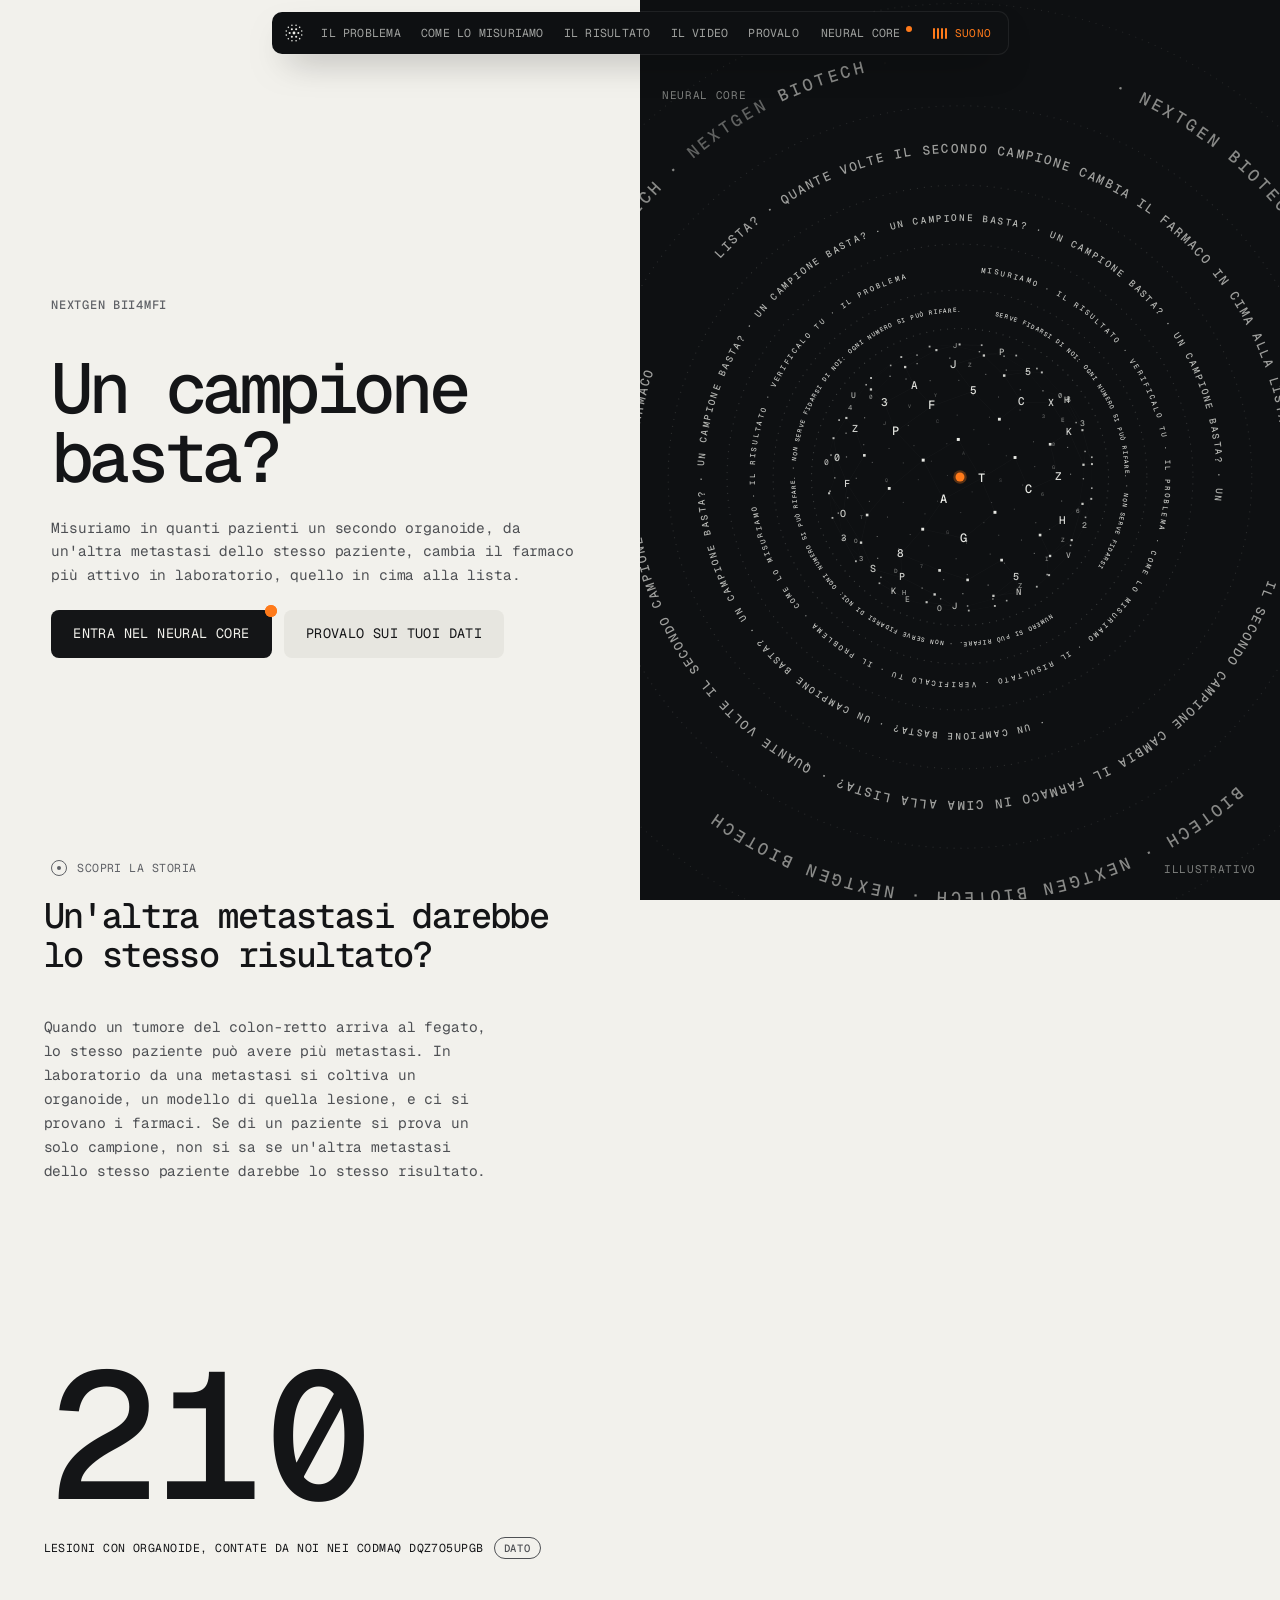
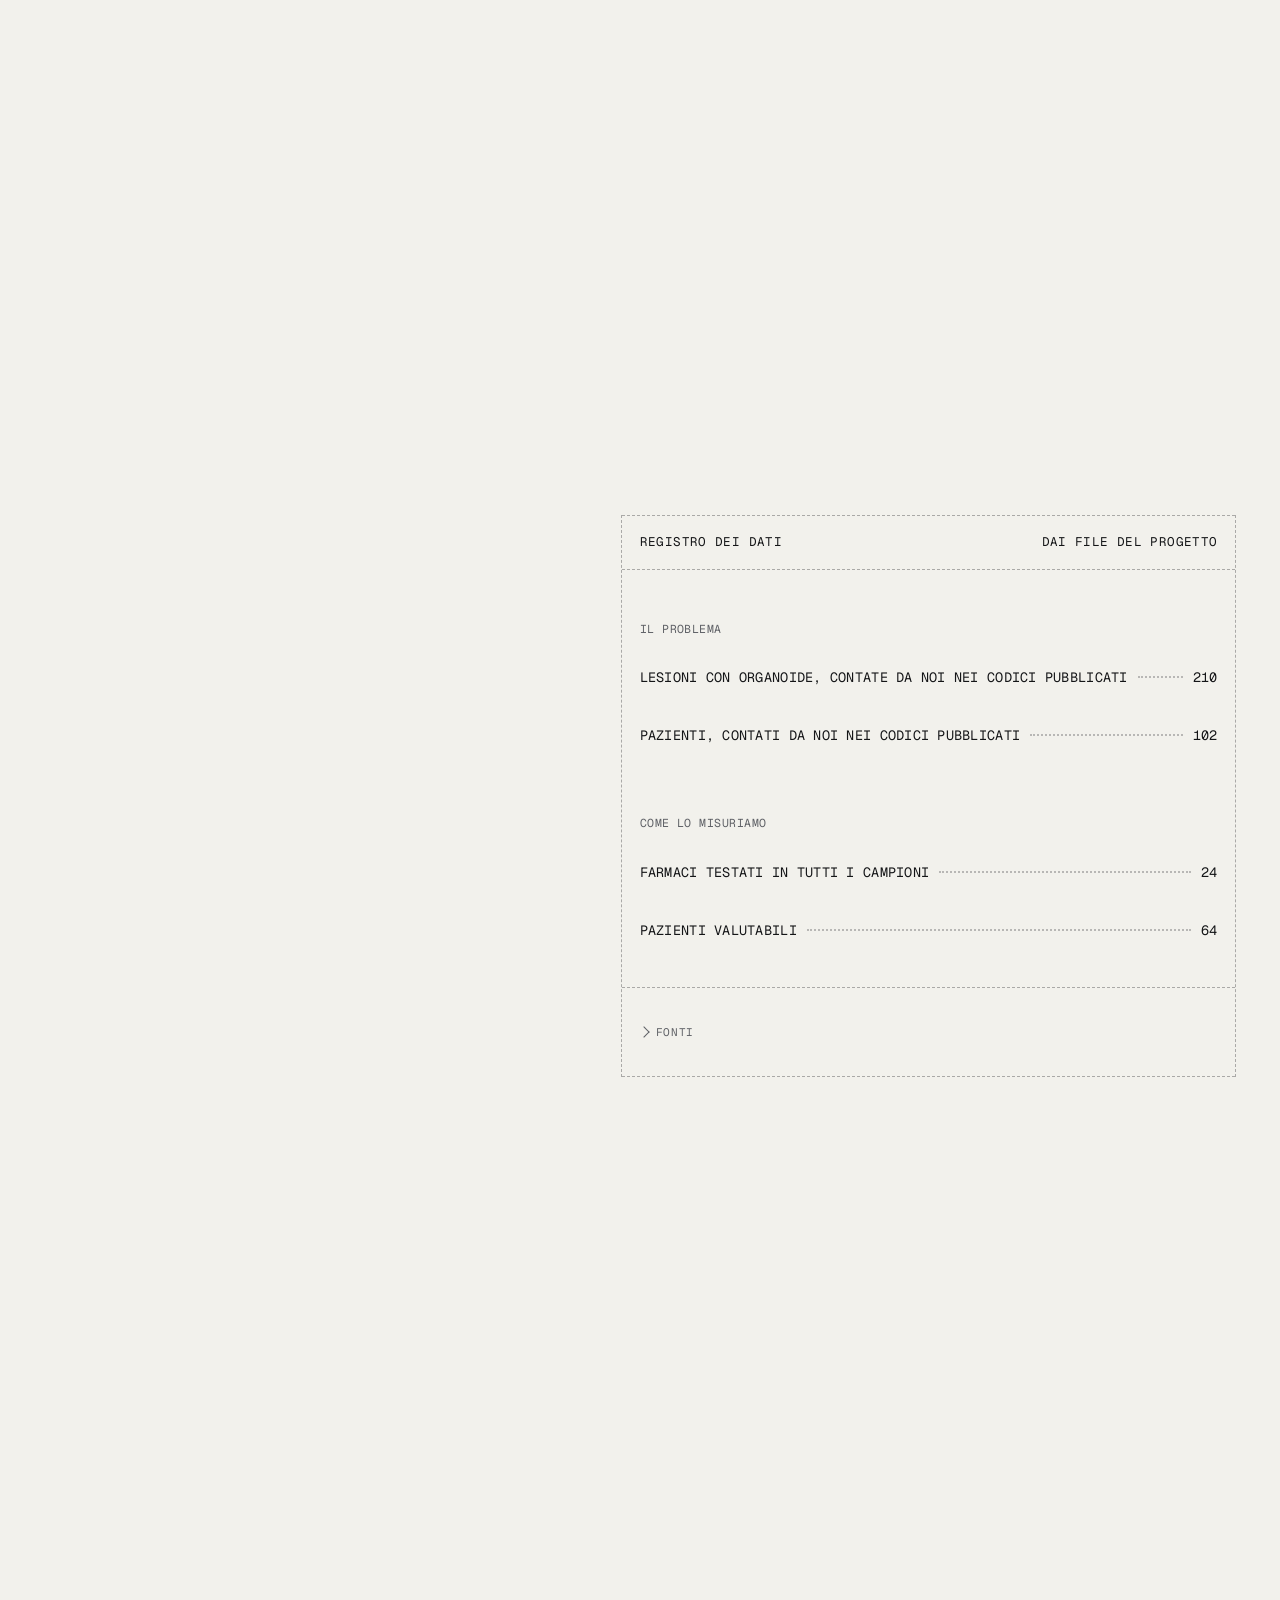
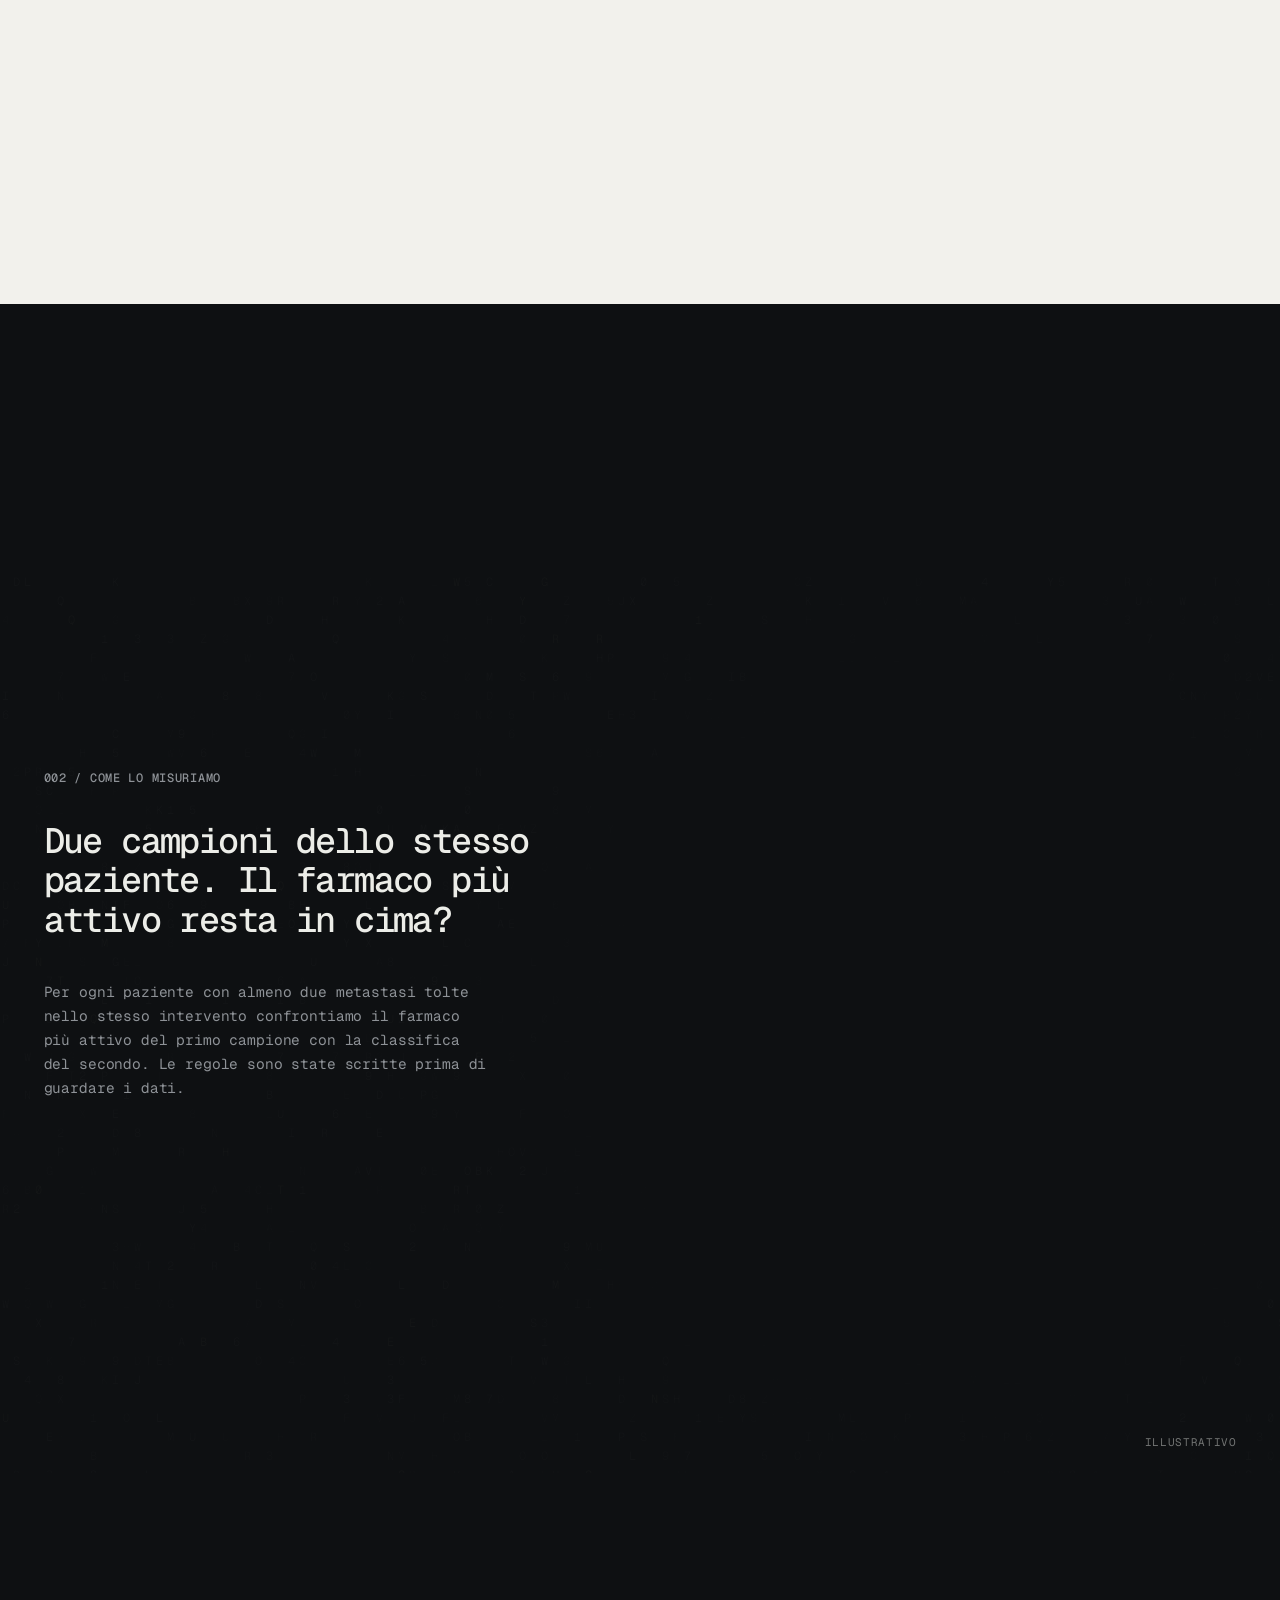
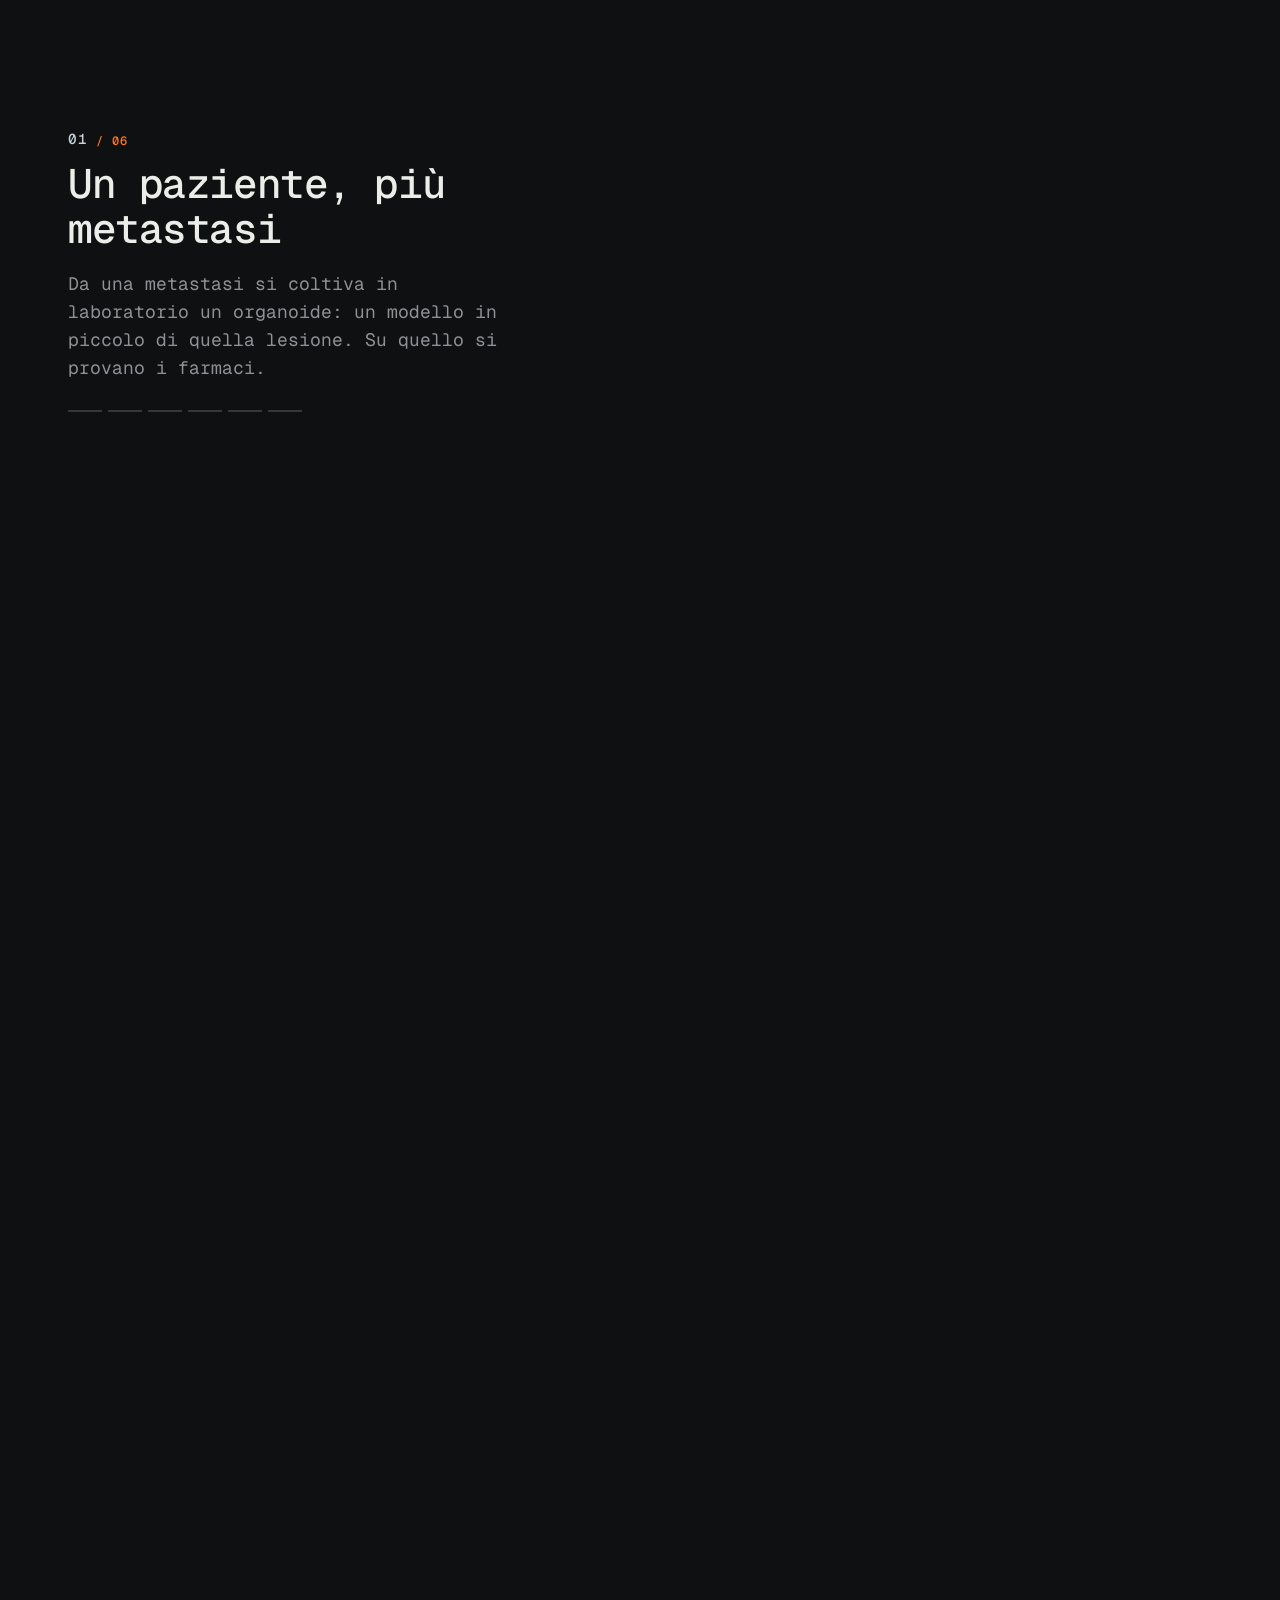
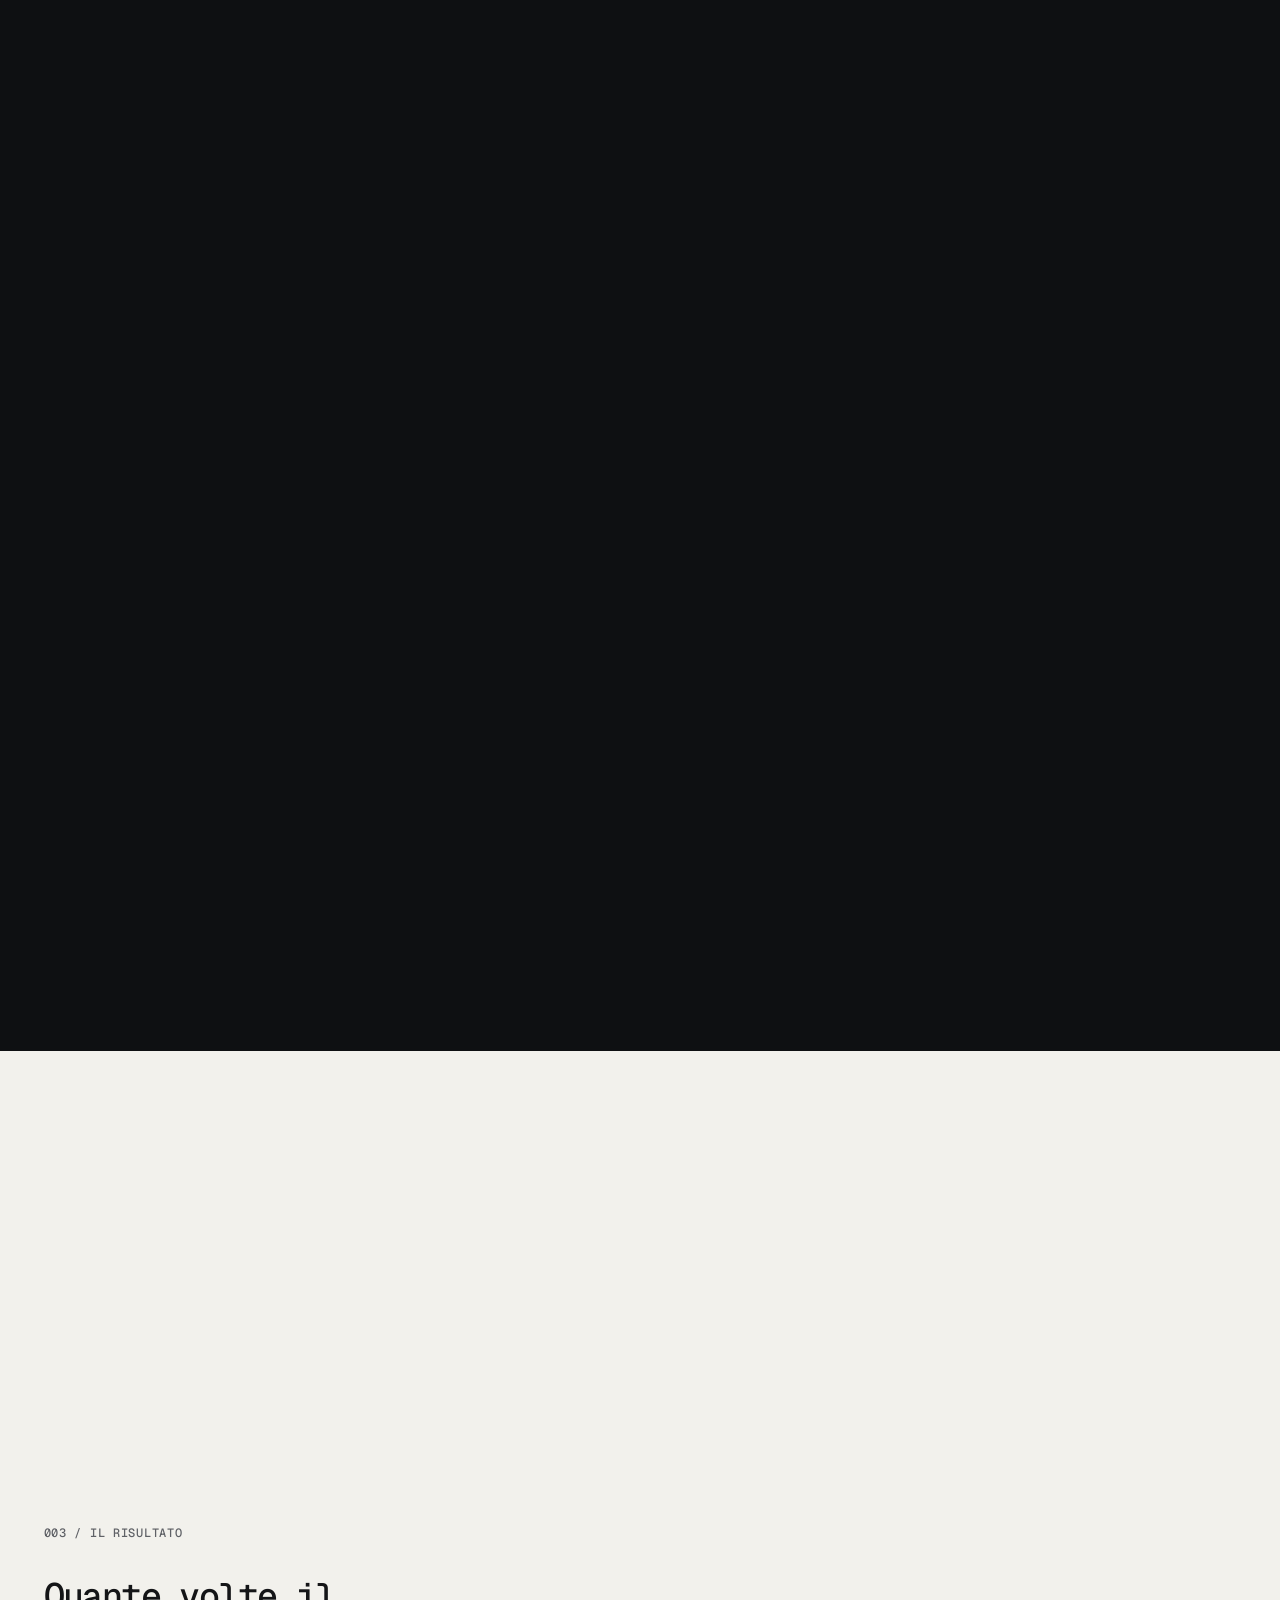
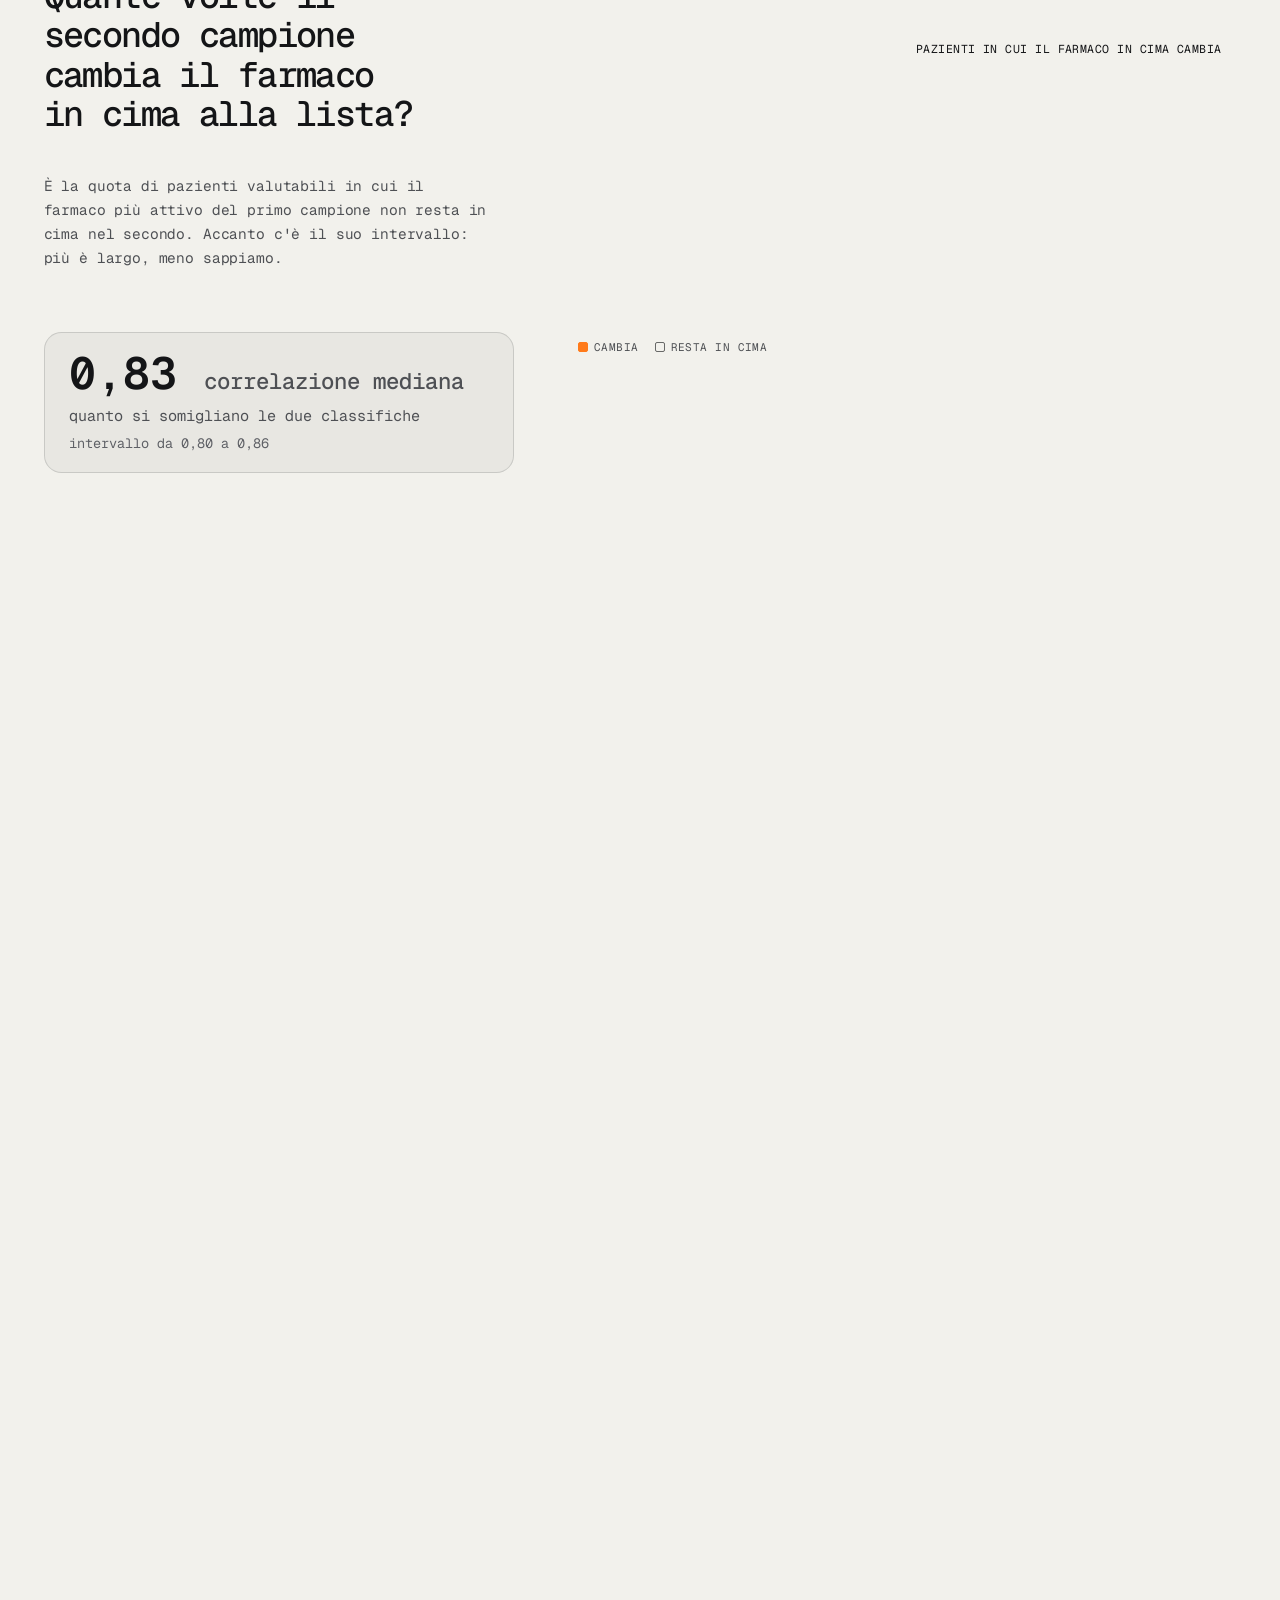
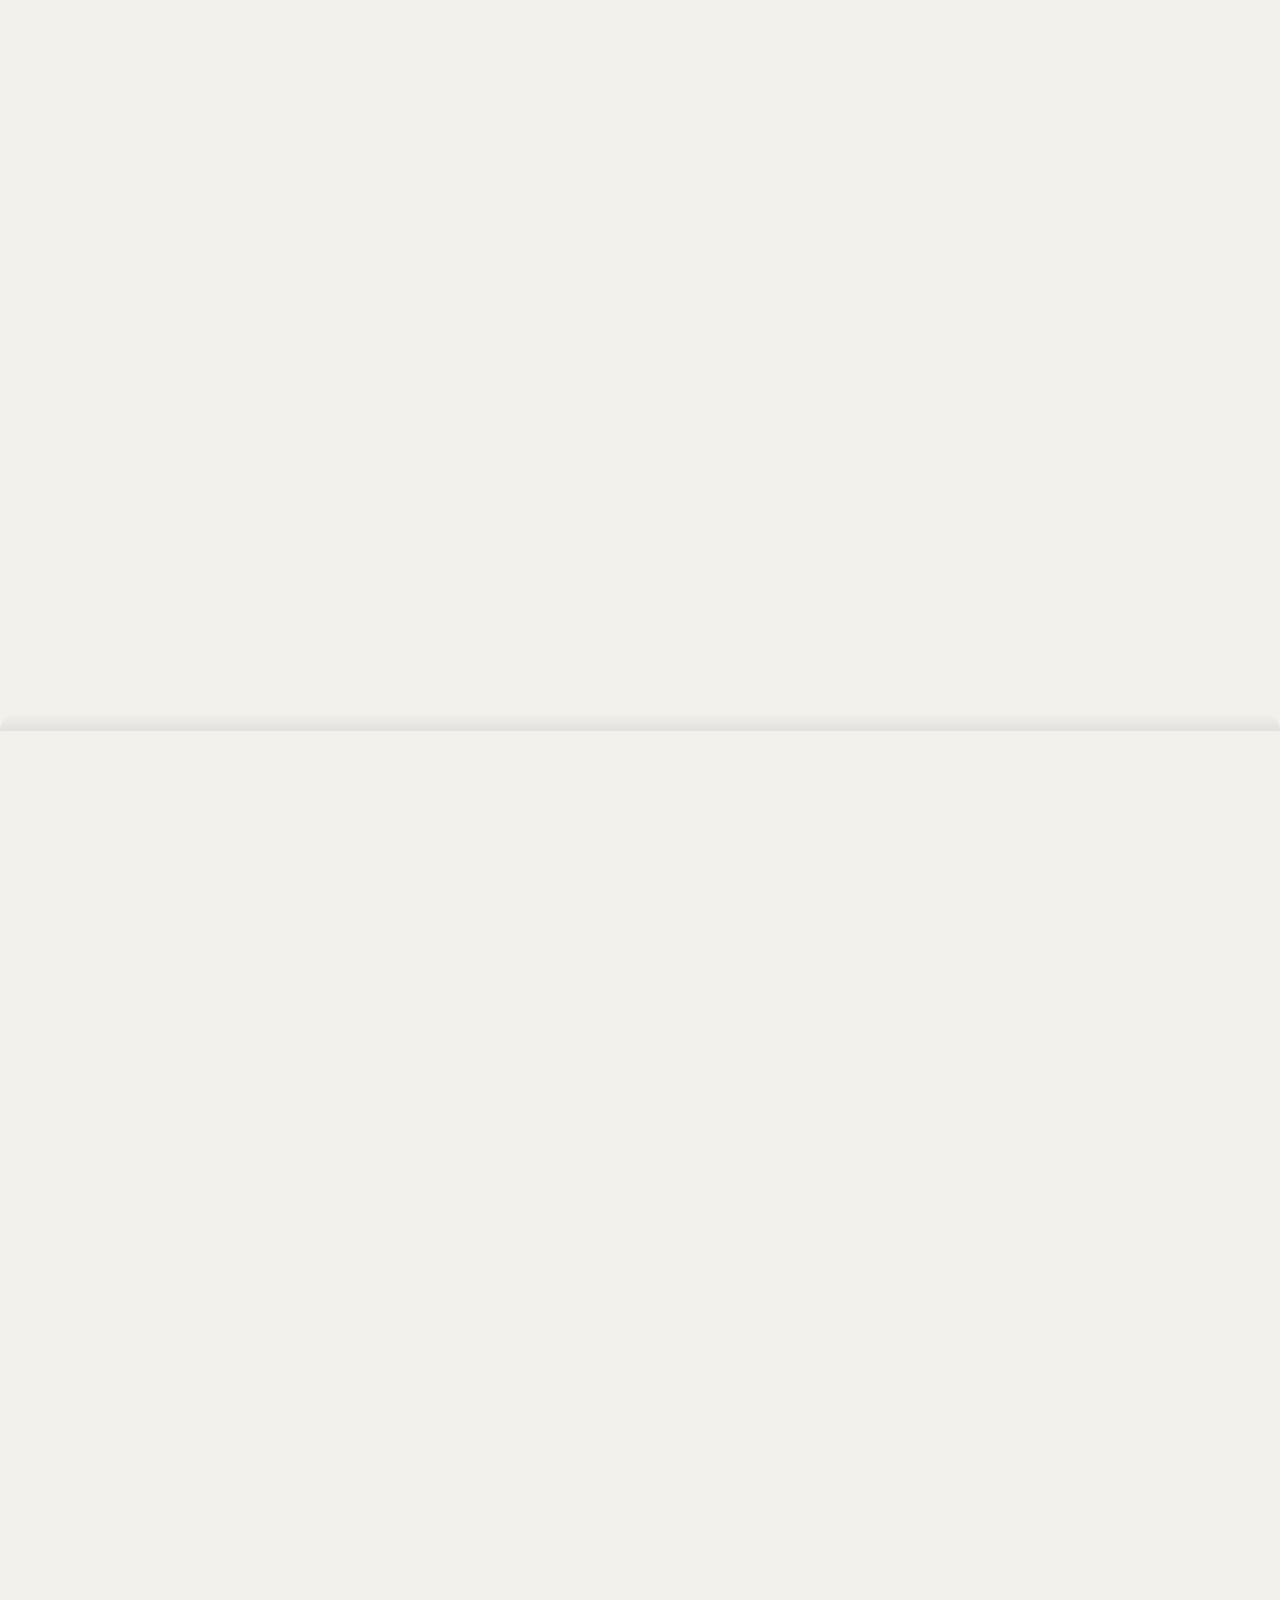
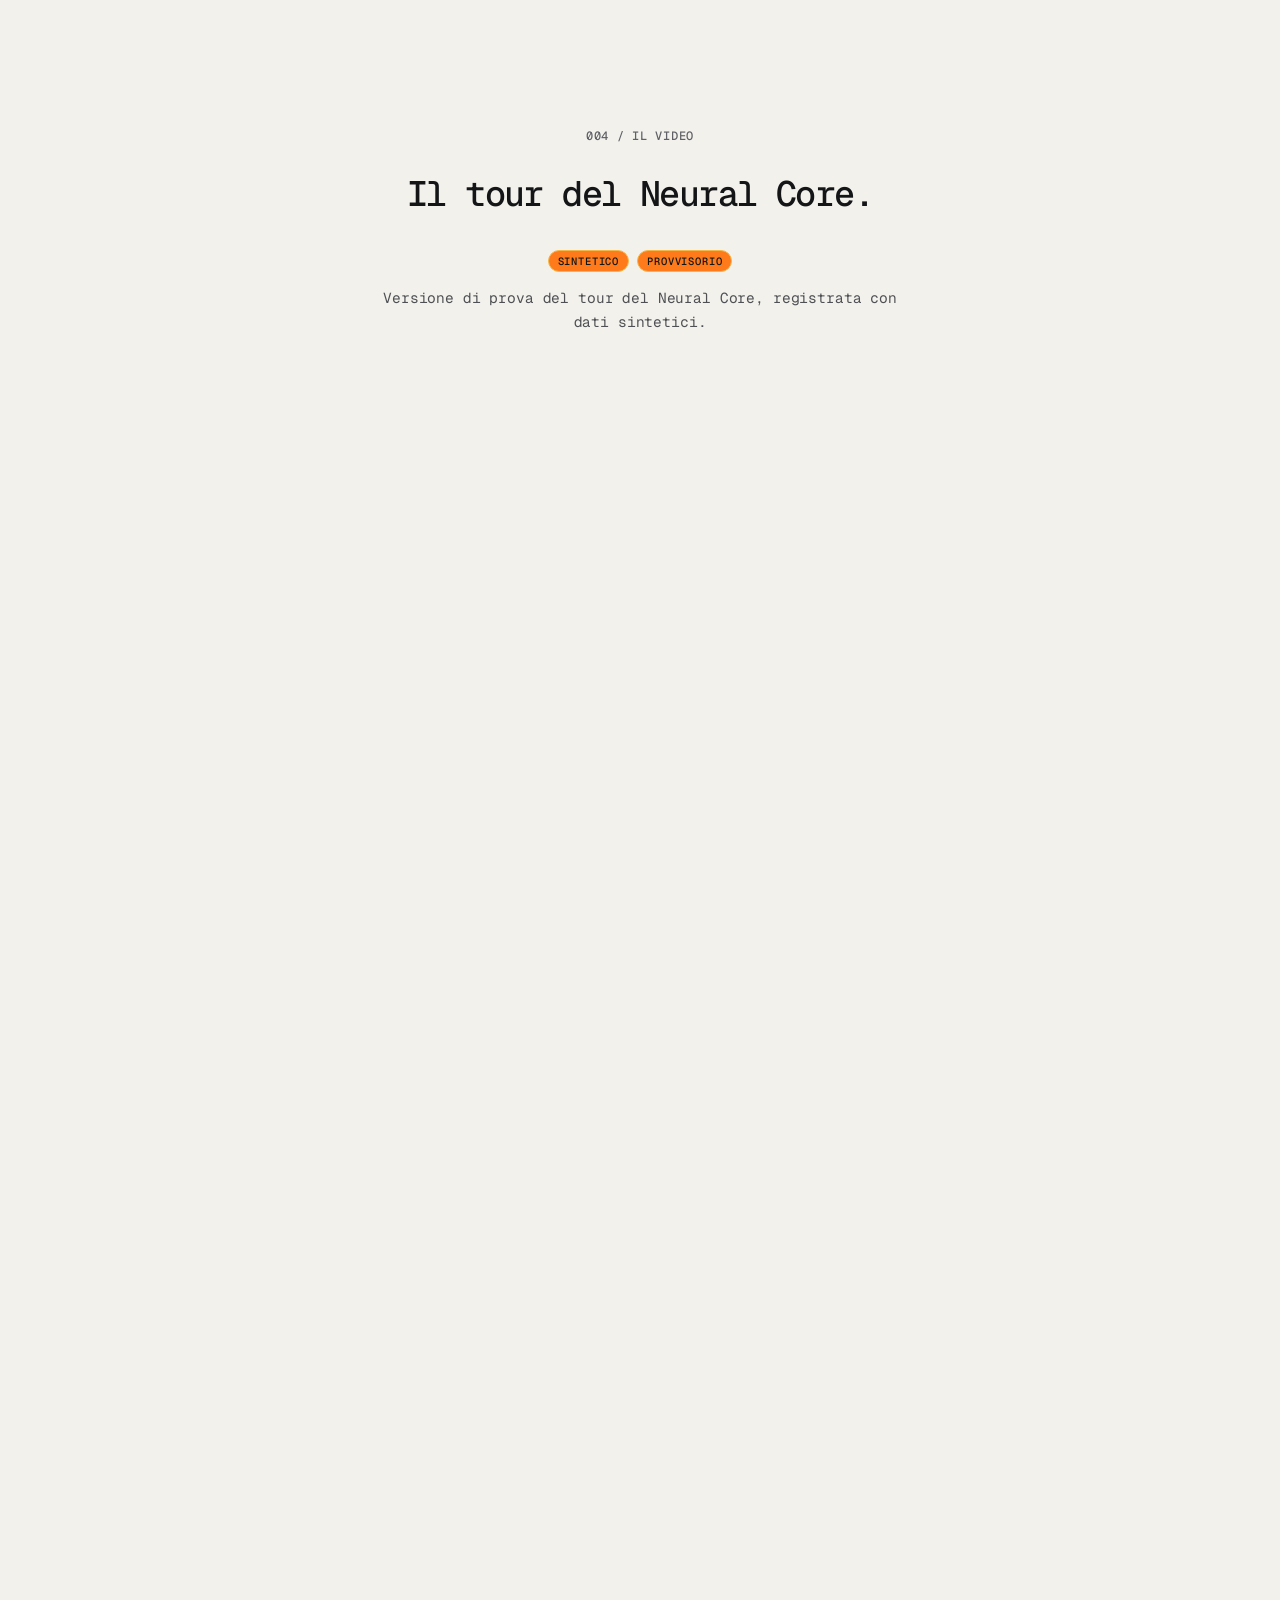
==== prova-2411/index.html @ 2e0b2563 "Anteprima ripristini e telefono T1-T3 in prova-2411/ (cartella di prova non collegata): sito costrui" ====
<!doctype html>
<html lang="it">
<head>
<meta charset="utf-8">
<meta name="viewport" content="width=device-width, initial-scale=1">
<meta http-equiv="Content-Security-Policy" content="default-src &#x27;self&#x27;; script-src &#x27;self&#x27;; style-src &#x27;self&#x27;; img-src &#x27;self&#x27; data: blob:; media-src &#x27;self&#x27; blob: data:; font-src &#x27;self&#x27;; connect-src &#x27;self&#x27; https://vera-viva.pannofino-work.workers.dev; object-src &#x27;none&#x27;; base-uri &#x27;self&#x27;; form-action &#x27;none&#x27;">
<meta name="referrer" content="no-referrer">
<title>Un campione basta?</title>
<meta name="description" content="Il farmaco più attivo in una metastasi è lo stesso nelle altre? Una misura su dati reali, con regole scritte prima dei risultati e ogni numero verificabile.">
<link rel="icon" type="image/svg+xml" href="favicon.svg">
<link rel="stylesheet" href="css/comune.css?v=0887cc49"><link rel="stylesheet" href="css/landing.css?v=7ad774c4"><link rel="stylesheet" href="css/design32.css?v=feda6b2e">
<meta property="og:type" content="website">
<meta property="og:site_name" content="Un campione basta?">
<meta property="og:locale" content="it_IT">
<meta property="og:title" content="Un campione basta?">
<meta property="og:description" content="Il farmaco più attivo in una metastasi è lo stesso nelle altre? Una misura su dati reali, con regole scritte prima dei risultati e ogni numero verificabile.">
<meta property="og:url" content="https://veracore.it/prova-2411/">
<meta name="twitter:card" content="summary_large_image">
<meta name="twitter:title" content="Un campione basta?">
<meta name="twitter:description" content="Il farmaco più attivo in una metastasi è lo stesso nelle altre? Una misura su dati reali, con regole scritte prima dei risultati e ogni numero verificabile.">
<meta property="og:image" content="https://veracore.it/prova-2411/media/anteprima.jpg">
<meta property="og:image:type" content="image/jpeg">
<meta property="og:image:width" content="1200">
<meta property="og:image:height" content="630">
<meta property="og:image:alt" content="La sfera del Neural Core: pazienti, campioni e farmaci come punti luminosi collegati da filamenti.">
<meta name="twitter:image" content="https://veracore.it/prova-2411/media/anteprima.jpg">
<meta name="twitter:image:alt" content="La sfera del Neural Core: pazienti, campioni e farmaci come punti luminosi collegati da filamenti.">
<link rel="preload" href="fornitori/font/geist-mono-latin-wght-normal.woff2" as="font" type="font/woff2" crossorigin>
<link rel="preload" href="v32/design32.js?v=3cfd4646" as="script">
<script src="v32/design32.js?v=3cfd4646" defer></script>
<script src="v32/transizione32.js?v=028c5428" defer></script>
<script src="landing.js?v=0e29acc8" defer></script>
<link rel="stylesheet" href="vera/vera.css?v=68ce7497">
<script src="vera/vera.js?v=71418c33" defer></script>
<link rel="stylesheet" href="vera/vera_voce.css?v=be5ca6a3">
<script src="vera/vera_voce.js?v=2cbdd2e4" defer></script>
<link rel="stylesheet" href="css/un_carattere.css?v=f7c9781e">
</head>
<body class="landing v32">
<a class="salta" href="#contenuto">Vai al contenuto</a>
<div class="pagina" data-design="32" data-parole="{&quot;nome&quot;: &quot;VERA&quot;, &quot;marca&quot;: &quot;&quot;, &quot;catalogo&quot;: &quot;vera/catalogo.json?v=951af781&quot;, &quot;stati_js&quot;: {&quot;caricamento&quot;: &quot;Apro il catalogo verificato…&quot;, &quot;nessuna_fonte&quot;: &quot;nessuna fonte&quot;}, &quot;risposta&quot;: {&quot;aria&quot;: &quot;Risposta di {nome}&quot;, &quot;posso_risponderti&quot;: &quot;Posso risponderti su:&quot;, &quot;altri&quot;: &quot;Altri comandi: pausa, testo intero, ferma&quot;, &quot;pausa&quot;: &quot;Pausa&quot;, &quot;riprendi&quot;: &quot;Riprendi&quot;, &quot;tutto&quot;: &quot;Testo intero&quot;, &quot;ferma&quot;: &quot;Ferma&quot;, &quot;torna&quot;: &quot;Torna al Neural Core&quot;, &quot;impronta&quot;: &quot;Impronta&quot;, &quot;copia&quot;: &quot;Copia&quot;, &quot;copiata&quot;: &quot;Copiata&quot;, &quot;selezionata&quot;: &quot;Selezionata&quot;, &quot;riga&quot;: &quot;riga&quot;, &quot;esiti&quot;: {&quot;preparata&quot;: &quot;Risposta preparata e verificata in anticipo&quot;, &quot;verificata&quot;: &quot;Frasi verificate&quot;, &quot;rifiutata&quot;: &quot;Rifiuto&quot;, &quot;ripiego&quot;: &quot;Senza risposta dal vivo&quot;}, &quot;nota_preparata&quot;: &quot;Dal catalogo verificato: ogni frase ha la sua fonte.&quot;, &quot;nota_verificata&quot;: &quot;Dal vivo: ogni frase è passata dal verificatore.&quot;, &quot;interrotta&quot;: &quot;Il testo è completo qui sopra.&quot;, &quot;voce_riprova&quot;: &quot;La voce non è partita: tocca per riprovare&quot;}, &quot;video&quot;: {&quot;etichetta&quot;: &quot;Il video&quot;, &quot;titolo&quot;: &quot;Il tour del Neural Core.&quot;, &quot;pausa&quot;: &quot;Pausa&quot;, &quot;riproduci&quot;: &quot;Riproduci&quot;, &quot;audio&quot;: &quot;Audio&quot;, &quot;vai&quot;: &quot;Vai alla scena&quot;, &quot;fonte&quot;: &quot;Scene dal tour del sito (dati/tour.json)&quot;, &quot;scorri&quot;: &quot;Scorri&quot;}, &quot;metodo&quot;: {&quot;campioni&quot;: [&quot;Campione 1&quot;, &quot;Campione 2&quot;]}, &quot;core&quot;: {&quot;stati&quot;: {&quot;pronta&quot;: &quot;Pronta&quot;, &quot;preparata&quot;: &quot;Risposta preparata&quot;, &quot;inviata&quot;: &quot;Cerca le prove&quot;, &quot;parla&quot;: &quot;Risponde&quot;, &quot;finita&quot;: &quot;Ha risposto&quot;, &quot;rifiuto&quot;: &quot;Rifiuto&quot;}, &quot;nodi&quot;: {&quot;domanda&quot;: &quot;Domanda&quot;, &quot;presa&quot;: &quot;Presa in carico&quot;, &quot;fonte&quot;: &quot;Fonte&quot;, &quot;risposta&quot;: &quot;Risposta&quot;, &quot;esito&quot;: &quot;Verificatore&quot;}, &quot;anello&quot;: {&quot;pronta&quot;: &quot;PRONTA&quot;, &quot;inviata&quot;: &quot;DOMANDA RICEVUTA&quot;, &quot;fonte&quot;: &quot;FONTE&quot;, &quot;risposta&quot;: &quot;RISPOSTA&quot;, &quot;rifiuto&quot;: &quot;RISPONDO SOLO CON LE PROVE DEL PROGETTO&quot;}, &quot;fusione&quot;: &quot;Controllo le prove&quot;, &quot;satelliti&quot;: {&quot;METODO&quot;: &quot;METODO&quot;, &quot;DATI&quot;: &quot;DATI&quot;, &quot;EVIDENZE&quot;: &quot;FONTI&quot;, &quot;VERIFICATORE&quot;: &quot;VERIFICATORE&quot;}, &quot;via&quot;: {&quot;preparata&quot;: &quot;Preparata&quot;, &quot;scritta&quot;: &quot;Scritta&quot;}, &quot;voce&quot;: {&quot;attiva&quot;: &quot;Attiva la voce&quot;, &quot;spenta&quot;: &quot;Voce spenta&quot;, &quot;accesa&quot;: &quot;Voce accesa&quot;, &quot;aria&quot;: &quot;Voce di {nome}: l&#x27;audio già preparato delle risposte, solo dove coincide con il testo&quot;}, &quot;nessuna&quot;: &quot;Questa domanda non è tra quelle preparate: scegline una dall&#x27;elenco.&quot;, &quot;chiedi&quot;: &quot;Chiedi&quot;, &quot;microfono&quot;: {&quot;aria&quot;: &quot;Fai la domanda a voce&quot;, &quot;ferma_aria&quot;: &quot;Smetti di ascoltare&quot;, &quot;ascolta&quot;: &quot;Ascolta&quot;, &quot;avviso&quot;: &quot;La voce viene trascritta dal riconoscimento vocale del tuo browser, che può inviarla al suo fornitore. Noi riceviamo solo il testo e non lo salviamo.&quot;, &quot;errore&quot;: &quot;Microfono non disponibile: attiva la Dettatura nelle impostazioni o scrivi la domanda.&quot;, &quot;errore_prima&quot;: &quot;Microfono non disponibile: scrivi la domanda.&quot;, &quot;ascolto_riga&quot;: &quot;Ti ascolto… tocca il microfono per fermare&quot;, &quot;niente&quot;: &quot;Non ho sentito niente: riprova o scrivi la domanda.&quot;}}, &quot;suono&quot;: {&quot;eti&quot;: &quot;Suono&quot;, &quot;riprendi&quot;: &quot;Riprendi&quot;, &quot;aria_spento&quot;: &quot;Suono dell’ambiente spento: premi per accenderlo&quot;, &quot;aria_acceso&quot;: &quot;Suono dell’ambiente acceso: premi per spegnerlo&quot;, &quot;aria_riprendi&quot;: &quot;Suono dell’ambiente: l’avevi acceso, premi per riprenderlo&quot;, &quot;volume&quot;: &quot;Volume&quot;, &quot;volume_aria&quot;: &quot;Volume del suono dell’ambiente&quot;, &quot;nota&quot;: &quot;Suono generato dal vivo nel browser, senza file. Si abbassa quando {nome} parla.&quot;, &quot;non_partito&quot;: &quot;Il suono non è partito: tocca di nuovo&quot;}, &quot;trascina&quot;: {&quot;riga&quot;: &quot;valore misurato: {valore}&quot;}, &quot;audio&quot;: &quot;vera/audio_preparato.json?v=5f92a89b&quot;, &quot;anelli&quot;: [&quot;NON SERVE FIDARSI DI NOI: OGNI NUMERO SI PUÒ RIFARE.&quot;, &quot;IL PROBLEMA · COME LO MISURIAMO · IL RISULTATO · VERIFICALO TU&quot;, &quot;UN CAMPIONE BASTA?&quot;, &quot;QUANTE VOLTE IL SECONDO CAMPIONE CAMBIA IL FARMACO IN CIMA ALLA LISTA?&quot;, &quot;NEXTGEN BIOTECH&quot;, &quot;COME LO MISURIAMO&quot;], &quot;vocabolario&quot;: &quot;IL PROBLEMA COME LO MISURIAMO IL RISULTATO VERIFICALO TU UN&#x27;ALTRA METASTASI DAREBBE LO STESSO RISULTATO? DUE CAMPIONI DELLO STESSO PAZIENTE. IL FARMACO PIÙ ATTIVO RESTA IN CIMA? QUANTE VOLTE IL SECONDO CAMPIONE CAMBIA IL FARMACO IN CIMA ALLA LISTA? NON SERVE FIDARSI DI NOI: OGNI NUMERO SI PUÒ RIFARE.&quot;, &quot;microfono_acceso&quot;: true, &quot;ingresso_con_suono&quot;: true, &quot;ingresso&quot;: {&quot;entra&quot;: &quot;Entra&quot;, &quot;senza_suono&quot;: &quot;Entra senza suono&quot;}}"><div class="nav-guscio"><nav class="nav" aria-label="Il percorso"><div class="nav-riga"><a class="nav-logo" href="#apertura" aria-label="Torna all&#x27;inizio"><svg viewBox="0 0 24 24" aria-hidden="true"><circle cx="12" cy="12" r="1.7"></circle><circle cx="17.2" cy="12" r="1.25"></circle><circle cx="14.6" cy="16.5" r="1.25"></circle><circle cx="9.4" cy="16.5" r="1.25"></circle><circle cx="6.8" cy="12" r="1.25"></circle><circle cx="9.4" cy="7.5" r="1.25"></circle><circle cx="14.6" cy="7.5" r="1.25"></circle><circle cx="21.28" cy="14.47" r="0.95"></circle><circle cx="18.8" cy="18.78" r="0.95"></circle><circle cx="14.5" cy="21.27" r="0.95"></circle><circle cx="9.53" cy="21.28" r="0.95"></circle><circle cx="5.22" cy="18.8" r="0.95"></circle><circle cx="2.73" cy="14.5" r="0.95"></circle><circle cx="2.72" cy="9.53" r="0.95"></circle><circle cx="5.2" cy="5.22" r="0.95"></circle><circle cx="9.5" cy="2.73" r="0.95"></circle><circle cx="14.47" cy="2.72" r="0.95"></circle><circle cx="18.78" cy="5.2" r="0.95"></circle><circle cx="21.27" cy="9.5" r="0.95"></circle></svg></a><a class="nav-voce ampia" href="#problema" data-vai="problema">Il problema</a><a class="nav-voce ampia" href="#misura" data-vai="misura">Come lo misuriamo</a><a class="nav-voce ampia" href="#risultato" data-vai="risultato">Il risultato</a><a class="nav-voce ampia" href="#video" data-vai="video">Il video</a><a class="nav-voce nav-provalo" href="#provalo" data-vai="provalo">Provalo</a><span class="nav-spazio"></span><a class="nav-voce" href="#core" data-vai="core">Neural Core<span class="punto" aria-hidden="true"></span></a><span class="nav-suono-guscio"><button class="nav-suono" type="button" data-suono-tasto="1" aria-pressed="false" aria-label="Suono dell’ambiente spento: premi per accenderlo"><span class="barre" aria-hidden="true"><i></i><i></i><i></i><i></i></span><span class="eti" data-suono-eti="1">Suono</span></button><span class="suono-pannello" data-suono-pannello="1"><label class="suono-vol"><span>Volume</span><input type="range" min="0" max="100" step="1" value="60" data-suono-vol="1" aria-label="Volume del suono dell’ambiente"></label><span class="suono-nota" data-suono-nota="1">Suono generato dal vivo nel browser, senza file. Si abbassa quando VERA parla.</span><span class="suono-nota suono-nonpartito" data-suono-nonpartito="1" role="status" hidden>Il suono non è partito: tocca di nuovo</span></span></span></div></nav></div><main id="contenuto" tabindex="-1"><section class="tuffo prima-parte" id="apertura" data-sezione="apertura" data-tuffo="apertura" aria-labelledby="titolo-apertura"><div class="tuffo-fisso"><div class="tuffo-carta"><div class="tuffo-testo"><p class="occhiello" data-scramble="1">NextGen Biotech</p><h1 class="titolo-1" id="titolo-apertura">Un campione basta?</h1><p class="lead messaggio" data-messaggio="config/messaggio_vera.yaml"><span class="riga">Misuriamo in quanti pazienti un secondo organoide, da un&#x27;altra metastasi dello stesso paziente, cambia il farmaco più attivo in laboratorio, quello in cima alla lista.</span></p><div class="tasti"><a class="tasto scuro tasto-core" href="#core">Entra nel Neural Core<span class="punto-stato" aria-hidden="true"></span></a><a class="tasto chiaro tasto-provalo" href="crash-test/strumenti/crash_test_browser/">Provalo sui tuoi dati</a></div></div><p class="indizio" aria-hidden="true"><span class="cerchio"></span>Scopri la storia</p></div><div class="tuffo-scuro" aria-hidden="true"><div class="sfera-ferma" data-sfera-ferma="1"><span class="sf-anello"></span><span class="sf-punti"></span><span class="sf-centro"></span></div><canvas data-core="apertura"></canvas><span class="angolo alto">Neural Core</span><span class="angolo basso">illustrativo</span></div></div></section><section class="problema prima-parte" id="problema" data-sezione="problema" aria-labelledby="titolo-problema"><div class="contenitore"><div class="problema-griglia"><div class="problema-sx"><div class="testo"><p class="occhiello"><span data-scramble="1">001 / Il problema</span></p><h2 class="titolo-2" id="titolo-problema">Un&#x27;altra metastasi darebbe lo stesso risultato?</h2><p class="corpo a-passi"><span class="frase-passo" data-righe="0 1">Quando un tumore del colon-retto arriva al fegato, lo stesso paziente può avere più metastasi.</span> <span class="frase-passo" data-righe="2">In laboratorio da una metastasi si coltiva un organoide, un modello di quella lesione, e ci si provano i farmaci.</span> <span class="frase-passo" data-righe="3">Se di un paziente si prova un solo campione, non si sa se un&#x27;altra metastasi dello stesso paziente darebbe lo stesso risultato.</span></p></div><div class="contatore-blocco"><div class="contatore" data-odometro="problema" role="img" aria-label="210"><span class="cifra"><span class="striscia"><span>0</span><span>1</span><span>2</span><span>3</span><span>4</span><span>5</span><span>6</span><span>7</span><span>8</span><span>9</span><span>?</span><span>&#160;</span></span></span><span class="cifra"><span class="striscia"><span>0</span><span>1</span><span>2</span><span>3</span><span>4</span><span>5</span><span>6</span><span>7</span><span>8</span><span>9</span><span>?</span><span>&#160;</span></span></span><span class="cifra"><span class="striscia"><span>0</span><span>1</span><span>2</span><span>3</span><span>4</span><span>5</span><span>6</span><span>7</span><span>8</span><span>9</span><span>?</span><span>&#160;</span></span></span></div><p class="contatore-piede"><span data-odometro-eti="problema">lesioni con organoide, contate da noi nei codici pubblicati</span><span class="chip dato" data-odometro-chip="problema">Dato</span></p></div></div><div class="registro"><div class="registro-scatola" data-registro="1"><div class="scansione" aria-hidden="true"></div><div class="registro-testa"><span>Registro dei dati</span><span>Dai file del progetto</span></div><div class="registro-gruppo"><span>Il problema</span><span></span></div><div class="registro-riga" data-valore="210" data-eti="lesioni con organoide, contate da noi nei codici pubblicati" data-chip="Dato" title="evidence/replica_sessione/DATA_AUDIT.csv · riga 49 · valore · impronta c543f560b608…"><span class="voce">lesioni con organoide, contate da noi nei codici pubblicati</span><span class="puntini" aria-hidden="true"></span><span class="val">210</span></div><div class="registro-riga" data-valore="102" data-eti="pazienti, contati da noi nei codici pubblicati" data-chip="Dato" title="evidence/replica_sessione/DATA_AUDIT.csv · riga 15 · valore · impronta c543f560b608…"><span class="voce">pazienti, contati da noi nei codici pubblicati</span><span class="puntini" aria-hidden="true"></span><span class="val">102</span></div><div class="registro-gruppo"><span>Come lo misuriamo</span><span></span></div><div class="registro-riga" data-valore="24" data-eti="farmaci testati in tutti i campioni" data-chip="Dato" title="results/s5_rapporto_conteggi.csv · riga 8 · valore · impronta 608da0749e7f…"><span class="voce">farmaci testati in tutti i campioni</span><span class="puntini" aria-hidden="true"></span><span class="val">24</span></div><div class="registro-riga" data-valore="64" data-eti="pazienti valutabili" data-chip="Dato" title="results/analisi_primaria.csv · riga 30 · denominatore · impronta 02bc37a64498c473…"><span class="voce">pazienti valutabili</span><span class="puntini" aria-hidden="true"></span><span class="val">64</span></div><div class="registro-coda fonte"><details class="fonti-32"><summary>Fonti</summary><div class="fonti-corpo"><ul class="fonti-lista"><li><span class="fonti-nome">lesioni con organoide, contate da noi nei codici pubblicati</span><span class="fonti-parte">evidence/replica_sessione/DATA_AUDIT.csv</span><span class="fonti-parte">riga 49</span><span class="fonti-parte">valore</span><span class="fonti-parte">impronta c543f560b608…</span></li><li><span class="fonti-nome">pazienti, contati da noi nei codici pubblicati</span><span class="fonti-parte">evidence/replica_sessione/DATA_AUDIT.csv</span><span class="fonti-parte">riga 15</span><span class="fonti-parte">valore</span><span class="fonti-parte">impronta c543f560b608…</span></li><li><span class="fonti-nome">farmaci testati in tutti i campioni</span><span class="fonti-parte">results/s5_rapporto_conteggi.csv</span><span class="fonti-parte">riga 8</span><span class="fonti-parte">valore</span><span class="fonti-parte">impronta 608da0749e7f…</span></li><li><span class="fonti-nome">pazienti valutabili</span><span class="fonti-parte">results/analisi_primaria.csv</span><span class="fonti-parte">riga 30</span><span class="fonti-parte">denominatore</span><span class="fonti-parte">impronta 02bc37a64498c473…</span></li></ul><details class="pannello-documento" data-documento="docs/DIFFERENZE_DESCRITTIVE.md"><summary>Registro delle differenze con l&#x27;articolo</summary><div class="corpo-documento"><p>Questo registro confronta alcuni conteggi della <strong>struttura</strong> dei dati pubblicati con quelli dichiarati dagli autori. Fonte: Kryeziu et al., <em>Cell Reports Medicine</em> 2026 (e preprint su Research Square, 2025). Non contiene numeri: i valori, nostri e dell'articolo, con la fonte e la pagina, stanno in due file.</p><ul><li><code>evidence/differenze_descrittive_codici.csv</code>: solo codici dei campioni, per ricontrollare a mano le voci.</li></ul><p>Ogni voce porta la stessa nota: <strong>differenza descrittiva tra la nostra lettura dei codici e quella degli autori; non cambia le regole preregistrate.</strong> Una differenza qui non è un errore di nessuno e non sposta nessuna regola: dice soltanto che contando dai codici pubblicati si ottiene un numero diverso da quello scritto nel testo, e perché.</p><h4>Che cosa si legge (e che cosa no)</h4><p>Solo struttura:</p><ul><li>da <strong>Data S1</strong> le colonne <code>sample_id</code> e <code>patient</code>;</li><li>da <strong>Data S5</strong> la colonna <code>sample_id</code> e le colonne <code>run_id_harmonize</code>, <code>run_id_lib1</code>, <code>run_id_lib2</code> (per i <code>run_id</code> conta solo se la cella è piena);</li><li>dal <strong>test dei dati</strong> (<code>DATA_AUDIT.csv</code>) la riga del numero di lesioni.</li></ul><p>Nessuna colonna dei farmaci e nessun DSS: il programma chiede le colonne per nome e un test controlla che non ne chieda altre. Paziente e intervento vengono dal nome del campione, con la convenzione degli autori (<code>docs/CONVENZIONE_NOMI.md</code>): un nome che non la rispetta è escluso e contato. Prima della lettura il programma controlla che i due file siano quelli della preregistrazione (stessa impronta SHA256).</p><h4>Le voci</h4><ul><li><strong>Organoidi.</strong> Quanti organoidi (PDO) ci sono in Data S5, uno per riga, contro gli organoidi del biobanco dichiarati dagli autori (Summary, Introduzione e Figura 2). Il numero dell'articolo si riferisce agli organoidi, non alle lesioni.</li><li><strong>Pazienti.</strong> I pazienti distinti nei codici di Data S5, contro i pazienti della stessa frase degli autori.</li><li><strong>Pazienti con più lesioni e i loro organoidi.</strong> I pazienti con almeno due lesioni diverse, in qualunque intervento, e tutti i loro organoidi, contro i pazienti e gli organoidi della figura sui PDO di più lesioni (legenda della Figura 6A).</li><li><strong>Pazienti con due organoidi dello stesso intervento.</strong> Accanto alla voce precedente: qui le lesioni devono venire dalla stessa resezione, come nella Figura 6E, che è la parte 1 del controllo D8. Il D8 conta in più solo gli organoidi con almeno un DSS nei farmaci del pannello: qui i DSS non si leggono.</li><li><strong>Coppie spaziali.</strong> Le coppie di organoidi dello stesso intervento, contate dai soli codici di Data S5, contro le coppie della figura sull'eterogeneità (Figura 6B).</li><li><strong>Coppie tra pazienti.</strong> Una coppia per ogni coppia di pazienti presenti nei codici, contro la stessa figura.</li><li><strong>Organoidi con entrambe le librerie.</strong> Gli organoidi di Data S5 con <code>run_id_lib1</code> e <code>run_id_lib2</code> entrambi pieni, contro quelli che gli autori dicono testati con le due librerie (STAR Methods).</li><li><strong>Pazienti di quegli organoidi</strong>, secondo la convenzione dei nomi, contro i pazienti della stessa frase degli autori.</li><li><strong>Interventi di quegli organoidi</strong>: gli autori non lo dichiarano; lo riportiamo perché un paziente può avere più interventi, e questo può spiegare la differenza sui pazienti.</li><li><strong>Controllo con Data S1</strong>: quanti dei codici di quegli organoidi compaiono in Data S1 e quanti hanno lo stesso paziente della convenzione dei nomi.</li><li><strong>Codici validi e non validi</strong>: i conteggi di base da cui partono le voci qui sopra.</li></ul><p>Nel file dei codici ci sono, per ricontrollarle a mano, le coppie spaziali e temporali, gli organoidi con entrambe le librerie, i pazienti con più lesioni (con il numero delle loro lesioni e dei loro organoidi) e i pazienti con due organoidi dello stesso intervento.</p><h4>Che cosa non è</h4><p>Non è un'analisi dei risultati e non legge valori di risposta. Non cambia il controllo D8, il test dei dati né l'analisi primaria: le loro regole restano quelle preregistrate e confermate.</p><h4>Come si rifà</h4><pre><code>python -m strumenti.differenze_descrittive --s5 data/raw/Data_S5.xlsx --s1 data/raw/Data_S1.xlsx --audit evidence/replica_sessione/DATA_AUDIT.csv</code></pre><h4>I valori, nostri e dell&#x27;articolo</h4><div class="tabella-scorre" tabindex="0" role="region" aria-label="I valori, nostri e dell&#x27;articolo"><table><thead><tr><th scope=col>Voce</th><th scope=col>Nostro</th><th scope=col>Articolo</th><th scope=col>Come contiamo</th></tr></thead><tbody><tr><td><code>pdo_in_S5</code></td><td>211</td><td>213</td><td>righe di Data S5 con un sample_id (un PDO per riga)</td></tr><tr><td><code>pazienti_nei_codici</code></td><td>102</td><td>102</td><td>pazienti distinti nei codici validi di Data S5</td></tr><tr><td><code>pdo_di_pazienti_con_almeno_2_lesioni</code></td><td>174</td><td>175</td><td>tutti i PDO di Data S5 di quei pazienti</td></tr><tr><td><code>pazienti_con_almeno_2_lesioni</code></td><td>65</td><td>66</td><td>pazienti con almeno 2 lesioni diverse nei codici di Data S5, in qualunque intervento (lesione = intervento + &#x27;_&#x27; + t&lt;n&gt;)</td></tr><tr><td><code>pazienti_con_almeno_2_pdo_stesso_intervento</code></td><td>64</td><td>64</td><td>pazienti con almeno 2 PDO con lo stesso codice prima di &#x27;_&#x27; (stesso intervento), dai soli codici; il D8 conta in piu&#x27; solo i PDO con almeno un DSS nei 24 farmaci, qui non letti</td></tr><tr><td><code>lesioni</code></td><td>210</td><td>non dichiarato</td><td>riga struttura / lesioni del test dei dati (src/data_audit.py): lesione = intervento + &#x27;_&#x27; + t&lt;n&gt;, dai codici di Data S4</td></tr><tr><td><code>coppie_spaziali</code></td><td>154</td><td>151</td><td>coppie di PDO di Data S5 con lo stesso codice prima di &#x27;_&#x27; (stesso intervento), dai soli codici</td></tr><tr><td><code>coppie_temporali</code></td><td>32</td><td>27</td><td>coppie di PDO di Data S5 dello stesso paziente da interventi diversi, dai soli codici</td></tr><tr><td><code>coppie_tra_pazienti</code></td><td>5151</td><td>5151</td><td>una coppia per ogni coppia di pazienti presenti nei codici di Data S5 (n x (n-1) / 2)</td></tr><tr><td><code>pdo_entrambe_le_librerie</code></td><td>22</td><td>22</td><td>PDO di Data S5 con run_id_lib1 e run_id_lib2 entrambi pieni</td></tr><tr><td><code>pazienti_entrambe_le_librerie</code></td><td>11</td><td>12</td><td>pazienti di quei PDO secondo la convenzione dei nomi</td></tr><tr><td><code>interventi_entrambe_le_librerie</code></td><td>15</td><td>non dichiarato</td><td>interventi distinti di quei PDO secondo la convenzione dei nomi</td></tr><tr><td><code>entrambe_le_librerie_in_S1</code></td><td>15</td><td>non dichiarato</td><td>quanti di quei codici compaiono in Data S1 (colonna sample_id)</td></tr><tr><td><code>entrambe_le_librerie_concordi_con_S1</code></td><td>15</td><td>non dichiarato</td><td>quanti di quelli in Data S1 hanno lo stesso paziente della convenzione</td></tr><tr><td><code>pdo_con_codice_valido</code></td><td>211</td><td>non dichiarato</td><td>sample_id di Data S5 che rispettano la convenzione dei nomi</td></tr><tr><td><code>sample_id_non_validi</code></td><td>0</td><td>non dichiarato</td><td>sample_id di Data S5 che non rispettano la convenzione: esclusi, mai indovinati</td></tr></tbody></table></div><p class="nota fonte-documento">Dal file <code>evidence/differenze_descrittive.csv</code> (con il suo .meta.json) · impronta <code>36329e002ae71459…</code></p><p class="nota omessi">Non mostrati qui: 5 blocchi del documento che contengono un nome di persona o parlano dei dati di prova.</p><p class="nota fonte-documento">Dal file <code>docs/DIFFERENZE_DESCRITTIVE.md</code> · impronta <code>a5fe3c2788795f4e…</code></p></div></details></div></details></div></div></div></div></div></section><div class="cucitura giu prima-parte" aria-hidden="true"><canvas data-cucitura="giu"></canvas></div><section class="stanza metodo prima-parte" id="misura" data-sezione="misura" aria-labelledby="titolo-misura"><canvas class="campo" data-campo="metodo" aria-hidden="true"></canvas><div class="contenitore"><div class="metodo-griglia"><div class="metodo-sx"><header class="metodo-testa"><p class="occhiello"><span data-scramble="1">002 / Come lo misuriamo</span></p><h2 class="titolo-2" id="titolo-misura">Due campioni dello stesso paziente. Il farmaco più attivo resta in cima?</h2><p class="corpo">Per ogni paziente con almeno due metastasi tolte nello stesso intervento confrontiamo il farmaco più attivo del primo campione con la classifica del secondo. Le regole sono state scritte prima di guardare i dati.</p></header><div class="passi-pista"><ol class="passi"><li class="passo" data-modo="1"><p class="passo-num">01 / 06</p><h3 class="passo-titolo">Un paziente, più metastasi</h3><p class="passo-testo">Da una metastasi si coltiva in laboratorio un organoide: un modello in piccolo di quella lesione. Su quello si provano i farmaci.</p><p class="passo-tacche" aria-hidden="true"><i class="fatta ora"></i><i></i><i></i><i></i><i></i><i></i></p></li><li class="passo" data-modo="2"><p class="passo-num">02 / 06</p><h3 class="passo-titolo">Due campioni, stesso intervento</h3><p class="passo-testo">Prendiamo i pazienti con almeno due metastasi tolte nello stesso intervento: due campioni, lo stesso paziente.</p><p class="passo-tacche" aria-hidden="true"><i class="fatta"></i><i class="fatta ora"></i><i></i><i></i><i></i><i></i></p></li><li class="passo" data-modo="3"><p class="passo-num">03 / 06</p><h3 class="passo-titolo">Il farmaco in cima nel primo</h3><p class="passo-testo">Nel primo campione guardiamo quale farmaco è il più attivo in laboratorio: è quello in cima alla lista.</p><p class="passo-tacche" aria-hidden="true"><i class="fatta"></i><i class="fatta"></i><i class="fatta ora"></i><i></i><i></i><i></i></p></li><li class="passo" data-modo="4"><p class="passo-num">04 / 06</p><h3 class="passo-titolo">Resta in cima nel secondo?</h3><p class="passo-testo">Poi guardiamo il secondo campione: lo stesso farmaco è ancora al primo posto? Lo contiamo paziente per paziente.</p><p class="passo-tacche" aria-hidden="true"><i class="fatta"></i><i class="fatta"></i><i class="fatta"></i><i class="fatta ora"></i><i></i><i></i></p></li><li class="passo" data-modo="5"><p class="passo-num">05 / 06</p><h3 class="passo-titolo">Regole firmate prima dei dati</h3><p class="passo-testo">Le regole del conto sono state scritte e firmate prima di aprire i dati: dopo non potevamo scegliere il conto che ci faceva comodo.</p><p class="passo-tacche" aria-hidden="true"><i class="fatta"></i><i class="fatta"></i><i class="fatta"></i><i class="fatta"></i><i class="fatta ora"></i><i></i></p></li><li class="passo" data-modo="6"><p class="passo-num">06 / 06</p><h3 class="passo-titolo">Chiunque può rifarlo</h3><p class="passo-testo">Chiunque può rieseguire l&#x27;analisi principale e ottenere esattamente gli stessi file.</p><p class="passo-tacche" aria-hidden="true"><i class="fatta"></i><i class="fatta"></i><i class="fatta"></i><i class="fatta"></i><i class="fatta"></i><i class="fatta ora"></i></p></li></ol></div></div><div class="metodo-dx"><div class="core-fisso"><canvas data-core="metodo" aria-hidden="true"></canvas><span class="angolo-fig" aria-hidden="true">illustrativo</span></div></div></div></div></section><div class="cucitura su prima-parte" aria-hidden="true"><canvas data-cucitura="su"></canvas></div><section class="risultato" id="risultato" data-sezione="risultato" aria-labelledby="titolo-risultato"><div class="ris-fisso"><div class="contenitore"><div class="ris-griglia"><div class="ris-sx"><p class="occhiello"><span data-scramble="1">003 / Il risultato</span></p><h2 class="titolo-2" id="titolo-risultato">Quante volte il secondo campione cambia il farmaco in cima alla lista?</h2><p class="corpo">È la quota di pazienti valutabili in cui il farmaco più attivo del primo campione non resta in cima nel secondo. Accanto c&#x27;è il suo intervallo: più è largo, meno sappiamo.</p><div class="somiglianza" data-fonte="results/analisi_primaria.csv"><p class="valore"><span class="cifra" title="results/analisi_primaria.csv · riga 49 · valore · impronta 02bc37a64498c473…">0,83</span> <span class="su">correlazione mediana</span></p><p class="didascalia">quanto si somigliano le due classifiche</p><p class="intervallo">intervallo da <span class="cifra" title="results/analisi_primaria.csv · riga 49 · valore · impronta 02bc37a64498c473…">0,80</span> a <span class="cifra" title="results/analisi_primaria.csv · riga 49 · valore · impronta 02bc37a64498c473…">0,86</span></p></div></div><div class="ris-dx"><div><div class="pazienti" aria-hidden="true" title="results/analisi_primaria_pazienti.csv · impronta 1ce69fa98282584e…"><span class="paz" data-ev="1"></span><span class="paz" data-ev="0"></span><span class="paz" data-ev="0"></span><span class="paz" data-ev="0"></span><span class="paz" data-ev="1"></span><span class="paz" data-ev="0"></span><span class="paz" data-ev="0"></span><span class="paz" data-ev="0"></span><span class="paz" data-ev="0"></span><span class="paz" data-ev="1"></span><span class="paz" data-ev="1"></span><span class="paz" data-ev="1"></span><span class="paz" data-ev="1"></span><span class="paz" data-ev="1"></span><span class="paz" data-ev="1"></span><span class="paz" data-ev="0"></span><span class="paz" data-ev="0"></span><span class="paz" data-ev="0"></span><span class="paz" data-ev="0"></span><span class="paz" data-ev="1"></span><span class="paz" data-ev="0"></span><span class="paz" data-ev="0"></span><span class="paz" data-ev="1"></span><span class="paz" data-ev="0"></span><span class="paz" data-ev="0"></span><span class="paz" data-ev="0"></span><span class="paz" data-ev="0"></span><span class="paz" data-ev="0"></span><span class="paz" data-ev="0"></span><span class="paz" data-ev="1"></span><span class="paz" data-ev="0"></span><span class="paz" data-ev="1"></span><span class="paz" data-ev="0"></span><span class="paz" data-ev="1"></span><span class="paz" data-ev="0"></span><span class="paz" data-ev="1"></span><span class="paz" data-ev="0"></span><span class="paz" data-ev="0"></span><span class="paz" data-ev="1"></span><span class="paz" data-ev="0"></span><span class="paz" data-ev="0"></span><span class="paz" data-ev="0"></span><span class="paz" data-ev="0"></span><span class="paz" data-ev="0"></span><span class="paz" data-ev="1"></span><span class="paz" data-ev="0"></span><span class="paz" data-ev="0"></span><span class="paz" data-ev="0"></span><span class="paz" data-ev="1"></span><span class="paz" data-ev="1"></span><span class="paz" data-ev="0"></span><span class="paz" data-ev="0"></span><span class="paz" data-ev="0"></span><span class="paz" data-ev="1"></span><span class="paz" data-ev="1"></span><span class="paz" data-ev="0"></span><span class="paz" data-ev="0"></span><span class="paz" data-ev="0"></span><span class="paz" data-ev="0"></span><span class="paz" data-ev="0"></span><span class="paz" data-ev="0"></span><span class="paz" data-ev="0"></span><span class="paz" data-ev="1"></span><span class="paz" data-ev="1"></span></div><p class="legenda" aria-hidden="true"><span><i class="ev"></i>Cambia</span><span><i></i>Resta in cima</span></p></div><!--RISULTATO--><div class="ris-numeri"><div class="conto"><div class="contatore medio" data-odometro="risultato" role="img" aria-label="22"><span class="cifra"><span class="striscia"><span>0</span><span>1</span><span>2</span><span>3</span><span>4</span><span>5</span><span>6</span><span>7</span><span>8</span><span>9</span><span>?</span><span>&#160;</span></span></span><span class="cifra"><span class="striscia"><span>0</span><span>1</span><span>2</span><span>3</span><span>4</span><span>5</span><span>6</span><span>7</span><span>8</span><span>9</span><span>?</span><span>&#160;</span></span></span></div><span class="su">su 64</span></div><p class="contatore-piede">pazienti in cui il farmaco in cima cambia</p><div class="esito"><div class="esito-riga"><p class="grande">34%</p><p class="contatore-piede">dei pazienti valutabili</p></div><svg class="righello" viewBox="0 0 520 58" role="img" aria-label="34%: 24% – 47%"><line class="asse" x1="10" y1="30" x2="510" y2="30"></line><g class="tacche"><line x1="10" y1="25" x2="10" y2="35"></line><line x1="60" y1="27" x2="60" y2="33"></line><line x1="110" y1="27" x2="110" y2="33"></line><line x1="160" y1="27" x2="160" y2="33"></line><line x1="210" y1="27" x2="210" y2="33"></line><line x1="260" y1="25" x2="260" y2="35"></line><line x1="310" y1="27" x2="310" y2="33"></line><line x1="360" y1="27" x2="360" y2="33"></line><line x1="410" y1="27" x2="410" y2="33"></line><line x1="460" y1="27" x2="460" y2="33"></line><line x1="510" y1="25" x2="510" y2="35"></line></g><rect class="intervallo" x="130.0" y="25" width="115.0" height="10" rx="2"></rect><circle class="stima" cx="180.0" cy="30" r="7"></circle><g class="scritte" font-size="11" text-anchor="middle"><text x="10" y="54">0</text><text x="130.0" y="16">24%</text><text x="245.0" y="16">47%</text><text x="510" y="54">100%</text></g></svg><p class="intervallo-testo">intervallo da 24% a 47%</p><p class="didascalia-risultato">lesione verificata · rumore NOT VERIFIED: contiamo solo i cambi di ordine</p><p class="etichette-risultato"><span class="etichette" data-codice="PRECOMPUTED"><span class="chip mod m-PRECOMPUTED">Già calcolato</span></span></p><details class="fonti-32"><summary>Fonti</summary><div class="fonti-corpo"><ul class="fonti-lista"><li><span class="fonti-nome">dei pazienti valutabili</span><span class="fonti-parte">results/analisi_primaria.csv</span><span class="fonti-parte">riga 30</span><span class="fonti-parte">valore</span><span class="fonti-parte">impronta 02bc37a64498c473…</span></li><li><span class="fonti-nome">pazienti in cui il farmaco in cima cambia</span><span class="fonti-parte">results/analisi_primaria.csv</span><span class="fonti-parte">riga 30</span><span class="fonti-parte">n</span><span class="fonti-parte">impronta 02bc37a64498c473…</span></li><li><span class="fonti-nome">pazienti in cui il farmaco in cima cambia</span><span class="fonti-parte">results/analisi_primaria.csv</span><span class="fonti-parte">riga 30</span><span class="fonti-parte">denominatore</span><span class="fonti-parte">impronta 02bc37a64498c473…</span></li><li><span class="fonti-nome">intervallo di confidenza (Wilson 95%)</span><span class="fonti-parte">results/analisi_primaria.csv</span><span class="fonti-parte">riga 30</span><span class="fonti-parte">ic_lo</span><span class="fonti-parte">impronta 02bc37a64498c473…</span></li><li><span class="fonti-nome">intervallo di confidenza (Wilson 95%)</span><span class="fonti-parte">results/analisi_primaria.csv</span><span class="fonti-parte">riga 30</span><span class="fonti-parte">ic_hi</span><span class="fonti-parte">impronta 02bc37a64498c473…</span></li><li><span class="fonti-nome">pazienti in cui il farmaco in cima cambia</span><span class="fonti-parte">results/analisi_primaria_pazienti.csv</span><span class="fonti-parte">impronta 1ce69fa98282584e…</span></li><li><span class="fonti-nome">quanto si somigliano le due classifiche</span><span class="fonti-parte">results/analisi_primaria.csv</span><span class="fonti-parte">riga 49</span><span class="fonti-parte">valore</span><span class="fonti-parte">impronta 02bc37a64498c473…</span><span class="fonti-parte">mediana dei rho; bootstrap per paziente (2000 ricampionamenti, seed 20261119)</span></li><li><span class="fonti-nome">intervallo da</span><span class="fonti-parte">Wilson 95%</span></li></ul></div></details></div></div><!--/RISULTATO--></div></div></div></div></section><section class="due-campioni" id="due-campioni" aria-labelledby="t-due-campioni" data-proposta="due_campioni"><div class="colonna"><h2 class="titolo-2" id="t-due-campioni">E con due campioni?</h2><p class="etichetta-addendum in-vista">analisi esplorativa, aggiunta dopo l&#x27;apertura dei dati (addendum terzo campione): pochi pazienti; rumore NOT VERIFIED, solo cambi di ordine · lesione verificata · rumore NOT VERIFIED</p><div class="due-grandi"><div class="due-grande" data-misura="A1"><p class="numero"><span class="conta" data-conta="12">12</span><span class="su"> su 21</span></p><svg class="barra-ic" viewBox="0 0 400 30" aria-hidden="true"><line class="asse" x1="2" y1="14" x2="398" y2="14"></line><line class="ic" x1="146.7" y1="14" x2="301.1" y2="14" pathLength="1"></line><line class="stima" x1="228.3" y1="7" x2="228.3" y2="21"></line><text x="2" y="29">0%</text><text x="398" y="29" text-anchor="end">100%</text></svg><p class="testo"><span class="parole">È ciò che si vede avendo un solo campione</span></p><p class="quota">57,1% · Intervallo di Wilson al 95% da 36,5% a 75,5%</p></div><div class="due-grande" data-misura="A2"><p class="numero"><span class="conta" data-conta="9">9</span><span class="su"> su 21</span></p><svg class="barra-ic" viewBox="0 0 400 30" aria-hidden="true"><line class="asse" x1="2" y1="14" x2="398" y2="14"></line><line class="ic" x1="98.9" y1="14" x2="253.3" y2="14" pathLength="1"></line><line class="stima" x1="171.7" y1="7" x2="171.7" y2="21"></line><text x="2" y="29">0%</text><text x="398" y="29" text-anchor="end">100%</text></svg><p class="testo"><span class="parole">È ciò che resta avendo due campioni</span></p><p class="quota">42,9% · Intervallo di Wilson al 95% da 24,5% a 63,5%</p></div></div><p class="frase-permessa">Nei 21 pazienti con almeno tre lesioni, il farmaco in cima della terza lesione non era in cima nel primo campione in 12 pazienti; non era in cima in nessuno dei primi due campioni in 9.</p><p class="frase-permessa">Per costruzione il secondo numero non può superare il primo.</p><p class="tasti"><a class="tasto chiaro tasto-tutti" href="verifica/#due-campioni-numeri">Tutti i numeri</a></p><details class="fonti-32"><summary>Fonti</summary><div class="fonti-corpo"><ul class="fonti-lista"><li><span class="fonti-nome">E con due campioni?</span><span class="fonti-parte">results/addendum_terzo_campione/terzo_campione.csv</span><span class="fonti-parte">impronta 4d3e1b6e55e5af8d…</span><span class="fonti-parte">docs/ADDENDUM_TERZO_CAMPIONE_ESITO.md</span><span class="fonti-parte">docs/ADDENDUM_TERZO_CAMPIONE.md</span></li></ul></div></details></div></section><!--SIM--><section class="video-sez" id="video" data-sezione="video" aria-labelledby="titolo-video"><div class="video-pista" data-video-pista="1"><div class="video-fisso"><div class="video-testa"><p class="occhiello"><span data-scramble="1">004 / Il video</span></p><h2 class="titolo-2" id="titolo-video">Il tour del Neural Core.</h2><p class="video-etichette"><span class="chip sintetico video-eti">Sintetico</span><span class="chip sintetico video-eti">Provvisorio</span></p><p class="corpo video-nota">Versione di prova del tour del Neural Core, registrata con dati sintetici.</p></div><div class="portale" data-portale="1"><video data-video="1" muted playsinline preload="metadata" poster="media/video/SINTETICO_neural_core_tour.poster.jpg" src="media/video/SINTETICO_neural_core_tour.mp4"></video><div class="video-hud notte" data-video-hud="1"><div class="vhud-alto"><div class="gruppo"><span>Il video</span><span class="chip sintetico video-eti">Sintetico</span><span class="chip sintetico video-eti">Provvisorio</span></div><div class="gruppo"><button class="chiave" type="button" data-play="1" data-play-testo="1">Pausa</button><button class="chiave" type="button" data-audio="1" aria-pressed="false"><span class="punto-stato"></span>Audio</button></div></div><div class="vhud-basso"><div class="capitolo-ora"><span class="nome"><span class="atto" data-atto-ora="1"></span><span data-capitolo="1"></span></span><span class="tempo" data-tempo="1">0:00 / --:--</span></div><div class="righello-video" data-righello="1" data-durata="220.133"><span class="righello-pieno" aria-hidden="true"></span><button class="tacca maggiore" type="button" data-t="0.00" data-nome="01 · Punto" data-atto="Risveglio" aria-label="Vai alla scena 1: 01 · Punto"></button><button class="tacca" type="button" data-t="4.00" data-nome="02 · Autodiagnosi" data-atto="Risveglio" aria-label="Vai alla scena 2: 02 · Autodiagnosi"></button><button class="tacca" type="button" data-t="8.00" data-nome="03 · Sfera" data-atto="Risveglio" aria-label="Vai alla scena 3: 03 · Sfera"></button><button class="tacca" type="button" data-t="11.20" data-nome="04 · Presentazione" data-atto="Risveglio" aria-label="Vai alla scena 4: 04 · Presentazione"></button><button class="tacca" type="button" data-t="30.62" data-nome="05 · Fegato" data-atto="Problema" aria-label="Vai alla scena 5: 05 · Fegato"></button><button class="tacca" type="button" data-t="38.62" data-nome="06 · Metastasi" data-atto="Problema" aria-label="Vai alla scena 6: 06 · Metastasi"></button><button class="tacca" type="button" data-t="47.83" data-nome="07 · Sdoppiamento" data-atto="Problema" aria-label="Vai alla scena 7: 07 · Sdoppiamento"></button><button class="tacca" type="button" data-t="59.03" data-nome="08 · Alone" data-atto="Crash test" aria-label="Vai alla scena 8: 08 · Alone"></button><button class="tacca" type="button" data-t="72.60" data-nome="09 · Svelamento" data-atto="Crash test" aria-label="Vai alla scena 9: 09 · Svelamento"></button><button class="tacca" type="button" data-t="83.03" data-nome="10 · Pazienti" data-atto="Crash test" aria-label="Vai alla scena 10: 10 · Pazienti"></button><button class="tacca" type="button" data-t="95.27" data-nome="11 · Nuvola" data-atto="Crash test" aria-label="Vai alla scena 11: 11 · Nuvola"></button><button class="tacca" type="button" data-t="103.80" data-nome="12 · Regole prima" data-atto="Crash test" aria-label="Vai alla scena 12: 12 · Regole prima"></button><button class="tacca" type="button" data-t="110.22" data-nome="13 · Numero" data-atto="Crash test" aria-label="Vai alla scena 13: 13 · Numero"></button><button class="tacca" type="button" data-t="127.56" data-nome="14 · Curva" data-atto="Crash test" aria-label="Vai alla scena 14: 14 · Curva"></button><button class="tacca" type="button" data-t="145.59" data-nome="15 · Riesecuzione" data-atto="Autoverifica" aria-label="Vai alla scena 15: 15 · Riesecuzione"></button><button class="tacca" type="button" data-t="155.96" data-nome="16 · Prova a ingannarmi" data-atto="Autoverifica" aria-label="Vai alla scena 16: 16 · Prova a ingannarmi"></button><button class="tacca" type="button" data-t="175.32" data-nome="17 · Rifiuto" data-atto="Autoverifica" aria-label="Vai alla scena 17: 17 · Rifiuto"></button><button class="tacca" type="button" data-t="190.17" data-nome="18 · Domanda culminante" data-atto="Autoverifica" aria-label="Vai alla scena 18: 18 · Domanda culminante"></button><button class="tacca" type="button" data-t="200.10" data-nome="19 · Convergenza" data-atto="Finale" aria-label="Vai alla scena 19: 19 · Convergenza"></button><button class="tacca" type="button" data-t="203.30" data-nome="20 · Silenzio e frase" data-atto="Finale" aria-label="Vai alla scena 20: 20 · Silenzio e frase"></button><button class="tacca" type="button" data-t="211.30" data-nome="21 · Contatore qr" data-atto="Finale" aria-label="Vai alla scena 21: 21 · Contatore qr"></button></div><p class="fonte">Versione di prova del tour del Neural Core, registrata con dati sintetici.</p></div></div><span class="anello-lente" aria-hidden="true"></span><p class="lente-eti" aria-hidden="true"><span class="punto-stato"></span>Scorri</p></div></div></div></section><!--/SIM--><section class="provalo-32" id="provalo" data-sezione="provalo" data-proposta="provalo_sui_tuoi_dati" aria-labelledby="titolo-provalo"><div class="contenitore"><div class="provalo-griglia"><div class="provalo-testo"><p class="occhiello"><span data-scramble="1">005 / Crash test aperto</span></p><h2 class="titolo-2" id="titolo-provalo">Provalo sui tuoi dati</h2><p class="corpo">Stesso codice dell&#x27;analisi preregistrata, con le stesse regole e lo stesso controllo della firma: il tuo file non lascia questo computer. Ottieni il tuo «Rapporto di rappresentatività»: quanto spesso un secondo campione cambia il farmaco più attivo in laboratorio.</p><div class="tasti"><a class="tasto scuro" href="crash-test/strumenti/crash_test_browser/">Fai il crash test nel tuo browser</a></div><p class="riga-guida"><a href="verifica/#guida-crash-test">La guida: il formato del file, le regole e che cosa dice il Rapporto</a></p></div><div class="registro registro-provalo fermo"><div class="registro-scatola"><div class="registro-testa"><span>Come funziona</span><span>Nel tuo browser</span></div><div class="registro-riga riga-provalo"><span class="voce"><span class="riga-n">01</span> Carichi un file.</span></div><div class="registro-riga riga-provalo"><span class="voce"><span class="riga-n">02</span> Ottieni il Rapporto di rappresentatività.</span></div><div class="registro-riga riga-provalo"><span class="voce"><span class="riga-n">03</span> Il file non lascia il tuo computer.</span></div></div></div></div></div></section><section class="tuffo finale" id="core" data-sezione="core" data-tuffo="finale" aria-labelledby="titolo-core"><div class="tuffo-fisso"><div class="stanza-core"><canvas data-campo="finale" aria-hidden="true"></canvas><div class="nc-alone" aria-hidden="true"></div><canvas data-nucleo="finale" aria-hidden="true"></canvas><canvas data-core="finale" aria-hidden="true"></canvas><p class="nc-fusione" data-nc-fusione="1" aria-hidden="true"></p><div class="finale-testo"><p class="occhiello"><span data-scramble="1">006 / Verificalo tu</span></p><p class="titolo-2">Non serve fidarsi di noi: ogni numero si può rifare.</p><p class="corpo">Ogni numero ha il suo file, la sua riga e la sua impronta. Le regole sono state scritte prima dei dati e chiunque può rifare il calcolo e confrontare i risultati, byte per byte.</p><div class="registro fermo"><div class="registro-scatola"><div class="registro-testa"><span>Registro dei dati</span><span>Dai file del progetto</span></div><div class="registro-gruppo"><span>Verificalo tu</span><span></span></div><div class="registro-riga" data-valore="2314" data-eti="test automatici sul codice" data-chip="Dato" title="evidence/conteggio_test.json · test · impronta 1589a16cc7f32771… · pytest --collect-only -q"><span class="voce">test automatici sul codice</span><span class="puntini" aria-hidden="true"></span><span class="val">2314</span></div><div class="registro-riga" data-valore="75" data-eti="file di risultati con la loro impronta" data-chip="Dato" title="indice delle evidenze: file di results/ con il loro .meta.json e l&#x27;impronta SHA256 (pagina Verifica)"><span class="voce">file di risultati con la loro impronta</span><span class="puntini" aria-hidden="true"></span><span class="val">75</span></div><div class="registro-coda fonte"><details class="fonti-32"><summary>Fonti</summary><div class="fonti-corpo"><ul class="fonti-lista"><li><span class="fonti-nome">test automatici sul codice</span><span class="fonti-parte">evidence/conteggio_test.json</span><span class="fonti-parte">test</span><span class="fonti-parte">impronta 1589a16cc7f32771…</span><span class="fonti-parte">pytest --collect-only -q</span></li><li><span class="fonti-nome">file di risultati con la loro impronta</span><span class="fonti-parte">indice delle evidenze: file di results/ con il loro .meta.json e l&#x27;impronta SHA256 (pagina Verifica)</span></li></ul></div></details></div></div></div><div class="tasti"><a class="tasto chiaro" href="riproducilo/">Rifallo tu</a><a class="tasto scuro" href="verifica/">Vai alla verifica</a></div></div><p class="finale-centro" aria-hidden="true"><span class="punto-stato"></span>Scorri · entra nel Neural Core</p><div class="hud notte" data-hud="1"><h2 class="solo-lettori" id="titolo-core">Neural Core: chiedi a VERA</h2><div class="hud-alto"><p class="hud-nome"><span class="punto-stato" aria-hidden="true"></span><span class="lungo">Neural Core · </span>VERA</p><p class="hud-stato solo-lettori" data-stato-core="1" data-s="pronta" aria-live="polite">Pronta</p></div><aside class="hud-moduli" aria-label="Stato dei moduli"><p class="occhiello">Moduli</p><ul class="moduli"><li><span>Risposte preparate e verificate</span><span class="v" data-mod-catalogo="1">58</span></li><li><span>Verificatore</span><span class="v">Frasi verificate</span></li><li><span>Risposte dal vivo</span><span class="v" data-mod-vivo="1">Accese</span></li></ul></aside><div class="sfera-zona" data-sfera-zona="1" aria-hidden="true"></div><div class="percorso" data-percorso="1"><span class="percorso-spazio" aria-hidden="true"></span><p class="percorso-vuoto">Il percorso della risposta compare qui<br>Domanda → Presa in carico → Fonte → Risposta → Verificatore</p><div class="percorso-avviso" data-avviso="1"><p data-avviso-testo="1"></p></div><div class="nodo" data-nodo="domanda"><p class="nodo-eti"><span>Domanda</span><span data-n-via="1"></span></p><p class="nodo-testo" data-n-domanda="1"></p></div><div class="nodo" data-nodo="presa"><p class="nodo-eti"><span>Presa in carico</span><span>VERA</span></p><p class="nodo-testo" data-n-presa="1"></p></div><div class="nodo" data-nodo="fonte"><p class="nodo-eti"><span>Fonte</span><span data-n-tipofonte="1"></span></p><p class="nodo-testo" data-n-fonte="1"></p><p class="nodo-meta" data-n-impronta="1"></p></div><div class="nodo grande" data-nodo="risposta"><p class="nodo-eti"><span data-n-etirisposta="1">Risposta</span><span></span></p><p class="nodo-testo" data-n-risposta="1"></p></div><div class="nodo" data-nodo="esito"><p class="nodo-eti"><span>Verificatore</span><span></span></p><p class="nodo-testo" data-n-esito="1"></p><div class="nodo-chip"><span class="chip bordo" data-n-tipo="1"></span></div></div></div><div class="comandi"><div class="elenco-domande" id="elenco-domande" data-elenco="1" hidden><p class="elenco-titolo">Domande proposte</p><ul role="listbox" aria-label="Domande proposte"><li class="elenco-gruppo" role="group" aria-label="Regole firmate prima dei dati"><p class="elenco-tema" aria-hidden="true">Regole firmate prima dei dati</p><ul role="presentation"><li role="presentation"><button class="voce-elenco" type="button" role="option" data-chiedi-id="giuria_50">Qual è la vostra innovazione, in poche parole?</button></li><li role="presentation"><button class="voce-elenco" type="button" role="option" data-chiedi-id="giuria_01">Che cosa c&#x27;è di nuovo rispetto a Kryeziu 2026 e Bruun 2020?</button></li><li role="presentation"><button class="voce-elenco" type="button" role="option" data-chiedi-id="giuria_02">Quale problema concreto affronta il progetto?</button></li><li role="presentation"><button class="voce-elenco" type="button" role="option" data-chiedi-id="giuria_03">Perché contate il primo farmaco e non quanto si somigliano i profili?</button></li><li role="presentation"><button class="voce-elenco" type="button" role="option" data-chiedi-id="giuria_04">Che cosa c&#x27;è di nuovo nel metodo?</button></li><li role="presentation"><button class="voce-elenco" type="button" role="option" data-chiedi-id="giuria_05">La parte di previsione è intelligenza artificiale?</button></li><li role="presentation"><button class="voce-elenco" type="button" role="option" data-chiedi-id="giuria_06">Perché un modello semplice e non qualcosa di più complesso?</button></li><li role="presentation"><button class="voce-elenco" type="button" role="option" data-chiedi-id="giuria_07">Che cosa resta dopo la gara?</button></li><li role="presentation"><button class="voce-elenco" type="button" role="option" data-chiedi-id="giuria_49">Altri lavori hanno già mostrato che le metastasi dello stesso paziente rispondono in modo diverso?</button></li><li role="presentation"><button class="voce-elenco" type="button" role="option" data-chiedi-id="giuria_09">Quanti pazienti servirebbero per una previsione affidabile?</button></li><li role="presentation"><button class="voce-elenco" type="button" role="option" data-chiedi-id="giuria_12">Che cosa succede se il collegamento campione-paziente non torna?</button></li><li role="presentation"><button class="voce-elenco" type="button" role="option" data-chiedi-id="giuria_14">Che cosa doveva essere a posto prima di aprire i risultati veri?</button></li><li role="presentation"><button class="voce-elenco" type="button" role="option" data-chiedi-id="giuria_17">Qual è il risultato principale?</button></li><li role="presentation"><button class="voce-elenco" type="button" role="option" data-chiedi-id="giuria_18">Un risultato basso sarebbe un fallimento?</button></li><li role="presentation"><button class="voce-elenco" type="button" role="option" data-chiedi-id="giuria_19">E la previsione, ha funzionato?</button></li><li role="presentation"><button class="voce-elenco" type="button" role="option" data-chiedi-id="giuria_20">Può avere un valore economico?</button></li><li role="presentation"><button class="voce-elenco" type="button" role="option" data-chiedi-id="giuria_30">Perché non usate oxaliplatino e cetuximab?</button></li><li role="presentation"><button class="voce-elenco" type="button" role="option" data-chiedi-id="giuria_34">Un biomarcatore migliorerebbe la previsione?</button></li><li role="presentation"><button class="voce-elenco" type="button" role="option" data-chiedi-id="giuria_35">Un solo centro, Oslo: si generalizza?</button></li><li role="presentation"><button class="voce-elenco" type="button" role="option" data-chiedi-id="giuria_36">E se il risultato fosse stato diverso?</button></li><li role="presentation"><button class="voce-elenco" type="button" role="option" data-chiedi-id="giuria_37">Come impedite al modello di vedere le risposte che deve prevedere?</button></li><li role="presentation"><button class="voce-elenco" type="button" role="option" data-chiedi-id="giuria_38">Come sapete che il test non trova segnali per caso?</button></li><li role="presentation"><button class="voce-elenco" type="button" role="option" data-chiedi-id="giuria_41">Avete guardato i dati prima di decidere le regole?</button></li><li role="presentation"><button class="voce-elenco" type="button" role="option" data-chiedi-id="giuria_42">È uno studio in doppio cieco?</button></li><li role="presentation"><button class="voce-elenco" type="button" role="option" data-chiedi-id="giuria_45">Che cosa significa &quot;esplorativa&quot; quando lo leggo sullo schermo?</button></li></ul></li><li class="elenco-gruppo" role="group" aria-label="Documenti del progetto"><p class="elenco-tema" aria-hidden="true">Documenti del progetto</p><ul role="presentation"><li role="presentation"><button class="voce-elenco" type="button" role="option" data-chiedi-id="messaggio_novita">Cosa c&#x27;è di nuovo?</button></li><li role="presentation"><button class="voce-elenco" type="button" role="option" data-chiedi-id="messaggio_serve">A cosa serve?</button></li><li role="presentation"><button class="voce-elenco" type="button" role="option" data-chiedi-id="giuria_10">I dati sono davvero accessibili a tutti?</button></li><li role="presentation"><button class="voce-elenco" type="button" role="option" data-chiedi-id="giuria_15">A cosa serve se non è clinico?</button></li><li role="presentation"><button class="voce-elenco" type="button" role="option" data-chiedi-id="giuria_16">Chi potrebbe usare i vostri risultati?</button></li><li role="presentation"><button class="voce-elenco" type="button" role="option" data-chiedi-id="giuria_21">Che cosa cambia per un paziente oggi?</button></li><li role="presentation"><button class="voce-elenco" type="button" role="option" data-chiedi-id="giuria_24">I pazienti si possono riconoscere?</button></li><li role="presentation"><button class="voce-elenco" type="button" role="option" data-chiedi-id="giuria_25">Perché i dati non sono nel vostro repository?</button></li><li role="presentation"><button class="voce-elenco" type="button" role="option" data-chiedi-id="giuria_26">Come evitate che qualcuno usi il sito per scegliere una terapia?</button></li><li role="presentation"><button class="voce-elenco" type="button" role="option" data-chiedi-id="giuria_27">Chi ha rivisto gli aspetti etici?</button></li><li role="presentation"><button class="voce-elenco" type="button" role="option" data-chiedi-id="giuria_28">Avete conflitti di interesse o finanziamenti?</button></li><li role="presentation"><button class="voce-elenco" type="button" role="option" data-chiedi-id="giuria_40">Chi ha fatto che cosa nel team?</button></li><li role="presentation"><button class="voce-elenco" type="button" role="option" data-chiedi-id="giuria_43">I numeri che mostrate sono veri o simulati?</button></li><li role="presentation"><button class="voce-elenco" type="button" role="option" data-chiedi-id="giuria_46">Perché tante etichette e avvertenze?</button></li><li role="presentation"><button class="voce-elenco" type="button" role="option" data-chiedi-id="giuria_47">Che cosa direste a chi vede l&#x27;animazione della sfera?</button></li><li role="presentation"><button class="voce-elenco" type="button" role="option" data-chiedi-id="giuria_52">Come si legge il Rapporto del crash test?</button></li><li role="presentation"><button class="voce-elenco" type="button" role="option" data-chiedi-id="giuria_53">I miei dati restano sul mio computer?</button></li><li role="presentation"><button class="voce-elenco" type="button" role="option" data-chiedi-id="giuria_54">Che cosa non dice il Rapporto?</button></li></ul></li><li class="elenco-gruppo" role="group" aria-label="Calcolato dal nostro codice"><p class="elenco-tema" aria-hidden="true">Calcolato dal nostro codice</p><ul role="presentation"><li role="presentation"><button class="voce-elenco" type="button" role="option" data-chiedi-id="messaggio_progetto">Cos&#x27;è questo progetto?</button></li><li role="presentation"><button class="voce-elenco" type="button" role="option" data-chiedi-id="giuria_08">64 pazienti bastano?</button></li><li role="presentation"><button class="voce-elenco" type="button" role="option" data-chiedi-id="giuria_13">Quanto tempo richiede rifare l&#x27;analisi?</button></li><li role="presentation"><button class="voce-elenco" type="button" role="option" data-chiedi-id="giuria_39">Cosa ha fatto l&#x27;IA e cosa voi?</button></li><li role="presentation"><button class="voce-elenco" type="button" role="option" data-chiedi-id="giuria_51">E con due campioni invece di uno?</button></li><li role="presentation"><button class="voce-elenco" type="button" role="option" data-chiedi-id="giuria_56">Chi ha costruito questo progetto?</button></li><li role="presentation"><button class="voce-elenco" type="button" role="option" data-chiedi-id="giuria_57">Che cosa avete fatto, in breve?</button></li></ul></li><li class="elenco-gruppo" role="group" aria-label="Articolo scientifico"><p class="elenco-tema" aria-hidden="true">Articolo scientifico</p><ul role="presentation"><li role="presentation"><button class="voce-elenco" type="button" role="option" data-chiedi-id="giuria_11">Come sapete quali campioni vengono dalla stessa lesione?</button></li><li role="presentation"><button class="voce-elenco" type="button" role="option" data-chiedi-id="giuria_22">Avete usato dati di pazienti: con quale permesso?</button></li><li role="presentation"><button class="voce-elenco" type="button" role="option" data-chiedi-id="giuria_23">Lo studio originale aveva un&#x27;approvazione etica?</button></li><li role="presentation"><button class="voce-elenco" type="button" role="option" data-chiedi-id="giuria_31">Organoidi cresciuti solo nel 62% delle lesioni: non è una selezione?</button></li></ul></li><li class="elenco-gruppo" role="group" aria-label="Codice del progetto"><p class="elenco-tema" aria-hidden="true">Codice del progetto</p><ul role="presentation"><li role="presentation"><button class="voce-elenco" type="button" role="option" data-chiedi-id="giuria_44">Posso verificare da solo quello che dite?</button></li><li role="presentation"><button class="voce-elenco" type="button" role="option" data-chiedi-id="giuria_48">Come fate a sapere che l&#x27;assistente non inventa?</button></li><li role="presentation"><button class="voce-elenco" type="button" role="option" data-chiedi-id="giuria_55">Chi sei e che cosa fai?</button></li></ul></li><li class="elenco-gruppo" role="group" aria-label="Regole firmate prima del calcolo"><p class="elenco-tema" aria-hidden="true">Regole firmate prima del calcolo</p><ul role="presentation"><li role="presentation"><button class="voce-elenco" type="button" role="option" data-chiedi-id="giuria_29">Il rumore di misura non è stato stimato: allora i cambi sono solo rumore?</button></li></ul></li></ul></div><form class="barra-core" data-form-core="1" data-dal-vivo="1" data-esempi="[{&quot;id&quot;: &quot;giuria_02&quot;, &quot;domanda&quot;: &quot;Quale problema concreto affronta il progetto?&quot;}, {&quot;id&quot;: &quot;giuria_03&quot;, &quot;domanda&quot;: &quot;Perché contate il primo farmaco e non quanto si somigliano i profili?&quot;}, {&quot;id&quot;: &quot;giuria_05&quot;, &quot;domanda&quot;: &quot;La parte di previsione è intelligenza artificiale?&quot;}, {&quot;id&quot;: &quot;giuria_43&quot;, &quot;domanda&quot;: &quot;I numeri che mostrate sono veri o simulati?&quot;}, {&quot;id&quot;: &quot;giuria_44&quot;, &quot;domanda&quot;: &quot;Posso verificare da solo quello che dite?&quot;}]"><button class="voce" type="button" data-voce-toggle="1" aria-pressed="false" aria-label="Voce di VERA: l&#x27;audio già preparato delle risposte, solo dove coincide con il testo"><svg viewBox="0 0 24 24" aria-hidden="true"><path d="M4 9.5h3.5L12 6v12l-4.5-3.5H4z"></path><path class="onde" d="M15.5 9a4.2 4.2 0 0 1 0 6M18.2 6.6a7.6 7.6 0 0 1 0 10.8"></path></svg><span class="eti" data-voce-eti="1">Voce spenta</span></button><div class="campo-core"><label class="solo-lettori" for="domanda-core">Scrivi una domanda a VERA</label><input id="domanda-core" type="text" maxlength="300" autocomplete="off" role="combobox" aria-expanded="false" aria-controls="elenco-domande" aria-autocomplete="list"><span class="esempio" data-esempio="1" data-esempio-id="giuria_02" aria-hidden="true"><span class="esempio-pre">Chiedi a VERA… ad esempio:</span> <span class="esempio-testo" data-esempio-testo="1">Quale problema concreto affronta il progetto?</span></span></div><button class="elenco-apri" type="button" data-elenco-apri="1" aria-expanded="false" aria-controls="elenco-domande" aria-label="Apri l&#x27;elenco di tutte le domande preparate"><svg viewBox="0 0 16 16" aria-hidden="true"><path d="M3 4.5h10M3 8h10M3 11.5h10"></path></svg></button><button class="invia" type="submit">Chiedi</button></form><audio data-voce-vera="1" preload="none"></audio></div><p class="solo-lettori" aria-live="polite" data-annuncio="1"></p></div></div></div></section><div class="cucitura su rc-cuc" aria-hidden="true"><canvas data-cucitura="su"></canvas></div><div class="nc-luce" data-nc-luce="1" aria-hidden="true"></div><div class="nc-lampo" data-nc-lampo="1" aria-hidden="true"></div><section class="racconto" id="racconto" data-racconto data-modo="chiuso" aria-label="Risposta di VERA"><div class="rc-fondo" aria-hidden="true"><canvas data-interno></canvas><div class="rc-aura"></div><div class="rc-velo"></div></div><header class="rc-testa"><p class="rc-stato"><i aria-hidden="true"></i><span aria-hidden="true">VERA</span><span class="solo-lettori" data-b-stato aria-live="polite"></span></p><div class="rc-destra"><details class="rc-altro" data-rc-altro><summary aria-label="Altri comandi: pausa, testo intero, ferma">⋯</summary><div class="rc-menu"><button type="button" class="rc-voce" data-sc-pausa aria-pressed="false">Pausa</button><button type="button" class="rc-voce" data-sc-tutto>Testo intero</button><button type="button" class="rc-voce" data-sc-ferma>Ferma</button></div></details></div></header><p class="rc-avviso" data-b-avviso aria-live="polite"></p><button type="button" class="rc-voce-riprova" data-voce-riprova hidden>La voce non è partita: tocca per riprovare</button><div class="storie" data-storie tabindex="-1"><p class="rc-domanda rc-l3" data-b-domanda></p></div><footer class="rc-piede"><div class="rc-prova" data-rc-prova><button type="button" class="rc-prova-riga" data-rc-prova-riga aria-expanded="false" aria-controls="rc-scheda"><i aria-hidden="true"></i><span data-b-esito-testo></span><span class="rc-sep" aria-hidden="true">·</span><span data-b-file></span></button><div class="rc-scheda" id="rc-scheda" data-rc-scheda hidden><p class="rc-scheda-tipo"><span class="chip bordo" data-b-tipo></span></p><p data-b-esito-nota></p><p class="rc-scheda-impronta" data-rc-impronta-riga><span class="rc-eti">Impronta</span><code data-b-impronta-testo></code><button type="button" class="rc-copia" data-rc-copia>Copia</button></p></div></div><button type="button" class="rc-pill" data-sc-chiudi><span aria-hidden="true">←</span>Torna al Neural Core</button></footer></section><div id="chiedi" class="chiedi" hidden aria-hidden="true"><div class="colonna"><section class="vera" data-solo-motore data-api="https://vera-viva.pannofino-work.workers.dev" data-voce data-catalogo="vera/catalogo.json?v=951af781" data-suggerite="giuria_02,giuria_03,giuria_05,giuria_43,giuria_44"></section></div></div></main><footer class="piede"><div class="contenitore"><div class="piede-griglia"><div class="piede-marchio"><p class="piede-logo"><svg viewBox="0 0 24 24" aria-hidden="true"><circle cx="12" cy="12" r="1.7"></circle><circle cx="17.2" cy="12" r="1.25"></circle><circle cx="14.6" cy="16.5" r="1.25"></circle><circle cx="9.4" cy="16.5" r="1.25"></circle><circle cx="6.8" cy="12" r="1.25"></circle><circle cx="9.4" cy="7.5" r="1.25"></circle><circle cx="14.6" cy="7.5" r="1.25"></circle><circle cx="21.28" cy="14.47" r="0.95"></circle><circle cx="18.8" cy="18.78" r="0.95"></circle><circle cx="14.5" cy="21.27" r="0.95"></circle><circle cx="9.53" cy="21.28" r="0.95"></circle><circle cx="5.22" cy="18.8" r="0.95"></circle><circle cx="2.73" cy="14.5" r="0.95"></circle><circle cx="2.72" cy="9.53" r="0.95"></circle><circle cx="5.2" cy="5.22" r="0.95"></circle><circle cx="9.5" cy="2.73" r="0.95"></circle><circle cx="14.47" cy="2.72" r="0.95"></circle><circle cx="18.78" cy="5.2" r="0.95"></circle><circle cx="21.27" cy="9.5" r="0.95"></circle></svg><span>NextGen Biotech</span></p><p class="corpo">Il farmaco più attivo in una metastasi è lo stesso nelle altre? L&#x27;abbiamo misurato su dati reali, con regole scritte prima dei risultati.</p></div><div><p class="occhiello">Il percorso</p><ul class="piede-lista"><li><a href="#problema">001 · Il problema</a></li><li><a href="#misura">002 · Come lo misuriamo</a></li><li><a href="#risultato">003 · Il risultato</a></li><li><a href="#video">004 · Il video</a></li><li><a href="#provalo">005 · Crash test aperto</a></li><li><a href="#core">006 · Neural Core</a></li><li><a href="verifica/">Verifica</a></li></ul></div><div><p class="occhiello">Fonti</p><ul class="piede-lista"><li>Dati: Kryeziu et al. 2026, Cell Reports Medicine · DOI 10.1016/j.xcrm.2026.102840 · Mendeley Data hr94h42xdc, versione 3 · CC BY 4.0</li></ul></div></div><div class="piede-fondo"><span>Modello dimostrativo. Non è uno strumento clinico</span><span>Sintesi vocale: Cartesia (sonic-3.6): voce di libreria del fornitore; non abbiamo clonato la voce di nessuno</span></div></div></footer><div class="alone" data-alone="1" aria-hidden="true"><span class="alone-chiaro"></span><span class="alone-scuro"></span></div></div>
</body>
</html>
---- prova-2411/css/comune.css ----
/* generato da config/design.yaml con strumenti/genera_design.py: non modificare */
@font-face { font-family: "Space Grotesk"; font-weight: 400; src: url("../fornitori/font/space-grotesk-latin-400-normal.woff2") format("woff2"); font-display: block; }
@font-face { font-family: "Space Grotesk"; font-weight: 500; src: url("../fornitori/font/space-grotesk-latin-500-normal.woff2") format("woff2"); font-display: block; }
@font-face { font-family: "Space Grotesk"; font-weight: 700; src: url("../fornitori/font/space-grotesk-latin-700-normal.woff2") format("woff2"); font-display: block; }
@font-face { font-family: "Inter"; font-weight: 400; src: url("../fornitori/font/inter-latin-400-normal.woff2") format("woff2"); font-display: block; }
@font-face { font-family: "Inter"; font-weight: 500; src: url("../fornitori/font/inter-latin-500-normal.woff2") format("woff2"); font-display: block; }
@font-face { font-family: "Inter"; font-weight: 600; src: url("../fornitori/font/inter-latin-600-normal.woff2") format("woff2"); font-display: block; }
@font-face { font-family: "IBM Plex Mono"; font-weight: 400; src: url("../fornitori/font/ibm-plex-mono-latin-400-normal.woff2") format("woff2"); font-display: block; }
@font-face { font-family: "IBM Plex Mono"; font-weight: 500; src: url("../fornitori/font/ibm-plex-mono-latin-500-normal.woff2") format("woff2"); font-display: block; }
:root {
  --nero: #000000;
  --ciano: #35D6E8;
  --ambra: #F2B84B;
  --grigio: #858D99;
  --rosso: #E35D66;
  --bianco: #F4F7FA;
  --nero-rgb: 0, 0, 0;
  --ciano-rgb: 53, 214, 232;
  --ambra-rgb: 242, 184, 75;
  --grigio-rgb: 133, 141, 153;
  --rosso-rgb: 227, 93, 102;
  --bianco-rgb: 244, 247, 250;
  --linea: #1B1F24;
  --bordo-spento: #2A2F36;
  --testo-spento: #4D545E;
  --testo-vuoto: #5B626C;
  --parola-in-attesa: #8A929D;
  --indicatore: #B9C0C9;
  --fondo-console: #111111;
  --fondo-pulsante: #1C1C1C;
  --fondo-telecomando: #0B0D10;
  --fondo-primario: #07191C;
  --linea-testo: #222222;
  --bordo-testo: #333333;
  --qr-fondo: #FFFFFF;
  --qr-modulo: #000000;
  --testo-chiaro: #C9D1DA;
  --testo-secondario: #A9B2BC;
  --ciano-chiaro: #7CE6F1;
  --fondo-codice: #0B0E11;
  --fondo-barra: #080A0C;
  --bordo-pannello: #262B32;
  --bordo-medio: #3B424B;
  --linea-tabella: #14181D;
  --fondo-campo: #0D1117;
  --bordo-campo: #3A424D;
  --grigio-leggibile: #9AA2AD;
  --rosso-leggibile: #FF8A92;
  --linea-rgb: 27, 31, 36;
  --bordo-spento-rgb: 42, 47, 54;
  --testo-spento-rgb: 77, 84, 94;
  --testo-vuoto-rgb: 91, 98, 108;
  --parola-in-attesa-rgb: 138, 146, 157;
  --indicatore-rgb: 185, 192, 201;
  --fondo-console-rgb: 17, 17, 17;
  --fondo-pulsante-rgb: 28, 28, 28;
  --fondo-telecomando-rgb: 11, 13, 16;
  --fondo-primario-rgb: 7, 25, 28;
  --linea-testo-rgb: 34, 34, 34;
  --bordo-testo-rgb: 51, 51, 51;
  --qr-fondo-rgb: 255, 255, 255;
  --qr-modulo-rgb: 0, 0, 0;
  --testo-chiaro-rgb: 201, 209, 218;
  --testo-secondario-rgb: 169, 178, 188;
  --ciano-chiaro-rgb: 124, 230, 241;
  --fondo-codice-rgb: 11, 14, 17;
  --fondo-barra-rgb: 8, 10, 12;
  --bordo-pannello-rgb: 38, 43, 50;
  --bordo-medio-rgb: 59, 66, 75;
  --linea-tabella-rgb: 20, 24, 29;
  --fondo-campo-rgb: 13, 17, 23;
  --bordo-campo-rgb: 58, 66, 77;
  --grigio-leggibile-rgb: 154, 162, 173;
  --rosso-leggibile-rgb: 255, 138, 146;
  --stampa-testo: #14181D;
  --stampa-secondario: #4A525C;
  --stampa-fondo: #FFFFFF;
  --stampa-linea: #C9CED4;
  --stampa-griglia: #E6E9ED;
  --stampa-accento: #00707C;
  --stampa-accento-chiaro: #E3F4F6;
  --stampa-ambra: #8A5300;
  --stampa-ambra-fondo: #FCEFD3;
  --stampa-grigio: #5B6370;
  --stampa-grigio-fondo: #ECEEF1;
  --stampa-banda: #D7DCE2;
  --titolo: "Space Grotesk", "Inter", sans-serif;
  --testo: "Inter", system-ui, sans-serif;
  --mono: "IBM Plex Mono", ui-monospace, monospace;
  --u: min(1vw, 1.8vh);
  --t-numero: calc(var(--u) * 11);
  --t-scheda-titolo: calc(var(--u) * 1.8);
  --t-sottotitolo: calc(var(--u) * 1.45);
  --t-sottotitolo-lungo: calc(var(--u) * 1.22);
  --t-pannello-titolo: calc(var(--u) * 1.15);
  --t-chip: calc(var(--u) * 1.05);
  --t-chi: calc(var(--u) * 0.95);
  --t-etichetta: calc(var(--u) * 0.85);
  --spazio-xs: .3em;
  --spazio-s: .6em;
  --spazio-m: 1em;
  --spazio-l: 1.5em;
  --raggio-chip: 2em;
  --raggio-carta: .4rem;
  --raggio-pulsante: .4rem;
  --raggio-pulsante-telefono: 16px;
  --raggio-qr: .4em;
  --durata-entra: .6s;
  --durata-parola: .12s;
  --durata-fonte: .4s;
  --curva: ease;
}
/* Sito pubblico: stile comune a tutte le pagine. Palette D1, tipografia D2. Neutro e sobrio per ora: l'aspetto lo decide chi si occupa del design. */
/* colori, caratteri e scale: le variabili di web/comune/design.css (config/design.yaml), messe prima di questo foglio */
:root {
  --barra: 3rem;
}
* { box-sizing: border-box; }
body { margin: 0; background: var(--nero); color: var(--bianco); font: 400 1rem/1.6 var(--testo); }
a { color: var(--ciano); }
code, .mono { font-family: var(--mono); }
[hidden] { display: none !important; }
/* focus sempre visibile (WCAG 2.4.7): anello ciano con alone nero, visibile su sfondo scuro e sulla sfera */
:focus-visible { outline: 3px solid var(--ciano); outline-offset: 2px; box-shadow: 0 0 0 6px var(--nero); border-radius: .15rem; }
.sr-only { position: absolute; width: 1px; height: 1px; padding: 0; margin: -1px; overflow: hidden; clip: rect(0, 0, 0, 0); white-space: nowrap; border: 0; }
/* collegamento «Vai al contenuto»: il primo elemento raggiungibile da tastiera */
.salta { position: fixed; top: .5rem; left: .5rem; z-index: 100; padding: .6rem 1rem; background: var(--nero); color: var(--bianco); border: 2px solid var(--ciano); border-radius: .3rem; font: 500 .9rem var(--testo); transform: translateY(-300%); }
.salta:focus { transform: none; }
main:focus { outline: none; box-shadow: none; }
/* «riduci movimento» del sistema: niente animazioni ne' transizioni, scorrimento immediato */
@media (prefers-reduced-motion: reduce) { *, *::before, *::after { animation: none !important; transition: none !important; scroll-behavior: auto !important; } }

.chip { display: inline-block; padding: .1em .7em; border: 1px solid var(--grigio); border-radius: 2em; font: 500 .75rem/1.5 var(--mono); color: var(--bianco); white-space: nowrap; }
.chip.sintetico { border-color: var(--ambra); color: var(--ambra); }
.chip.reale, .chip.firmata { border-color: var(--ciano); color: var(--ciano); }
.chip.nonfirmata, .chip.guidata { border-style: dashed; color: var(--grigio); }
.chip.p-SOURCE { border-color: var(--ciano); color: var(--ciano); }
.chip.p-DATA { border-color: var(--ciano); background: var(--ciano); color: var(--nero); }
.chip.p-CALCULATION { border-color: var(--ciano); background: var(--ciano); color: var(--nero); box-shadow: 0 0 0 .13em var(--nero), 0 0 0 .22em var(--ciano); }
.chip.p-INFERENCE { border-color: var(--ambra); color: var(--nero); background: linear-gradient(90deg, var(--ambra) 50%, transparent 50%); }
.chip.p-NOT_VERIFIED { border: 1px dashed var(--grigio); color: var(--grigio); }
.chip.mod { border-color: var(--bianco); color: var(--bianco); }
.chip.m-SIMULATION { border-style: dashed; }
.etichette { display: inline-flex; gap: .4em; flex-wrap: wrap; margin-left: .6em; vertical-align: middle; }
.etichette .chip { font-size: .68rem; padding: .02em .5em; }
.nota { color: var(--grigio); font-size: .85rem; }
.segnaposto { color: var(--ambra); font-style: italic; }

/* scritte fisse (punto 5): sempre visibili, in fondo a ogni pagina. Una riga sottile di vetro scuro: piccola ma sempre leggibile */
#barra-fissa { position: fixed; left: 0; right: 0; bottom: 0; z-index: 50; display: flex; flex-wrap: wrap; align-items: center; justify-content: center;
  gap: .1rem .9rem; padding: .35rem 1rem calc(.35rem + env(safe-area-inset-bottom, 0px)); font: 500 .72rem/1.35 var(--testo); letter-spacing: .01em;
  background: rgba(var(--fondo-barra-rgb), .78); -webkit-backdrop-filter: blur(14px) saturate(140%); backdrop-filter: blur(14px) saturate(140%); border-top: 1px solid rgba(var(--bianco-rgb), .07); }
#barra-fissa p { margin: 0; }
#scritta-sintetico { color: var(--ambra); border: 1px solid var(--ambra); border-radius: 2em; padding: .05em .65em; font: 600 .64rem/1.4 var(--testo); letter-spacing: .16em; }
#scritta-fissa { color: var(--bianco); }
#barra-fissa #attribuzione { color: var(--grigio); font-size: .66rem; }
@media (max-width: 760px) { #barra-fissa { gap: .05rem .55rem; padding: .3rem .7rem calc(.3rem + env(safe-area-inset-bottom, 0px)); font-size: .66rem; } #barra-fissa #attribuzione { font-size: .6rem; } }

/* etichette per la giuria in italiano: parole, non codici; quindi il carattere del testo, non il monospaziato */
.chip.prov, .chip.mod { font-family: var(--testo); letter-spacing: .01em; }

/* vincolo 1: il risultato principale non compare mai da solo; la didascalia lo accompagna ovunque (testo dai dati) */
.didascalia-risultato { margin: .6rem 0 0; padding-left: .6rem; border-left: 2px solid var(--ciano); color: var(--testo-chiaro); font: 400 .85rem/1.45 var(--testo); }
/* vincolo 4: didascalie piccole al posto dei badge; ambra per le ipotesi, la simulazione in grigio leggibile */
.didascalia-esplorativa { margin: .4rem 0 0; padding-left: .6rem; border-left: 2px dashed var(--ambra); color: var(--testo-chiaro); font: 400 .8rem/1.45 var(--testo); }
.didascalia-simulazione { margin: .4rem 0 0; padding-left: .6rem; border-left: 2px dotted var(--grigio-leggibile); color: var(--testo-chiaro); font: 400 .8rem/1.45 var(--testo); }
---- prova-2411/css/landing.css ----
/* Pagina iniziale: una storia, non un documento. Nero, spazio, tipografia grande, vetro, un solo accento ciano.
   Il monospaziato solo per impronte e codici. Lo stile finale arriva dal render del design: qui la struttura. */
:root { --largo: 72rem; --misura: 65ch; --chiaro: var(--testo-chiaro); --vetro: rgba(var(--bianco-rgb), .045); --bordo-vetro: rgba(var(--bianco-rgb), .09); }
html { scroll-behavior: smooth; }
body.landing { padding-bottom: 3.5rem; font-size: clamp(1rem, .35vw + .9rem, 1.125rem); }
.colonna { width: min(var(--largo), 100% - 2.5rem); margin: 0 auto; }
p { max-width: var(--misura); }

/* ---------------------------------------------------------------- apertura: la sfera vera dietro il titolo */
.apertura { position: relative; min-height: 100vh; min-height: 100svh; display: grid; place-items: center; text-align: center; overflow: hidden; isolation: isolate; }
.apertura-fondo, #sfera-apertura { position: absolute; inset: 0; width: 100%; height: 100%; z-index: -2; }
.apertura-fondo { object-fit: cover; object-position: center; opacity: .9; transition: opacity 1.2s ease; }
#sfera-apertura { opacity: 0; transition: opacity 1.6s ease; pointer-events: none; }
.sfera-attiva #sfera-apertura { opacity: 1; }
.sfera-attiva .apertura-fondo { opacity: 0; }
.apertura-velo { position: absolute; inset: 0; z-index: -1; pointer-events: none;
  background: radial-gradient(ellipse 60% 52% at 50% 50%, rgba(var(--nero-rgb), .78), rgba(var(--nero-rgb), .35) 70%, rgba(var(--nero-rgb), .15)),
              linear-gradient(to bottom, rgba(var(--nero-rgb), 0) 60%, var(--nero) 100%); }
.apertura-contenuto { padding: 6rem 1.25rem; max-width: 60rem; }
.apertura h1 { font: 700 clamp(2rem, 9vw, 7.5rem)/.98 var(--titolo); letter-spacing: -.03em; margin: 0 0 1.4rem; text-shadow: 0 2px 40px rgba(var(--nero-rgb), .8); }
.sottotitolo, .messaggio { font-size: clamp(1.1rem, 1.2vw + .8rem, 1.6rem); line-height: 1.45; color: var(--chiaro); margin: 0 auto 2.6rem; max-width: 38rem; text-shadow: 0 1px 20px var(--nero); }
/* vincolo 3: il messaggio unico, tre righe (le parole dell'assistente); la nota sul dataset subito dopo il primo schermo */
.messaggio { font-size: clamp(1.02rem, .9vw + .75rem, 1.4rem); max-width: 42rem; }
.messaggio .riga { display: block; }
.messaggio .riga + .riga { margin-top: .35em; }
.nota-dataset { max-width: var(--misura); margin: 0 auto; padding: 2.4rem 1.25rem 0; color: var(--chiaro); font-size: .95rem; line-height: 1.5; text-align: center; }
.azioni { display: flex; flex-wrap: wrap; gap: .8rem 1.6rem; align-items: center; justify-content: center; margin: 0 auto; max-width: none; }
.capitolo .azioni { justify-content: flex-start; margin-top: 2.4rem; }
.pulsante { display: inline-block; padding: .9rem 1.7rem; border-radius: 99px; color: var(--nero); background: var(--ciano); text-decoration: none; font: 600 1rem var(--testo); letter-spacing: .01em; }
.pulsante:hover { background: var(--ciano-chiaro); }
.pulsante.secondario { background: var(--vetro); color: var(--bianco); border: 1px solid var(--bordo-vetro); }
.scorri, .collegamento { color: var(--bianco); text-decoration: none; font: 500 1rem var(--testo); border-bottom: 1px solid rgba(var(--bianco-rgb), .3); padding-bottom: .1rem; }
.scorri:hover, .collegamento:hover { border-bottom-color: var(--ciano); }

/* ---------------------------------------------------------------- indice delle sezioni */
.indice-sezioni { position: sticky; top: 0; z-index: 20; display: flex; gap: .3rem 1.6rem; flex-wrap: wrap; justify-content: center; padding: .8rem 1rem;
  background: rgba(var(--nero-rgb), .72); -webkit-backdrop-filter: blur(16px); backdrop-filter: blur(16px); border-bottom: 1px solid rgba(var(--bianco-rgb), .06); font: 500 .85rem var(--testo); }
.indice-sezioni a { color: var(--chiaro); text-decoration: none; padding: .2rem 0; }
.indice-sezioni a:hover { color: var(--bianco); }

/* ---------------------------------------------------------------- i quattro capitoli, a tutta altezza */
.capitolo { min-height: 100vh; min-height: 100svh; display: grid; align-content: center; padding: clamp(5rem, 12vh, 9rem) 0; border-top: 1px solid rgba(var(--bianco-rgb), .05); }
.etichetta-capitolo { font: 600 .85rem var(--testo); letter-spacing: .16em; text-transform: uppercase; color: var(--ciano); margin: 0 0 1.2rem; }
.frase { font: 600 clamp(2.1rem, 4.6vw + .4rem, 4.4rem)/1.06 var(--titolo); letter-spacing: -.02em; margin: 0 0 1.6rem; max-width: 22ch; }
.paragrafo { font-size: clamp(1.08rem, .5vw + .95rem, 1.35rem); line-height: 1.6; color: var(--chiaro); margin: 0 0 3rem; }
.numeri { list-style: none; padding: 0; margin: 0; display: flex; flex-wrap: wrap; gap: 1rem; max-width: 60rem; }
.numero { flex: 1 1 14rem; min-width: 0; padding: 1.4rem 1.5rem 1.3rem; border-radius: 1.1rem; background: var(--vetro); border: 1px solid var(--bordo-vetro); -webkit-backdrop-filter: blur(18px); backdrop-filter: blur(18px); }
.numero .valore { display: block; white-space: nowrap; font: 600 clamp(2.4rem, 3.6vw + 1rem, 3.8rem)/1 var(--titolo); letter-spacing: -.02em; color: var(--bianco); font-variant-numeric: tabular-nums; }
.numero.grande { flex-basis: 100%; }
.numero.grande .valore { font-size: clamp(4.5rem, 12vw, 9rem); }
.numero .su, .numero .trattino { font-size: .45em; color: var(--chiaro); font-weight: 500; }
.numero .didascalia { display: block; margin-top: .7rem; color: var(--chiaro); font-size: .95rem; }
/* B7: quanto si somigliano le due classifiche, accanto al risultato principale */
.somiglianza { margin: 1rem 0 0; max-width: 60rem; padding: 1.1rem 1.5rem; border-radius: 1.1rem; background: var(--vetro); border: 1px solid var(--bordo-vetro); }
.somiglianza .valore { margin: 0; font: 600 clamp(1.9rem, 2.4vw + 1rem, 2.8rem)/1 var(--titolo); color: var(--bianco); font-variant-numeric: tabular-nums; }
.somiglianza .su { font-size: .5em; color: var(--chiaro); font-weight: 500; }
.somiglianza .didascalia { margin: .5rem 0 0; color: var(--chiaro); font-size: .95rem; }
.somiglianza .intervallo { margin: .3rem 0 0; color: var(--grigio); font-size: .85rem; }
.nota-sintetico { margin: 1rem 0 0; font-size: .8rem; color: var(--grigio); }
.nota-sintetico::before { content: ""; display: inline-block; width: .5rem; height: .5rem; border-radius: 50%; background: var(--ambra); margin-right: .5rem; vertical-align: .05em; }
.etichette-risultato { display: flex; flex-wrap: wrap; gap: .5rem .8rem; align-items: center; margin: 1.2rem 0 0; }
.etichette-risultato .etichette { margin-left: 0; }
.stato-risultato { font-size: .85rem; color: var(--chiaro); }
.stato-risultato + .stato-risultato::before { content: "· "; color: var(--grigio); }
.spiegazione-rumore { font-size: .85rem; color: var(--grigio); }
.stato-risultato + .spiegazione-rumore::before { content: " — "; }

.numero .numero-link { display: inline-block; margin-top: .6rem; font-size: .85rem; color: var(--ciano); text-decoration: none; border-bottom: 1px solid rgba(var(--ciano-rgb), .35); }
.numero .numero-link:hover { border-bottom-color: var(--ciano); }

/* la scena del Neural Core che racconta il capitolo: a destra sul computer (ferma mentre il testo scorre), sopra il testo sul telefono */
.capitolo.con-scena .colonna { display: grid; grid-template-columns: minmax(0, 1fr) minmax(0, 1.08fr); gap: clamp(2.5rem, 5vw, 5.5rem); align-items: start; }
.capitolo.con-scena .scena { grid-column: 2; grid-row: 1; position: sticky; top: calc(50vh - min(19vw, 15rem)); }
.capitolo.con-scena .testo-capitolo { grid-column: 1; grid-row: 1; min-width: 0; }
.capitolo.con-scena .frase { font-size: clamp(2.1rem, 3.3vw + .4rem, 3.9rem); }
.scena { margin: 0; }
.scena-quadro { position: relative; aspect-ratio: 4 / 3; border-radius: 1.4rem; overflow: hidden; background: var(--nero); border: 1px solid var(--bordo-vetro);
  box-shadow: 0 30px 80px -30px rgba(var(--ciano-rgb), .18), 0 0 0 1px rgba(var(--nero-rgb), .6) inset; }
.scena-video { display: block; width: 100%; height: 100%; object-fit: cover; }
.scena-pausa { position: absolute; right: .8rem; bottom: .8rem; font: 500 .8rem var(--testo); color: var(--bianco); background: rgba(var(--nero-rgb), .62);
  border: 1px solid rgba(var(--bianco-rgb), .22); border-radius: 99px; padding: .45rem .9rem; cursor: pointer; -webkit-backdrop-filter: blur(10px); backdrop-filter: blur(10px); }
.scena-pausa:hover { border-color: var(--ciano); }
.scena figcaption { margin-top: .8rem; font-size: .85rem; line-height: 1.5; color: var(--testo-secondario); max-width: 46ch; }

/* «Leggi tutto»: il testo completo della candidatura */
.leggi-tutto { margin-top: 2.6rem; max-width: var(--misura); }
.leggi-tutto > summary { cursor: pointer; list-style: none; display: inline-flex; align-items: center; gap: .55rem; color: var(--bianco); font: 500 1rem var(--testo);
  padding: .55rem 1.1rem; border-radius: 99px; border: 1px solid var(--bordo-vetro); background: var(--vetro); }
.leggi-tutto > summary::-webkit-details-marker { display: none; }
.leggi-tutto > summary::before { content: "+"; color: var(--ciano); font-weight: 600; }
.leggi-tutto[open] > summary::before { content: "−"; }
.testo-completo { padding: 1.4rem 0 0; }
.testo-completo h3 { font: 600 1.15rem var(--titolo); margin: 1.6rem 0 .5rem; letter-spacing: -.005em; }
.testo-completo p { color: var(--chiaro); line-height: 1.7; }
.numero-fonte { border-bottom: 1px dotted var(--ciano); cursor: help; } .numero-fonte.nv { color: var(--grigio); border-bottom-style: dashed; }

/* ---------------------------------------------------------------- «Chiedi a …»: il widget dell'assistente (strumenti/vera_viva), nello stile della pagina */
.capitolo, .chiedi, section.verifica { scroll-margin-top: 3.4rem; }
.chiedi { padding: clamp(5rem, 12vh, 9rem) 0; border-top: 1px solid rgba(var(--bianco-rgb), .05); }
.chiedi .vera { max-width: 60rem; margin: 0 auto; padding: clamp(1.4rem, 3.2vw, 2.8rem); border-radius: 1.4rem; font-size: 1rem;
  background: var(--vetro); border: 1px solid var(--bordo-vetro); -webkit-backdrop-filter: blur(18px); backdrop-filter: blur(18px); }
.chiedi .vera-titolo { font: 600 clamp(2rem, 3.6vw + .5rem, 3.4rem)/1.08 var(--titolo); letter-spacing: -.02em; margin: 0 0 1rem; }
.chiedi .vera-nota { font-size: 1.05rem; color: var(--chiaro); max-width: var(--misura); }
.chiedi .vera-presto { border-left-color: var(--ciano); max-width: var(--misura); }
.chiedi .vera-sotto { font: 600 .78rem var(--testo); letter-spacing: .14em; text-transform: uppercase; color: var(--chiaro); margin: 1.8rem 0 .8rem; }
.chiedi .vera-suggerite { gap: .6rem; }
.chiedi .vera-suggerita, .chiedi .vera-preparata { border-radius: 99px; padding: .6rem 1.05rem; font: 500 .95rem/1.35 var(--testo);
  color: var(--bianco); background: rgba(var(--ciano-rgb), .07); border: 1px solid rgba(var(--ciano-rgb), .45); }
.chiedi .vera-suggerita:hover, .chiedi .vera-preparata:hover { border-color: var(--ciano); background: rgba(var(--ciano-rgb), .14); }
.chiedi .vera-risposta { margin-top: 1.6rem; padding-top: 1.4rem; border-top-color: var(--bordo-vetro); }
.chiedi .vera-q { font: 600 1.2rem/1.35 var(--titolo); }
.chiedi .vera-frase { font-size: 1.08rem; line-height: 1.65; max-width: var(--misura); }
.chiedi .vera-regole { max-width: var(--misura); }
.chiedi .vera-chi { font-weight: 500; }

/* ---------------------------------------------------------------- VERIFICA */
/* la cronologia della busta: una linea verticale, un punto per ogni evento registrato */
section.verifica h3#v-cronologia { font: 600 clamp(1.6rem, 1.6vw + 1rem, 2.3rem)/1.15 var(--titolo); letter-spacing: -.015em; margin: 4rem 0 .9rem; }
.intro-cronologia { color: var(--chiaro); max-width: var(--misura); }
ol.cronologia { list-style: none; margin: 2rem 0 0; padding: 0 0 0 1.6rem; max-width: 52rem; position: relative; }
ol.cronologia::before { content: ""; position: absolute; left: .42rem; top: .5rem; bottom: .5rem; width: 1px; background: linear-gradient(var(--ciano), rgba(var(--ciano-rgb), .15)); }
ol.cronologia li.evento { position: relative; padding: 0 0 2rem .6rem; }
ol.cronologia li.evento::before { content: ""; position: absolute; left: -1.53rem; top: .42rem; width: .7rem; height: .7rem; border-radius: 50%;
  background: var(--nero); border: 2px solid var(--ciano); box-shadow: 0 0 12px rgba(var(--ciano-rgb), .45); }
.cronologia .quando { margin: 0 0 .25rem; font-size: .88rem; color: var(--ciano); }
.cronologia .origine-data { color: var(--testo-secondario); }
.cronologia .cosa { margin: 0 0 .3rem; font: 600 1.2rem/1.35 var(--titolo); color: var(--bianco); }
.cronologia .spiega { margin: 0 0 .5rem; color: var(--chiaro); max-width: var(--misura); }
.cronologia .collegamento-commit { margin: 0; font-size: .9rem; }
.cronologia .collegamento-commit code { font-size: .82rem; margin-left: .3rem; color: var(--chiaro); }
.manca { margin: .5rem 0 0; max-width: 52rem; padding: 1.1rem 1.3rem; border-radius: 1rem; border: 1px dashed rgba(var(--bianco-rgb), .22); background: var(--vetro); }
.manca .titolo-manca { margin: 0 0 .5rem; font: 600 .78rem var(--testo); letter-spacing: .14em; text-transform: uppercase; color: var(--chiaro); }
.manca ul { margin: 0; padding-left: 1.1rem; }
ul.passi-busta { list-style: none; padding-left: 0; max-width: 60rem; } ul.passi-busta li { margin: 0 0 1rem; }
ul.passi-busta li span { display: block; color: var(--chiaro); font-size: .9rem; } ul.passi-busta li > span:first-child { color: var(--bianco); font-size: 1rem; }
ul.passi-busta code { display: block; background: var(--fondo-codice); border: 1px solid rgba(var(--bianco-rgb), .08); padding: .5rem .7rem; border-radius: .4rem; margin: .35rem 0; white-space: pre-wrap; overflow-wrap: anywhere; word-break: normal; }
.manca ul.passi-mancanti { margin: .5rem 0 .2rem; padding-left: 1.1rem; list-style: "–  "; } .manca ul.passi-mancanti li { color: var(--chiaro); margin: .25rem 0; }
section.verifica [id] { scroll-margin-top: 4.5rem; } .manca li { margin: .35rem 0; color: var(--bianco); }

section.verifica { padding: clamp(5rem, 12vh, 9rem) 0; border-top: 1px solid rgba(var(--bianco-rgb), .05); }
section h2 { font: 600 clamp(2rem, 3.6vw + .5rem, 3.4rem)/1.08 var(--titolo); letter-spacing: -.02em; margin: 0 0 1.4rem; }
section h3 { font: 600 1.1rem var(--titolo); color: var(--bianco); margin: 2.6rem 0 .7rem; }
section p { margin: 0 0 1rem; }
.verifica .intro { color: var(--chiaro); font-size: 1.1rem; }
.verifica code { font-size: .8rem; word-break: break-all; }
.firma { font: 500 1rem var(--testo); } .firma.firmata { color: var(--ciano); } .firma.nonfirmata { color: var(--chiaro); border-left: 2px solid var(--grigio); padding-left: .8rem; }
.incoerenza { color: var(--bianco); border-left: 2px solid var(--ambra); padding-left: .8rem; }
ul.diagnosi, ul.limiti { list-style: none; padding: 0; margin: 0; max-width: 60rem; }
ul.diagnosi li, ul.limiti li { padding: .7rem 0; border-top: 1px solid rgba(var(--bianco-rgb), .07); font-size: .92rem; color: var(--chiaro); }
ul.diagnosi .ok { color: var(--ciano); } ul.diagnosi .avviso { color: var(--ambra); } ul.diagnosi .assente { color: var(--grigio); } ul.diagnosi .fallito { color: var(--rosso); }
ul.limiti .fonte { color: var(--grigio); font-size: .8rem; }
.tabella-scorre { overflow-x: auto; border: 1px solid rgba(var(--bianco-rgb), .08); border-radius: .6rem; }
.tabella-scorre table { border-collapse: collapse; width: 100%; font-size: .8rem; }
.tabella-scorre th, .tabella-scorre td { text-align: left; padding: .45rem .7rem; border-bottom: 1px solid rgba(var(--bianco-rgb), .05); vertical-align: top; }
.tabella-scorre th { color: var(--grigio); font: 600 .72rem var(--testo); text-transform: uppercase; letter-spacing: .08em; }
ol.passi { padding-left: 1.2rem; max-width: 60rem; } ol.passi li { margin: 0 0 .9rem; } ol.passi li span { display: block; color: var(--chiaro); font-size: .9rem; }
ol.passi code { display: block; background: var(--fondo-codice); border: 1px solid rgba(var(--bianco-rgb), .08); padding: .5rem .7rem; border-radius: .4rem; white-space: pre-wrap; overflow-wrap: anywhere; word-break: normal; }
ol.frasi-verifica { list-style: none; padding: 0; margin: 2rem 0 0; counter-reset: f; max-width: 60rem; }
ol.frasi-verifica li { counter-increment: f; display: grid; grid-template-columns: 2.2rem 1fr auto; gap: .2rem 1rem; align-items: baseline; padding: 1.1rem 0; border-top: 1px solid rgba(var(--bianco-rgb), .07); font-size: 1.1rem; }
ol.frasi-verifica li::before { content: counter(f); font: 600 .9rem var(--testo); color: var(--ciano); }
ol.frasi-verifica li a { font: 500 .85rem var(--testo); white-space: nowrap; }
details.dettagli { margin-top: 2.8rem; border: 1px solid var(--bordo-vetro); border-radius: .9rem; background: rgba(var(--bianco-rgb), .02); max-width: 60rem; }
details.dettagli > summary { cursor: pointer; padding: 1rem 1.2rem; font: 600 1rem var(--testo); color: var(--bianco); list-style: none; }
details.dettagli > summary::-webkit-details-marker { display: none; }
details.dettagli > summary::before { content: "+ "; color: var(--ciano); } details.dettagli[open] > summary::before { content: "− "; }
.dettagli-corpo { padding: 0 1.2rem 1.4rem; }
.riproducilo-link { margin-top: 1.8rem; }
ul.fonti-numeri { list-style: none; padding: 0; margin: 0; } ul.fonti-numeri li { padding: .6rem 0; border-top: 1px solid rgba(var(--bianco-rgb), .07); font-size: .9rem; }
ul.collegamenti { padding-left: 1.2rem; } ul.collegamenti li { margin: .45rem 0; }
.in-preparazione { color: var(--chiaro); border-left: 2px solid var(--grigio); padding-left: .8rem; }
.avviso-sperimentale { color: var(--bianco); border: 1px solid var(--bordo-vetro); border-radius: .6rem; padding: .7rem .9rem; background: var(--vetro); }
figure.qr { margin: 2.4rem 0 0; } figure.qr img { background: var(--qr-fondo); padding: 6px; border-radius: .4rem; display: block; }

/* QR con l'indirizzo del sito non ancora confermato: il riquadro «INDIRIZZO DA CONFERMARE» (web/evidenze/indirizzi.py) */
figure.qr .qr-da-confermare { width: 164px; height: 164px; box-sizing: border-box; display: grid; place-items: center; border: 1px solid var(--bordo-campo); border-radius: .3rem; }
figure.qr .qr-da-confermare span { font: 600 .72rem/1.35 var(--testo); letter-spacing: .12em; color: var(--grigio-leggibile); text-align: center; padding: 0 .8rem; }
code.impronta { word-break: break-all; }
.contatti { text-align: center; padding: 4rem 1rem; color: var(--chiaro); } .contatti p { margin: 0 auto; }
/* pagine semplici (Riproducilo tu) */
section.testo { padding: clamp(3.5rem, 9vh, 6rem) 0; border-top: 1px solid rgba(var(--bianco-rgb), .05); }
.riproducilo h1 { font: 700 clamp(2.6rem, 6vw, 4.6rem)/1.02 var(--titolo); letter-spacing: -.025em; margin: 0 0 1.2rem; }

@media (max-width: 960px) {
  .scena-pausa { font-size: .72rem; padding: .32rem .7rem; right: .6rem; bottom: .6rem; }
  .scena figcaption { font-size: .8rem; }
  .capitolo.con-scena .colonna { grid-template-columns: minmax(0, 1fr); gap: 2.2rem; }
  .capitolo.con-scena .scena, .capitolo.con-scena .testo-capitolo { grid-column: 1; grid-row: auto; position: static; }
  .capitolo.con-scena .frase { font-size: clamp(2.1rem, 4.6vw + .4rem, 3.6rem); }
}
@media (max-width: 760px) {
  .capitolo { min-height: auto; padding: 5rem 0; }
  .numeri { gap: .7rem; }
  .numero { flex-basis: 9.5rem; }
  .numero .valore { font-size: clamp(1.9rem, 9vw, 2.6rem); }
  .numero.grande .valore { font-size: clamp(4rem, 22vw, 6rem); }
  .numero { padding: 1.1rem 1.1rem 1rem; border-radius: .9rem; }
  .numero .didascalia { font-size: .85rem; }
  ol.frasi-verifica li { grid-template-columns: 1.6rem 1fr; } ol.frasi-verifica li a { grid-column: 2; }
  .indice-sezioni { gap: .2rem 1rem; font-size: .8rem; justify-content: flex-start; overflow-x: auto; flex-wrap: nowrap; white-space: nowrap; }
}
/* apertura sul telefono: la sfera riempie lo schermo e si vede bene; un alone scuro morbido solo dietro il testo lo tiene leggibile */
@media (max-aspect-ratio: 9/10) {
  .apertura-velo { background: linear-gradient(to bottom, rgba(var(--nero-rgb), .15), rgba(var(--nero-rgb), .1) 30%, rgba(var(--nero-rgb), .25) 62%, var(--nero) 100%); }
  .apertura-contenuto { position: relative; }
  .apertura-contenuto::before { content: ""; position: absolute; inset: 18% -12% 12%; z-index: -1; pointer-events: none;
    background: radial-gradient(closest-side, rgba(var(--nero-rgb), .72), rgba(var(--nero-rgb), .5) 55%, rgba(var(--nero-rgb), 0)); }
  .apertura h1 { text-shadow: 0 2px 24px rgba(var(--nero-rgb), .95), 0 0 2px rgba(var(--nero-rgb), .9); }
  .sottotitolo, .messaggio { color: var(--bianco); text-shadow: 0 1px 14px rgba(var(--nero-rgb), .95), 0 0 2px var(--nero); }
  .apertura-fondo { opacity: 1; }
}
@media (prefers-reduced-motion: reduce) { html { scroll-behavior: auto; } #sfera-apertura, .apertura-fondo { transition: none; } }

/* PROPOSTA (sessione 06, proposte.provalo_sui_tuoi_dati in sito.yaml): «Provalo sui tuoi dati», lo strumento aperto subito dopo il risultato */
.provalo { padding: clamp(3.5rem, 9vh, 6.5rem) 0; border-top: 1px solid rgba(var(--bianco-rgb), .05); }
.provalo .colonna { box-sizing: border-box; border: 1px solid var(--bordo-vetro); background: var(--vetro); border-radius: 1.2rem; padding: clamp(1.5rem, 4vw, 3.2rem); }
.provalo .frase { max-width: 20ch; margin-bottom: 1.4rem; }
.provalo .paragrafo { max-width: var(--misura); margin: 0 0 .9rem; }
.provalo .azioni { justify-content: flex-start; margin-top: 2rem; }
.provalo .pulsante { max-width: 100%; box-sizing: border-box; text-align: center; }

/* PROPOSTA (sessione 06, proposte.storia_problema_soluzione_prova): «Regge?», le varianti e i pannelli delle prove */
.regge .testo-capitolo { max-width: 100%; }
.tabella-varianti { overflow-x: auto; margin: 0 0 1rem; border: 1px solid var(--bordo-vetro); border-radius: 1rem; background: var(--vetro); }
.tabella-varianti table { width: 100%; border-collapse: collapse; font-size: .98rem; }
.tabella-varianti caption { text-align: left; padding: 1rem 1.2rem .4rem; font: 600 .8rem var(--testo); letter-spacing: .14em; text-transform: uppercase; color: var(--ciano); }
.tabella-varianti th, .tabella-varianti td { padding: .7rem 1.2rem; text-align: left; border-top: 1px solid var(--bordo-vetro); vertical-align: baseline; }
.tabella-varianti thead th { font-weight: 500; color: var(--chiaro); font-size: .85rem; }
.tabella-varianti tbody th { font-weight: 500; }
.tabella-varianti td:nth-child(2) { font: 600 1.15rem var(--titolo); white-space: nowrap; }
.tabella-varianti td:nth-child(3) { white-space: nowrap; }
.tabella-varianti .metodo { color: var(--chiaro); font-size: .8rem; }
.pannelli-prova { display: grid; align-items: start; grid-template-columns: repeat(auto-fit, minmax(min(100%, 20rem), 1fr)); gap: 1rem; margin-top: 2rem; }
.pannello-prova { border: 1px solid var(--bordo-vetro); background: var(--vetro); border-radius: 1rem; padding: 1.3rem 1.4rem; }
.pannello-prova h3 { margin: 0 0 .6rem; font: 600 1.15rem var(--titolo); }
.pannello-prova p, .pannello-prova li { color: var(--chiaro); line-height: 1.55; }
.pannello-prova.esplorativa { border-style: dashed; border-color: var(--ambra); }
.pannello-prova .etichetta-obbligatoria { display: block; margin-top: .4rem; color: var(--ambra); font-size: .85rem; }
.pannello-prova ul { padding-left: 1.1rem; margin: .6rem 0 0; }
@media (max-width: 760px) { .tabella-varianti th, .tabella-varianti td { padding: .55rem .7rem; } .tabella-varianti table { font-size: .88rem; } }
@media (max-width: 600px) {
  .tabella-varianti thead { position: absolute; width: 1px; height: 1px; overflow: hidden; clip: rect(0 0 0 0); }
  .tabella-varianti table, .tabella-varianti tbody, .tabella-varianti tr, .tabella-varianti th, .tabella-varianti td { display: block; }
  .tabella-varianti tbody tr { padding: .8rem 1rem; border-top: 1px solid var(--bordo-vetro); }
  .tabella-varianti th, .tabella-varianti td { border: 0; padding: .15rem 0; }
  .tabella-varianti tbody th { margin-bottom: .3rem; }
  .tabella-varianti caption { display: block; }
  .tabella-varianti td::before { content: attr(data-colonna); display: inline-block; min-width: 5.5rem; color: var(--chiaro); font: 400 .8rem var(--testo); }
}

/* Sessione 06, punto 4: pannelli al posto dei collegamenti ai file, e la scena «Rifallo tu, qui» */
.pannello-documento, .pannello-commit { margin-top: 1rem; border: 1px solid var(--bordo-vetro); background: var(--vetro); border-radius: 1rem; }
.pannello-documento > summary, .pannello-commit > summary { cursor: pointer; padding: .8rem 1.1rem; font-weight: 500; color: var(--ciano); list-style-position: inside; }
.pannello-commit { border-radius: .7rem; margin-top: .5rem; }
.pannello-commit > summary { padding: .45rem .8rem; font-size: .9rem; }
.pannello-commit > p { padding: 0 .8rem; margin: .3rem 0 .6rem; overflow-wrap: anywhere; }
.corpo-documento { padding: 0 1.2rem 1.1rem; max-height: 70vh; overflow: auto; color: var(--chiaro); line-height: 1.55; }
.corpo-documento h3, .corpo-documento h4, .corpo-documento h5 { color: var(--bianco); margin: 1.2rem 0 .4rem; font-family: var(--titolo); }
.studi-vicini { margin-top: 1rem; border-top: 1px solid rgba(var(--bianco-rgb), .15); padding-top: .8rem; }
.studi-vicini h4 { margin: 0 0 .4rem; font: 600 .95rem var(--testo); color: var(--ciano); }
.fonti-studi { margin: .4rem 0; padding-left: 1.1rem; }
.fonti-studi li { margin: .2rem 0; }
.corpo-documento pre { white-space: pre-wrap; overflow-wrap: anywhere; background: rgba(var(--nero-rgb), .35); padding: .7rem .9rem; border-radius: .5rem; }
.corpo-documento table { border-collapse: collapse; font-size: .9rem; }
.corpo-documento th, .corpo-documento td { border-top: 1px solid var(--bordo-vetro); padding: .4rem .6rem; text-align: left; vertical-align: top; }
.corpo-documento code { overflow-wrap: anywhere; }
.rifallo .rifallo-impronte { display: flex; gap: 0; justify-content: center; margin: 1.4rem 0 1rem; min-height: 8rem; }
.rifallo .impronta { width: 7.5rem; height: 7.5rem; border-radius: 50%; display: grid; place-items: center; text-align: center; font-size: .78rem;
  color: var(--chiaro); transition: transform .9s ease, opacity .9s ease; padding: .8rem; }
.rifallo .impronta.registrata { border: 2px solid var(--ciano); transform: translateX(-1.2rem); }
.rifallo .impronta.tua { border: 2px dashed var(--chiaro); transform: translateX(1.2rem); }
.rifallo[data-esito="identico"] .impronta.registrata { transform: translateX(3.75rem); }
.rifallo[data-esito="identico"] .impronta.tua { transform: translateX(-3.75rem); border-color: var(--ciano); }
.rifallo[data-esito="identico"] .impronta span { opacity: 0; }
.rifallo[data-esito="calcolo"] .impronta.tua { animation: pulsa 1.1s ease-in-out infinite; }
.rifallo[data-esito="diverso"] .impronta.tua { border-color: var(--ambra); }
.rifallo-esito { font: 600 1.3rem var(--titolo); min-height: 1.6em; }
.rifallo[data-esito="identico"] .rifallo-esito { color: var(--ciano); }
.rifallo[data-esito="diverso"] .rifallo-esito, .rifallo[data-esito="errore"] .rifallo-esito { color: var(--ambra); }
.rifallo-confronto { width: 100%; border-collapse: collapse; font-size: .92rem; margin: .6rem 0; }
.rifallo-confronto th, .rifallo-confronto td { text-align: left; padding: .45rem .6rem; border-top: 1px solid var(--bordo-vetro); overflow-wrap: anywhere; }
.rifallo-confronto td { font-family: var(--mono); }
.rifallo-confronto tr.uguale td:nth-child(2) { color: var(--ciano); }
.rifallo-confronto tr.diversa td:nth-child(2) { color: var(--ambra); }
@keyframes pulsa { 50% { opacity: .45; } }
@media (prefers-reduced-motion: reduce) { .rifallo .impronta { transition: none; } .rifallo[data-esito="calcolo"] .impronta.tua { animation: none; } }
.rifallo .azioni { justify-content: flex-start; text-align: left; }
/* addendum rumore nel capitolo «Regge?»: la griglia di σ per k, i limiti dichiarati accanto al solo rumore */
.addendum-parte { margin-top: .8rem; }
.addendum-k h4 { margin: .6rem 0 .2rem; font: 600 .9rem var(--testo); }
.griglia-sigma, .solo-rumore, .limiti-dichiarati { margin: .3rem 0; padding-left: 1.1rem; }
.griglia-sigma li, .solo-rumore li, .limiti-dichiarati li { margin: .15rem 0; }
.limiti-dichiarati-titolo { margin: .5rem 0 0; font-weight: 600; }
/* niente maiuscolo nelle intestazioni dell'addendum: «σ» maiuscolo diventerebbe «Σ», un altro simbolo */
[data-prova="addendum_rumore"] th { text-transform: none; letter-spacing: normal; }
.addendum-profilo h4, .addendum-k h4 { margin-top: 1rem; }

/* ================================================================ PARTE C (sessione 06, SPENTA): la pagina con i testi nuovi.
   Tutto sotto body.storia-nuova: con proposte.storia_problema_soluzione_prova spento queste regole non toccano niente. */
.storia-nuova .apertura-nuova .apertura-contenuto { max-width: 64rem; padding: 5.5rem 1.25rem 4rem; }
/* riga d'apertura: una frase intera (per chi e' la domanda), non un'etichetta in maiuscolo */
.storia-nuova .sopratitolo { font: 500 clamp(1rem, 1.6vw, 1.25rem)/1.45 var(--testo); letter-spacing: .01em; color: var(--ciano); margin: 0 0 1.2rem; max-width: 46ch; text-wrap: pretty; }
.storia-nuova .apertura-nuova h1 { font: 700 clamp(2.1rem, 5.2vw, 4.6rem)/1.04 var(--titolo); letter-spacing: -.025em; margin: 0 auto 2rem; max-width: 20ch; }
.storia-nuova .numero-apertura { margin: 0 auto 1.6rem; }
.storia-nuova .apertura-nuova .apertura-contenuto p { margin-left: auto; margin-right: auto; }
.storia-nuova .numero-grande { margin: 0 auto; max-width: none; font: 600 clamp(2.4rem, 6vw, 5rem)/1.05 var(--titolo); letter-spacing: -.02em; color: var(--bianco); font-variant-numeric: tabular-nums; }
.storia-nuova .sotto-numero { margin: .8rem auto 0; max-width: 46rem; font-size: clamp(.95rem, .4vw + .85rem, 1.1rem); color: var(--chiaro); }
.storia-nuova .scritta-piccola { margin: .5rem 0 0; font-size: .78rem; }
.storia-nuova .scritta-piccola a { color: var(--grigio); text-decoration-color: rgba(var(--bianco-rgb), .25); }
.storia-nuova .sottotitolo-apertura { margin: 0 auto 1.8rem; max-width: 40rem; font-size: clamp(1.05rem, .5vw + .95rem, 1.3rem); color: var(--chiaro); }
.storia-nuova .apertura-nuova .azioni { justify-content: center; }
.storia-nuova .riga-in-fondo { margin: 2.2rem 0 0; font-size: .82rem; color: var(--grigio); }
.storia-nuova .capitolo-nuovo .frase { max-width: 24ch; }
.storia-nuova .chiusura, .storia-nuova .riga-firmate, .storia-nuova .riga-vicino { color: var(--chiaro); font-size: 1.05rem; margin: 1.4rem 0; }
.storia-nuova .riga-firmate::before { content: ""; display: inline-block; width: .5rem; height: .5rem; border-radius: 50%; background: var(--ciano); margin-right: .6rem; vertical-align: .1em; }
/* C2: due classifiche inventate, il primo posto scambiato */
.storia-nuova .due-classifiche { margin: 2rem 0; max-width: 40rem; }
.storia-nuova .illustrativo { margin: 0 0 .6rem; font: 500 .72rem var(--mono); letter-spacing: .12em; text-transform: uppercase; color: var(--ambra); }
.storia-nuova .classifiche { display: grid; grid-template-columns: 1fr 1fr; gap: 1rem; }
.storia-nuova .classifiche > div { padding: 1rem 1.2rem; border-radius: 1rem; background: var(--vetro); border: 1px solid var(--bordo-vetro); }
.storia-nuova .nome-classifica { margin: 0 0 .5rem; font-size: .85rem; color: var(--grigio); }
.storia-nuova .classifiche ol { margin: 0; padding-left: 1.3rem; }
.storia-nuova .classifiche li { margin: .25rem 0; color: var(--chiaro); }
.storia-nuova .classifiche li.in-cima { color: var(--bianco); font-weight: 600; }
.storia-nuova .classifiche li.in-cima::marker { color: var(--ciano); }
/* C3: tre passi */
.storia-nuova .tre-passi { margin: 1.6rem 0; padding: 0; list-style: none; counter-reset: passo; display: grid; gap: .8rem; max-width: 44rem; }
.storia-nuova .tre-passi li { counter-increment: passo; display: flex; gap: .9rem; align-items: baseline; font-size: 1.1rem; }
.storia-nuova .tre-passi li::before { content: counter(passo); flex: none; width: 2rem; height: 2rem; display: inline-grid; place-items: center; border-radius: 50%; border: 1px solid var(--ciano); color: var(--ciano); font: 600 .95rem var(--titolo); }
/* C4: due numeri affiancati */
.storia-nuova .due-numeri { display: grid; grid-template-columns: 1fr 1fr; gap: 1rem; max-width: 64rem; margin: 1rem 0 0; }
.storia-nuova .numero-nuovo { padding: 1.5rem 1.6rem 1.3rem; border-radius: 1.1rem; background: var(--vetro); border: 1px solid var(--bordo-vetro); min-width: 0; }
.storia-nuova .numero-nuovo .valore { margin: 0; font: 600 clamp(2.6rem, 5vw, 4.6rem)/1 var(--titolo); color: var(--bianco); font-variant-numeric: tabular-nums; letter-spacing: -.02em; }
.storia-nuova .numero-nuovo .su { font-size: .42em; color: var(--chiaro); font-weight: 500; }
.storia-nuova .numero-nuovo .didascalia { margin: .7rem 0 0; color: var(--bianco); font-size: 1.02rem; }
.storia-nuova .numero-nuovo .dettaglio { margin: .35rem 0 0; color: var(--grigio); font-size: .88rem; }
.storia-nuova .etichette-sempre { margin: .7rem 0 0; font-size: .85rem; color: var(--chiaro); }
.storia-nuova .principale-nuovo { border-color: rgba(var(--ciano-rgb), .45); }
/* C5: sei tessere che si aprono */
.storia-nuova .sottotitolo-capitolo { color: var(--chiaro); font-size: 1.15rem; margin: 0 0 1.6rem; }
.storia-nuova .tessere { display: grid; grid-template-columns: repeat(auto-fill, minmax(min(100%, 19rem), 1fr)); gap: 1rem; align-items: start; }
.storia-nuova .tessera { border-radius: 1rem; background: var(--vetro); border: 1px solid var(--bordo-vetro); min-width: 0; }
.storia-nuova .tessera[open] { grid-column: 1 / -1; }
.storia-nuova .tessera > summary { list-style: none; cursor: pointer; padding: 1.2rem 1.3rem; }
.storia-nuova .tessera > summary::-webkit-details-marker { display: none; }
.storia-nuova .titolo-tessera { margin: 0 0 .5rem; font: 600 1.15rem/1.25 var(--titolo); }
.storia-nuova .titolo-tessera::after { content: " +"; color: var(--ciano); }
.storia-nuova .tessera[open] .titolo-tessera::after { content: " −"; }
.storia-nuova .riga-tessera { margin: 0; color: var(--chiaro); font-size: .95rem; }
.storia-nuova .nota-obbligatoria { margin: .6rem 0 0; font-size: .85rem; color: var(--grigio); font-style: italic; }
.storia-nuova .dentro-tessera { padding: 0 1.3rem 1.3rem; overflow-x: auto; }
/* C8 */
.storia-nuova .due-colonne { display: grid; grid-template-columns: 1fr 1fr; gap: 1.5rem; max-width: 60rem; }
.storia-nuova .due-colonne h3 { font: 600 1.05rem var(--titolo); color: var(--ciano); margin: 0 0 .4rem; }
.storia-nuova .due-colonne p { margin: 0; color: var(--chiaro); }
/* C9 */
.storia-nuova .ruoli { padding-left: 1.2rem; color: var(--chiaro); columns: 2; column-gap: 2rem; }
/* C10 */
.storia-nuova .pie-nuovo { padding: 2rem 1.25rem calc(2rem + var(--barra)); text-align: center; font-size: .85rem; color: var(--grigio); border-top: 1px solid rgba(var(--bianco-rgb), .06); }
.storia-nuova .vera-caricamento { color: var(--grigio); font-size: .9rem; }
@media (max-width: 720px) {
  .storia-nuova .due-numeri, .storia-nuova .due-colonne { grid-template-columns: 1fr; }
  .storia-nuova .classifiche { gap: .6rem; }
  .storia-nuova .ruoli { columns: 1; }
}

/* a capo dei titoli grandi (lunedì, sessione 06; strumenti/titoli_a_capo.py): una frase per riga; le righe si bilanciano,
   e gli spazi che non vanno a capo tengono insieme le ultime due parole e i numeri con la parola accanto */
h1, .frase, .numero-grande { text-wrap: balance; }
/* sul telefono il titolo d'apertura scende con la larghezza (minimo 2rem): «Un campione basta?» sta su una riga, senza parole sole */
.frase-titolo { display: block; }

/* «E con due campioni?» (24/11, dietro proposte.due_campioni): il pannello dell'addendum terzo campione, dopo il risultato */
.due-campioni { padding: 4rem 0; }
.due-campioni .etichetta-addendum { color: var(--ambra); font-size: .85rem; }
.tabelle-terzo { display: grid; grid-template-columns: repeat(auto-fit, minmax(min(100%, 30rem), 1fr)); gap: 2rem; }
.tabella-terzo { width: 100%; border-collapse: collapse; font-size: .9rem; }
.tabella-terzo caption { text-align: left; font-weight: 600; padding-bottom: .5rem; }
.tabella-terzo :is(th, td) { text-align: left; padding: .35rem .5rem .35rem 0; border-bottom: 1px solid rgba(var(--bianco-rgb), .12); vertical-align: top; }
.tabella-terzo tr.analisi th { color: var(--grigio); font-size: .8rem; padding-top: .9rem; }
---- prova-2411/css/design32.css ----
/* Design versione 32 (sessione 06, 23/11/2026): aspetto e movimento del prototipo della home, del Neural Core e della risposta.
   Solo dietro proposte.design_nuovo (web/sito/sito.yaml). I caratteri sono ospitati nel sito (web/fornitori/font, licenze in
   docs/LICENZE_TERZI.md): nessuna richiesta fuori dal sito. UN SOLO CARATTERE (24/11, responsabile del design): --font-main, in
   :root, usato ovunque; la gerarchia solo con misura, peso e spaziatura. */
@font-face{font-family:"Geist Mono";font-style:normal;font-display:swap;font-weight:100 900;src:url("../fornitori/font/geist-mono-latin-wght-normal.woff2") format("woff2")}
body{margin:0;background:#F2F1EC}
.pagina{position:relative;background:var(--paper);color:var(--ink);font-family:var(--font-main);font-size:15px;-webkit-font-smoothing:antialiased;-moz-osx-font-smoothing:grayscale;text-rendering:optimizeLegibility;overflow-x:clip}
.pagina *{box-sizing:border-box}
.pagina ::selection{background:var(--accent);color:var(--ink)}
:where(.pagina) a{color:inherit;text-decoration:none}
:where(.pagina) :is(p,h1,h2,h3,ol,ul,figure){margin:0;padding:0}
:where(.pagina) li{list-style:none}
:where(.pagina) button{font:inherit;color:inherit;background:none;border:0;padding:0;margin:0;cursor:pointer}
.pagina :focus-visible{outline:2px solid var(--accent);outline-offset:3px;border-radius:4px}
.solo-lettori{position:absolute;width:1px;height:1px;overflow:hidden;clip:rect(0 0 0 0);white-space:nowrap}
.contenitore:not(.classico *){max-width:1400px;margin:0 auto;padding-left:max(16px,min(3.4vw,44px));padding-right:max(16px,min(3.4vw,44px))}

.occhiello:not(.classico *){font:500 12px/1.3 var(--font-main);text-transform:uppercase;letter-spacing:.06em;color:var(--etichetta);display:flex;flex-wrap:wrap;align-items:center;gap:10px}
.stanza .occhiello:not(.classico *),.tuffo-scuro .occhiello:not(.classico *),.stanza-core .occhiello:not(.classico *){color:var(--nebbia)}
.titolo-1{font-weight:500;font-size:clamp(40px,min(5.5vw,calc(var(--vh)*.1)),92px);line-height:.98;letter-spacing:-.06em;text-wrap:balance}
.titolo-2{font-weight:500;font-size:clamp(25px,min(2.75vw,calc(var(--vh)*.052)),43px);line-height:1.12;letter-spacing:-.045em;text-wrap:balance}
.lead{font-size:clamp(14.5px,1.08vw,16.5px);line-height:1.62;letter-spacing:-.01em;color:var(--ink-2);max-width:44ch;text-wrap:pretty}
.corpo:not(.classico *){font-size:14.5px;line-height:1.66;letter-spacing:-.01em;color:var(--ink-2);max-width:50ch;text-wrap:pretty}
.stanza .corpo:not(.classico *),.tuffo-scuro .corpo:not(.classico *),.stanza-core .corpo:not(.classico *){color:var(--nebbia)}
.fonte:not(.classico *){font:400 11px/1.55 var(--font-main);text-transform:uppercase;letter-spacing:.03em;color:var(--etichetta)}

.tasti{display:flex;flex-wrap:wrap;gap:12px;align-items:center}
.tasto{display:inline-flex;align-items:center;justify-content:center;gap:10px;height:48px;padding:0 22px;border-radius:8px;font:400 13.5px/1 var(--font-main);text-transform:uppercase;letter-spacing:.03em;white-space:nowrap;transition:background-color .15s var(--ease-standard),color .15s var(--ease-standard),transform .3s var(--ease-standard)}
.tasto.scuro{background:var(--ink);color:var(--paper)}
.tasto.scuro:hover{background:#000}
.tasto.chiaro{background:var(--carta-2);color:var(--ink)}
.tasto.chiaro:hover{background:var(--carta-3)}
.tasto:active{transform:translateY(1px)}
.tasto-doppio{display:inline-flex;align-items:center;position:relative}
.tasto-doppio:hover .tasto,.tasto-doppio:hover .ponte{background:#000}
.tasto-doppio .punto-stato{position:absolute;top:-5px;right:-5px}
.punto-stato{width:12px;height:12px;border-radius:50%;background:var(--accent);position:relative;display:inline-block;flex:none}
.punto-stato::after{content:"";position:absolute;inset:0;border-radius:50%;background:inherit;animation:ping 1.8s cubic-bezier(0,0,.2,1) infinite}
@keyframes ping{0%{opacity:.5;transform:scale(1)}75%,100%{opacity:0;transform:scale(2.6)}}
.chiave{display:inline-flex;align-items:center;gap:7px;height:28px;padding:0 9px;border:.8px solid rgba(20,21,23,.5);border-radius:4px;background:rgba(255,255,255,.5);font:400 11.5px/1 var(--font-main);text-transform:uppercase;letter-spacing:.02em;white-space:nowrap;color:var(--ink);transition:background-color .15s var(--ease-standard),color .15s var(--ease-standard),border-color .15s var(--ease-standard)}
.chiave:hover{background:#fff}
.notte .chiave{border-color:rgba(236,237,232,.38);background:rgba(14,16,18,.55);color:var(--brina)}
.notte .chiave:hover{background:rgba(236,237,232,.16)}
.notte .chiave[aria-pressed="true"]{border-color:var(--accent);color:var(--accent)}
.chip:not(.classico *){display:inline-flex;align-items:center;gap:6px;height:22px;padding:0 9px;border-radius:999px;font:500 10.5px/1 var(--font-main);text-transform:uppercase;letter-spacing:.08em;white-space:nowrap}
.chip:not(.classico *).sintetico{background:var(--accent);color:#141517}
.chip:not(.classico *).dato{border:1px solid currentColor;color:var(--ink-2)}
.chip:not(.classico *).bordo{border:1px solid currentColor}

.nav-guscio{position:fixed;top:12px;left:0;right:0;z-index:60;display:flex;justify-content:center;padding:0 12px;pointer-events:none;transition:transform .45s var(--ease-standard),opacity .45s var(--ease-standard)}
.nav-guscio.ritirata{transform:translateY(-140%);opacity:0}
.nav-guscio.ritirata .nav{pointer-events:none}
.nav{pointer-events:auto;width:min(600px,100%);background:var(--stanza);color:var(--brina);border-radius:10px;padding:6px;box-shadow:0 0 0 1px rgba(236,237,232,.08),0 16px 36px -16px rgba(0,0,0,.6)}
.nav-riga{display:flex;align-items:center;gap:2px}
.nav-logo{width:32px;height:30px;flex:none;display:grid;place-items:center;border-radius:6px;color:var(--brina)}
.nav-logo:hover{background:rgba(236,237,232,.1)}
.nav-logo svg{width:20px;height:20px;fill:currentColor}
.nav-spazio{flex:1}
.nav-voce{height:30px;padding:0 9px;display:inline-flex;align-items:center;gap:5px;border-radius:6px;font:400 11.5px/1 var(--font-main);text-transform:uppercase;letter-spacing:.02em;color:rgba(236,237,232,.66);white-space:nowrap;transition:background-color .15s var(--ease-standard),color .15s var(--ease-standard)}
.nav-voce:hover,.nav-voce.corrente{background:rgba(236,237,232,.1);color:var(--brina)}
.nav-voce .punto{width:6px;height:6px;border-radius:50%;background:var(--accent);margin-top:-9px}
.chiedi-piu{width:44px;height:44px;border-radius:8px;display:grid;place-items:center;background:var(--carta-2);border:1px solid var(--linea);color:var(--ink);font:400 20px/1 var(--font-main);transition:background-color .15s var(--ease-standard)}

.tuffo{position:relative;height:calc(var(--vh)*3);z-index:3}
.tuffo-fisso{position:sticky;top:0;height:var(--vh);overflow:hidden;--buco:0px}
/* M1 (mattino 25/11): la maschera circolare solo mentre il buco si apre; a riposo nessuna mask-image */
.tuffo-fisso.buco-aperto{-webkit-mask-image:radial-gradient(circle at 50% 50%,transparent calc(var(--buco) - 1px),#000 var(--buco));mask-image:radial-gradient(circle at 50% 50%,transparent calc(var(--buco) - 1px),#000 var(--buco))}
.tuffo-fisso.passa{pointer-events:none}
.tuffo-fisso.via{visibility:hidden}
.tuffo-carta{position:absolute;inset:0;background:var(--paper)}
.tuffo-testo{position:absolute;left:max(16px,4vw);top:0;bottom:0;width:min(42vw,640px);display:flex;flex-direction:column;justify-content:center;gap:24px;padding-top:56px;opacity:calc(1 - var(--a,0) * .9);transform:translateX(calc(var(--a,0) * -3vw))}
.indizio{position:absolute;left:max(16px,4vw);bottom:24px;display:flex;align-items:center;gap:10px;font:400 11.5px/1 var(--font-main);text-transform:uppercase;letter-spacing:.04em;color:var(--etichetta);opacity:calc(1 - var(--a,0) * 2)}
.indizio .cerchio{width:16px;height:16px;border-radius:50%;border:1px solid currentColor;position:relative;overflow:hidden;flex:none}
.indizio .cerchio::after{content:"";position:absolute;left:50%;top:50%;width:4px;height:4px;margin:-2px 0 0 -2px;border-radius:50%;background:currentColor;animation:cue 1.44s steps(8) infinite}
@keyframes cue{0%{transform:translateY(-6px);opacity:0}25%{opacity:1}100%{transform:translateY(6px);opacity:0}}
.tuffo-scuro{position:absolute;inset:0;background:var(--stanza);color:var(--brina);clip-path:inset(0 0 0 var(--sx,50%))}
.tuffo-scuro canvas{position:absolute;inset:0;width:100%;height:100%;display:block}
.angolo{position:absolute;font:400 11px/1.3 var(--font-main);text-transform:uppercase;letter-spacing:.06em;color:rgba(236,237,232,.5);opacity:calc(1 - var(--z,0) * 1.8);pointer-events:none}
.angolo.alto{top:88px;left:calc(var(--sx,50%) + 22px)}
.angolo.basso{bottom:24px;right:24px}

.problema{position:relative;z-index:1;margin-top:calc(var(--vh)*-2.2);background:var(--paper)}
.problema-griglia{display:grid;grid-template-columns:minmax(0,5fr) minmax(0,6fr);gap:max(24px,5vw);align-items:start}
.problema-sx{position:sticky;top:0;height:var(--vh);display:flex;flex-direction:column;justify-content:space-between;padding:calc(var(--vh)*.14) 0 calc(var(--vh)*.05)}
.problema-sx .testo{display:flex;flex-direction:column;gap:18px}
.contatore{display:flex;align-items:flex-end;font-weight:500;font-size:clamp(100px,min(14vw,calc(var(--vh)*.28)),236px);line-height:1;letter-spacing:-.07em;height:1em;overflow:hidden;font-variant-numeric:tabular-nums;color:var(--ink)}
.contatore.medio{font-size:clamp(88px,min(10vw,calc(var(--vh)*.2)),170px)}
.contatore .cifra{display:block;flex:none;height:1em;width:.6em;overflow:hidden;transition:width .7s var(--ease-roll)}
.contatore .cifra.vuota{width:0}
.striscia{display:block;transition:transform .95s var(--ease-roll)}
.striscia span{display:block;height:1em;line-height:1;text-align:center}
.contatore-piede{display:flex;flex-wrap:wrap;align-items:center;gap:10px;margin-top:12px;font:400 11.5px/1.4 var(--font-main);text-transform:uppercase;letter-spacing:.04em;color:var(--ink)}
.registro{padding-top:calc(var(--vh)*1.55);padding-bottom:calc(var(--vh)*.62)}
.registro-scatola{position:relative;border-left:1px dashed var(--tratteggio);border-right:1px dashed var(--tratteggio)}
.registro-testa{display:flex;justify-content:space-between;gap:16px;padding:20px 18px;border-top:1px dashed var(--tratteggio);border-bottom:1px dashed var(--tratteggio);font:400 12.5px/1 var(--font-main);text-transform:uppercase;letter-spacing:.03em}
.registro-gruppo{display:flex;justify-content:space-between;gap:16px;padding:52px 18px 14px;font:400 11.5px/1.2 var(--font-main);text-transform:uppercase;letter-spacing:.04em;color:var(--etichetta)}
.registro-riga{display:flex;align-items:baseline;gap:10px;padding:20px 18px;font:400 13.5px/1.3 var(--font-main);text-transform:uppercase;letter-spacing:.02em;transition:background-color .18s var(--ease-standard),color .18s var(--ease-standard)}
.registro-riga .voce{min-width:0}
.registro-riga .puntini{flex:1;min-width:20px;border-bottom:2px dotted rgba(20,21,23,.26);transform:translateY(-4px)}
.registro-riga .val{font-variant-numeric:tabular-nums}
.registro-riga.attiva{background:var(--ink);color:var(--paper)}
.registro-riga.attiva .puntini{border-bottom-color:rgba(242,241,236,.35)}
.registro-coda{padding:22px 18px;border-bottom:1px dashed var(--tratteggio);margin-top:28px;border-top:1px dashed var(--tratteggio)}
.scansione{position:sticky;top:calc(var(--vh)*.74);height:0;z-index:2;pointer-events:none}

.scansione::before,.scansione::after{content:none}
.registro-riga{position:relative}
.registro-riga.attiva::before{content:"";position:absolute;left:-2px;top:0;bottom:0;width:3px;background:var(--accent)}

.cucitura{position:relative;z-index:2;height:calc(var(--vh)*.6);margin:-1px 0}
.cucitura.giu{background:linear-gradient(var(--paper) 0 50%,var(--stanza) 50% 100%)}
.cucitura.su:not(.classico *){background:linear-gradient(var(--stanza) 0 50%,var(--paper) 50% 100%)}
.cucitura canvas{position:absolute;inset:0;width:100%;height:100%;display:block}

.stanza{position:relative;background:var(--stanza);color:var(--brina)}
.campo{position:sticky;top:0;display:block;width:100%;height:var(--vh);margin-bottom:calc(var(--vh)*-1);pointer-events:none}
.metodo-griglia{position:relative;display:grid;grid-template-columns:minmax(0,1fr) minmax(0,1fr);gap:max(24px,4vw)}
.metodo-testa{padding:calc(var(--vh)*.22) 0 calc(var(--vh)*.34);display:flex;flex-direction:column;gap:18px;max-width:600px}
.passi:not(.classico *){padding-bottom:calc(var(--vh)*.4)}
.passo{max-width:340px;margin-bottom:calc(var(--vh)*.42);transition:opacity .45s var(--ease-standard)}
.passo:nth-child(3n+2){margin-left:min(120px,8vw)}
.passo:nth-child(3n){margin-left:min(240px,16vw)}
.passo-titolo{font:500 14px/1.4 var(--font-main);text-transform:uppercase;letter-spacing:.02em;color:var(--brina)}
.passo-titolo .n{color:var(--nebbia)}
.passo-testo{margin-top:12px;font-size:14px;line-height:1.65;color:var(--nebbia)}
.passo.spento{opacity:.34}
.core-fisso{position:sticky;top:0;height:var(--vh)}
.core-fisso canvas{position:absolute;inset:0;width:100%;height:100%;display:block}
.angolo-fig{position:absolute;right:0;bottom:24px;font:400 11px/1.3 var(--font-main);text-transform:uppercase;letter-spacing:.06em;color:rgba(236,237,232,.45)}

.risultato{position:relative;height:calc(var(--vh)*2.4);background:var(--paper)}
.ris-fisso{position:sticky;top:0;height:var(--vh);display:flex;align-items:center;padding-top:60px}
.ris-griglia{display:grid;grid-template-columns:minmax(0,5fr) minmax(0,7fr);gap:max(24px,5vw);align-items:center;width:100%}
.ris-sx{display:flex;flex-direction:column;gap:18px}
.nota-sintetico{font-size:13px;line-height:1.6;color:var(--ink-2);max-width:50ch;padding-left:12px;border-left:3px solid var(--accent)}
.ris-dx{display:flex;flex-wrap:wrap;gap:max(24px,3.4vw);align-items:flex-end}
.pazienti{display:grid;grid-template-columns:repeat(8,1fr);gap:6px;width:clamp(220px,min(23vw,calc(var(--vh)*.36)),320px)}
.paz{aspect-ratio:1;border-radius:3px;border:1px solid rgba(20,21,23,.16);transition:background-color .25s var(--ease-standard),border-color .25s var(--ease-standard)}
.paz.visto{border-color:rgba(20,21,23,.62)}
.paz.visto[data-ev="1"]{background:var(--accent);border-color:var(--accent)}
.legenda{display:flex;flex-wrap:wrap;gap:6px 16px;margin-top:14px;font:400 11px/1.3 var(--font-main);text-transform:uppercase;letter-spacing:.04em;color:var(--ink-2)}
.legenda i{display:inline-block;width:10px;height:10px;border-radius:2px;margin-right:6px;vertical-align:-1px;border:1px solid rgba(20,21,23,.62)}
.legenda i.ev{background:var(--accent);border-color:var(--accent)}
.ris-numeri{flex:1;min-width:240px}
.conto{display:flex;align-items:flex-end;gap:10px}
.conto .su:not(.classico *){font:500 clamp(24px,2.2vw,34px)/1 var(--font-main);letter-spacing:-.04em;color:var(--ink-2);padding-bottom:.42em}
.esito{margin-top:22px;opacity:0;filter:blur(10px);transform:translateY(10px);transition:opacity .7s var(--ease-standard),filter .7s var(--ease-standard),transform .7s var(--ease-standard)}
.risultato.completo .esito{opacity:1;filter:none;transform:none}
.esito-riga{display:flex;align-items:baseline;gap:14px;flex-wrap:wrap}
.esito .grande{font:500 clamp(50px,5vw,82px)/1 var(--font-main);letter-spacing:-.06em}
.righello{width:100%;max-width:520px;height:auto;display:block;margin:12px 0 8px;overflow:visible}
.righello .intervallo{transform-box:fill-box;transform-origin:center;transform:scaleX(0);transition:transform .9s var(--ease-roll) .25s}
.risultato.completo .righello .intervallo{transform:scaleX(1)}

.video-sez{position:relative;background:var(--paper)}
.video-pista{position:relative;height:calc(var(--vh)*3.2)}
.video-fisso{position:sticky;top:0;height:var(--vh);overflow:hidden}
.video-testa{position:absolute;left:0;right:0;top:max(96px,calc(var(--vh)*.11));display:flex;flex-direction:column;align-items:center;text-align:center;gap:14px;padding:0 16px;opacity:calc(1 - var(--vp,0) * 1.6)}
.video-testa .corpo:not(.classico *){max-width:60ch}
.portale{position:absolute;inset:0;background:var(--pbg,#000);clip-path:circle(var(--rv,0px) at 50% var(--cy,50%));-webkit-clip-path:circle(var(--rv,0px) at 50% var(--cy,50%))}
.video-sez{--vt:64px;--vb:150px}
.portale video{position:absolute;left:max(16px,3vw);top:var(--vt);width:calc(100% - 2 * max(16px,3vw));height:calc(100% - var(--vt) - var(--vb));object-fit:contain;display:block;background:#000;opacity:var(--vo,1);transform:translateY(var(--vy,0px))}
.anello-lente{position:absolute;left:calc(50% - var(--rv,0px) - 12px);top:calc(var(--cy,50%) - var(--rv,0px) - 12px);width:calc(var(--rv,0px) * 2 + 24px);height:calc(var(--rv,0px) * 2 + 24px);border-radius:50%;border:1px dashed rgba(20,21,23,.42);opacity:var(--ao,0);pointer-events:none;animation:gira 26s linear infinite}
.anello-lente::after{content:"";position:absolute;left:50%;top:-4px;width:7px;height:7px;margin-left:-3.5px;border-radius:50%;background:var(--accent)}
@keyframes gira{to{transform:rotate(360deg)}}
.lente-eti{position:absolute;left:50%;top:calc(var(--cy,50%) + var(--rv,0px) + 34px);transform:translateX(-50%);display:flex;align-items:center;gap:10px;font:400 11px/1 var(--font-main);text-transform:uppercase;letter-spacing:.06em;color:var(--etichetta);white-space:nowrap;opacity:var(--ao,0);pointer-events:none}
.video-hud{position:absolute;inset:0;opacity:var(--vhud,0);pointer-events:none;color:var(--brina)}
.video-hud.attivo{pointer-events:auto}
.vhud-alto{position:absolute;top:22px;left:max(16px,3vw);right:max(16px,3vw);display:flex;justify-content:space-between;align-items:center;gap:12px;font:400 11.5px/1 var(--font-main);text-transform:uppercase;letter-spacing:.06em}
.vhud-alto .gruppo{display:flex;align-items:center;gap:8px;flex-wrap:wrap}
.vhud-basso{position:absolute;left:max(16px,3vw);right:max(16px,3vw);bottom:max(16px,calc(var(--vh)*.035));display:flex;flex-direction:column;gap:10px;padding:14px 16px 12px;border-radius:10px;background:linear-gradient(rgba(5,6,7,.0),rgba(5,6,7,.62) 30%)}
.capitolo-ora{display:flex;justify-content:space-between;align-items:baseline;gap:12px;font:400 11.5px/1.2 var(--font-main);text-transform:uppercase;letter-spacing:.05em}
.capitolo-ora .nome{font-weight:500;color:#fff;display:flex;gap:12px;align-items:baseline;flex-wrap:wrap}
.capitolo-ora .atto{color:var(--accent)}
.capitolo-ora .tempo{color:var(--nebbia);font-variant-numeric:tabular-nums}
.righello-video{position:relative;height:24px}
.righello-video::before{content:"";position:absolute;left:0;right:0;top:50%;height:1px;background:rgba(236,237,232,.3)}
.righello-pieno{position:absolute;left:0;top:50%;height:2px;margin-top:-1px;background:var(--accent);width:var(--pv,0%)}
.tacca{position:absolute;top:0;bottom:0;width:16px;margin-left:-8px;display:grid;place-items:center}
.tacca::before{content:"";width:1px;height:9px;background:rgba(236,237,232,.62);transition:height .2s var(--ease-standard),background-color .2s var(--ease-standard)}
.tacca:hover::before{height:15px;background:#fff}
.tacca.maggiore::before{height:15px;background:rgba(236,237,232,.92)}
.tacca.attiva::before{width:2px;height:17px;background:var(--accent)}
.atti{position:relative;height:12px;margin-top:-4px}
.atti span{position:absolute;top:0;font:400 10px/1 var(--font-main);text-transform:uppercase;letter-spacing:.06em;color:var(--nebbia);white-space:nowrap;transition:color .2s var(--ease-standard)}
.atti span.attivo{color:var(--brina)}
.atti span.fine{left:100% !important;transform:translateX(-100%)}

.finale .tuffo-fisso{-webkit-mask-image:none;mask-image:none;background:var(--stanza)}
.stanza-core{position:absolute;inset:0;background:var(--stanza);color:var(--brina)}
.stanza-core canvas{position:absolute;inset:0;width:100%;height:100%;display:block}
.stanza-core canvas[data-campo]{opacity:var(--cf,1)}
.finale-testo{position:absolute;left:max(16px,4vw);top:0;bottom:0;width:min(40vw,560px);display:flex;flex-direction:column;justify-content:center;gap:18px;padding-top:56px;opacity:calc(1 - var(--s,0) * 1.7);transform:translateX(calc(var(--s,0) * -3vw))}
.finale-centro{position:absolute;left:50%;bottom:calc(var(--vh)*.07);transform:translateX(-50%);display:flex;align-items:center;gap:10px;font:400 11.5px/1 var(--font-main);text-transform:uppercase;letter-spacing:.08em;color:var(--brina);white-space:nowrap;opacity:calc(var(--m,0) * (1 - var(--s,0) * 3))}
.hud{position:absolute;inset:0;opacity:0;pointer-events:none}
.hud.attivo{pointer-events:auto}
.hud-alto{position:absolute;top:84px;left:max(16px,3vw);right:max(16px,3vw);display:grid;grid-template-columns:1fr auto 1fr;align-items:center;gap:12px;font:400 11.5px/1 var(--font-main);text-transform:uppercase;letter-spacing:.06em;color:var(--nebbia)}
.hud-nome{display:flex;align-items:center;gap:10px;color:var(--brina)}
.hud-nome .punto-stato{width:8px;height:8px}
.hud-stato{justify-self:center;padding:7px 12px;border:1px solid var(--filo);border-radius:4px;color:var(--brina);transition:border-color .2s var(--ease-standard),color .2s var(--ease-standard)}
.hud-stato[data-s="parla"]{border-color:var(--accent);color:var(--accent)}
.hud-alto .hud-stato.solo-lettori,.hud-stato.solo-lettori{position:absolute;width:1px;height:1px;padding:0;margin:-1px;border:0;overflow:hidden;clip:rect(0 0 0 0);white-space:nowrap}
.hud-dx{justify-self:end;display:flex;align-items:center;gap:10px;font-variant-numeric:tabular-nums}
.hud-moduli{position:absolute;left:max(16px,3vw);top:calc(var(--vh)*.25);width:min(250px,19vw);display:flex;flex-direction:column;gap:12px}
.moduli{display:flex;flex-direction:column;border-top:1px dashed var(--filo)}
.moduli li{display:flex;justify-content:space-between;gap:10px;padding:9px 0;border-bottom:1px dashed var(--filo);font:400 11px/1.35 var(--font-main);text-transform:uppercase;letter-spacing:.03em;color:var(--nebbia)}
.moduli li .v{color:var(--brina);text-align:right}
.moduli li .v.on{color:var(--accent)}
.hud-moduli .fonte:not(.classico *){color:var(--nebbia)}
.percorso{position:absolute;right:max(16px,3vw);top:calc(var(--vh)*.16);bottom:calc(var(--vh)*.25);width:min(420px,29vw);display:flex;flex-direction:column;gap:10px;padding-left:24px;overflow-x:hidden;overflow-y:auto;overscroll-behavior:contain;scrollbar-width:none}
.percorso::-webkit-scrollbar{display:none}
.percorso-spazio{display:none;flex:1 1 auto}
.percorso::before{content:"";position:absolute;left:0;top:var(--lt,8px);height:var(--lp,0px);border-left:1px dashed rgba(236,237,232,.36);transition:top .5s var(--ease-standard),height .5s var(--ease-standard)}
.nodo{position:relative;flex:none;display:none;padding:10px 12px;border:1px solid var(--filo);border-radius:6px;background:rgba(22,25,28,.82);transition:border-color .3s var(--ease-standard)}
.nodo::before{content:"";position:absolute;left:-25px;top:17px;width:24px;border-top:1px dashed rgba(236,237,232,.32)}
.nodo::after{content:"";position:absolute;left:-29px;top:13px;width:8px;height:8px;border-radius:50%;background:var(--stanza);border:1px solid var(--brina);transition:background-color .3s var(--ease-standard),border-color .3s var(--ease-standard)}
.nodo.visto{display:block;animation:entra .5s var(--ease-standard) both}
@keyframes entra{from{opacity:0;filter:blur(8px);transform:translateY(10px)}}
.nodo.passato .nodo-testo{white-space:nowrap;overflow:hidden;text-overflow:ellipsis;min-height:0}
.nodo.passato .nodo-meta{display:none}
.nodo[data-nodo="domanda"].passato .nodo-testo{white-space:normal;display:-webkit-box;-webkit-box-orient:vertical;-webkit-line-clamp:2;line-clamp:2}
.nodo[data-nodo="fonte"] .nodo-testo{overflow-wrap:anywhere}
.nodo[data-nodo="fonte"].passato .nodo-testo{white-space:normal;overflow:visible;text-overflow:clip}
.nodo.attivo{border-color:rgba(255,122,26,.55)}
.nodo.attivo::after{background:var(--accent);border-color:var(--accent)}
.percorso-vuoto{flex:none;padding:12px 14px;border:1px dashed var(--filo);border-radius:6px;font:400 10.5px/1.7 var(--font-main);text-transform:uppercase;letter-spacing:.05em;color:var(--nebbia)}
.percorso.pieno .percorso-vuoto{display:none}
.nodo-eti{display:flex;justify-content:space-between;gap:10px;margin-bottom:6px;font:400 10.5px/1.2 var(--font-main);text-transform:uppercase;letter-spacing:.06em;color:var(--nebbia)}
.nodo-testo{font-size:13px;line-height:1.55;color:var(--brina);min-height:1.55em}
.nodo.grande .nodo-testo{font-size:14px;line-height:1.62;max-height:var(--hr,calc(var(--vh)*.25));overflow-y:auto;overscroll-behavior:contain;scrollbar-width:thin;scrollbar-color:rgba(236,237,232,.28) transparent}
.nodo.grande .nodo-testo.lunga{-webkit-mask-image:linear-gradient(transparent,#000 2.4em);mask-image:linear-gradient(transparent,#000 2.4em)}
.nodo-meta{margin-top:6px;font-size:10.5px;line-height:1.4;color:var(--nebbia);word-break:break-all}
.nodo-chip{display:flex;gap:6px;margin-top:8px;flex-wrap:wrap}
.comandi{position:absolute;left:50%;bottom:calc(max(16px,calc(var(--vh)*.03)) + var(--barra,0px));transform:translateX(-50%);width:min(880px,calc(100% - 32px));display:flex;flex-direction:column;gap:10px}
.suggerimenti{display:flex;flex-wrap:wrap;gap:8px;justify-content:center}
.sugg{height:32px;padding:0 12px;border-radius:6px;border:1px solid var(--filo);background:rgba(22,25,28,.78);font:400 11px/1 var(--font-main);text-transform:uppercase;letter-spacing:.02em;color:var(--brina);white-space:nowrap;transition:background-color .15s var(--ease-standard),border-color .15s var(--ease-standard)}
.sugg:hover{background:rgba(236,237,232,.1);border-color:rgba(236,237,232,.42)}
.barra-core{display:flex;gap:8px;align-items:stretch;padding:8px;border-radius:12px;background:rgba(22,25,28,.9);border:1px solid var(--filo)}
.barra-core input{flex:1;min-width:0;height:48px;padding:0 14px;border-radius:8px;border:1px solid transparent;background:rgba(236,237,232,.07);font:400 14px/1 var(--font-main);color:var(--brina)}
.barra-core input::placeholder{color:var(--nebbia)}
.barra-core input:focus{outline:none;border-color:rgba(236,237,232,.42)}
.barra-core .invia{flex:none;height:48px;padding:0 18px;border-radius:8px;background:var(--brina);color:var(--stanza);font:500 12px/1 var(--font-main);text-transform:uppercase;letter-spacing:.03em}
.barra-core .invia:hover{background:#fff}
.barra-core .voce{flex:none;height:48px;padding:0 14px;border-radius:8px;border:1px solid var(--filo);color:var(--brina);font:400 11.5px/1 var(--font-main);text-transform:uppercase;letter-spacing:.03em;display:inline-flex;align-items:center;gap:8px;white-space:nowrap}
.barra-core .voce[aria-pressed="true"]{border-color:var(--accent);color:var(--accent)}
.barra-core .voce svg{width:18px;height:18px;flex:none;fill:none;stroke:currentColor;stroke-width:1.7;stroke-linecap:round;stroke-linejoin:round}
.barra-core .voce{width:48px;padding:0;justify-content:center}
.barra-core .voce .eti{position:absolute;width:1px;height:1px;overflow:hidden;clip:rect(0 0 0 0);white-space:nowrap}
.barra-core .voce svg .onde{opacity:.28;transition:opacity .2s var(--ease-standard)}
/* il campo del Neural Core (24/11, parte 1, punto 3): l'esempio come segnaposto che si tocca, l'elenco di tutte le domande */
.campo-core{position:relative;flex:1;min-width:0;display:flex}
.campo-core input{flex:1}
.esempio{position:absolute;left:1px;top:1px;bottom:1px;max-width:calc(100% - 2px);display:flex;align-items:center;gap:.5ch;padding:0 13px;border-radius:7px;font:400 14px/1.2 var(--font-main);color:var(--nebbia);text-align:left;white-space:nowrap;overflow:hidden;text-overflow:ellipsis;cursor:pointer}
.esempio .esempio-pre{flex:none}
.esempio .esempio-testo{color:var(--brina);overflow:hidden;text-overflow:ellipsis;text-decoration:underline;text-decoration-color:rgba(236,237,232,.3);text-underline-offset:3px}
.esempio:hover .esempio-testo,.esempio:focus-visible .esempio-testo{text-decoration-color:var(--accent)}
.barra-core.con-testo .esempio{display:none}
.elenco-apri{flex:none;width:48px;height:48px;display:grid;place-items:center;border-radius:8px;border:1px solid var(--filo);color:var(--brina)}
.elenco-apri[aria-expanded="true"]{border-color:rgba(236,237,232,.42)}
.elenco-apri svg{width:16px;height:16px;fill:none;stroke:currentColor;stroke-width:1.6;stroke-linecap:round}
.elenco-domande{position:absolute;left:0;right:0;bottom:calc(100% + 8px);max-height:min(46vh,420px);overflow:auto;padding:10px;border-radius:12px;background:rgba(14,16,18,.96);border:1px solid var(--filo);box-shadow:0 18px 48px rgba(0,0,0,.45);z-index:3}
.elenco-domande[hidden]{display:none}
.elenco-titolo{margin:2px 6px 8px;font:400 10.5px/1.4 var(--font-main);text-transform:uppercase;letter-spacing:.06em;color:var(--nebbia)}
.elenco-domande ul{list-style:none;margin:0;padding:0}
.voce-elenco{display:block;width:100%;padding:9px 8px;border-radius:6px;font:400 13px/1.4 var(--font-main);color:var(--brina);text-align:left}
.voce-elenco:hover,.voce-elenco:focus-visible{background:rgba(236,237,232,.08);outline:none}
.barra-core .voce[aria-pressed="true"] svg .onde{opacity:1}
.nota-core{text-align:center;font:400 11px/1.5 var(--font-main);letter-spacing:.01em;color:var(--nebbia);margin:2px 0 0}
.nota-core.avviso:not(.classico *){color:var(--brina)}
.hud-stato[data-s="da_inviare"]{border-color:var(--accent);color:var(--accent)}
.sugg-guscio{position:relative}
.suggerimenti{scrollbar-width:none}
.suggerimenti::-webkit-scrollbar{display:none}
.sugg{flex:none}
.sugg-freccia{position:absolute;top:0;bottom:2px;z-index:1;width:32px;display:none;place-items:center;border-radius:6px;border:1px solid var(--filo);background:var(--stanza-2);color:var(--brina);transition:background-color .15s var(--ease-standard),border-color .15s var(--ease-standard)}
.sugg-freccia:hover{background:var(--stanza-3);border-color:rgba(236,237,232,.42)}
.sugg-freccia svg{width:14px;height:14px;fill:none;stroke:currentColor;stroke-width:1.8;stroke-linecap:round;stroke-linejoin:round}
.sugg-freccia.indietro{left:0}
.sugg-freccia.avanti{right:0}
.sugg-guscio.puo-indietro .sugg-freccia.indietro,.sugg-guscio.puo-avanti .sugg-freccia.avanti{display:grid}
.sugg-guscio.scorre .suggerimenti{scroll-snap-type:x proximity;scroll-padding-inline:40px;-webkit-mask-image:linear-gradient(90deg,transparent 0,#000 var(--fs,0px),#000 calc(100% - var(--fd,0px)),transparent 100%);mask-image:linear-gradient(90deg,transparent 0,#000 var(--fs,0px),#000 calc(100% - var(--fd,0px)),transparent 100%)}
.sugg-guscio.scorre .sugg{scroll-snap-align:start}
.sugg-guscio.puo-indietro{--fs:64px}
.sugg-guscio.puo-avanti{--fd:64px}
.conto{display:none;align-items:center;gap:10px;margin-top:8px}
.nodo.da-inviare .conto,.nodo.in-correzione .conto{display:flex}
.nodo.da-inviare{border-color:rgba(255,122,26,.55)}
.conto-annulla{flex:none;height:30px;padding:0 12px;border-radius:5px;border:1px solid rgba(236,237,232,.42);color:var(--brina);font:500 10.5px/1 var(--font-main);text-transform:uppercase;letter-spacing:.05em;transition:background-color .15s var(--ease-standard)}
.conto-annulla:hover{background:rgba(236,237,232,.1)}
.percorso-avviso{display:none;flex:none;padding:12px 14px;border:1px solid rgba(236,237,232,.32);border-radius:6px;background:rgba(22,25,28,.9)}
.percorso.con-avviso .percorso-avviso{display:block}
.percorso.con-avviso .percorso-vuoto{display:none}
.percorso-avviso p{font:400 12px/1.6 var(--font-main);color:var(--brina)}
.avviso-tasto{display:none;margin-top:10px;height:34px;padding:0 12px;border-radius:6px;background:var(--brina);color:var(--stanza);font:500 11px/1 var(--font-main);text-transform:uppercase;letter-spacing:.03em;align-items:center}
.avviso-tasto:hover{background:#fff}
.percorso-avviso.con-simula .avviso-tasto{display:inline-flex}
.conto-annulla,.avviso-tasto{position:relative}
.sugg-freccia::before,.avviso-tasto::before{content:"";position:absolute;inset:-6px}
.conto-annulla::before{content:"";position:absolute;inset:-7px -6px}

.piede{position:relative;z-index:1;background:var(--paper);border-top:1px solid var(--linea)}
.piede-griglia{display:grid;grid-template-columns:minmax(0,1.4fr) minmax(0,1fr) minmax(0,1.2fr);gap:32px;padding:56px 0 44px}
.piede-marchio{display:flex;flex-direction:column;gap:16px}
.piede-logo{display:flex;align-items:center;gap:14px;font:500 19px/1.15 var(--font-main);letter-spacing:-.03em}
.piede-logo svg{width:40px;height:40px;fill:currentColor;flex:none}
.piede-lista{display:flex;flex-direction:column;gap:10px;margin-top:14px;font:400 12.5px/1.35 var(--font-main);text-transform:uppercase;letter-spacing:.02em}
.piede-lista a:hover{text-decoration:underline;text-underline-offset:3px}
.piede-fondo{display:flex;justify-content:space-between;gap:12px 24px;flex-wrap:wrap;padding:18px 0 28px;border-top:1px solid var(--linea);font:400 11px/1.45 var(--font-main);text-transform:uppercase;letter-spacing:.03em;color:var(--etichetta)}

.schermo-basso .tuffo-testo{gap:16px;padding-top:62px}
.schermo-basso .lead{font-size:14px}
.schermo-basso .tasto{height:42px;padding:0 18px;font-size:12.5px}
.schermo-basso .indizio{display:none}
.schermo-basso .registro-riga{padding:13px 18px}
.schermo-basso .registro-gruppo{padding-top:30px}
.schermo-basso .problema-sx .corpo:not(.classico *){display:none}
.schermo-basso .ris-sx .corpo:not(.classico *){display:none}
.schermo-basso .metodo-testa{padding-top:calc(var(--vh)*.2)}
.schermo-basso .hud-alto{top:74px}
.schermo-basso .hud-moduli{top:calc(var(--vh)*.22)}
.schermo-basso .moduli li{padding:6px 0}
.schermo-basso .percorso{top:calc(var(--vh)*.17);bottom:calc(var(--vh)*.27);--hr:calc(var(--vh)*.19)}
.schermo-basso .percorso .nodo[data-nodo="presa"]{display:none}
.schermo-basso .nodo{padding:8px 10px}
.schermo-basso .nodo-testo{font-size:12px}
.schermo-basso .nodo.grande .nodo-testo{font-size:12.5px}
.schermo-basso .barra-core input,.schermo-basso .barra-core .invia,.schermo-basso .barra-core .voce{height:42px}
.schermo-basso .elenco-apri{height:42px;width:42px}
.schermo-basso .sugg{height:28px}
.schermo-basso .suggerimenti{flex-wrap:nowrap;justify-content:flex-start;overflow-x:auto;scrollbar-width:none;padding-bottom:2px}

@media (max-width:899px){
.nav-voce.ampia{display:none}
.nav{width:min(420px,100%)}
.tuffo-testo{width:auto;right:16px;justify-content:flex-start;gap:16px;padding-top:104px;transform:none}
.tuffo-scuro{clip-path:inset(var(--st,60%) 0 0 0)}
.angolo.alto{left:16px;top:calc(var(--st,60%) + 16px)}
.angolo.basso{right:16px;bottom:16px}
.indizio{display:none}
.problema-griglia{display:block}
.problema-sx{display:contents}
.problema-sx .testo{padding-top:calc(var(--vh)*1.08)}
.contatore-blocco{position:sticky;top:76px;z-index:3;background:var(--paper);padding:14px 0 10px;margin-top:28px;border-bottom:1px solid var(--linea)}
.contatore{font-size:clamp(80px,25vw,124px)}
.contatore-piede{margin-top:6px}
.registro{padding-top:calc(var(--vh)*.2);padding-bottom:calc(var(--vh)*.5)}
.registro-riga{font-size:12px;padding:13px 12px}
.registro-gruppo,.registro-testa,.registro-coda{padding-left:12px;padding-right:12px}
.scansione{top:calc(var(--vh)*.78)}
.metodo-griglia{display:flex;flex-direction:column}
.metodo-sx{display:contents}
.metodo-testa{order:0;padding:calc(var(--vh)*.16) 0 calc(var(--vh)*.06)}
.metodo-dx{order:1;position:sticky;top:0;height:calc(var(--vh)*.56);z-index:2}
.core-fisso{position:relative;height:100%;background:var(--stanza);-webkit-mask-image:linear-gradient(#000 88%,transparent);mask-image:linear-gradient(#000 88%,transparent)}
.passi:not(.classico *){order:2;position:relative;z-index:1}
.passo{margin-left:0 !important;max-width:none;padding:8px 0;margin-bottom:calc(var(--vh)*.3)}
.angolo-fig{bottom:8px}
.risultato{height:auto}
.ris-fisso{position:relative;height:auto;padding:calc(var(--vh)*.14) 0}
.ris-griglia{grid-template-columns:1fr;gap:32px}
.pazienti{width:min(300px,78vw)}
.video-testa{top:calc(var(--vh)*.12)}
.vhud-alto{top:84px}
.capitolo-ora{flex-direction:column;align-items:flex-start;gap:4px}
.video-sez{--vt:158px;--vb:182px}
.finale-testo{width:auto;right:16px;justify-content:flex-start;padding-top:104px}
.hud-alto{top:76px;grid-template-columns:auto 1fr auto;gap:8px}
.hud-alto .hud-stato:not(.solo-lettori){justify-self:center;padding:6px 9px}
.hud-alto .lungo,.hud-alto [data-orologio]{display:none}
.hud-moduli{display:none}
.percorso{left:16px;right:16px;width:auto;top:calc(var(--vh)*.47);bottom:150px;padding-left:22px;--hr:calc(var(--vh)*.15)}
.percorso-spazio{display:block}
.percorso .nodo[data-nodo="presa"]{display:none}
.atti span:not(.attivo){display:none}
.comandi{bottom:calc(12px + var(--barra,0px))}
.suggerimenti{flex-wrap:nowrap;justify-content:flex-start;overflow-x:auto;padding-bottom:2px}
.barra-core .voce .eti{display:none}
.piede-griglia{grid-template-columns:1fr;gap:28px}
}
@media (max-width:559px){
.barra-core{gap:6px;padding:6px}
.barra-core .voce{width:46px}
.barra-core .invia{padding:0 14px}
.barra-core input,.barra-core .invia,.barra-core .voce,.elenco-apri{height:46px}
.elenco-apri{width:46px}
.esempio{font-size:13px;padding:0 10px}
.esempio .esempio-pre{display:none}
.barra-core input{font-size:16px;padding:0 12px}
.percorso{bottom:190px}
}

.modo-fermo .tuffo{height:var(--vh)}
.modo-fermo .problema{margin-top:0}
.modo-fermo .problema-sx{position:relative;height:auto;gap:44px;padding-bottom:40px}
.modo-fermo .registro{padding-top:calc(var(--vh)*.14);padding-bottom:calc(var(--vh)*.14)}
.modo-fermo .scansione{display:none}
.modo-fermo .metodo-testa{padding-bottom:64px}
.modo-fermo .passo{margin-bottom:60px}
.modo-fermo .passi:not(.classico *){padding-bottom:calc(var(--vh)*.14)}
.modo-statico .core-fisso{position:relative}
.modo-fermo .risultato{height:auto}
.modo-fermo .ris-fisso{position:relative;height:auto;padding:calc(var(--vh)*.16) 0}
.modo-fermo .video-pista{height:var(--vh)}
.modo-fermo .portale{--rv:2000px}
.modo-fermo .video-hud{opacity:1;pointer-events:auto}
.modo-fermo .video-testa,.modo-fermo .lente-eti,.modo-fermo .anello-lente{display:none}
.modo-fermo .finale-testo,.modo-fermo .finale-centro{display:none}
.modo-fermo .hud{opacity:1;pointer-events:auto}
.modo-statico [data-orologio]{visibility:hidden}
.modo-fermo .contatore-blocco{position:relative;top:auto}
.modo-fermo .problema-sx .testo{padding-top:calc(var(--vh)*.14)}
.solo-seguito .prima-parte{display:none}
@media (prefers-reduced-motion:reduce){.punto-stato::after,.indizio .cerchio::after,.anello-lente,.nodo.visto{animation:none}}
.nav-suono{position:relative;height:30px;display:inline-flex;align-items:center;gap:8px;padding:0 10px;border-radius:6px;font:400 11px/1 var(--font-main);text-transform:uppercase;letter-spacing:.04em;color:var(--nebbia);transition:background-color .15s var(--ease-standard),color .15s var(--ease-standard)}
.nav-suono::before{content:"";position:absolute;inset:-7px -2px}
.nav-suono:hover{background:rgba(236,237,232,.1);color:var(--brina)}
.nav-suono[aria-pressed="true"]{color:var(--accent)}
@keyframes barra{from{transform:scaleY(.25)}to{transform:scaleY(1)}}

.alone span{position:fixed;left:0;top:0;z-index:70;width:440px;height:440px;margin:-220px 0 0 -220px;border-radius:50%;pointer-events:none;transform:translate3d(var(--ax,-999px),var(--ay,-999px),0) scale(var(--as,1));opacity:0;transition:opacity .45s var(--ease-standard)}
.alone.on span{will-change:transform}
.alone-chiaro{mix-blend-mode:multiply;background:radial-gradient(closest-side,color-mix(in srgb,var(--accent) 26%,transparent),color-mix(in srgb,var(--accent) 9%,transparent) 42%,transparent)}
.alone-scuro{mix-blend-mode:screen;background:radial-gradient(closest-side,color-mix(in srgb,var(--accent) 24%,transparent),color-mix(in srgb,var(--accent) 7%,transparent) 44%,transparent)}
.alone.on .alone-chiaro{opacity:calc((1 - var(--asc,0)) * .55 * var(--af,1))}
.alone.on .alone-scuro{opacity:calc(var(--asc,0) * .8 * var(--af,1))}

.alone .alone-chiaro{display:none}
.alone span.alone-scuro{width:300px;height:300px;margin:-150px 0 0 -150px}
.alone.on .alone-scuro{opacity:calc(var(--asc,0) * .5 * var(--af,1))}
.senza-alone .alone{display:none}

.pagina:not(.con-nucleo-gl) .stanza-core canvas[data-nucleo]{display:none}
.stanza-core canvas[data-nucleo]{inset:auto;left:0;top:0;width:var(--nw,8px);height:var(--nw,8px);transform:translate3d(var(--nx,-9999px),var(--ny,0px),0);mix-blend-mode:plus-lighter}
.w{display:inline;opacity:.07;transition:opacity .35s var(--ease-standard),color .35s var(--ease-standard),background-color .35s var(--ease-standard)}
.w.on{opacity:1}
.w:empty{display:none}

@keyframes sale{from{opacity:0;transform:translateY(.4em)}to{opacity:1;transform:none}}
.w{display:inline-block;white-space:pre-wrap}


.hud-moduli{transition:opacity .4s var(--ease-standard),visibility 0s linear 0s}
.percorso{transition:width .5s var(--ease-roll),opacity .3s var(--ease-standard)}

@media (max-width:559px){
.nav-suono .eti{display:none}
}
@media (prefers-reduced-motion:reduce){.suono-on .barre i{animation:none}}
@keyframes sc-scansiona{0%{left:0;opacity:0}6%{opacity:1}70%{opacity:.8}100%{left:100%;opacity:0}}

@keyframes sc-scopri{from{clip-path:inset(-.25em 100% -.25em 0)}to{clip-path:inset(-.25em -.1em -.25em 0)}}
@media (max-width:899px){.scena-fig{display:none}}
.cucitura.rc-cuc{display:none}
.con-racconto .cucitura.rc-cuc{display:block}

.racconto [hidden]{display:none!important}
.racconto :focus-visible{outline:2px solid var(--accent);outline-offset:3px;border-radius:4px}
.racconto .eti{font:500 11px/1.3 var(--font-main);letter-spacing:.06em;text-transform:uppercase;color:var(--etichetta)}
.racconto .puntini{flex:1;min-width:16px;border-bottom:2px dotted var(--puntini);transform:translateY(-4px)}

@keyframes rc-polso{0%,100%{opacity:1}50%{opacity:.25}}

.racconto .g{display:grid;gap:16px;align-self:center;opacity:0;transform:translateY(10px);transition:opacity .5s var(--ease-standard),transform .7s var(--ease-roll)}
.racconto .g.on{opacity:1;transform:none}

.modo-fermo .racconto .g,.modo-fermo .racconto .rullo,.modo-fermo .racconto .segno,.modo-fermo .racconto .g-barra i,.modo-fermo .racconto .tr{transition:none!important;animation:none!important}
@media (prefers-reduced-motion:reduce){.racconto .g,.racconto .rullo,.racconto .segno,.racconto .g-barra i,.racconto .tr{transition:none!important;animation:none!important}}

.stanza-core canvas[data-core="finale"],.stanza-core canvas[data-nucleo]{opacity:.7}
.hud-moduli{display:none}
.hud-alto{top:104px}

.percorso-vuoto{display:none}
.nodo-chip .chip:not(.classico *).sintetico{display:none}
.percorso.rc-sotto [data-nodo="risposta"] .nodo-testo{display:none}

.sugg-freccia{display:none!important}
.suggerimenti{flex-wrap:nowrap;justify-content:center;overflow:hidden;padding:2px}
.suggerimenti .sugg:nth-child(n+4){display:none}
.suggerimenti .sugg{flex:0 1 auto;min-width:0;max-width:calc((100% - 16px)/3);height:36px;overflow:hidden;text-overflow:ellipsis}
.hud:has(.hud-stato:not([data-s="pronta"])) .sugg-guscio{visibility:hidden}

.barra-core .voce{order:1;width:48px;padding:0;justify-content:center}
.barra-core input{order:2}
.barra-core .invia{order:3}
.barra-core .voce .eti{position:absolute;width:1px;height:1px;overflow:hidden;clip:rect(0 0 0 0);white-space:nowrap}
@media (min-width:900px){
  .hud-alto{left:48px;right:48px}
  .percorso{right:48px;top:calc(var(--vh)*.22);bottom:calc(var(--vh)*.3);width:min(400px,30vw)}
  .comandi{width:min(800px,calc(100% - 96px))}
}

@media (max-width:559px){
  .barra-core{grid-template-columns:46px 46px minmax(0,1fr) auto;grid-template-areas:"campo campo campo campo" "parla voce . invia"}
  .barra-core .voce{width:46px}
}

@media (max-width:899px){
  .core-fisso{-webkit-mask-image:none;mask-image:none;box-shadow:0 1px 0 var(--filo)}
}

.percorso{padding-left:32px}
.percorso::before{left:7px}
.nodo::before{left:-20px;top:17px;width:20px}
.nodo::after{left:-29px;top:13px;width:9px;height:9px}

.hud{--mg:max(48px,6%)}
.sfera-zona{display:none}
@media (min-width:900px){
  .hud .sfera-zona{display:block;position:absolute;top:0;bottom:0;left:var(--mg);width:calc((100% - 2 * var(--mg)) * .44);pointer-events:none}
  .hud .hud-alto{left:var(--mg);right:var(--mg)}
  .hud .percorso{right:var(--mg);width:calc((100% - 2 * var(--mg)) * .32);justify-content:safe center}
}
@media (max-width:899px){
  .hud{--mg:20px}
  .hud .hud-alto,.hud .percorso{left:var(--mg);right:var(--mg)}
}

.hud.in-fusione .percorso{transform:translate3d(var(--px,0px),var(--py,0px),0);will-change:transform}
.hud.in-fusione .nodo{opacity:calc(1 - var(--nk,0));transform:scale(calc(1 - .45 * var(--nk,0)));transform-origin:-24px 18px}
.hud.in-fusione .hud-alto,.hud.in-fusione .comandi{opacity:var(--hc,1)}
.nc-fusione{position:absolute;left:50%;top:calc(50% + var(--fr,170px));margin:0;transform:translateX(-50%);font:400 12px/1 var(--font-main);letter-spacing:.1em;text-transform:uppercase;white-space:nowrap;color:var(--brina);opacity:var(--ft,0);pointer-events:none}

.nc-luce,.nc-lampo{position:fixed;z-index:65;pointer-events:none;visibility:hidden}
.nc-luce{left:50%;top:50%;width:70vmax;height:70vmax;margin:-35vmax 0 0 -35vmax;border-radius:50%;background:radial-gradient(circle closest-side,#FBEEE0 0%,#FFDDB8 24%,#FFB878 48%,rgba(255,150,70,.84) 68%,rgba(248,134,54,.42) 85%,rgba(242,124,44,0) 100%);transform:scale(var(--ls,0));opacity:var(--lo,0)}
.nc-lampo{inset:0;background:radial-gradient(circle at 50% 50%,#FFEEDD 0%,rgba(255,176,110,.6) 42%,rgba(255,122,26,0) 82%);opacity:var(--lf,0)}
.nc-luce.on,.nc-lampo.on{visibility:visible;will-change:transform,opacity}

.stanza-core.in-tuffo canvas[data-core="finale"]{transform-origin:var(--ox,50%) var(--oy,50%);transform:scale(var(--tz,1));opacity:calc(.7 * var(--to,1));will-change:transform,opacity}
.stanza-core.in-tuffo canvas[data-nucleo]{transform:translate3d(var(--nx,-9999px),var(--ny,0px),0) scale(var(--tz,1));opacity:calc(.7 * var(--to,1));will-change:transform,opacity}
.stanza-core.in-tuffo canvas[data-campo]{transform-origin:var(--ox,50%) var(--oy,50%);transform:scale(var(--tz2,1));opacity:calc(var(--cf,1) * var(--to2,1))}

.rc-fondo{display:none}

.pagina:not(.modo-statico) .cucitura.rc-cuc{display:none!important}

.pagina:not(.modo-statico) .rc-fondo{display:block;position:absolute;inset:0;z-index:0;pointer-events:none;overflow:hidden}
.rc-fondo canvas{position:absolute;inset:0;width:100%;height:100%;display:block}
.rc-aura{position:absolute;inset:0;opacity:var(--au,.24);will-change:opacity;background:radial-gradient(ellipse closest-side at 50% 50%,rgba(255,122,26,0) 62%,rgba(255,122,26,.34) 84%,rgba(255,122,26,.85) 100%)}
.rc-velo{position:absolute;inset:0;background:radial-gradient(ellipse closest-side at 50% 50%,rgba(242,241,236,.94) 0%,rgba(242,241,236,.84) 60%,rgba(242,241,236,0) 90%)}

@media (max-width:1279px){.pagina:not(.modo-statico) .racconto .g-fig figcaption{white-space:normal;overflow:visible}}

.nc-alone{position:absolute;left:var(--ox,50%);top:var(--oy,50%);width:70vmax;height:70vmax;margin:-35vmax 0 0 -35vmax;border-radius:50%;pointer-events:none;visibility:hidden;transform:scale(var(--als,0));opacity:var(--alo,0);background:radial-gradient(circle closest-side,rgba(255,206,160,.46) 0%,rgba(255,158,82,.4) 10%,rgba(255,130,46,.25) 26%,rgba(255,122,26,.13) 48%,rgba(255,122,26,.05) 74%,rgba(255,122,26,0) 100%)}
.stanza-core.in-tuffo .nc-alone{visibility:visible;will-change:transform,opacity}
.nc-luce{opacity:calc(var(--lo,0) * var(--lk,0))}

:root{
  --ink:#141517;--ink-2:#4E5054;--ink-3:#56585C;--paper:#F2F1EC;--accent:#FF7A1A;--accent-soft:rgba(255,122,26,.14);--hair:rgba(20,21,23,.14);--card:rgba(255,255,255,.6);
  --space-1:.25rem;--space-2:.5rem;--space-3:1rem;--space-4:1.5rem;--space-5:2rem;--space-6:3rem;
  --dur-ui:160ms;--dur-word:500ms;--dur-question:600ms;--dur-rule:600ms;--dur-card:800ms;--dur-foot:800ms;--dur-reduced:300ms;
  --ease-out:cubic-bezier(.22,1,.36,1);--ease-inout:cubic-bezier(.65,0,.35,1);
  --carta-2:#E7E6E0;--carta-3:#DBDAD3;--etichetta:#5F6166;--linea:#D3D2CB;--tratteggio:rgba(20,21,23,.32);--stanza:#0E1012;--stanza-2:#16191C;--stanza-3:#23272B;--brina:#ECEDE8;--nebbia:#8E9297;--filo:rgba(236,237,232,.14);--vh:900px;--vh:clamp(560px,100svh,2400px);--ease-standard:cubic-bezier(.4,0,.2,1);--ease-roll:cubic-bezier(.16,.84,.24,1);
  --font-main:"Geist Mono",ui-monospace,monospace;
  --fs-1:clamp(1.625rem,3vw,2.75rem);--fs-2:clamp(1.125rem,1.8vw,1.5rem);--fs-3:.6875rem;
}

.racconto{display:none;position:fixed;inset:0;z-index:66;isolation:isolate;overflow:hidden;grid-template-columns:minmax(0,1fr);grid-template-rows:auto minmax(0,1fr) auto;--gutter:max(var(--space-4),8%);--fac:var(--ease-inout);--puntini:rgba(20,21,23,.26);--carta-3:#D6D5CD;background:var(--paper);color:var(--ink);font:400 .9375rem/1.45 var(--font-main);opacity:var(--rc-o,1)}
.con-racconto .racconto{display:grid}
.modo-statico .racconto{position:relative;inset:auto;z-index:2;height:var(--vh)}
.rc-l3,.rc-stato,.rc-domanda,.rc-prova-riga,.rc-eti{font:500 var(--fs-3)/1.5 var(--font-main);letter-spacing:.12em;text-transform:uppercase}

.rc-testa{grid-row:1;position:relative;z-index:3;display:flex;align-items:center;justify-content:space-between;gap:var(--space-3);padding:var(--space-4) var(--gutter) 0}
.rc-stato{display:flex;align-items:center;gap:var(--space-2);margin:0;color:var(--ink-2)}
.rc-stato i{flex:none;width:.4375rem;height:.4375rem;border-radius:50%;background:var(--accent);animation:rc-polso 1.6s var(--ease-inout) infinite}
.racconto[data-modo="fine"] .rc-stato i,.racconto.in-pausa .rc-stato i{animation:none;background:var(--ink-2)}
.rc-destra{display:flex;align-items:center;gap:var(--space-2)}
.rc-altro{position:relative}
.rc-altro summary{position:relative;list-style:none;display:grid;place-items:center;width:1.75rem;height:1.75rem;border-radius:50%;border:1px solid var(--hair);color:var(--ink-2);font:500 .875rem/1 var(--font-main);cursor:pointer;transition:background-color var(--dur-ui) var(--ease-out)}
.rc-altro summary::-webkit-details-marker{display:none}
.rc-altro summary::after{content:"";position:absolute;inset:-.5rem}
.rc-altro summary:hover,.rc-altro[open] summary{background:var(--accent-soft);color:var(--ink)}
.rc-menu{position:absolute;right:0;top:calc(100% + var(--space-2));display:grid;min-width:11rem;padding:var(--space-2) var(--space-3);border:1px solid var(--hair);border-radius:.625rem;background:var(--paper);box-shadow:0 .75rem 1.75rem -1rem rgba(20,21,23,.45)}
.rc-voce{min-height:2.75rem;padding:0;border:0;background:none;color:var(--ink-2);font:500 var(--fs-3)/1 var(--font-main);letter-spacing:.08em;text-transform:uppercase;text-align:left;cursor:pointer}
.rc-voce:hover{color:var(--ink)}
.racconto[data-modo="fine"] .rc-altro{display:none}
.rc-avviso{grid-row:2;grid-column:1;align-self:end;justify-self:center;position:relative;z-index:3;margin:0 var(--gutter) var(--space-2);padding:var(--space-1) var(--space-3);border-radius:999px;background:var(--paper);color:var(--ink-2);font:400 .75rem/1.5 var(--font-main);pointer-events:none}
.rc-avviso:empty{display:none}

.storie{grid-row:2;grid-column:1;position:relative;z-index:1;display:flex;flex-direction:column;align-items:center;min-height:0;overflow-x:hidden;overflow-y:auto;overscroll-behavior:contain;scrollbar-width:thin;scrollbar-color:rgba(20,21,23,.24) transparent;padding:var(--space-4) var(--gutter);-webkit-mask-image:linear-gradient(to bottom,transparent 0,#000 1.375rem,#000 calc(100% - 1.375rem),transparent 100%);mask-image:linear-gradient(to bottom,transparent 0,#000 1.375rem,#000 calc(100% - 1.375rem),transparent 100%);cursor:default}
.storie:focus,.storie:focus-visible{outline:none}
.rc-domanda{width:100%;max-width:51.25rem;margin:auto 0 var(--space-5);color:var(--ink);text-align:center;text-wrap:balance;opacity:0;transition:opacity var(--dur-question) var(--ease-out)}
.rc-domanda::before{content:"\00AB"}
.rc-domanda::after{content:"\00BB"}
.racconto.con-domanda .rc-domanda{opacity:.6}
.storia{display:flex;flex-direction:column;align-items:center;width:100%;max-width:51.25rem;margin:0 0 auto;text-align:center}
.storie.lunga .rc-domanda,.storie.lunga .storia{text-align:left}
.storie.lunga .storia{align-items:flex-start}
.quadro{display:contents}
.q-corpo{order:1;max-width:100%;contain:layout}

.q-testo,.q-verdetto{margin:0;font:400 clamp(16px,1.5vw,21px)/1.45 var(--font-main);color:var(--ink-2);text-wrap:balance;overflow-wrap:break-word}
.q-testo{max-width:60ch}
.quadro:not([data-q="0"]) .q-corpo{margin-top:var(--space-3)}
.quadro[data-q="1"] .q-corpo{margin-top:var(--space-4)}

.quadro[data-q="0"] .q-corpo{max-width:28ch;font:500 clamp(22px,2.5vw,38px)/1.35 var(--font-main);letter-spacing:-.01em;color:var(--ink);text-wrap:balance;overflow-wrap:break-word}
.quadro[data-q="0"] .q-testo,.quadro[data-q="0"] .q-verdetto{display:inline;max-width:none;font:inherit;letter-spacing:inherit;color:inherit}
.q-verdetto::after,.quadro[data-q="0"] .q-corpo:not(:has(.q-verdetto))::after{content:"";background:var(--accent);transform:scaleX(0);transform-origin:left center;transition:transform var(--dur-rule) var(--ease-out)}
.quadro[data-q="0"] .q-corpo:not(:has(.q-verdetto))::after{display:block;width:3.5rem;height:2px;margin:var(--space-3) auto 0}
.storie.lunga .quadro[data-q="0"] .q-corpo:not(:has(.q-verdetto))::after{margin-left:0}
.storia.prima-fatta .q-verdetto::after,.storia.prima-fatta .quadro[data-q="0"] .q-corpo:not(:has(.q-verdetto))::after{transform:scaleX(1)}

.rw{display:inline-block;opacity:0;transform:translateY(.375rem);filter:blur(4px)}
.rw.detta{opacity:1;transform:none;filter:none;transition:opacity var(--dur-word) var(--ease-out),transform var(--dur-word) var(--ease-out),filter var(--dur-word) var(--ease-out)}
.racconto.intero .rw.detta,.racconto[data-modo="fine"] .rw.detta{transition-duration:var(--dur-reduced)}

.racconto .g{order:2;align-self:center;width:min(26rem,100%);margin:var(--space-4) 0 0;padding:var(--space-3);gap:var(--space-3);border:1px solid var(--hair);border-radius:.875rem;background:var(--card);text-align:left;opacity:0;transform:translateY(1rem);transition:opacity var(--dur-card) var(--ease-out),transform var(--dur-card) var(--ease-out)}
.storie.lunga .g{align-self:flex-start}
.racconto .g.on{opacity:1;transform:none}

.rc-piede{grid-row:3;position:relative;z-index:3;display:flex;flex-direction:column;align-items:center;gap:var(--space-2);padding:0 var(--gutter) var(--space-4);opacity:0;visibility:hidden;transform:translateY(.75rem);transition:opacity var(--dur-foot) var(--ease-out),transform var(--dur-foot) var(--ease-out),visibility 0s linear var(--dur-foot)}
.racconto[data-modo="fine"] .rc-piede,.racconto.intero .rc-piede{opacity:1;visibility:visible;transform:none;transition-delay:0s}
.rc-prova{position:relative;max-width:100%}
.rc-prova-riga{display:inline-flex;flex-wrap:wrap;align-items:center;justify-content:center;gap:0 .5em;min-height:2.75rem;padding:0;border:0;background:none;color:var(--ink-2);text-align:center;cursor:help}
.rc-prova-riga i{font-style:normal;font-weight:600;color:var(--ink)}
.rc-prova-riga i::before{content:"\2713"}
.rc-prova[data-c="c-ipotesi"] .rc-prova-riga i::before{content:"\2248"}
.rc-prova[data-c="c-rifiuto"] .rc-prova-riga i::before{content:"\2013"}
.rc-prova[data-c="c-grigio"] .rc-prova-riga i::before{content:"?"}
.rc-prova[data-senza-fonte] .rc-sep,.rc-prova[data-senza-fonte] [data-b-file]{display:none}
.rc-prova-riga [data-b-file]{text-transform:none;letter-spacing:.04em}
.rc-scheda{position:absolute;left:50%;bottom:calc(100% + var(--space-1));z-index:4;display:grid;gap:var(--space-2);width:max-content;max-width:min(23rem,calc(100vw - 2.5rem));padding:var(--space-3);border:1px solid var(--hair);border-radius:.625rem;background:var(--paper);box-shadow:0 .75rem 1.75rem -1rem rgba(20,21,23,.45);color:var(--ink-2);font:400 .75rem/1.5 var(--font-main);text-align:left;transform:translateX(-50%)}
.rc-scheda p{margin:0}
.rc-scheda-impronta{display:flex;align-items:center;gap:var(--space-2);flex-wrap:wrap}
.rc-scheda-impronta code{font:500 .8125rem/1 var(--font-main);color:var(--ink);user-select:all;-webkit-user-select:all}
.rc-scheda-impronta[hidden],.rc-scheda-tipo:has(:empty){display:none}
.rc-copia{min-height:1.75rem;padding:0 var(--space-2);border:1px solid var(--hair);border-radius:999px;background:none;color:var(--ink);font:500 var(--fs-3)/1 var(--font-main);letter-spacing:.08em;text-transform:uppercase;cursor:pointer}
.rc-copia:hover{background:var(--accent-soft)}
@media (hover:hover){.rc-prova:hover .rc-scheda[hidden],.rc-prova:focus-within .rc-scheda[hidden]{display:grid!important}}
.rc-pill{position:relative;display:inline-flex;align-items:center;gap:var(--space-2);height:2.5rem;padding:0 var(--space-4) 0 var(--space-3);border:1px solid rgba(20,21,23,.5);border-radius:999px;background:transparent;color:var(--ink);font:500 .75rem/1 var(--font-main);letter-spacing:.08em;text-transform:uppercase;white-space:nowrap;cursor:pointer;transition:background-color var(--dur-ui) var(--ease-out),border-color var(--dur-ui) var(--ease-out)}
.rc-pill::after{content:"";position:absolute;inset:-2px 0}
.rc-pill:hover{background:var(--accent-soft);border-color:var(--accent)}

.rc-altro summary:focus-visible,.rc-voce:focus-visible,.rc-prova-riga:focus-visible,.rc-pill:focus-visible,.rc-copia:focus-visible{outline:2px solid var(--ink);outline-offset:3px;border-radius:999px}

@media (max-width:37.5rem){
  .rc-testa{padding-top:var(--space-3)}
  .storie{padding:var(--space-3) var(--gutter)}
  .rc-domanda{margin-bottom:var(--space-4)}
  .rc-piede{padding-bottom:var(--space-3)}
}

@keyframes rc-dissolvi{from{opacity:0}to{opacity:1}}
@media (prefers-reduced-motion:reduce){
  .rw,.rw.detta,.racconto .g,.rc-piede,.rc-domanda,.q-verdetto::after,.quadro[data-q="0"] .q-corpo::after{transition:none!important;transform:none!important;filter:none!important}
  .rc-stato i{animation:none!important}
  .con-racconto .storie,.con-racconto .rc-piede{animation:rc-dissolvi var(--dur-reduced) linear both}
}
.modo-fermo.con-racconto .storie,.modo-fermo.con-racconto .rc-piede{animation:rc-dissolvi var(--dur-reduced) linear both}
.modo-fermo .rw,.modo-fermo .rw.detta,.modo-fermo .racconto .g,.modo-fermo .rc-piede,.modo-fermo .rc-domanda,.modo-fermo .q-verdetto::after,.modo-fermo .quadro[data-q="0"] .q-corpo::after{transition:none!important;transform:none!important;filter:none!important}

/* ---------------------------------------------------------------- dentro il sito (sessione 06): cio' che il prototipo non aveva */
/* la pagina nuova e' carta: il fondo del documento e le regole globali del sito di oggi non entrano nel disegno */
body.v32 { background: #F2F1EC; padding-bottom: 3rem; }
.pagina :is(h1, h2, h3, h4, p, li, dt, dd, summary, button, input, label) { font-family: inherit; }
.pagina p { max-width: none; }
.pagina .lead.messaggio { margin: 0; text-shadow: none; font-size: clamp(14.5px, 1.08vw, 16.5px); color: var(--ink-2); }
.pagina .lead.messaggio .riga { display: inline; }
/* la stanza scura in fondo: i contenuti che la pubblicazione chiede (Provalo, Regge?, testi completi, l'assistente, la Verifica), con il
   loro HTML di oggi; i colori e i caratteri del sito di oggi qui diventano quelli del design nuovo */
.pagina .classico { --nero: #0E1012; --nero-rgb: 14, 16, 18; --fondo-barra-rgb: 14, 16, 18; --ciano: #FF7A1A; --ciano-rgb: 255, 122, 26; --ciano-chiaro: #FF9A4D;
  --testo: var(--font-main); --titolo: var(--font-main); --mono: var(--font-main); --bianco: #ECEDE8; --testo-chiaro: #B9BCC0;
  background: var(--stanza); color: var(--brina); padding: 96px 0 72px; font-size: 15px; line-height: 1.6; letter-spacing: -.01em; }
.pagina .classico :is(h2, h3) { font-weight: 500; letter-spacing: -.04em; }
.pagina .classico a { color: var(--accent); }
.pagina .classico .pulsante { color: var(--ink); }
.pagina .classico .capitolo, .pagina .classico .chiedi, .pagina .classico section.verifica, .pagina .classico .provalo { padding: 64px 0; border-top: 1px solid var(--filo); }
.pagina .classico .capitolo:first-child, .pagina .classico .provalo:first-child { border-top: 0; }
.pagina .registro-riga[title] { cursor: help; }
.pagina .ris-numeri .intervallo-testo { font: 400 12px/1.5 var(--font-main); color: var(--ink-2); margin-top: 6px; }
.pagina .ris-numeri .didascalia-risultato { font: 400 12px/1.5 var(--font-main); color: var(--ink-2); border-left: 2px solid var(--accent); padding-left: 8px; margin-top: 10px; }
.pagina .ris-numeri .etichette-risultato { margin-top: 10px; font: 400 11px/1.5 var(--font-main); color: var(--etichetta); }
.pagina .righello .asse, .pagina .righello .tacche line { stroke: var(--ink); stroke-opacity: .35; stroke-width: 1; }
.pagina .righello .intervallo { fill: var(--ink); }
.pagina .righello .stima { fill: var(--accent); stroke: var(--paper); stroke-width: 2; }
.pagina .righello .scritte { font-family: var(--font-main); fill: var(--ink-2); }
.pagina .leggi-tutto { margin-top: 18px; font-size: 13px; }
.pagina .problema .leggi-tutto, .pagina .risultato .leggi-tutto { color: var(--ink-2); }
.pagina .metodo .leggi-tutto, .pagina .metodo .pannello-documento { color: var(--nebbia); }
#barra-fissa { font-family: var(--font-main); }
/* i contenuti del sito di oggi nelle sezioni di carta (testi completi, etichette, somiglianza, pannelli): i colori del fondo chiaro */
.pagina :is(.problema, .risultato) { --bianco: #141517; --bianco-rgb: 20, 21, 23; --testo-chiaro: #4E5054; --chiaro: #4E5054; --grigio: #5F6166;
  --grigio-leggibile: #5F6166; --ciano: #141517; --ciano-rgb: 20, 21, 23; --ciano-chiaro: #000; --nero: #F2F1EC; --nero-rgb: 242, 241, 236;
  --vetro: rgba(20, 21, 23, .04); --bordo-vetro: rgba(20, 21, 23, .14); --ambra: #9A4A00; --testo: var(--font-main); --titolo: var(--font-main); --mono: var(--font-main); }
.pagina :is(.problema, .risultato) a { color: var(--ink); text-decoration: underline; text-decoration-color: var(--accent); text-underline-offset: 3px; }
.pagina :is(.problema, .risultato) .leggi-tutto > summary { color: var(--ink); }
.pagina .risultato .somiglianza { margin-top: 28px; color: var(--ink-2); }
.pagina .risultato .somiglianza .valore { color: var(--ink); }
.pagina .metodo { --testo: var(--font-main); --titolo: var(--font-main); --mono: var(--font-main); --ciano: #FF7A1A; }
/* la stanza in fondo alle misure del design nuovo */
.pagina .classico :is(h2, .frase) { font-size: clamp(25px, 2.75vw, 43px); line-height: 1.12; letter-spacing: -.045em; }
.pagina .classico :is(.paragrafo, .intro, .provalo p) { font-size: 14.5px; line-height: 1.66; }
/* la riga della prova della risposta: il tipo si legge sulla carta */
.pagina .rc-scheda .chip { color: var(--ink); border-color: var(--linea); }
/* le scritte fisse: una riga sottile, sempre visibile, con il carattere del design */
body.v32 #barra-fissa { padding: 4px 16px calc(4px + env(safe-area-inset-bottom, 0px)); gap: 2px 14px; font: 400 10.5px/1.35 var(--font-main);
  letter-spacing: .02em; background: rgba(14, 16, 18, .9); border-top: 1px solid rgba(236, 237, 232, .08); }
body.v32 #barra-fissa #attribuzione { font-size: 10px; }
body.v32 { padding-bottom: 2rem; }
.pagina .rc-scheda-impronta code { word-break: break-all; }
.pagina .tasto-core { position: relative; }
.pagina .tasto-core .punto-stato { position: absolute; top: -5px; right: -5px; }
/* 24/11 (responsabile del design): domanda, stato e riga della fonte allo stesso livello: 11 px, maiuscolo, spaziatura .12em. Con
   l'opacita' .6 chiesta, sull'alone arancio lo stato scende a 4,38:1 (riga 4,50:1): al suo posto il grigio pieno --ink-3 (#56585C),
   che tiene almeno 5,0:1 anche sull'alone piu' caldo (misurato sulle schermate) */
.racconto .rc-stato, .racconto .rc-prova-riga { color: var(--ink-3); opacity: 1; }
.racconto .rc-domanda { color: var(--ink-3); }
.racconto.con-domanda .rc-domanda { opacity: 1; }
/* «E con due campioni?» (24/11, dietro proposte.due_campioni): sulla carta, dopo il risultato */
.pagina .due-campioni { background: var(--paper); color: var(--ink); padding: 72px 0 96px; border-top: 1px dashed var(--tratteggio); }
.pagina .due-campioni .colonna { max-width: 1400px; margin: 0 auto; padding: 0 max(16px, min(3.4vw, 44px)); }
.pagina .due-campioni h2 { font: 500 clamp(25px, 2.75vw, 43px)/1.12 var(--font-main); letter-spacing: -.045em; margin: 0 0 20px; }
.pagina .due-campioni .frase-permessa { font: 400 15px/1.6 var(--font-main); max-width: 70ch; margin: 0 0 8px; }
.pagina .due-campioni .etichetta-addendum { font: 400 11px/1.5 var(--font-main); text-transform: uppercase; letter-spacing: .06em; color: var(--etichetta); margin: 10px 0 20px; max-width: 90ch; }
.pagina .tabelle-terzo { display: grid; grid-template-columns: repeat(auto-fit, minmax(min(100%, 560px), 1fr)); gap: 32px; }
.pagina .tabella-terzo { width: 100%; border-collapse: collapse; font: 400 13px/1.45 var(--font-main); }
.pagina .tabella-terzo caption { text-align: left; font-weight: 500; padding-bottom: 8px; }
.pagina .tabella-terzo :is(th, td) { text-align: left; padding: 6px 8px 6px 0; border-bottom: 1px solid var(--linea); vertical-align: top; }
.pagina .tabella-terzo tr.analisi th { font-size: 11px; text-transform: uppercase; letter-spacing: .06em; color: var(--etichetta); padding-top: 14px; }
.pagina .tabella-terzo .nota, .pagina .fonte-terzo { font-size: 11px; color: var(--etichetta); }
/* «E con due campioni?» (24/11, punto 6): in alto i due numeri grandi, sotto le tabelle; le sigle in piccolo */
.pagina .due-grandi { display: grid; grid-template-columns: repeat(2, minmax(0, 1fr)); gap: var(--space-6, 32px); margin: 8px 0 4px; max-width: 980px; }
.pagina .due-grande .numero { font: 500 clamp(64px, 8vw, 128px)/.95 var(--font-main); letter-spacing: -.05em; margin: 0; font-variant-numeric: tabular-nums; }
.pagina .due-grande .numero .su { font-size: clamp(16px, 1.5vw, 21px); letter-spacing: 0; font-weight: 400; color: var(--ink-3); }
.pagina .due-grande .testo { font: 500 clamp(16px, 1.5vw, 21px)/1.35 var(--font-main); margin: 12px 0 4px; max-width: 32ch; }
.pagina .due-grande .quota { font: 400 13px/1.5 var(--font-main); margin: 6px 0 0; }
.pagina .due-campioni .sigla { font: 400 10.5px/1.45 var(--font-main); color: var(--ink-3); letter-spacing: .02em; margin: 0; }
.pagina .tabella-terzo tr.analisi th .parole { text-transform: none; letter-spacing: 0; font-size: 12px; color: var(--ink); }
.pagina .sigle-terzo { list-style: none; margin: 16px 0 6px; padding: 0; font: 400 11px/1.6 var(--font-main); color: var(--ink-3); }
@media (max-width: 559px) {
  .pagina .due-grandi { grid-template-columns: 1fr; gap: 24px; }
  .pagina .tabella-terzo, .pagina .tabella-terzo tbody { display: block; font-size: 12px; }
  .pagina .tabella-terzo caption { display: block; }
  .pagina .tabella-terzo thead { position: absolute; width: 1px; height: 1px; overflow: hidden; clip: rect(0 0 0 0); }
  .pagina .tabella-terzo tr { display: grid; grid-template-columns: auto auto 1fr; column-gap: 14px; border-bottom: 1px solid var(--linea); padding: 8px 0; }
  .pagina .tabella-terzo tr > :is(th, td) { border: 0; padding: 0; }
  .pagina .tabella-terzo tr > th { grid-column: 1 / -1; margin-bottom: 4px; }
  .pagina .tabella-terzo td::before { content: attr(data-eti); display: block; font-size: 9.5px; text-transform: uppercase; letter-spacing: .06em; color: var(--ink-3); }
}
/* 24/11: «Analizza i tuoi dati» e la voce (solo audio gia' preparato) sotto i comandi del Neural Core */
/* 24/11: il riquadro «Chiedi a …» di prima e' un pulsante verso il Neural Core; il widget resta solo come motore, nascosto */
.pagina section.vera[data-solo-motore] > :not(.vera-pulsante) { display: none !important; }
.pagina section.vera[data-solo-motore] .vera-pulsante { margin: 0; display: flex; justify-content: center; }
/* A5 (24/11): l'etichetta dell'addendum ben visibile, subito sotto il titolo di «E con due campioni?» */
.pagina .due-campioni .etichetta-addendum.in-vista { display: block; margin: 0 0 28px; max-width: 70ch; padding: 12px 16px; border: 1px solid var(--ink);
  border-left: 4px solid var(--accent); font: 500 14px/1.5 var(--font-main); text-transform: none; letter-spacing: 0; color: var(--ink); }
/* B3 (24/11): nessun backdrop-filter su elementi fissi (pesa a ogni fotogramma di scorrimento) */
body.v32 #barra-fissa { -webkit-backdrop-filter: none; backdrop-filter: none; background: rgba(14, 16, 18, .96); }
/* B4 (24/11): nessuna stanza nello stile di prima. Il widget di prima resta solo come motore del servizio dal vivo, nascosto del tutto */
.pagina > main > section.vera[data-solo-motore] { display: none !important; }
/* «Provalo sui tuoi dati»: un capitolo di carta come gli altri, occhiello, titolo, un paragrafo, il pulsante e la guida in una riga */
.pagina .provalo-32 { background: var(--paper); color: var(--ink); padding: calc(var(--vh) * .22) 0 calc(var(--vh) * .26); border-top: 1px dashed var(--tratteggio); }
.pagina .provalo-32 .provalo-testo { display: flex; flex-direction: column; gap: 22px; max-width: 760px; }
.pagina .provalo-32 .titolo-2 { margin: 0; }
.pagina .riga-guida { margin: 0; font: 400 12.5px/1.5 var(--font-main); text-transform: uppercase; letter-spacing: .03em; }
.pagina .riga-guida a { color: var(--ink); text-decoration: underline; text-decoration-color: var(--accent); text-underline-offset: 3px; }
/* «Verificalo tu»: il Registro dei dati (lo stesso componente del capitolo 001), fermo, sul fondo scuro del Neural Core */
.finale-testo .registro.fermo { padding: 0; }
.finale-testo .registro.fermo .registro-scatola { border-color: rgba(236, 237, 232, .22); }
.finale-testo .registro.fermo :is(.registro-testa, .registro-coda) { border-color: rgba(236, 237, 232, .22); color: var(--nebbia); }
.finale-testo .registro.fermo .registro-gruppo { display: none; }
.finale-testo .registro.fermo .registro-riga { color: var(--brina, #ECEDE8); padding: 14px 18px; }
.finale-testo .registro.fermo .registro-riga .puntini { border-bottom-color: rgba(236, 237, 232, .3); }
.finale-testo .registro.fermo .registro-coda { margin-top: 0; padding: 14px 18px; }
.finale-testo .tasti .tasto.chiaro { background: var(--paper); color: var(--ink); }
.finale-testo .tasti .tasto.scuro { background: transparent; color: var(--paper); border: 1px solid rgba(236, 237, 232, .4); }
.finale-testo { pointer-events: none; }
.finale-testo :is(a, button) { pointer-events: auto; }
/* B7 (24/11): «Fonti», un piccolo comando chiuso per capitolo; aperto: nome leggibile, file, riga, impronta (e i pannelli del capitolo) */
.pagina .fonti-32 { margin: 0; font: 400 11px/1.55 var(--font-main); letter-spacing: .03em; color: var(--etichetta); }
.pagina .fonti-32 > summary { display: inline-flex; align-items: center; gap: 8px; cursor: pointer; list-style: none; text-transform: uppercase;
  letter-spacing: .06em; padding: 6px 0; color: inherit; }
.pagina .fonti-32 > summary::-webkit-details-marker { display: none; }
.pagina .fonti-32 > summary::before { content: ""; width: 7px; height: 7px; border-right: 1.5px solid currentColor; border-bottom: 1.5px solid currentColor;
  transform: rotate(-45deg); transition: transform .2s var(--ease-standard); }
.pagina .fonti-32[open] > summary::before { transform: rotate(45deg); }
.pagina .fonti-32 > summary:focus-visible { outline: 2px solid var(--accent); outline-offset: 2px; }
.pagina .fonti-corpo { padding: 8px 0 4px; }
.pagina .fonti-lista { list-style: none; margin: 0; padding: 0; display: grid; gap: 10px; }
.pagina .fonti-lista li { display: flex; flex-wrap: wrap; gap: 2px 10px; border-left: 2px solid var(--accent); padding-left: 10px; overflow-wrap: anywhere; }
.pagina .fonti-nome { color: var(--ink); text-transform: uppercase; flex-basis: 100%; }
.pagina .fonti-parte { color: var(--ink-2); }
.pagina .fonti-parte + .fonti-parte::before { content: "· "; color: var(--etichetta); }
.pagina :is(.stanza, .stanza-core) .fonti-32 { color: var(--nebbia); }
.pagina :is(.stanza, .stanza-core) :is(.fonti-nome, .fonti-parte) { color: var(--brina, #ECEDE8); }
.pagina .registro-coda .fonti-32 { text-transform: none; }
.pagina .due-campioni .fonti-32 { margin-top: 18px; }
.pagina .ris-numeri .fonti-32 { margin-top: 10px; }
/* B8 (24/11): la frase del problema che parla della riga accesa del registro; le altre restano leggibili (nessuna trasparenza) */
.pagina .problema .frase-passo { transition: color .25s var(--ease-standard), text-decoration-color .25s var(--ease-standard);
  text-decoration: underline 2px transparent; text-underline-offset: 4px; text-decoration-skip-ink: none; }
.pagina .problema .frase-passo.accesa { color: var(--ink); text-decoration-color: var(--accent); }
@media (prefers-reduced-motion: reduce) { .pagina .problema .frase-passo { transition: none; } }
/* B10 (24/11): il tasto del suono dell'ambiente nella barra, come nel prototipo 32 (barre, pannello del volume, «Riprendi») */
.nav-suono-guscio{position:relative;display:flex}
.nav-suono.riprendi .eti::after{content:"";display:inline-block;width:5px;height:5px;margin-left:6px;border-radius:50%;background:var(--accent);vertical-align:2px}
.barre{display:inline-flex;align-items:flex-end;gap:2px;height:11px}
.barre i{display:block;width:2px;height:3px;border-radius:1px;background:currentColor;transform-origin:bottom}
.suono-on .barre i{height:11px;animation:barra 1.1s var(--ease-standard) infinite alternate}
.suono-on .barre i:nth-child(2){animation-duration:.8s;animation-delay:-.3s}
.suono-on .barre i:nth-child(3){animation-duration:1.3s;animation-delay:-.6s}
.suono-on .barre i:nth-child(4){animation-duration:.95s;animation-delay:-.2s}
.suono-pannello{position:absolute;right:0;top:calc(100% + 12px);width:248px;padding:12px 12px 10px;border-radius:8px;background:var(--stanza);border:1px solid rgba(236,237,232,.14);box-shadow:0 16px 36px -16px rgba(0,0,0,.6);color:var(--brina);opacity:0;visibility:hidden;transform:translateY(-4px);transition:opacity .2s var(--ease-standard),transform .2s var(--ease-standard),visibility 0s linear .2s;z-index:2}
.nav-suono-guscio.mostra .suono-pannello{opacity:1;visibility:visible;transform:none;transition-delay:0s}
/* N4 (25/11, telefono): :hover e :focus-within aprono il pannello solo con il mouse (al tocco restavano attivi e non si chiudeva piu') */
@media (hover:hover) and (pointer:fine){.suono-on .nav-suono-guscio:hover .suono-pannello,.suono-on .nav-suono-guscio:focus-within .suono-pannello{opacity:1;visibility:visible;transform:none;transition-delay:0s}}
.suono-pannello::before{content:"";position:absolute;left:0;right:0;top:-14px;height:14px}
.suono-vol{display:flex;align-items:center;gap:10px;font:400 10.5px/1 var(--font-main);text-transform:uppercase;letter-spacing:.05em;color:var(--nebbia)}
.suono-vol input{flex:1;min-width:0;height:24px;accent-color:var(--accent);cursor:pointer}
.suono-nota{display:block;margin-top:9px;font:400 10px/1.5 var(--font-main);letter-spacing:.02em;color:var(--nebbia)}
@media (max-width:899px){.suono-pannello{right:-6px}}
/* B11 (24/11): il primo fotogramma fermo della sfera nel pannello scuro, finche' il canvas non disegna. Stessa grandezza e stesso
   posto del primo disegno (design32.js: R0 = 0,2 x min(meta' larghezza, altezza) al centro (75%, 53%); sotto i 900 px
   R0 = 0,19 x il lato corto al centro (50%, 80%)); sfuma quando la sfera vera c'e'. Fermo anche con il movimento ridotto. */
.sfera-ferma{position:absolute;inset:0;pointer-events:none;--r:calc(min(50vw,100svh) * .2);--cx:75%;--cy:53%;transition:opacity .45s var(--ease-standard)}
.sfera-ferma span{position:absolute;left:var(--cx);top:var(--cy);border-radius:50%;transform:translate(-50%,-50%)}
.sf-anello{width:calc(var(--r) * 2);height:calc(var(--r) * 2);border:1px solid rgba(236,237,232,.14)}
.sf-punti{width:calc(var(--r) * 2);height:calc(var(--r) * 2);background:radial-gradient(circle,rgba(236,237,232,.38) 0 1px,transparent 1.6px) 0 0/calc(var(--r) * .22) calc(var(--r) * .22);
  -webkit-mask:radial-gradient(circle,#000 0 58%,rgba(0,0,0,.35) 70%,transparent 71%);mask:radial-gradient(circle,#000 0 58%,rgba(0,0,0,.35) 70%,transparent 71%)}
.sf-centro{width:8px;height:8px;background:var(--accent);box-shadow:0 0 14px 2px color-mix(in srgb,var(--accent) 45%,transparent)}
.sfera-disegnata .sfera-ferma{opacity:0}
@media (max-width:899px){.sfera-ferma{--r:calc(min(100vw,100svh) * .19);--cx:50%;--cy:80%}}

/* N1.3 (notte 25/11): l'esempio e' testo nel campo e non si tocca: il tocco arriva al campo (tastiera); sparisce quando si scrive o con
   il campo attivo. L'elenco «Domande proposte» ha i temi */
.esempio{pointer-events:none}
.campo-core:focus-within .esempio{opacity:0}
.esempio .esempio-testo{text-decoration:none}
.elenco-gruppo{list-style:none}
.elenco-gruppo ul{list-style:none;margin:0;padding:0}
.elenco-tema{margin:10px 0 4px;padding:0 12px;font:500 10.5px/1.4 var(--font-main);text-transform:uppercase;letter-spacing:.06em;color:var(--nebbia)}
/* N1.4 (notte 25/11): il widget di prima, solo motore del servizio, non si vede mai */
#chiedi[hidden],.pagina .chiedi[hidden]{display:none!important}
/* N1.5 (notte 25/11): la riga «il suono non è partito» nel pannello del suono, ben leggibile */
.suono-nonpartito{color:var(--brina);border-left:2px solid var(--accent);padding-left:8px}
.suono-nonpartito[hidden]{display:none}
/* N1.6 (notte 25/11): la barra larga quanto il suo contenuto (almeno quella del prototipo, mai oltre lo schermo): con «Provalo» e
   «Suono» le voci non escono piu' dalla barra a 1024, 1180, 1440 */
@media (min-width:900px){.nav{width:max-content;min-width:min(600px,100%);max-width:100%}}
.nav-riga{min-width:0}
/* N1.7 (notte 25/11): la riga «La voce non è partita: tocca per riprovare», sopra la risposta, ben visibile */
.rc-voce-riprova{display:block;margin:0 auto 10px;padding:10px 14px;min-height:44px;border:1px solid var(--accent);border-radius:8px;background:transparent;color:var(--ink);font:500 12px/1.3 var(--font-main);text-transform:uppercase;letter-spacing:.06em;cursor:pointer}
.rc-voce-riprova[hidden]{display:none}
/* N1.10 (notte 25/11): aree toccabili di almeno 44 px (menu, «Fonti», collegamenti del piede, guida), senza cambiare l'aspetto */
.nav-voce,.nav-logo{position:relative}
.nav-voce::before,.nav-logo::before{content:"";position:absolute;inset:-7px -2px}
.pagina .fonti-32>summary{min-height:44px}
.pagina .piede-lista a{display:inline-flex;align-items:center;min-height:44px}
.pagina .riga-guida a{display:inline-flex;align-items:center;min-height:44px}
/* N2.1 (notte 25/11, bozza 2): «Come lo misuriamo», un passo alla volta, fermo accanto alla sfera. La pista ha la lunghezza della
   lista di prima (la corsa dello scorrimento non cambia); dentro, la lista e' fissa (sticky) e i sei passi stanno uno sull'altro:
   si vede solo quello attivo, il cambio e' una dissolvenza con sfocatura di 0,45 s, in sincrono con la figura */
.passi-pista{position:relative;height:calc(1086px + var(--vh)*.4)}   /* come la lista di prima: passi + margini in --vh */
.passi-pista .passi:not(.classico *){position:sticky;top:0;height:var(--vh);display:grid;align-items:center;margin:0;padding:0;list-style:none}
.passi-pista .passo{grid-area:1/1;margin:0!important;max-width:520px;padding:6px 0 6px 22px;border-left:2px solid var(--accent);opacity:0;filter:blur(8px);transform:translateY(8px);
  transition:opacity .45s var(--ease-standard),filter .45s var(--ease-standard),transform .45s var(--ease-standard);pointer-events:none}
.passi-pista .passo.attivo{opacity:1;filter:none;transform:none;pointer-events:auto}
.passo-num{margin:0 0 14px;font:500 12px/1 var(--font-main);text-transform:uppercase;letter-spacing:.08em;color:var(--accent)}
.passi-pista .passo-titolo{margin:0;font:500 clamp(28px,3.2vw,44px)/1.12 var(--font-main);text-transform:none;letter-spacing:-.035em;color:var(--brina)}
.passi-pista .passo-testo{margin:18px 0 0;font-size:18px;line-height:1.55;max-width:450px;color:var(--nebbia)}
.passo-tacche{display:flex;gap:6px;margin:28px 0 0}
.passo-tacche i{display:block;width:34px;height:2px;background:rgba(236,237,232,.18)}
.passo-tacche i.fatta{background:var(--accent)}
@media (max-width:899px){
  .passi-pista{order:2;height:calc(990px + var(--vh)*.47)}
  .passi-pista .passi:not(.classico *){top:calc(var(--vh)*.56);height:calc(var(--vh)*.44);align-items:start;padding-top:14px}
  .passi-pista .passo-titolo{font-size:25px}
  .passi-pista .passo-testo{font-size:16.5px;margin-top:12px}
  .passo-tacche{margin-top:18px}
}
@media (max-width:559px){.passi-pista{height:calc(1260px + var(--vh)*.5)}}
@media (prefers-reduced-motion:reduce){.passi-pista .passo{transition:none;filter:none;transform:none}}
/* movimento ridotto o pagina statica: i passi uno sotto l'altro, tutti visibili */
.modo-fermo .passi-pista{height:auto}
.modo-fermo .passi-pista .passi:not(.classico *){position:static;height:auto;display:block}
.modo-fermo .passi-pista .passo{opacity:1;filter:none;transform:none;margin:0 0 40px!important}
/* N2.2 (notte 25/11): la risposta dell'assistente in una sola colonna centrata, uguale per risposte corte e lunghe: domanda e storia larghe
   min(46rem, 86vw); il verdetto (primo quadro) clamp(26px, 3.1vw, 40px) interlinea 1,2; gli altri quadri clamp(16px, 1.5vw, 18px)
   interlinea 1,65; testo allineato a sinistra nella colonna, per tutte le risposte (prima: centrato le corte, a sinistra le lunghe) */
.racconto .rc-domanda,.racconto .storia{width:min(46rem,86vw);max-width:none;margin-left:auto;margin-right:auto;text-align:left}
.racconto .storia{align-items:flex-start}
.racconto .q-corpo,.racconto .q-testo{max-width:none}
.racconto .quadro[data-q="0"] .q-corpo{max-width:none;font:500 clamp(26px,3.1vw,40px)/1.2 var(--font-main)}
.racconto .quadro:not([data-q="0"]) :is(.q-testo,.q-verdetto){font:400 clamp(16px,1.5vw,18px)/1.65 var(--font-main)}
.racconto .quadro[data-q="0"] .q-corpo:not(:has(.q-verdetto))::after{margin-left:0}
.racconto .g{align-self:flex-start}
@media (max-width:559px){.racconto .storie{padding-top:max(88px,var(--rc-alto,0px))}}
/* N2.3 (notte 25/11): «E con due campioni?» in una schermata sola, centrata: titolo, etichetta, i due numeri che contano con la barra
   dell'intervallo, le due frasi permesse e «Tutti i numeri» (tabelle e sigle in /verifica/) */
.pagina .due-campioni{min-height:var(--vh);display:flex;align-items:center;padding:56px 0}
.pagina .due-campioni>.colonna{width:100%}
.pagina .due-campioni .tasti{margin:28px 0 0}
.barra-ic{display:block;width:100%;max-width:400px;height:auto;margin:16px 0 4px;overflow:visible}
.barra-ic .asse{stroke:var(--ink);stroke-opacity:.3;stroke-dasharray:2 3}
.barra-ic .ic{stroke:var(--ink);stroke-width:6;stroke-dasharray:1;stroke-dashoffset:1;transition:stroke-dashoffset 1.1s var(--ease-out) .3s}
.in-vista-due .barra-ic .ic{stroke-dashoffset:0}
.barra-ic .stima{stroke:var(--accent);stroke-width:2.5}
.barra-ic text{font:400 9px var(--font-main);fill:var(--ink-3)}
.modo-fermo .barra-ic .ic{transition:none;stroke-dashoffset:0}
@media (prefers-reduced-motion:reduce){.barra-ic .ic{transition:none;stroke-dashoffset:0}}
/* N2.4 (notte 25/11): «Provalo» da 900 px in su su due colonne centrate in verticale: il testo a sinistra, a destra il registro di
   tre righe che compaiono una alla volta (con il movimento ridotto sono gia' tutte li') */
.pagina .provalo-32{min-height:var(--vh);display:flex;align-items:center}
.pagina .provalo-32>.contenitore{width:100%}
.provalo-griglia{display:grid;gap:40px}
@media (min-width:900px){.provalo-griglia{grid-template-columns:minmax(0,1fr) minmax(0,1fr);align-items:center;gap:max(24px,4vw)}}
.registro-provalo{padding:0}
.registro-provalo .registro-riga{opacity:0;transform:translateY(12px);filter:blur(4px);transition:opacity .5s var(--ease-standard),transform .5s var(--ease-standard),filter .5s var(--ease-standard),background-color .3s,color .3s;transition-delay:calc(var(--i,1) * .45s)}
.provalo-32.in-vista .registro-provalo .registro-riga{opacity:1;transform:none;filter:none}
.registro-provalo .riga-n{color:var(--etichetta);margin-right:12px}
.registro-provalo .registro-riga.attiva .riga-n{color:var(--accent)}
.modo-fermo .registro-provalo .registro-riga{opacity:1;transform:none;filter:none;transition:none}
@media (prefers-reduced-motion:reduce){.registro-provalo .registro-riga{opacity:1;transform:none;filter:none;transition:none}}
.registro-provalo .registro-scatola{border-bottom:1px dashed var(--tratteggio)}
/* N2.5 (notte 25/11): le entrate delle sezioni aggiunte, come nel prototipo (salita di 24 px, sfocatura che si scioglie, 80 ms fra
   un elemento e il successivo) */
.entra{opacity:0;transform:translateY(24px);filter:blur(8px);transition:opacity .7s var(--ease-out),transform .7s var(--ease-out),filter .7s var(--ease-out);transition-delay:calc(var(--k,0) * 80ms)}
.entrata .entra{opacity:1;transform:none;filter:none}
.modo-fermo .entra{opacity:1;transform:none;filter:none;transition:none}
@media (prefers-reduced-motion:reduce){.entra{opacity:1;transform:none;filter:none;transition:none}}
/* passaggi di sfondo senza tagli netti: la carta di «Provalo» sfuma nella stanza scura del Neural Core */
.pagina .provalo-32{position:relative}
.pagina .provalo-32::after{content:"";position:absolute;left:0;right:0;bottom:0;height:min(18vh,160px);background:linear-gradient(to bottom,rgba(14,16,18,0),rgba(14,16,18,.08));pointer-events:none}
/* N3.2 (notte 25/11): cambio pagina con sfocatura. Dove il browser ha le transizioni fra documenti le fa lui (@view-transition);
   altrove transizione32.js aggiunge «uscita» per 160 ms prima di cambiare pagina. Le entrate delle pagine interne usano .entra */
@view-transition{navigation:auto}
::view-transition-old(root){animation:160ms var(--ease-standard,ease) both v32-esce}
::view-transition-new(root){animation:260ms var(--ease-standard,ease) both v32-entra}
@keyframes v32-esce{to{opacity:0;filter:blur(6px)}}
@keyframes v32-entra{from{opacity:0;filter:blur(6px)}}
html.uscita body{opacity:0;filter:blur(6px);transition:opacity .16s ease,filter .16s ease}
.entra.entra-sola.entrata{opacity:1;transform:none;filter:none}
@media (prefers-reduced-motion:reduce){::view-transition-old(root),::view-transition-new(root){animation:none}html.uscita body{opacity:1;filter:none;transition:none}}
/* N3.3 (notte 25/11): pagine interne, una cosa per schermata: apertura (titolo, una frase, al massimo tre azioni), poi gruppi
   chiusi con una riga di titolo e una freccia; le tabelle scorrono dentro il loro riquadro, la pagina mai di lato */
body.interne32 .azioni-apertura{display:flex;flex-wrap:wrap;gap:12px;margin:24px 0 40px}
body.interne32 .azioni-apertura .tasto{text-decoration:none}
body.interne32 .azioni-apertura .tasto.scuro{background:#141517;color:#F2F1EC}
body.interne32 .azioni-apertura .tasto.chiaro{background:#E7E6E0;color:#141517}
body.interne32 details.gruppo-interno>summary{display:flex;align-items:center;justify-content:space-between;gap:16px;padding:14px 0;font:500 15px/1.35 var(--font-main);list-style:none}
body.interne32 details.gruppo-interno>summary::-webkit-details-marker{display:none}
body.interne32 details.gruppo-interno>summary::after{content:"›";font-size:20px;color:#5F6166;transition:transform .2s}
body.interne32 details.gruppo-interno[open]>summary::after{transform:rotate(90deg)}
body.interne32 details.gruppo-interno>h3:first-of-type,body.interne32 details.gruppo-interno>section>h3:first-of-type{display:none}
body.interne32 .tabella-scorre{max-width:100%;overflow-x:auto}
body.interne32 main{overflow-wrap:anywhere}
body.interne32 main>section#verifica,body.interne32 main>section#verifica>.colonna{padding-top:0!important;margin-top:0!important;border-top:0!important}
body.interne32 main>h1.titolo-pagina{border:0;padding:0}
/* N4 (notte 25/11): il video del portale; distintivi e riga del video di riserva in vista sopra il portale e nel riquadro */
.video-etichette{display:flex;gap:8px;justify-content:center;flex-wrap:wrap;margin:0}
.video-nota{max-width:46ch;margin:0;color:var(--ink-2,inherit)}
.vhud-basso .fonte+.fonte{margin-top:-6px}
/* M2 (mattino 25/11): i livelli fissi coprono sempre lo schermo, anche quando la barra del browser si ritira (100lvh, con var(--vh)
   come ripiego); testi e comandi ancorati in basso salgono della differenza fra schermo grande e piccolo (--giu = 100lvh - 100svh),
   cosi' stanno dentro un riquadro alto 100svh e niente finisce sotto la barra del browser */
.tuffo-fisso,.core-fisso,.ris-fisso,.video-fisso,.problema-sx{height:var(--vh);height:100lvh;--giu:0px;--giu:calc(100lvh - 100svh)}
@media (min-width:900px){.passi-pista .passi:not(.classico *){height:var(--vh);height:100lvh}}
.campo{height:var(--vh);height:100lvh;margin-bottom:calc(var(--vh)*-1);margin-bottom:-100lvh}
.tuffo-testo,.finale-testo,.indizio,.angolo-fig,.vhud-basso,.finale-centro,.percorso,.comandi{margin-bottom:var(--giu,0px)}
.racconto{height:100%;height:100dvh}
/* M5 (mattino 25/11): «Torna al Neural Core» si vede da quando la risposta si apre, dentro lo schermo visibile; la riga della prova
   resta nascosta finche' la risposta non e' finita */
.racconto:not([data-modo="chiuso"]) .rc-piede{opacity:1;visibility:visible;transform:none;transition-delay:0s;padding-bottom:max(var(--space-3),env(safe-area-inset-bottom))}
.racconto:not([data-modo="fine"]):not(.intero) .rc-prova{opacity:0;visibility:hidden}
/* M6 (mattino 25/11): ogni passo resta fermo e leggibile per il 90% dell'altezza dello schermo di scorrimento: la pista e' la lista
   fissa piu' sei corse da 0,9 schermi (la regola «altezza della sezione invariata» e' ritirata); l'opacita' dei passi la da' la corsa
   (dissolvenza incrociata in una fascia breve), non piu' una transizione a tempo; la tacca del passo attivo si riempie con la corsa */
.modo-movimento .passi-pista{height:calc(var(--vh)*6.4);height:calc(100lvh + var(--vh)*5.4)}
.modo-movimento .passi-pista .passo{transition:none}
.passo-tacche i.ora{background:linear-gradient(90deg,var(--accent) calc(var(--av,1)*100%),rgba(236,237,232,.18) 0)}
@media (max-width:899px){.modo-movimento .passi-pista{height:calc(var(--vh)*5.84)}}
/* U1 (ultimo giro 25/11): ogni «Fonti» della home si apre e si richiude al tocco, in ogni posizione in cui il comando si vede.
   La sezione dell'apertura lascia passare i tocchi fuori dal suo livello attivo; il comando riceve sempre i tocchi (anche dentro
   testi che non li ricevono) e sta sopra i livelli vicini; il contenuto si apre in un riquadro sopra o sotto il comando, dentro lo
   schermo visibile (altezza e lato scelti dallo script), cosi' il comando non si sposta e il secondo tocco lo richiude */
.tuffo.prima-parte{pointer-events:none}
.tuffo.prima-parte .tuffo-fisso:not(.passa):not(.via){pointer-events:auto}
.pagina .fonti-32,.pagina .fonti-32 *{pointer-events:auto}
.pagina .fonti-32{position:relative;z-index:30}
.pagina .fonti-32[open]{z-index:45}
.pagina .fonti-32>.fonti-corpo{position:absolute;left:var(--fsx,0px);width:min(34rem,calc(100vw - 32px));max-height:var(--fmax,50vh);overflow:auto;overscroll-behavior:contain;
  padding:14px 16px;border:1px solid var(--linea);border-radius:10px;background:var(--paper);box-shadow:0 14px 40px rgba(20,21,23,.18);z-index:45;text-align:left}
.pagina :is(.stanza,.stanza-core,.tuffo.finale) .fonti-32>.fonti-corpo{background:var(--stanza-2);border-color:var(--filo);box-shadow:0 14px 40px rgba(0,0,0,.5)}
.pagina .fonti-32.su>.fonti-corpo{bottom:calc(100% + 8px)}
.pagina .fonti-32:not(.su)>.fonti-corpo{top:calc(100% + 8px)}
/* U2 (ultimo giro 25/11): sotto ogni livello fisso (tuffo finale, risultato, video, passi) una fascia di 200 px del suo fondo,
   solo mentre il livello e' fermo e la sua pista continua sotto: se lo schermo visibile e' piu' alto del livello (Chrome su iPad con
   la barra ritirata) sotto non si vede mai la sezione dopo. Testi, comandi, canvas e maschera non si spostano: la fascia e' fuori
   dal livello e non cambia la sua corsa */
.sporge{z-index:6}
.sporge:not(.tuffo-fisso):not(.video-fisso)::after{content:"";position:absolute;left:var(--sporge-sx,0px);width:100vw;top:100%;height:200px;background:var(--fondo-sporge,var(--paper));pointer-events:none}
/* il tuffo finale e il video tagliano il proprio contenuto (overflow hidden): la fascia e' un'ombra piena spostata di 200 px */
.tuffo-fisso.sporge,.video-fisso.sporge{box-shadow:0 200px 0 0 var(--fondo-sporge,var(--paper))}
/* U4 (ultimo giro 25/11): il tasto della domanda a voce (solo se il browser ha il riconoscimento) e l'avviso sotto il campo */
.barra-core .mic{flex:none;width:48px;height:48px;border-radius:8px;border:1px solid var(--filo);color:var(--brina);display:inline-flex;align-items:center;justify-content:center;position:relative;background:transparent}
.barra-core .mic svg{width:18px;height:18px;fill:none;stroke:currentColor;stroke-width:1.7;stroke-linecap:round;stroke-linejoin:round}
.barra-core .mic.ascolta{border-color:var(--accent);color:var(--accent)}
.barra-core .mic.ascolta::after{content:"";position:absolute;inset:-4px;border-radius:12px;border:1px solid var(--accent);animation:mic-impulso 1.2s var(--ease-standard) infinite}
@keyframes mic-impulso{0%{opacity:.9;transform:scale(.94)}100%{opacity:0;transform:scale(1.18)}}
.schermo-basso .barra-core .mic{height:42px}
.nota-mic{margin:8px 2px 0;font:400 11.5px/1.5 var(--font-main);color:var(--nebbia);max-width:60ch}
.nota-mic.errore{color:var(--accent)}
.mic-stato{color:var(--accent)}
@media (prefers-reduced-motion:reduce){.barra-core .mic.ascolta::after{animation:none}}
/* U5 (ultimo giro 25/11): segni degli intervalli trascinabili in orizzontale; la pagina scorre in verticale */
svg.trascinabile{touch-action:pan-y;cursor:grab;-webkit-user-select:none;user-select:none}
svg.trascinabile.trascina{cursor:grabbing}
.riga-misurata{margin:4px 0 0;font:400 11px/1.4 var(--font-main);letter-spacing:.03em;color:var(--etichetta)}
/* U6 (ultimo giro 25/11): «Come lo misuriamo», il movimento dei testi dei passi con classi e ritardi (nessuno stile a ogni
   fotogramma): il titolo entra parola per parola da dietro una riga (40 ms), il contatore scorre fino al numero, la barra cresce
   dall'alto, la frase compare parola per parola (20 ms), all'uscita le parole salgono (la sfocatura e' quella del passo intero), la tacca nuova si riempie con
   una luce che scorre. Con il movimento ridotto niente di questo */
@media (prefers-reduced-motion:no-preference){
.modo-movimento .passi-pista .passo{border-left-color:transparent}
.modo-movimento .passi-pista .passo::before{content:"";position:absolute;left:-2px;top:0;bottom:0;width:2px;background:var(--accent);transform-origin:top;transform:scaleY(0)}
.modo-movimento .passi-pista .passo.attivo::before{animation:u6-barra .7s var(--ease-roll) both}
.modo-movimento .passi-pista .cnt{display:inline-block;height:1em;line-height:1;overflow:hidden;vertical-align:-.12em}
.modo-movimento .passi-pista .cnt-s{display:flex;flex-direction:column}
.modo-movimento .passi-pista .cnt-s>span{display:block;height:1em}
.modo-movimento .passi-pista .passo.attivo .cnt-s{animation:u6-conta .7s var(--ease-roll) both}
.modo-movimento .passi-pista .passo.attivo .passo-tacche i.ora{position:relative;overflow:hidden}
.modo-movimento .passi-pista .passo.attivo .passo-tacche i.ora::after{content:"";position:absolute;inset:0;background:linear-gradient(90deg,transparent,rgba(255,255,255,.9),transparent);animation:u6-luce 1.1s .35s ease-out both}
@keyframes u6-barra{from{transform:scaleY(0)}to{transform:scaleY(1)}}
@keyframes u6-conta{from{transform:translateY(0)}to{transform:translateY(calc(var(--k,0)*-1em))}}
@keyframes u6-luce{from{transform:translateX(-100%)}to{transform:translateX(100%)}}
}
.passi-pista .cnt-s>span:not(:last-child){display:none}
.modo-movimento .passi-pista .cnt-s>span:not(:last-child){display:block}
@media (prefers-reduced-motion:reduce){.modo-movimento .passi-pista .cnt-s>span:not(:last-child){display:none}}
.modo-movimento .passi-pista .passo{position:relative}
/* U7 (ultimo giro 25/11): quadrati in onda, linea tratteggiata che si disegna, barre una dopo l'altra (solo con il movimento) */
@media (prefers-reduced-motion:no-preference){
.modo-movimento .risultato .paz{opacity:0}
.modo-movimento .risultato.onda .paz{animation:u7-onda .5s var(--ease-roll) both;animation-delay:calc(var(--j,0)*14ms)}
@keyframes u7-onda{from{opacity:0;transform:scale(.55)}to{opacity:1;transform:none}}
.modo-movimento .pagina .due-campioni,.pagina.modo-movimento .due-campioni{border-top-color:transparent;position:relative}
.pagina.modo-movimento .due-campioni::before{content:"";position:absolute;left:0;right:0;top:-1px;border-top:1px dashed var(--tratteggio);transform-origin:left;transform:scaleX(0);transition:transform 1.3s var(--ease-roll)}
.pagina.modo-movimento .due-campioni.entrata::before{transform:scaleX(1)}
.pagina.modo-movimento .due-grande+.due-grande .barra-ic .ic{transition-delay:1s}
}
/* U8 (ultimo giro 25/11): pagine interne vive come la home (solo con il movimento) */
@media (prefers-reduced-motion:no-preference){
body.interne32 .riga-entra{opacity:0;transform:translateY(14px)}
body.interne32 .righe-dentro>.riga-entra,body.interne32 .righe-dentro tr.riga-entra{animation:u8-riga .5s var(--ease-roll) both;animation-delay:calc(120ms + var(--r,0)*45ms)}
@keyframes u8-riga{from{opacity:0;transform:translateY(14px)}to{opacity:1;transform:none}}
body.interne32 .pagina-barra nav{position:relative}
body.interne32 .avanza{position:absolute;left:14px;right:14px;bottom:-7px;height:2px;border-radius:2px;background:var(--accent);transform-origin:left;transform:scaleX(0);pointer-events:none}
body.interne32 :is(button,.tasto,.pulsante,summary,a.vai){transition:transform .12s var(--ease-standard)}
body.interne32 :is(button,.tasto,.pulsante,summary,a.vai):active{transform:scale(.97)}
body.crash32 #passo1,body.crash32 #passo2,body.crash32 #passo3{animation:u8-acceso .9s var(--ease-standard) backwards}
body.crash32 #passo2{animation-delay:.35s}
body.crash32 #passo3{animation-delay:.7s}
@keyframes u8-acceso{0%{opacity:.25}60%{opacity:1}}
body.crash32 progress#barra::-webkit-progress-value{background:linear-gradient(90deg,var(--accent),#FFB36B,var(--accent));background-size:200% 100%;animation:u8-scorre 1.1s linear infinite}
body.crash32 progress#barra::-moz-progress-bar{background:linear-gradient(90deg,var(--accent),#FFB36B,var(--accent));background-size:200% 100%;animation:u8-scorre 1.1s linear infinite}
@keyframes u8-scorre{from{background-position:200% 0}to{background-position:0 0}}
body.crash32 #rapporto.cornice-entra{animation:u8-cornice .7s var(--ease-roll) both}
@keyframes u8-cornice{from{opacity:0;transform:translateY(24px) scale(.985);filter:blur(6px)}to{opacity:1;transform:none;filter:none}}
}
/* F3 (chiusura 25/11): il ritardo delle righe di «Provalo» con :nth-child (nessun attributo style: la CSP lo blocca) */
.registro-provalo .registro-riga:nth-child(1){--i:1}
.registro-provalo .registro-riga:nth-child(2){--i:2}
.registro-provalo .registro-riga:nth-child(3){--i:3}
.registro-provalo .registro-riga:nth-child(4){--i:4}
/* F9 (chiusura 25/11): sotto i 520 px il campo della domanda prende tutta la prima riga; sulla seconda elenco, microfono, voce e
   «Chiedi» (a destra, piu' largo). Aspetto dei tasti invariato */
@media (max-width:519px){
.barra-core{flex-wrap:wrap}
.barra-core .campo-core{flex:1 1 100%;order:0;min-width:0}
.barra-core .elenco-apri{order:1}
.barra-core .mic{order:2}
.barra-core .voce{order:3}
.barra-core .invia{order:4;margin-left:auto;flex:0 1 auto;min-width:120px}
}
/* G1 (25/11): «E con due campioni?» e' un foglio che sale sopra «Il risultato» (solo transform e opacita', una variabile --p) */
@media (prefers-reduced-motion:no-preference){
.pagina.modo-movimento .due-campioni{position:relative;z-index:7;margin-top:calc(var(--vh)*-.7);border-radius:28px 28px 0 0;box-shadow:0 -14px 36px rgba(20,21,23,.10);align-items:flex-start;padding-top:72px}
.pagina.modo-movimento .due-campioni::before,.pagina.modo-movimento .due-campioni.entrata::before{left:28px;right:28px;top:0;transform:scaleX(var(--p,0));transition:none}
.pagina.modo-movimento .risultato .ris-fisso>.contenitore{transform:translateY(calc(var(--p,0)*-40px)) scale(calc(1 - var(--p,0)*.06));opacity:calc(1 - var(--p,0)*.65);transform-origin:50% 40%}
.pagina.modo-movimento .due-campioni .etichetta-addendum.in-vista{clip-path:inset(0 100% 0 0);transition:clip-path .8s var(--ease-roll) .15s}
.pagina.modo-movimento .due-campioni.foglio-su .etichetta-addendum.in-vista{clip-path:inset(0 0 0 0)}
.pagina.modo-movimento .risultato{padding-bottom:calc(var(--vh)*.7)}
}
@media (prefers-reduced-motion:no-preference) and (min-width:900px){
.pagina.modo-movimento .risultato{height:calc(var(--vh)*3.1);padding-bottom:0}
}
.pagina.modo-fermo .due-campioni{margin-top:96px}
@media (prefers-reduced-motion:no-preference) and (max-width:899px){
.pagina.modo-movimento .risultato{padding-bottom:0}
.pagina.modo-movimento .due-campioni{margin-top:calc(var(--vh)*-.14)}
}
@media (prefers-reduced-motion:no-preference) and (max-width:899px){
.pagina.modo-movimento .risultato .ris-fisso>.contenitore{transform:none;opacity:1}
}
/* G1: la linea come elemento piccolo con --p (il foglio intero non si ricalcola), l'ombra come sfumatura corta sopra il bordo */
@media (prefers-reduced-motion:no-preference){
.pagina.modo-movimento .due-campioni::before,.pagina.modo-movimento .due-campioni.entrata::before{content:none}
.pagina.modo-movimento .due-campioni{box-shadow:none}
.pagina.modo-movimento .due-campioni::after{content:"";position:absolute;left:0;right:0;top:-18px;height:18px;border-radius:28px 28px 0 0;background:linear-gradient(rgba(20,21,23,0),rgba(20,21,23,.07));pointer-events:none}
.pagina.modo-movimento .due-campioni .foglio-linea{position:absolute;left:28px;right:28px;top:0;border-top:1px dashed var(--tratteggio);transform-origin:left;transform:scaleX(var(--p,0));pointer-events:none}
}
/* H3 (25/11): sotto un rifiuto per mancanza di fatti, fino a tre domande dell'elenco da toccare */
.rc-proposte{display:flex;flex-direction:column;align-items:flex-start;gap:8px;margin:18px 0 8px;width:min(46rem,86vw);align-self:center}
.rc-proposte-titolo{margin:0;font:400 11.5px/1.4 var(--font-main);text-transform:uppercase;letter-spacing:.05em;color:var(--etichetta)}
.rc-proposta{min-height:44px;padding:10px 14px;border:1px solid var(--linea);border-radius:999px;background:transparent;color:var(--ink);font:400 14px/1.35 var(--font-main);text-align:left;cursor:pointer}
.rc-proposta:hover{border-color:var(--accent);background:var(--accent-soft)}
/* K6 (25/11): mentre ascolta, sul tasto un anello che si consuma in 15 s e sotto il campo la riga «Ti ascolto…» */
.barra-core .mic .mic-anello{position:absolute;inset:-3px;width:calc(100% + 6px);height:calc(100% + 6px);transform:rotate(-90deg);pointer-events:none;opacity:0}
.barra-core .mic .mic-anello circle{fill:none;stroke:var(--accent);stroke-width:2;stroke-dasharray:1;stroke-dashoffset:0}
.barra-core .mic.ascolta .mic-anello{opacity:1}
.barra-core .mic.ascolta .mic-anello circle{animation:mic-consuma 15s linear both}
@keyframes mic-consuma{from{stroke-dashoffset:0}to{stroke-dashoffset:1}}
.riga-mic{margin:8px 2px 0;font:400 12px/1.5 var(--font-main);color:var(--accent)}
/* L2 (25/11): bagliore sotto il cursore, solo con il mouse: cerchio di 480 px; sulle sezioni chiare arancione caldo (massimo 0,10),
   sulle scure fino a 0,18 con fusione «screen»; sopra tasti e collegamenti si stringe e si accende un poco (gia' nel calcolo) */
.alone span,.alone span.alone-scuro{width:480px;height:480px;margin:-240px 0 0 -240px}
.alone .alone-chiaro{display:block}
.alone.on .alone-chiaro{opacity:calc((1 - var(--asc,0)) * .065 * var(--af,1))}
.alone.on .alone-scuro{opacity:calc(var(--asc,0) * .116 * var(--af,1))}
.alone-chiaro{background:radial-gradient(closest-side,rgba(255,138,48,1),rgba(255,138,48,.35) 45%,transparent);mix-blend-mode:multiply}
.alone-scuro{background:radial-gradient(closest-side,rgba(255,138,48,1),rgba(255,138,48,.3) 45%,transparent)}
@media (hover:none),(pointer:coarse),(prefers-reduced-motion:reduce){.alone{display:none}}


/* V1 (25/11): pagine interne in ordine. I capitoli non sono piu' alti uno schermo (regola della home in landing.css): un gruppo
   chiuso occupa solo la sua riga; schede con occhiello numerato come nella home, spazi regolari; indice in cima; ritorno fisso */
body.interne32 main section.capitolo{min-height:0;display:block;padding:40px 0 8px;border-top:0}
body.interne32 main section.capitolo>.colonna{padding-top:0;padding-bottom:0}
body.interne32 .indice-gruppi{display:flex;flex-wrap:wrap;gap:8px;margin:8px 0 40px}
body.interne32 .indice-gruppi .indice-voce{display:inline-flex;align-items:center;min-height:44px;padding:0 14px;border-radius:999px;background:#E7E6E0;color:#141517;text-decoration:none;font-size:13px;line-height:1.25}
body.interne32 .indice-gruppi .indice-voce:hover{background:#DDDCD5}
body.interne32 main details.scheda{border:1px solid rgba(20,21,23,.14);border-radius:14px;background:rgba(255,255,255,.42);padding:0 20px;margin:0 0 16px;scroll-margin-top:96px}
body.interne32 main details.scheda>summary{display:flex;align-items:center;justify-content:space-between;gap:16px;padding:12px 0;min-height:44px;list-style:none}
body.interne32 main details.scheda>summary::-webkit-details-marker{display:none}
body.interne32 main details.scheda>summary::after{content:"›";font-size:20px;color:#5F6166;transition:transform .2s;flex:none}
body.interne32 main details.scheda[open]>summary::after{transform:rotate(90deg)}
body.interne32 main details.scheda[open]{padding-bottom:20px}
.scheda-testa{display:block;min-width:0}
.scheda-occhiello{font:500 11px/1 var(--font-main);text-transform:uppercase;letter-spacing:.08em;color:#C2560A;margin-right:10px;white-space:nowrap}
.scheda-titolo{font:500 15px/1.3 var(--font-main);color:#141517}
body.interne32 main details.scheda:not([open]) .scheda-titolo-blocco{overflow:hidden;display:-webkit-box;-webkit-box-orient:vertical;-webkit-line-clamp:2;line-clamp:2}
.scheda-titolo-blocco,.scheda-riga{display:block}
.scheda-riga{margin-top:4px;font-size:12.5px;line-height:1.4;color:#5F6166;overflow:hidden;display:-webkit-box;-webkit-box-orient:vertical;-webkit-line-clamp:1;line-clamp:1}
body.interne32 main details.scheda table,body.interne32 main details.scheda .tabella-scorre{max-width:100%;overflow-x:auto}
.torna-dove{position:fixed;left:max(12px,env(safe-area-inset-left));bottom:max(12px,env(safe-area-inset-bottom));z-index:40;display:inline-flex;align-items:center;min-height:44px;padding:0 16px;
  border-radius:999px;background:#141517;color:#F2F1EC!important;text-decoration:none!important;font:500 13px/1 var(--font-main);box-shadow:0 6px 24px rgba(0,0,0,.18)}
body.interne32 .pagina-piede{padding-bottom:72px}
body.interne32 main{padding-bottom:88px}
body.interne32 main details.scheda .scheda-titolo *{display:inline;margin:0 6px 0 0;padding:0;font-size:inherit}
body.interne32 main details.scheda>summary{padding:10px 0}
body.interne32 main details.scheda>summary .scheda-testa{display:block;line-height:1.3;font-size:15px}
body.interne32 main details.scheda>summary .scheda-titolo-blocco{display:block;line-height:1.3}
body.interne32 main details.scheda:not([open])>summary .scheda-titolo-blocco{display:-webkit-box;-webkit-box-orient:vertical;-webkit-line-clamp:2;line-clamp:2;overflow:hidden}
body.interne32 main details.scheda>summary .scheda-riga{display:-webkit-box;-webkit-box-orient:vertical;-webkit-line-clamp:1;line-clamp:1;overflow:hidden;line-height:1.4}
.torna-dove{transition:transform .28s var(--ease-standard,ease),opacity .28s var(--ease-standard,ease)}
.torna-dove.via{transform:translateY(150%);opacity:0;pointer-events:none}
@media (prefers-reduced-motion:reduce){.torna-dove{transition:none}}

/* V5 (25/11): «Come lo misuriamo», righe legate allo scorrimento. --t (posizione nella corsa: 0-6) sul contenitore; per il passo i
   (nth-child) le sue righe entrano salendo da sotto (110% -> 0) nella prima parte della sua corsa e escono salendo e svanendo
   nell'ultima, una dopo l'altra (ritardo da :nth-child); fuori da queste fasce il passo e' fermo e pieno. Solo transform e opacity */
.righe-mov .passi-pista .passo{opacity:1!important;visibility:visible!important;filter:none!important;transform:none!important;transition:none;
  --pe0:clamp(0,calc((var(--t,0) - var(--i,0)) / .06),1);--px0:clamp(0,calc((var(--t,0) - var(--i,0) - .93) / .06),1);
  --av:clamp(0,calc(var(--t,0) - var(--i,0)),1)}
.righe-mov .passi-pista .passo:nth-child(1){--i:0;--pe0:1}.righe-mov .passi-pista .passo:nth-child(2){--i:1}.righe-mov .passi-pista .passo:nth-child(3){--i:2}
.righe-mov .passi-pista .passo:nth-child(4){--i:3}.righe-mov .passi-pista .passo:nth-child(5){--i:4}.righe-mov .passi-pista .passo:nth-child(6){--i:5}
.righe-mov .passi-pista .passo:last-child{--px0:0}
.righe-mov .passi-pista .riga-p{display:block;overflow:hidden;padding-bottom:.1em;margin-bottom:-.1em}
.righe-mov .passi-pista .riga-in,.righe-mov .passi-pista .passo-num,.righe-mov .passi-pista .passo-tacche{display:block;will-change:transform,opacity;
  --d:calc((var(--b,0) + var(--j,0)) * .004);
  --pe:clamp(0,calc((var(--t,0) - var(--i,0) - var(--d)) / .03),1);--px:clamp(0,calc((var(--t,0) - var(--i,0) - .93 - var(--d)) / .03),1);
  transform:translateY(calc((1 - var(--pe)) * 110% - var(--px) * 45%));opacity:min(var(--pe),calc(1 - var(--px)))}
.righe-mov .passi-pista .passo-tacche{display:flex}
.righe-mov .passi-pista .passo:nth-child(1) :is(.riga-in,.passo-num,.passo-tacche){--pe:1}
.righe-mov .passi-pista .passo:last-child :is(.riga-in,.passo-num,.passo-tacche){--px:0}
.righe-mov .passi-pista .passo-num{--b:0}.righe-mov .passi-pista .passo-titolo{--b:1}.righe-mov .passi-pista .passo-testo{--b:3}.righe-mov .passi-pista .passo-tacche{--b:5}
.righe-mov .passi-pista .riga-p:nth-child(2) .riga-in{--j:1}.righe-mov .passi-pista .riga-p:nth-child(3) .riga-in{--j:2}.righe-mov .passi-pista .riga-p:nth-child(4) .riga-in{--j:3}
.righe-mov .passi-pista .riga-p:nth-child(5) .riga-in{--j:4}.righe-mov .passi-pista .riga-p:nth-child(n+6) .riga-in{--j:5}
.righe-mov .passi-pista .passo::before{animation:none!important;transform:scaleY(var(--av));opacity:min(var(--pe0),calc(1 - var(--px0)))}
.righe-mov .passi-pista .passo .cnt-s{animation:none!important;transform:translateY(calc(var(--k,0) * -1em * var(--pe0)))}
.righe-mov .passi-pista .cifra{position:relative;display:inline-block}
.righe-mov .passi-pista .cifra::after{content:"";position:absolute;left:0;right:0;bottom:-.08em;height:2px;background:var(--accent);transform-origin:left;
  transform:scaleX(clamp(0,calc((var(--t,0) - var(--i,0) - .1) / .12),1))}
.righe-mov .passi-pista .passo:nth-child(1) .cifra::after{transform:scaleX(clamp(0,calc((var(--t,0) + .2) / .3),1))}
.righe-mov .passi-pista .passo-tacche i.ora::after{animation:none!important}
@media (prefers-reduced-motion:reduce){.righe-mov .passi-pista :is(.riga-in,.passo-num,.passo-tacche){transform:none;opacity:1}}
.righe-mov .passi-pista .passo :is(.passo-titolo,.passo-testo) span:not(.riga-p):not(.riga-in):not(.cifra){display:inline}
.righe-mov .passi-pista .passo :is(.passo-titolo,.passo-testo) span.cifra{display:inline-block}
.righe-mov .passi-pista .passo :is(.passo-titolo,.passo-testo) span.riga-p,.righe-mov .passi-pista .passo :is(.passo-titolo,.passo-testo) span.riga-in{display:block}
/* N1 (25/11, telefono): sotto i 900 px la tela della sfera dei passi resta nel suo riquadro (0,56 dello schermo) invece di prendere
   l'altezza dello schermo intero (regola M2 dei livelli fissi), e il testo dei passi sta sopra, con un fondo sfumato */
@media (max-width:899px){
  .metodo-dx .core-fisso{height:100%}
  .passi-pista .passi:not(.classico *){z-index:3}
  .passi-pista .passi:not(.classico *)::before{content:"";position:absolute;left:-16px;right:-16px;top:-24px;bottom:0;z-index:-1;pointer-events:none;
    background:linear-gradient(to bottom,rgba(14,16,18,0),rgba(14,16,18,.82) 24px,rgba(14,16,18,.82))}
}
/* N2 (25/11, telefono): il riquadro del percorso nel Neural Core non trattiene il trascinamento (overscroll-behavior: contain lo
   tratteneva anche senza niente da scorrere): al tocco il gesto passa alla pagina */
@media (hover:none),(pointer:coarse){.percorso{overscroll-behavior:auto}}
/* N3 (25/11): invio a campo vuoto: un piccolo cenno del campo, niente parte */
[data-form-core].cenno{animation:n3-cenno .32s var(--ease-standard,ease)}
@keyframes n3-cenno{25%{transform:translateX(-5px)}50%{transform:translateX(4px)}75%{transform:translateX(-2px)}}
@media (prefers-reduced-motion:reduce){[data-form-core].cenno{animation:none}}
/* N5 (25/11, telefono): l'ingresso con il suono. Un tasto grande e, sotto, piccolo, l'ingresso senza suono; la pagina ferma finche'
   non si entra; con il movimento ridotto compare senza animazione */
html.ingresso-chiuso,html.ingresso-chiuso body{overflow:hidden;overscroll-behavior:none}
.ingresso{position:fixed;left:0;right:0;bottom:calc(max(28px,env(safe-area-inset-bottom)) + 24px);z-index:80;display:flex;flex-direction:column;align-items:center;gap:10px;
  opacity:0;transform:translateY(14px);pointer-events:none;transition:opacity .45s var(--ease-standard,ease),transform .45s var(--ease-standard,ease)}
.ingresso.pronto{opacity:1;transform:none;pointer-events:auto}
.ingresso-entra{min-width:min(78vw,260px);min-height:60px;padding:0 28px;border:0;border-radius:999px;background:var(--accent,#FF7A1A);color:#141517;
  font:500 17px/1 var(--font-main);letter-spacing:.06em;text-transform:uppercase;cursor:pointer;box-shadow:0 14px 40px -12px rgba(255,122,26,.55)}
.ingresso-muto{min-height:44px;padding:0 12px;border:0;background:none;color:var(--nebbia,#9EA2A6);font:400 12.5px/1 var(--font-main);letter-spacing:.03em;text-decoration:underline;text-underline-offset:3px;cursor:pointer}
@media (prefers-reduced-motion:reduce){.ingresso{transition:none;transform:none}}
/* N7 (25/11, telefono): il ritardo d'entrata delle righe di «Provalo» vale solo per l'entrata (opacita', posizione, sfocatura), non
   per lo sfondo e il colore: cosi' la riga attiva cambia subito, con un solo stile (fondo scuro e filo arancione insieme) */
.registro-provalo .registro-riga{transition-property:opacity,transform,filter,background-color,color;
  transition-duration:.5s,.5s,.5s,.12s,.12s;transition-delay:calc(var(--i,1) * .45s),calc(var(--i,1) * .45s),calc(var(--i,1) * .45s),0s,0s}
/* P4 (25/11): le righe e le parole di titolo e paragrafo dei passi ereditano tutto il carattere (una regola vecchia, «ol.passi li span»,
   le portava a 14,4 px con interlinea 16: a schermo largo titolo e paragrafo diventavano piccoli e schiacciati) */
.passi-pista .passo :is(.passo-titolo,.passo-testo) span{font:inherit;letter-spacing:inherit;text-transform:inherit;line-height:inherit;color:inherit}
/* P5 (25/11, telefono): «Il risultato» chiude i suoi livelli (le «Fonti» a z-index 30) in un contesto proprio, sotto il foglio di «E con
   due campioni?» (z-index 7): niente della sezione sotto passa sopra il foglio che sale */
@media (max-width:899px){.pagina.modo-movimento #risultato{position:relative;z-index:1}}
/* P5: mentre una «Fonti» e' aperta (dopo un tocco) la sezione torna sopra il foglio, cosi' il riquadro aperto si legge (U1) */
@media (max-width:899px){.pagina.modo-movimento #risultato:has(.fonti-32[open]){z-index:8}}
/* S3 (25/11): il passo nuovo entra mentre il precedente esce (stessa fascia, alla fine della corsa del passo): le righe di chi esce
   salgono fuori dalla loro riga mentre quelle di chi entra salgono da sotto, quindi c'e' sempre un titolo leggibile; il contatore
   mostra sempre il numero del suo passo (entra con la sua riga) */
.righe-mov .passi-pista .passo{--pe0:clamp(0,calc((var(--t,0) - var(--i,0) + .05) / .05),1);--px0:clamp(0,calc((var(--t,0) - var(--i,0) - .95) / .05),1)}
.righe-mov .passi-pista .passo:nth-child(1){--pe0:1}
.righe-mov .passi-pista .passo:last-child{--px0:0}
.righe-mov .passi-pista .riga-in,.righe-mov .passi-pista .passo-num,.righe-mov .passi-pista .passo-tacche{
  --pe:clamp(0,calc((var(--t,0) - var(--i,0) + .05 - var(--d)) / .05),1);--px:clamp(0,calc((var(--t,0) - var(--i,0) - .95 - var(--d)) / .05),1);
  transform:translateY(calc((1 - var(--pe)) * 110% - var(--px) * 110%));opacity:min(clamp(0,calc(var(--pe) * 2.5),1),clamp(0,calc((1 - var(--px)) * 2.5),1))}
.righe-mov .passi-pista .passo:nth-child(1) :is(.riga-in,.passo-num,.passo-tacche){--pe:1}
.righe-mov .passi-pista .passo:last-child :is(.riga-in,.passo-num,.passo-tacche){--px:0}
.righe-mov .passi-pista .passo .cnt-s{transform:translateY(calc(var(--k,0) * -1em))}
/* S4 (25/11): sugli apparecchi a tocco nessuna sfocatura animata su elementi grandi (entrate, passi, uscita di pagina): solo opacita'
   e posizione */
@media (hover:none),(pointer:coarse){
  .entra,.entra.entra-sola,.passi-pista .passo,.registro-provalo .registro-riga{filter:none!important}
  html.uscita body{filter:none}
  @keyframes v32-esce{to{opacity:0}}
  @keyframes v32-entra{from{opacity:0}}
}
/* T2 (25/11): sotto i 900 px il foglio di «E con due campioni?» non sale piu' sopra «Il risultato»: sezioni una dopo l'altra. Sopra i 900 px
   il blocco del 34% resta intero e fermo per mezzo schermo, poi il risultato svanisce nel primo terzo della salita del foglio (prima che il
   foglio lo raggiunga): nessun testo del risultato e' mai coperto */
@media (prefers-reduced-motion:no-preference) and (max-width:899px){
  .pagina.modo-movimento .due-campioni{margin-top:0;border-radius:0}
  .pagina.modo-movimento .due-campioni::after,.pagina.modo-movimento .due-campioni .foglio-linea{display:none}
}
@media (prefers-reduced-motion:no-preference) and (min-width:900px){
  .pagina.modo-movimento .risultato{height:calc(var(--vh)*3.6)}
  .pagina.modo-movimento .risultato .ris-fisso>.contenitore{opacity:1;transform:translateY(calc(var(--p,0) * var(--vh) * -.7))}
}
/* T2: sotto i 900 px il livello del risultato torna alto quanto il suo contenuto (la regola M2 dei livelli fissi, 100lvh, lo teneva alto
   uno schermo: il contenuto, 1107 px a 390x664, usciva sopra e sotto e finiva sotto il foglio) */
@media (max-width:899px){.risultato .ris-fisso{height:auto}}
@media (max-width:899px){.pagina .risultato,.pagina.modo-movimento .risultato{padding-bottom:64px}}   /* T2: le «Fonti» in fondo al risultato non sporgono nella sezione dopo */
/* T3b (25/11): al telefono il percorso (DOMANDA, FONTE, RISPOSTA, VERIFICATORE) mentre VERA pensa: schede a fondo pieno, in colonna fra la barra
   e il modulo (--percorso-giu dal modulo vero), una scheda senza contenuto non si mostra; la sfera si attenua e i suoi punti si nascondono */
@media (max-width:899px){
  .percorso,.schermo-basso .percorso,.pagina .hud .percorso{top:72px;bottom:var(--percorso-giu,150px)}
  .percorso .nodo{background:#16191c}
  .percorso .nodo:has(> .nodo-testo:empty){display:none!important}
  .pagina.percorso-a-schermo #core .stanza-core>canvas{opacity:.28!important;transition:opacity .3s}
}
---- prova-2411/vera/vera.css ----
/* VERA viva: widget «Chiedi a …», nello stile del sito: palette e caratteri dalla fonte unica del design. */
.vera {
  /* i colori e i caratteri della fonte unica del design (config/design.yaml): web/comune/design.css nel sito, design_variabili.css altrove */
  --vera-nero: var(--nero); --vera-fondo: var(--fondo-campo); --vera-bordo: var(--bordo-campo); --vera-ciano: var(--ciano); --vera-ambra: var(--ambra);
  --vera-grigio: var(--grigio-leggibile); --vera-bianco: var(--bianco); --vera-rosso: var(--rosso-leggibile);
  background: var(--vera-nero); color: var(--vera-bianco); font: 400 16px/1.55 var(--testo);
  border: 1px solid var(--vera-bordo); border-radius: 10px; padding: 1.2rem; max-width: 48rem; box-sizing: border-box;
}
.vera *, .vera *::before, .vera *::after { box-sizing: border-box; }
.vera-titolo { font: 700 1.5rem/1.2 var(--titolo); margin: 0 0 .4rem; }
.vera-sotto { font: 500 .95rem/1.3 var(--titolo); color: var(--vera-ciano); margin: 1rem 0 .4rem; }
.vera-nota, .vera-regole, .vera-contatore, .vera-conta { color: var(--vera-grigio); font-size: .9rem; margin: .3rem 0; }
.vera-suggerite { display: flex; flex-wrap: wrap; gap: .5rem; }
.vera button { font: 600 .95rem/1.3 var(--testo); border-radius: 6px; cursor: pointer; }
.vera-suggerita, .vera-preparata { background: transparent; color: var(--vera-ciano); border: 1px solid var(--vera-ciano);
  padding: .45rem .7rem; text-align: left; }
.vera-chiedi { background: var(--vera-ciano); color: var(--vera-nero); border: 2px solid var(--vera-ciano); padding: .6rem 1.2rem; }
.vera-chiedi:disabled { background: transparent; color: var(--vera-grigio); border-color: var(--vera-bordo); cursor: wait; }
.vera :focus-visible { outline: 3px solid var(--vera-ambra); outline-offset: 2px; }
.vera-modulo { margin-top: 1rem; }
.vera-etichetta { display: block; font-weight: 600; margin-bottom: .3rem; }
.vera-campo { width: 100%; background: var(--vera-fondo); color: var(--vera-bianco); border: 1px solid var(--vera-grigio);
  border-radius: 6px; padding: .6rem; font: inherit; resize: vertical; }
.vera-riga { display: flex; justify-content: space-between; align-items: center; gap: 1rem; margin-top: .5rem; }
.vera-risposta { margin-top: 1rem; border-top: 1px solid var(--vera-bordo); padding-top: .8rem; }
.vera-testa { display: flex; flex-wrap: wrap; align-items: center; gap: .5rem; }
.vera-q { font-weight: 600; margin: 0; flex: 1 1 100%; }
.vera-badge { display: inline-block; font: 700 .78rem/1.6 var(--titolo); letter-spacing: .06em;
  text-transform: uppercase; padding: 0 .5rem; border-radius: 4px; }
.vera-ok { background: var(--vera-ciano); color: var(--vera-nero); }
.vera-no { background: var(--vera-grigio); color: var(--vera-nero); }
.vera-sintetico { background: var(--vera-ambra); color: var(--vera-nero); }
.vera-frase { margin: .5rem 0; }
.vera-rif { color: var(--vera-ciano); font: 400 .85rem var(--mono); margin-left: .15rem; }
.vera-fonti { font-size: .88rem; color: var(--vera-grigio); padding-left: 1.4rem; margin: .2rem 0; }
.vera-fonti li { margin: .3rem 0; overflow-wrap: anywhere; }
.vera-fonti a, .vera-ripiego a { color: var(--vera-ciano); }
.vera-id { font-family: var(--mono); color: var(--vera-bianco); }
.vera-impronta { font-family: var(--mono); }
.vera-rifiuto { color: var(--vera-bianco); border-left: 3px solid var(--vera-grigio); padding-left: .7rem; }
.vera-attesa { color: var(--vera-grigio); }
.vera-lista { list-style: none; padding: 0; margin: 0; display: grid; gap: .4rem; }
.vera-ripiego { margin-top: .8rem; }
.vera-chi { background: none; border: 0; padding: 0; color: var(--vera-ciano); text-decoration: underline; font-weight: 600; }
.vera-avviso { margin: .8rem 0; border: 1px solid var(--vera-ambra); border-radius: 8px; padding: .6rem .8rem; }
.vera-scheda { background: var(--vera-nero); color: var(--vera-bianco); border: 1px solid var(--vera-ciano); border-radius: 10px;
  max-width: min(42rem, calc(100vw - 2rem)); padding: 1.2rem; font: 400 16px/1.55 var(--testo); }
.vera-scheda::backdrop { background: rgba(var(--nero-rgb), .75); }
.vera-pass-testa { display: flex; justify-content: space-between; align-items: center; gap: 1rem; }
.vera-chiudi { background: transparent; color: var(--vera-ciano); border: 1px solid var(--vera-ciano); padding: .4rem .8rem; }
.vera-pass-lista { padding-left: 1.2rem; margin: .3rem 0; }
.vera-mono { font-family: var(--mono); }
.vera-impronta-intera { overflow-wrap: anywhere; }
.vera-scheda :focus-visible { outline: 3px solid var(--vera-ambra); outline-offset: 2px; }
.vera-nota-stadio2 { color: var(--vera-grigio); font-size: .9rem; }
.vera-presto { margin: .6rem 0; border-left: 3px solid var(--vera-ciano); padding: .2rem 0 .2rem .7rem; color: var(--vera-bianco); }

/* memoria della pagina, progresso in diretta e Scettico (nodo ambra della sfera) */
.vera .vera-memoria { font-size: .9rem; margin: .5rem 0; }
.vera .vera-dimentica { margin-left: .4rem; }
.vera .vera-progresso { font-size: .85rem; min-height: 1.2em; margin: .25rem 0; }
.vera .vera-scettico { border-left: 4px solid var(--stampa-ambra); padding: .25rem .75rem; margin-top: .75rem; }
/* PROPOSTE della sessione A (22/11), dietro interruttore in web/sito/sito.yaml */
.vera-registro { margin-top: .75rem; color: var(--vera-grigio); font-size: .9rem; }
.vera-registro summary { cursor: pointer; color: var(--vera-bianco); }
.vera-registro-righe { margin: .5rem 0 0; padding-left: 0; list-style: none; }
.vera-registro-righe li { margin: .15rem 0; overflow-wrap: anywhere; }
.vera-trappole { display: flex; flex-wrap: wrap; gap: .5rem; margin-top: .5rem; }

/* B8 (sessione 06): la riga corta del tipo di fonte sotto la risposta; file, righe e impronte nei «dettagli», chiusi in partenza */
.vera .vera-tipi-fonte { margin: .6rem 0 0; font-size: .82rem; color: var(--vera-grigio); }
.vera .vera-dettagli-fonti { margin-top: .5rem; }
.vera .vera-dettagli-fonti > summary { cursor: pointer; font-size: .82rem; }
---- prova-2411/vera/vera_voce.css ----
/* VERA viva: la voce dal vivo nel widget (vera_voce.js), con l'interruttore proposte.voce_dal_vivo. Stessi colori di vera.css. */
.vera-voce { display: flex; flex-wrap: wrap; align-items: center; gap: .6rem; margin: .6rem 0 0; }
.vera-zitto { background: transparent; color: var(--vera-ciano); border: 1px solid var(--vera-ciano); border-radius: 6px;
  padding: .4rem .8rem; font: 500 .9rem/1.2 var(--titolo); cursor: pointer; min-height: 44px; }
.vera-zitto[aria-pressed="true"] { color: var(--vera-ambra); border-color: var(--vera-ambra); }
.vera-voce-stato { color: var(--vera-grigio); font-size: .9rem; margin: 0; }
.vera-voce-stato:empty { display: none; }
/* la domanda a voce (vera_ascolto.js), con l'interruttore proposte.domanda_a_voce */
.vera-ascolto { display: flex; flex-wrap: wrap; align-items: center; gap: .6rem; margin: .5rem 0; }
.vera-parla { background: transparent; color: var(--vera-ciano); border: 1px solid var(--vera-ciano); border-radius: 6px;
  padding: .5rem 1rem; font: 500 .95rem/1.2 var(--titolo); cursor: pointer; min-height: 44px; touch-action: none; user-select: none; }
.vera-parla[aria-pressed="true"] { background: var(--vera-ambra); color: var(--vera-nero); border-color: var(--vera-ambra); }
.vera-ascolto-stato { color: var(--vera-grigio); font-size: .9rem; margin: 0; }
---- prova-2411/css/un_carattere.css ----
/* un solo carattere anche nelle pagine secondarie (24/11, parte 1, punto 9): solo stile, con il design 32 acceso;
   il codice del calcolo e il Rapporto che produce non cambiano */
@font-face{font-family:"Geist Mono";font-style:normal;font-display:swap;font-weight:100 900;src:url("../fornitori/font/geist-mono-latin-wght-normal.woff2") format("woff2")}
:root{--titolo:"Geist Mono",ui-monospace,monospace;--testo:"Geist Mono",ui-monospace,monospace;--mono:"Geist Mono",ui-monospace,monospace}
html body,html body *:not(svg):not(svg *){font-family:"Geist Mono",ui-monospace,monospace!important}
.indice-sezioni{flex-wrap:wrap;row-gap:.4rem}
.chip{white-space:normal;max-width:100%;overflow-wrap:anywhere}
.testo-pagina table{display:block;max-width:100%;overflow-x:auto}
.testo-pagina :is(p,li,dd,code){overflow-wrap:anywhere}
#barra-fissa,.indice-sezioni{-webkit-backdrop-filter:none!important;backdrop-filter:none!important}
.piede-avvertenze{position:static;display:flex;flex-wrap:wrap;gap:6px 18px;justify-content:center;max-width:960px;margin:56px auto 0;padding:18px 16px 28px;border-top:1px solid rgba(127,127,127,.25);font-size:12px;line-height:1.5}
.piede-avvertenze p{margin:0}
body{padding-bottom:0!important}
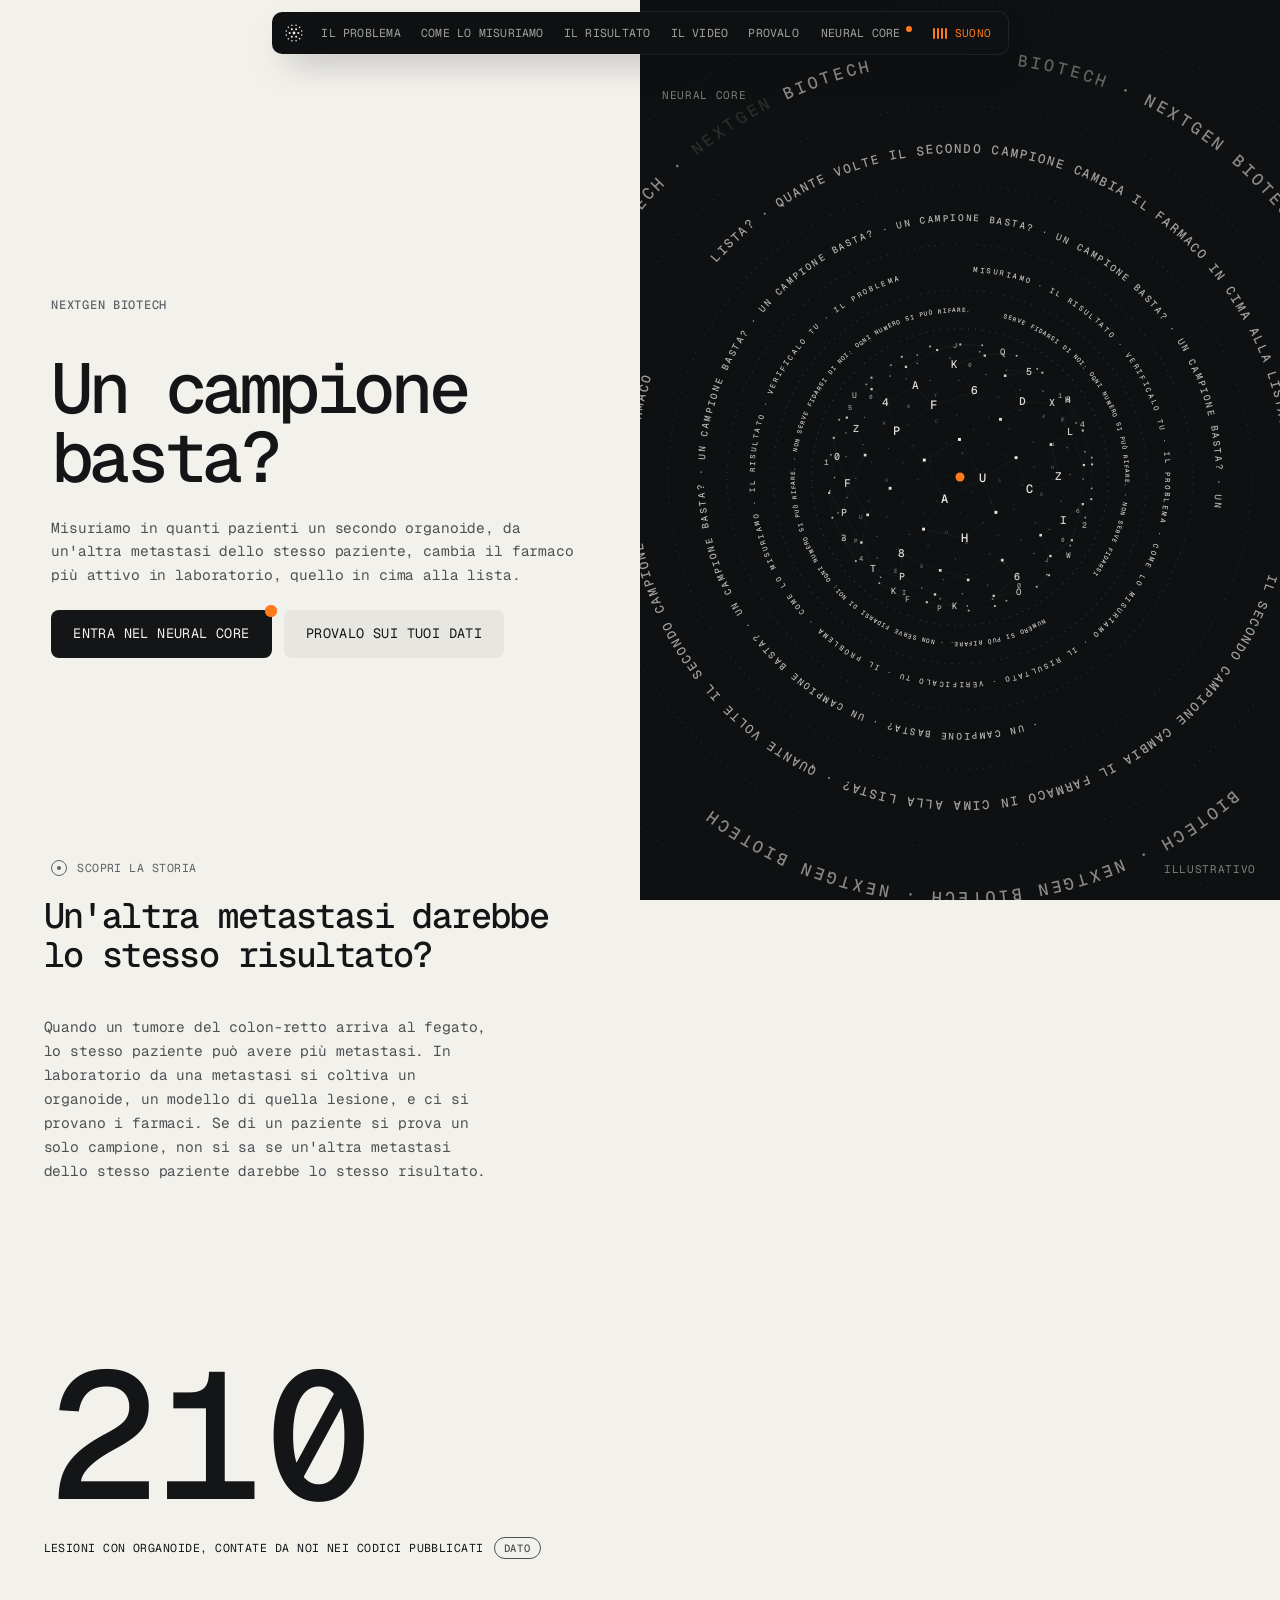
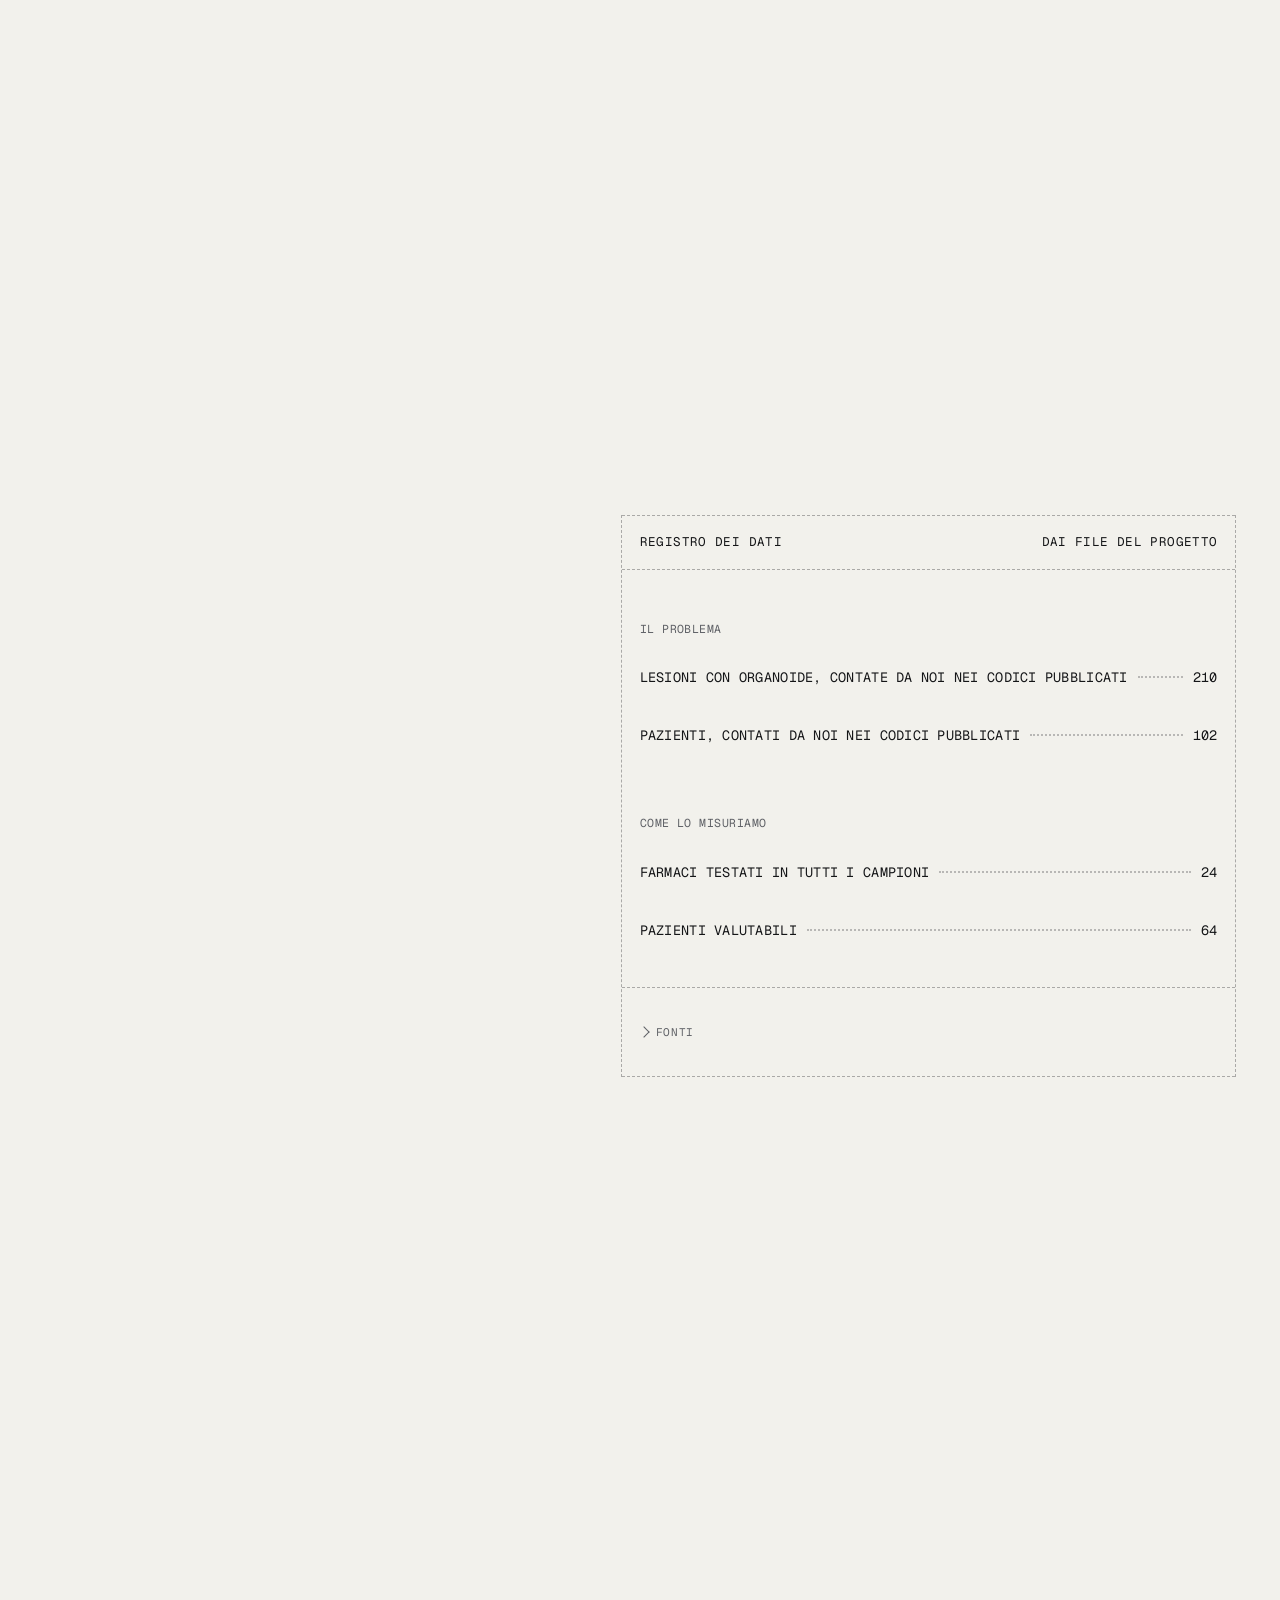
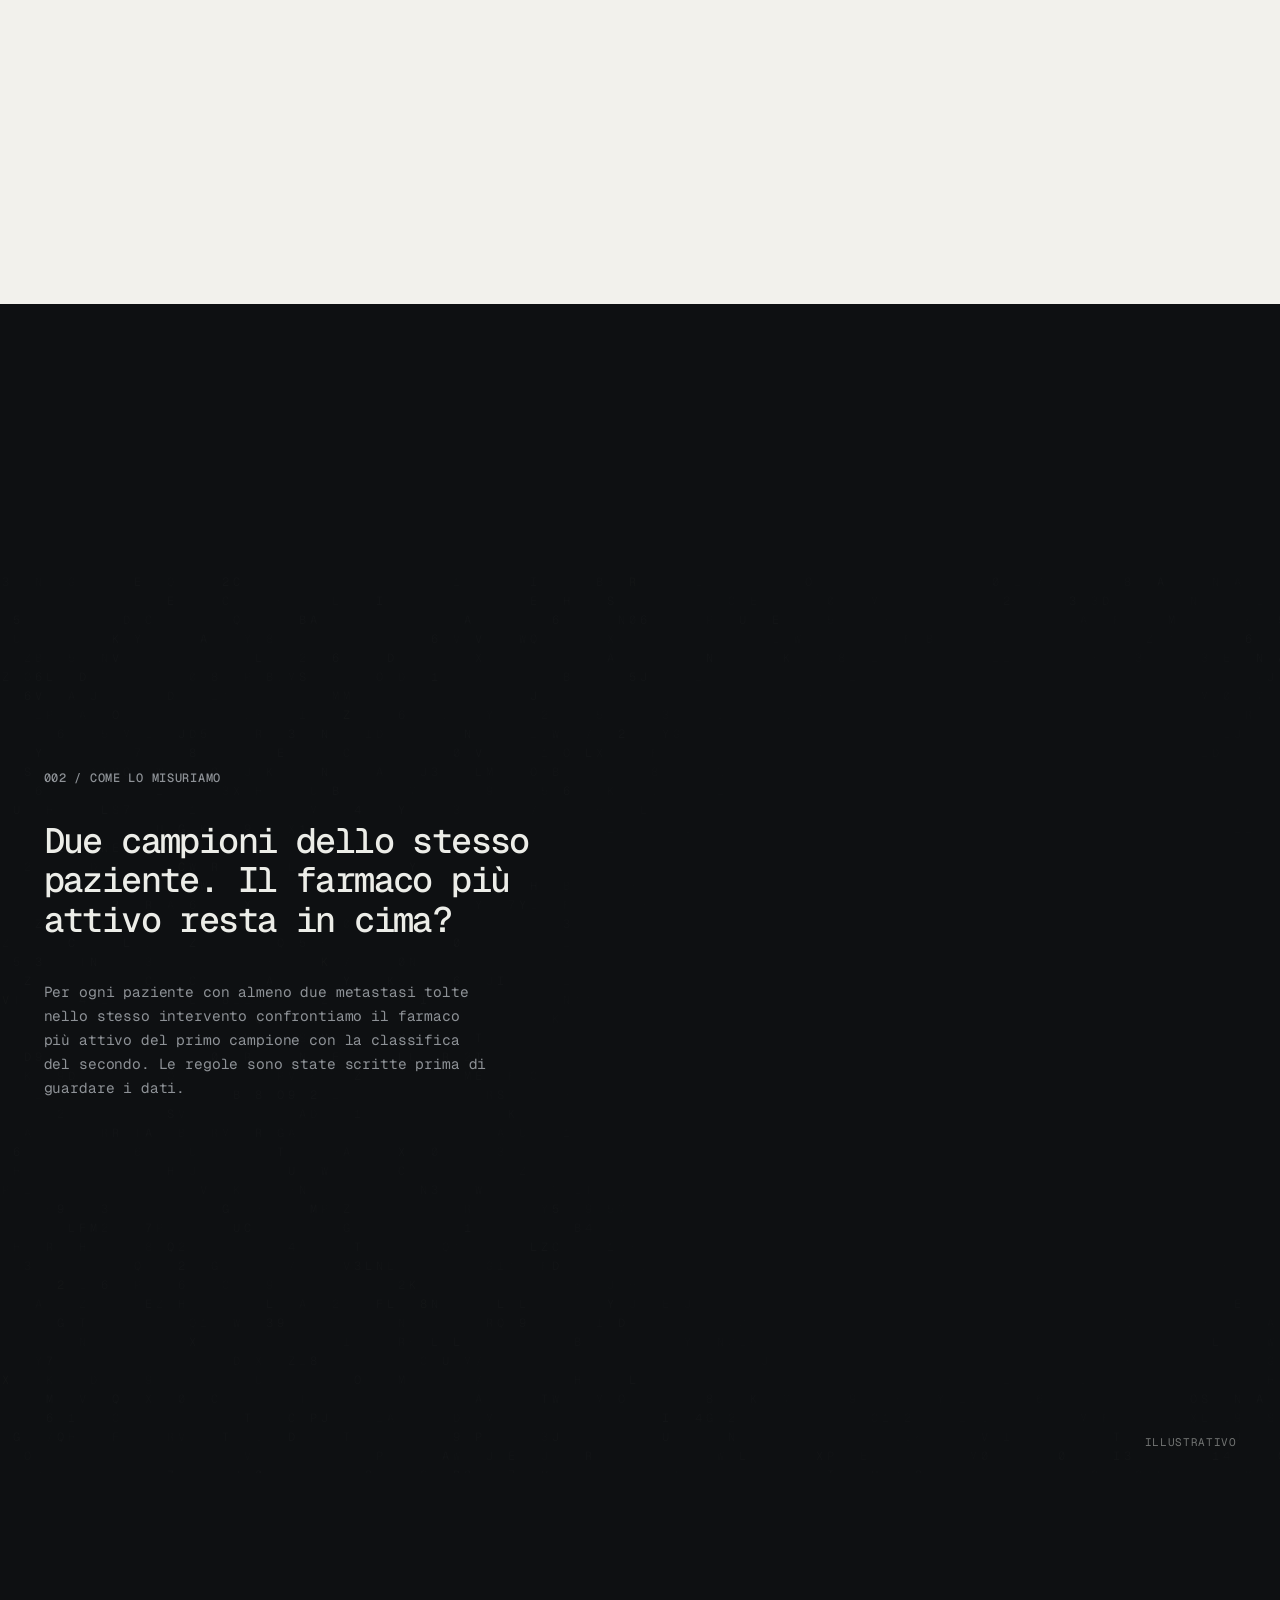
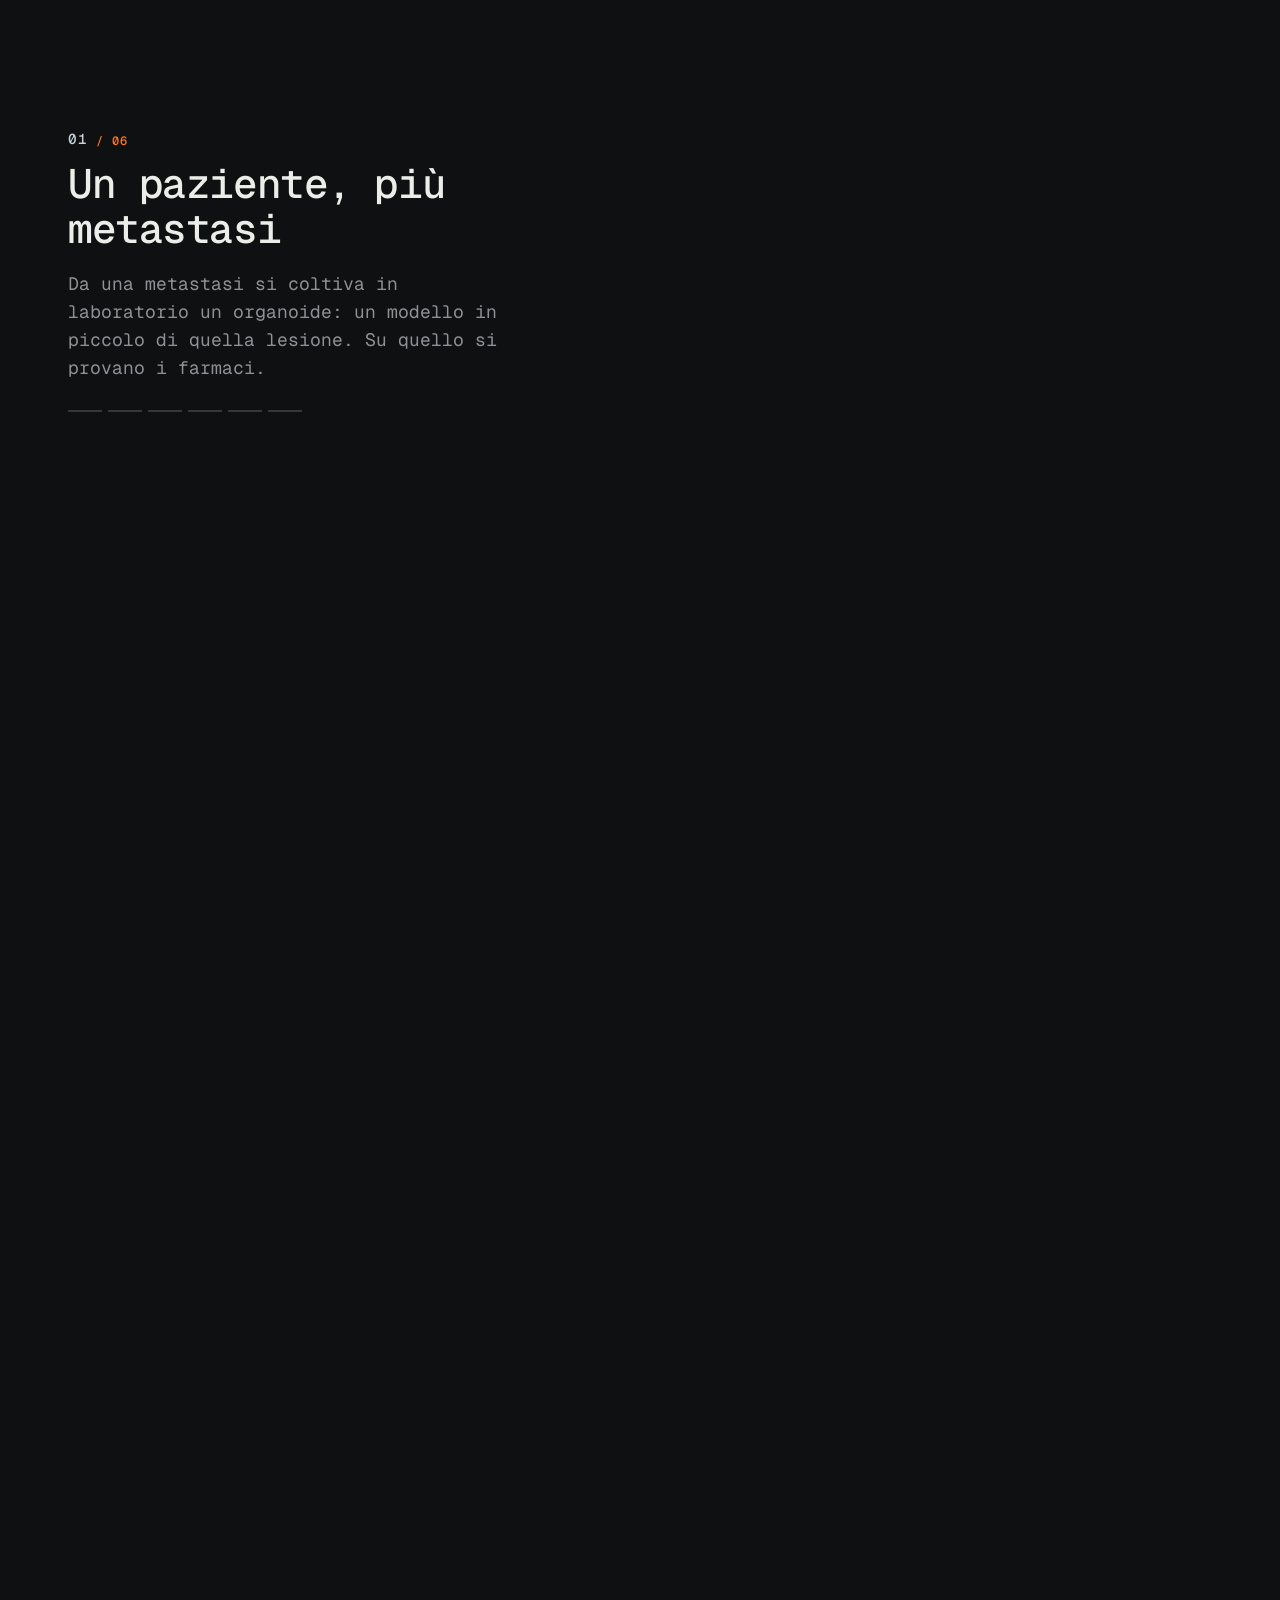
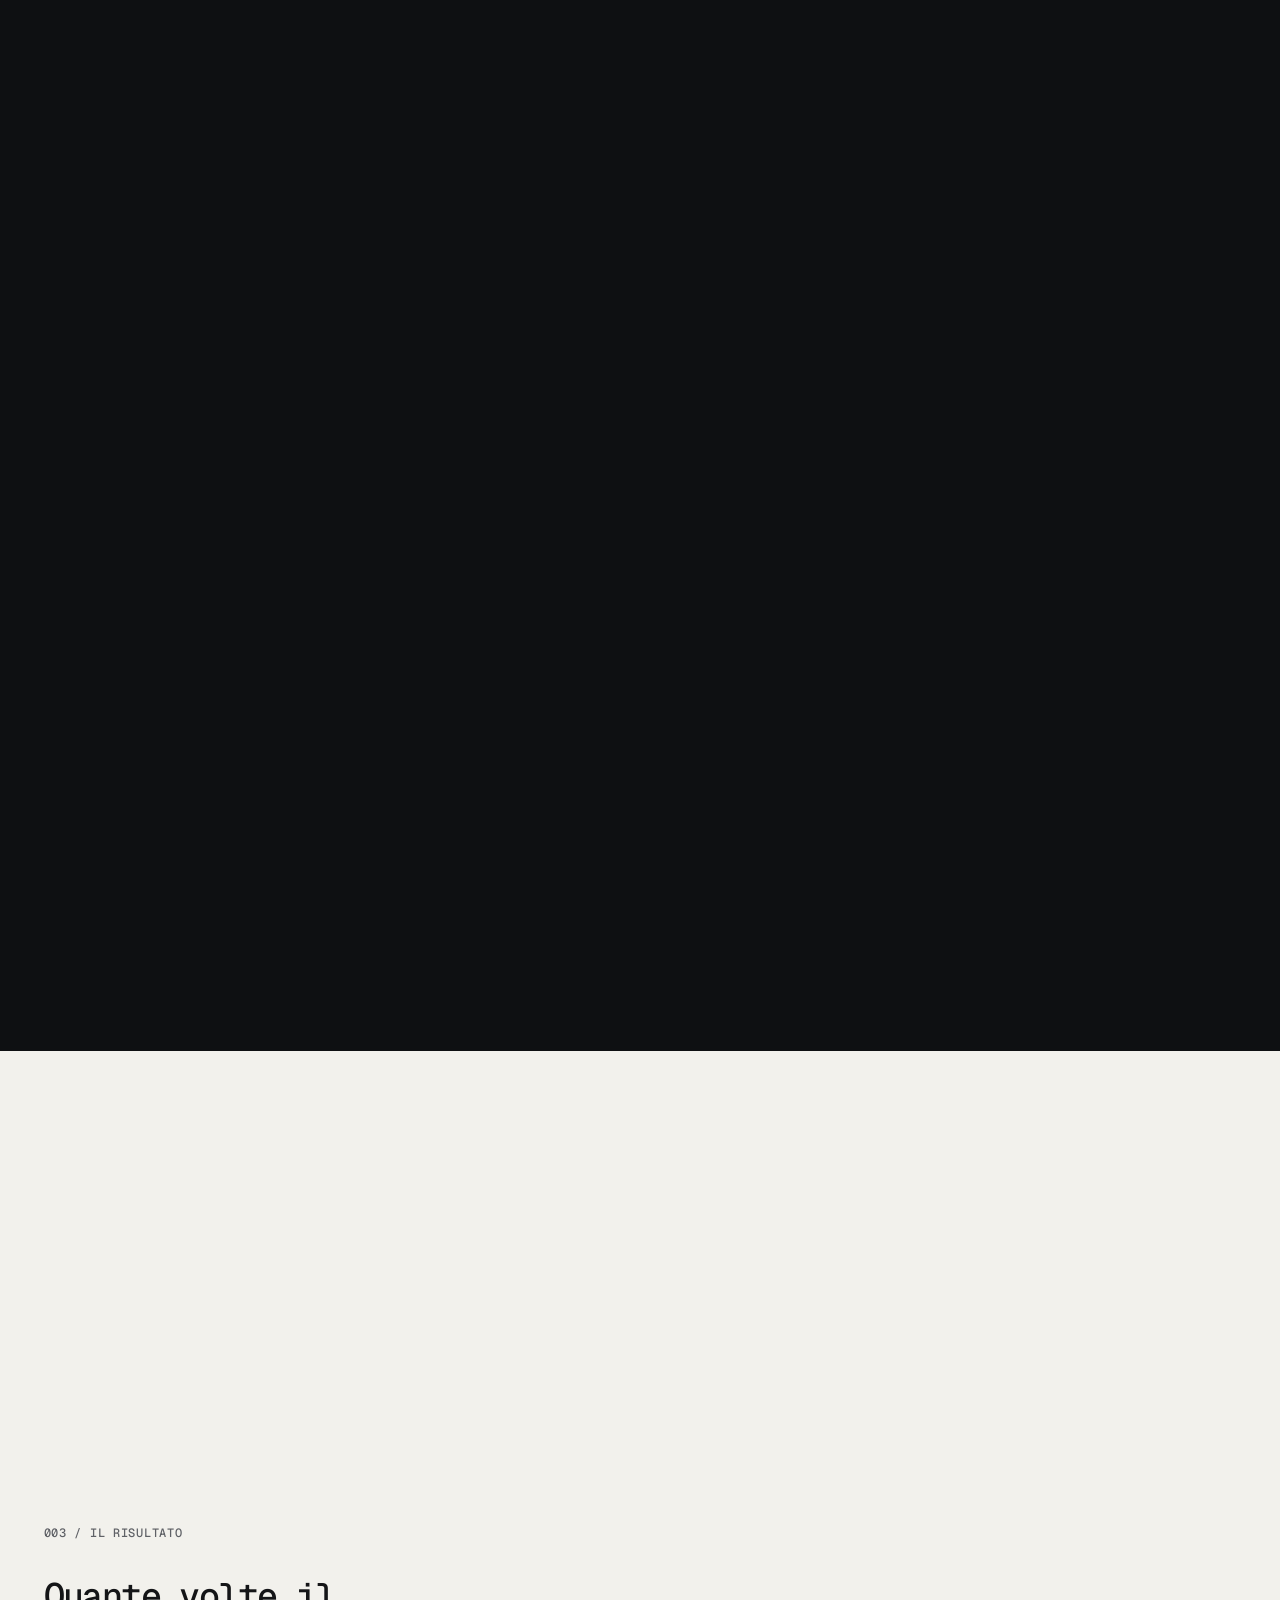
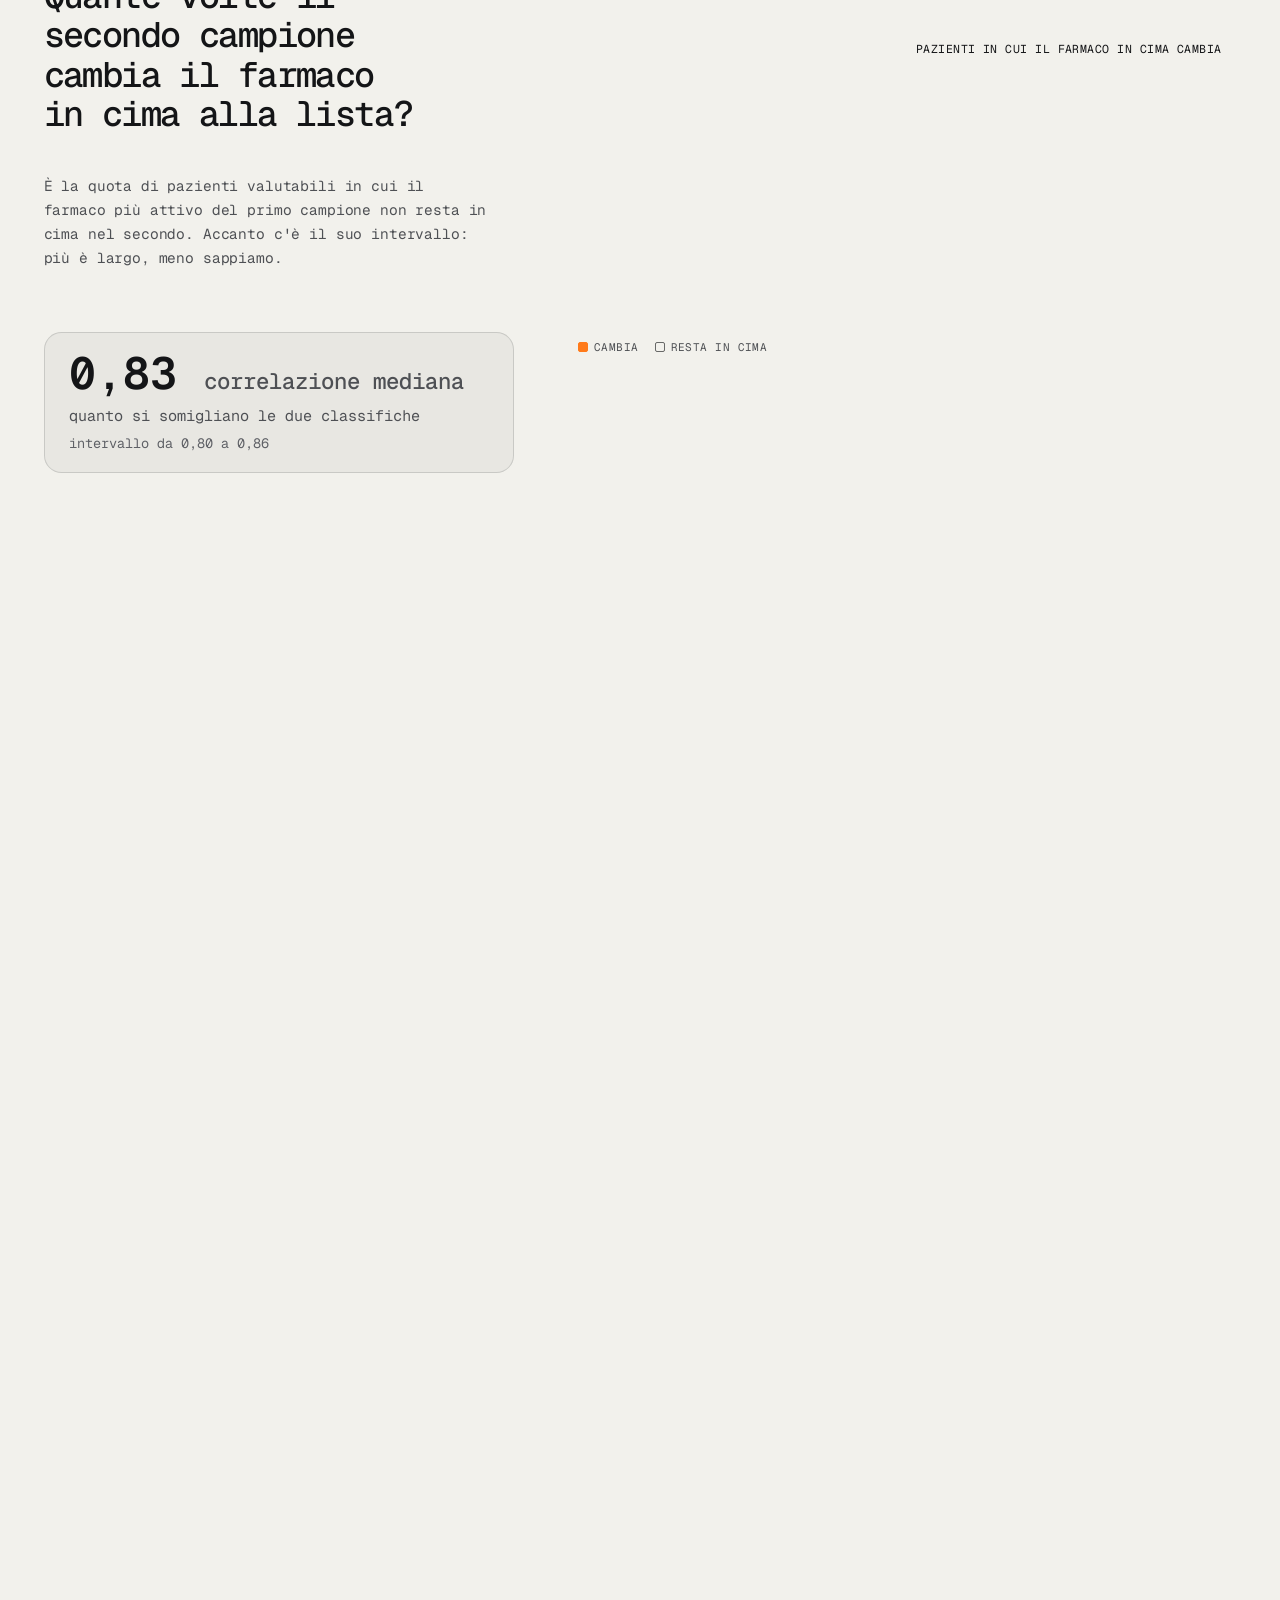
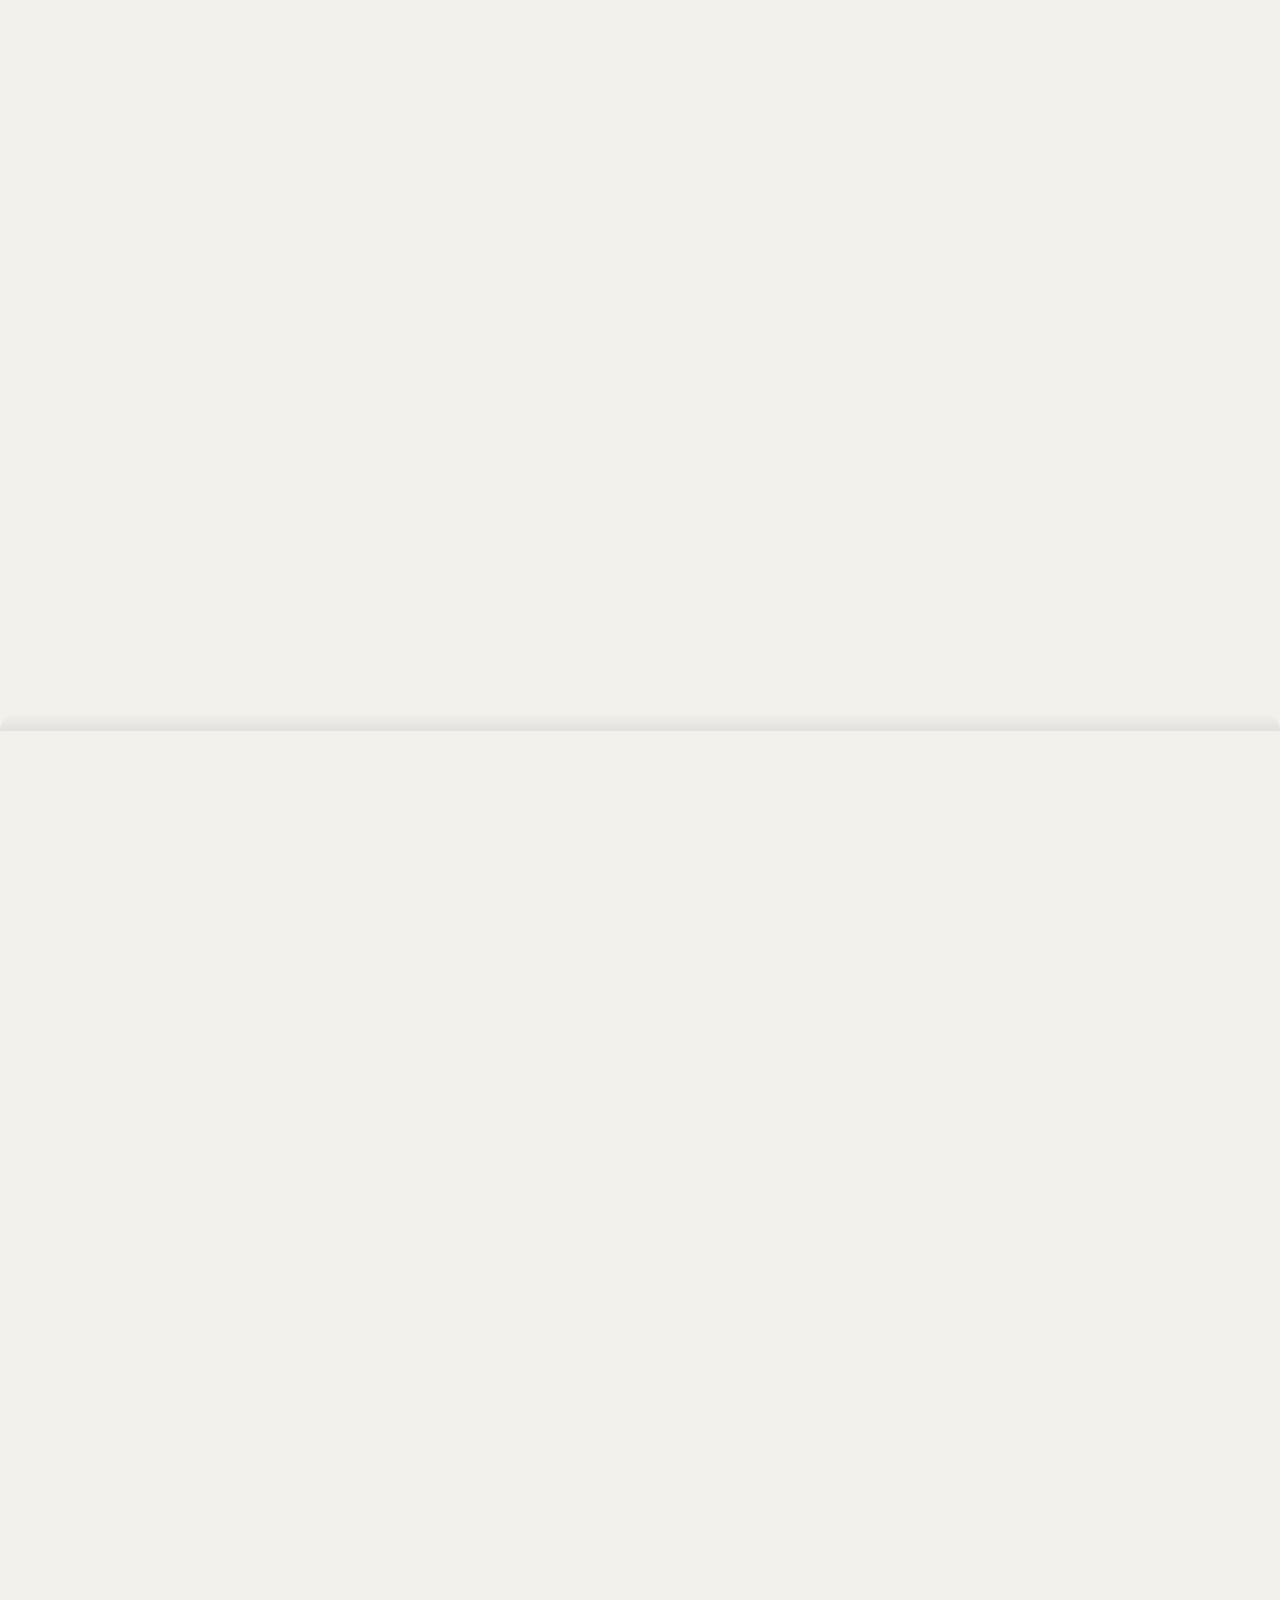
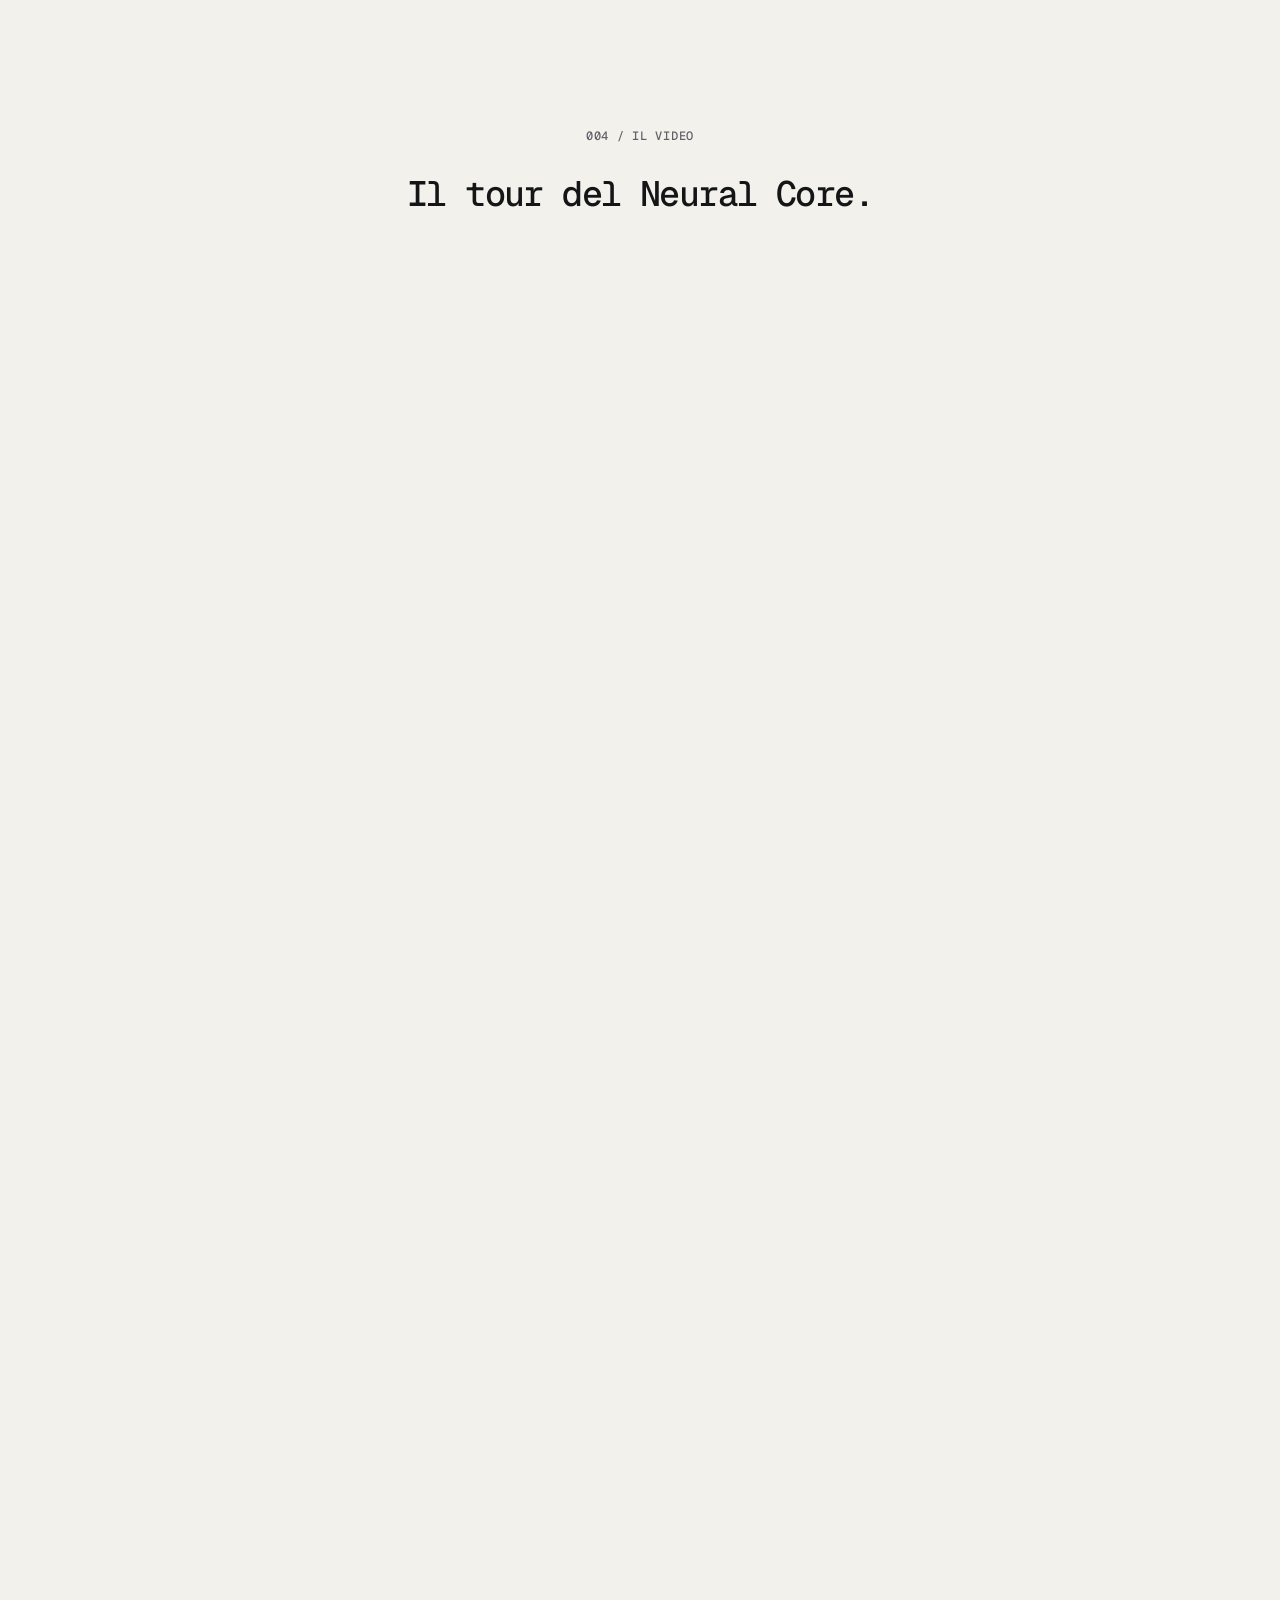
==== commit 81d4cfe4: "Anteprima video del portale in prova-2411/ (cartella di prova non collegata): sito costruito dal com" ====
--- a/prova-2411/index.html
+++ b/prova-2411/index.html
@@ -26,8 +26,8 @@
 <meta name="twitter:image" content="https://veracore.it/prova-2411/media/anteprima.jpg">
 <meta name="twitter:image:alt" content="La sfera del Neural Core: pazienti, campioni e farmaci come punti luminosi collegati da filamenti.">
 <link rel="preload" href="fornitori/font/geist-mono-latin-wght-normal.woff2" as="font" type="font/woff2" crossorigin>
-<link rel="preload" href="v32/design32.js?v=3cfd4646" as="script">
-<script src="v32/design32.js?v=3cfd4646" defer></script>
+<link rel="preload" href="v32/design32.js?v=d46bce6c" as="script">
+<script src="v32/design32.js?v=d46bce6c" defer></script>
 <script src="v32/transizione32.js?v=028c5428" defer></script>
 <script src="landing.js?v=0e29acc8" defer></script>
 <link rel="stylesheet" href="vera/vera.css?v=68ce7497">
@@ -38,6 +38,6 @@
 </head>
 <body class="landing v32">
 <a class="salta" href="#contenuto">Vai al contenuto</a>
-<div class="pagina" data-design="32" data-parole="{&quot;nome&quot;: &quot;VERA&quot;, &quot;marca&quot;: &quot;&quot;, &quot;catalogo&quot;: &quot;vera/catalogo.json?v=951af781&quot;, &quot;stati_js&quot;: {&quot;caricamento&quot;: &quot;Apro il catalogo verificato…&quot;, &quot;nessuna_fonte&quot;: &quot;nessuna fonte&quot;}, &quot;risposta&quot;: {&quot;aria&quot;: &quot;Risposta di {nome}&quot;, &quot;posso_risponderti&quot;: &quot;Posso risponderti su:&quot;, &quot;altri&quot;: &quot;Altri comandi: pausa, testo intero, ferma&quot;, &quot;pausa&quot;: &quot;Pausa&quot;, &quot;riprendi&quot;: &quot;Riprendi&quot;, &quot;tutto&quot;: &quot;Testo intero&quot;, &quot;ferma&quot;: &quot;Ferma&quot;, &quot;torna&quot;: &quot;Torna al Neural Core&quot;, &quot;impronta&quot;: &quot;Impronta&quot;, &quot;copia&quot;: &quot;Copia&quot;, &quot;copiata&quot;: &quot;Copiata&quot;, &quot;selezionata&quot;: &quot;Selezionata&quot;, &quot;riga&quot;: &quot;riga&quot;, &quot;esiti&quot;: {&quot;preparata&quot;: &quot;Risposta preparata e verificata in anticipo&quot;, &quot;verificata&quot;: &quot;Frasi verificate&quot;, &quot;rifiutata&quot;: &quot;Rifiuto&quot;, &quot;ripiego&quot;: &quot;Senza risposta dal vivo&quot;}, &quot;nota_preparata&quot;: &quot;Dal catalogo verificato: ogni frase ha la sua fonte.&quot;, &quot;nota_verificata&quot;: &quot;Dal vivo: ogni frase è passata dal verificatore.&quot;, &quot;interrotta&quot;: &quot;Il testo è completo qui sopra.&quot;, &quot;voce_riprova&quot;: &quot;La voce non è partita: tocca per riprovare&quot;}, &quot;video&quot;: {&quot;etichetta&quot;: &quot;Il video&quot;, &quot;titolo&quot;: &quot;Il tour del Neural Core.&quot;, &quot;pausa&quot;: &quot;Pausa&quot;, &quot;riproduci&quot;: &quot;Riproduci&quot;, &quot;audio&quot;: &quot;Audio&quot;, &quot;vai&quot;: &quot;Vai alla scena&quot;, &quot;fonte&quot;: &quot;Scene dal tour del sito (dati/tour.json)&quot;, &quot;scorri&quot;: &quot;Scorri&quot;}, &quot;metodo&quot;: {&quot;campioni&quot;: [&quot;Campione 1&quot;, &quot;Campione 2&quot;]}, &quot;core&quot;: {&quot;stati&quot;: {&quot;pronta&quot;: &quot;Pronta&quot;, &quot;preparata&quot;: &quot;Risposta preparata&quot;, &quot;inviata&quot;: &quot;Cerca le prove&quot;, &quot;parla&quot;: &quot;Risponde&quot;, &quot;finita&quot;: &quot;Ha risposto&quot;, &quot;rifiuto&quot;: &quot;Rifiuto&quot;}, &quot;nodi&quot;: {&quot;domanda&quot;: &quot;Domanda&quot;, &quot;presa&quot;: &quot;Presa in carico&quot;, &quot;fonte&quot;: &quot;Fonte&quot;, &quot;risposta&quot;: &quot;Risposta&quot;, &quot;esito&quot;: &quot;Verificatore&quot;}, &quot;anello&quot;: {&quot;pronta&quot;: &quot;PRONTA&quot;, &quot;inviata&quot;: &quot;DOMANDA RICEVUTA&quot;, &quot;fonte&quot;: &quot;FONTE&quot;, &quot;risposta&quot;: &quot;RISPOSTA&quot;, &quot;rifiuto&quot;: &quot;RISPONDO SOLO CON LE PROVE DEL PROGETTO&quot;}, &quot;fusione&quot;: &quot;Controllo le prove&quot;, &quot;satelliti&quot;: {&quot;METODO&quot;: &quot;METODO&quot;, &quot;DATI&quot;: &quot;DATI&quot;, &quot;EVIDENZE&quot;: &quot;FONTI&quot;, &quot;VERIFICATORE&quot;: &quot;VERIFICATORE&quot;}, &quot;via&quot;: {&quot;preparata&quot;: &quot;Preparata&quot;, &quot;scritta&quot;: &quot;Scritta&quot;}, &quot;voce&quot;: {&quot;attiva&quot;: &quot;Attiva la voce&quot;, &quot;spenta&quot;: &quot;Voce spenta&quot;, &quot;accesa&quot;: &quot;Voce accesa&quot;, &quot;aria&quot;: &quot;Voce di {nome}: l&#x27;audio già preparato delle risposte, solo dove coincide con il testo&quot;}, &quot;nessuna&quot;: &quot;Questa domanda non è tra quelle preparate: scegline una dall&#x27;elenco.&quot;, &quot;chiedi&quot;: &quot;Chiedi&quot;, &quot;microfono&quot;: {&quot;aria&quot;: &quot;Fai la domanda a voce&quot;, &quot;ferma_aria&quot;: &quot;Smetti di ascoltare&quot;, &quot;ascolta&quot;: &quot;Ascolta&quot;, &quot;avviso&quot;: &quot;La voce viene trascritta dal riconoscimento vocale del tuo browser, che può inviarla al suo fornitore. Noi riceviamo solo il testo e non lo salviamo.&quot;, &quot;errore&quot;: &quot;Microfono non disponibile: attiva la Dettatura nelle impostazioni o scrivi la domanda.&quot;, &quot;errore_prima&quot;: &quot;Microfono non disponibile: scrivi la domanda.&quot;, &quot;ascolto_riga&quot;: &quot;Ti ascolto… tocca il microfono per fermare&quot;, &quot;niente&quot;: &quot;Non ho sentito niente: riprova o scrivi la domanda.&quot;}}, &quot;suono&quot;: {&quot;eti&quot;: &quot;Suono&quot;, &quot;riprendi&quot;: &quot;Riprendi&quot;, &quot;aria_spento&quot;: &quot;Suono dell’ambiente spento: premi per accenderlo&quot;, &quot;aria_acceso&quot;: &quot;Suono dell’ambiente acceso: premi per spegnerlo&quot;, &quot;aria_riprendi&quot;: &quot;Suono dell’ambiente: l’avevi acceso, premi per riprenderlo&quot;, &quot;volume&quot;: &quot;Volume&quot;, &quot;volume_aria&quot;: &quot;Volume del suono dell’ambiente&quot;, &quot;nota&quot;: &quot;Suono generato dal vivo nel browser, senza file. Si abbassa quando {nome} parla.&quot;, &quot;non_partito&quot;: &quot;Il suono non è partito: tocca di nuovo&quot;}, &quot;trascina&quot;: {&quot;riga&quot;: &quot;valore misurato: {valore}&quot;}, &quot;audio&quot;: &quot;vera/audio_preparato.json?v=5f92a89b&quot;, &quot;anelli&quot;: [&quot;NON SERVE FIDARSI DI NOI: OGNI NUMERO SI PUÒ RIFARE.&quot;, &quot;IL PROBLEMA · COME LO MISURIAMO · IL RISULTATO · VERIFICALO TU&quot;, &quot;UN CAMPIONE BASTA?&quot;, &quot;QUANTE VOLTE IL SECONDO CAMPIONE CAMBIA IL FARMACO IN CIMA ALLA LISTA?&quot;, &quot;NEXTGEN BIOTECH&quot;, &quot;COME LO MISURIAMO&quot;], &quot;vocabolario&quot;: &quot;IL PROBLEMA COME LO MISURIAMO IL RISULTATO VERIFICALO TU UN&#x27;ALTRA METASTASI DAREBBE LO STESSO RISULTATO? DUE CAMPIONI DELLO STESSO PAZIENTE. IL FARMACO PIÙ ATTIVO RESTA IN CIMA? QUANTE VOLTE IL SECONDO CAMPIONE CAMBIA IL FARMACO IN CIMA ALLA LISTA? NON SERVE FIDARSI DI NOI: OGNI NUMERO SI PUÒ RIFARE.&quot;, &quot;microfono_acceso&quot;: true, &quot;ingresso_con_suono&quot;: true, &quot;ingresso&quot;: {&quot;entra&quot;: &quot;Entra&quot;, &quot;senza_suono&quot;: &quot;Entra senza suono&quot;}}"><div class="nav-guscio"><nav class="nav" aria-label="Il percorso"><div class="nav-riga"><a class="nav-logo" href="#apertura" aria-label="Torna all&#x27;inizio"><svg viewBox="0 0 24 24" aria-hidden="true"><circle cx="12" cy="12" r="1.7"></circle><circle cx="17.2" cy="12" r="1.25"></circle><circle cx="14.6" cy="16.5" r="1.25"></circle><circle cx="9.4" cy="16.5" r="1.25"></circle><circle cx="6.8" cy="12" r="1.25"></circle><circle cx="9.4" cy="7.5" r="1.25"></circle><circle cx="14.6" cy="7.5" r="1.25"></circle><circle cx="21.28" cy="14.47" r="0.95"></circle><circle cx="18.8" cy="18.78" r="0.95"></circle><circle cx="14.5" cy="21.27" r="0.95"></circle><circle cx="9.53" cy="21.28" r="0.95"></circle><circle cx="5.22" cy="18.8" r="0.95"></circle><circle cx="2.73" cy="14.5" r="0.95"></circle><circle cx="2.72" cy="9.53" r="0.95"></circle><circle cx="5.2" cy="5.22" r="0.95"></circle><circle cx="9.5" cy="2.73" r="0.95"></circle><circle cx="14.47" cy="2.72" r="0.95"></circle><circle cx="18.78" cy="5.2" r="0.95"></circle><circle cx="21.27" cy="9.5" r="0.95"></circle></svg></a><a class="nav-voce ampia" href="#problema" data-vai="problema">Il problema</a><a class="nav-voce ampia" href="#misura" data-vai="misura">Come lo misuriamo</a><a class="nav-voce ampia" href="#risultato" data-vai="risultato">Il risultato</a><a class="nav-voce ampia" href="#video" data-vai="video">Il video</a><a class="nav-voce nav-provalo" href="#provalo" data-vai="provalo">Provalo</a><span class="nav-spazio"></span><a class="nav-voce" href="#core" data-vai="core">Neural Core<span class="punto" aria-hidden="true"></span></a><span class="nav-suono-guscio"><button class="nav-suono" type="button" data-suono-tasto="1" aria-pressed="false" aria-label="Suono dell’ambiente spento: premi per accenderlo"><span class="barre" aria-hidden="true"><i></i><i></i><i></i><i></i></span><span class="eti" data-suono-eti="1">Suono</span></button><span class="suono-pannello" data-suono-pannello="1"><label class="suono-vol"><span>Volume</span><input type="range" min="0" max="100" step="1" value="60" data-suono-vol="1" aria-label="Volume del suono dell’ambiente"></label><span class="suono-nota" data-suono-nota="1">Suono generato dal vivo nel browser, senza file. Si abbassa quando VERA parla.</span><span class="suono-nota suono-nonpartito" data-suono-nonpartito="1" role="status" hidden>Il suono non è partito: tocca di nuovo</span></span></span></div></nav></div><main id="contenuto" tabindex="-1"><section class="tuffo prima-parte" id="apertura" data-sezione="apertura" data-tuffo="apertura" aria-labelledby="titolo-apertura"><div class="tuffo-fisso"><div class="tuffo-carta"><div class="tuffo-testo"><p class="occhiello" data-scramble="1">NextGen Biotech</p><h1 class="titolo-1" id="titolo-apertura">Un campione basta?</h1><p class="lead messaggio" data-messaggio="config/messaggio_vera.yaml"><span class="riga">Misuriamo in quanti pazienti un secondo organoide, da un&#x27;altra metastasi dello stesso paziente, cambia il farmaco più attivo in laboratorio, quello in cima alla lista.</span></p><div class="tasti"><a class="tasto scuro tasto-core" href="#core">Entra nel Neural Core<span class="punto-stato" aria-hidden="true"></span></a><a class="tasto chiaro tasto-provalo" href="crash-test/strumenti/crash_test_browser/">Provalo sui tuoi dati</a></div></div><p class="indizio" aria-hidden="true"><span class="cerchio"></span>Scopri la storia</p></div><div class="tuffo-scuro" aria-hidden="true"><div class="sfera-ferma" data-sfera-ferma="1"><span class="sf-anello"></span><span class="sf-punti"></span><span class="sf-centro"></span></div><canvas data-core="apertura"></canvas><span class="angolo alto">Neural Core</span><span class="angolo basso">illustrativo</span></div></div></section><section class="problema prima-parte" id="problema" data-sezione="problema" aria-labelledby="titolo-problema"><div class="contenitore"><div class="problema-griglia"><div class="problema-sx"><div class="testo"><p class="occhiello"><span data-scramble="1">001 / Il problema</span></p><h2 class="titolo-2" id="titolo-problema">Un&#x27;altra metastasi darebbe lo stesso risultato?</h2><p class="corpo a-passi"><span class="frase-passo" data-righe="0 1">Quando un tumore del colon-retto arriva al fegato, lo stesso paziente può avere più metastasi.</span> <span class="frase-passo" data-righe="2">In laboratorio da una metastasi si coltiva un organoide, un modello di quella lesione, e ci si provano i farmaci.</span> <span class="frase-passo" data-righe="3">Se di un paziente si prova un solo campione, non si sa se un&#x27;altra metastasi dello stesso paziente darebbe lo stesso risultato.</span></p></div><div class="contatore-blocco"><div class="contatore" data-odometro="problema" role="img" aria-label="210"><span class="cifra"><span class="striscia"><span>0</span><span>1</span><span>2</span><span>3</span><span>4</span><span>5</span><span>6</span><span>7</span><span>8</span><span>9</span><span>?</span><span>&#160;</span></span></span><span class="cifra"><span class="striscia"><span>0</span><span>1</span><span>2</span><span>3</span><span>4</span><span>5</span><span>6</span><span>7</span><span>8</span><span>9</span><span>?</span><span>&#160;</span></span></span><span class="cifra"><span class="striscia"><span>0</span><span>1</span><span>2</span><span>3</span><span>4</span><span>5</span><span>6</span><span>7</span><span>8</span><span>9</span><span>?</span><span>&#160;</span></span></span></div><p class="contatore-piede"><span data-odometro-eti="problema">lesioni con organoide, contate da noi nei codici pubblicati</span><span class="chip dato" data-odometro-chip="problema">Dato</span></p></div></div><div class="registro"><div class="registro-scatola" data-registro="1"><div class="scansione" aria-hidden="true"></div><div class="registro-testa"><span>Registro dei dati</span><span>Dai file del progetto</span></div><div class="registro-gruppo"><span>Il problema</span><span></span></div><div class="registro-riga" data-valore="210" data-eti="lesioni con organoide, contate da noi nei codici pubblicati" data-chip="Dato" title="evidence/replica_sessione/DATA_AUDIT.csv · riga 49 · valore · impronta c543f560b608…"><span class="voce">lesioni con organoide, contate da noi nei codici pubblicati</span><span class="puntini" aria-hidden="true"></span><span class="val">210</span></div><div class="registro-riga" data-valore="102" data-eti="pazienti, contati da noi nei codici pubblicati" data-chip="Dato" title="evidence/replica_sessione/DATA_AUDIT.csv · riga 15 · valore · impronta c543f560b608…"><span class="voce">pazienti, contati da noi nei codici pubblicati</span><span class="puntini" aria-hidden="true"></span><span class="val">102</span></div><div class="registro-gruppo"><span>Come lo misuriamo</span><span></span></div><div class="registro-riga" data-valore="24" data-eti="farmaci testati in tutti i campioni" data-chip="Dato" title="results/s5_rapporto_conteggi.csv · riga 8 · valore · impronta 608da0749e7f…"><span class="voce">farmaci testati in tutti i campioni</span><span class="puntini" aria-hidden="true"></span><span class="val">24</span></div><div class="registro-riga" data-valore="64" data-eti="pazienti valutabili" data-chip="Dato" title="results/analisi_primaria.csv · riga 30 · denominatore · impronta 02bc37a64498c473…"><span class="voce">pazienti valutabili</span><span class="puntini" aria-hidden="true"></span><span class="val">64</span></div><div class="registro-coda fonte"><details class="fonti-32"><summary>Fonti</summary><div class="fonti-corpo"><ul class="fonti-lista"><li><span class="fonti-nome">lesioni con organoide, contate da noi nei codici pubblicati</span><span class="fonti-parte">evidence/replica_sessione/DATA_AUDIT.csv</span><span class="fonti-parte">riga 49</span><span class="fonti-parte">valore</span><span class="fonti-parte">impronta c543f560b608…</span></li><li><span class="fonti-nome">pazienti, contati da noi nei codici pubblicati</span><span class="fonti-parte">evidence/replica_sessione/DATA_AUDIT.csv</span><span class="fonti-parte">riga 15</span><span class="fonti-parte">valore</span><span class="fonti-parte">impronta c543f560b608…</span></li><li><span class="fonti-nome">farmaci testati in tutti i campioni</span><span class="fonti-parte">results/s5_rapporto_conteggi.csv</span><span class="fonti-parte">riga 8</span><span class="fonti-parte">valore</span><span class="fonti-parte">impronta 608da0749e7f…</span></li><li><span class="fonti-nome">pazienti valutabili</span><span class="fonti-parte">results/analisi_primaria.csv</span><span class="fonti-parte">riga 30</span><span class="fonti-parte">denominatore</span><span class="fonti-parte">impronta 02bc37a64498c473…</span></li></ul><details class="pannello-documento" data-documento="docs/DIFFERENZE_DESCRITTIVE.md"><summary>Registro delle differenze con l&#x27;articolo</summary><div class="corpo-documento"><p>Questo registro confronta alcuni conteggi della <strong>struttura</strong> dei dati pubblicati con quelli dichiarati dagli autori. Fonte: Kryeziu et al., <em>Cell Reports Medicine</em> 2026 (e preprint su Research Square, 2025). Non contiene numeri: i valori, nostri e dell'articolo, con la fonte e la pagina, stanno in due file.</p><ul><li><code>evidence/differenze_descrittive_codici.csv</code>: solo codici dei campioni, per ricontrollare a mano le voci.</li></ul><p>Ogni voce porta la stessa nota: <strong>differenza descrittiva tra la nostra lettura dei codici e quella degli autori; non cambia le regole preregistrate.</strong> Una differenza qui non è un errore di nessuno e non sposta nessuna regola: dice soltanto che contando dai codici pubblicati si ottiene un numero diverso da quello scritto nel testo, e perché.</p><h4>Che cosa si legge (e che cosa no)</h4><p>Solo struttura:</p><ul><li>da <strong>Data S1</strong> le colonne <code>sample_id</code> e <code>patient</code>;</li><li>da <strong>Data S5</strong> la colonna <code>sample_id</code> e le colonne <code>run_id_harmonize</code>, <code>run_id_lib1</code>, <code>run_id_lib2</code> (per i <code>run_id</code> conta solo se la cella è piena);</li><li>dal <strong>test dei dati</strong> (<code>DATA_AUDIT.csv</code>) la riga del numero di lesioni.</li></ul><p>Nessuna colonna dei farmaci e nessun DSS: il programma chiede le colonne per nome e un test controlla che non ne chieda altre. Paziente e intervento vengono dal nome del campione, con la convenzione degli autori (<code>docs/CONVENZIONE_NOMI.md</code>): un nome che non la rispetta è escluso e contato. Prima della lettura il programma controlla che i due file siano quelli della preregistrazione (stessa impronta SHA256).</p><h4>Le voci</h4><ul><li><strong>Organoidi.</strong> Quanti organoidi (PDO) ci sono in Data S5, uno per riga, contro gli organoidi del biobanco dichiarati dagli autori (Summary, Introduzione e Figura 2). Il numero dell'articolo si riferisce agli organoidi, non alle lesioni.</li><li><strong>Pazienti.</strong> I pazienti distinti nei codici di Data S5, contro i pazienti della stessa frase degli autori.</li><li><strong>Pazienti con più lesioni e i loro organoidi.</strong> I pazienti con almeno due lesioni diverse, in qualunque intervento, e tutti i loro organoidi, contro i pazienti e gli organoidi della figura sui PDO di più lesioni (legenda della Figura 6A).</li><li><strong>Pazienti con due organoidi dello stesso intervento.</strong> Accanto alla voce precedente: qui le lesioni devono venire dalla stessa resezione, come nella Figura 6E, che è la parte 1 del controllo D8. Il D8 conta in più solo gli organoidi con almeno un DSS nei farmaci del pannello: qui i DSS non si leggono.</li><li><strong>Coppie spaziali.</strong> Le coppie di organoidi dello stesso intervento, contate dai soli codici di Data S5, contro le coppie della figura sull'eterogeneità (Figura 6B).</li><li><strong>Coppie tra pazienti.</strong> Una coppia per ogni coppia di pazienti presenti nei codici, contro la stessa figura.</li><li><strong>Organoidi con entrambe le librerie.</strong> Gli organoidi di Data S5 con <code>run_id_lib1</code> e <code>run_id_lib2</code> entrambi pieni, contro quelli che gli autori dicono testati con le due librerie (STAR Methods).</li><li><strong>Pazienti di quegli organoidi</strong>, secondo la convenzione dei nomi, contro i pazienti della stessa frase degli autori.</li><li><strong>Interventi di quegli organoidi</strong>: gli autori non lo dichiarano; lo riportiamo perché un paziente può avere più interventi, e questo può spiegare la differenza sui pazienti.</li><li><strong>Controllo con Data S1</strong>: quanti dei codici di quegli organoidi compaiono in Data S1 e quanti hanno lo stesso paziente della convenzione dei nomi.</li><li><strong>Codici validi e non validi</strong>: i conteggi di base da cui partono le voci qui sopra.</li></ul><p>Nel file dei codici ci sono, per ricontrollarle a mano, le coppie spaziali e temporali, gli organoidi con entrambe le librerie, i pazienti con più lesioni (con il numero delle loro lesioni e dei loro organoidi) e i pazienti con due organoidi dello stesso intervento.</p><h4>Che cosa non è</h4><p>Non è un'analisi dei risultati e non legge valori di risposta. Non cambia il controllo D8, il test dei dati né l'analisi primaria: le loro regole restano quelle preregistrate e confermate.</p><h4>Come si rifà</h4><pre><code>python -m strumenti.differenze_descrittive --s5 data/raw/Data_S5.xlsx --s1 data/raw/Data_S1.xlsx --audit evidence/replica_sessione/DATA_AUDIT.csv</code></pre><h4>I valori, nostri e dell&#x27;articolo</h4><div class="tabella-scorre" tabindex="0" role="region" aria-label="I valori, nostri e dell&#x27;articolo"><table><thead><tr><th scope=col>Voce</th><th scope=col>Nostro</th><th scope=col>Articolo</th><th scope=col>Come contiamo</th></tr></thead><tbody><tr><td><code>pdo_in_S5</code></td><td>211</td><td>213</td><td>righe di Data S5 con un sample_id (un PDO per riga)</td></tr><tr><td><code>pazienti_nei_codici</code></td><td>102</td><td>102</td><td>pazienti distinti nei codici validi di Data S5</td></tr><tr><td><code>pdo_di_pazienti_con_almeno_2_lesioni</code></td><td>174</td><td>175</td><td>tutti i PDO di Data S5 di quei pazienti</td></tr><tr><td><code>pazienti_con_almeno_2_lesioni</code></td><td>65</td><td>66</td><td>pazienti con almeno 2 lesioni diverse nei codici di Data S5, in qualunque intervento (lesione = intervento + &#x27;_&#x27; + t&lt;n&gt;)</td></tr><tr><td><code>pazienti_con_almeno_2_pdo_stesso_intervento</code></td><td>64</td><td>64</td><td>pazienti con almeno 2 PDO con lo stesso codice prima di &#x27;_&#x27; (stesso intervento), dai soli codici; il D8 conta in piu&#x27; solo i PDO con almeno un DSS nei 24 farmaci, qui non letti</td></tr><tr><td><code>lesioni</code></td><td>210</td><td>non dichiarato</td><td>riga struttura / lesioni del test dei dati (src/data_audit.py): lesione = intervento + &#x27;_&#x27; + t&lt;n&gt;, dai codici di Data S4</td></tr><tr><td><code>coppie_spaziali</code></td><td>154</td><td>151</td><td>coppie di PDO di Data S5 con lo stesso codice prima di &#x27;_&#x27; (stesso intervento), dai soli codici</td></tr><tr><td><code>coppie_temporali</code></td><td>32</td><td>27</td><td>coppie di PDO di Data S5 dello stesso paziente da interventi diversi, dai soli codici</td></tr><tr><td><code>coppie_tra_pazienti</code></td><td>5151</td><td>5151</td><td>una coppia per ogni coppia di pazienti presenti nei codici di Data S5 (n x (n-1) / 2)</td></tr><tr><td><code>pdo_entrambe_le_librerie</code></td><td>22</td><td>22</td><td>PDO di Data S5 con run_id_lib1 e run_id_lib2 entrambi pieni</td></tr><tr><td><code>pazienti_entrambe_le_librerie</code></td><td>11</td><td>12</td><td>pazienti di quei PDO secondo la convenzione dei nomi</td></tr><tr><td><code>interventi_entrambe_le_librerie</code></td><td>15</td><td>non dichiarato</td><td>interventi distinti di quei PDO secondo la convenzione dei nomi</td></tr><tr><td><code>entrambe_le_librerie_in_S1</code></td><td>15</td><td>non dichiarato</td><td>quanti di quei codici compaiono in Data S1 (colonna sample_id)</td></tr><tr><td><code>entrambe_le_librerie_concordi_con_S1</code></td><td>15</td><td>non dichiarato</td><td>quanti di quelli in Data S1 hanno lo stesso paziente della convenzione</td></tr><tr><td><code>pdo_con_codice_valido</code></td><td>211</td><td>non dichiarato</td><td>sample_id di Data S5 che rispettano la convenzione dei nomi</td></tr><tr><td><code>sample_id_non_validi</code></td><td>0</td><td>non dichiarato</td><td>sample_id di Data S5 che non rispettano la convenzione: esclusi, mai indovinati</td></tr></tbody></table></div><p class="nota fonte-documento">Dal file <code>evidence/differenze_descrittive.csv</code> (con il suo .meta.json) · impronta <code>36329e002ae71459…</code></p><p class="nota omessi">Non mostrati qui: 5 blocchi del documento che contengono un nome di persona o parlano dei dati di prova.</p><p class="nota fonte-documento">Dal file <code>docs/DIFFERENZE_DESCRITTIVE.md</code> · impronta <code>a5fe3c2788795f4e…</code></p></div></details></div></details></div></div></div></div></div></section><div class="cucitura giu prima-parte" aria-hidden="true"><canvas data-cucitura="giu"></canvas></div><section class="stanza metodo prima-parte" id="misura" data-sezione="misura" aria-labelledby="titolo-misura"><canvas class="campo" data-campo="metodo" aria-hidden="true"></canvas><div class="contenitore"><div class="metodo-griglia"><div class="metodo-sx"><header class="metodo-testa"><p class="occhiello"><span data-scramble="1">002 / Come lo misuriamo</span></p><h2 class="titolo-2" id="titolo-misura">Due campioni dello stesso paziente. Il farmaco più attivo resta in cima?</h2><p class="corpo">Per ogni paziente con almeno due metastasi tolte nello stesso intervento confrontiamo il farmaco più attivo del primo campione con la classifica del secondo. Le regole sono state scritte prima di guardare i dati.</p></header><div class="passi-pista"><ol class="passi"><li class="passo" data-modo="1"><p class="passo-num">01 / 06</p><h3 class="passo-titolo">Un paziente, più metastasi</h3><p class="passo-testo">Da una metastasi si coltiva in laboratorio un organoide: un modello in piccolo di quella lesione. Su quello si provano i farmaci.</p><p class="passo-tacche" aria-hidden="true"><i class="fatta ora"></i><i></i><i></i><i></i><i></i><i></i></p></li><li class="passo" data-modo="2"><p class="passo-num">02 / 06</p><h3 class="passo-titolo">Due campioni, stesso intervento</h3><p class="passo-testo">Prendiamo i pazienti con almeno due metastasi tolte nello stesso intervento: due campioni, lo stesso paziente.</p><p class="passo-tacche" aria-hidden="true"><i class="fatta"></i><i class="fatta ora"></i><i></i><i></i><i></i><i></i></p></li><li class="passo" data-modo="3"><p class="passo-num">03 / 06</p><h3 class="passo-titolo">Il farmaco in cima nel primo</h3><p class="passo-testo">Nel primo campione guardiamo quale farmaco è il più attivo in laboratorio: è quello in cima alla lista.</p><p class="passo-tacche" aria-hidden="true"><i class="fatta"></i><i class="fatta"></i><i class="fatta ora"></i><i></i><i></i><i></i></p></li><li class="passo" data-modo="4"><p class="passo-num">04 / 06</p><h3 class="passo-titolo">Resta in cima nel secondo?</h3><p class="passo-testo">Poi guardiamo il secondo campione: lo stesso farmaco è ancora al primo posto? Lo contiamo paziente per paziente.</p><p class="passo-tacche" aria-hidden="true"><i class="fatta"></i><i class="fatta"></i><i class="fatta"></i><i class="fatta ora"></i><i></i><i></i></p></li><li class="passo" data-modo="5"><p class="passo-num">05 / 06</p><h3 class="passo-titolo">Regole firmate prima dei dati</h3><p class="passo-testo">Le regole del conto sono state scritte e firmate prima di aprire i dati: dopo non potevamo scegliere il conto che ci faceva comodo.</p><p class="passo-tacche" aria-hidden="true"><i class="fatta"></i><i class="fatta"></i><i class="fatta"></i><i class="fatta"></i><i class="fatta ora"></i><i></i></p></li><li class="passo" data-modo="6"><p class="passo-num">06 / 06</p><h3 class="passo-titolo">Chiunque può rifarlo</h3><p class="passo-testo">Chiunque può rieseguire l&#x27;analisi principale e ottenere esattamente gli stessi file.</p><p class="passo-tacche" aria-hidden="true"><i class="fatta"></i><i class="fatta"></i><i class="fatta"></i><i class="fatta"></i><i class="fatta"></i><i class="fatta ora"></i></p></li></ol></div></div><div class="metodo-dx"><div class="core-fisso"><canvas data-core="metodo" aria-hidden="true"></canvas><span class="angolo-fig" aria-hidden="true">illustrativo</span></div></div></div></div></section><div class="cucitura su prima-parte" aria-hidden="true"><canvas data-cucitura="su"></canvas></div><section class="risultato" id="risultato" data-sezione="risultato" aria-labelledby="titolo-risultato"><div class="ris-fisso"><div class="contenitore"><div class="ris-griglia"><div class="ris-sx"><p class="occhiello"><span data-scramble="1">003 / Il risultato</span></p><h2 class="titolo-2" id="titolo-risultato">Quante volte il secondo campione cambia il farmaco in cima alla lista?</h2><p class="corpo">È la quota di pazienti valutabili in cui il farmaco più attivo del primo campione non resta in cima nel secondo. Accanto c&#x27;è il suo intervallo: più è largo, meno sappiamo.</p><div class="somiglianza" data-fonte="results/analisi_primaria.csv"><p class="valore"><span class="cifra" title="results/analisi_primaria.csv · riga 49 · valore · impronta 02bc37a64498c473…">0,83</span> <span class="su">correlazione mediana</span></p><p class="didascalia">quanto si somigliano le due classifiche</p><p class="intervallo">intervallo da <span class="cifra" title="results/analisi_primaria.csv · riga 49 · valore · impronta 02bc37a64498c473…">0,80</span> a <span class="cifra" title="results/analisi_primaria.csv · riga 49 · valore · impronta 02bc37a64498c473…">0,86</span></p></div></div><div class="ris-dx"><div><div class="pazienti" aria-hidden="true" title="results/analisi_primaria_pazienti.csv · impronta 1ce69fa98282584e…"><span class="paz" data-ev="1"></span><span class="paz" data-ev="0"></span><span class="paz" data-ev="0"></span><span class="paz" data-ev="0"></span><span class="paz" data-ev="1"></span><span class="paz" data-ev="0"></span><span class="paz" data-ev="0"></span><span class="paz" data-ev="0"></span><span class="paz" data-ev="0"></span><span class="paz" data-ev="1"></span><span class="paz" data-ev="1"></span><span class="paz" data-ev="1"></span><span class="paz" data-ev="1"></span><span class="paz" data-ev="1"></span><span class="paz" data-ev="1"></span><span class="paz" data-ev="0"></span><span class="paz" data-ev="0"></span><span class="paz" data-ev="0"></span><span class="paz" data-ev="0"></span><span class="paz" data-ev="1"></span><span class="paz" data-ev="0"></span><span class="paz" data-ev="0"></span><span class="paz" data-ev="1"></span><span class="paz" data-ev="0"></span><span class="paz" data-ev="0"></span><span class="paz" data-ev="0"></span><span class="paz" data-ev="0"></span><span class="paz" data-ev="0"></span><span class="paz" data-ev="0"></span><span class="paz" data-ev="1"></span><span class="paz" data-ev="0"></span><span class="paz" data-ev="1"></span><span class="paz" data-ev="0"></span><span class="paz" data-ev="1"></span><span class="paz" data-ev="0"></span><span class="paz" data-ev="1"></span><span class="paz" data-ev="0"></span><span class="paz" data-ev="0"></span><span class="paz" data-ev="1"></span><span class="paz" data-ev="0"></span><span class="paz" data-ev="0"></span><span class="paz" data-ev="0"></span><span class="paz" data-ev="0"></span><span class="paz" data-ev="0"></span><span class="paz" data-ev="1"></span><span class="paz" data-ev="0"></span><span class="paz" data-ev="0"></span><span class="paz" data-ev="0"></span><span class="paz" data-ev="1"></span><span class="paz" data-ev="1"></span><span class="paz" data-ev="0"></span><span class="paz" data-ev="0"></span><span class="paz" data-ev="0"></span><span class="paz" data-ev="1"></span><span class="paz" data-ev="1"></span><span class="paz" data-ev="0"></span><span class="paz" data-ev="0"></span><span class="paz" data-ev="0"></span><span class="paz" data-ev="0"></span><span class="paz" data-ev="0"></span><span class="paz" data-ev="0"></span><span class="paz" data-ev="0"></span><span class="paz" data-ev="1"></span><span class="paz" data-ev="1"></span></div><p class="legenda" aria-hidden="true"><span><i class="ev"></i>Cambia</span><span><i></i>Resta in cima</span></p></div><!--RISULTATO--><div class="ris-numeri"><div class="conto"><div class="contatore medio" data-odometro="risultato" role="img" aria-label="22"><span class="cifra"><span class="striscia"><span>0</span><span>1</span><span>2</span><span>3</span><span>4</span><span>5</span><span>6</span><span>7</span><span>8</span><span>9</span><span>?</span><span>&#160;</span></span></span><span class="cifra"><span class="striscia"><span>0</span><span>1</span><span>2</span><span>3</span><span>4</span><span>5</span><span>6</span><span>7</span><span>8</span><span>9</span><span>?</span><span>&#160;</span></span></span></div><span class="su">su 64</span></div><p class="contatore-piede">pazienti in cui il farmaco in cima cambia</p><div class="esito"><div class="esito-riga"><p class="grande">34%</p><p class="contatore-piede">dei pazienti valutabili</p></div><svg class="righello" viewBox="0 0 520 58" role="img" aria-label="34%: 24% – 47%"><line class="asse" x1="10" y1="30" x2="510" y2="30"></line><g class="tacche"><line x1="10" y1="25" x2="10" y2="35"></line><line x1="60" y1="27" x2="60" y2="33"></line><line x1="110" y1="27" x2="110" y2="33"></line><line x1="160" y1="27" x2="160" y2="33"></line><line x1="210" y1="27" x2="210" y2="33"></line><line x1="260" y1="25" x2="260" y2="35"></line><line x1="310" y1="27" x2="310" y2="33"></line><line x1="360" y1="27" x2="360" y2="33"></line><line x1="410" y1="27" x2="410" y2="33"></line><line x1="460" y1="27" x2="460" y2="33"></line><line x1="510" y1="25" x2="510" y2="35"></line></g><rect class="intervallo" x="130.0" y="25" width="115.0" height="10" rx="2"></rect><circle class="stima" cx="180.0" cy="30" r="7"></circle><g class="scritte" font-size="11" text-anchor="middle"><text x="10" y="54">0</text><text x="130.0" y="16">24%</text><text x="245.0" y="16">47%</text><text x="510" y="54">100%</text></g></svg><p class="intervallo-testo">intervallo da 24% a 47%</p><p class="didascalia-risultato">lesione verificata · rumore NOT VERIFIED: contiamo solo i cambi di ordine</p><p class="etichette-risultato"><span class="etichette" data-codice="PRECOMPUTED"><span class="chip mod m-PRECOMPUTED">Già calcolato</span></span></p><details class="fonti-32"><summary>Fonti</summary><div class="fonti-corpo"><ul class="fonti-lista"><li><span class="fonti-nome">dei pazienti valutabili</span><span class="fonti-parte">results/analisi_primaria.csv</span><span class="fonti-parte">riga 30</span><span class="fonti-parte">valore</span><span class="fonti-parte">impronta 02bc37a64498c473…</span></li><li><span class="fonti-nome">pazienti in cui il farmaco in cima cambia</span><span class="fonti-parte">results/analisi_primaria.csv</span><span class="fonti-parte">riga 30</span><span class="fonti-parte">n</span><span class="fonti-parte">impronta 02bc37a64498c473…</span></li><li><span class="fonti-nome">pazienti in cui il farmaco in cima cambia</span><span class="fonti-parte">results/analisi_primaria.csv</span><span class="fonti-parte">riga 30</span><span class="fonti-parte">denominatore</span><span class="fonti-parte">impronta 02bc37a64498c473…</span></li><li><span class="fonti-nome">intervallo di confidenza (Wilson 95%)</span><span class="fonti-parte">results/analisi_primaria.csv</span><span class="fonti-parte">riga 30</span><span class="fonti-parte">ic_lo</span><span class="fonti-parte">impronta 02bc37a64498c473…</span></li><li><span class="fonti-nome">intervallo di confidenza (Wilson 95%)</span><span class="fonti-parte">results/analisi_primaria.csv</span><span class="fonti-parte">riga 30</span><span class="fonti-parte">ic_hi</span><span class="fonti-parte">impronta 02bc37a64498c473…</span></li><li><span class="fonti-nome">pazienti in cui il farmaco in cima cambia</span><span class="fonti-parte">results/analisi_primaria_pazienti.csv</span><span class="fonti-parte">impronta 1ce69fa98282584e…</span></li><li><span class="fonti-nome">quanto si somigliano le due classifiche</span><span class="fonti-parte">results/analisi_primaria.csv</span><span class="fonti-parte">riga 49</span><span class="fonti-parte">valore</span><span class="fonti-parte">impronta 02bc37a64498c473…</span><span class="fonti-parte">mediana dei rho; bootstrap per paziente (2000 ricampionamenti, seed 20261119)</span></li><li><span class="fonti-nome">intervallo da</span><span class="fonti-parte">Wilson 95%</span></li></ul></div></details></div></div><!--/RISULTATO--></div></div></div></div></section><section class="due-campioni" id="due-campioni" aria-labelledby="t-due-campioni" data-proposta="due_campioni"><div class="colonna"><h2 class="titolo-2" id="t-due-campioni">E con due campioni?</h2><p class="etichetta-addendum in-vista">analisi esplorativa, aggiunta dopo l&#x27;apertura dei dati (addendum terzo campione): pochi pazienti; rumore NOT VERIFIED, solo cambi di ordine · lesione verificata · rumore NOT VERIFIED</p><div class="due-grandi"><div class="due-grande" data-misura="A1"><p class="numero"><span class="conta" data-conta="12">12</span><span class="su"> su 21</span></p><svg class="barra-ic" viewBox="0 0 400 30" aria-hidden="true"><line class="asse" x1="2" y1="14" x2="398" y2="14"></line><line class="ic" x1="146.7" y1="14" x2="301.1" y2="14" pathLength="1"></line><line class="stima" x1="228.3" y1="7" x2="228.3" y2="21"></line><text x="2" y="29">0%</text><text x="398" y="29" text-anchor="end">100%</text></svg><p class="testo"><span class="parole">È ciò che si vede avendo un solo campione</span></p><p class="quota">57,1% · Intervallo di Wilson al 95% da 36,5% a 75,5%</p></div><div class="due-grande" data-misura="A2"><p class="numero"><span class="conta" data-conta="9">9</span><span class="su"> su 21</span></p><svg class="barra-ic" viewBox="0 0 400 30" aria-hidden="true"><line class="asse" x1="2" y1="14" x2="398" y2="14"></line><line class="ic" x1="98.9" y1="14" x2="253.3" y2="14" pathLength="1"></line><line class="stima" x1="171.7" y1="7" x2="171.7" y2="21"></line><text x="2" y="29">0%</text><text x="398" y="29" text-anchor="end">100%</text></svg><p class="testo"><span class="parole">È ciò che resta avendo due campioni</span></p><p class="quota">42,9% · Intervallo di Wilson al 95% da 24,5% a 63,5%</p></div></div><p class="frase-permessa">Nei 21 pazienti con almeno tre lesioni, il farmaco in cima della terza lesione non era in cima nel primo campione in 12 pazienti; non era in cima in nessuno dei primi due campioni in 9.</p><p class="frase-permessa">Per costruzione il secondo numero non può superare il primo.</p><p class="tasti"><a class="tasto chiaro tasto-tutti" href="verifica/#due-campioni-numeri">Tutti i numeri</a></p><details class="fonti-32"><summary>Fonti</summary><div class="fonti-corpo"><ul class="fonti-lista"><li><span class="fonti-nome">E con due campioni?</span><span class="fonti-parte">results/addendum_terzo_campione/terzo_campione.csv</span><span class="fonti-parte">impronta 4d3e1b6e55e5af8d…</span><span class="fonti-parte">docs/ADDENDUM_TERZO_CAMPIONE_ESITO.md</span><span class="fonti-parte">docs/ADDENDUM_TERZO_CAMPIONE.md</span></li></ul></div></details></div></section><!--SIM--><section class="video-sez" id="video" data-sezione="video" aria-labelledby="titolo-video"><div class="video-pista" data-video-pista="1"><div class="video-fisso"><div class="video-testa"><p class="occhiello"><span data-scramble="1">004 / Il video</span></p><h2 class="titolo-2" id="titolo-video">Il tour del Neural Core.</h2><p class="video-etichette"><span class="chip sintetico video-eti">Sintetico</span><span class="chip sintetico video-eti">Provvisorio</span></p><p class="corpo video-nota">Versione di prova del tour del Neural Core, registrata con dati sintetici.</p></div><div class="portale" data-portale="1"><video data-video="1" muted playsinline preload="metadata" poster="media/video/SINTETICO_neural_core_tour.poster.jpg" src="media/video/SINTETICO_neural_core_tour.mp4"></video><div class="video-hud notte" data-video-hud="1"><div class="vhud-alto"><div class="gruppo"><span>Il video</span><span class="chip sintetico video-eti">Sintetico</span><span class="chip sintetico video-eti">Provvisorio</span></div><div class="gruppo"><button class="chiave" type="button" data-play="1" data-play-testo="1">Pausa</button><button class="chiave" type="button" data-audio="1" aria-pressed="false"><span class="punto-stato"></span>Audio</button></div></div><div class="vhud-basso"><div class="capitolo-ora"><span class="nome"><span class="atto" data-atto-ora="1"></span><span data-capitolo="1"></span></span><span class="tempo" data-tempo="1">0:00 / --:--</span></div><div class="righello-video" data-righello="1" data-durata="220.133"><span class="righello-pieno" aria-hidden="true"></span><button class="tacca maggiore" type="button" data-t="0.00" data-nome="01 · Punto" data-atto="Risveglio" aria-label="Vai alla scena 1: 01 · Punto"></button><button class="tacca" type="button" data-t="4.00" data-nome="02 · Autodiagnosi" data-atto="Risveglio" aria-label="Vai alla scena 2: 02 · Autodiagnosi"></button><button class="tacca" type="button" data-t="8.00" data-nome="03 · Sfera" data-atto="Risveglio" aria-label="Vai alla scena 3: 03 · Sfera"></button><button class="tacca" type="button" data-t="11.20" data-nome="04 · Presentazione" data-atto="Risveglio" aria-label="Vai alla scena 4: 04 · Presentazione"></button><button class="tacca" type="button" data-t="30.62" data-nome="05 · Fegato" data-atto="Problema" aria-label="Vai alla scena 5: 05 · Fegato"></button><button class="tacca" type="button" data-t="38.62" data-nome="06 · Metastasi" data-atto="Problema" aria-label="Vai alla scena 6: 06 · Metastasi"></button><button class="tacca" type="button" data-t="47.83" data-nome="07 · Sdoppiamento" data-atto="Problema" aria-label="Vai alla scena 7: 07 · Sdoppiamento"></button><button class="tacca" type="button" data-t="59.03" data-nome="08 · Alone" data-atto="Crash test" aria-label="Vai alla scena 8: 08 · Alone"></button><button class="tacca" type="button" data-t="72.60" data-nome="09 · Svelamento" data-atto="Crash test" aria-label="Vai alla scena 9: 09 · Svelamento"></button><button class="tacca" type="button" data-t="83.03" data-nome="10 · Pazienti" data-atto="Crash test" aria-label="Vai alla scena 10: 10 · Pazienti"></button><button class="tacca" type="button" data-t="95.27" data-nome="11 · Nuvola" data-atto="Crash test" aria-label="Vai alla scena 11: 11 · Nuvola"></button><button class="tacca" type="button" data-t="103.80" data-nome="12 · Regole prima" data-atto="Crash test" aria-label="Vai alla scena 12: 12 · Regole prima"></button><button class="tacca" type="button" data-t="110.22" data-nome="13 · Numero" data-atto="Crash test" aria-label="Vai alla scena 13: 13 · Numero"></button><button class="tacca" type="button" data-t="127.56" data-nome="14 · Curva" data-atto="Crash test" aria-label="Vai alla scena 14: 14 · Curva"></button><button class="tacca" type="button" data-t="145.59" data-nome="15 · Riesecuzione" data-atto="Autoverifica" aria-label="Vai alla scena 15: 15 · Riesecuzione"></button><button class="tacca" type="button" data-t="155.96" data-nome="16 · Prova a ingannarmi" data-atto="Autoverifica" aria-label="Vai alla scena 16: 16 · Prova a ingannarmi"></button><button class="tacca" type="button" data-t="175.32" data-nome="17 · Rifiuto" data-atto="Autoverifica" aria-label="Vai alla scena 17: 17 · Rifiuto"></button><button class="tacca" type="button" data-t="190.17" data-nome="18 · Domanda culminante" data-atto="Autoverifica" aria-label="Vai alla scena 18: 18 · Domanda culminante"></button><button class="tacca" type="button" data-t="200.10" data-nome="19 · Convergenza" data-atto="Finale" aria-label="Vai alla scena 19: 19 · Convergenza"></button><button class="tacca" type="button" data-t="203.30" data-nome="20 · Silenzio e frase" data-atto="Finale" aria-label="Vai alla scena 20: 20 · Silenzio e frase"></button><button class="tacca" type="button" data-t="211.30" data-nome="21 · Contatore qr" data-atto="Finale" aria-label="Vai alla scena 21: 21 · Contatore qr"></button></div><p class="fonte">Versione di prova del tour del Neural Core, registrata con dati sintetici.</p></div></div><span class="anello-lente" aria-hidden="true"></span><p class="lente-eti" aria-hidden="true"><span class="punto-stato"></span>Scorri</p></div></div></div></section><!--/SIM--><section class="provalo-32" id="provalo" data-sezione="provalo" data-proposta="provalo_sui_tuoi_dati" aria-labelledby="titolo-provalo"><div class="contenitore"><div class="provalo-griglia"><div class="provalo-testo"><p class="occhiello"><span data-scramble="1">005 / Crash test aperto</span></p><h2 class="titolo-2" id="titolo-provalo">Provalo sui tuoi dati</h2><p class="corpo">Stesso codice dell&#x27;analisi preregistrata, con le stesse regole e lo stesso controllo della firma: il tuo file non lascia questo computer. Ottieni il tuo «Rapporto di rappresentatività»: quanto spesso un secondo campione cambia il farmaco più attivo in laboratorio.</p><div class="tasti"><a class="tasto scuro" href="crash-test/strumenti/crash_test_browser/">Fai il crash test nel tuo browser</a></div><p class="riga-guida"><a href="verifica/#guida-crash-test">La guida: il formato del file, le regole e che cosa dice il Rapporto</a></p></div><div class="registro registro-provalo fermo"><div class="registro-scatola"><div class="registro-testa"><span>Come funziona</span><span>Nel tuo browser</span></div><div class="registro-riga riga-provalo"><span class="voce"><span class="riga-n">01</span> Carichi un file.</span></div><div class="registro-riga riga-provalo"><span class="voce"><span class="riga-n">02</span> Ottieni il Rapporto di rappresentatività.</span></div><div class="registro-riga riga-provalo"><span class="voce"><span class="riga-n">03</span> Il file non lascia il tuo computer.</span></div></div></div></div></div></section><section class="tuffo finale" id="core" data-sezione="core" data-tuffo="finale" aria-labelledby="titolo-core"><div class="tuffo-fisso"><div class="stanza-core"><canvas data-campo="finale" aria-hidden="true"></canvas><div class="nc-alone" aria-hidden="true"></div><canvas data-nucleo="finale" aria-hidden="true"></canvas><canvas data-core="finale" aria-hidden="true"></canvas><p class="nc-fusione" data-nc-fusione="1" aria-hidden="true"></p><div class="finale-testo"><p class="occhiello"><span data-scramble="1">006 / Verificalo tu</span></p><p class="titolo-2">Non serve fidarsi di noi: ogni numero si può rifare.</p><p class="corpo">Ogni numero ha il suo file, la sua riga e la sua impronta. Le regole sono state scritte prima dei dati e chiunque può rifare il calcolo e confrontare i risultati, byte per byte.</p><div class="registro fermo"><div class="registro-scatola"><div class="registro-testa"><span>Registro dei dati</span><span>Dai file del progetto</span></div><div class="registro-gruppo"><span>Verificalo tu</span><span></span></div><div class="registro-riga" data-valore="2314" data-eti="test automatici sul codice" data-chip="Dato" title="evidence/conteggio_test.json · test · impronta 1589a16cc7f32771… · pytest --collect-only -q"><span class="voce">test automatici sul codice</span><span class="puntini" aria-hidden="true"></span><span class="val">2314</span></div><div class="registro-riga" data-valore="75" data-eti="file di risultati con la loro impronta" data-chip="Dato" title="indice delle evidenze: file di results/ con il loro .meta.json e l&#x27;impronta SHA256 (pagina Verifica)"><span class="voce">file di risultati con la loro impronta</span><span class="puntini" aria-hidden="true"></span><span class="val">75</span></div><div class="registro-coda fonte"><details class="fonti-32"><summary>Fonti</summary><div class="fonti-corpo"><ul class="fonti-lista"><li><span class="fonti-nome">test automatici sul codice</span><span class="fonti-parte">evidence/conteggio_test.json</span><span class="fonti-parte">test</span><span class="fonti-parte">impronta 1589a16cc7f32771…</span><span class="fonti-parte">pytest --collect-only -q</span></li><li><span class="fonti-nome">file di risultati con la loro impronta</span><span class="fonti-parte">indice delle evidenze: file di results/ con il loro .meta.json e l&#x27;impronta SHA256 (pagina Verifica)</span></li></ul></div></details></div></div></div><div class="tasti"><a class="tasto chiaro" href="riproducilo/">Rifallo tu</a><a class="tasto scuro" href="verifica/">Vai alla verifica</a></div></div><p class="finale-centro" aria-hidden="true"><span class="punto-stato"></span>Scorri · entra nel Neural Core</p><div class="hud notte" data-hud="1"><h2 class="solo-lettori" id="titolo-core">Neural Core: chiedi a VERA</h2><div class="hud-alto"><p class="hud-nome"><span class="punto-stato" aria-hidden="true"></span><span class="lungo">Neural Core · </span>VERA</p><p class="hud-stato solo-lettori" data-stato-core="1" data-s="pronta" aria-live="polite">Pronta</p></div><aside class="hud-moduli" aria-label="Stato dei moduli"><p class="occhiello">Moduli</p><ul class="moduli"><li><span>Risposte preparate e verificate</span><span class="v" data-mod-catalogo="1">58</span></li><li><span>Verificatore</span><span class="v">Frasi verificate</span></li><li><span>Risposte dal vivo</span><span class="v" data-mod-vivo="1">Accese</span></li></ul></aside><div class="sfera-zona" data-sfera-zona="1" aria-hidden="true"></div><div class="percorso" data-percorso="1"><span class="percorso-spazio" aria-hidden="true"></span><p class="percorso-vuoto">Il percorso della risposta compare qui<br>Domanda → Presa in carico → Fonte → Risposta → Verificatore</p><div class="percorso-avviso" data-avviso="1"><p data-avviso-testo="1"></p></div><div class="nodo" data-nodo="domanda"><p class="nodo-eti"><span>Domanda</span><span data-n-via="1"></span></p><p class="nodo-testo" data-n-domanda="1"></p></div><div class="nodo" data-nodo="presa"><p class="nodo-eti"><span>Presa in carico</span><span>VERA</span></p><p class="nodo-testo" data-n-presa="1"></p></div><div class="nodo" data-nodo="fonte"><p class="nodo-eti"><span>Fonte</span><span data-n-tipofonte="1"></span></p><p class="nodo-testo" data-n-fonte="1"></p><p class="nodo-meta" data-n-impronta="1"></p></div><div class="nodo grande" data-nodo="risposta"><p class="nodo-eti"><span data-n-etirisposta="1">Risposta</span><span></span></p><p class="nodo-testo" data-n-risposta="1"></p></div><div class="nodo" data-nodo="esito"><p class="nodo-eti"><span>Verificatore</span><span></span></p><p class="nodo-testo" data-n-esito="1"></p><div class="nodo-chip"><span class="chip bordo" data-n-tipo="1"></span></div></div></div><div class="comandi"><div class="elenco-domande" id="elenco-domande" data-elenco="1" hidden><p class="elenco-titolo">Domande proposte</p><ul role="listbox" aria-label="Domande proposte"><li class="elenco-gruppo" role="group" aria-label="Regole firmate prima dei dati"><p class="elenco-tema" aria-hidden="true">Regole firmate prima dei dati</p><ul role="presentation"><li role="presentation"><button class="voce-elenco" type="button" role="option" data-chiedi-id="giuria_50">Qual è la vostra innovazione, in poche parole?</button></li><li role="presentation"><button class="voce-elenco" type="button" role="option" data-chiedi-id="giuria_01">Che cosa c&#x27;è di nuovo rispetto a Kryeziu 2026 e Bruun 2020?</button></li><li role="presentation"><button class="voce-elenco" type="button" role="option" data-chiedi-id="giuria_02">Quale problema concreto affronta il progetto?</button></li><li role="presentation"><button class="voce-elenco" type="button" role="option" data-chiedi-id="giuria_03">Perché contate il primo farmaco e non quanto si somigliano i profili?</button></li><li role="presentation"><button class="voce-elenco" type="button" role="option" data-chiedi-id="giuria_04">Che cosa c&#x27;è di nuovo nel metodo?</button></li><li role="presentation"><button class="voce-elenco" type="button" role="option" data-chiedi-id="giuria_05">La parte di previsione è intelligenza artificiale?</button></li><li role="presentation"><button class="voce-elenco" type="button" role="option" data-chiedi-id="giuria_06">Perché un modello semplice e non qualcosa di più complesso?</button></li><li role="presentation"><button class="voce-elenco" type="button" role="option" data-chiedi-id="giuria_07">Che cosa resta dopo la gara?</button></li><li role="presentation"><button class="voce-elenco" type="button" role="option" data-chiedi-id="giuria_49">Altri lavori hanno già mostrato che le metastasi dello stesso paziente rispondono in modo diverso?</button></li><li role="presentation"><button class="voce-elenco" type="button" role="option" data-chiedi-id="giuria_09">Quanti pazienti servirebbero per una previsione affidabile?</button></li><li role="presentation"><button class="voce-elenco" type="button" role="option" data-chiedi-id="giuria_12">Che cosa succede se il collegamento campione-paziente non torna?</button></li><li role="presentation"><button class="voce-elenco" type="button" role="option" data-chiedi-id="giuria_14">Che cosa doveva essere a posto prima di aprire i risultati veri?</button></li><li role="presentation"><button class="voce-elenco" type="button" role="option" data-chiedi-id="giuria_17">Qual è il risultato principale?</button></li><li role="presentation"><button class="voce-elenco" type="button" role="option" data-chiedi-id="giuria_18">Un risultato basso sarebbe un fallimento?</button></li><li role="presentation"><button class="voce-elenco" type="button" role="option" data-chiedi-id="giuria_19">E la previsione, ha funzionato?</button></li><li role="presentation"><button class="voce-elenco" type="button" role="option" data-chiedi-id="giuria_20">Può avere un valore economico?</button></li><li role="presentation"><button class="voce-elenco" type="button" role="option" data-chiedi-id="giuria_30">Perché non usate oxaliplatino e cetuximab?</button></li><li role="presentation"><button class="voce-elenco" type="button" role="option" data-chiedi-id="giuria_34">Un biomarcatore migliorerebbe la previsione?</button></li><li role="presentation"><button class="voce-elenco" type="button" role="option" data-chiedi-id="giuria_35">Un solo centro, Oslo: si generalizza?</button></li><li role="presentation"><button class="voce-elenco" type="button" role="option" data-chiedi-id="giuria_36">E se il risultato fosse stato diverso?</button></li><li role="presentation"><button class="voce-elenco" type="button" role="option" data-chiedi-id="giuria_37">Come impedite al modello di vedere le risposte che deve prevedere?</button></li><li role="presentation"><button class="voce-elenco" type="button" role="option" data-chiedi-id="giuria_38">Come sapete che il test non trova segnali per caso?</button></li><li role="presentation"><button class="voce-elenco" type="button" role="option" data-chiedi-id="giuria_41">Avete guardato i dati prima di decidere le regole?</button></li><li role="presentation"><button class="voce-elenco" type="button" role="option" data-chiedi-id="giuria_42">È uno studio in doppio cieco?</button></li><li role="presentation"><button class="voce-elenco" type="button" role="option" data-chiedi-id="giuria_45">Che cosa significa &quot;esplorativa&quot; quando lo leggo sullo schermo?</button></li></ul></li><li class="elenco-gruppo" role="group" aria-label="Documenti del progetto"><p class="elenco-tema" aria-hidden="true">Documenti del progetto</p><ul role="presentation"><li role="presentation"><button class="voce-elenco" type="button" role="option" data-chiedi-id="messaggio_novita">Cosa c&#x27;è di nuovo?</button></li><li role="presentation"><button class="voce-elenco" type="button" role="option" data-chiedi-id="messaggio_serve">A cosa serve?</button></li><li role="presentation"><button class="voce-elenco" type="button" role="option" data-chiedi-id="giuria_10">I dati sono davvero accessibili a tutti?</button></li><li role="presentation"><button class="voce-elenco" type="button" role="option" data-chiedi-id="giuria_15">A cosa serve se non è clinico?</button></li><li role="presentation"><button class="voce-elenco" type="button" role="option" data-chiedi-id="giuria_16">Chi potrebbe usare i vostri risultati?</button></li><li role="presentation"><button class="voce-elenco" type="button" role="option" data-chiedi-id="giuria_21">Che cosa cambia per un paziente oggi?</button></li><li role="presentation"><button class="voce-elenco" type="button" role="option" data-chiedi-id="giuria_24">I pazienti si possono riconoscere?</button></li><li role="presentation"><button class="voce-elenco" type="button" role="option" data-chiedi-id="giuria_25">Perché i dati non sono nel vostro repository?</button></li><li role="presentation"><button class="voce-elenco" type="button" role="option" data-chiedi-id="giuria_26">Come evitate che qualcuno usi il sito per scegliere una terapia?</button></li><li role="presentation"><button class="voce-elenco" type="button" role="option" data-chiedi-id="giuria_27">Chi ha rivisto gli aspetti etici?</button></li><li role="presentation"><button class="voce-elenco" type="button" role="option" data-chiedi-id="giuria_28">Avete conflitti di interesse o finanziamenti?</button></li><li role="presentation"><button class="voce-elenco" type="button" role="option" data-chiedi-id="giuria_40">Chi ha fatto che cosa nel team?</button></li><li role="presentation"><button class="voce-elenco" type="button" role="option" data-chiedi-id="giuria_43">I numeri che mostrate sono veri o simulati?</button></li><li role="presentation"><button class="voce-elenco" type="button" role="option" data-chiedi-id="giuria_46">Perché tante etichette e avvertenze?</button></li><li role="presentation"><button class="voce-elenco" type="button" role="option" data-chiedi-id="giuria_47">Che cosa direste a chi vede l&#x27;animazione della sfera?</button></li><li role="presentation"><button class="voce-elenco" type="button" role="option" data-chiedi-id="giuria_52">Come si legge il Rapporto del crash test?</button></li><li role="presentation"><button class="voce-elenco" type="button" role="option" data-chiedi-id="giuria_53">I miei dati restano sul mio computer?</button></li><li role="presentation"><button class="voce-elenco" type="button" role="option" data-chiedi-id="giuria_54">Che cosa non dice il Rapporto?</button></li></ul></li><li class="elenco-gruppo" role="group" aria-label="Calcolato dal nostro codice"><p class="elenco-tema" aria-hidden="true">Calcolato dal nostro codice</p><ul role="presentation"><li role="presentation"><button class="voce-elenco" type="button" role="option" data-chiedi-id="messaggio_progetto">Cos&#x27;è questo progetto?</button></li><li role="presentation"><button class="voce-elenco" type="button" role="option" data-chiedi-id="giuria_08">64 pazienti bastano?</button></li><li role="presentation"><button class="voce-elenco" type="button" role="option" data-chiedi-id="giuria_13">Quanto tempo richiede rifare l&#x27;analisi?</button></li><li role="presentation"><button class="voce-elenco" type="button" role="option" data-chiedi-id="giuria_39">Cosa ha fatto l&#x27;IA e cosa voi?</button></li><li role="presentation"><button class="voce-elenco" type="button" role="option" data-chiedi-id="giuria_51">E con due campioni invece di uno?</button></li><li role="presentation"><button class="voce-elenco" type="button" role="option" data-chiedi-id="giuria_56">Chi ha costruito questo progetto?</button></li><li role="presentation"><button class="voce-elenco" type="button" role="option" data-chiedi-id="giuria_57">Che cosa avete fatto, in breve?</button></li></ul></li><li class="elenco-gruppo" role="group" aria-label="Articolo scientifico"><p class="elenco-tema" aria-hidden="true">Articolo scientifico</p><ul role="presentation"><li role="presentation"><button class="voce-elenco" type="button" role="option" data-chiedi-id="giuria_11">Come sapete quali campioni vengono dalla stessa lesione?</button></li><li role="presentation"><button class="voce-elenco" type="button" role="option" data-chiedi-id="giuria_22">Avete usato dati di pazienti: con quale permesso?</button></li><li role="presentation"><button class="voce-elenco" type="button" role="option" data-chiedi-id="giuria_23">Lo studio originale aveva un&#x27;approvazione etica?</button></li><li role="presentation"><button class="voce-elenco" type="button" role="option" data-chiedi-id="giuria_31">Organoidi cresciuti solo nel 62% delle lesioni: non è una selezione?</button></li></ul></li><li class="elenco-gruppo" role="group" aria-label="Codice del progetto"><p class="elenco-tema" aria-hidden="true">Codice del progetto</p><ul role="presentation"><li role="presentation"><button class="voce-elenco" type="button" role="option" data-chiedi-id="giuria_44">Posso verificare da solo quello che dite?</button></li><li role="presentation"><button class="voce-elenco" type="button" role="option" data-chiedi-id="giuria_48">Come fate a sapere che l&#x27;assistente non inventa?</button></li><li role="presentation"><button class="voce-elenco" type="button" role="option" data-chiedi-id="giuria_55">Chi sei e che cosa fai?</button></li></ul></li><li class="elenco-gruppo" role="group" aria-label="Regole firmate prima del calcolo"><p class="elenco-tema" aria-hidden="true">Regole firmate prima del calcolo</p><ul role="presentation"><li role="presentation"><button class="voce-elenco" type="button" role="option" data-chiedi-id="giuria_29">Il rumore di misura non è stato stimato: allora i cambi sono solo rumore?</button></li></ul></li></ul></div><form class="barra-core" data-form-core="1" data-dal-vivo="1" data-esempi="[{&quot;id&quot;: &quot;giuria_02&quot;, &quot;domanda&quot;: &quot;Quale problema concreto affronta il progetto?&quot;}, {&quot;id&quot;: &quot;giuria_03&quot;, &quot;domanda&quot;: &quot;Perché contate il primo farmaco e non quanto si somigliano i profili?&quot;}, {&quot;id&quot;: &quot;giuria_05&quot;, &quot;domanda&quot;: &quot;La parte di previsione è intelligenza artificiale?&quot;}, {&quot;id&quot;: &quot;giuria_43&quot;, &quot;domanda&quot;: &quot;I numeri che mostrate sono veri o simulati?&quot;}, {&quot;id&quot;: &quot;giuria_44&quot;, &quot;domanda&quot;: &quot;Posso verificare da solo quello che dite?&quot;}]"><button class="voce" type="button" data-voce-toggle="1" aria-pressed="false" aria-label="Voce di VERA: l&#x27;audio già preparato delle risposte, solo dove coincide con il testo"><svg viewBox="0 0 24 24" aria-hidden="true"><path d="M4 9.5h3.5L12 6v12l-4.5-3.5H4z"></path><path class="onde" d="M15.5 9a4.2 4.2 0 0 1 0 6M18.2 6.6a7.6 7.6 0 0 1 0 10.8"></path></svg><span class="eti" data-voce-eti="1">Voce spenta</span></button><div class="campo-core"><label class="solo-lettori" for="domanda-core">Scrivi una domanda a VERA</label><input id="domanda-core" type="text" maxlength="300" autocomplete="off" role="combobox" aria-expanded="false" aria-controls="elenco-domande" aria-autocomplete="list"><span class="esempio" data-esempio="1" data-esempio-id="giuria_02" aria-hidden="true"><span class="esempio-pre">Chiedi a VERA… ad esempio:</span> <span class="esempio-testo" data-esempio-testo="1">Quale problema concreto affronta il progetto?</span></span></div><button class="elenco-apri" type="button" data-elenco-apri="1" aria-expanded="false" aria-controls="elenco-domande" aria-label="Apri l&#x27;elenco di tutte le domande preparate"><svg viewBox="0 0 16 16" aria-hidden="true"><path d="M3 4.5h10M3 8h10M3 11.5h10"></path></svg></button><button class="invia" type="submit">Chiedi</button></form><audio data-voce-vera="1" preload="none"></audio></div><p class="solo-lettori" aria-live="polite" data-annuncio="1"></p></div></div></div></section><div class="cucitura su rc-cuc" aria-hidden="true"><canvas data-cucitura="su"></canvas></div><div class="nc-luce" data-nc-luce="1" aria-hidden="true"></div><div class="nc-lampo" data-nc-lampo="1" aria-hidden="true"></div><section class="racconto" id="racconto" data-racconto data-modo="chiuso" aria-label="Risposta di VERA"><div class="rc-fondo" aria-hidden="true"><canvas data-interno></canvas><div class="rc-aura"></div><div class="rc-velo"></div></div><header class="rc-testa"><p class="rc-stato"><i aria-hidden="true"></i><span aria-hidden="true">VERA</span><span class="solo-lettori" data-b-stato aria-live="polite"></span></p><div class="rc-destra"><details class="rc-altro" data-rc-altro><summary aria-label="Altri comandi: pausa, testo intero, ferma">⋯</summary><div class="rc-menu"><button type="button" class="rc-voce" data-sc-pausa aria-pressed="false">Pausa</button><button type="button" class="rc-voce" data-sc-tutto>Testo intero</button><button type="button" class="rc-voce" data-sc-ferma>Ferma</button></div></details></div></header><p class="rc-avviso" data-b-avviso aria-live="polite"></p><button type="button" class="rc-voce-riprova" data-voce-riprova hidden>La voce non è partita: tocca per riprovare</button><div class="storie" data-storie tabindex="-1"><p class="rc-domanda rc-l3" data-b-domanda></p></div><footer class="rc-piede"><div class="rc-prova" data-rc-prova><button type="button" class="rc-prova-riga" data-rc-prova-riga aria-expanded="false" aria-controls="rc-scheda"><i aria-hidden="true"></i><span data-b-esito-testo></span><span class="rc-sep" aria-hidden="true">·</span><span data-b-file></span></button><div class="rc-scheda" id="rc-scheda" data-rc-scheda hidden><p class="rc-scheda-tipo"><span class="chip bordo" data-b-tipo></span></p><p data-b-esito-nota></p><p class="rc-scheda-impronta" data-rc-impronta-riga><span class="rc-eti">Impronta</span><code data-b-impronta-testo></code><button type="button" class="rc-copia" data-rc-copia>Copia</button></p></div></div><button type="button" class="rc-pill" data-sc-chiudi><span aria-hidden="true">←</span>Torna al Neural Core</button></footer></section><div id="chiedi" class="chiedi" hidden aria-hidden="true"><div class="colonna"><section class="vera" data-solo-motore data-api="https://vera-viva.pannofino-work.workers.dev" data-voce data-catalogo="vera/catalogo.json?v=951af781" data-suggerite="giuria_02,giuria_03,giuria_05,giuria_43,giuria_44"></section></div></div></main><footer class="piede"><div class="contenitore"><div class="piede-griglia"><div class="piede-marchio"><p class="piede-logo"><svg viewBox="0 0 24 24" aria-hidden="true"><circle cx="12" cy="12" r="1.7"></circle><circle cx="17.2" cy="12" r="1.25"></circle><circle cx="14.6" cy="16.5" r="1.25"></circle><circle cx="9.4" cy="16.5" r="1.25"></circle><circle cx="6.8" cy="12" r="1.25"></circle><circle cx="9.4" cy="7.5" r="1.25"></circle><circle cx="14.6" cy="7.5" r="1.25"></circle><circle cx="21.28" cy="14.47" r="0.95"></circle><circle cx="18.8" cy="18.78" r="0.95"></circle><circle cx="14.5" cy="21.27" r="0.95"></circle><circle cx="9.53" cy="21.28" r="0.95"></circle><circle cx="5.22" cy="18.8" r="0.95"></circle><circle cx="2.73" cy="14.5" r="0.95"></circle><circle cx="2.72" cy="9.53" r="0.95"></circle><circle cx="5.2" cy="5.22" r="0.95"></circle><circle cx="9.5" cy="2.73" r="0.95"></circle><circle cx="14.47" cy="2.72" r="0.95"></circle><circle cx="18.78" cy="5.2" r="0.95"></circle><circle cx="21.27" cy="9.5" r="0.95"></circle></svg><span>NextGen Biotech</span></p><p class="corpo">Il farmaco più attivo in una metastasi è lo stesso nelle altre? L&#x27;abbiamo misurato su dati reali, con regole scritte prima dei risultati.</p></div><div><p class="occhiello">Il percorso</p><ul class="piede-lista"><li><a href="#problema">001 · Il problema</a></li><li><a href="#misura">002 · Come lo misuriamo</a></li><li><a href="#risultato">003 · Il risultato</a></li><li><a href="#video">004 · Il video</a></li><li><a href="#provalo">005 · Crash test aperto</a></li><li><a href="#core">006 · Neural Core</a></li><li><a href="verifica/">Verifica</a></li></ul></div><div><p class="occhiello">Fonti</p><ul class="piede-lista"><li>Dati: Kryeziu et al. 2026, Cell Reports Medicine · DOI 10.1016/j.xcrm.2026.102840 · Mendeley Data hr94h42xdc, versione 3 · CC BY 4.0</li></ul></div></div><div class="piede-fondo"><span>Modello dimostrativo. Non è uno strumento clinico</span><span>Sintesi vocale: Cartesia (sonic-3.6): voce di libreria del fornitore; non abbiamo clonato la voce di nessuno</span></div></div></footer><div class="alone" data-alone="1" aria-hidden="true"><span class="alone-chiaro"></span><span class="alone-scuro"></span></div></div>
+<div class="pagina" data-design="32" data-parole="{&quot;nome&quot;: &quot;VERA&quot;, &quot;marca&quot;: &quot;&quot;, &quot;catalogo&quot;: &quot;vera/catalogo.json?v=951af781&quot;, &quot;stati_js&quot;: {&quot;caricamento&quot;: &quot;Apro il catalogo verificato…&quot;, &quot;nessuna_fonte&quot;: &quot;nessuna fonte&quot;}, &quot;risposta&quot;: {&quot;aria&quot;: &quot;Risposta di {nome}&quot;, &quot;posso_risponderti&quot;: &quot;Posso risponderti su:&quot;, &quot;altri&quot;: &quot;Altri comandi: pausa, testo intero, ferma&quot;, &quot;pausa&quot;: &quot;Pausa&quot;, &quot;riprendi&quot;: &quot;Riprendi&quot;, &quot;tutto&quot;: &quot;Testo intero&quot;, &quot;ferma&quot;: &quot;Ferma&quot;, &quot;torna&quot;: &quot;Torna al Neural Core&quot;, &quot;impronta&quot;: &quot;Impronta&quot;, &quot;copia&quot;: &quot;Copia&quot;, &quot;copiata&quot;: &quot;Copiata&quot;, &quot;selezionata&quot;: &quot;Selezionata&quot;, &quot;riga&quot;: &quot;riga&quot;, &quot;esiti&quot;: {&quot;preparata&quot;: &quot;Risposta preparata e verificata in anticipo&quot;, &quot;verificata&quot;: &quot;Frasi verificate&quot;, &quot;rifiutata&quot;: &quot;Rifiuto&quot;, &quot;ripiego&quot;: &quot;Senza risposta dal vivo&quot;}, &quot;nota_preparata&quot;: &quot;Dal catalogo verificato: ogni frase ha la sua fonte.&quot;, &quot;nota_verificata&quot;: &quot;Dal vivo: ogni frase è passata dal verificatore.&quot;, &quot;interrotta&quot;: &quot;Il testo è completo qui sopra.&quot;, &quot;voce_riprova&quot;: &quot;La voce non è partita: tocca per riprovare&quot;}, &quot;video&quot;: {&quot;etichetta&quot;: &quot;Il video&quot;, &quot;titolo&quot;: &quot;Il tour del Neural Core.&quot;, &quot;pausa&quot;: &quot;Pausa&quot;, &quot;riproduci&quot;: &quot;Riproduci&quot;, &quot;audio&quot;: &quot;Audio&quot;, &quot;vai&quot;: &quot;Vai alla scena&quot;, &quot;fonte&quot;: &quot;Scene dal tour del sito (dati/tour.json)&quot;, &quot;scorri&quot;: &quot;Scorri&quot;}, &quot;metodo&quot;: {&quot;campioni&quot;: [&quot;Campione 1&quot;, &quot;Campione 2&quot;]}, &quot;core&quot;: {&quot;stati&quot;: {&quot;pronta&quot;: &quot;Pronta&quot;, &quot;preparata&quot;: &quot;Risposta preparata&quot;, &quot;inviata&quot;: &quot;Cerca le prove&quot;, &quot;parla&quot;: &quot;Risponde&quot;, &quot;finita&quot;: &quot;Ha risposto&quot;, &quot;rifiuto&quot;: &quot;Rifiuto&quot;}, &quot;nodi&quot;: {&quot;domanda&quot;: &quot;Domanda&quot;, &quot;presa&quot;: &quot;Presa in carico&quot;, &quot;fonte&quot;: &quot;Fonte&quot;, &quot;risposta&quot;: &quot;Risposta&quot;, &quot;esito&quot;: &quot;Verificatore&quot;}, &quot;anello&quot;: {&quot;pronta&quot;: &quot;PRONTA&quot;, &quot;inviata&quot;: &quot;DOMANDA RICEVUTA&quot;, &quot;fonte&quot;: &quot;FONTE&quot;, &quot;risposta&quot;: &quot;RISPOSTA&quot;, &quot;rifiuto&quot;: &quot;RISPONDO SOLO CON LE PROVE DEL PROGETTO&quot;}, &quot;fusione&quot;: &quot;Controllo le prove&quot;, &quot;satelliti&quot;: {&quot;METODO&quot;: &quot;METODO&quot;, &quot;DATI&quot;: &quot;DATI&quot;, &quot;EVIDENZE&quot;: &quot;FONTI&quot;, &quot;VERIFICATORE&quot;: &quot;VERIFICATORE&quot;}, &quot;via&quot;: {&quot;preparata&quot;: &quot;Preparata&quot;, &quot;scritta&quot;: &quot;Scritta&quot;}, &quot;voce&quot;: {&quot;attiva&quot;: &quot;Attiva la voce&quot;, &quot;spenta&quot;: &quot;Voce spenta&quot;, &quot;accesa&quot;: &quot;Voce accesa&quot;, &quot;aria&quot;: &quot;Voce di {nome}: l&#x27;audio già preparato delle risposte, solo dove coincide con il testo&quot;}, &quot;nessuna&quot;: &quot;Questa domanda non è tra quelle preparate: scegline una dall&#x27;elenco.&quot;, &quot;chiedi&quot;: &quot;Chiedi&quot;, &quot;microfono&quot;: {&quot;aria&quot;: &quot;Fai la domanda a voce&quot;, &quot;ferma_aria&quot;: &quot;Smetti di ascoltare&quot;, &quot;ascolta&quot;: &quot;Ascolta&quot;, &quot;avviso&quot;: &quot;La voce viene trascritta dal riconoscimento vocale del tuo browser, che può inviarla al suo fornitore. Noi riceviamo solo il testo e non lo salviamo.&quot;, &quot;errore&quot;: &quot;Microfono non disponibile: attiva la Dettatura nelle impostazioni o scrivi la domanda.&quot;, &quot;errore_prima&quot;: &quot;Microfono non disponibile: scrivi la domanda.&quot;, &quot;ascolto_riga&quot;: &quot;Ti ascolto… tocca il microfono per fermare&quot;, &quot;niente&quot;: &quot;Non ho sentito niente: riprova o scrivi la domanda.&quot;}}, &quot;suono&quot;: {&quot;eti&quot;: &quot;Suono&quot;, &quot;riprendi&quot;: &quot;Riprendi&quot;, &quot;aria_spento&quot;: &quot;Suono dell’ambiente spento: premi per accenderlo&quot;, &quot;aria_acceso&quot;: &quot;Suono dell’ambiente acceso: premi per spegnerlo&quot;, &quot;aria_riprendi&quot;: &quot;Suono dell’ambiente: l’avevi acceso, premi per riprenderlo&quot;, &quot;volume&quot;: &quot;Volume&quot;, &quot;volume_aria&quot;: &quot;Volume del suono dell’ambiente&quot;, &quot;nota&quot;: &quot;Suono generato dal vivo nel browser, senza file. Si abbassa quando {nome} parla.&quot;, &quot;non_partito&quot;: &quot;Il suono non è partito: tocca di nuovo&quot;}, &quot;trascina&quot;: {&quot;riga&quot;: &quot;valore misurato: {valore}&quot;}, &quot;audio&quot;: &quot;vera/audio_preparato.json?v=5f92a89b&quot;, &quot;anelli&quot;: [&quot;NON SERVE FIDARSI DI NOI: OGNI NUMERO SI PUÒ RIFARE.&quot;, &quot;IL PROBLEMA · COME LO MISURIAMO · IL RISULTATO · VERIFICALO TU&quot;, &quot;UN CAMPIONE BASTA?&quot;, &quot;QUANTE VOLTE IL SECONDO CAMPIONE CAMBIA IL FARMACO IN CIMA ALLA LISTA?&quot;, &quot;NEXTGEN BIOTECH&quot;, &quot;COME LO MISURIAMO&quot;], &quot;vocabolario&quot;: &quot;IL PROBLEMA COME LO MISURIAMO IL RISULTATO VERIFICALO TU UN&#x27;ALTRA METASTASI DAREBBE LO STESSO RISULTATO? DUE CAMPIONI DELLO STESSO PAZIENTE. IL FARMACO PIÙ ATTIVO RESTA IN CIMA? QUANTE VOLTE IL SECONDO CAMPIONE CAMBIA IL FARMACO IN CIMA ALLA LISTA? NON SERVE FIDARSI DI NOI: OGNI NUMERO SI PUÒ RIFARE.&quot;, &quot;microfono_acceso&quot;: true, &quot;ingresso_con_suono&quot;: true, &quot;ingresso&quot;: {&quot;entra&quot;: &quot;Entra&quot;, &quot;senza_suono&quot;: &quot;Entra senza suono&quot;}}"><div class="nav-guscio"><nav class="nav" aria-label="Il percorso"><div class="nav-riga"><a class="nav-logo" href="#apertura" aria-label="Torna all&#x27;inizio"><svg viewBox="0 0 24 24" aria-hidden="true"><circle cx="12" cy="12" r="1.7"></circle><circle cx="17.2" cy="12" r="1.25"></circle><circle cx="14.6" cy="16.5" r="1.25"></circle><circle cx="9.4" cy="16.5" r="1.25"></circle><circle cx="6.8" cy="12" r="1.25"></circle><circle cx="9.4" cy="7.5" r="1.25"></circle><circle cx="14.6" cy="7.5" r="1.25"></circle><circle cx="21.28" cy="14.47" r="0.95"></circle><circle cx="18.8" cy="18.78" r="0.95"></circle><circle cx="14.5" cy="21.27" r="0.95"></circle><circle cx="9.53" cy="21.28" r="0.95"></circle><circle cx="5.22" cy="18.8" r="0.95"></circle><circle cx="2.73" cy="14.5" r="0.95"></circle><circle cx="2.72" cy="9.53" r="0.95"></circle><circle cx="5.2" cy="5.22" r="0.95"></circle><circle cx="9.5" cy="2.73" r="0.95"></circle><circle cx="14.47" cy="2.72" r="0.95"></circle><circle cx="18.78" cy="5.2" r="0.95"></circle><circle cx="21.27" cy="9.5" r="0.95"></circle></svg></a><a class="nav-voce ampia" href="#problema" data-vai="problema">Il problema</a><a class="nav-voce ampia" href="#misura" data-vai="misura">Come lo misuriamo</a><a class="nav-voce ampia" href="#risultato" data-vai="risultato">Il risultato</a><a class="nav-voce ampia" href="#video" data-vai="video">Il video</a><a class="nav-voce nav-provalo" href="#provalo" data-vai="provalo">Provalo</a><span class="nav-spazio"></span><a class="nav-voce" href="#core" data-vai="core">Neural Core<span class="punto" aria-hidden="true"></span></a><span class="nav-suono-guscio"><button class="nav-suono" type="button" data-suono-tasto="1" aria-pressed="false" aria-label="Suono dell’ambiente spento: premi per accenderlo"><span class="barre" aria-hidden="true"><i></i><i></i><i></i><i></i></span><span class="eti" data-suono-eti="1">Suono</span></button><span class="suono-pannello" data-suono-pannello="1"><label class="suono-vol"><span>Volume</span><input type="range" min="0" max="100" step="1" value="60" data-suono-vol="1" aria-label="Volume del suono dell’ambiente"></label><span class="suono-nota" data-suono-nota="1">Suono generato dal vivo nel browser, senza file. Si abbassa quando VERA parla.</span><span class="suono-nota suono-nonpartito" data-suono-nonpartito="1" role="status" hidden>Il suono non è partito: tocca di nuovo</span></span></span></div></nav></div><main id="contenuto" tabindex="-1"><section class="tuffo prima-parte" id="apertura" data-sezione="apertura" data-tuffo="apertura" aria-labelledby="titolo-apertura"><div class="tuffo-fisso"><div class="tuffo-carta"><div class="tuffo-testo"><p class="occhiello" data-scramble="1">NextGen Biotech</p><h1 class="titolo-1" id="titolo-apertura">Un campione basta?</h1><p class="lead messaggio" data-messaggio="config/messaggio_vera.yaml"><span class="riga">Misuriamo in quanti pazienti un secondo organoide, da un&#x27;altra metastasi dello stesso paziente, cambia il farmaco più attivo in laboratorio, quello in cima alla lista.</span></p><div class="tasti"><a class="tasto scuro tasto-core" href="#core">Entra nel Neural Core<span class="punto-stato" aria-hidden="true"></span></a><a class="tasto chiaro tasto-provalo" href="crash-test/strumenti/crash_test_browser/">Provalo sui tuoi dati</a></div></div><p class="indizio" aria-hidden="true"><span class="cerchio"></span>Scopri la storia</p></div><div class="tuffo-scuro" aria-hidden="true"><div class="sfera-ferma" data-sfera-ferma="1"><span class="sf-anello"></span><span class="sf-punti"></span><span class="sf-centro"></span></div><canvas data-core="apertura"></canvas><span class="angolo alto">Neural Core</span><span class="angolo basso">illustrativo</span></div></div></section><section class="problema prima-parte" id="problema" data-sezione="problema" aria-labelledby="titolo-problema"><div class="contenitore"><div class="problema-griglia"><div class="problema-sx"><div class="testo"><p class="occhiello"><span data-scramble="1">001 / Il problema</span></p><h2 class="titolo-2" id="titolo-problema">Un&#x27;altra metastasi darebbe lo stesso risultato?</h2><p class="corpo a-passi"><span class="frase-passo" data-righe="0 1">Quando un tumore del colon-retto arriva al fegato, lo stesso paziente può avere più metastasi.</span> <span class="frase-passo" data-righe="2">In laboratorio da una metastasi si coltiva un organoide, un modello di quella lesione, e ci si provano i farmaci.</span> <span class="frase-passo" data-righe="3">Se di un paziente si prova un solo campione, non si sa se un&#x27;altra metastasi dello stesso paziente darebbe lo stesso risultato.</span></p></div><div class="contatore-blocco"><div class="contatore" data-odometro="problema" role="img" aria-label="210"><span class="cifra"><span class="striscia"><span>0</span><span>1</span><span>2</span><span>3</span><span>4</span><span>5</span><span>6</span><span>7</span><span>8</span><span>9</span><span>?</span><span>&#160;</span></span></span><span class="cifra"><span class="striscia"><span>0</span><span>1</span><span>2</span><span>3</span><span>4</span><span>5</span><span>6</span><span>7</span><span>8</span><span>9</span><span>?</span><span>&#160;</span></span></span><span class="cifra"><span class="striscia"><span>0</span><span>1</span><span>2</span><span>3</span><span>4</span><span>5</span><span>6</span><span>7</span><span>8</span><span>9</span><span>?</span><span>&#160;</span></span></span></div><p class="contatore-piede"><span data-odometro-eti="problema">lesioni con organoide, contate da noi nei codici pubblicati</span><span class="chip dato" data-odometro-chip="problema">Dato</span></p></div></div><div class="registro"><div class="registro-scatola" data-registro="1"><div class="scansione" aria-hidden="true"></div><div class="registro-testa"><span>Registro dei dati</span><span>Dai file del progetto</span></div><div class="registro-gruppo"><span>Il problema</span><span></span></div><div class="registro-riga" data-valore="210" data-eti="lesioni con organoide, contate da noi nei codici pubblicati" data-chip="Dato" title="evidence/replica_sessione/DATA_AUDIT.csv · riga 49 · valore · impronta c543f560b608…"><span class="voce">lesioni con organoide, contate da noi nei codici pubblicati</span><span class="puntini" aria-hidden="true"></span><span class="val">210</span></div><div class="registro-riga" data-valore="102" data-eti="pazienti, contati da noi nei codici pubblicati" data-chip="Dato" title="evidence/replica_sessione/DATA_AUDIT.csv · riga 15 · valore · impronta c543f560b608…"><span class="voce">pazienti, contati da noi nei codici pubblicati</span><span class="puntini" aria-hidden="true"></span><span class="val">102</span></div><div class="registro-gruppo"><span>Come lo misuriamo</span><span></span></div><div class="registro-riga" data-valore="24" data-eti="farmaci testati in tutti i campioni" data-chip="Dato" title="results/s5_rapporto_conteggi.csv · riga 8 · valore · impronta 608da0749e7f…"><span class="voce">farmaci testati in tutti i campioni</span><span class="puntini" aria-hidden="true"></span><span class="val">24</span></div><div class="registro-riga" data-valore="64" data-eti="pazienti valutabili" data-chip="Dato" title="results/analisi_primaria.csv · riga 30 · denominatore · impronta 02bc37a64498c473…"><span class="voce">pazienti valutabili</span><span class="puntini" aria-hidden="true"></span><span class="val">64</span></div><div class="registro-coda fonte"><details class="fonti-32"><summary>Fonti</summary><div class="fonti-corpo"><ul class="fonti-lista"><li><span class="fonti-nome">lesioni con organoide, contate da noi nei codici pubblicati</span><span class="fonti-parte">evidence/replica_sessione/DATA_AUDIT.csv</span><span class="fonti-parte">riga 49</span><span class="fonti-parte">valore</span><span class="fonti-parte">impronta c543f560b608…</span></li><li><span class="fonti-nome">pazienti, contati da noi nei codici pubblicati</span><span class="fonti-parte">evidence/replica_sessione/DATA_AUDIT.csv</span><span class="fonti-parte">riga 15</span><span class="fonti-parte">valore</span><span class="fonti-parte">impronta c543f560b608…</span></li><li><span class="fonti-nome">farmaci testati in tutti i campioni</span><span class="fonti-parte">results/s5_rapporto_conteggi.csv</span><span class="fonti-parte">riga 8</span><span class="fonti-parte">valore</span><span class="fonti-parte">impronta 608da0749e7f…</span></li><li><span class="fonti-nome">pazienti valutabili</span><span class="fonti-parte">results/analisi_primaria.csv</span><span class="fonti-parte">riga 30</span><span class="fonti-parte">denominatore</span><span class="fonti-parte">impronta 02bc37a64498c473…</span></li></ul><details class="pannello-documento" data-documento="docs/DIFFERENZE_DESCRITTIVE.md"><summary>Registro delle differenze con l&#x27;articolo</summary><div class="corpo-documento"><p>Questo registro confronta alcuni conteggi della <strong>struttura</strong> dei dati pubblicati con quelli dichiarati dagli autori. Fonte: Kryeziu et al., <em>Cell Reports Medicine</em> 2026 (e preprint su Research Square, 2025). Non contiene numeri: i valori, nostri e dell'articolo, con la fonte e la pagina, stanno in due file.</p><ul><li><code>evidence/differenze_descrittive_codici.csv</code>: solo codici dei campioni, per ricontrollare a mano le voci.</li></ul><p>Ogni voce porta la stessa nota: <strong>differenza descrittiva tra la nostra lettura dei codici e quella degli autori; non cambia le regole preregistrate.</strong> Una differenza qui non è un errore di nessuno e non sposta nessuna regola: dice soltanto che contando dai codici pubblicati si ottiene un numero diverso da quello scritto nel testo, e perché.</p><h4>Che cosa si legge (e che cosa no)</h4><p>Solo struttura:</p><ul><li>da <strong>Data S1</strong> le colonne <code>sample_id</code> e <code>patient</code>;</li><li>da <strong>Data S5</strong> la colonna <code>sample_id</code> e le colonne <code>run_id_harmonize</code>, <code>run_id_lib1</code>, <code>run_id_lib2</code> (per i <code>run_id</code> conta solo se la cella è piena);</li><li>dal <strong>test dei dati</strong> (<code>DATA_AUDIT.csv</code>) la riga del numero di lesioni.</li></ul><p>Nessuna colonna dei farmaci e nessun DSS: il programma chiede le colonne per nome e un test controlla che non ne chieda altre. Paziente e intervento vengono dal nome del campione, con la convenzione degli autori (<code>docs/CONVENZIONE_NOMI.md</code>): un nome che non la rispetta è escluso e contato. Prima della lettura il programma controlla che i due file siano quelli della preregistrazione (stessa impronta SHA256).</p><h4>Le voci</h4><ul><li><strong>Organoidi.</strong> Quanti organoidi (PDO) ci sono in Data S5, uno per riga, contro gli organoidi del biobanco dichiarati dagli autori (Summary, Introduzione e Figura 2). Il numero dell'articolo si riferisce agli organoidi, non alle lesioni.</li><li><strong>Pazienti.</strong> I pazienti distinti nei codici di Data S5, contro i pazienti della stessa frase degli autori.</li><li><strong>Pazienti con più lesioni e i loro organoidi.</strong> I pazienti con almeno due lesioni diverse, in qualunque intervento, e tutti i loro organoidi, contro i pazienti e gli organoidi della figura sui PDO di più lesioni (legenda della Figura 6A).</li><li><strong>Pazienti con due organoidi dello stesso intervento.</strong> Accanto alla voce precedente: qui le lesioni devono venire dalla stessa resezione, come nella Figura 6E, che è la parte 1 del controllo D8. Il D8 conta in più solo gli organoidi con almeno un DSS nei farmaci del pannello: qui i DSS non si leggono.</li><li><strong>Coppie spaziali.</strong> Le coppie di organoidi dello stesso intervento, contate dai soli codici di Data S5, contro le coppie della figura sull'eterogeneità (Figura 6B).</li><li><strong>Coppie tra pazienti.</strong> Una coppia per ogni coppia di pazienti presenti nei codici, contro la stessa figura.</li><li><strong>Organoidi con entrambe le librerie.</strong> Gli organoidi di Data S5 con <code>run_id_lib1</code> e <code>run_id_lib2</code> entrambi pieni, contro quelli che gli autori dicono testati con le due librerie (STAR Methods).</li><li><strong>Pazienti di quegli organoidi</strong>, secondo la convenzione dei nomi, contro i pazienti della stessa frase degli autori.</li><li><strong>Interventi di quegli organoidi</strong>: gli autori non lo dichiarano; lo riportiamo perché un paziente può avere più interventi, e questo può spiegare la differenza sui pazienti.</li><li><strong>Controllo con Data S1</strong>: quanti dei codici di quegli organoidi compaiono in Data S1 e quanti hanno lo stesso paziente della convenzione dei nomi.</li><li><strong>Codici validi e non validi</strong>: i conteggi di base da cui partono le voci qui sopra.</li></ul><p>Nel file dei codici ci sono, per ricontrollarle a mano, le coppie spaziali e temporali, gli organoidi con entrambe le librerie, i pazienti con più lesioni (con il numero delle loro lesioni e dei loro organoidi) e i pazienti con due organoidi dello stesso intervento.</p><h4>Che cosa non è</h4><p>Non è un'analisi dei risultati e non legge valori di risposta. Non cambia il controllo D8, il test dei dati né l'analisi primaria: le loro regole restano quelle preregistrate e confermate.</p><h4>Come si rifà</h4><pre><code>python -m strumenti.differenze_descrittive --s5 data/raw/Data_S5.xlsx --s1 data/raw/Data_S1.xlsx --audit evidence/replica_sessione/DATA_AUDIT.csv</code></pre><h4>I valori, nostri e dell&#x27;articolo</h4><div class="tabella-scorre" tabindex="0" role="region" aria-label="I valori, nostri e dell&#x27;articolo"><table><thead><tr><th scope=col>Voce</th><th scope=col>Nostro</th><th scope=col>Articolo</th><th scope=col>Come contiamo</th></tr></thead><tbody><tr><td><code>pdo_in_S5</code></td><td>211</td><td>213</td><td>righe di Data S5 con un sample_id (un PDO per riga)</td></tr><tr><td><code>pazienti_nei_codici</code></td><td>102</td><td>102</td><td>pazienti distinti nei codici validi di Data S5</td></tr><tr><td><code>pdo_di_pazienti_con_almeno_2_lesioni</code></td><td>174</td><td>175</td><td>tutti i PDO di Data S5 di quei pazienti</td></tr><tr><td><code>pazienti_con_almeno_2_lesioni</code></td><td>65</td><td>66</td><td>pazienti con almeno 2 lesioni diverse nei codici di Data S5, in qualunque intervento (lesione = intervento + &#x27;_&#x27; + t&lt;n&gt;)</td></tr><tr><td><code>pazienti_con_almeno_2_pdo_stesso_intervento</code></td><td>64</td><td>64</td><td>pazienti con almeno 2 PDO con lo stesso codice prima di &#x27;_&#x27; (stesso intervento), dai soli codici; il D8 conta in piu&#x27; solo i PDO con almeno un DSS nei 24 farmaci, qui non letti</td></tr><tr><td><code>lesioni</code></td><td>210</td><td>non dichiarato</td><td>riga struttura / lesioni del test dei dati (src/data_audit.py): lesione = intervento + &#x27;_&#x27; + t&lt;n&gt;, dai codici di Data S4</td></tr><tr><td><code>coppie_spaziali</code></td><td>154</td><td>151</td><td>coppie di PDO di Data S5 con lo stesso codice prima di &#x27;_&#x27; (stesso intervento), dai soli codici</td></tr><tr><td><code>coppie_temporali</code></td><td>32</td><td>27</td><td>coppie di PDO di Data S5 dello stesso paziente da interventi diversi, dai soli codici</td></tr><tr><td><code>coppie_tra_pazienti</code></td><td>5151</td><td>5151</td><td>una coppia per ogni coppia di pazienti presenti nei codici di Data S5 (n x (n-1) / 2)</td></tr><tr><td><code>pdo_entrambe_le_librerie</code></td><td>22</td><td>22</td><td>PDO di Data S5 con run_id_lib1 e run_id_lib2 entrambi pieni</td></tr><tr><td><code>pazienti_entrambe_le_librerie</code></td><td>11</td><td>12</td><td>pazienti di quei PDO secondo la convenzione dei nomi</td></tr><tr><td><code>interventi_entrambe_le_librerie</code></td><td>15</td><td>non dichiarato</td><td>interventi distinti di quei PDO secondo la convenzione dei nomi</td></tr><tr><td><code>entrambe_le_librerie_in_S1</code></td><td>15</td><td>non dichiarato</td><td>quanti di quei codici compaiono in Data S1 (colonna sample_id)</td></tr><tr><td><code>entrambe_le_librerie_concordi_con_S1</code></td><td>15</td><td>non dichiarato</td><td>quanti di quelli in Data S1 hanno lo stesso paziente della convenzione</td></tr><tr><td><code>pdo_con_codice_valido</code></td><td>211</td><td>non dichiarato</td><td>sample_id di Data S5 che rispettano la convenzione dei nomi</td></tr><tr><td><code>sample_id_non_validi</code></td><td>0</td><td>non dichiarato</td><td>sample_id di Data S5 che non rispettano la convenzione: esclusi, mai indovinati</td></tr></tbody></table></div><p class="nota fonte-documento">Dal file <code>evidence/differenze_descrittive.csv</code> (con il suo .meta.json) · impronta <code>36329e002ae71459…</code></p><p class="nota omessi">Non mostrati qui: 5 blocchi del documento che contengono un nome di persona o parlano dei dati di prova.</p><p class="nota fonte-documento">Dal file <code>docs/DIFFERENZE_DESCRITTIVE.md</code> · impronta <code>a5fe3c2788795f4e…</code></p></div></details></div></details></div></div></div></div></div></section><div class="cucitura giu prima-parte" aria-hidden="true"><canvas data-cucitura="giu"></canvas></div><section class="stanza metodo prima-parte" id="misura" data-sezione="misura" aria-labelledby="titolo-misura"><canvas class="campo" data-campo="metodo" aria-hidden="true"></canvas><div class="contenitore"><div class="metodo-griglia"><div class="metodo-sx"><header class="metodo-testa"><p class="occhiello"><span data-scramble="1">002 / Come lo misuriamo</span></p><h2 class="titolo-2" id="titolo-misura">Due campioni dello stesso paziente. Il farmaco più attivo resta in cima?</h2><p class="corpo">Per ogni paziente con almeno due metastasi tolte nello stesso intervento confrontiamo il farmaco più attivo del primo campione con la classifica del secondo. Le regole sono state scritte prima di guardare i dati.</p></header><div class="passi-pista"><ol class="passi"><li class="passo" data-modo="1"><p class="passo-num">01 / 06</p><h3 class="passo-titolo">Un paziente, più metastasi</h3><p class="passo-testo">Da una metastasi si coltiva in laboratorio un organoide: un modello in piccolo di quella lesione. Su quello si provano i farmaci.</p><p class="passo-tacche" aria-hidden="true"><i class="fatta ora"></i><i></i><i></i><i></i><i></i><i></i></p></li><li class="passo" data-modo="2"><p class="passo-num">02 / 06</p><h3 class="passo-titolo">Due campioni, stesso intervento</h3><p class="passo-testo">Prendiamo i pazienti con almeno due metastasi tolte nello stesso intervento: due campioni, lo stesso paziente.</p><p class="passo-tacche" aria-hidden="true"><i class="fatta"></i><i class="fatta ora"></i><i></i><i></i><i></i><i></i></p></li><li class="passo" data-modo="3"><p class="passo-num">03 / 06</p><h3 class="passo-titolo">Il farmaco in cima nel primo</h3><p class="passo-testo">Nel primo campione guardiamo quale farmaco è il più attivo in laboratorio: è quello in cima alla lista.</p><p class="passo-tacche" aria-hidden="true"><i class="fatta"></i><i class="fatta"></i><i class="fatta ora"></i><i></i><i></i><i></i></p></li><li class="passo" data-modo="4"><p class="passo-num">04 / 06</p><h3 class="passo-titolo">Resta in cima nel secondo?</h3><p class="passo-testo">Poi guardiamo il secondo campione: lo stesso farmaco è ancora al primo posto? Lo contiamo paziente per paziente.</p><p class="passo-tacche" aria-hidden="true"><i class="fatta"></i><i class="fatta"></i><i class="fatta"></i><i class="fatta ora"></i><i></i><i></i></p></li><li class="passo" data-modo="5"><p class="passo-num">05 / 06</p><h3 class="passo-titolo">Regole firmate prima dei dati</h3><p class="passo-testo">Le regole del conto sono state scritte e firmate prima di aprire i dati: dopo non potevamo scegliere il conto che ci faceva comodo.</p><p class="passo-tacche" aria-hidden="true"><i class="fatta"></i><i class="fatta"></i><i class="fatta"></i><i class="fatta"></i><i class="fatta ora"></i><i></i></p></li><li class="passo" data-modo="6"><p class="passo-num">06 / 06</p><h3 class="passo-titolo">Chiunque può rifarlo</h3><p class="passo-testo">Chiunque può rieseguire l&#x27;analisi principale e ottenere esattamente gli stessi file.</p><p class="passo-tacche" aria-hidden="true"><i class="fatta"></i><i class="fatta"></i><i class="fatta"></i><i class="fatta"></i><i class="fatta"></i><i class="fatta ora"></i></p></li></ol></div></div><div class="metodo-dx"><div class="core-fisso"><canvas data-core="metodo" aria-hidden="true"></canvas><span class="angolo-fig" aria-hidden="true">illustrativo</span></div></div></div></div></section><div class="cucitura su prima-parte" aria-hidden="true"><canvas data-cucitura="su"></canvas></div><section class="risultato" id="risultato" data-sezione="risultato" aria-labelledby="titolo-risultato"><div class="ris-fisso"><div class="contenitore"><div class="ris-griglia"><div class="ris-sx"><p class="occhiello"><span data-scramble="1">003 / Il risultato</span></p><h2 class="titolo-2" id="titolo-risultato">Quante volte il secondo campione cambia il farmaco in cima alla lista?</h2><p class="corpo">È la quota di pazienti valutabili in cui il farmaco più attivo del primo campione non resta in cima nel secondo. Accanto c&#x27;è il suo intervallo: più è largo, meno sappiamo.</p><div class="somiglianza" data-fonte="results/analisi_primaria.csv"><p class="valore"><span class="cifra" title="results/analisi_primaria.csv · riga 49 · valore · impronta 02bc37a64498c473…">0,83</span> <span class="su">correlazione mediana</span></p><p class="didascalia">quanto si somigliano le due classifiche</p><p class="intervallo">intervallo da <span class="cifra" title="results/analisi_primaria.csv · riga 49 · valore · impronta 02bc37a64498c473…">0,80</span> a <span class="cifra" title="results/analisi_primaria.csv · riga 49 · valore · impronta 02bc37a64498c473…">0,86</span></p></div></div><div class="ris-dx"><div><div class="pazienti" aria-hidden="true" title="results/analisi_primaria_pazienti.csv · impronta 1ce69fa98282584e…"><span class="paz" data-ev="1"></span><span class="paz" data-ev="0"></span><span class="paz" data-ev="0"></span><span class="paz" data-ev="0"></span><span class="paz" data-ev="1"></span><span class="paz" data-ev="0"></span><span class="paz" data-ev="0"></span><span class="paz" data-ev="0"></span><span class="paz" data-ev="0"></span><span class="paz" data-ev="1"></span><span class="paz" data-ev="1"></span><span class="paz" data-ev="1"></span><span class="paz" data-ev="1"></span><span class="paz" data-ev="1"></span><span class="paz" data-ev="1"></span><span class="paz" data-ev="0"></span><span class="paz" data-ev="0"></span><span class="paz" data-ev="0"></span><span class="paz" data-ev="0"></span><span class="paz" data-ev="1"></span><span class="paz" data-ev="0"></span><span class="paz" data-ev="0"></span><span class="paz" data-ev="1"></span><span class="paz" data-ev="0"></span><span class="paz" data-ev="0"></span><span class="paz" data-ev="0"></span><span class="paz" data-ev="0"></span><span class="paz" data-ev="0"></span><span class="paz" data-ev="0"></span><span class="paz" data-ev="1"></span><span class="paz" data-ev="0"></span><span class="paz" data-ev="1"></span><span class="paz" data-ev="0"></span><span class="paz" data-ev="1"></span><span class="paz" data-ev="0"></span><span class="paz" data-ev="1"></span><span class="paz" data-ev="0"></span><span class="paz" data-ev="0"></span><span class="paz" data-ev="1"></span><span class="paz" data-ev="0"></span><span class="paz" data-ev="0"></span><span class="paz" data-ev="0"></span><span class="paz" data-ev="0"></span><span class="paz" data-ev="0"></span><span class="paz" data-ev="1"></span><span class="paz" data-ev="0"></span><span class="paz" data-ev="0"></span><span class="paz" data-ev="0"></span><span class="paz" data-ev="1"></span><span class="paz" data-ev="1"></span><span class="paz" data-ev="0"></span><span class="paz" data-ev="0"></span><span class="paz" data-ev="0"></span><span class="paz" data-ev="1"></span><span class="paz" data-ev="1"></span><span class="paz" data-ev="0"></span><span class="paz" data-ev="0"></span><span class="paz" data-ev="0"></span><span class="paz" data-ev="0"></span><span class="paz" data-ev="0"></span><span class="paz" data-ev="0"></span><span class="paz" data-ev="0"></span><span class="paz" data-ev="1"></span><span class="paz" data-ev="1"></span></div><p class="legenda" aria-hidden="true"><span><i class="ev"></i>Cambia</span><span><i></i>Resta in cima</span></p></div><!--RISULTATO--><div class="ris-numeri"><div class="conto"><div class="contatore medio" data-odometro="risultato" role="img" aria-label="22"><span class="cifra"><span class="striscia"><span>0</span><span>1</span><span>2</span><span>3</span><span>4</span><span>5</span><span>6</span><span>7</span><span>8</span><span>9</span><span>?</span><span>&#160;</span></span></span><span class="cifra"><span class="striscia"><span>0</span><span>1</span><span>2</span><span>3</span><span>4</span><span>5</span><span>6</span><span>7</span><span>8</span><span>9</span><span>?</span><span>&#160;</span></span></span></div><span class="su">su 64</span></div><p class="contatore-piede">pazienti in cui il farmaco in cima cambia</p><div class="esito"><div class="esito-riga"><p class="grande">34%</p><p class="contatore-piede">dei pazienti valutabili</p></div><svg class="righello" viewBox="0 0 520 58" role="img" aria-label="34%: 24% – 47%"><line class="asse" x1="10" y1="30" x2="510" y2="30"></line><g class="tacche"><line x1="10" y1="25" x2="10" y2="35"></line><line x1="60" y1="27" x2="60" y2="33"></line><line x1="110" y1="27" x2="110" y2="33"></line><line x1="160" y1="27" x2="160" y2="33"></line><line x1="210" y1="27" x2="210" y2="33"></line><line x1="260" y1="25" x2="260" y2="35"></line><line x1="310" y1="27" x2="310" y2="33"></line><line x1="360" y1="27" x2="360" y2="33"></line><line x1="410" y1="27" x2="410" y2="33"></line><line x1="460" y1="27" x2="460" y2="33"></line><line x1="510" y1="25" x2="510" y2="35"></line></g><rect class="intervallo" x="130.0" y="25" width="115.0" height="10" rx="2"></rect><circle class="stima" cx="180.0" cy="30" r="7"></circle><g class="scritte" font-size="11" text-anchor="middle"><text x="10" y="54">0</text><text x="130.0" y="16">24%</text><text x="245.0" y="16">47%</text><text x="510" y="54">100%</text></g></svg><p class="intervallo-testo">intervallo da 24% a 47%</p><p class="didascalia-risultato">lesione verificata · rumore NOT VERIFIED: contiamo solo i cambi di ordine</p><p class="etichette-risultato"><span class="etichette" data-codice="PRECOMPUTED"><span class="chip mod m-PRECOMPUTED">Già calcolato</span></span></p><details class="fonti-32"><summary>Fonti</summary><div class="fonti-corpo"><ul class="fonti-lista"><li><span class="fonti-nome">dei pazienti valutabili</span><span class="fonti-parte">results/analisi_primaria.csv</span><span class="fonti-parte">riga 30</span><span class="fonti-parte">valore</span><span class="fonti-parte">impronta 02bc37a64498c473…</span></li><li><span class="fonti-nome">pazienti in cui il farmaco in cima cambia</span><span class="fonti-parte">results/analisi_primaria.csv</span><span class="fonti-parte">riga 30</span><span class="fonti-parte">n</span><span class="fonti-parte">impronta 02bc37a64498c473…</span></li><li><span class="fonti-nome">pazienti in cui il farmaco in cima cambia</span><span class="fonti-parte">results/analisi_primaria.csv</span><span class="fonti-parte">riga 30</span><span class="fonti-parte">denominatore</span><span class="fonti-parte">impronta 02bc37a64498c473…</span></li><li><span class="fonti-nome">intervallo di confidenza (Wilson 95%)</span><span class="fonti-parte">results/analisi_primaria.csv</span><span class="fonti-parte">riga 30</span><span class="fonti-parte">ic_lo</span><span class="fonti-parte">impronta 02bc37a64498c473…</span></li><li><span class="fonti-nome">intervallo di confidenza (Wilson 95%)</span><span class="fonti-parte">results/analisi_primaria.csv</span><span class="fonti-parte">riga 30</span><span class="fonti-parte">ic_hi</span><span class="fonti-parte">impronta 02bc37a64498c473…</span></li><li><span class="fonti-nome">pazienti in cui il farmaco in cima cambia</span><span class="fonti-parte">results/analisi_primaria_pazienti.csv</span><span class="fonti-parte">impronta 1ce69fa98282584e…</span></li><li><span class="fonti-nome">quanto si somigliano le due classifiche</span><span class="fonti-parte">results/analisi_primaria.csv</span><span class="fonti-parte">riga 49</span><span class="fonti-parte">valore</span><span class="fonti-parte">impronta 02bc37a64498c473…</span><span class="fonti-parte">mediana dei rho; bootstrap per paziente (2000 ricampionamenti, seed 20261119)</span></li><li><span class="fonti-nome">intervallo da</span><span class="fonti-parte">Wilson 95%</span></li></ul></div></details></div></div><!--/RISULTATO--></div></div></div></div></section><section class="due-campioni" id="due-campioni" aria-labelledby="t-due-campioni" data-proposta="due_campioni"><div class="colonna"><h2 class="titolo-2" id="t-due-campioni">E con due campioni?</h2><p class="etichetta-addendum in-vista">analisi esplorativa, aggiunta dopo l&#x27;apertura dei dati (addendum terzo campione): pochi pazienti; rumore NOT VERIFIED, solo cambi di ordine · lesione verificata · rumore NOT VERIFIED</p><div class="due-grandi"><div class="due-grande" data-misura="A1"><p class="numero"><span class="conta" data-conta="12">12</span><span class="su"> su 21</span></p><svg class="barra-ic" viewBox="0 0 400 30" aria-hidden="true"><line class="asse" x1="2" y1="14" x2="398" y2="14"></line><line class="ic" x1="146.7" y1="14" x2="301.1" y2="14" pathLength="1"></line><line class="stima" x1="228.3" y1="7" x2="228.3" y2="21"></line><text x="2" y="29">0%</text><text x="398" y="29" text-anchor="end">100%</text></svg><p class="testo"><span class="parole">È ciò che si vede avendo un solo campione</span></p><p class="quota">57,1% · Intervallo di Wilson al 95% da 36,5% a 75,5%</p></div><div class="due-grande" data-misura="A2"><p class="numero"><span class="conta" data-conta="9">9</span><span class="su"> su 21</span></p><svg class="barra-ic" viewBox="0 0 400 30" aria-hidden="true"><line class="asse" x1="2" y1="14" x2="398" y2="14"></line><line class="ic" x1="98.9" y1="14" x2="253.3" y2="14" pathLength="1"></line><line class="stima" x1="171.7" y1="7" x2="171.7" y2="21"></line><text x="2" y="29">0%</text><text x="398" y="29" text-anchor="end">100%</text></svg><p class="testo"><span class="parole">È ciò che resta avendo due campioni</span></p><p class="quota">42,9% · Intervallo di Wilson al 95% da 24,5% a 63,5%</p></div></div><p class="frase-permessa">Nei 21 pazienti con almeno tre lesioni, il farmaco in cima della terza lesione non era in cima nel primo campione in 12 pazienti; non era in cima in nessuno dei primi due campioni in 9.</p><p class="frase-permessa">Per costruzione il secondo numero non può superare il primo.</p><p class="tasti"><a class="tasto chiaro tasto-tutti" href="verifica/#due-campioni-numeri">Tutti i numeri</a></p><details class="fonti-32"><summary>Fonti</summary><div class="fonti-corpo"><ul class="fonti-lista"><li><span class="fonti-nome">E con due campioni?</span><span class="fonti-parte">results/addendum_terzo_campione/terzo_campione.csv</span><span class="fonti-parte">impronta 4d3e1b6e55e5af8d…</span><span class="fonti-parte">docs/ADDENDUM_TERZO_CAMPIONE_ESITO.md</span><span class="fonti-parte">docs/ADDENDUM_TERZO_CAMPIONE.md</span></li></ul></div></details></div></section><section class="video-sez" id="video" data-sezione="video" aria-labelledby="titolo-video"><div class="video-pista" data-video-pista="1"><div class="video-fisso"><div class="video-testa"><p class="occhiello"><span data-scramble="1">004 / Il video</span></p><h2 class="titolo-2" id="titolo-video">Il tour del Neural Core.</h2></div><div class="portale" data-portale="1"><video data-video="1" muted playsinline preload="metadata" poster="media/video/neural_core_tour.poster.jpg" src="media/video/neural_core_tour.mp4"></video><div class="video-hud notte" data-video-hud="1"><div class="vhud-alto"><div class="gruppo"><span>Il video</span></div><div class="gruppo"><button class="chiave" type="button" data-play="1" data-play-testo="1">Pausa</button><button class="chiave" type="button" data-audio="1" aria-pressed="false"><span class="punto-stato"></span>Audio</button></div></div><div class="vhud-basso"><div class="capitolo-ora"><span class="nome"><span class="atto" data-atto-ora="1"></span><span data-capitolo="1"></span></span><span class="tempo" data-tempo="1">0:00 / --:--</span></div></div></div><span class="anello-lente" aria-hidden="true"></span><p class="lente-eti" aria-hidden="true"><span class="punto-stato"></span>Scorri</p></div></div></div></section><section class="provalo-32" id="provalo" data-sezione="provalo" data-proposta="provalo_sui_tuoi_dati" aria-labelledby="titolo-provalo"><div class="contenitore"><div class="provalo-griglia"><div class="provalo-testo"><p class="occhiello"><span data-scramble="1">005 / Crash test aperto</span></p><h2 class="titolo-2" id="titolo-provalo">Provalo sui tuoi dati</h2><p class="corpo">Stesso codice dell&#x27;analisi preregistrata, con le stesse regole e lo stesso controllo della firma: il tuo file non lascia questo computer. Ottieni il tuo «Rapporto di rappresentatività»: quanto spesso un secondo campione cambia il farmaco più attivo in laboratorio.</p><div class="tasti"><a class="tasto scuro" href="crash-test/strumenti/crash_test_browser/">Fai il crash test nel tuo browser</a></div><p class="riga-guida"><a href="verifica/#guida-crash-test">La guida: il formato del file, le regole e che cosa dice il Rapporto</a></p></div><div class="registro registro-provalo fermo"><div class="registro-scatola"><div class="registro-testa"><span>Come funziona</span><span>Nel tuo browser</span></div><div class="registro-riga riga-provalo"><span class="voce"><span class="riga-n">01</span> Carichi un file.</span></div><div class="registro-riga riga-provalo"><span class="voce"><span class="riga-n">02</span> Ottieni il Rapporto di rappresentatività.</span></div><div class="registro-riga riga-provalo"><span class="voce"><span class="riga-n">03</span> Il file non lascia il tuo computer.</span></div></div></div></div></div></section><section class="tuffo finale" id="core" data-sezione="core" data-tuffo="finale" aria-labelledby="titolo-core"><div class="tuffo-fisso"><div class="stanza-core"><canvas data-campo="finale" aria-hidden="true"></canvas><div class="nc-alone" aria-hidden="true"></div><canvas data-nucleo="finale" aria-hidden="true"></canvas><canvas data-core="finale" aria-hidden="true"></canvas><p class="nc-fusione" data-nc-fusione="1" aria-hidden="true"></p><div class="finale-testo"><p class="occhiello"><span data-scramble="1">006 / Verificalo tu</span></p><p class="titolo-2">Non serve fidarsi di noi: ogni numero si può rifare.</p><p class="corpo">Ogni numero ha il suo file, la sua riga e la sua impronta. Le regole sono state scritte prima dei dati e chiunque può rifare il calcolo e confrontare i risultati, byte per byte.</p><div class="registro fermo"><div class="registro-scatola"><div class="registro-testa"><span>Registro dei dati</span><span>Dai file del progetto</span></div><div class="registro-gruppo"><span>Verificalo tu</span><span></span></div><div class="registro-riga" data-valore="2314" data-eti="test automatici sul codice" data-chip="Dato" title="evidence/conteggio_test.json · test · impronta 1589a16cc7f32771… · pytest --collect-only -q"><span class="voce">test automatici sul codice</span><span class="puntini" aria-hidden="true"></span><span class="val">2314</span></div><div class="registro-riga" data-valore="75" data-eti="file di risultati con la loro impronta" data-chip="Dato" title="indice delle evidenze: file di results/ con il loro .meta.json e l&#x27;impronta SHA256 (pagina Verifica)"><span class="voce">file di risultati con la loro impronta</span><span class="puntini" aria-hidden="true"></span><span class="val">75</span></div><div class="registro-coda fonte"><details class="fonti-32"><summary>Fonti</summary><div class="fonti-corpo"><ul class="fonti-lista"><li><span class="fonti-nome">test automatici sul codice</span><span class="fonti-parte">evidence/conteggio_test.json</span><span class="fonti-parte">test</span><span class="fonti-parte">impronta 1589a16cc7f32771…</span><span class="fonti-parte">pytest --collect-only -q</span></li><li><span class="fonti-nome">file di risultati con la loro impronta</span><span class="fonti-parte">indice delle evidenze: file di results/ con il loro .meta.json e l&#x27;impronta SHA256 (pagina Verifica)</span></li></ul></div></details></div></div></div><div class="tasti"><a class="tasto chiaro" href="riproducilo/">Rifallo tu</a><a class="tasto scuro" href="verifica/">Vai alla verifica</a></div></div><p class="finale-centro" aria-hidden="true"><span class="punto-stato"></span>Scorri · entra nel Neural Core</p><div class="hud notte" data-hud="1"><h2 class="solo-lettori" id="titolo-core">Neural Core: chiedi a VERA</h2><div class="hud-alto"><p class="hud-nome"><span class="punto-stato" aria-hidden="true"></span><span class="lungo">Neural Core · </span>VERA</p><p class="hud-stato solo-lettori" data-stato-core="1" data-s="pronta" aria-live="polite">Pronta</p></div><aside class="hud-moduli" aria-label="Stato dei moduli"><p class="occhiello">Moduli</p><ul class="moduli"><li><span>Risposte preparate e verificate</span><span class="v" data-mod-catalogo="1">58</span></li><li><span>Verificatore</span><span class="v">Frasi verificate</span></li><li><span>Risposte dal vivo</span><span class="v" data-mod-vivo="1">Accese</span></li></ul></aside><div class="sfera-zona" data-sfera-zona="1" aria-hidden="true"></div><div class="percorso" data-percorso="1"><span class="percorso-spazio" aria-hidden="true"></span><p class="percorso-vuoto">Il percorso della risposta compare qui<br>Domanda → Presa in carico → Fonte → Risposta → Verificatore</p><div class="percorso-avviso" data-avviso="1"><p data-avviso-testo="1"></p></div><div class="nodo" data-nodo="domanda"><p class="nodo-eti"><span>Domanda</span><span data-n-via="1"></span></p><p class="nodo-testo" data-n-domanda="1"></p></div><div class="nodo" data-nodo="presa"><p class="nodo-eti"><span>Presa in carico</span><span>VERA</span></p><p class="nodo-testo" data-n-presa="1"></p></div><div class="nodo" data-nodo="fonte"><p class="nodo-eti"><span>Fonte</span><span data-n-tipofonte="1"></span></p><p class="nodo-testo" data-n-fonte="1"></p><p class="nodo-meta" data-n-impronta="1"></p></div><div class="nodo grande" data-nodo="risposta"><p class="nodo-eti"><span data-n-etirisposta="1">Risposta</span><span></span></p><p class="nodo-testo" data-n-risposta="1"></p></div><div class="nodo" data-nodo="esito"><p class="nodo-eti"><span>Verificatore</span><span></span></p><p class="nodo-testo" data-n-esito="1"></p><div class="nodo-chip"><span class="chip bordo" data-n-tipo="1"></span></div></div></div><div class="comandi"><div class="elenco-domande" id="elenco-domande" data-elenco="1" hidden><p class="elenco-titolo">Domande proposte</p><ul role="listbox" aria-label="Domande proposte"><li class="elenco-gruppo" role="group" aria-label="Regole firmate prima dei dati"><p class="elenco-tema" aria-hidden="true">Regole firmate prima dei dati</p><ul role="presentation"><li role="presentation"><button class="voce-elenco" type="button" role="option" data-chiedi-id="giuria_50">Qual è la vostra innovazione, in poche parole?</button></li><li role="presentation"><button class="voce-elenco" type="button" role="option" data-chiedi-id="giuria_01">Che cosa c&#x27;è di nuovo rispetto a Kryeziu 2026 e Bruun 2020?</button></li><li role="presentation"><button class="voce-elenco" type="button" role="option" data-chiedi-id="giuria_02">Quale problema concreto affronta il progetto?</button></li><li role="presentation"><button class="voce-elenco" type="button" role="option" data-chiedi-id="giuria_03">Perché contate il primo farmaco e non quanto si somigliano i profili?</button></li><li role="presentation"><button class="voce-elenco" type="button" role="option" data-chiedi-id="giuria_04">Che cosa c&#x27;è di nuovo nel metodo?</button></li><li role="presentation"><button class="voce-elenco" type="button" role="option" data-chiedi-id="giuria_05">La parte di previsione è intelligenza artificiale?</button></li><li role="presentation"><button class="voce-elenco" type="button" role="option" data-chiedi-id="giuria_06">Perché un modello semplice e non qualcosa di più complesso?</button></li><li role="presentation"><button class="voce-elenco" type="button" role="option" data-chiedi-id="giuria_07">Che cosa resta dopo la gara?</button></li><li role="presentation"><button class="voce-elenco" type="button" role="option" data-chiedi-id="giuria_49">Altri lavori hanno già mostrato che le metastasi dello stesso paziente rispondono in modo diverso?</button></li><li role="presentation"><button class="voce-elenco" type="button" role="option" data-chiedi-id="giuria_09">Quanti pazienti servirebbero per una previsione affidabile?</button></li><li role="presentation"><button class="voce-elenco" type="button" role="option" data-chiedi-id="giuria_12">Che cosa succede se il collegamento campione-paziente non torna?</button></li><li role="presentation"><button class="voce-elenco" type="button" role="option" data-chiedi-id="giuria_14">Che cosa doveva essere a posto prima di aprire i risultati veri?</button></li><li role="presentation"><button class="voce-elenco" type="button" role="option" data-chiedi-id="giuria_17">Qual è il risultato principale?</button></li><li role="presentation"><button class="voce-elenco" type="button" role="option" data-chiedi-id="giuria_18">Un risultato basso sarebbe un fallimento?</button></li><li role="presentation"><button class="voce-elenco" type="button" role="option" data-chiedi-id="giuria_19">E la previsione, ha funzionato?</button></li><li role="presentation"><button class="voce-elenco" type="button" role="option" data-chiedi-id="giuria_20">Può avere un valore economico?</button></li><li role="presentation"><button class="voce-elenco" type="button" role="option" data-chiedi-id="giuria_30">Perché non usate oxaliplatino e cetuximab?</button></li><li role="presentation"><button class="voce-elenco" type="button" role="option" data-chiedi-id="giuria_34">Un biomarcatore migliorerebbe la previsione?</button></li><li role="presentation"><button class="voce-elenco" type="button" role="option" data-chiedi-id="giuria_35">Un solo centro, Oslo: si generalizza?</button></li><li role="presentation"><button class="voce-elenco" type="button" role="option" data-chiedi-id="giuria_36">E se il risultato fosse stato diverso?</button></li><li role="presentation"><button class="voce-elenco" type="button" role="option" data-chiedi-id="giuria_37">Come impedite al modello di vedere le risposte che deve prevedere?</button></li><li role="presentation"><button class="voce-elenco" type="button" role="option" data-chiedi-id="giuria_38">Come sapete che il test non trova segnali per caso?</button></li><li role="presentation"><button class="voce-elenco" type="button" role="option" data-chiedi-id="giuria_41">Avete guardato i dati prima di decidere le regole?</button></li><li role="presentation"><button class="voce-elenco" type="button" role="option" data-chiedi-id="giuria_42">È uno studio in doppio cieco?</button></li><li role="presentation"><button class="voce-elenco" type="button" role="option" data-chiedi-id="giuria_45">Che cosa significa &quot;esplorativa&quot; quando lo leggo sullo schermo?</button></li></ul></li><li class="elenco-gruppo" role="group" aria-label="Documenti del progetto"><p class="elenco-tema" aria-hidden="true">Documenti del progetto</p><ul role="presentation"><li role="presentation"><button class="voce-elenco" type="button" role="option" data-chiedi-id="messaggio_novita">Cosa c&#x27;è di nuovo?</button></li><li role="presentation"><button class="voce-elenco" type="button" role="option" data-chiedi-id="messaggio_serve">A cosa serve?</button></li><li role="presentation"><button class="voce-elenco" type="button" role="option" data-chiedi-id="giuria_10">I dati sono davvero accessibili a tutti?</button></li><li role="presentation"><button class="voce-elenco" type="button" role="option" data-chiedi-id="giuria_15">A cosa serve se non è clinico?</button></li><li role="presentation"><button class="voce-elenco" type="button" role="option" data-chiedi-id="giuria_16">Chi potrebbe usare i vostri risultati?</button></li><li role="presentation"><button class="voce-elenco" type="button" role="option" data-chiedi-id="giuria_21">Che cosa cambia per un paziente oggi?</button></li><li role="presentation"><button class="voce-elenco" type="button" role="option" data-chiedi-id="giuria_24">I pazienti si possono riconoscere?</button></li><li role="presentation"><button class="voce-elenco" type="button" role="option" data-chiedi-id="giuria_25">Perché i dati non sono nel vostro repository?</button></li><li role="presentation"><button class="voce-elenco" type="button" role="option" data-chiedi-id="giuria_26">Come evitate che qualcuno usi il sito per scegliere una terapia?</button></li><li role="presentation"><button class="voce-elenco" type="button" role="option" data-chiedi-id="giuria_27">Chi ha rivisto gli aspetti etici?</button></li><li role="presentation"><button class="voce-elenco" type="button" role="option" data-chiedi-id="giuria_28">Avete conflitti di interesse o finanziamenti?</button></li><li role="presentation"><button class="voce-elenco" type="button" role="option" data-chiedi-id="giuria_40">Chi ha fatto che cosa nel team?</button></li><li role="presentation"><button class="voce-elenco" type="button" role="option" data-chiedi-id="giuria_43">I numeri che mostrate sono veri o simulati?</button></li><li role="presentation"><button class="voce-elenco" type="button" role="option" data-chiedi-id="giuria_46">Perché tante etichette e avvertenze?</button></li><li role="presentation"><button class="voce-elenco" type="button" role="option" data-chiedi-id="giuria_47">Che cosa direste a chi vede l&#x27;animazione della sfera?</button></li><li role="presentation"><button class="voce-elenco" type="button" role="option" data-chiedi-id="giuria_52">Come si legge il Rapporto del crash test?</button></li><li role="presentation"><button class="voce-elenco" type="button" role="option" data-chiedi-id="giuria_53">I miei dati restano sul mio computer?</button></li><li role="presentation"><button class="voce-elenco" type="button" role="option" data-chiedi-id="giuria_54">Che cosa non dice il Rapporto?</button></li></ul></li><li class="elenco-gruppo" role="group" aria-label="Calcolato dal nostro codice"><p class="elenco-tema" aria-hidden="true">Calcolato dal nostro codice</p><ul role="presentation"><li role="presentation"><button class="voce-elenco" type="button" role="option" data-chiedi-id="messaggio_progetto">Cos&#x27;è questo progetto?</button></li><li role="presentation"><button class="voce-elenco" type="button" role="option" data-chiedi-id="giuria_08">64 pazienti bastano?</button></li><li role="presentation"><button class="voce-elenco" type="button" role="option" data-chiedi-id="giuria_13">Quanto tempo richiede rifare l&#x27;analisi?</button></li><li role="presentation"><button class="voce-elenco" type="button" role="option" data-chiedi-id="giuria_39">Cosa ha fatto l&#x27;IA e cosa voi?</button></li><li role="presentation"><button class="voce-elenco" type="button" role="option" data-chiedi-id="giuria_51">E con due campioni invece di uno?</button></li><li role="presentation"><button class="voce-elenco" type="button" role="option" data-chiedi-id="giuria_56">Chi ha costruito questo progetto?</button></li><li role="presentation"><button class="voce-elenco" type="button" role="option" data-chiedi-id="giuria_57">Che cosa avete fatto, in breve?</button></li></ul></li><li class="elenco-gruppo" role="group" aria-label="Articolo scientifico"><p class="elenco-tema" aria-hidden="true">Articolo scientifico</p><ul role="presentation"><li role="presentation"><button class="voce-elenco" type="button" role="option" data-chiedi-id="giuria_11">Come sapete quali campioni vengono dalla stessa lesione?</button></li><li role="presentation"><button class="voce-elenco" type="button" role="option" data-chiedi-id="giuria_22">Avete usato dati di pazienti: con quale permesso?</button></li><li role="presentation"><button class="voce-elenco" type="button" role="option" data-chiedi-id="giuria_23">Lo studio originale aveva un&#x27;approvazione etica?</button></li><li role="presentation"><button class="voce-elenco" type="button" role="option" data-chiedi-id="giuria_31">Organoidi cresciuti solo nel 62% delle lesioni: non è una selezione?</button></li></ul></li><li class="elenco-gruppo" role="group" aria-label="Codice del progetto"><p class="elenco-tema" aria-hidden="true">Codice del progetto</p><ul role="presentation"><li role="presentation"><button class="voce-elenco" type="button" role="option" data-chiedi-id="giuria_44">Posso verificare da solo quello che dite?</button></li><li role="presentation"><button class="voce-elenco" type="button" role="option" data-chiedi-id="giuria_48">Come fate a sapere che l&#x27;assistente non inventa?</button></li><li role="presentation"><button class="voce-elenco" type="button" role="option" data-chiedi-id="giuria_55">Chi sei e che cosa fai?</button></li></ul></li><li class="elenco-gruppo" role="group" aria-label="Regole firmate prima del calcolo"><p class="elenco-tema" aria-hidden="true">Regole firmate prima del calcolo</p><ul role="presentation"><li role="presentation"><button class="voce-elenco" type="button" role="option" data-chiedi-id="giuria_29">Il rumore di misura non è stato stimato: allora i cambi sono solo rumore?</button></li></ul></li></ul></div><form class="barra-core" data-form-core="1" data-dal-vivo="1" data-esempi="[{&quot;id&quot;: &quot;giuria_02&quot;, &quot;domanda&quot;: &quot;Quale problema concreto affronta il progetto?&quot;}, {&quot;id&quot;: &quot;giuria_03&quot;, &quot;domanda&quot;: &quot;Perché contate il primo farmaco e non quanto si somigliano i profili?&quot;}, {&quot;id&quot;: &quot;giuria_05&quot;, &quot;domanda&quot;: &quot;La parte di previsione è intelligenza artificiale?&quot;}, {&quot;id&quot;: &quot;giuria_43&quot;, &quot;domanda&quot;: &quot;I numeri che mostrate sono veri o simulati?&quot;}, {&quot;id&quot;: &quot;giuria_44&quot;, &quot;domanda&quot;: &quot;Posso verificare da solo quello che dite?&quot;}]"><button class="voce" type="button" data-voce-toggle="1" aria-pressed="false" aria-label="Voce di VERA: l&#x27;audio già preparato delle risposte, solo dove coincide con il testo"><svg viewBox="0 0 24 24" aria-hidden="true"><path d="M4 9.5h3.5L12 6v12l-4.5-3.5H4z"></path><path class="onde" d="M15.5 9a4.2 4.2 0 0 1 0 6M18.2 6.6a7.6 7.6 0 0 1 0 10.8"></path></svg><span class="eti" data-voce-eti="1">Voce spenta</span></button><div class="campo-core"><label class="solo-lettori" for="domanda-core">Scrivi una domanda a VERA</label><input id="domanda-core" type="text" maxlength="300" autocomplete="off" role="combobox" aria-expanded="false" aria-controls="elenco-domande" aria-autocomplete="list"><span class="esempio" data-esempio="1" data-esempio-id="giuria_02" aria-hidden="true"><span class="esempio-pre">Chiedi a VERA… ad esempio:</span> <span class="esempio-testo" data-esempio-testo="1">Quale problema concreto affronta il progetto?</span></span></div><button class="elenco-apri" type="button" data-elenco-apri="1" aria-expanded="false" aria-controls="elenco-domande" aria-label="Apri l&#x27;elenco di tutte le domande preparate"><svg viewBox="0 0 16 16" aria-hidden="true"><path d="M3 4.5h10M3 8h10M3 11.5h10"></path></svg></button><button class="invia" type="submit">Chiedi</button></form><audio data-voce-vera="1" preload="none"></audio></div><p class="solo-lettori" aria-live="polite" data-annuncio="1"></p></div></div></div></section><div class="cucitura su rc-cuc" aria-hidden="true"><canvas data-cucitura="su"></canvas></div><div class="nc-luce" data-nc-luce="1" aria-hidden="true"></div><div class="nc-lampo" data-nc-lampo="1" aria-hidden="true"></div><section class="racconto" id="racconto" data-racconto data-modo="chiuso" aria-label="Risposta di VERA"><div class="rc-fondo" aria-hidden="true"><canvas data-interno></canvas><div class="rc-aura"></div><div class="rc-velo"></div></div><header class="rc-testa"><p class="rc-stato"><i aria-hidden="true"></i><span aria-hidden="true">VERA</span><span class="solo-lettori" data-b-stato aria-live="polite"></span></p><div class="rc-destra"><details class="rc-altro" data-rc-altro><summary aria-label="Altri comandi: pausa, testo intero, ferma">⋯</summary><div class="rc-menu"><button type="button" class="rc-voce" data-sc-pausa aria-pressed="false">Pausa</button><button type="button" class="rc-voce" data-sc-tutto>Testo intero</button><button type="button" class="rc-voce" data-sc-ferma>Ferma</button></div></details></div></header><p class="rc-avviso" data-b-avviso aria-live="polite"></p><button type="button" class="rc-voce-riprova" data-voce-riprova hidden>La voce non è partita: tocca per riprovare</button><div class="storie" data-storie tabindex="-1"><p class="rc-domanda rc-l3" data-b-domanda></p></div><footer class="rc-piede"><div class="rc-prova" data-rc-prova><button type="button" class="rc-prova-riga" data-rc-prova-riga aria-expanded="false" aria-controls="rc-scheda"><i aria-hidden="true"></i><span data-b-esito-testo></span><span class="rc-sep" aria-hidden="true">·</span><span data-b-file></span></button><div class="rc-scheda" id="rc-scheda" data-rc-scheda hidden><p class="rc-scheda-tipo"><span class="chip bordo" data-b-tipo></span></p><p data-b-esito-nota></p><p class="rc-scheda-impronta" data-rc-impronta-riga><span class="rc-eti">Impronta</span><code data-b-impronta-testo></code><button type="button" class="rc-copia" data-rc-copia>Copia</button></p></div></div><button type="button" class="rc-pill" data-sc-chiudi><span aria-hidden="true">←</span>Torna al Neural Core</button></footer></section><div id="chiedi" class="chiedi" hidden aria-hidden="true"><div class="colonna"><section class="vera" data-solo-motore data-api="https://vera-viva.pannofino-work.workers.dev" data-voce data-catalogo="vera/catalogo.json?v=951af781" data-suggerite="giuria_02,giuria_03,giuria_05,giuria_43,giuria_44"></section></div></div></main><footer class="piede"><div class="contenitore"><div class="piede-griglia"><div class="piede-marchio"><p class="piede-logo"><svg viewBox="0 0 24 24" aria-hidden="true"><circle cx="12" cy="12" r="1.7"></circle><circle cx="17.2" cy="12" r="1.25"></circle><circle cx="14.6" cy="16.5" r="1.25"></circle><circle cx="9.4" cy="16.5" r="1.25"></circle><circle cx="6.8" cy="12" r="1.25"></circle><circle cx="9.4" cy="7.5" r="1.25"></circle><circle cx="14.6" cy="7.5" r="1.25"></circle><circle cx="21.28" cy="14.47" r="0.95"></circle><circle cx="18.8" cy="18.78" r="0.95"></circle><circle cx="14.5" cy="21.27" r="0.95"></circle><circle cx="9.53" cy="21.28" r="0.95"></circle><circle cx="5.22" cy="18.8" r="0.95"></circle><circle cx="2.73" cy="14.5" r="0.95"></circle><circle cx="2.72" cy="9.53" r="0.95"></circle><circle cx="5.2" cy="5.22" r="0.95"></circle><circle cx="9.5" cy="2.73" r="0.95"></circle><circle cx="14.47" cy="2.72" r="0.95"></circle><circle cx="18.78" cy="5.2" r="0.95"></circle><circle cx="21.27" cy="9.5" r="0.95"></circle></svg><span>NextGen Biotech</span></p><p class="corpo">Il farmaco più attivo in una metastasi è lo stesso nelle altre? L&#x27;abbiamo misurato su dati reali, con regole scritte prima dei risultati.</p></div><div><p class="occhiello">Il percorso</p><ul class="piede-lista"><li><a href="#problema">001 · Il problema</a></li><li><a href="#misura">002 · Come lo misuriamo</a></li><li><a href="#risultato">003 · Il risultato</a></li><li><a href="#video">004 · Il video</a></li><li><a href="#provalo">005 · Crash test aperto</a></li><li><a href="#core">006 · Neural Core</a></li><li><a href="verifica/">Verifica</a></li></ul></div><div><p class="occhiello">Fonti</p><ul class="piede-lista"><li>Dati: Kryeziu et al. 2026, Cell Reports Medicine · DOI 10.1016/j.xcrm.2026.102840 · Mendeley Data hr94h42xdc, versione 3 · CC BY 4.0</li></ul></div></div><div class="piede-fondo"><span>Modello dimostrativo. Non è uno strumento clinico</span><span>Sintesi vocale: Cartesia (sonic-3.6): voce di libreria del fornitore; non abbiamo clonato la voce di nessuno</span></div></div></footer><div class="alone" data-alone="1" aria-hidden="true"><span class="alone-chiaro"></span><span class="alone-scuro"></span></div></div>
 </body>
 </html>
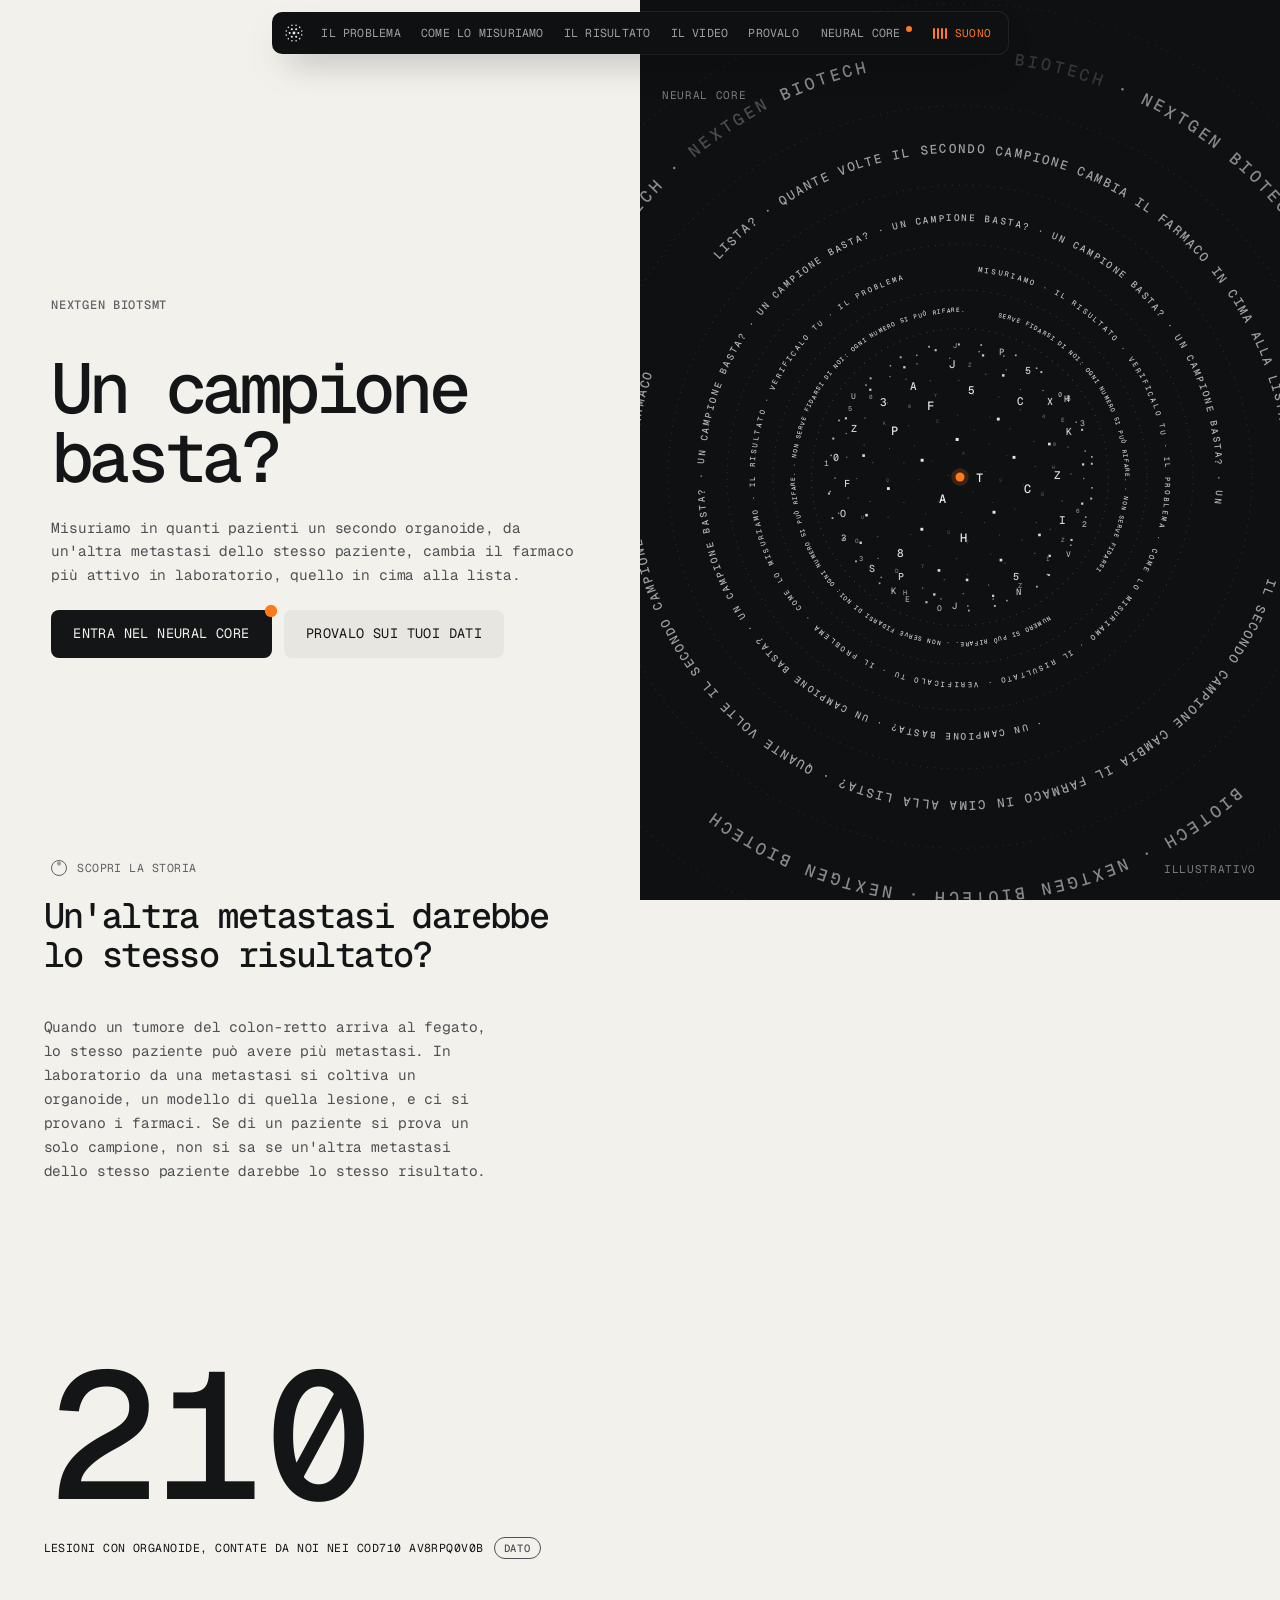
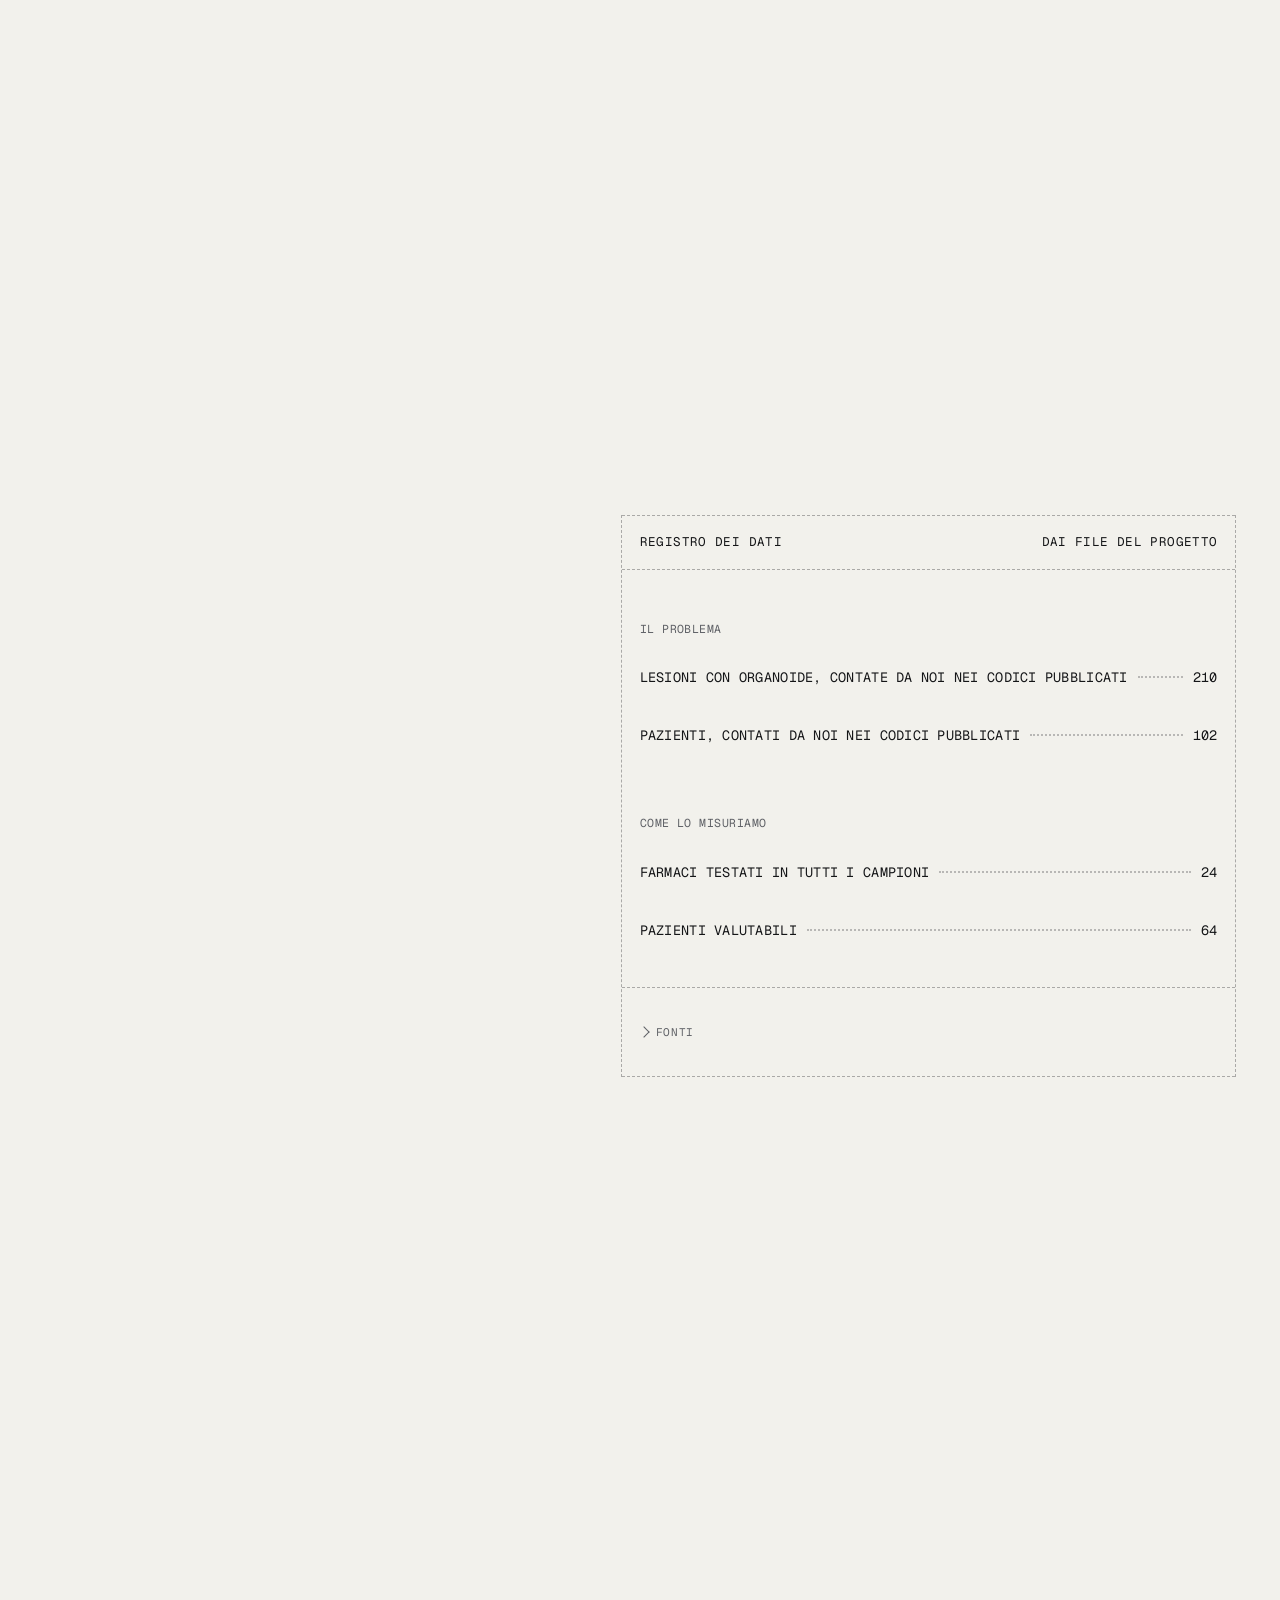
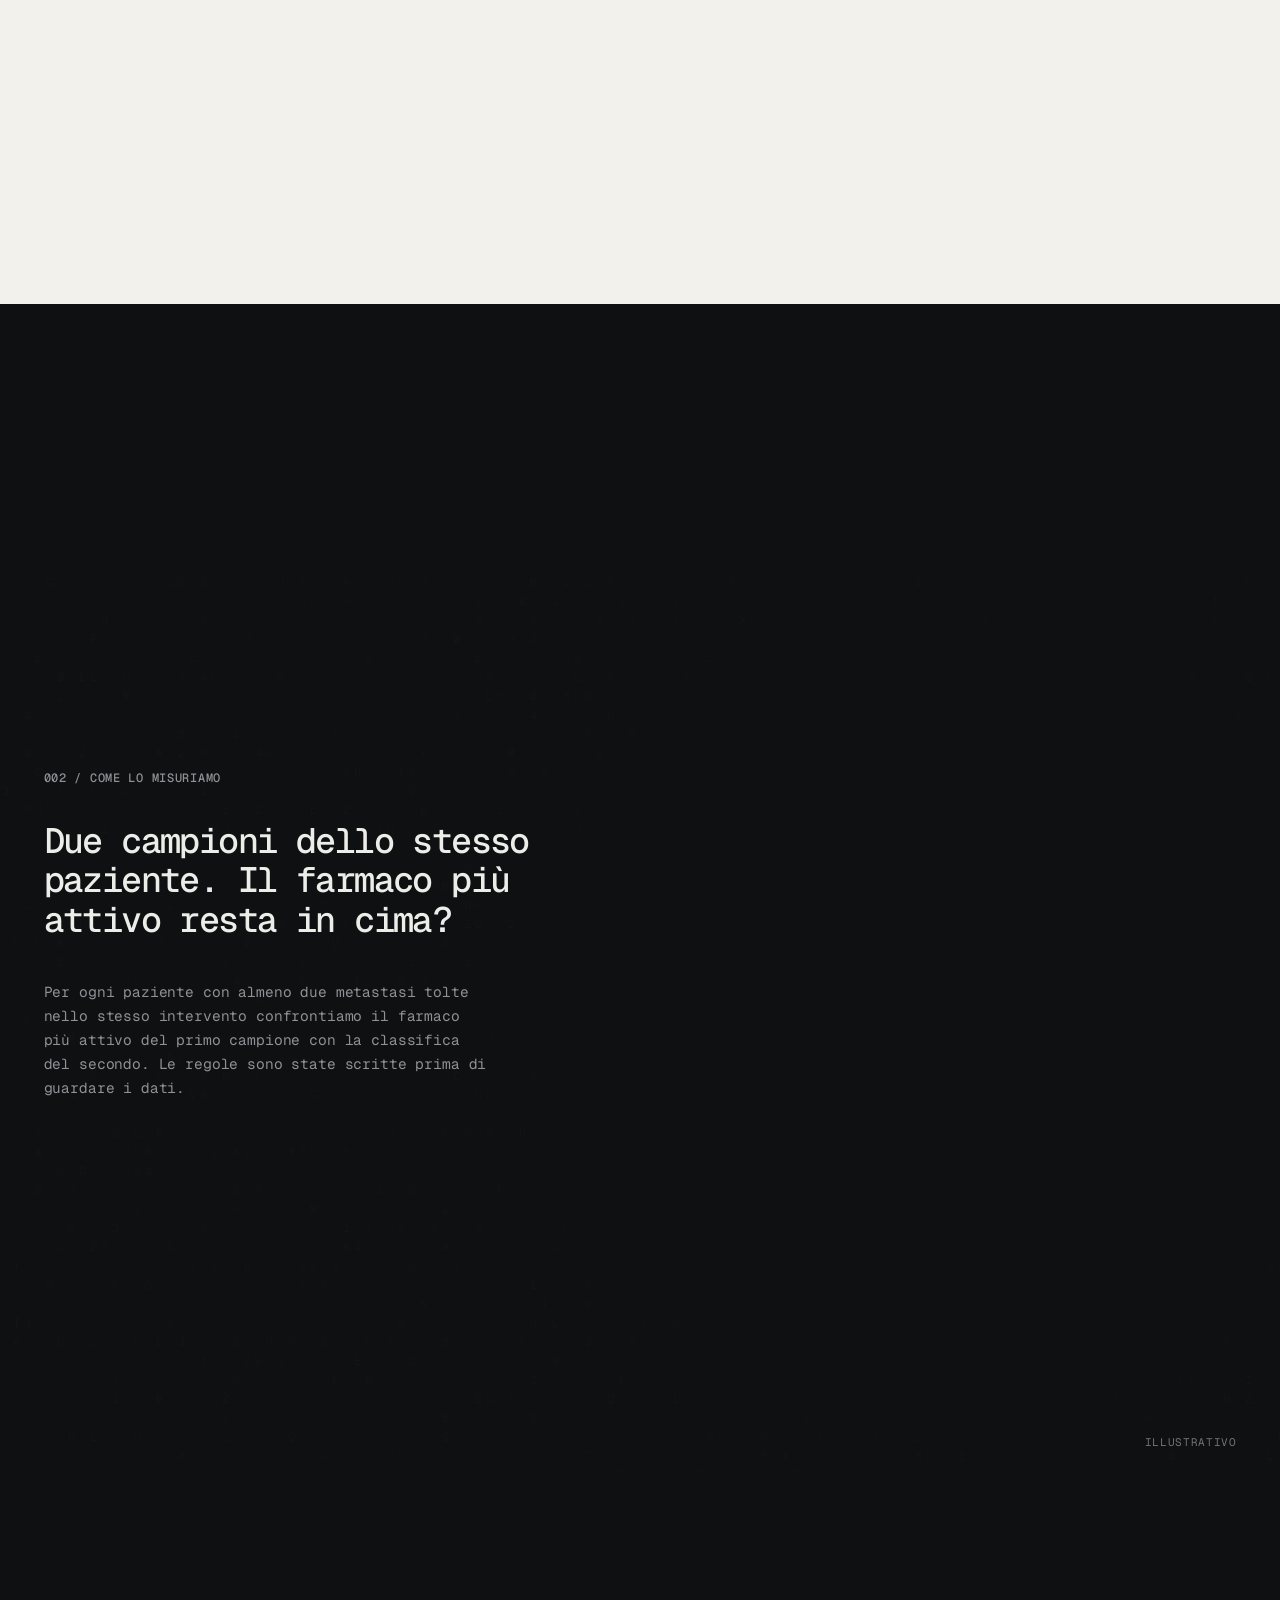
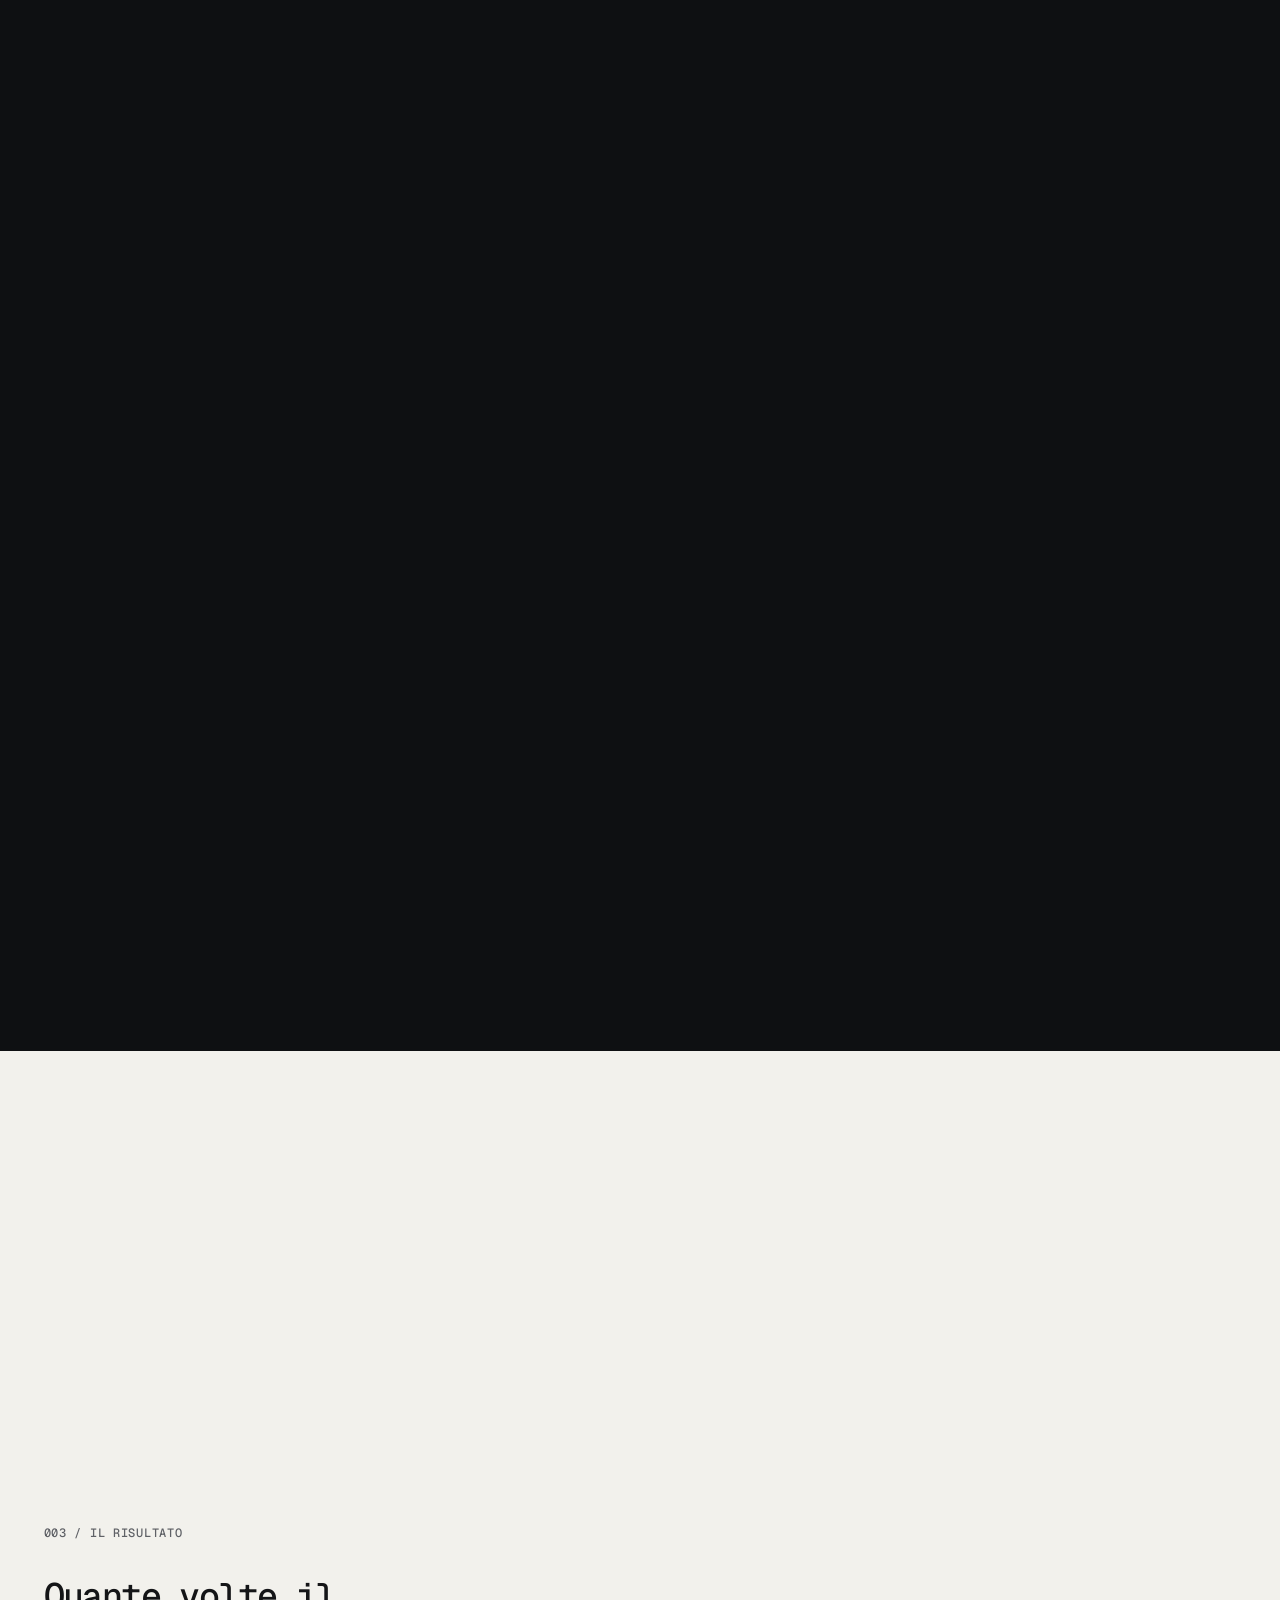
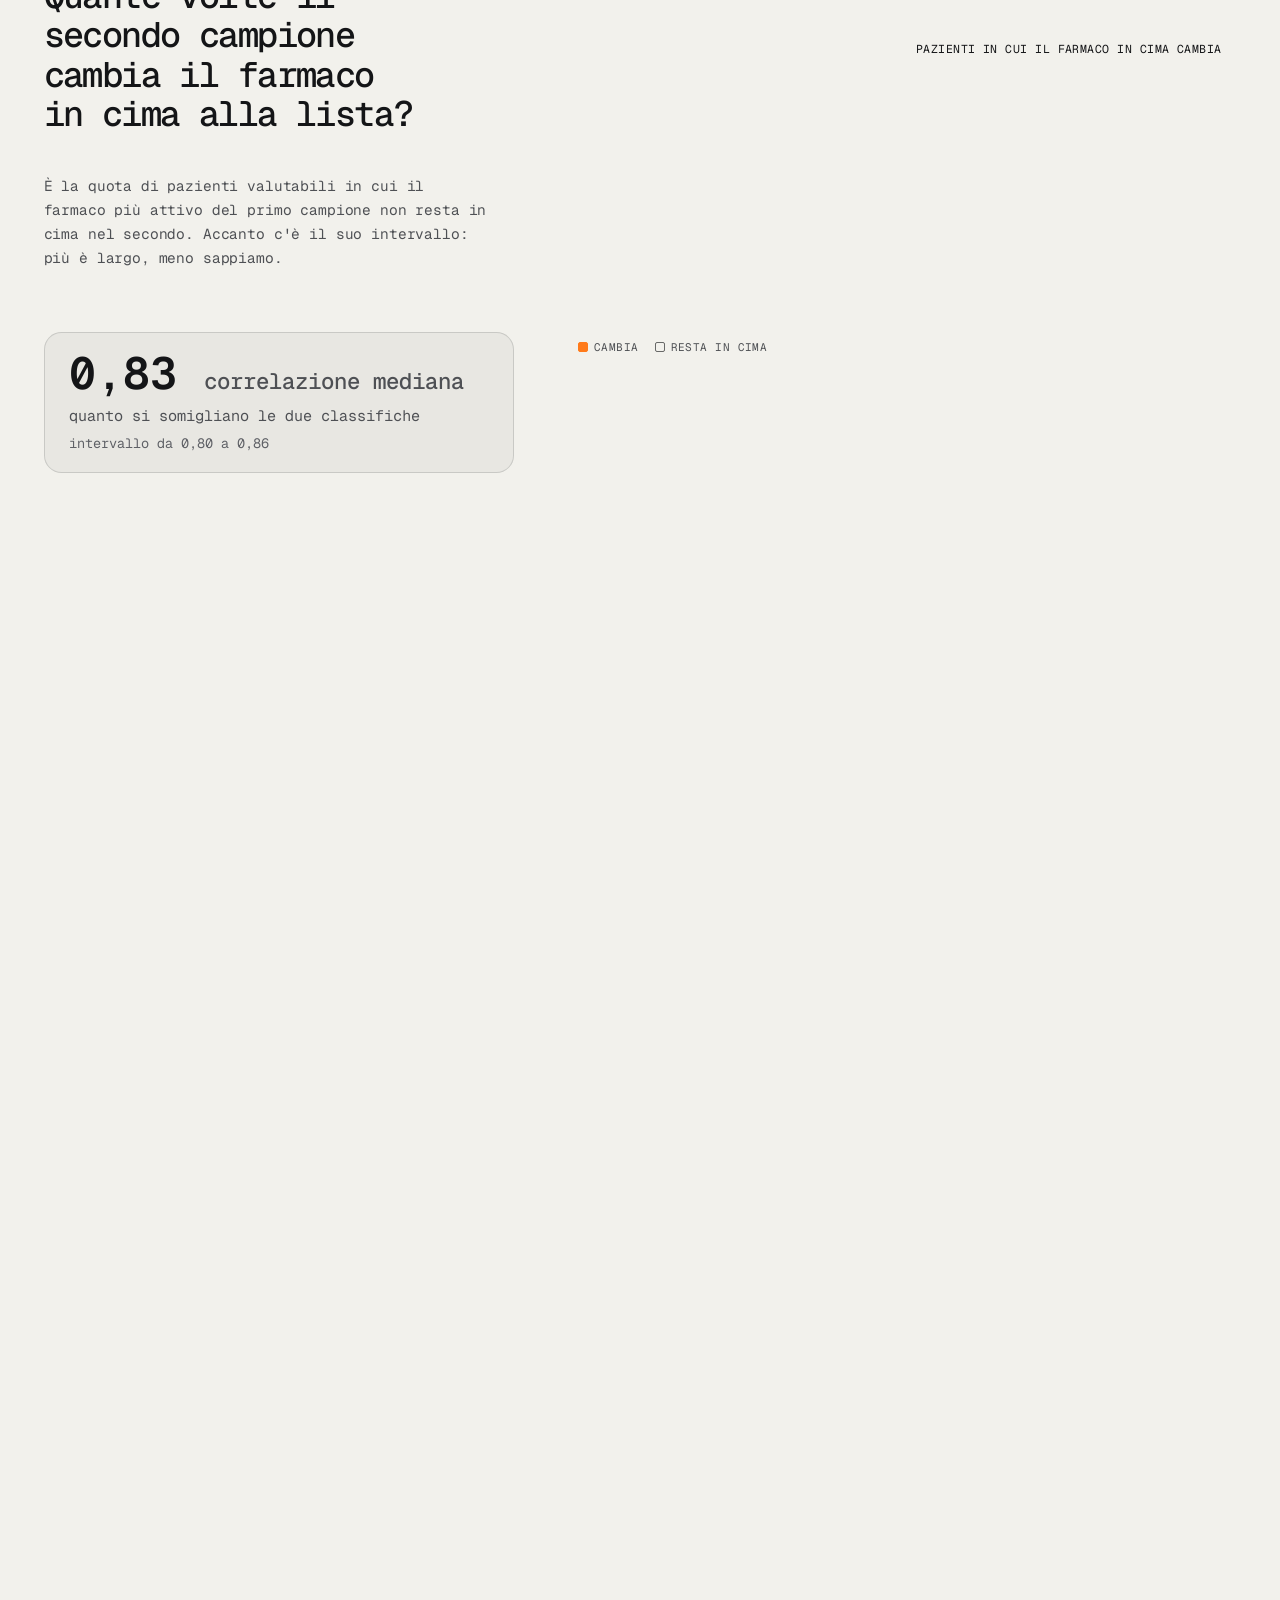
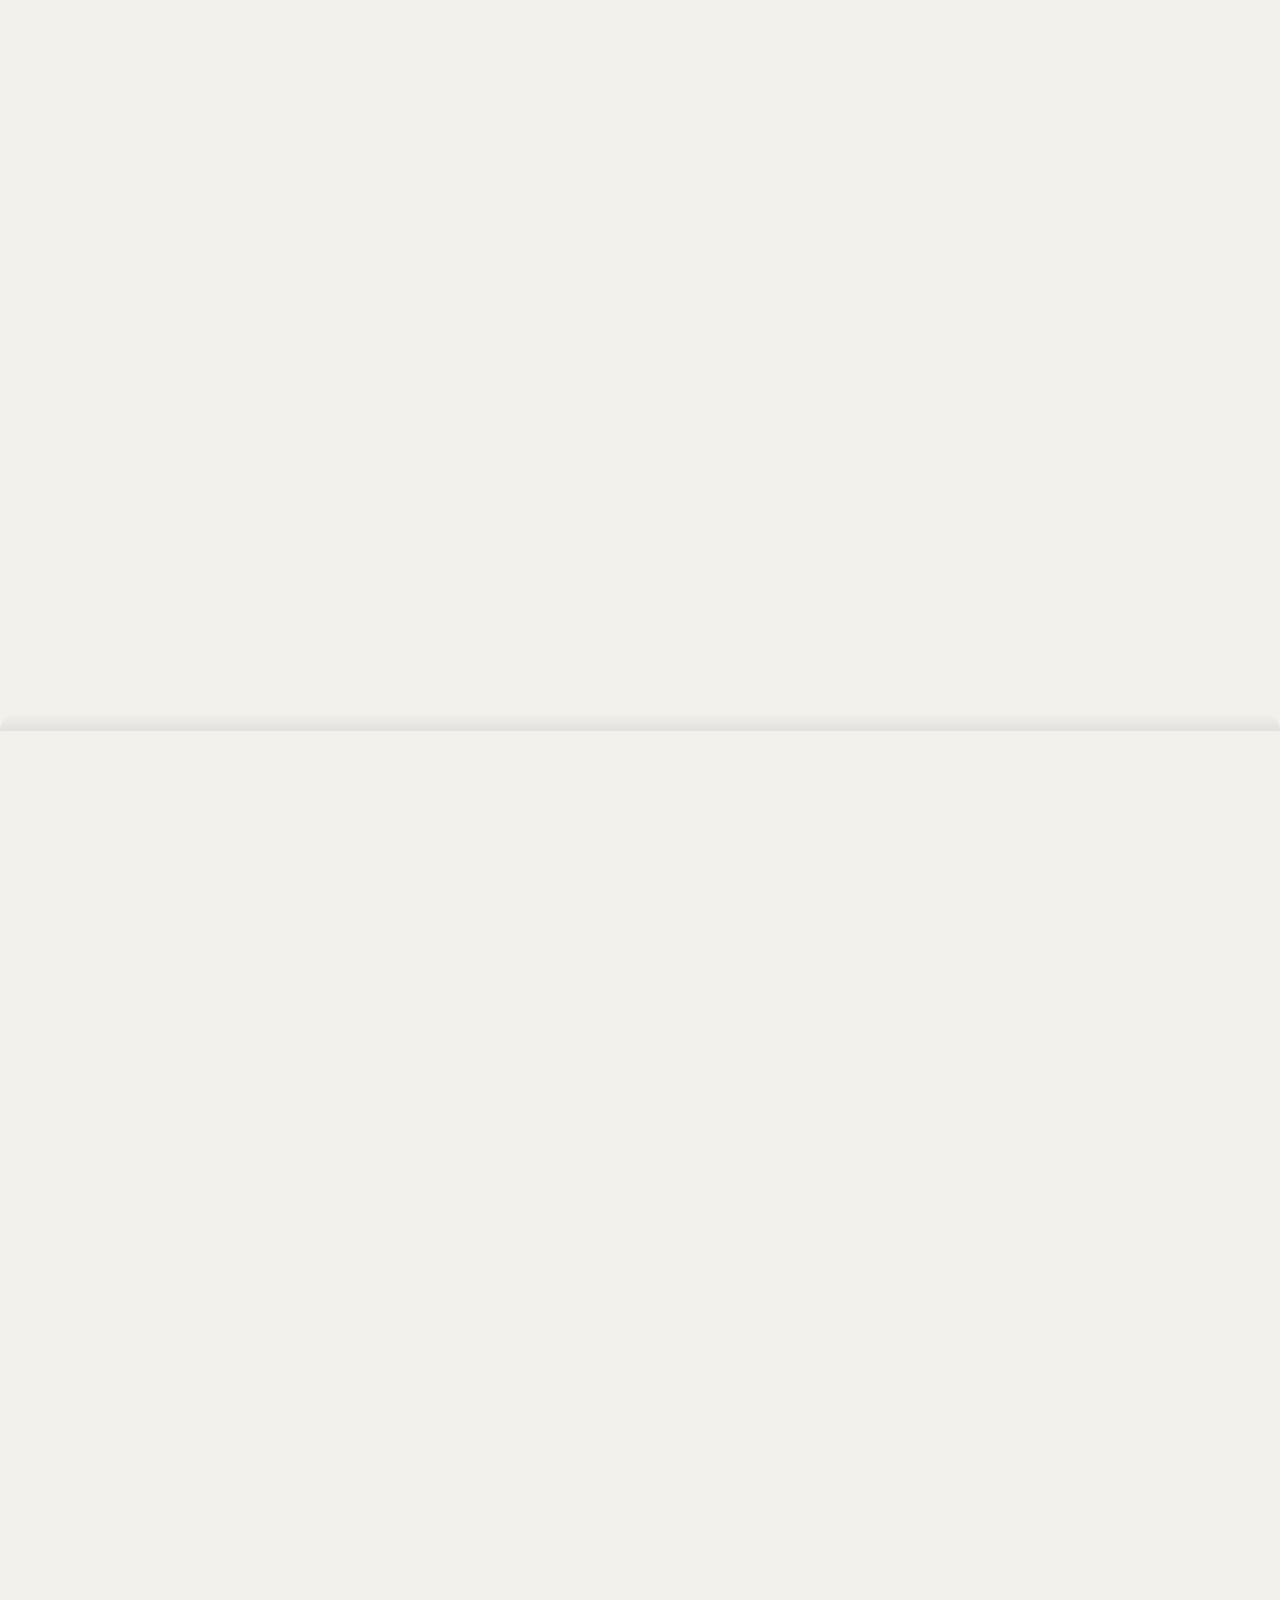
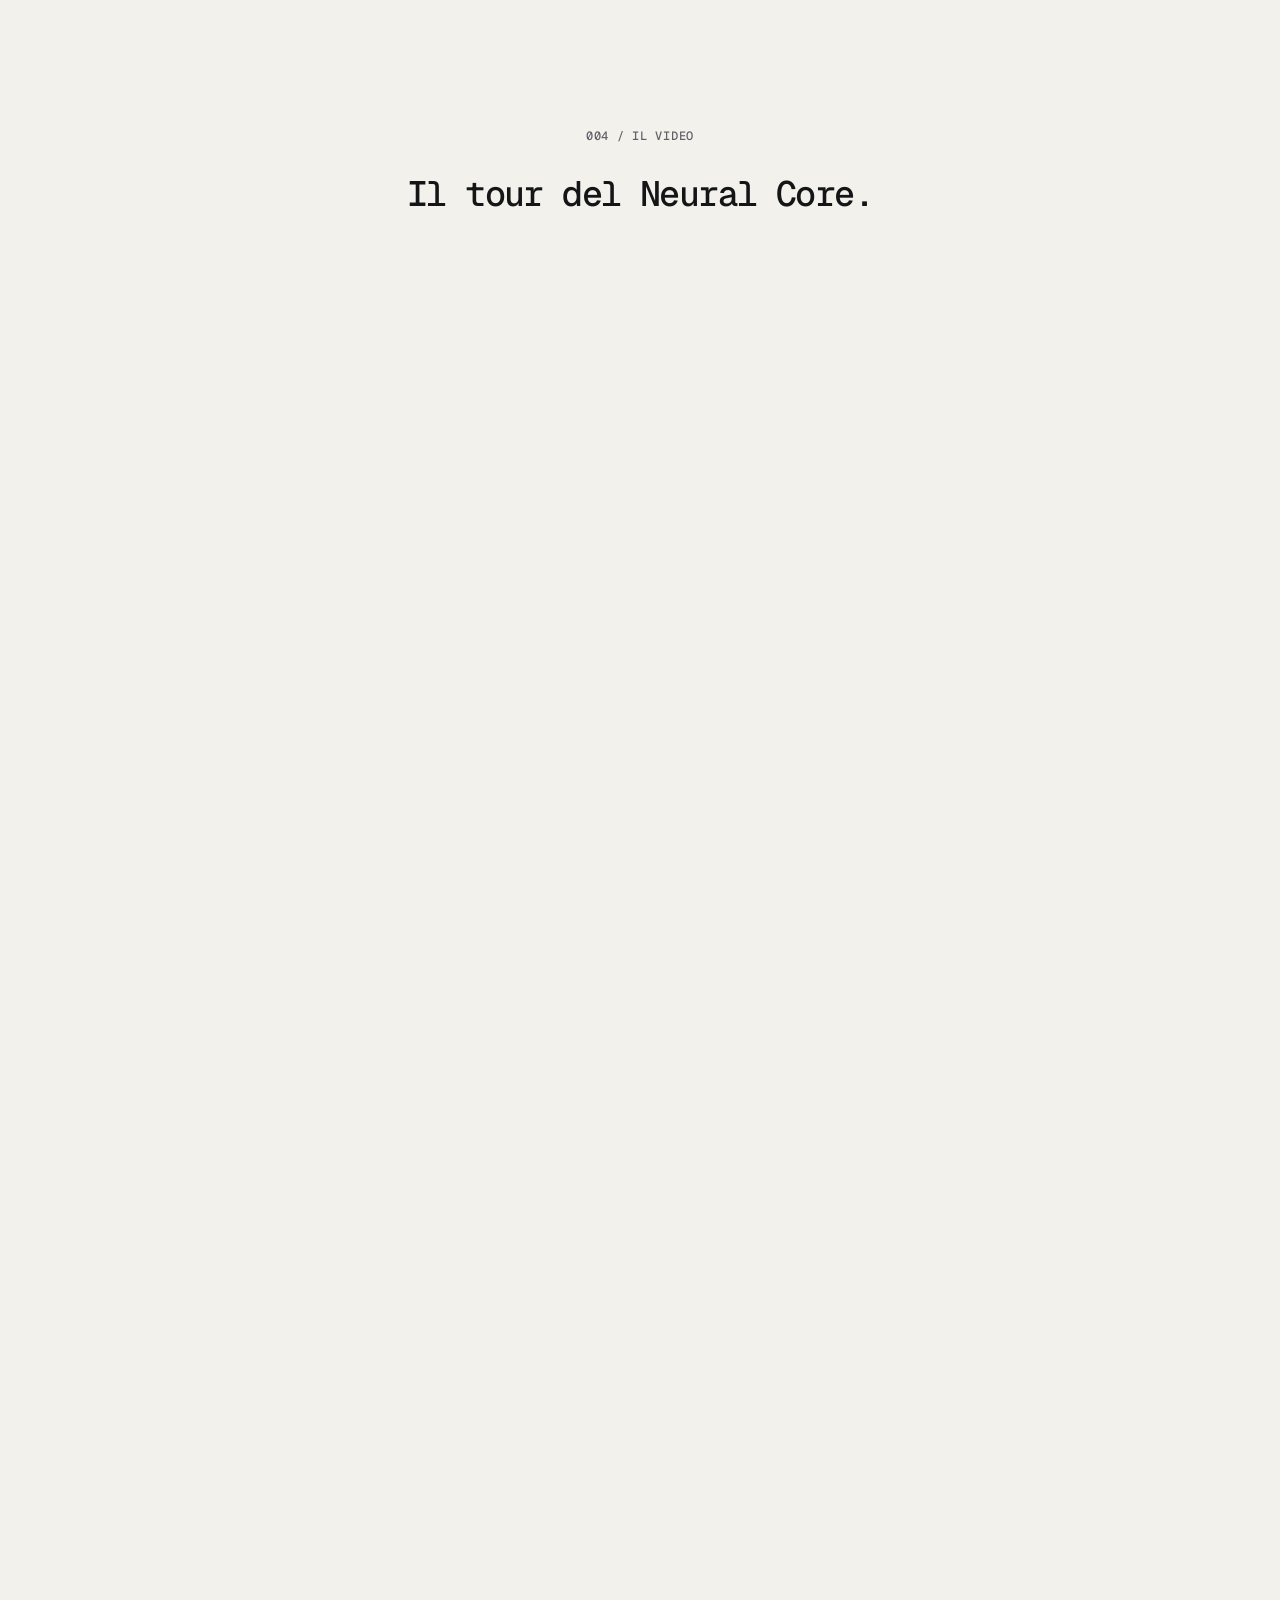
==== commit 34a1e07e: "Anteprima ultime correzioni M1 K1 E1 U2 U1 in prova-2411/ (cartella di prova non collegata): sito co" ====
--- a/prova-2411/index.html
+++ b/prova-2411/index.html
@@ -8,7 +8,7 @@
 <title>Un campione basta?</title>
 <meta name="description" content="Il farmaco più attivo in una metastasi è lo stesso nelle altre? Una misura su dati reali, con regole scritte prima dei risultati e ogni numero verificabile.">
 <link rel="icon" type="image/svg+xml" href="favicon.svg">
-<link rel="stylesheet" href="css/comune.css?v=0887cc49"><link rel="stylesheet" href="css/landing.css?v=7ad774c4"><link rel="stylesheet" href="css/design32.css?v=feda6b2e">
+<link rel="stylesheet" href="css/comune.css?v=0887cc49"><link rel="stylesheet" href="css/landing.css?v=7ad774c4"><link rel="stylesheet" href="css/design32.css?v=43609e3a">
 <meta property="og:type" content="website">
 <meta property="og:site_name" content="Un campione basta?">
 <meta property="og:locale" content="it_IT">
@@ -26,8 +26,8 @@
 <meta name="twitter:image" content="https://veracore.it/prova-2411/media/anteprima.jpg">
 <meta name="twitter:image:alt" content="La sfera del Neural Core: pazienti, campioni e farmaci come punti luminosi collegati da filamenti.">
 <link rel="preload" href="fornitori/font/geist-mono-latin-wght-normal.woff2" as="font" type="font/woff2" crossorigin>
-<link rel="preload" href="v32/design32.js?v=d46bce6c" as="script">
-<script src="v32/design32.js?v=d46bce6c" defer></script>
+<link rel="preload" href="v32/design32.js?v=7233faf7" as="script">
+<script src="v32/design32.js?v=7233faf7" defer></script>
 <script src="v32/transizione32.js?v=028c5428" defer></script>
 <script src="landing.js?v=0e29acc8" defer></script>
 <link rel="stylesheet" href="vera/vera.css?v=68ce7497">
@@ -38,6 +38,6 @@
 </head>
 <body class="landing v32">
 <a class="salta" href="#contenuto">Vai al contenuto</a>
-<div class="pagina" data-design="32" data-parole="{&quot;nome&quot;: &quot;VERA&quot;, &quot;marca&quot;: &quot;&quot;, &quot;catalogo&quot;: &quot;vera/catalogo.json?v=951af781&quot;, &quot;stati_js&quot;: {&quot;caricamento&quot;: &quot;Apro il catalogo verificato…&quot;, &quot;nessuna_fonte&quot;: &quot;nessuna fonte&quot;}, &quot;risposta&quot;: {&quot;aria&quot;: &quot;Risposta di {nome}&quot;, &quot;posso_risponderti&quot;: &quot;Posso risponderti su:&quot;, &quot;altri&quot;: &quot;Altri comandi: pausa, testo intero, ferma&quot;, &quot;pausa&quot;: &quot;Pausa&quot;, &quot;riprendi&quot;: &quot;Riprendi&quot;, &quot;tutto&quot;: &quot;Testo intero&quot;, &quot;ferma&quot;: &quot;Ferma&quot;, &quot;torna&quot;: &quot;Torna al Neural Core&quot;, &quot;impronta&quot;: &quot;Impronta&quot;, &quot;copia&quot;: &quot;Copia&quot;, &quot;copiata&quot;: &quot;Copiata&quot;, &quot;selezionata&quot;: &quot;Selezionata&quot;, &quot;riga&quot;: &quot;riga&quot;, &quot;esiti&quot;: {&quot;preparata&quot;: &quot;Risposta preparata e verificata in anticipo&quot;, &quot;verificata&quot;: &quot;Frasi verificate&quot;, &quot;rifiutata&quot;: &quot;Rifiuto&quot;, &quot;ripiego&quot;: &quot;Senza risposta dal vivo&quot;}, &quot;nota_preparata&quot;: &quot;Dal catalogo verificato: ogni frase ha la sua fonte.&quot;, &quot;nota_verificata&quot;: &quot;Dal vivo: ogni frase è passata dal verificatore.&quot;, &quot;interrotta&quot;: &quot;Il testo è completo qui sopra.&quot;, &quot;voce_riprova&quot;: &quot;La voce non è partita: tocca per riprovare&quot;}, &quot;video&quot;: {&quot;etichetta&quot;: &quot;Il video&quot;, &quot;titolo&quot;: &quot;Il tour del Neural Core.&quot;, &quot;pausa&quot;: &quot;Pausa&quot;, &quot;riproduci&quot;: &quot;Riproduci&quot;, &quot;audio&quot;: &quot;Audio&quot;, &quot;vai&quot;: &quot;Vai alla scena&quot;, &quot;fonte&quot;: &quot;Scene dal tour del sito (dati/tour.json)&quot;, &quot;scorri&quot;: &quot;Scorri&quot;}, &quot;metodo&quot;: {&quot;campioni&quot;: [&quot;Campione 1&quot;, &quot;Campione 2&quot;]}, &quot;core&quot;: {&quot;stati&quot;: {&quot;pronta&quot;: &quot;Pronta&quot;, &quot;preparata&quot;: &quot;Risposta preparata&quot;, &quot;inviata&quot;: &quot;Cerca le prove&quot;, &quot;parla&quot;: &quot;Risponde&quot;, &quot;finita&quot;: &quot;Ha risposto&quot;, &quot;rifiuto&quot;: &quot;Rifiuto&quot;}, &quot;nodi&quot;: {&quot;domanda&quot;: &quot;Domanda&quot;, &quot;presa&quot;: &quot;Presa in carico&quot;, &quot;fonte&quot;: &quot;Fonte&quot;, &quot;risposta&quot;: &quot;Risposta&quot;, &quot;esito&quot;: &quot;Verificatore&quot;}, &quot;anello&quot;: {&quot;pronta&quot;: &quot;PRONTA&quot;, &quot;inviata&quot;: &quot;DOMANDA RICEVUTA&quot;, &quot;fonte&quot;: &quot;FONTE&quot;, &quot;risposta&quot;: &quot;RISPOSTA&quot;, &quot;rifiuto&quot;: &quot;RISPONDO SOLO CON LE PROVE DEL PROGETTO&quot;}, &quot;fusione&quot;: &quot;Controllo le prove&quot;, &quot;satelliti&quot;: {&quot;METODO&quot;: &quot;METODO&quot;, &quot;DATI&quot;: &quot;DATI&quot;, &quot;EVIDENZE&quot;: &quot;FONTI&quot;, &quot;VERIFICATORE&quot;: &quot;VERIFICATORE&quot;}, &quot;via&quot;: {&quot;preparata&quot;: &quot;Preparata&quot;, &quot;scritta&quot;: &quot;Scritta&quot;}, &quot;voce&quot;: {&quot;attiva&quot;: &quot;Attiva la voce&quot;, &quot;spenta&quot;: &quot;Voce spenta&quot;, &quot;accesa&quot;: &quot;Voce accesa&quot;, &quot;aria&quot;: &quot;Voce di {nome}: l&#x27;audio già preparato delle risposte, solo dove coincide con il testo&quot;}, &quot;nessuna&quot;: &quot;Questa domanda non è tra quelle preparate: scegline una dall&#x27;elenco.&quot;, &quot;chiedi&quot;: &quot;Chiedi&quot;, &quot;microfono&quot;: {&quot;aria&quot;: &quot;Fai la domanda a voce&quot;, &quot;ferma_aria&quot;: &quot;Smetti di ascoltare&quot;, &quot;ascolta&quot;: &quot;Ascolta&quot;, &quot;avviso&quot;: &quot;La voce viene trascritta dal riconoscimento vocale del tuo browser, che può inviarla al suo fornitore. Noi riceviamo solo il testo e non lo salviamo.&quot;, &quot;errore&quot;: &quot;Microfono non disponibile: attiva la Dettatura nelle impostazioni o scrivi la domanda.&quot;, &quot;errore_prima&quot;: &quot;Microfono non disponibile: scrivi la domanda.&quot;, &quot;ascolto_riga&quot;: &quot;Ti ascolto… tocca il microfono per fermare&quot;, &quot;niente&quot;: &quot;Non ho sentito niente: riprova o scrivi la domanda.&quot;}}, &quot;suono&quot;: {&quot;eti&quot;: &quot;Suono&quot;, &quot;riprendi&quot;: &quot;Riprendi&quot;, &quot;aria_spento&quot;: &quot;Suono dell’ambiente spento: premi per accenderlo&quot;, &quot;aria_acceso&quot;: &quot;Suono dell’ambiente acceso: premi per spegnerlo&quot;, &quot;aria_riprendi&quot;: &quot;Suono dell’ambiente: l’avevi acceso, premi per riprenderlo&quot;, &quot;volume&quot;: &quot;Volume&quot;, &quot;volume_aria&quot;: &quot;Volume del suono dell’ambiente&quot;, &quot;nota&quot;: &quot;Suono generato dal vivo nel browser, senza file. Si abbassa quando {nome} parla.&quot;, &quot;non_partito&quot;: &quot;Il suono non è partito: tocca di nuovo&quot;}, &quot;trascina&quot;: {&quot;riga&quot;: &quot;valore misurato: {valore}&quot;}, &quot;audio&quot;: &quot;vera/audio_preparato.json?v=5f92a89b&quot;, &quot;anelli&quot;: [&quot;NON SERVE FIDARSI DI NOI: OGNI NUMERO SI PUÒ RIFARE.&quot;, &quot;IL PROBLEMA · COME LO MISURIAMO · IL RISULTATO · VERIFICALO TU&quot;, &quot;UN CAMPIONE BASTA?&quot;, &quot;QUANTE VOLTE IL SECONDO CAMPIONE CAMBIA IL FARMACO IN CIMA ALLA LISTA?&quot;, &quot;NEXTGEN BIOTECH&quot;, &quot;COME LO MISURIAMO&quot;], &quot;vocabolario&quot;: &quot;IL PROBLEMA COME LO MISURIAMO IL RISULTATO VERIFICALO TU UN&#x27;ALTRA METASTASI DAREBBE LO STESSO RISULTATO? DUE CAMPIONI DELLO STESSO PAZIENTE. IL FARMACO PIÙ ATTIVO RESTA IN CIMA? QUANTE VOLTE IL SECONDO CAMPIONE CAMBIA IL FARMACO IN CIMA ALLA LISTA? NON SERVE FIDARSI DI NOI: OGNI NUMERO SI PUÒ RIFARE.&quot;, &quot;microfono_acceso&quot;: true, &quot;ingresso_con_suono&quot;: true, &quot;ingresso&quot;: {&quot;entra&quot;: &quot;Entra&quot;, &quot;senza_suono&quot;: &quot;Entra senza suono&quot;}}"><div class="nav-guscio"><nav class="nav" aria-label="Il percorso"><div class="nav-riga"><a class="nav-logo" href="#apertura" aria-label="Torna all&#x27;inizio"><svg viewBox="0 0 24 24" aria-hidden="true"><circle cx="12" cy="12" r="1.7"></circle><circle cx="17.2" cy="12" r="1.25"></circle><circle cx="14.6" cy="16.5" r="1.25"></circle><circle cx="9.4" cy="16.5" r="1.25"></circle><circle cx="6.8" cy="12" r="1.25"></circle><circle cx="9.4" cy="7.5" r="1.25"></circle><circle cx="14.6" cy="7.5" r="1.25"></circle><circle cx="21.28" cy="14.47" r="0.95"></circle><circle cx="18.8" cy="18.78" r="0.95"></circle><circle cx="14.5" cy="21.27" r="0.95"></circle><circle cx="9.53" cy="21.28" r="0.95"></circle><circle cx="5.22" cy="18.8" r="0.95"></circle><circle cx="2.73" cy="14.5" r="0.95"></circle><circle cx="2.72" cy="9.53" r="0.95"></circle><circle cx="5.2" cy="5.22" r="0.95"></circle><circle cx="9.5" cy="2.73" r="0.95"></circle><circle cx="14.47" cy="2.72" r="0.95"></circle><circle cx="18.78" cy="5.2" r="0.95"></circle><circle cx="21.27" cy="9.5" r="0.95"></circle></svg></a><a class="nav-voce ampia" href="#problema" data-vai="problema">Il problema</a><a class="nav-voce ampia" href="#misura" data-vai="misura">Come lo misuriamo</a><a class="nav-voce ampia" href="#risultato" data-vai="risultato">Il risultato</a><a class="nav-voce ampia" href="#video" data-vai="video">Il video</a><a class="nav-voce nav-provalo" href="#provalo" data-vai="provalo">Provalo</a><span class="nav-spazio"></span><a class="nav-voce" href="#core" data-vai="core">Neural Core<span class="punto" aria-hidden="true"></span></a><span class="nav-suono-guscio"><button class="nav-suono" type="button" data-suono-tasto="1" aria-pressed="false" aria-label="Suono dell’ambiente spento: premi per accenderlo"><span class="barre" aria-hidden="true"><i></i><i></i><i></i><i></i></span><span class="eti" data-suono-eti="1">Suono</span></button><span class="suono-pannello" data-suono-pannello="1"><label class="suono-vol"><span>Volume</span><input type="range" min="0" max="100" step="1" value="60" data-suono-vol="1" aria-label="Volume del suono dell’ambiente"></label><span class="suono-nota" data-suono-nota="1">Suono generato dal vivo nel browser, senza file. Si abbassa quando VERA parla.</span><span class="suono-nota suono-nonpartito" data-suono-nonpartito="1" role="status" hidden>Il suono non è partito: tocca di nuovo</span></span></span></div></nav></div><main id="contenuto" tabindex="-1"><section class="tuffo prima-parte" id="apertura" data-sezione="apertura" data-tuffo="apertura" aria-labelledby="titolo-apertura"><div class="tuffo-fisso"><div class="tuffo-carta"><div class="tuffo-testo"><p class="occhiello" data-scramble="1">NextGen Biotech</p><h1 class="titolo-1" id="titolo-apertura">Un campione basta?</h1><p class="lead messaggio" data-messaggio="config/messaggio_vera.yaml"><span class="riga">Misuriamo in quanti pazienti un secondo organoide, da un&#x27;altra metastasi dello stesso paziente, cambia il farmaco più attivo in laboratorio, quello in cima alla lista.</span></p><div class="tasti"><a class="tasto scuro tasto-core" href="#core">Entra nel Neural Core<span class="punto-stato" aria-hidden="true"></span></a><a class="tasto chiaro tasto-provalo" href="crash-test/strumenti/crash_test_browser/">Provalo sui tuoi dati</a></div></div><p class="indizio" aria-hidden="true"><span class="cerchio"></span>Scopri la storia</p></div><div class="tuffo-scuro" aria-hidden="true"><div class="sfera-ferma" data-sfera-ferma="1"><span class="sf-anello"></span><span class="sf-punti"></span><span class="sf-centro"></span></div><canvas data-core="apertura"></canvas><span class="angolo alto">Neural Core</span><span class="angolo basso">illustrativo</span></div></div></section><section class="problema prima-parte" id="problema" data-sezione="problema" aria-labelledby="titolo-problema"><div class="contenitore"><div class="problema-griglia"><div class="problema-sx"><div class="testo"><p class="occhiello"><span data-scramble="1">001 / Il problema</span></p><h2 class="titolo-2" id="titolo-problema">Un&#x27;altra metastasi darebbe lo stesso risultato?</h2><p class="corpo a-passi"><span class="frase-passo" data-righe="0 1">Quando un tumore del colon-retto arriva al fegato, lo stesso paziente può avere più metastasi.</span> <span class="frase-passo" data-righe="2">In laboratorio da una metastasi si coltiva un organoide, un modello di quella lesione, e ci si provano i farmaci.</span> <span class="frase-passo" data-righe="3">Se di un paziente si prova un solo campione, non si sa se un&#x27;altra metastasi dello stesso paziente darebbe lo stesso risultato.</span></p></div><div class="contatore-blocco"><div class="contatore" data-odometro="problema" role="img" aria-label="210"><span class="cifra"><span class="striscia"><span>0</span><span>1</span><span>2</span><span>3</span><span>4</span><span>5</span><span>6</span><span>7</span><span>8</span><span>9</span><span>?</span><span>&#160;</span></span></span><span class="cifra"><span class="striscia"><span>0</span><span>1</span><span>2</span><span>3</span><span>4</span><span>5</span><span>6</span><span>7</span><span>8</span><span>9</span><span>?</span><span>&#160;</span></span></span><span class="cifra"><span class="striscia"><span>0</span><span>1</span><span>2</span><span>3</span><span>4</span><span>5</span><span>6</span><span>7</span><span>8</span><span>9</span><span>?</span><span>&#160;</span></span></span></div><p class="contatore-piede"><span data-odometro-eti="problema">lesioni con organoide, contate da noi nei codici pubblicati</span><span class="chip dato" data-odometro-chip="problema">Dato</span></p></div></div><div class="registro"><div class="registro-scatola" data-registro="1"><div class="scansione" aria-hidden="true"></div><div class="registro-testa"><span>Registro dei dati</span><span>Dai file del progetto</span></div><div class="registro-gruppo"><span>Il problema</span><span></span></div><div class="registro-riga" data-valore="210" data-eti="lesioni con organoide, contate da noi nei codici pubblicati" data-chip="Dato" title="evidence/replica_sessione/DATA_AUDIT.csv · riga 49 · valore · impronta c543f560b608…"><span class="voce">lesioni con organoide, contate da noi nei codici pubblicati</span><span class="puntini" aria-hidden="true"></span><span class="val">210</span></div><div class="registro-riga" data-valore="102" data-eti="pazienti, contati da noi nei codici pubblicati" data-chip="Dato" title="evidence/replica_sessione/DATA_AUDIT.csv · riga 15 · valore · impronta c543f560b608…"><span class="voce">pazienti, contati da noi nei codici pubblicati</span><span class="puntini" aria-hidden="true"></span><span class="val">102</span></div><div class="registro-gruppo"><span>Come lo misuriamo</span><span></span></div><div class="registro-riga" data-valore="24" data-eti="farmaci testati in tutti i campioni" data-chip="Dato" title="results/s5_rapporto_conteggi.csv · riga 8 · valore · impronta 608da0749e7f…"><span class="voce">farmaci testati in tutti i campioni</span><span class="puntini" aria-hidden="true"></span><span class="val">24</span></div><div class="registro-riga" data-valore="64" data-eti="pazienti valutabili" data-chip="Dato" title="results/analisi_primaria.csv · riga 30 · denominatore · impronta 02bc37a64498c473…"><span class="voce">pazienti valutabili</span><span class="puntini" aria-hidden="true"></span><span class="val">64</span></div><div class="registro-coda fonte"><details class="fonti-32"><summary>Fonti</summary><div class="fonti-corpo"><ul class="fonti-lista"><li><span class="fonti-nome">lesioni con organoide, contate da noi nei codici pubblicati</span><span class="fonti-parte">evidence/replica_sessione/DATA_AUDIT.csv</span><span class="fonti-parte">riga 49</span><span class="fonti-parte">valore</span><span class="fonti-parte">impronta c543f560b608…</span></li><li><span class="fonti-nome">pazienti, contati da noi nei codici pubblicati</span><span class="fonti-parte">evidence/replica_sessione/DATA_AUDIT.csv</span><span class="fonti-parte">riga 15</span><span class="fonti-parte">valore</span><span class="fonti-parte">impronta c543f560b608…</span></li><li><span class="fonti-nome">farmaci testati in tutti i campioni</span><span class="fonti-parte">results/s5_rapporto_conteggi.csv</span><span class="fonti-parte">riga 8</span><span class="fonti-parte">valore</span><span class="fonti-parte">impronta 608da0749e7f…</span></li><li><span class="fonti-nome">pazienti valutabili</span><span class="fonti-parte">results/analisi_primaria.csv</span><span class="fonti-parte">riga 30</span><span class="fonti-parte">denominatore</span><span class="fonti-parte">impronta 02bc37a64498c473…</span></li></ul><details class="pannello-documento" data-documento="docs/DIFFERENZE_DESCRITTIVE.md"><summary>Registro delle differenze con l&#x27;articolo</summary><div class="corpo-documento"><p>Questo registro confronta alcuni conteggi della <strong>struttura</strong> dei dati pubblicati con quelli dichiarati dagli autori. Fonte: Kryeziu et al., <em>Cell Reports Medicine</em> 2026 (e preprint su Research Square, 2025). Non contiene numeri: i valori, nostri e dell'articolo, con la fonte e la pagina, stanno in due file.</p><ul><li><code>evidence/differenze_descrittive_codici.csv</code>: solo codici dei campioni, per ricontrollare a mano le voci.</li></ul><p>Ogni voce porta la stessa nota: <strong>differenza descrittiva tra la nostra lettura dei codici e quella degli autori; non cambia le regole preregistrate.</strong> Una differenza qui non è un errore di nessuno e non sposta nessuna regola: dice soltanto che contando dai codici pubblicati si ottiene un numero diverso da quello scritto nel testo, e perché.</p><h4>Che cosa si legge (e che cosa no)</h4><p>Solo struttura:</p><ul><li>da <strong>Data S1</strong> le colonne <code>sample_id</code> e <code>patient</code>;</li><li>da <strong>Data S5</strong> la colonna <code>sample_id</code> e le colonne <code>run_id_harmonize</code>, <code>run_id_lib1</code>, <code>run_id_lib2</code> (per i <code>run_id</code> conta solo se la cella è piena);</li><li>dal <strong>test dei dati</strong> (<code>DATA_AUDIT.csv</code>) la riga del numero di lesioni.</li></ul><p>Nessuna colonna dei farmaci e nessun DSS: il programma chiede le colonne per nome e un test controlla che non ne chieda altre. Paziente e intervento vengono dal nome del campione, con la convenzione degli autori (<code>docs/CONVENZIONE_NOMI.md</code>): un nome che non la rispetta è escluso e contato. Prima della lettura il programma controlla che i due file siano quelli della preregistrazione (stessa impronta SHA256).</p><h4>Le voci</h4><ul><li><strong>Organoidi.</strong> Quanti organoidi (PDO) ci sono in Data S5, uno per riga, contro gli organoidi del biobanco dichiarati dagli autori (Summary, Introduzione e Figura 2). Il numero dell'articolo si riferisce agli organoidi, non alle lesioni.</li><li><strong>Pazienti.</strong> I pazienti distinti nei codici di Data S5, contro i pazienti della stessa frase degli autori.</li><li><strong>Pazienti con più lesioni e i loro organoidi.</strong> I pazienti con almeno due lesioni diverse, in qualunque intervento, e tutti i loro organoidi, contro i pazienti e gli organoidi della figura sui PDO di più lesioni (legenda della Figura 6A).</li><li><strong>Pazienti con due organoidi dello stesso intervento.</strong> Accanto alla voce precedente: qui le lesioni devono venire dalla stessa resezione, come nella Figura 6E, che è la parte 1 del controllo D8. Il D8 conta in più solo gli organoidi con almeno un DSS nei farmaci del pannello: qui i DSS non si leggono.</li><li><strong>Coppie spaziali.</strong> Le coppie di organoidi dello stesso intervento, contate dai soli codici di Data S5, contro le coppie della figura sull'eterogeneità (Figura 6B).</li><li><strong>Coppie tra pazienti.</strong> Una coppia per ogni coppia di pazienti presenti nei codici, contro la stessa figura.</li><li><strong>Organoidi con entrambe le librerie.</strong> Gli organoidi di Data S5 con <code>run_id_lib1</code> e <code>run_id_lib2</code> entrambi pieni, contro quelli che gli autori dicono testati con le due librerie (STAR Methods).</li><li><strong>Pazienti di quegli organoidi</strong>, secondo la convenzione dei nomi, contro i pazienti della stessa frase degli autori.</li><li><strong>Interventi di quegli organoidi</strong>: gli autori non lo dichiarano; lo riportiamo perché un paziente può avere più interventi, e questo può spiegare la differenza sui pazienti.</li><li><strong>Controllo con Data S1</strong>: quanti dei codici di quegli organoidi compaiono in Data S1 e quanti hanno lo stesso paziente della convenzione dei nomi.</li><li><strong>Codici validi e non validi</strong>: i conteggi di base da cui partono le voci qui sopra.</li></ul><p>Nel file dei codici ci sono, per ricontrollarle a mano, le coppie spaziali e temporali, gli organoidi con entrambe le librerie, i pazienti con più lesioni (con il numero delle loro lesioni e dei loro organoidi) e i pazienti con due organoidi dello stesso intervento.</p><h4>Che cosa non è</h4><p>Non è un'analisi dei risultati e non legge valori di risposta. Non cambia il controllo D8, il test dei dati né l'analisi primaria: le loro regole restano quelle preregistrate e confermate.</p><h4>Come si rifà</h4><pre><code>python -m strumenti.differenze_descrittive --s5 data/raw/Data_S5.xlsx --s1 data/raw/Data_S1.xlsx --audit evidence/replica_sessione/DATA_AUDIT.csv</code></pre><h4>I valori, nostri e dell&#x27;articolo</h4><div class="tabella-scorre" tabindex="0" role="region" aria-label="I valori, nostri e dell&#x27;articolo"><table><thead><tr><th scope=col>Voce</th><th scope=col>Nostro</th><th scope=col>Articolo</th><th scope=col>Come contiamo</th></tr></thead><tbody><tr><td><code>pdo_in_S5</code></td><td>211</td><td>213</td><td>righe di Data S5 con un sample_id (un PDO per riga)</td></tr><tr><td><code>pazienti_nei_codici</code></td><td>102</td><td>102</td><td>pazienti distinti nei codici validi di Data S5</td></tr><tr><td><code>pdo_di_pazienti_con_almeno_2_lesioni</code></td><td>174</td><td>175</td><td>tutti i PDO di Data S5 di quei pazienti</td></tr><tr><td><code>pazienti_con_almeno_2_lesioni</code></td><td>65</td><td>66</td><td>pazienti con almeno 2 lesioni diverse nei codici di Data S5, in qualunque intervento (lesione = intervento + &#x27;_&#x27; + t&lt;n&gt;)</td></tr><tr><td><code>pazienti_con_almeno_2_pdo_stesso_intervento</code></td><td>64</td><td>64</td><td>pazienti con almeno 2 PDO con lo stesso codice prima di &#x27;_&#x27; (stesso intervento), dai soli codici; il D8 conta in piu&#x27; solo i PDO con almeno un DSS nei 24 farmaci, qui non letti</td></tr><tr><td><code>lesioni</code></td><td>210</td><td>non dichiarato</td><td>riga struttura / lesioni del test dei dati (src/data_audit.py): lesione = intervento + &#x27;_&#x27; + t&lt;n&gt;, dai codici di Data S4</td></tr><tr><td><code>coppie_spaziali</code></td><td>154</td><td>151</td><td>coppie di PDO di Data S5 con lo stesso codice prima di &#x27;_&#x27; (stesso intervento), dai soli codici</td></tr><tr><td><code>coppie_temporali</code></td><td>32</td><td>27</td><td>coppie di PDO di Data S5 dello stesso paziente da interventi diversi, dai soli codici</td></tr><tr><td><code>coppie_tra_pazienti</code></td><td>5151</td><td>5151</td><td>una coppia per ogni coppia di pazienti presenti nei codici di Data S5 (n x (n-1) / 2)</td></tr><tr><td><code>pdo_entrambe_le_librerie</code></td><td>22</td><td>22</td><td>PDO di Data S5 con run_id_lib1 e run_id_lib2 entrambi pieni</td></tr><tr><td><code>pazienti_entrambe_le_librerie</code></td><td>11</td><td>12</td><td>pazienti di quei PDO secondo la convenzione dei nomi</td></tr><tr><td><code>interventi_entrambe_le_librerie</code></td><td>15</td><td>non dichiarato</td><td>interventi distinti di quei PDO secondo la convenzione dei nomi</td></tr><tr><td><code>entrambe_le_librerie_in_S1</code></td><td>15</td><td>non dichiarato</td><td>quanti di quei codici compaiono in Data S1 (colonna sample_id)</td></tr><tr><td><code>entrambe_le_librerie_concordi_con_S1</code></td><td>15</td><td>non dichiarato</td><td>quanti di quelli in Data S1 hanno lo stesso paziente della convenzione</td></tr><tr><td><code>pdo_con_codice_valido</code></td><td>211</td><td>non dichiarato</td><td>sample_id di Data S5 che rispettano la convenzione dei nomi</td></tr><tr><td><code>sample_id_non_validi</code></td><td>0</td><td>non dichiarato</td><td>sample_id di Data S5 che non rispettano la convenzione: esclusi, mai indovinati</td></tr></tbody></table></div><p class="nota fonte-documento">Dal file <code>evidence/differenze_descrittive.csv</code> (con il suo .meta.json) · impronta <code>36329e002ae71459…</code></p><p class="nota omessi">Non mostrati qui: 5 blocchi del documento che contengono un nome di persona o parlano dei dati di prova.</p><p class="nota fonte-documento">Dal file <code>docs/DIFFERENZE_DESCRITTIVE.md</code> · impronta <code>a5fe3c2788795f4e…</code></p></div></details></div></details></div></div></div></div></div></section><div class="cucitura giu prima-parte" aria-hidden="true"><canvas data-cucitura="giu"></canvas></div><section class="stanza metodo prima-parte" id="misura" data-sezione="misura" aria-labelledby="titolo-misura"><canvas class="campo" data-campo="metodo" aria-hidden="true"></canvas><div class="contenitore"><div class="metodo-griglia"><div class="metodo-sx"><header class="metodo-testa"><p class="occhiello"><span data-scramble="1">002 / Come lo misuriamo</span></p><h2 class="titolo-2" id="titolo-misura">Due campioni dello stesso paziente. Il farmaco più attivo resta in cima?</h2><p class="corpo">Per ogni paziente con almeno due metastasi tolte nello stesso intervento confrontiamo il farmaco più attivo del primo campione con la classifica del secondo. Le regole sono state scritte prima di guardare i dati.</p></header><div class="passi-pista"><ol class="passi"><li class="passo" data-modo="1"><p class="passo-num">01 / 06</p><h3 class="passo-titolo">Un paziente, più metastasi</h3><p class="passo-testo">Da una metastasi si coltiva in laboratorio un organoide: un modello in piccolo di quella lesione. Su quello si provano i farmaci.</p><p class="passo-tacche" aria-hidden="true"><i class="fatta ora"></i><i></i><i></i><i></i><i></i><i></i></p></li><li class="passo" data-modo="2"><p class="passo-num">02 / 06</p><h3 class="passo-titolo">Due campioni, stesso intervento</h3><p class="passo-testo">Prendiamo i pazienti con almeno due metastasi tolte nello stesso intervento: due campioni, lo stesso paziente.</p><p class="passo-tacche" aria-hidden="true"><i class="fatta"></i><i class="fatta ora"></i><i></i><i></i><i></i><i></i></p></li><li class="passo" data-modo="3"><p class="passo-num">03 / 06</p><h3 class="passo-titolo">Il farmaco in cima nel primo</h3><p class="passo-testo">Nel primo campione guardiamo quale farmaco è il più attivo in laboratorio: è quello in cima alla lista.</p><p class="passo-tacche" aria-hidden="true"><i class="fatta"></i><i class="fatta"></i><i class="fatta ora"></i><i></i><i></i><i></i></p></li><li class="passo" data-modo="4"><p class="passo-num">04 / 06</p><h3 class="passo-titolo">Resta in cima nel secondo?</h3><p class="passo-testo">Poi guardiamo il secondo campione: lo stesso farmaco è ancora al primo posto? Lo contiamo paziente per paziente.</p><p class="passo-tacche" aria-hidden="true"><i class="fatta"></i><i class="fatta"></i><i class="fatta"></i><i class="fatta ora"></i><i></i><i></i></p></li><li class="passo" data-modo="5"><p class="passo-num">05 / 06</p><h3 class="passo-titolo">Regole firmate prima dei dati</h3><p class="passo-testo">Le regole del conto sono state scritte e firmate prima di aprire i dati: dopo non potevamo scegliere il conto che ci faceva comodo.</p><p class="passo-tacche" aria-hidden="true"><i class="fatta"></i><i class="fatta"></i><i class="fatta"></i><i class="fatta"></i><i class="fatta ora"></i><i></i></p></li><li class="passo" data-modo="6"><p class="passo-num">06 / 06</p><h3 class="passo-titolo">Chiunque può rifarlo</h3><p class="passo-testo">Chiunque può rieseguire l&#x27;analisi principale e ottenere esattamente gli stessi file.</p><p class="passo-tacche" aria-hidden="true"><i class="fatta"></i><i class="fatta"></i><i class="fatta"></i><i class="fatta"></i><i class="fatta"></i><i class="fatta ora"></i></p></li></ol></div></div><div class="metodo-dx"><div class="core-fisso"><canvas data-core="metodo" aria-hidden="true"></canvas><span class="angolo-fig" aria-hidden="true">illustrativo</span></div></div></div></div></section><div class="cucitura su prima-parte" aria-hidden="true"><canvas data-cucitura="su"></canvas></div><section class="risultato" id="risultato" data-sezione="risultato" aria-labelledby="titolo-risultato"><div class="ris-fisso"><div class="contenitore"><div class="ris-griglia"><div class="ris-sx"><p class="occhiello"><span data-scramble="1">003 / Il risultato</span></p><h2 class="titolo-2" id="titolo-risultato">Quante volte il secondo campione cambia il farmaco in cima alla lista?</h2><p class="corpo">È la quota di pazienti valutabili in cui il farmaco più attivo del primo campione non resta in cima nel secondo. Accanto c&#x27;è il suo intervallo: più è largo, meno sappiamo.</p><div class="somiglianza" data-fonte="results/analisi_primaria.csv"><p class="valore"><span class="cifra" title="results/analisi_primaria.csv · riga 49 · valore · impronta 02bc37a64498c473…">0,83</span> <span class="su">correlazione mediana</span></p><p class="didascalia">quanto si somigliano le due classifiche</p><p class="intervallo">intervallo da <span class="cifra" title="results/analisi_primaria.csv · riga 49 · valore · impronta 02bc37a64498c473…">0,80</span> a <span class="cifra" title="results/analisi_primaria.csv · riga 49 · valore · impronta 02bc37a64498c473…">0,86</span></p></div></div><div class="ris-dx"><div><div class="pazienti" aria-hidden="true" title="results/analisi_primaria_pazienti.csv · impronta 1ce69fa98282584e…"><span class="paz" data-ev="1"></span><span class="paz" data-ev="0"></span><span class="paz" data-ev="0"></span><span class="paz" data-ev="0"></span><span class="paz" data-ev="1"></span><span class="paz" data-ev="0"></span><span class="paz" data-ev="0"></span><span class="paz" data-ev="0"></span><span class="paz" data-ev="0"></span><span class="paz" data-ev="1"></span><span class="paz" data-ev="1"></span><span class="paz" data-ev="1"></span><span class="paz" data-ev="1"></span><span class="paz" data-ev="1"></span><span class="paz" data-ev="1"></span><span class="paz" data-ev="0"></span><span class="paz" data-ev="0"></span><span class="paz" data-ev="0"></span><span class="paz" data-ev="0"></span><span class="paz" data-ev="1"></span><span class="paz" data-ev="0"></span><span class="paz" data-ev="0"></span><span class="paz" data-ev="1"></span><span class="paz" data-ev="0"></span><span class="paz" data-ev="0"></span><span class="paz" data-ev="0"></span><span class="paz" data-ev="0"></span><span class="paz" data-ev="0"></span><span class="paz" data-ev="0"></span><span class="paz" data-ev="1"></span><span class="paz" data-ev="0"></span><span class="paz" data-ev="1"></span><span class="paz" data-ev="0"></span><span class="paz" data-ev="1"></span><span class="paz" data-ev="0"></span><span class="paz" data-ev="1"></span><span class="paz" data-ev="0"></span><span class="paz" data-ev="0"></span><span class="paz" data-ev="1"></span><span class="paz" data-ev="0"></span><span class="paz" data-ev="0"></span><span class="paz" data-ev="0"></span><span class="paz" data-ev="0"></span><span class="paz" data-ev="0"></span><span class="paz" data-ev="1"></span><span class="paz" data-ev="0"></span><span class="paz" data-ev="0"></span><span class="paz" data-ev="0"></span><span class="paz" data-ev="1"></span><span class="paz" data-ev="1"></span><span class="paz" data-ev="0"></span><span class="paz" data-ev="0"></span><span class="paz" data-ev="0"></span><span class="paz" data-ev="1"></span><span class="paz" data-ev="1"></span><span class="paz" data-ev="0"></span><span class="paz" data-ev="0"></span><span class="paz" data-ev="0"></span><span class="paz" data-ev="0"></span><span class="paz" data-ev="0"></span><span class="paz" data-ev="0"></span><span class="paz" data-ev="0"></span><span class="paz" data-ev="1"></span><span class="paz" data-ev="1"></span></div><p class="legenda" aria-hidden="true"><span><i class="ev"></i>Cambia</span><span><i></i>Resta in cima</span></p></div><!--RISULTATO--><div class="ris-numeri"><div class="conto"><div class="contatore medio" data-odometro="risultato" role="img" aria-label="22"><span class="cifra"><span class="striscia"><span>0</span><span>1</span><span>2</span><span>3</span><span>4</span><span>5</span><span>6</span><span>7</span><span>8</span><span>9</span><span>?</span><span>&#160;</span></span></span><span class="cifra"><span class="striscia"><span>0</span><span>1</span><span>2</span><span>3</span><span>4</span><span>5</span><span>6</span><span>7</span><span>8</span><span>9</span><span>?</span><span>&#160;</span></span></span></div><span class="su">su 64</span></div><p class="contatore-piede">pazienti in cui il farmaco in cima cambia</p><div class="esito"><div class="esito-riga"><p class="grande">34%</p><p class="contatore-piede">dei pazienti valutabili</p></div><svg class="righello" viewBox="0 0 520 58" role="img" aria-label="34%: 24% – 47%"><line class="asse" x1="10" y1="30" x2="510" y2="30"></line><g class="tacche"><line x1="10" y1="25" x2="10" y2="35"></line><line x1="60" y1="27" x2="60" y2="33"></line><line x1="110" y1="27" x2="110" y2="33"></line><line x1="160" y1="27" x2="160" y2="33"></line><line x1="210" y1="27" x2="210" y2="33"></line><line x1="260" y1="25" x2="260" y2="35"></line><line x1="310" y1="27" x2="310" y2="33"></line><line x1="360" y1="27" x2="360" y2="33"></line><line x1="410" y1="27" x2="410" y2="33"></line><line x1="460" y1="27" x2="460" y2="33"></line><line x1="510" y1="25" x2="510" y2="35"></line></g><rect class="intervallo" x="130.0" y="25" width="115.0" height="10" rx="2"></rect><circle class="stima" cx="180.0" cy="30" r="7"></circle><g class="scritte" font-size="11" text-anchor="middle"><text x="10" y="54">0</text><text x="130.0" y="16">24%</text><text x="245.0" y="16">47%</text><text x="510" y="54">100%</text></g></svg><p class="intervallo-testo">intervallo da 24% a 47%</p><p class="didascalia-risultato">lesione verificata · rumore NOT VERIFIED: contiamo solo i cambi di ordine</p><p class="etichette-risultato"><span class="etichette" data-codice="PRECOMPUTED"><span class="chip mod m-PRECOMPUTED">Già calcolato</span></span></p><details class="fonti-32"><summary>Fonti</summary><div class="fonti-corpo"><ul class="fonti-lista"><li><span class="fonti-nome">dei pazienti valutabili</span><span class="fonti-parte">results/analisi_primaria.csv</span><span class="fonti-parte">riga 30</span><span class="fonti-parte">valore</span><span class="fonti-parte">impronta 02bc37a64498c473…</span></li><li><span class="fonti-nome">pazienti in cui il farmaco in cima cambia</span><span class="fonti-parte">results/analisi_primaria.csv</span><span class="fonti-parte">riga 30</span><span class="fonti-parte">n</span><span class="fonti-parte">impronta 02bc37a64498c473…</span></li><li><span class="fonti-nome">pazienti in cui il farmaco in cima cambia</span><span class="fonti-parte">results/analisi_primaria.csv</span><span class="fonti-parte">riga 30</span><span class="fonti-parte">denominatore</span><span class="fonti-parte">impronta 02bc37a64498c473…</span></li><li><span class="fonti-nome">intervallo di confidenza (Wilson 95%)</span><span class="fonti-parte">results/analisi_primaria.csv</span><span class="fonti-parte">riga 30</span><span class="fonti-parte">ic_lo</span><span class="fonti-parte">impronta 02bc37a64498c473…</span></li><li><span class="fonti-nome">intervallo di confidenza (Wilson 95%)</span><span class="fonti-parte">results/analisi_primaria.csv</span><span class="fonti-parte">riga 30</span><span class="fonti-parte">ic_hi</span><span class="fonti-parte">impronta 02bc37a64498c473…</span></li><li><span class="fonti-nome">pazienti in cui il farmaco in cima cambia</span><span class="fonti-parte">results/analisi_primaria_pazienti.csv</span><span class="fonti-parte">impronta 1ce69fa98282584e…</span></li><li><span class="fonti-nome">quanto si somigliano le due classifiche</span><span class="fonti-parte">results/analisi_primaria.csv</span><span class="fonti-parte">riga 49</span><span class="fonti-parte">valore</span><span class="fonti-parte">impronta 02bc37a64498c473…</span><span class="fonti-parte">mediana dei rho; bootstrap per paziente (2000 ricampionamenti, seed 20261119)</span></li><li><span class="fonti-nome">intervallo da</span><span class="fonti-parte">Wilson 95%</span></li></ul></div></details></div></div><!--/RISULTATO--></div></div></div></div></section><section class="due-campioni" id="due-campioni" aria-labelledby="t-due-campioni" data-proposta="due_campioni"><div class="colonna"><h2 class="titolo-2" id="t-due-campioni">E con due campioni?</h2><p class="etichetta-addendum in-vista">analisi esplorativa, aggiunta dopo l&#x27;apertura dei dati (addendum terzo campione): pochi pazienti; rumore NOT VERIFIED, solo cambi di ordine · lesione verificata · rumore NOT VERIFIED</p><div class="due-grandi"><div class="due-grande" data-misura="A1"><p class="numero"><span class="conta" data-conta="12">12</span><span class="su"> su 21</span></p><svg class="barra-ic" viewBox="0 0 400 30" aria-hidden="true"><line class="asse" x1="2" y1="14" x2="398" y2="14"></line><line class="ic" x1="146.7" y1="14" x2="301.1" y2="14" pathLength="1"></line><line class="stima" x1="228.3" y1="7" x2="228.3" y2="21"></line><text x="2" y="29">0%</text><text x="398" y="29" text-anchor="end">100%</text></svg><p class="testo"><span class="parole">È ciò che si vede avendo un solo campione</span></p><p class="quota">57,1% · Intervallo di Wilson al 95% da 36,5% a 75,5%</p></div><div class="due-grande" data-misura="A2"><p class="numero"><span class="conta" data-conta="9">9</span><span class="su"> su 21</span></p><svg class="barra-ic" viewBox="0 0 400 30" aria-hidden="true"><line class="asse" x1="2" y1="14" x2="398" y2="14"></line><line class="ic" x1="98.9" y1="14" x2="253.3" y2="14" pathLength="1"></line><line class="stima" x1="171.7" y1="7" x2="171.7" y2="21"></line><text x="2" y="29">0%</text><text x="398" y="29" text-anchor="end">100%</text></svg><p class="testo"><span class="parole">È ciò che resta avendo due campioni</span></p><p class="quota">42,9% · Intervallo di Wilson al 95% da 24,5% a 63,5%</p></div></div><p class="frase-permessa">Nei 21 pazienti con almeno tre lesioni, il farmaco in cima della terza lesione non era in cima nel primo campione in 12 pazienti; non era in cima in nessuno dei primi due campioni in 9.</p><p class="frase-permessa">Per costruzione il secondo numero non può superare il primo.</p><p class="tasti"><a class="tasto chiaro tasto-tutti" href="verifica/#due-campioni-numeri">Tutti i numeri</a></p><details class="fonti-32"><summary>Fonti</summary><div class="fonti-corpo"><ul class="fonti-lista"><li><span class="fonti-nome">E con due campioni?</span><span class="fonti-parte">results/addendum_terzo_campione/terzo_campione.csv</span><span class="fonti-parte">impronta 4d3e1b6e55e5af8d…</span><span class="fonti-parte">docs/ADDENDUM_TERZO_CAMPIONE_ESITO.md</span><span class="fonti-parte">docs/ADDENDUM_TERZO_CAMPIONE.md</span></li></ul></div></details></div></section><section class="video-sez" id="video" data-sezione="video" aria-labelledby="titolo-video"><div class="video-pista" data-video-pista="1"><div class="video-fisso"><div class="video-testa"><p class="occhiello"><span data-scramble="1">004 / Il video</span></p><h2 class="titolo-2" id="titolo-video">Il tour del Neural Core.</h2></div><div class="portale" data-portale="1"><video data-video="1" muted playsinline preload="metadata" poster="media/video/neural_core_tour.poster.jpg" src="media/video/neural_core_tour.mp4"></video><div class="video-hud notte" data-video-hud="1"><div class="vhud-alto"><div class="gruppo"><span>Il video</span></div><div class="gruppo"><button class="chiave" type="button" data-play="1" data-play-testo="1">Pausa</button><button class="chiave" type="button" data-audio="1" aria-pressed="false"><span class="punto-stato"></span>Audio</button></div></div><div class="vhud-basso"><div class="capitolo-ora"><span class="nome"><span class="atto" data-atto-ora="1"></span><span data-capitolo="1"></span></span><span class="tempo" data-tempo="1">0:00 / --:--</span></div></div></div><span class="anello-lente" aria-hidden="true"></span><p class="lente-eti" aria-hidden="true"><span class="punto-stato"></span>Scorri</p></div></div></div></section><section class="provalo-32" id="provalo" data-sezione="provalo" data-proposta="provalo_sui_tuoi_dati" aria-labelledby="titolo-provalo"><div class="contenitore"><div class="provalo-griglia"><div class="provalo-testo"><p class="occhiello"><span data-scramble="1">005 / Crash test aperto</span></p><h2 class="titolo-2" id="titolo-provalo">Provalo sui tuoi dati</h2><p class="corpo">Stesso codice dell&#x27;analisi preregistrata, con le stesse regole e lo stesso controllo della firma: il tuo file non lascia questo computer. Ottieni il tuo «Rapporto di rappresentatività»: quanto spesso un secondo campione cambia il farmaco più attivo in laboratorio.</p><div class="tasti"><a class="tasto scuro" href="crash-test/strumenti/crash_test_browser/">Fai il crash test nel tuo browser</a></div><p class="riga-guida"><a href="verifica/#guida-crash-test">La guida: il formato del file, le regole e che cosa dice il Rapporto</a></p></div><div class="registro registro-provalo fermo"><div class="registro-scatola"><div class="registro-testa"><span>Come funziona</span><span>Nel tuo browser</span></div><div class="registro-riga riga-provalo"><span class="voce"><span class="riga-n">01</span> Carichi un file.</span></div><div class="registro-riga riga-provalo"><span class="voce"><span class="riga-n">02</span> Ottieni il Rapporto di rappresentatività.</span></div><div class="registro-riga riga-provalo"><span class="voce"><span class="riga-n">03</span> Il file non lascia il tuo computer.</span></div></div></div></div></div></section><section class="tuffo finale" id="core" data-sezione="core" data-tuffo="finale" aria-labelledby="titolo-core"><div class="tuffo-fisso"><div class="stanza-core"><canvas data-campo="finale" aria-hidden="true"></canvas><div class="nc-alone" aria-hidden="true"></div><canvas data-nucleo="finale" aria-hidden="true"></canvas><canvas data-core="finale" aria-hidden="true"></canvas><p class="nc-fusione" data-nc-fusione="1" aria-hidden="true"></p><div class="finale-testo"><p class="occhiello"><span data-scramble="1">006 / Verificalo tu</span></p><p class="titolo-2">Non serve fidarsi di noi: ogni numero si può rifare.</p><p class="corpo">Ogni numero ha il suo file, la sua riga e la sua impronta. Le regole sono state scritte prima dei dati e chiunque può rifare il calcolo e confrontare i risultati, byte per byte.</p><div class="registro fermo"><div class="registro-scatola"><div class="registro-testa"><span>Registro dei dati</span><span>Dai file del progetto</span></div><div class="registro-gruppo"><span>Verificalo tu</span><span></span></div><div class="registro-riga" data-valore="2314" data-eti="test automatici sul codice" data-chip="Dato" title="evidence/conteggio_test.json · test · impronta 1589a16cc7f32771… · pytest --collect-only -q"><span class="voce">test automatici sul codice</span><span class="puntini" aria-hidden="true"></span><span class="val">2314</span></div><div class="registro-riga" data-valore="75" data-eti="file di risultati con la loro impronta" data-chip="Dato" title="indice delle evidenze: file di results/ con il loro .meta.json e l&#x27;impronta SHA256 (pagina Verifica)"><span class="voce">file di risultati con la loro impronta</span><span class="puntini" aria-hidden="true"></span><span class="val">75</span></div><div class="registro-coda fonte"><details class="fonti-32"><summary>Fonti</summary><div class="fonti-corpo"><ul class="fonti-lista"><li><span class="fonti-nome">test automatici sul codice</span><span class="fonti-parte">evidence/conteggio_test.json</span><span class="fonti-parte">test</span><span class="fonti-parte">impronta 1589a16cc7f32771…</span><span class="fonti-parte">pytest --collect-only -q</span></li><li><span class="fonti-nome">file di risultati con la loro impronta</span><span class="fonti-parte">indice delle evidenze: file di results/ con il loro .meta.json e l&#x27;impronta SHA256 (pagina Verifica)</span></li></ul></div></details></div></div></div><div class="tasti"><a class="tasto chiaro" href="riproducilo/">Rifallo tu</a><a class="tasto scuro" href="verifica/">Vai alla verifica</a></div></div><p class="finale-centro" aria-hidden="true"><span class="punto-stato"></span>Scorri · entra nel Neural Core</p><div class="hud notte" data-hud="1"><h2 class="solo-lettori" id="titolo-core">Neural Core: chiedi a VERA</h2><div class="hud-alto"><p class="hud-nome"><span class="punto-stato" aria-hidden="true"></span><span class="lungo">Neural Core · </span>VERA</p><p class="hud-stato solo-lettori" data-stato-core="1" data-s="pronta" aria-live="polite">Pronta</p></div><aside class="hud-moduli" aria-label="Stato dei moduli"><p class="occhiello">Moduli</p><ul class="moduli"><li><span>Risposte preparate e verificate</span><span class="v" data-mod-catalogo="1">58</span></li><li><span>Verificatore</span><span class="v">Frasi verificate</span></li><li><span>Risposte dal vivo</span><span class="v" data-mod-vivo="1">Accese</span></li></ul></aside><div class="sfera-zona" data-sfera-zona="1" aria-hidden="true"></div><div class="percorso" data-percorso="1"><span class="percorso-spazio" aria-hidden="true"></span><p class="percorso-vuoto">Il percorso della risposta compare qui<br>Domanda → Presa in carico → Fonte → Risposta → Verificatore</p><div class="percorso-avviso" data-avviso="1"><p data-avviso-testo="1"></p></div><div class="nodo" data-nodo="domanda"><p class="nodo-eti"><span>Domanda</span><span data-n-via="1"></span></p><p class="nodo-testo" data-n-domanda="1"></p></div><div class="nodo" data-nodo="presa"><p class="nodo-eti"><span>Presa in carico</span><span>VERA</span></p><p class="nodo-testo" data-n-presa="1"></p></div><div class="nodo" data-nodo="fonte"><p class="nodo-eti"><span>Fonte</span><span data-n-tipofonte="1"></span></p><p class="nodo-testo" data-n-fonte="1"></p><p class="nodo-meta" data-n-impronta="1"></p></div><div class="nodo grande" data-nodo="risposta"><p class="nodo-eti"><span data-n-etirisposta="1">Risposta</span><span></span></p><p class="nodo-testo" data-n-risposta="1"></p></div><div class="nodo" data-nodo="esito"><p class="nodo-eti"><span>Verificatore</span><span></span></p><p class="nodo-testo" data-n-esito="1"></p><div class="nodo-chip"><span class="chip bordo" data-n-tipo="1"></span></div></div></div><div class="comandi"><div class="elenco-domande" id="elenco-domande" data-elenco="1" hidden><p class="elenco-titolo">Domande proposte</p><ul role="listbox" aria-label="Domande proposte"><li class="elenco-gruppo" role="group" aria-label="Regole firmate prima dei dati"><p class="elenco-tema" aria-hidden="true">Regole firmate prima dei dati</p><ul role="presentation"><li role="presentation"><button class="voce-elenco" type="button" role="option" data-chiedi-id="giuria_50">Qual è la vostra innovazione, in poche parole?</button></li><li role="presentation"><button class="voce-elenco" type="button" role="option" data-chiedi-id="giuria_01">Che cosa c&#x27;è di nuovo rispetto a Kryeziu 2026 e Bruun 2020?</button></li><li role="presentation"><button class="voce-elenco" type="button" role="option" data-chiedi-id="giuria_02">Quale problema concreto affronta il progetto?</button></li><li role="presentation"><button class="voce-elenco" type="button" role="option" data-chiedi-id="giuria_03">Perché contate il primo farmaco e non quanto si somigliano i profili?</button></li><li role="presentation"><button class="voce-elenco" type="button" role="option" data-chiedi-id="giuria_04">Che cosa c&#x27;è di nuovo nel metodo?</button></li><li role="presentation"><button class="voce-elenco" type="button" role="option" data-chiedi-id="giuria_05">La parte di previsione è intelligenza artificiale?</button></li><li role="presentation"><button class="voce-elenco" type="button" role="option" data-chiedi-id="giuria_06">Perché un modello semplice e non qualcosa di più complesso?</button></li><li role="presentation"><button class="voce-elenco" type="button" role="option" data-chiedi-id="giuria_07">Che cosa resta dopo la gara?</button></li><li role="presentation"><button class="voce-elenco" type="button" role="option" data-chiedi-id="giuria_49">Altri lavori hanno già mostrato che le metastasi dello stesso paziente rispondono in modo diverso?</button></li><li role="presentation"><button class="voce-elenco" type="button" role="option" data-chiedi-id="giuria_09">Quanti pazienti servirebbero per una previsione affidabile?</button></li><li role="presentation"><button class="voce-elenco" type="button" role="option" data-chiedi-id="giuria_12">Che cosa succede se il collegamento campione-paziente non torna?</button></li><li role="presentation"><button class="voce-elenco" type="button" role="option" data-chiedi-id="giuria_14">Che cosa doveva essere a posto prima di aprire i risultati veri?</button></li><li role="presentation"><button class="voce-elenco" type="button" role="option" data-chiedi-id="giuria_17">Qual è il risultato principale?</button></li><li role="presentation"><button class="voce-elenco" type="button" role="option" data-chiedi-id="giuria_18">Un risultato basso sarebbe un fallimento?</button></li><li role="presentation"><button class="voce-elenco" type="button" role="option" data-chiedi-id="giuria_19">E la previsione, ha funzionato?</button></li><li role="presentation"><button class="voce-elenco" type="button" role="option" data-chiedi-id="giuria_20">Può avere un valore economico?</button></li><li role="presentation"><button class="voce-elenco" type="button" role="option" data-chiedi-id="giuria_30">Perché non usate oxaliplatino e cetuximab?</button></li><li role="presentation"><button class="voce-elenco" type="button" role="option" data-chiedi-id="giuria_34">Un biomarcatore migliorerebbe la previsione?</button></li><li role="presentation"><button class="voce-elenco" type="button" role="option" data-chiedi-id="giuria_35">Un solo centro, Oslo: si generalizza?</button></li><li role="presentation"><button class="voce-elenco" type="button" role="option" data-chiedi-id="giuria_36">E se il risultato fosse stato diverso?</button></li><li role="presentation"><button class="voce-elenco" type="button" role="option" data-chiedi-id="giuria_37">Come impedite al modello di vedere le risposte che deve prevedere?</button></li><li role="presentation"><button class="voce-elenco" type="button" role="option" data-chiedi-id="giuria_38">Come sapete che il test non trova segnali per caso?</button></li><li role="presentation"><button class="voce-elenco" type="button" role="option" data-chiedi-id="giuria_41">Avete guardato i dati prima di decidere le regole?</button></li><li role="presentation"><button class="voce-elenco" type="button" role="option" data-chiedi-id="giuria_42">È uno studio in doppio cieco?</button></li><li role="presentation"><button class="voce-elenco" type="button" role="option" data-chiedi-id="giuria_45">Che cosa significa &quot;esplorativa&quot; quando lo leggo sullo schermo?</button></li></ul></li><li class="elenco-gruppo" role="group" aria-label="Documenti del progetto"><p class="elenco-tema" aria-hidden="true">Documenti del progetto</p><ul role="presentation"><li role="presentation"><button class="voce-elenco" type="button" role="option" data-chiedi-id="messaggio_novita">Cosa c&#x27;è di nuovo?</button></li><li role="presentation"><button class="voce-elenco" type="button" role="option" data-chiedi-id="messaggio_serve">A cosa serve?</button></li><li role="presentation"><button class="voce-elenco" type="button" role="option" data-chiedi-id="giuria_10">I dati sono davvero accessibili a tutti?</button></li><li role="presentation"><button class="voce-elenco" type="button" role="option" data-chiedi-id="giuria_15">A cosa serve se non è clinico?</button></li><li role="presentation"><button class="voce-elenco" type="button" role="option" data-chiedi-id="giuria_16">Chi potrebbe usare i vostri risultati?</button></li><li role="presentation"><button class="voce-elenco" type="button" role="option" data-chiedi-id="giuria_21">Che cosa cambia per un paziente oggi?</button></li><li role="presentation"><button class="voce-elenco" type="button" role="option" data-chiedi-id="giuria_24">I pazienti si possono riconoscere?</button></li><li role="presentation"><button class="voce-elenco" type="button" role="option" data-chiedi-id="giuria_25">Perché i dati non sono nel vostro repository?</button></li><li role="presentation"><button class="voce-elenco" type="button" role="option" data-chiedi-id="giuria_26">Come evitate che qualcuno usi il sito per scegliere una terapia?</button></li><li role="presentation"><button class="voce-elenco" type="button" role="option" data-chiedi-id="giuria_27">Chi ha rivisto gli aspetti etici?</button></li><li role="presentation"><button class="voce-elenco" type="button" role="option" data-chiedi-id="giuria_28">Avete conflitti di interesse o finanziamenti?</button></li><li role="presentation"><button class="voce-elenco" type="button" role="option" data-chiedi-id="giuria_40">Chi ha fatto che cosa nel team?</button></li><li role="presentation"><button class="voce-elenco" type="button" role="option" data-chiedi-id="giuria_43">I numeri che mostrate sono veri o simulati?</button></li><li role="presentation"><button class="voce-elenco" type="button" role="option" data-chiedi-id="giuria_46">Perché tante etichette e avvertenze?</button></li><li role="presentation"><button class="voce-elenco" type="button" role="option" data-chiedi-id="giuria_47">Che cosa direste a chi vede l&#x27;animazione della sfera?</button></li><li role="presentation"><button class="voce-elenco" type="button" role="option" data-chiedi-id="giuria_52">Come si legge il Rapporto del crash test?</button></li><li role="presentation"><button class="voce-elenco" type="button" role="option" data-chiedi-id="giuria_53">I miei dati restano sul mio computer?</button></li><li role="presentation"><button class="voce-elenco" type="button" role="option" data-chiedi-id="giuria_54">Che cosa non dice il Rapporto?</button></li></ul></li><li class="elenco-gruppo" role="group" aria-label="Calcolato dal nostro codice"><p class="elenco-tema" aria-hidden="true">Calcolato dal nostro codice</p><ul role="presentation"><li role="presentation"><button class="voce-elenco" type="button" role="option" data-chiedi-id="messaggio_progetto">Cos&#x27;è questo progetto?</button></li><li role="presentation"><button class="voce-elenco" type="button" role="option" data-chiedi-id="giuria_08">64 pazienti bastano?</button></li><li role="presentation"><button class="voce-elenco" type="button" role="option" data-chiedi-id="giuria_13">Quanto tempo richiede rifare l&#x27;analisi?</button></li><li role="presentation"><button class="voce-elenco" type="button" role="option" data-chiedi-id="giuria_39">Cosa ha fatto l&#x27;IA e cosa voi?</button></li><li role="presentation"><button class="voce-elenco" type="button" role="option" data-chiedi-id="giuria_51">E con due campioni invece di uno?</button></li><li role="presentation"><button class="voce-elenco" type="button" role="option" data-chiedi-id="giuria_56">Chi ha costruito questo progetto?</button></li><li role="presentation"><button class="voce-elenco" type="button" role="option" data-chiedi-id="giuria_57">Che cosa avete fatto, in breve?</button></li></ul></li><li class="elenco-gruppo" role="group" aria-label="Articolo scientifico"><p class="elenco-tema" aria-hidden="true">Articolo scientifico</p><ul role="presentation"><li role="presentation"><button class="voce-elenco" type="button" role="option" data-chiedi-id="giuria_11">Come sapete quali campioni vengono dalla stessa lesione?</button></li><li role="presentation"><button class="voce-elenco" type="button" role="option" data-chiedi-id="giuria_22">Avete usato dati di pazienti: con quale permesso?</button></li><li role="presentation"><button class="voce-elenco" type="button" role="option" data-chiedi-id="giuria_23">Lo studio originale aveva un&#x27;approvazione etica?</button></li><li role="presentation"><button class="voce-elenco" type="button" role="option" data-chiedi-id="giuria_31">Organoidi cresciuti solo nel 62% delle lesioni: non è una selezione?</button></li></ul></li><li class="elenco-gruppo" role="group" aria-label="Codice del progetto"><p class="elenco-tema" aria-hidden="true">Codice del progetto</p><ul role="presentation"><li role="presentation"><button class="voce-elenco" type="button" role="option" data-chiedi-id="giuria_44">Posso verificare da solo quello che dite?</button></li><li role="presentation"><button class="voce-elenco" type="button" role="option" data-chiedi-id="giuria_48">Come fate a sapere che l&#x27;assistente non inventa?</button></li><li role="presentation"><button class="voce-elenco" type="button" role="option" data-chiedi-id="giuria_55">Chi sei e che cosa fai?</button></li></ul></li><li class="elenco-gruppo" role="group" aria-label="Regole firmate prima del calcolo"><p class="elenco-tema" aria-hidden="true">Regole firmate prima del calcolo</p><ul role="presentation"><li role="presentation"><button class="voce-elenco" type="button" role="option" data-chiedi-id="giuria_29">Il rumore di misura non è stato stimato: allora i cambi sono solo rumore?</button></li></ul></li></ul></div><form class="barra-core" data-form-core="1" data-dal-vivo="1" data-esempi="[{&quot;id&quot;: &quot;giuria_02&quot;, &quot;domanda&quot;: &quot;Quale problema concreto affronta il progetto?&quot;}, {&quot;id&quot;: &quot;giuria_03&quot;, &quot;domanda&quot;: &quot;Perché contate il primo farmaco e non quanto si somigliano i profili?&quot;}, {&quot;id&quot;: &quot;giuria_05&quot;, &quot;domanda&quot;: &quot;La parte di previsione è intelligenza artificiale?&quot;}, {&quot;id&quot;: &quot;giuria_43&quot;, &quot;domanda&quot;: &quot;I numeri che mostrate sono veri o simulati?&quot;}, {&quot;id&quot;: &quot;giuria_44&quot;, &quot;domanda&quot;: &quot;Posso verificare da solo quello che dite?&quot;}]"><button class="voce" type="button" data-voce-toggle="1" aria-pressed="false" aria-label="Voce di VERA: l&#x27;audio già preparato delle risposte, solo dove coincide con il testo"><svg viewBox="0 0 24 24" aria-hidden="true"><path d="M4 9.5h3.5L12 6v12l-4.5-3.5H4z"></path><path class="onde" d="M15.5 9a4.2 4.2 0 0 1 0 6M18.2 6.6a7.6 7.6 0 0 1 0 10.8"></path></svg><span class="eti" data-voce-eti="1">Voce spenta</span></button><div class="campo-core"><label class="solo-lettori" for="domanda-core">Scrivi una domanda a VERA</label><input id="domanda-core" type="text" maxlength="300" autocomplete="off" role="combobox" aria-expanded="false" aria-controls="elenco-domande" aria-autocomplete="list"><span class="esempio" data-esempio="1" data-esempio-id="giuria_02" aria-hidden="true"><span class="esempio-pre">Chiedi a VERA… ad esempio:</span> <span class="esempio-testo" data-esempio-testo="1">Quale problema concreto affronta il progetto?</span></span></div><button class="elenco-apri" type="button" data-elenco-apri="1" aria-expanded="false" aria-controls="elenco-domande" aria-label="Apri l&#x27;elenco di tutte le domande preparate"><svg viewBox="0 0 16 16" aria-hidden="true"><path d="M3 4.5h10M3 8h10M3 11.5h10"></path></svg></button><button class="invia" type="submit">Chiedi</button></form><audio data-voce-vera="1" preload="none"></audio></div><p class="solo-lettori" aria-live="polite" data-annuncio="1"></p></div></div></div></section><div class="cucitura su rc-cuc" aria-hidden="true"><canvas data-cucitura="su"></canvas></div><div class="nc-luce" data-nc-luce="1" aria-hidden="true"></div><div class="nc-lampo" data-nc-lampo="1" aria-hidden="true"></div><section class="racconto" id="racconto" data-racconto data-modo="chiuso" aria-label="Risposta di VERA"><div class="rc-fondo" aria-hidden="true"><canvas data-interno></canvas><div class="rc-aura"></div><div class="rc-velo"></div></div><header class="rc-testa"><p class="rc-stato"><i aria-hidden="true"></i><span aria-hidden="true">VERA</span><span class="solo-lettori" data-b-stato aria-live="polite"></span></p><div class="rc-destra"><details class="rc-altro" data-rc-altro><summary aria-label="Altri comandi: pausa, testo intero, ferma">⋯</summary><div class="rc-menu"><button type="button" class="rc-voce" data-sc-pausa aria-pressed="false">Pausa</button><button type="button" class="rc-voce" data-sc-tutto>Testo intero</button><button type="button" class="rc-voce" data-sc-ferma>Ferma</button></div></details></div></header><p class="rc-avviso" data-b-avviso aria-live="polite"></p><button type="button" class="rc-voce-riprova" data-voce-riprova hidden>La voce non è partita: tocca per riprovare</button><div class="storie" data-storie tabindex="-1"><p class="rc-domanda rc-l3" data-b-domanda></p></div><footer class="rc-piede"><div class="rc-prova" data-rc-prova><button type="button" class="rc-prova-riga" data-rc-prova-riga aria-expanded="false" aria-controls="rc-scheda"><i aria-hidden="true"></i><span data-b-esito-testo></span><span class="rc-sep" aria-hidden="true">·</span><span data-b-file></span></button><div class="rc-scheda" id="rc-scheda" data-rc-scheda hidden><p class="rc-scheda-tipo"><span class="chip bordo" data-b-tipo></span></p><p data-b-esito-nota></p><p class="rc-scheda-impronta" data-rc-impronta-riga><span class="rc-eti">Impronta</span><code data-b-impronta-testo></code><button type="button" class="rc-copia" data-rc-copia>Copia</button></p></div></div><button type="button" class="rc-pill" data-sc-chiudi><span aria-hidden="true">←</span>Torna al Neural Core</button></footer></section><div id="chiedi" class="chiedi" hidden aria-hidden="true"><div class="colonna"><section class="vera" data-solo-motore data-api="https://vera-viva.pannofino-work.workers.dev" data-voce data-catalogo="vera/catalogo.json?v=951af781" data-suggerite="giuria_02,giuria_03,giuria_05,giuria_43,giuria_44"></section></div></div></main><footer class="piede"><div class="contenitore"><div class="piede-griglia"><div class="piede-marchio"><p class="piede-logo"><svg viewBox="0 0 24 24" aria-hidden="true"><circle cx="12" cy="12" r="1.7"></circle><circle cx="17.2" cy="12" r="1.25"></circle><circle cx="14.6" cy="16.5" r="1.25"></circle><circle cx="9.4" cy="16.5" r="1.25"></circle><circle cx="6.8" cy="12" r="1.25"></circle><circle cx="9.4" cy="7.5" r="1.25"></circle><circle cx="14.6" cy="7.5" r="1.25"></circle><circle cx="21.28" cy="14.47" r="0.95"></circle><circle cx="18.8" cy="18.78" r="0.95"></circle><circle cx="14.5" cy="21.27" r="0.95"></circle><circle cx="9.53" cy="21.28" r="0.95"></circle><circle cx="5.22" cy="18.8" r="0.95"></circle><circle cx="2.73" cy="14.5" r="0.95"></circle><circle cx="2.72" cy="9.53" r="0.95"></circle><circle cx="5.2" cy="5.22" r="0.95"></circle><circle cx="9.5" cy="2.73" r="0.95"></circle><circle cx="14.47" cy="2.72" r="0.95"></circle><circle cx="18.78" cy="5.2" r="0.95"></circle><circle cx="21.27" cy="9.5" r="0.95"></circle></svg><span>NextGen Biotech</span></p><p class="corpo">Il farmaco più attivo in una metastasi è lo stesso nelle altre? L&#x27;abbiamo misurato su dati reali, con regole scritte prima dei risultati.</p></div><div><p class="occhiello">Il percorso</p><ul class="piede-lista"><li><a href="#problema">001 · Il problema</a></li><li><a href="#misura">002 · Come lo misuriamo</a></li><li><a href="#risultato">003 · Il risultato</a></li><li><a href="#video">004 · Il video</a></li><li><a href="#provalo">005 · Crash test aperto</a></li><li><a href="#core">006 · Neural Core</a></li><li><a href="verifica/">Verifica</a></li></ul></div><div><p class="occhiello">Fonti</p><ul class="piede-lista"><li>Dati: Kryeziu et al. 2026, Cell Reports Medicine · DOI 10.1016/j.xcrm.2026.102840 · Mendeley Data hr94h42xdc, versione 3 · CC BY 4.0</li></ul></div></div><div class="piede-fondo"><span>Modello dimostrativo. Non è uno strumento clinico</span><span>Sintesi vocale: Cartesia (sonic-3.6): voce di libreria del fornitore; non abbiamo clonato la voce di nessuno</span></div></div></footer><div class="alone" data-alone="1" aria-hidden="true"><span class="alone-chiaro"></span><span class="alone-scuro"></span></div></div>
+<div class="pagina" data-design="32" data-parole="{&quot;nome&quot;: &quot;VERA&quot;, &quot;marca&quot;: &quot;&quot;, &quot;catalogo&quot;: &quot;vera/catalogo.json?v=951af781&quot;, &quot;stati_js&quot;: {&quot;caricamento&quot;: &quot;Apro il catalogo verificato…&quot;, &quot;nessuna_fonte&quot;: &quot;nessuna fonte&quot;}, &quot;risposta&quot;: {&quot;aria&quot;: &quot;Risposta di {nome}&quot;, &quot;posso_risponderti&quot;: &quot;Posso risponderti su:&quot;, &quot;altri&quot;: &quot;Altri comandi: pausa, testo intero, ferma&quot;, &quot;pausa&quot;: &quot;Pausa&quot;, &quot;riprendi&quot;: &quot;Riprendi&quot;, &quot;tutto&quot;: &quot;Testo intero&quot;, &quot;ferma&quot;: &quot;Ferma&quot;, &quot;torna&quot;: &quot;Torna al Neural Core&quot;, &quot;impronta&quot;: &quot;Impronta&quot;, &quot;copia&quot;: &quot;Copia&quot;, &quot;copiata&quot;: &quot;Copiata&quot;, &quot;selezionata&quot;: &quot;Selezionata&quot;, &quot;riga&quot;: &quot;riga&quot;, &quot;esiti&quot;: {&quot;preparata&quot;: &quot;Risposta preparata e verificata in anticipo&quot;, &quot;verificata&quot;: &quot;Frasi verificate&quot;, &quot;rifiutata&quot;: &quot;Rifiuto&quot;, &quot;ripiego&quot;: &quot;Senza risposta dal vivo&quot;}, &quot;nota_preparata&quot;: &quot;Dal catalogo verificato: ogni frase ha la sua fonte.&quot;, &quot;nota_verificata&quot;: &quot;Dal vivo: ogni frase è passata dal verificatore.&quot;, &quot;interrotta&quot;: &quot;Il testo è completo qui sopra.&quot;, &quot;voce_riprova&quot;: &quot;La voce non è partita: tocca per riprovare&quot;}, &quot;video&quot;: {&quot;etichetta&quot;: &quot;Il video&quot;, &quot;titolo&quot;: &quot;Il tour del Neural Core.&quot;, &quot;pausa&quot;: &quot;Pausa&quot;, &quot;riproduci&quot;: &quot;Riproduci&quot;, &quot;audio&quot;: &quot;Audio&quot;, &quot;vai&quot;: &quot;Vai alla scena&quot;, &quot;fonte&quot;: &quot;Scene dal tour del sito (dati/tour.json)&quot;, &quot;scorri&quot;: &quot;Scorri&quot;}, &quot;metodo&quot;: {&quot;campioni&quot;: [&quot;Campione 1&quot;, &quot;Campione 2&quot;]}, &quot;core&quot;: {&quot;stati&quot;: {&quot;pronta&quot;: &quot;Pronta&quot;, &quot;preparata&quot;: &quot;Risposta preparata&quot;, &quot;inviata&quot;: &quot;Cerca le prove&quot;, &quot;parla&quot;: &quot;Risponde&quot;, &quot;finita&quot;: &quot;Ha risposto&quot;, &quot;rifiuto&quot;: &quot;Rifiuto&quot;}, &quot;nodi&quot;: {&quot;domanda&quot;: &quot;Domanda&quot;, &quot;presa&quot;: &quot;Presa in carico&quot;, &quot;fonte&quot;: &quot;Fonte&quot;, &quot;risposta&quot;: &quot;Risposta&quot;, &quot;esito&quot;: &quot;Verificatore&quot;}, &quot;anello&quot;: {&quot;pronta&quot;: &quot;PRONTA&quot;, &quot;inviata&quot;: &quot;DOMANDA RICEVUTA&quot;, &quot;fonte&quot;: &quot;FONTE&quot;, &quot;risposta&quot;: &quot;RISPOSTA&quot;, &quot;rifiuto&quot;: &quot;RISPONDO SOLO CON LE PROVE DEL PROGETTO&quot;}, &quot;fusione&quot;: &quot;Controllo le prove&quot;, &quot;satelliti&quot;: {&quot;METODO&quot;: &quot;METODO&quot;, &quot;DATI&quot;: &quot;DATI&quot;, &quot;EVIDENZE&quot;: &quot;FONTI&quot;, &quot;VERIFICATORE&quot;: &quot;VERIFICATORE&quot;}, &quot;via&quot;: {&quot;preparata&quot;: &quot;Preparata&quot;, &quot;scritta&quot;: &quot;Scritta&quot;}, &quot;voce&quot;: {&quot;attiva&quot;: &quot;Attiva la voce&quot;, &quot;spenta&quot;: &quot;Voce spenta&quot;, &quot;accesa&quot;: &quot;Voce accesa&quot;, &quot;aria&quot;: &quot;Voce di {nome}: l&#x27;audio già preparato delle risposte, solo dove coincide con il testo&quot;}, &quot;nessuna&quot;: &quot;Questa domanda non è tra quelle preparate: scegline una dall&#x27;elenco.&quot;, &quot;chiedi&quot;: &quot;Chiedi&quot;, &quot;microfono&quot;: {&quot;aria&quot;: &quot;Fai la domanda a voce&quot;, &quot;ferma_aria&quot;: &quot;Smetti di ascoltare&quot;, &quot;ascolta&quot;: &quot;Ascolta&quot;, &quot;avviso&quot;: &quot;La voce viene trascritta dal riconoscimento vocale del tuo browser, che può inviarla al suo fornitore. Noi riceviamo solo il testo e non lo salviamo.&quot;, &quot;errore&quot;: &quot;Microfono non disponibile: attiva la Dettatura nelle impostazioni o scrivi la domanda.&quot;, &quot;errore_prima&quot;: &quot;Microfono non disponibile: scrivi la domanda.&quot;, &quot;ascolto_riga&quot;: &quot;Ti ascolto… tocca il microfono per fermare&quot;, &quot;niente&quot;: &quot;Non ho sentito niente: riprova o scrivi la domanda.&quot;}}, &quot;suono&quot;: {&quot;eti&quot;: &quot;Suono&quot;, &quot;riprendi&quot;: &quot;Riprendi&quot;, &quot;aria_spento&quot;: &quot;Suono dell’ambiente spento: premi per accenderlo&quot;, &quot;aria_acceso&quot;: &quot;Suono dell’ambiente acceso: premi per spegnerlo&quot;, &quot;aria_riprendi&quot;: &quot;Suono dell’ambiente: l’avevi acceso, premi per riprenderlo&quot;, &quot;volume&quot;: &quot;Volume&quot;, &quot;volume_aria&quot;: &quot;Volume del suono dell’ambiente&quot;, &quot;nota&quot;: &quot;Suono generato dal vivo nel browser, senza file. Si abbassa quando {nome} parla.&quot;, &quot;non_partito&quot;: &quot;Il suono non è partito: tocca di nuovo&quot;}, &quot;trascina&quot;: {&quot;riga&quot;: &quot;valore misurato: {valore}&quot;}, &quot;audio&quot;: &quot;vera/audio_preparato.json?v=5f92a89b&quot;, &quot;anelli&quot;: [&quot;NON SERVE FIDARSI DI NOI: OGNI NUMERO SI PUÒ RIFARE.&quot;, &quot;IL PROBLEMA · COME LO MISURIAMO · IL RISULTATO · VERIFICALO TU&quot;, &quot;UN CAMPIONE BASTA?&quot;, &quot;QUANTE VOLTE IL SECONDO CAMPIONE CAMBIA IL FARMACO IN CIMA ALLA LISTA?&quot;, &quot;NEXTGEN BIOTECH&quot;, &quot;COME LO MISURIAMO&quot;], &quot;vocabolario&quot;: &quot;IL PROBLEMA COME LO MISURIAMO IL RISULTATO VERIFICALO TU UN&#x27;ALTRA METASTASI DAREBBE LO STESSO RISULTATO? DUE CAMPIONI DELLO STESSO PAZIENTE. IL FARMACO PIÙ ATTIVO RESTA IN CIMA? QUANTE VOLTE IL SECONDO CAMPIONE CAMBIA IL FARMACO IN CIMA ALLA LISTA? NON SERVE FIDARSI DI NOI: OGNI NUMERO SI PUÒ RIFARE.&quot;, &quot;microfono_acceso&quot;: true, &quot;ingresso_con_suono&quot;: true, &quot;ingresso&quot;: {&quot;entra&quot;: &quot;Entra&quot;, &quot;senza_suono&quot;: &quot;Entra senza suono&quot;}}"><div class="nav-guscio"><nav class="nav" aria-label="Il percorso"><div class="nav-riga"><a class="nav-logo" href="#apertura" aria-label="Torna all&#x27;inizio"><svg viewBox="0 0 24 24" aria-hidden="true"><circle cx="12" cy="12" r="1.7"></circle><circle cx="17.2" cy="12" r="1.25"></circle><circle cx="14.6" cy="16.5" r="1.25"></circle><circle cx="9.4" cy="16.5" r="1.25"></circle><circle cx="6.8" cy="12" r="1.25"></circle><circle cx="9.4" cy="7.5" r="1.25"></circle><circle cx="14.6" cy="7.5" r="1.25"></circle><circle cx="21.28" cy="14.47" r="0.95"></circle><circle cx="18.8" cy="18.78" r="0.95"></circle><circle cx="14.5" cy="21.27" r="0.95"></circle><circle cx="9.53" cy="21.28" r="0.95"></circle><circle cx="5.22" cy="18.8" r="0.95"></circle><circle cx="2.73" cy="14.5" r="0.95"></circle><circle cx="2.72" cy="9.53" r="0.95"></circle><circle cx="5.2" cy="5.22" r="0.95"></circle><circle cx="9.5" cy="2.73" r="0.95"></circle><circle cx="14.47" cy="2.72" r="0.95"></circle><circle cx="18.78" cy="5.2" r="0.95"></circle><circle cx="21.27" cy="9.5" r="0.95"></circle></svg></a><a class="nav-voce ampia" href="#problema" data-vai="problema">Il problema</a><a class="nav-voce ampia" href="#misura" data-vai="misura">Come lo misuriamo</a><a class="nav-voce ampia" href="#risultato" data-vai="risultato">Il risultato</a><a class="nav-voce ampia" href="#video" data-vai="video">Il video</a><a class="nav-voce nav-provalo" href="#provalo" data-vai="provalo">Provalo</a><span class="nav-spazio"></span><a class="nav-voce" href="#core" data-vai="core">Neural Core<span class="punto" aria-hidden="true"></span></a><span class="nav-suono-guscio"><button class="nav-suono" type="button" data-suono-tasto="1" aria-pressed="false" aria-label="Suono dell’ambiente spento: premi per accenderlo"><span class="barre" aria-hidden="true"><i></i><i></i><i></i><i></i></span><span class="eti" data-suono-eti="1">Suono</span></button><span class="suono-pannello" data-suono-pannello="1"><label class="suono-vol"><span>Volume</span><input type="range" min="0" max="100" step="1" value="60" data-suono-vol="1" aria-label="Volume del suono dell’ambiente"></label><span class="suono-nota" data-suono-nota="1">Suono generato dal vivo nel browser, senza file. Si abbassa quando VERA parla.</span><span class="suono-nota suono-nonpartito" data-suono-nonpartito="1" role="status" hidden>Il suono non è partito: tocca di nuovo</span></span></span></div></nav></div><main id="contenuto" tabindex="-1"><section class="tuffo prima-parte" id="apertura" data-sezione="apertura" data-tuffo="apertura" aria-labelledby="titolo-apertura"><div class="tuffo-fisso"><div class="tuffo-carta"><div class="tuffo-testo"><p class="occhiello" data-scramble="1">NextGen Biotech</p><h1 class="titolo-1" id="titolo-apertura">Un campione basta?</h1><p class="lead messaggio" data-messaggio="config/messaggio_vera.yaml"><span class="riga">Misuriamo in quanti pazienti un secondo organoide, da un&#x27;altra metastasi dello stesso paziente, cambia il farmaco più attivo in laboratorio, quello in cima alla lista.</span></p><div class="tasti"><a class="tasto scuro tasto-core" href="#core">Entra nel Neural Core<span class="punto-stato" aria-hidden="true"></span></a><a class="tasto chiaro tasto-provalo" href="crash-test/strumenti/crash_test_browser/">Provalo sui tuoi dati</a></div></div><p class="indizio" aria-hidden="true"><span class="cerchio"></span>Scopri la storia</p></div><div class="tuffo-scuro" aria-hidden="true"><div class="sfera-ferma" data-sfera-ferma="1"><span class="sf-anello"></span><span class="sf-punti"></span><span class="sf-centro"></span></div><canvas data-core="apertura"></canvas><span class="angolo alto">Neural Core</span><span class="angolo basso">illustrativo</span></div></div></section><section class="problema prima-parte" id="problema" data-sezione="problema" aria-labelledby="titolo-problema"><div class="contenitore"><div class="problema-griglia"><div class="problema-sx"><div class="testo"><p class="occhiello"><span data-scramble="1">001 / Il problema</span></p><h2 class="titolo-2" id="titolo-problema">Un&#x27;altra metastasi darebbe lo stesso risultato?</h2><p class="corpo a-passi"><span class="frase-passo" data-righe="0 1">Quando un tumore del colon-retto arriva al fegato, lo stesso paziente può avere più metastasi.</span> <span class="frase-passo" data-righe="2">In laboratorio da una metastasi si coltiva un organoide, un modello di quella lesione, e ci si provano i farmaci.</span> <span class="frase-passo" data-righe="3">Se di un paziente si prova un solo campione, non si sa se un&#x27;altra metastasi dello stesso paziente darebbe lo stesso risultato.</span></p></div><div class="contatore-blocco"><div class="contatore" data-odometro="problema" role="img" aria-label="210"><span class="cifra"><span class="striscia"><span>0</span><span>1</span><span>2</span><span>3</span><span>4</span><span>5</span><span>6</span><span>7</span><span>8</span><span>9</span><span>?</span><span>&#160;</span></span></span><span class="cifra"><span class="striscia"><span>0</span><span>1</span><span>2</span><span>3</span><span>4</span><span>5</span><span>6</span><span>7</span><span>8</span><span>9</span><span>?</span><span>&#160;</span></span></span><span class="cifra"><span class="striscia"><span>0</span><span>1</span><span>2</span><span>3</span><span>4</span><span>5</span><span>6</span><span>7</span><span>8</span><span>9</span><span>?</span><span>&#160;</span></span></span></div><p class="contatore-piede"><span data-odometro-eti="problema">lesioni con organoide, contate da noi nei codici pubblicati</span><span class="chip dato" data-odometro-chip="problema">Dato</span></p></div></div><div class="registro"><div class="registro-scatola" data-registro="1"><div class="scansione" aria-hidden="true"></div><div class="registro-testa"><span>Registro dei dati</span><span>Dai file del progetto</span></div><div class="registro-gruppo"><span>Il problema</span><span></span></div><div class="registro-riga" data-valore="210" data-eti="lesioni con organoide, contate da noi nei codici pubblicati" data-chip="Dato" title="evidence/replica_sessione/DATA_AUDIT.csv · riga 49 · valore · impronta c543f560b608…"><span class="voce">lesioni con organoide, contate da noi nei codici pubblicati</span><span class="puntini" aria-hidden="true"></span><span class="val">210</span></div><div class="registro-riga" data-valore="102" data-eti="pazienti, contati da noi nei codici pubblicati" data-chip="Dato" title="evidence/replica_sessione/DATA_AUDIT.csv · riga 15 · valore · impronta c543f560b608…"><span class="voce">pazienti, contati da noi nei codici pubblicati</span><span class="puntini" aria-hidden="true"></span><span class="val">102</span></div><div class="registro-gruppo"><span>Come lo misuriamo</span><span></span></div><div class="registro-riga" data-valore="24" data-eti="farmaci testati in tutti i campioni" data-chip="Dato" title="results/s5_rapporto_conteggi.csv · riga 8 · valore · impronta 608da0749e7f…"><span class="voce">farmaci testati in tutti i campioni</span><span class="puntini" aria-hidden="true"></span><span class="val">24</span></div><div class="registro-riga" data-valore="64" data-eti="pazienti valutabili" data-chip="Dato" title="results/analisi_primaria.csv · riga 30 · denominatore · impronta 02bc37a64498c473…"><span class="voce">pazienti valutabili</span><span class="puntini" aria-hidden="true"></span><span class="val">64</span></div><div class="registro-coda fonte"><details class="fonti-32"><summary>Fonti</summary><div class="fonti-corpo"><ul class="fonti-lista"><li><span class="fonti-nome">lesioni con organoide, contate da noi nei codici pubblicati</span><span class="fonti-parte">evidence/replica_sessione/DATA_AUDIT.csv</span><span class="fonti-parte">riga 49</span><span class="fonti-parte">valore</span><span class="fonti-parte">impronta c543f560b608…</span></li><li><span class="fonti-nome">pazienti, contati da noi nei codici pubblicati</span><span class="fonti-parte">evidence/replica_sessione/DATA_AUDIT.csv</span><span class="fonti-parte">riga 15</span><span class="fonti-parte">valore</span><span class="fonti-parte">impronta c543f560b608…</span></li><li><span class="fonti-nome">farmaci testati in tutti i campioni</span><span class="fonti-parte">results/s5_rapporto_conteggi.csv</span><span class="fonti-parte">riga 8</span><span class="fonti-parte">valore</span><span class="fonti-parte">impronta 608da0749e7f…</span></li><li><span class="fonti-nome">pazienti valutabili</span><span class="fonti-parte">results/analisi_primaria.csv</span><span class="fonti-parte">riga 30</span><span class="fonti-parte">denominatore</span><span class="fonti-parte">impronta 02bc37a64498c473…</span></li></ul><details class="pannello-documento" data-documento="docs/DIFFERENZE_DESCRITTIVE.md"><summary>Registro delle differenze con l&#x27;articolo</summary><div class="corpo-documento"><p>Questo registro confronta alcuni conteggi della <strong>struttura</strong> dei dati pubblicati con quelli dichiarati dagli autori. Fonte: Kryeziu et al., <em>Cell Reports Medicine</em> 2026 (e preprint su Research Square, 2025). Non contiene numeri: i valori, nostri e dell'articolo, con la fonte e la pagina, stanno in due file.</p><ul><li><code>evidence/differenze_descrittive_codici.csv</code>: solo codici dei campioni, per ricontrollare a mano le voci.</li></ul><p>Ogni voce porta la stessa nota: <strong>differenza descrittiva tra la nostra lettura dei codici e quella degli autori; non cambia le regole preregistrate.</strong> Una differenza qui non è un errore di nessuno e non sposta nessuna regola: dice soltanto che contando dai codici pubblicati si ottiene un numero diverso da quello scritto nel testo, e perché.</p><h4>Che cosa si legge (e che cosa no)</h4><p>Solo struttura:</p><ul><li>da <strong>Data S1</strong> le colonne <code>sample_id</code> e <code>patient</code>;</li><li>da <strong>Data S5</strong> la colonna <code>sample_id</code> e le colonne <code>run_id_harmonize</code>, <code>run_id_lib1</code>, <code>run_id_lib2</code> (per i <code>run_id</code> conta solo se la cella è piena);</li><li>dal <strong>test dei dati</strong> (<code>DATA_AUDIT.csv</code>) la riga del numero di lesioni.</li></ul><p>Nessuna colonna dei farmaci e nessun DSS: il programma chiede le colonne per nome e un test controlla che non ne chieda altre. Paziente e intervento vengono dal nome del campione, con la convenzione degli autori (<code>docs/CONVENZIONE_NOMI.md</code>): un nome che non la rispetta è escluso e contato. Prima della lettura il programma controlla che i due file siano quelli della preregistrazione (stessa impronta SHA256).</p><h4>Le voci</h4><ul><li><strong>Organoidi.</strong> Quanti organoidi (PDO) ci sono in Data S5, uno per riga, contro gli organoidi del biobanco dichiarati dagli autori (Summary, Introduzione e Figura 2). Il numero dell'articolo si riferisce agli organoidi, non alle lesioni.</li><li><strong>Pazienti.</strong> I pazienti distinti nei codici di Data S5, contro i pazienti della stessa frase degli autori.</li><li><strong>Pazienti con più lesioni e i loro organoidi.</strong> I pazienti con almeno due lesioni diverse, in qualunque intervento, e tutti i loro organoidi, contro i pazienti e gli organoidi della figura sui PDO di più lesioni (legenda della Figura 6A).</li><li><strong>Pazienti con due organoidi dello stesso intervento.</strong> Accanto alla voce precedente: qui le lesioni devono venire dalla stessa resezione, come nella Figura 6E, che è la parte 1 del controllo D8. Il D8 conta in più solo gli organoidi con almeno un DSS nei farmaci del pannello: qui i DSS non si leggono.</li><li><strong>Coppie spaziali.</strong> Le coppie di organoidi dello stesso intervento, contate dai soli codici di Data S5, contro le coppie della figura sull'eterogeneità (Figura 6B).</li><li><strong>Coppie tra pazienti.</strong> Una coppia per ogni coppia di pazienti presenti nei codici, contro la stessa figura.</li><li><strong>Organoidi con entrambe le librerie.</strong> Gli organoidi di Data S5 con <code>run_id_lib1</code> e <code>run_id_lib2</code> entrambi pieni, contro quelli che gli autori dicono testati con le due librerie (STAR Methods).</li><li><strong>Pazienti di quegli organoidi</strong>, secondo la convenzione dei nomi, contro i pazienti della stessa frase degli autori.</li><li><strong>Interventi di quegli organoidi</strong>: gli autori non lo dichiarano; lo riportiamo perché un paziente può avere più interventi, e questo può spiegare la differenza sui pazienti.</li><li><strong>Controllo con Data S1</strong>: quanti dei codici di quegli organoidi compaiono in Data S1 e quanti hanno lo stesso paziente della convenzione dei nomi.</li><li><strong>Codici validi e non validi</strong>: i conteggi di base da cui partono le voci qui sopra.</li></ul><p>Nel file dei codici ci sono, per ricontrollarle a mano, le coppie spaziali e temporali, gli organoidi con entrambe le librerie, i pazienti con più lesioni (con il numero delle loro lesioni e dei loro organoidi) e i pazienti con due organoidi dello stesso intervento.</p><h4>Che cosa non è</h4><p>Non è un'analisi dei risultati e non legge valori di risposta. Non cambia il controllo D8, il test dei dati né l'analisi primaria: le loro regole restano quelle preregistrate e confermate.</p><h4>Come si rifà</h4><pre><code>python -m strumenti.differenze_descrittive --s5 data/raw/Data_S5.xlsx --s1 data/raw/Data_S1.xlsx --audit evidence/replica_sessione/DATA_AUDIT.csv</code></pre><h4>I valori, nostri e dell&#x27;articolo</h4><div class="tabella-scorre" tabindex="0" role="region" aria-label="I valori, nostri e dell&#x27;articolo"><table><thead><tr><th scope=col>Voce</th><th scope=col>Nostro</th><th scope=col>Articolo</th><th scope=col>Come contiamo</th></tr></thead><tbody><tr><td><code>pdo_in_S5</code></td><td>211</td><td>213</td><td>righe di Data S5 con un sample_id (un PDO per riga)</td></tr><tr><td><code>pazienti_nei_codici</code></td><td>102</td><td>102</td><td>pazienti distinti nei codici validi di Data S5</td></tr><tr><td><code>pdo_di_pazienti_con_almeno_2_lesioni</code></td><td>174</td><td>175</td><td>tutti i PDO di Data S5 di quei pazienti</td></tr><tr><td><code>pazienti_con_almeno_2_lesioni</code></td><td>65</td><td>66</td><td>pazienti con almeno 2 lesioni diverse nei codici di Data S5, in qualunque intervento (lesione = intervento + &#x27;_&#x27; + t&lt;n&gt;)</td></tr><tr><td><code>pazienti_con_almeno_2_pdo_stesso_intervento</code></td><td>64</td><td>64</td><td>pazienti con almeno 2 PDO con lo stesso codice prima di &#x27;_&#x27; (stesso intervento), dai soli codici; il D8 conta in piu&#x27; solo i PDO con almeno un DSS nei 24 farmaci, qui non letti</td></tr><tr><td><code>lesioni</code></td><td>210</td><td>non dichiarato</td><td>riga struttura / lesioni del test dei dati (src/data_audit.py): lesione = intervento + &#x27;_&#x27; + t&lt;n&gt;, dai codici di Data S4</td></tr><tr><td><code>coppie_spaziali</code></td><td>154</td><td>151</td><td>coppie di PDO di Data S5 con lo stesso codice prima di &#x27;_&#x27; (stesso intervento), dai soli codici</td></tr><tr><td><code>coppie_temporali</code></td><td>32</td><td>27</td><td>coppie di PDO di Data S5 dello stesso paziente da interventi diversi, dai soli codici</td></tr><tr><td><code>coppie_tra_pazienti</code></td><td>5151</td><td>5151</td><td>una coppia per ogni coppia di pazienti presenti nei codici di Data S5 (n x (n-1) / 2)</td></tr><tr><td><code>pdo_entrambe_le_librerie</code></td><td>22</td><td>22</td><td>PDO di Data S5 con run_id_lib1 e run_id_lib2 entrambi pieni</td></tr><tr><td><code>pazienti_entrambe_le_librerie</code></td><td>11</td><td>12</td><td>pazienti di quei PDO secondo la convenzione dei nomi</td></tr><tr><td><code>interventi_entrambe_le_librerie</code></td><td>15</td><td>non dichiarato</td><td>interventi distinti di quei PDO secondo la convenzione dei nomi</td></tr><tr><td><code>entrambe_le_librerie_in_S1</code></td><td>15</td><td>non dichiarato</td><td>quanti di quei codici compaiono in Data S1 (colonna sample_id)</td></tr><tr><td><code>entrambe_le_librerie_concordi_con_S1</code></td><td>15</td><td>non dichiarato</td><td>quanti di quelli in Data S1 hanno lo stesso paziente della convenzione</td></tr><tr><td><code>pdo_con_codice_valido</code></td><td>211</td><td>non dichiarato</td><td>sample_id di Data S5 che rispettano la convenzione dei nomi</td></tr><tr><td><code>sample_id_non_validi</code></td><td>0</td><td>non dichiarato</td><td>sample_id di Data S5 che non rispettano la convenzione: esclusi, mai indovinati</td></tr></tbody></table></div><p class="nota fonte-documento">Dal file <code>evidence/differenze_descrittive.csv</code> (con il suo .meta.json) · impronta <code>36329e002ae71459…</code></p><p class="nota omessi">Non mostrati qui: 5 blocchi del documento che contengono un nome di persona o parlano dei dati di prova.</p><p class="nota fonte-documento">Dal file <code>docs/DIFFERENZE_DESCRITTIVE.md</code> · impronta <code>a5fe3c2788795f4e…</code></p></div></details></div></details></div></div></div></div></div></section><div class="cucitura giu prima-parte" aria-hidden="true"><canvas data-cucitura="giu"></canvas></div><section class="stanza metodo prima-parte" id="misura" data-sezione="misura" aria-labelledby="titolo-misura"><canvas class="campo" data-campo="metodo" aria-hidden="true"></canvas><div class="contenitore"><div class="metodo-griglia"><div class="metodo-sx"><header class="metodo-testa"><p class="occhiello"><span data-scramble="1">002 / Come lo misuriamo</span></p><h2 class="titolo-2" id="titolo-misura">Due campioni dello stesso paziente. Il farmaco più attivo resta in cima?</h2><p class="corpo">Per ogni paziente con almeno due metastasi tolte nello stesso intervento confrontiamo il farmaco più attivo del primo campione con la classifica del secondo. Le regole sono state scritte prima di guardare i dati.</p></header><div class="passi-pista"><ol class="passi"><li class="passo" data-modo="1"><p class="passo-num">01 / 06</p><h3 class="passo-titolo">Un paziente, più metastasi</h3><p class="passo-testo">Da una metastasi si coltiva in laboratorio un organoide: un modello in piccolo di quella lesione. Su quello si provano i farmaci.</p><p class="passo-tacche" aria-hidden="true"><i class="fatta ora"></i><i></i><i></i><i></i><i></i><i></i></p></li><li class="passo" data-modo="2"><p class="passo-num">02 / 06</p><h3 class="passo-titolo">Due campioni, stesso intervento</h3><p class="passo-testo">Prendiamo i pazienti con almeno due metastasi tolte nello stesso intervento: due campioni, lo stesso paziente.</p><p class="passo-tacche" aria-hidden="true"><i class="fatta"></i><i class="fatta ora"></i><i></i><i></i><i></i><i></i></p></li><li class="passo" data-modo="3"><p class="passo-num">03 / 06</p><h3 class="passo-titolo">Il farmaco in cima nel primo</h3><p class="passo-testo">Nel primo campione guardiamo quale farmaco è il più attivo in laboratorio: è quello in cima alla lista.</p><p class="passo-tacche" aria-hidden="true"><i class="fatta"></i><i class="fatta"></i><i class="fatta ora"></i><i></i><i></i><i></i></p></li><li class="passo" data-modo="4"><p class="passo-num">04 / 06</p><h3 class="passo-titolo">Resta in cima nel secondo?</h3><p class="passo-testo">Poi guardiamo il secondo campione: lo stesso farmaco è ancora al primo posto? Lo contiamo paziente per paziente.</p><p class="passo-tacche" aria-hidden="true"><i class="fatta"></i><i class="fatta"></i><i class="fatta"></i><i class="fatta ora"></i><i></i><i></i></p></li><li class="passo" data-modo="5"><p class="passo-num">05 / 06</p><h3 class="passo-titolo">Regole firmate prima dei dati</h3><p class="passo-testo">Le regole del conto sono state scritte e firmate prima di aprire i dati: dopo non potevamo scegliere il conto che ci faceva comodo.</p><p class="passo-tacche" aria-hidden="true"><i class="fatta"></i><i class="fatta"></i><i class="fatta"></i><i class="fatta"></i><i class="fatta ora"></i><i></i></p></li><li class="passo" data-modo="6"><p class="passo-num">06 / 06</p><h3 class="passo-titolo">Chiunque può rifarlo</h3><p class="passo-testo">Chiunque può rieseguire l&#x27;analisi principale e ottenere esattamente gli stessi file.</p><p class="passo-tacche" aria-hidden="true"><i class="fatta"></i><i class="fatta"></i><i class="fatta"></i><i class="fatta"></i><i class="fatta"></i><i class="fatta ora"></i></p></li></ol></div></div><div class="metodo-dx"><div class="core-fisso"><canvas data-core="metodo" aria-hidden="true"></canvas><span class="angolo-fig" aria-hidden="true">illustrativo</span></div></div></div></div></section><div class="cucitura su prima-parte" aria-hidden="true"><canvas data-cucitura="su"></canvas></div><section class="risultato" id="risultato" data-sezione="risultato" aria-labelledby="titolo-risultato"><div class="ris-fisso"><div class="contenitore"><div class="ris-griglia"><div class="ris-sx"><p class="occhiello"><span data-scramble="1">003 / Il risultato</span></p><h2 class="titolo-2" id="titolo-risultato">Quante volte il secondo campione cambia il farmaco in cima alla lista?</h2><p class="corpo">È la quota di pazienti valutabili in cui il farmaco più attivo del primo campione non resta in cima nel secondo. Accanto c&#x27;è il suo intervallo: più è largo, meno sappiamo.</p><div class="somiglianza" data-fonte="results/analisi_primaria.csv"><p class="valore"><span class="cifra" title="results/analisi_primaria.csv · riga 49 · valore · impronta 02bc37a64498c473…">0,83</span> <span class="su">correlazione mediana</span></p><p class="didascalia">quanto si somigliano le due classifiche</p><p class="intervallo">intervallo da <span class="cifra" title="results/analisi_primaria.csv · riga 49 · valore · impronta 02bc37a64498c473…">0,80</span> a <span class="cifra" title="results/analisi_primaria.csv · riga 49 · valore · impronta 02bc37a64498c473…">0,86</span></p></div></div><div class="ris-dx"><div><div class="pazienti" aria-hidden="true" title="results/analisi_primaria_pazienti.csv · impronta 1ce69fa98282584e…"><span class="paz" data-ev="1"></span><span class="paz" data-ev="0"></span><span class="paz" data-ev="0"></span><span class="paz" data-ev="0"></span><span class="paz" data-ev="1"></span><span class="paz" data-ev="0"></span><span class="paz" data-ev="0"></span><span class="paz" data-ev="0"></span><span class="paz" data-ev="0"></span><span class="paz" data-ev="1"></span><span class="paz" data-ev="1"></span><span class="paz" data-ev="1"></span><span class="paz" data-ev="1"></span><span class="paz" data-ev="1"></span><span class="paz" data-ev="1"></span><span class="paz" data-ev="0"></span><span class="paz" data-ev="0"></span><span class="paz" data-ev="0"></span><span class="paz" data-ev="0"></span><span class="paz" data-ev="1"></span><span class="paz" data-ev="0"></span><span class="paz" data-ev="0"></span><span class="paz" data-ev="1"></span><span class="paz" data-ev="0"></span><span class="paz" data-ev="0"></span><span class="paz" data-ev="0"></span><span class="paz" data-ev="0"></span><span class="paz" data-ev="0"></span><span class="paz" data-ev="0"></span><span class="paz" data-ev="1"></span><span class="paz" data-ev="0"></span><span class="paz" data-ev="1"></span><span class="paz" data-ev="0"></span><span class="paz" data-ev="1"></span><span class="paz" data-ev="0"></span><span class="paz" data-ev="1"></span><span class="paz" data-ev="0"></span><span class="paz" data-ev="0"></span><span class="paz" data-ev="1"></span><span class="paz" data-ev="0"></span><span class="paz" data-ev="0"></span><span class="paz" data-ev="0"></span><span class="paz" data-ev="0"></span><span class="paz" data-ev="0"></span><span class="paz" data-ev="1"></span><span class="paz" data-ev="0"></span><span class="paz" data-ev="0"></span><span class="paz" data-ev="0"></span><span class="paz" data-ev="1"></span><span class="paz" data-ev="1"></span><span class="paz" data-ev="0"></span><span class="paz" data-ev="0"></span><span class="paz" data-ev="0"></span><span class="paz" data-ev="1"></span><span class="paz" data-ev="1"></span><span class="paz" data-ev="0"></span><span class="paz" data-ev="0"></span><span class="paz" data-ev="0"></span><span class="paz" data-ev="0"></span><span class="paz" data-ev="0"></span><span class="paz" data-ev="0"></span><span class="paz" data-ev="0"></span><span class="paz" data-ev="1"></span><span class="paz" data-ev="1"></span></div><p class="legenda" aria-hidden="true"><span><i class="ev"></i>Cambia</span><span><i></i>Resta in cima</span></p></div><!--RISULTATO--><div class="ris-numeri"><div class="conto"><div class="contatore medio" data-odometro="risultato" role="img" aria-label="22"><span class="cifra"><span class="striscia"><span>0</span><span>1</span><span>2</span><span>3</span><span>4</span><span>5</span><span>6</span><span>7</span><span>8</span><span>9</span><span>?</span><span>&#160;</span></span></span><span class="cifra"><span class="striscia"><span>0</span><span>1</span><span>2</span><span>3</span><span>4</span><span>5</span><span>6</span><span>7</span><span>8</span><span>9</span><span>?</span><span>&#160;</span></span></span></div><span class="su">su 64</span></div><p class="contatore-piede">pazienti in cui il farmaco in cima cambia</p><div class="esito"><div class="esito-riga"><p class="grande">34%</p><p class="contatore-piede">dei pazienti valutabili</p></div><svg class="righello" viewBox="0 0 520 58" role="img" aria-label="34%: 24% – 47%"><line class="asse" x1="10" y1="30" x2="510" y2="30"></line><g class="tacche"><line x1="10" y1="25" x2="10" y2="35"></line><line x1="60" y1="27" x2="60" y2="33"></line><line x1="110" y1="27" x2="110" y2="33"></line><line x1="160" y1="27" x2="160" y2="33"></line><line x1="210" y1="27" x2="210" y2="33"></line><line x1="260" y1="25" x2="260" y2="35"></line><line x1="310" y1="27" x2="310" y2="33"></line><line x1="360" y1="27" x2="360" y2="33"></line><line x1="410" y1="27" x2="410" y2="33"></line><line x1="460" y1="27" x2="460" y2="33"></line><line x1="510" y1="25" x2="510" y2="35"></line></g><rect class="intervallo" x="130.0" y="25" width="115.0" height="10" rx="2"></rect><circle class="stima" cx="180.0" cy="30" r="7"></circle><g class="scritte" font-size="11" text-anchor="middle"><text x="10" y="54">0</text><text x="130.0" y="16">24%</text><text x="245.0" y="16">47%</text><text x="510" y="54">100%</text></g></svg><p class="intervallo-testo">intervallo da 24% a 47%</p><p class="didascalia-risultato">lesione verificata · rumore NOT VERIFIED: contiamo solo i cambi di ordine</p><p class="etichette-risultato"><span class="etichette" data-codice="PRECOMPUTED"><span class="chip mod m-PRECOMPUTED">Già calcolato</span></span></p><details class="fonti-32"><summary>Fonti</summary><div class="fonti-corpo"><ul class="fonti-lista"><li><span class="fonti-nome">dei pazienti valutabili</span><span class="fonti-parte">results/analisi_primaria.csv</span><span class="fonti-parte">riga 30</span><span class="fonti-parte">valore</span><span class="fonti-parte">impronta 02bc37a64498c473…</span></li><li><span class="fonti-nome">pazienti in cui il farmaco in cima cambia</span><span class="fonti-parte">results/analisi_primaria.csv</span><span class="fonti-parte">riga 30</span><span class="fonti-parte">n</span><span class="fonti-parte">impronta 02bc37a64498c473…</span></li><li><span class="fonti-nome">pazienti in cui il farmaco in cima cambia</span><span class="fonti-parte">results/analisi_primaria.csv</span><span class="fonti-parte">riga 30</span><span class="fonti-parte">denominatore</span><span class="fonti-parte">impronta 02bc37a64498c473…</span></li><li><span class="fonti-nome">intervallo di confidenza (Wilson 95%)</span><span class="fonti-parte">results/analisi_primaria.csv</span><span class="fonti-parte">riga 30</span><span class="fonti-parte">ic_lo</span><span class="fonti-parte">impronta 02bc37a64498c473…</span></li><li><span class="fonti-nome">intervallo di confidenza (Wilson 95%)</span><span class="fonti-parte">results/analisi_primaria.csv</span><span class="fonti-parte">riga 30</span><span class="fonti-parte">ic_hi</span><span class="fonti-parte">impronta 02bc37a64498c473…</span></li><li><span class="fonti-nome">pazienti in cui il farmaco in cima cambia</span><span class="fonti-parte">results/analisi_primaria_pazienti.csv</span><span class="fonti-parte">impronta 1ce69fa98282584e…</span></li><li><span class="fonti-nome">quanto si somigliano le due classifiche</span><span class="fonti-parte">results/analisi_primaria.csv</span><span class="fonti-parte">riga 49</span><span class="fonti-parte">valore</span><span class="fonti-parte">impronta 02bc37a64498c473…</span><span class="fonti-parte">mediana dei rho; bootstrap per paziente (2000 ricampionamenti, seed 20261119)</span></li><li><span class="fonti-nome">intervallo da</span><span class="fonti-parte">Wilson 95%</span></li></ul></div></details></div></div><!--/RISULTATO--></div></div></div></div></section><section class="due-campioni" id="due-campioni" aria-labelledby="t-due-campioni" data-proposta="due_campioni"><div class="colonna"><h2 class="titolo-2" id="t-due-campioni">E con due campioni?</h2><p class="etichetta-addendum in-vista">analisi esplorativa, aggiunta dopo l&#x27;apertura dei dati (addendum terzo campione): pochi pazienti; rumore NOT VERIFIED, solo cambi di ordine · lesione verificata · rumore NOT VERIFIED</p><div class="due-grandi"><div class="due-grande" data-misura="A1"><p class="numero"><span class="conta" data-conta="12">12</span><span class="su"> su 21</span></p><svg class="barra-ic" viewBox="0 0 400 30" aria-hidden="true"><line class="asse" x1="2" y1="14" x2="398" y2="14"></line><line class="ic" x1="146.7" y1="14" x2="301.1" y2="14" pathLength="1"></line><line class="stima" x1="228.3" y1="7" x2="228.3" y2="21"></line><text x="2" y="29">0%</text><text x="398" y="29" text-anchor="end">100%</text></svg><p class="testo"><span class="parole">È ciò che si vede avendo un solo campione</span></p><p class="quota">57,1% · Intervallo di Wilson al 95% da 36,5% a 75,5%</p></div><div class="due-grande" data-misura="A2"><p class="numero"><span class="conta" data-conta="9">9</span><span class="su"> su 21</span></p><svg class="barra-ic" viewBox="0 0 400 30" aria-hidden="true"><line class="asse" x1="2" y1="14" x2="398" y2="14"></line><line class="ic" x1="98.9" y1="14" x2="253.3" y2="14" pathLength="1"></line><line class="stima" x1="171.7" y1="7" x2="171.7" y2="21"></line><text x="2" y="29">0%</text><text x="398" y="29" text-anchor="end">100%</text></svg><p class="testo"><span class="parole">È ciò che resta avendo due campioni</span></p><p class="quota">42,9% · Intervallo di Wilson al 95% da 24,5% a 63,5%</p></div></div><p class="frase-permessa">Nei 21 pazienti con almeno tre lesioni, il farmaco in cima della terza lesione non era in cima nel primo campione in 12 pazienti; non era in cima in nessuno dei primi due campioni in 9.</p><p class="frase-permessa">Per costruzione il secondo numero non può superare il primo.</p><p class="tasti"><a class="tasto chiaro tasto-tutti" href="verifica/#due-campioni-numeri">Tutti i numeri</a></p><details class="fonti-32"><summary>Fonti</summary><div class="fonti-corpo"><ul class="fonti-lista"><li><span class="fonti-nome">E con due campioni?</span><span class="fonti-parte">results/addendum_terzo_campione/terzo_campione.csv</span><span class="fonti-parte">impronta 4d3e1b6e55e5af8d…</span><span class="fonti-parte">docs/ADDENDUM_TERZO_CAMPIONE_ESITO.md</span><span class="fonti-parte">docs/ADDENDUM_TERZO_CAMPIONE.md</span></li></ul></div></details></div></section><section class="video-sez" id="video" data-sezione="video" aria-labelledby="titolo-video"><div class="video-pista" data-video-pista="1"><div class="video-fisso"><div class="video-testa"><p class="occhiello"><span data-scramble="1">004 / Il video</span></p><h2 class="titolo-2" id="titolo-video">Il tour del Neural Core.</h2></div><div class="portale" data-portale="1"><video data-video="1" muted playsinline preload="metadata" poster="media/video/neural_core_tour.poster.jpg" src="media/video/neural_core_tour.mp4"></video><div class="video-hud notte" data-video-hud="1"><div class="vhud-alto"><div class="gruppo"><span>Il video</span></div><div class="gruppo"><button class="chiave" type="button" data-play="1" data-play-testo="1">Pausa</button><button class="chiave" type="button" data-audio="1" aria-pressed="false"><span class="punto-stato"></span>Audio</button></div></div><div class="vhud-basso"><div class="capitolo-ora"><span class="nome"><span class="atto" data-atto-ora="1"></span><span data-capitolo="1"></span></span><span class="tempo" data-tempo="1">0:00 / --:--</span></div></div></div><span class="anello-lente" aria-hidden="true"></span><p class="lente-eti" aria-hidden="true"><span class="punto-stato"></span>Scorri</p></div></div></div></section><section class="provalo-32" id="provalo" data-sezione="provalo" data-proposta="provalo_sui_tuoi_dati" aria-labelledby="titolo-provalo"><div class="contenitore"><div class="provalo-griglia"><div class="provalo-testo"><p class="occhiello"><span data-scramble="1">005 / Crash test aperto</span></p><h2 class="titolo-2" id="titolo-provalo">Provalo sui tuoi dati</h2><p class="corpo">Stesso codice dell&#x27;analisi preregistrata, con le stesse regole e lo stesso controllo della firma: il tuo file non lascia questo computer. Ottieni il tuo «Rapporto di rappresentatività»: quanto spesso un secondo campione cambia il farmaco più attivo in laboratorio.</p><div class="tasti"><a class="tasto scuro" href="crash-test/strumenti/crash_test_browser/">Fai il crash test nel tuo browser</a></div><p class="riga-guida"><a href="verifica/#guida-crash-test">La guida: il formato del file, le regole e che cosa dice il Rapporto</a></p></div><div class="registro registro-provalo fermo"><div class="registro-scatola"><div class="registro-testa"><span>Come funziona</span><span>Nel tuo browser</span></div><div class="registro-riga riga-provalo"><span class="voce"><span class="riga-n">01</span> Carichi un file.</span></div><div class="registro-riga riga-provalo"><span class="voce"><span class="riga-n">02</span> Ottieni il Rapporto di rappresentatività.</span></div><div class="registro-riga riga-provalo"><span class="voce"><span class="riga-n">03</span> Il file non lascia il tuo computer.</span></div></div></div></div></div></section><section class="tuffo finale" id="core" data-sezione="core" data-tuffo="finale" aria-labelledby="titolo-core"><div class="tuffo-fisso"><div class="stanza-core"><canvas data-campo="finale" aria-hidden="true"></canvas><div class="nc-alone" aria-hidden="true"></div><canvas data-nucleo="finale" aria-hidden="true"></canvas><canvas data-core="finale" aria-hidden="true"></canvas><p class="nc-fusione" data-nc-fusione="1" aria-hidden="true"></p><div class="finale-testo"><p class="occhiello"><span data-scramble="1">006 / Verificalo tu</span></p><p class="titolo-2">Non serve fidarsi di noi: ogni numero si può rifare.</p><p class="corpo">Ogni numero ha il suo file, la sua riga e la sua impronta. Le regole sono state scritte prima dei dati e chiunque può rifare il calcolo e confrontare i risultati, byte per byte.</p><div class="registro fermo"><div class="registro-scatola"><div class="registro-testa"><span>Registro dei dati</span><span>Dai file del progetto</span></div><div class="registro-gruppo"><span>Verificalo tu</span><span></span></div><div class="registro-riga" data-valore="2314" data-eti="test automatici sul codice" data-chip="Dato" title="evidence/conteggio_test.json · test · impronta 1589a16cc7f32771… · pytest --collect-only -q"><span class="voce">test automatici sul codice</span><span class="puntini" aria-hidden="true"></span><span class="val">2314</span></div><div class="registro-riga" data-valore="75" data-eti="file di risultati con la loro impronta" data-chip="Dato" title="indice delle evidenze: file di results/ con il loro .meta.json e l&#x27;impronta SHA256 (pagina Verifica)"><span class="voce">file di risultati con la loro impronta</span><span class="puntini" aria-hidden="true"></span><span class="val">75</span></div><div class="registro-coda fonte"><details class="fonti-32"><summary>Fonti</summary><div class="fonti-corpo"><ul class="fonti-lista"><li><span class="fonti-nome">test automatici sul codice</span><span class="fonti-parte">evidence/conteggio_test.json</span><span class="fonti-parte">test</span><span class="fonti-parte">impronta 1589a16cc7f32771…</span><span class="fonti-parte">pytest --collect-only -q</span></li><li><span class="fonti-nome">file di risultati con la loro impronta</span><span class="fonti-parte">indice delle evidenze: file di results/ con il loro .meta.json e l&#x27;impronta SHA256 (pagina Verifica)</span></li></ul></div></details></div></div></div><div class="tasti"><a class="tasto chiaro" href="riproducilo/">Rifallo tu</a><a class="tasto scuro" href="verifica/">Vai alla verifica</a></div></div><p class="finale-centro" aria-hidden="true"><span class="punto-stato"></span>Scorri · entra nel Neural Core</p><div class="hud notte" data-hud="1"><h2 class="solo-lettori" id="titolo-core">Neural Core: chiedi a VERA</h2><div class="hud-alto"><p class="hud-nome"><span class="punto-stato" aria-hidden="true"></span><span class="lungo">Neural Core · </span>VERA</p><p class="hud-stato solo-lettori" data-stato-core="1" data-s="pronta" aria-live="polite">Pronta</p></div><aside class="hud-moduli" aria-label="Stato dei moduli"><p class="occhiello">Moduli</p><ul class="moduli"><li><span>Risposte preparate e verificate</span><span class="v" data-mod-catalogo="1">58</span></li><li><span>Verificatore</span><span class="v">Frasi verificate</span></li><li><span>Risposte dal vivo</span><span class="v" data-mod-vivo="1">Accese</span></li></ul></aside><div class="sfera-zona" data-sfera-zona="1" aria-hidden="true"></div><div class="percorso" data-percorso="1"><span class="percorso-spazio" aria-hidden="true"></span><p class="percorso-vuoto">Il percorso della risposta compare qui<br>Domanda → Presa in carico → Fonte → Risposta → Verificatore</p><div class="percorso-avviso" data-avviso="1"><p data-avviso-testo="1"></p></div><div class="nodo" data-nodo="domanda"><p class="nodo-eti"><span>Domanda</span><span data-n-via="1"></span></p><p class="nodo-testo" data-n-domanda="1"></p></div><div class="nodo" data-nodo="presa"><p class="nodo-eti"><span>Presa in carico</span><span>VERA</span></p><p class="nodo-testo" data-n-presa="1"></p></div><div class="nodo" data-nodo="fonte"><p class="nodo-eti"><span>Fonte</span><span data-n-tipofonte="1"></span></p><p class="nodo-testo" data-n-fonte="1"></p><p class="nodo-meta" data-n-impronta="1"></p></div><div class="nodo grande" data-nodo="risposta"><p class="nodo-eti"><span data-n-etirisposta="1">Risposta</span><span></span></p><p class="nodo-testo" data-n-risposta="1"></p></div><div class="nodo" data-nodo="esito"><p class="nodo-eti"><span>Verificatore</span><span></span></p><p class="nodo-testo" data-n-esito="1"></p><div class="nodo-chip"><span class="chip bordo" data-n-tipo="1"></span></div></div></div><div class="comandi"><div class="elenco-domande" id="elenco-domande" data-elenco="1" hidden><p class="elenco-titolo">Domande proposte</p><ul role="listbox" aria-label="Domande proposte"><li class="elenco-gruppo" role="group" aria-label="Regole firmate prima dei dati"><p class="elenco-tema" aria-hidden="true">Regole firmate prima dei dati</p><ul role="presentation"><li role="presentation"><button class="voce-elenco" type="button" role="option" data-chiedi-id="giuria_50">Qual è la vostra innovazione, in poche parole?</button></li><li role="presentation"><button class="voce-elenco" type="button" role="option" data-chiedi-id="giuria_01">Che cosa c&#x27;è di nuovo rispetto a Kryeziu 2026 e Bruun 2020?</button></li><li role="presentation"><button class="voce-elenco" type="button" role="option" data-chiedi-id="giuria_02">Quale problema concreto affronta il progetto?</button></li><li role="presentation"><button class="voce-elenco" type="button" role="option" data-chiedi-id="giuria_03">Perché contate il primo farmaco e non quanto si somigliano i profili?</button></li><li role="presentation"><button class="voce-elenco" type="button" role="option" data-chiedi-id="giuria_04">Che cosa c&#x27;è di nuovo nel metodo?</button></li><li role="presentation"><button class="voce-elenco" type="button" role="option" data-chiedi-id="giuria_05">La parte di previsione è intelligenza artificiale?</button></li><li role="presentation"><button class="voce-elenco" type="button" role="option" data-chiedi-id="giuria_06">Perché un modello semplice e non qualcosa di più complesso?</button></li><li role="presentation"><button class="voce-elenco" type="button" role="option" data-chiedi-id="giuria_07">Che cosa resta dopo la gara?</button></li><li role="presentation"><button class="voce-elenco" type="button" role="option" data-chiedi-id="giuria_49">Altri lavori hanno già mostrato che le metastasi dello stesso paziente rispondono in modo diverso?</button></li><li role="presentation"><button class="voce-elenco" type="button" role="option" data-chiedi-id="giuria_09">Quanti pazienti servirebbero per una previsione affidabile?</button></li><li role="presentation"><button class="voce-elenco" type="button" role="option" data-chiedi-id="giuria_12">Che cosa succede se il collegamento campione-paziente non torna?</button></li><li role="presentation"><button class="voce-elenco" type="button" role="option" data-chiedi-id="giuria_14">Che cosa doveva essere a posto prima di aprire i risultati veri?</button></li><li role="presentation"><button class="voce-elenco" type="button" role="option" data-chiedi-id="giuria_17">Qual è il risultato principale?</button></li><li role="presentation"><button class="voce-elenco" type="button" role="option" data-chiedi-id="giuria_18">Un risultato basso sarebbe un fallimento?</button></li><li role="presentation"><button class="voce-elenco" type="button" role="option" data-chiedi-id="giuria_19">E la previsione, ha funzionato?</button></li><li role="presentation"><button class="voce-elenco" type="button" role="option" data-chiedi-id="giuria_20">Può avere un valore economico?</button></li><li role="presentation"><button class="voce-elenco" type="button" role="option" data-chiedi-id="giuria_30">Perché non usate oxaliplatino e cetuximab?</button></li><li role="presentation"><button class="voce-elenco" type="button" role="option" data-chiedi-id="giuria_34">Un biomarcatore migliorerebbe la previsione?</button></li><li role="presentation"><button class="voce-elenco" type="button" role="option" data-chiedi-id="giuria_35">Un solo centro, Oslo: si generalizza?</button></li><li role="presentation"><button class="voce-elenco" type="button" role="option" data-chiedi-id="giuria_36">E se il risultato fosse stato diverso?</button></li><li role="presentation"><button class="voce-elenco" type="button" role="option" data-chiedi-id="giuria_37">Come impedite al modello di vedere le risposte che deve prevedere?</button></li><li role="presentation"><button class="voce-elenco" type="button" role="option" data-chiedi-id="giuria_38">Come sapete che il test non trova segnali per caso?</button></li><li role="presentation"><button class="voce-elenco" type="button" role="option" data-chiedi-id="giuria_41">Avete guardato i dati prima di decidere le regole?</button></li><li role="presentation"><button class="voce-elenco" type="button" role="option" data-chiedi-id="giuria_42">È uno studio in doppio cieco?</button></li><li role="presentation"><button class="voce-elenco" type="button" role="option" data-chiedi-id="giuria_45">Che cosa significa &quot;esplorativa&quot; quando lo leggo sullo schermo?</button></li></ul></li><li class="elenco-gruppo" role="group" aria-label="Documenti del progetto"><p class="elenco-tema" aria-hidden="true">Documenti del progetto</p><ul role="presentation"><li role="presentation"><button class="voce-elenco" type="button" role="option" data-chiedi-id="messaggio_novita">Cosa c&#x27;è di nuovo?</button></li><li role="presentation"><button class="voce-elenco" type="button" role="option" data-chiedi-id="messaggio_serve">A cosa serve?</button></li><li role="presentation"><button class="voce-elenco" type="button" role="option" data-chiedi-id="giuria_10">I dati sono davvero accessibili a tutti?</button></li><li role="presentation"><button class="voce-elenco" type="button" role="option" data-chiedi-id="giuria_15">A cosa serve se non è clinico?</button></li><li role="presentation"><button class="voce-elenco" type="button" role="option" data-chiedi-id="giuria_16">Chi potrebbe usare i vostri risultati?</button></li><li role="presentation"><button class="voce-elenco" type="button" role="option" data-chiedi-id="giuria_21">Che cosa cambia per un paziente oggi?</button></li><li role="presentation"><button class="voce-elenco" type="button" role="option" data-chiedi-id="giuria_24">I pazienti si possono riconoscere?</button></li><li role="presentation"><button class="voce-elenco" type="button" role="option" data-chiedi-id="giuria_25">Perché i dati non sono nel vostro repository?</button></li><li role="presentation"><button class="voce-elenco" type="button" role="option" data-chiedi-id="giuria_26">Come evitate che qualcuno usi il sito per scegliere una terapia?</button></li><li role="presentation"><button class="voce-elenco" type="button" role="option" data-chiedi-id="giuria_27">Chi ha rivisto gli aspetti etici?</button></li><li role="presentation"><button class="voce-elenco" type="button" role="option" data-chiedi-id="giuria_28">Avete conflitti di interesse o finanziamenti?</button></li><li role="presentation"><button class="voce-elenco" type="button" role="option" data-chiedi-id="giuria_40">Chi ha fatto che cosa nel team?</button></li><li role="presentation"><button class="voce-elenco" type="button" role="option" data-chiedi-id="giuria_43">I numeri che mostrate sono veri o simulati?</button></li><li role="presentation"><button class="voce-elenco" type="button" role="option" data-chiedi-id="giuria_46">Perché tante etichette e avvertenze?</button></li><li role="presentation"><button class="voce-elenco" type="button" role="option" data-chiedi-id="giuria_47">Che cosa direste a chi vede l&#x27;animazione della sfera?</button></li><li role="presentation"><button class="voce-elenco" type="button" role="option" data-chiedi-id="giuria_52">Come si legge il Rapporto del crash test?</button></li><li role="presentation"><button class="voce-elenco" type="button" role="option" data-chiedi-id="giuria_53">I miei dati restano sul mio computer?</button></li><li role="presentation"><button class="voce-elenco" type="button" role="option" data-chiedi-id="giuria_54">Che cosa non dice il Rapporto?</button></li></ul></li><li class="elenco-gruppo" role="group" aria-label="Calcolato dal nostro codice"><p class="elenco-tema" aria-hidden="true">Calcolato dal nostro codice</p><ul role="presentation"><li role="presentation"><button class="voce-elenco" type="button" role="option" data-chiedi-id="messaggio_progetto">Cos&#x27;è questo progetto?</button></li><li role="presentation"><button class="voce-elenco" type="button" role="option" data-chiedi-id="giuria_08">64 pazienti bastano?</button></li><li role="presentation"><button class="voce-elenco" type="button" role="option" data-chiedi-id="giuria_13">Quanto tempo richiede rifare l&#x27;analisi?</button></li><li role="presentation"><button class="voce-elenco" type="button" role="option" data-chiedi-id="giuria_39">Cosa ha fatto l&#x27;IA e cosa voi?</button></li><li role="presentation"><button class="voce-elenco" type="button" role="option" data-chiedi-id="giuria_51">E con due campioni invece di uno?</button></li><li role="presentation"><button class="voce-elenco" type="button" role="option" data-chiedi-id="giuria_56">Chi ha costruito questo progetto?</button></li><li role="presentation"><button class="voce-elenco" type="button" role="option" data-chiedi-id="giuria_57">Che cosa avete fatto, in breve?</button></li></ul></li><li class="elenco-gruppo" role="group" aria-label="Articolo scientifico"><p class="elenco-tema" aria-hidden="true">Articolo scientifico</p><ul role="presentation"><li role="presentation"><button class="voce-elenco" type="button" role="option" data-chiedi-id="giuria_11">Come sapete quali campioni vengono dalla stessa lesione?</button></li><li role="presentation"><button class="voce-elenco" type="button" role="option" data-chiedi-id="giuria_22">Avete usato dati di pazienti: con quale permesso?</button></li><li role="presentation"><button class="voce-elenco" type="button" role="option" data-chiedi-id="giuria_23">Lo studio originale aveva un&#x27;approvazione etica?</button></li><li role="presentation"><button class="voce-elenco" type="button" role="option" data-chiedi-id="giuria_31">Organoidi cresciuti solo nel 62% delle lesioni: non è una selezione?</button></li></ul></li><li class="elenco-gruppo" role="group" aria-label="Codice del progetto"><p class="elenco-tema" aria-hidden="true">Codice del progetto</p><ul role="presentation"><li role="presentation"><button class="voce-elenco" type="button" role="option" data-chiedi-id="giuria_44">Posso verificare da solo quello che dite?</button></li><li role="presentation"><button class="voce-elenco" type="button" role="option" data-chiedi-id="giuria_48">Come fate a sapere che l&#x27;assistente non inventa?</button></li><li role="presentation"><button class="voce-elenco" type="button" role="option" data-chiedi-id="giuria_55">Chi sei e che cosa fai?</button></li></ul></li><li class="elenco-gruppo" role="group" aria-label="Regole firmate prima del calcolo"><p class="elenco-tema" aria-hidden="true">Regole firmate prima del calcolo</p><ul role="presentation"><li role="presentation"><button class="voce-elenco" type="button" role="option" data-chiedi-id="giuria_29">Il rumore di misura non è stato stimato: allora i cambi sono solo rumore?</button></li></ul></li></ul></div><form class="barra-core" data-form-core="1" data-dal-vivo="1" data-esempi="[{&quot;id&quot;: &quot;giuria_02&quot;, &quot;domanda&quot;: &quot;Quale problema concreto affronta il progetto?&quot;}, {&quot;id&quot;: &quot;giuria_03&quot;, &quot;domanda&quot;: &quot;Perché contate il primo farmaco e non quanto si somigliano i profili?&quot;}, {&quot;id&quot;: &quot;giuria_05&quot;, &quot;domanda&quot;: &quot;La parte di previsione è intelligenza artificiale?&quot;}, {&quot;id&quot;: &quot;giuria_43&quot;, &quot;domanda&quot;: &quot;I numeri che mostrate sono veri o simulati?&quot;}, {&quot;id&quot;: &quot;giuria_44&quot;, &quot;domanda&quot;: &quot;Posso verificare da solo quello che dite?&quot;}]"><button class="voce" type="button" data-voce-toggle="1" aria-pressed="false" aria-label="Voce di VERA: l&#x27;audio già preparato delle risposte, solo dove coincide con il testo"><svg viewBox="0 0 24 24" aria-hidden="true"><path d="M4 9.5h3.5L12 6v12l-4.5-3.5H4z"></path><path class="onde" d="M15.5 9a4.2 4.2 0 0 1 0 6M18.2 6.6a7.6 7.6 0 0 1 0 10.8"></path></svg><span class="eti" data-voce-eti="1">Voce spenta</span></button><div class="campo-core"><label class="solo-lettori" for="domanda-core">Scrivi una domanda a VERA</label><input id="domanda-core" type="text" maxlength="300" autocomplete="off" role="combobox" aria-expanded="false" aria-controls="elenco-domande" aria-autocomplete="list"><span class="esempio" data-esempio="1" data-esempio-id="giuria_02" aria-hidden="true"><span class="esempio-pre">Chiedi a VERA… ad esempio:</span> <span class="esempio-testo" data-esempio-testo="1">Quale problema concreto affronta il progetto?</span></span></div><button class="elenco-apri" type="button" data-elenco-apri="1" aria-expanded="false" aria-controls="elenco-domande" aria-label="Apri l&#x27;elenco di tutte le domande preparate"><svg viewBox="0 0 16 16" aria-hidden="true"><path d="M3 4.5h10M3 8h10M3 11.5h10"></path></svg></button><button class="invia" type="submit">Chiedi</button></form><audio data-voce-vera="1" preload="none"></audio></div><p class="solo-lettori" aria-live="polite" data-annuncio="1"></p></div></div></div></section><div class="cucitura su rc-cuc" aria-hidden="true"><canvas data-cucitura="su"></canvas></div><div class="nc-luce" data-nc-luce="1" aria-hidden="true"></div><div class="nc-lampo" data-nc-lampo="1" aria-hidden="true"></div><section class="racconto" id="racconto" data-racconto data-modo="chiuso" aria-label="Risposta di VERA"><div class="rc-fondo" aria-hidden="true"><canvas data-interno></canvas><div class="rc-aura"></div><div class="rc-velo"></div></div><header class="rc-testa"><p class="rc-stato"><i aria-hidden="true"></i><span aria-hidden="true">VERA</span><span class="solo-lettori" data-b-stato aria-live="polite"></span></p><div class="rc-destra"><details class="rc-altro" data-rc-altro><summary aria-label="Altri comandi: pausa, testo intero, ferma">⋯</summary><div class="rc-menu"><button type="button" class="rc-voce" data-sc-pausa aria-pressed="false">Pausa</button><button type="button" class="rc-voce" data-sc-tutto>Testo intero</button><button type="button" class="rc-voce" data-sc-ferma>Ferma</button></div></details></div></header><p class="rc-avviso" data-b-avviso aria-live="polite"></p><button type="button" class="rc-voce-riprova" data-voce-riprova hidden>La voce non è partita: tocca per riprovare</button><div class="storie" data-storie tabindex="-1"><p class="rc-domanda rc-l3" data-b-domanda></p></div><footer class="rc-piede"><div class="rc-prova" data-rc-prova><button type="button" class="rc-prova-riga" data-rc-prova-riga aria-expanded="false" aria-controls="rc-scheda"><i aria-hidden="true"></i><span data-b-esito-testo></span><span class="rc-sep" aria-hidden="true">·</span><span data-b-file></span></button><div class="rc-scheda" id="rc-scheda" data-rc-scheda hidden><p class="rc-scheda-tipo"><span class="chip bordo" data-b-tipo></span></p><p data-b-esito-nota></p><p class="rc-scheda-impronta" data-rc-impronta-riga><span class="rc-eti">Impronta</span><code data-b-impronta-testo></code><button type="button" class="rc-copia" data-rc-copia>Copia</button></p></div></div><button type="button" class="rc-pill" data-sc-chiudi><span aria-hidden="true">←</span>Torna al Neural Core</button></footer></section><div id="chiedi" class="chiedi" hidden aria-hidden="true"><div class="colonna"><section class="vera" data-solo-motore data-api="https://vera-viva.pannofino-work.workers.dev" data-voce data-catalogo="vera/catalogo.json?v=951af781" data-suggerite="giuria_02,giuria_03,giuria_05,giuria_43,giuria_44"></section></div></div></main><footer class="piede"><div class="contenitore"><div class="piede-griglia"><div class="piede-marchio"><p class="piede-logo"><svg viewBox="0 0 24 24" aria-hidden="true"><circle cx="12" cy="12" r="1.7"></circle><circle cx="17.2" cy="12" r="1.25"></circle><circle cx="14.6" cy="16.5" r="1.25"></circle><circle cx="9.4" cy="16.5" r="1.25"></circle><circle cx="6.8" cy="12" r="1.25"></circle><circle cx="9.4" cy="7.5" r="1.25"></circle><circle cx="14.6" cy="7.5" r="1.25"></circle><circle cx="21.28" cy="14.47" r="0.95"></circle><circle cx="18.8" cy="18.78" r="0.95"></circle><circle cx="14.5" cy="21.27" r="0.95"></circle><circle cx="9.53" cy="21.28" r="0.95"></circle><circle cx="5.22" cy="18.8" r="0.95"></circle><circle cx="2.73" cy="14.5" r="0.95"></circle><circle cx="2.72" cy="9.53" r="0.95"></circle><circle cx="5.2" cy="5.22" r="0.95"></circle><circle cx="9.5" cy="2.73" r="0.95"></circle><circle cx="14.47" cy="2.72" r="0.95"></circle><circle cx="18.78" cy="5.2" r="0.95"></circle><circle cx="21.27" cy="9.5" r="0.95"></circle></svg><span>NextGen Biotech</span></p><p class="corpo">Il farmaco più attivo in una metastasi è lo stesso nelle altre? L&#x27;abbiamo misurato su dati reali, con regole scritte prima dei risultati.</p></div><div><p class="occhiello">Il percorso</p><ul class="piede-lista"><li><a href="#problema">001 · Il problema</a></li><li><a href="#misura">002 · Come lo misuriamo</a></li><li><a href="#risultato">003 · Il risultato</a></li><li><a href="#video">004 · Il video</a></li><li><a href="#provalo">005 · Crash test aperto</a></li><li><a href="#core">006 · Neural Core</a></li><li><a href="verifica/">Verifica</a></li><li><a href="verifica/#etica">Etica</a></li></ul></div><div><p class="occhiello">Fonti</p><ul class="piede-lista"><li>Dati: Kryeziu et al. 2026, Cell Reports Medicine · DOI 10.1016/j.xcrm.2026.102840 · Mendeley Data hr94h42xdc, versione 3 · CC BY 4.0</li></ul></div></div><div class="piede-fondo"><span>Modello dimostrativo. Non è uno strumento clinico</span><span>Sintesi vocale: Cartesia (sonic-3.6): voce di libreria del fornitore; non abbiamo clonato la voce di nessuno</span></div></div></footer><div class="alone" data-alone="1" aria-hidden="true"><span class="alone-chiaro"></span><span class="alone-scuro"></span></div></div>
 </body>
 </html>
--- a/prova-2411/css/design32.css
+++ b/prova-2411/css/design32.css
@@ -1268,3 +1268,22 @@
   .percorso .nodo:has(> .nodo-testo:empty){display:none!important}
   .pagina.percorso-a-schermo #core .stanza-core>canvas{opacity:.28!important;transition:opacity .3s}
 }
+/* E1 (25/11): «Etica» del piede (verifica/#etica): il titolo arriva sotto la barra, non coperto */
+body.interne32 #etica{scroll-margin-top:112px}
+/* U2 (25/11): sotto i 900 px, prima del Neural Core la sfera fissa resta a 0 finche' «Verificalo tu» e' in vista (il testo sfuma con
+   1 - 1,7·--s), poi entra; l'invito «Scorri · entra nel Neural Core» al telefono non si mostra (finiva su «Fonti») */
+@media (max-width:899px){
+  .pagina:not(.modo-fermo) #core .stanza-core>canvas,.pagina:not(.modo-fermo) #core .nc-alone{filter:opacity(clamp(0, calc((var(--s,0) * 1.7 - .85) * 6.67), 1))}
+  .pagina .finale-centro{display:none}
+  .pagina:not(.modo-fermo) #core:not(.testo-via) .stanza-core>canvas{pointer-events:none}
+  .pagina:not(.modo-fermo) #core:not(.testo-via) .finale-testo :is(p,.registro){pointer-events:auto}
+}
+/* U1 (25/11): sotto i 900 px «Come lo misuriamo» ha la forma ferma dei passi (come .modo-fermo): sei passi uno sotto l'altro,
+   interi; niente righe che entrano ed escono, niente barra che si disegna, niente contatore che scorre */
+.pagina.passi-fermi .passi-pista{height:auto}
+.pagina.passi-fermi .passi-pista .passi:not(.classico *){position:static;height:auto;display:block;padding-bottom:calc(var(--vh)*.14)}
+.pagina.passi-fermi .passi-pista .passo{opacity:1!important;filter:none!important;transform:none!important;visibility:visible!important;pointer-events:auto;margin:0 0 40px!important;border-left-color:var(--accent)}
+.pagina.passi-fermi .passi-pista .passo::before{content:none}
+.pagina.passi-fermi .passi-pista .passo *{animation:none!important}
+.pagina.passi-fermi .passi-pista .cnt-s>span:not(:last-child){display:none}
+.pagina.passi-fermi .contatore-blocco{position:relative;top:auto}
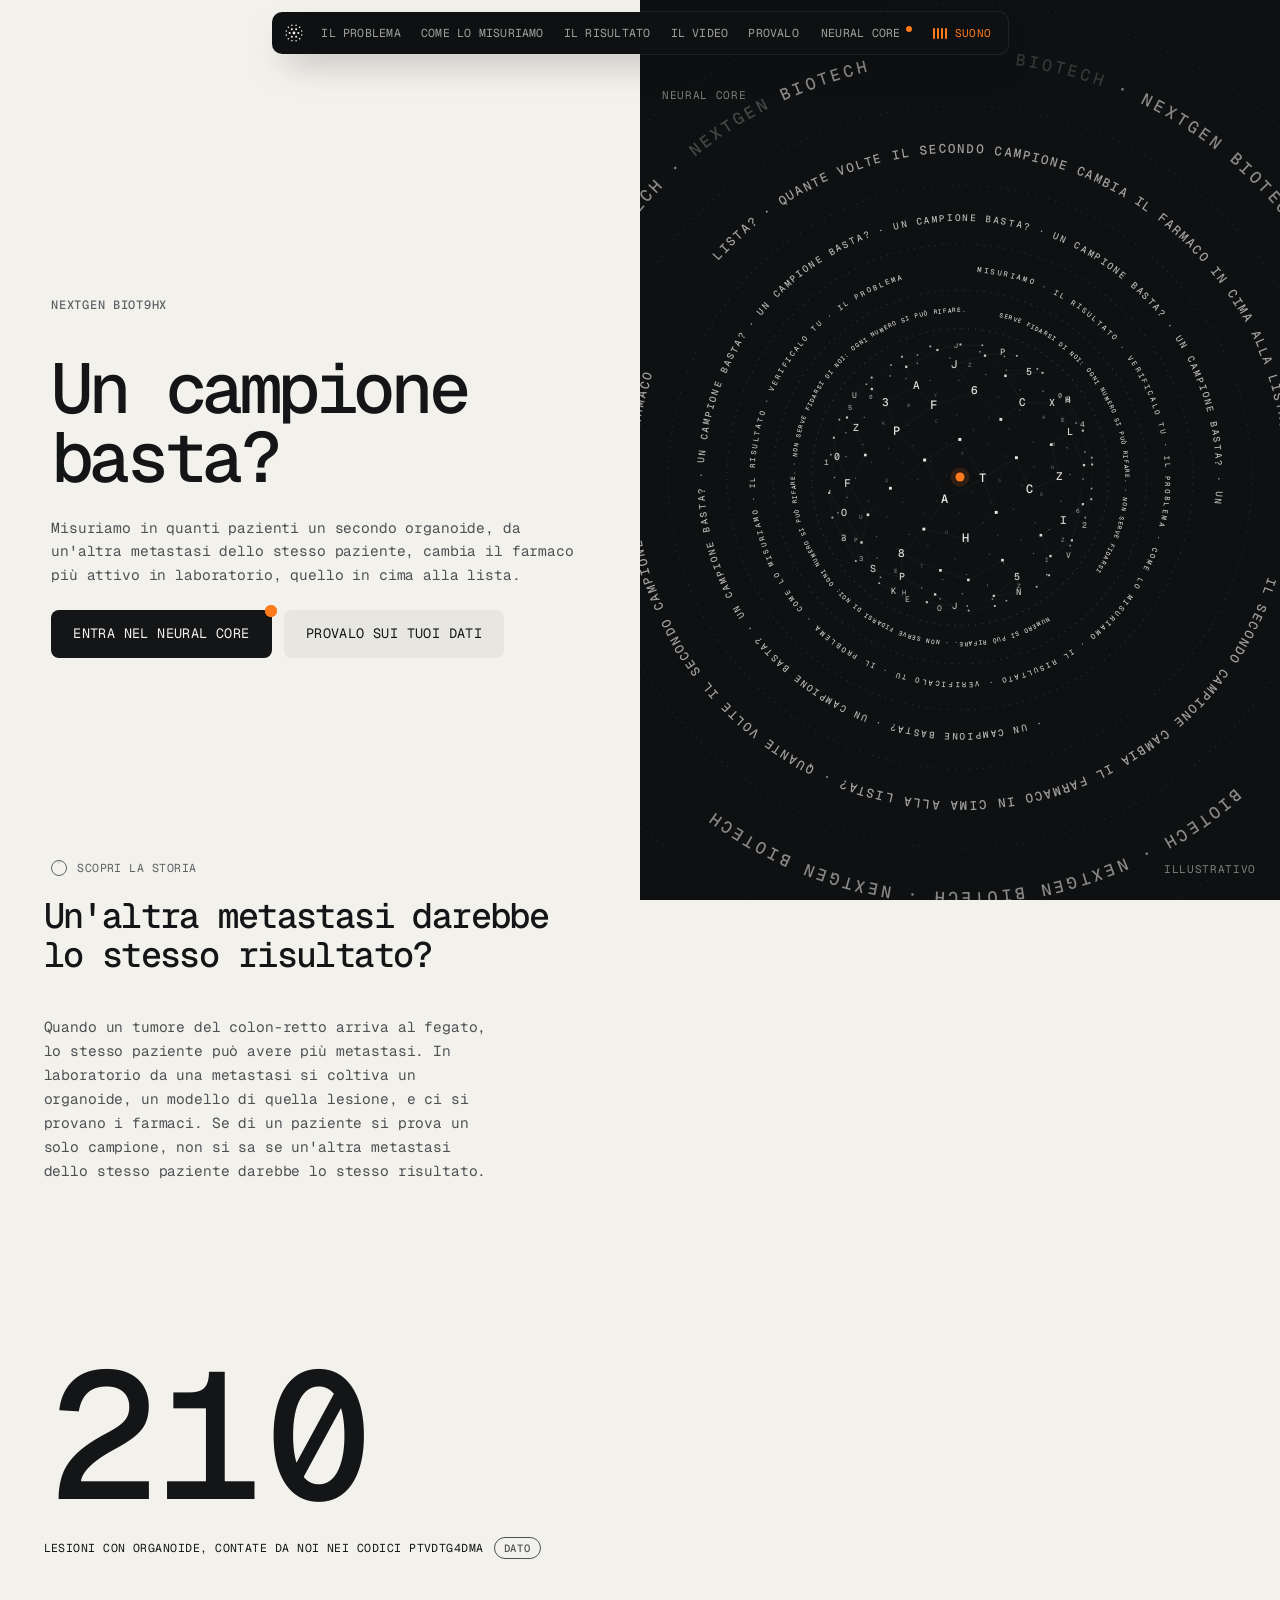
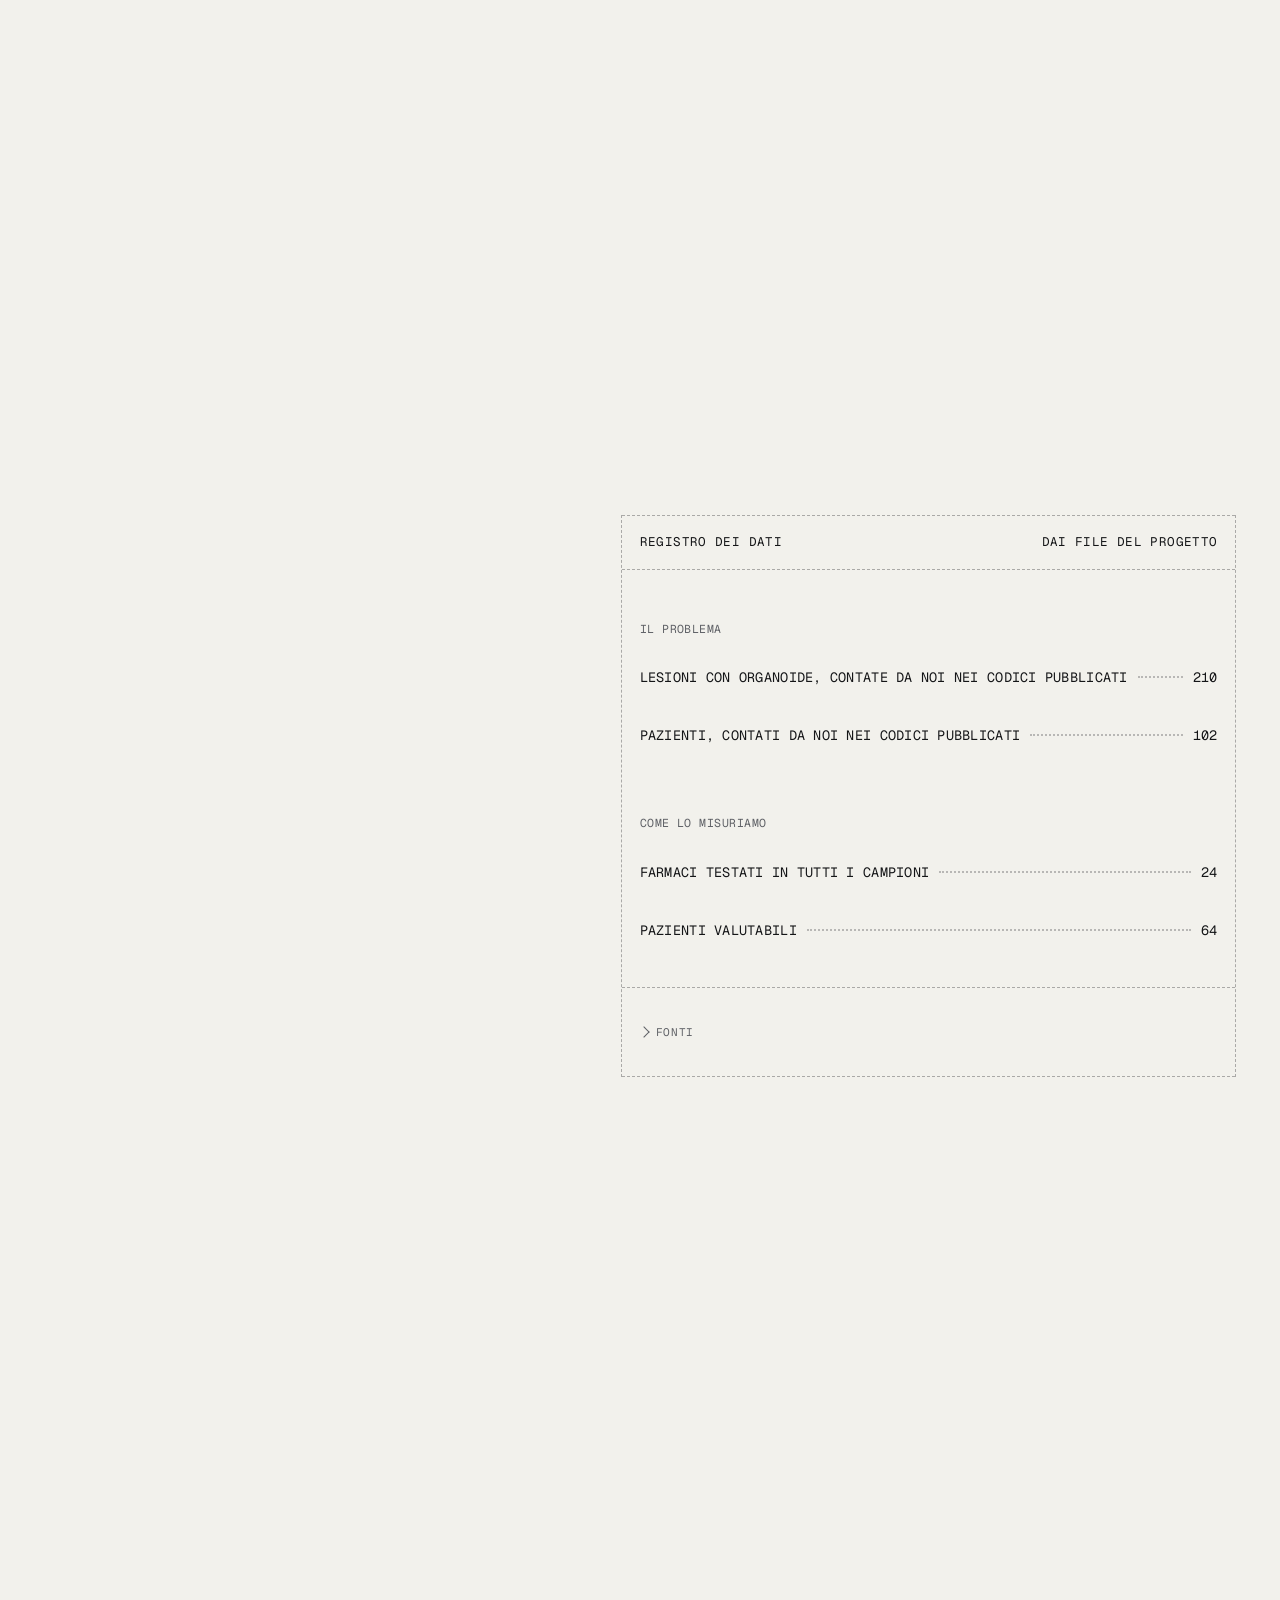
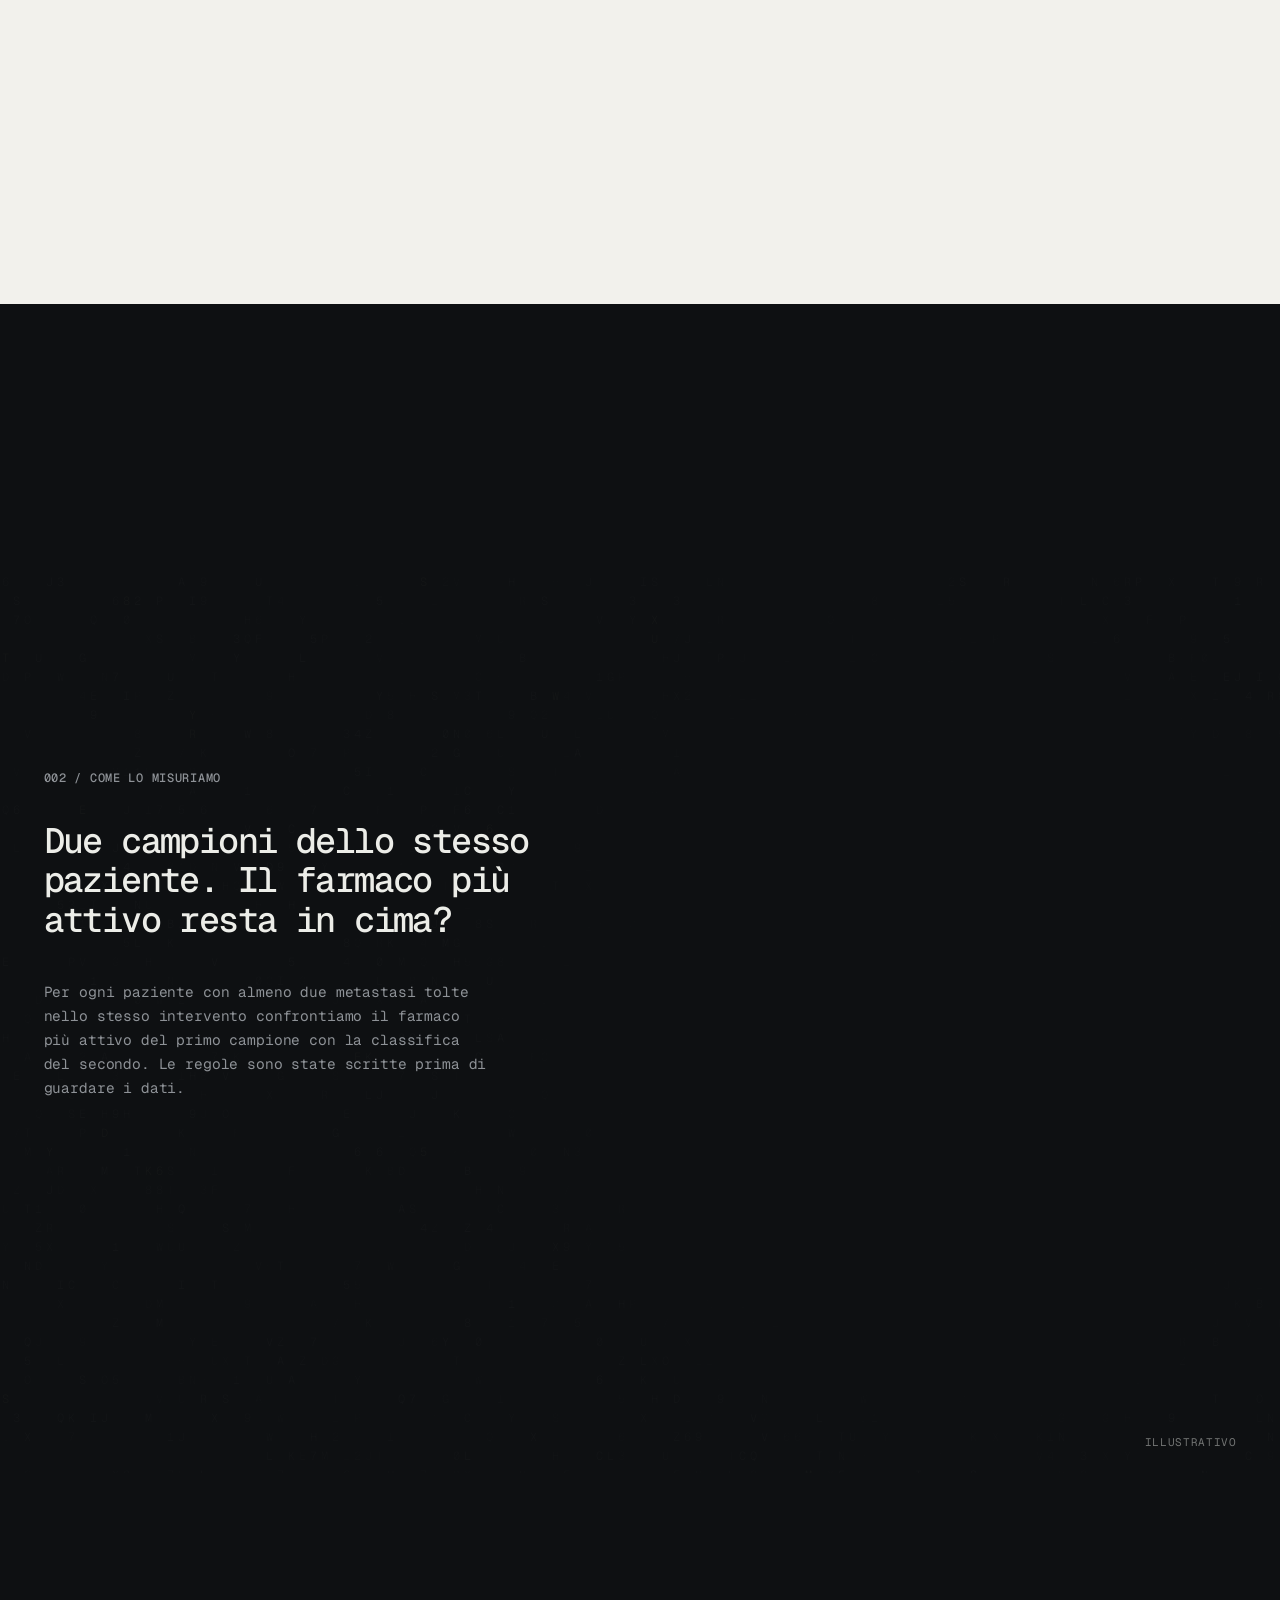
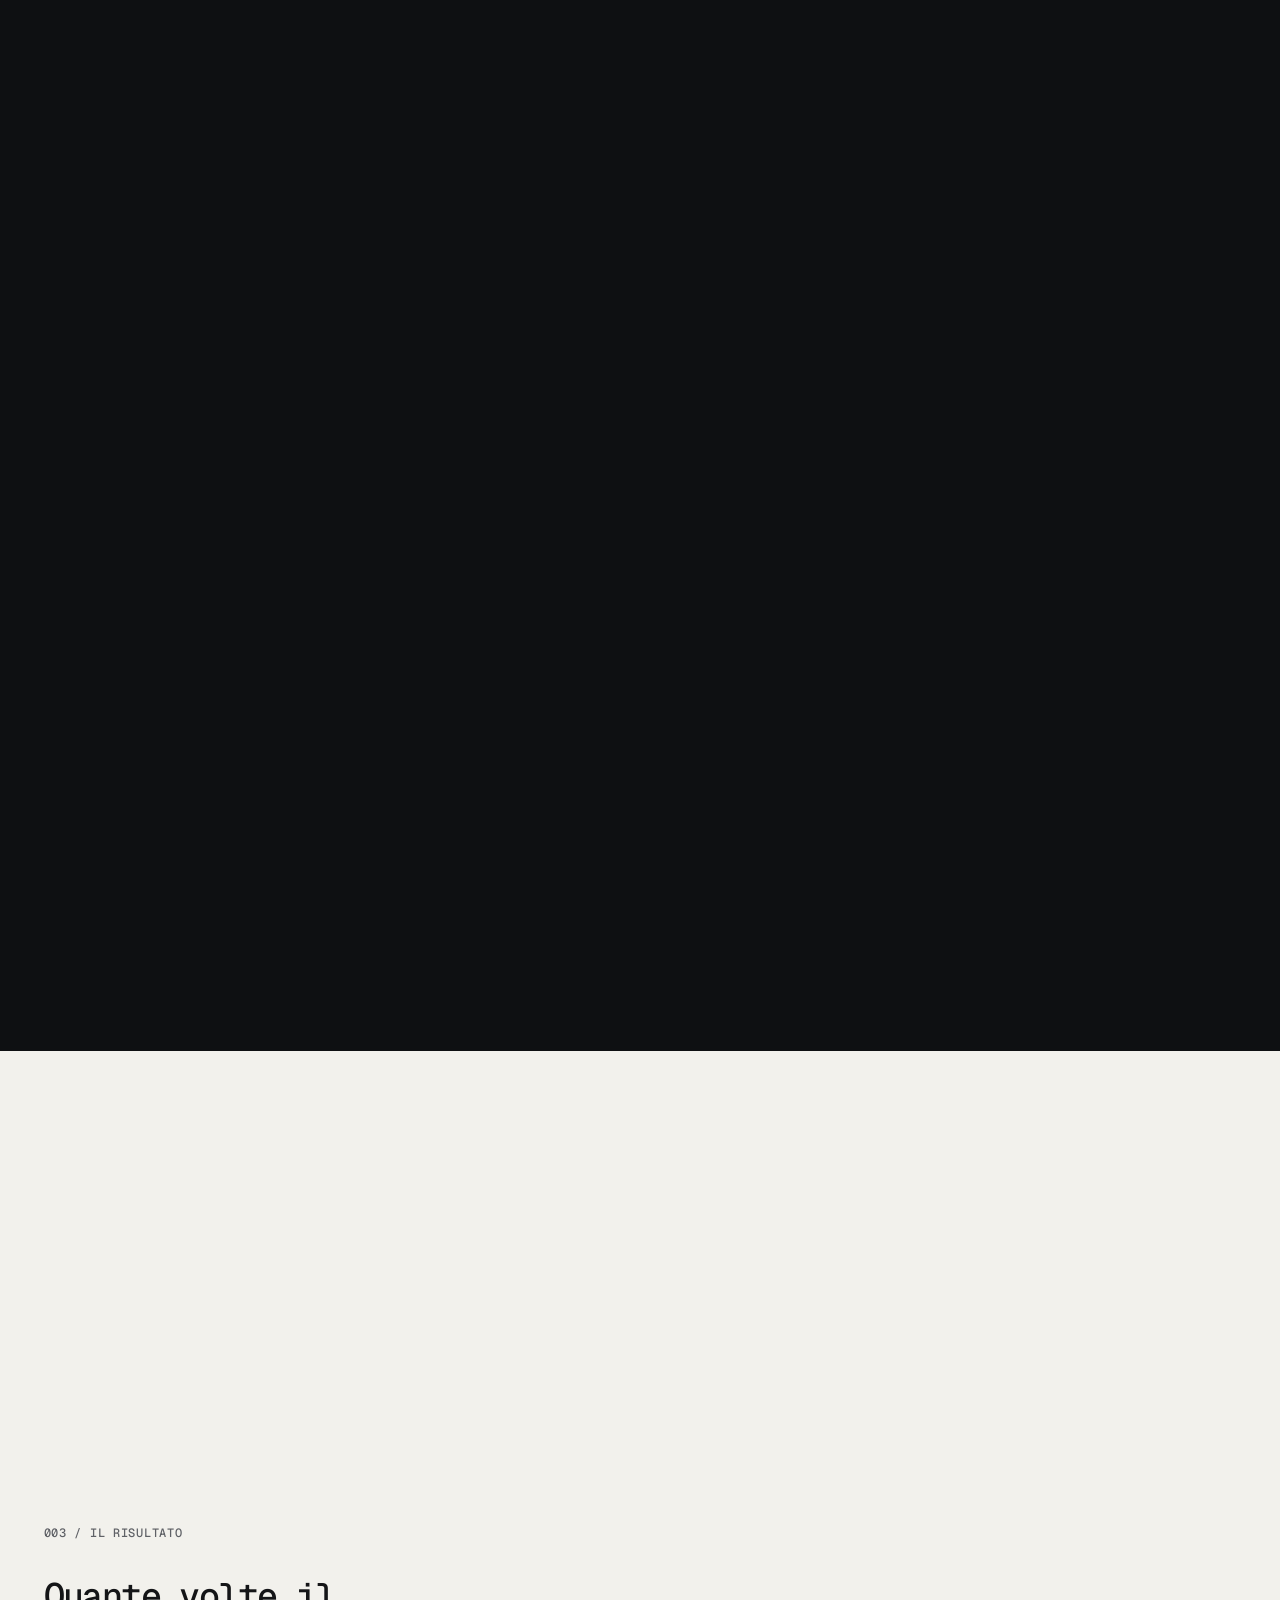
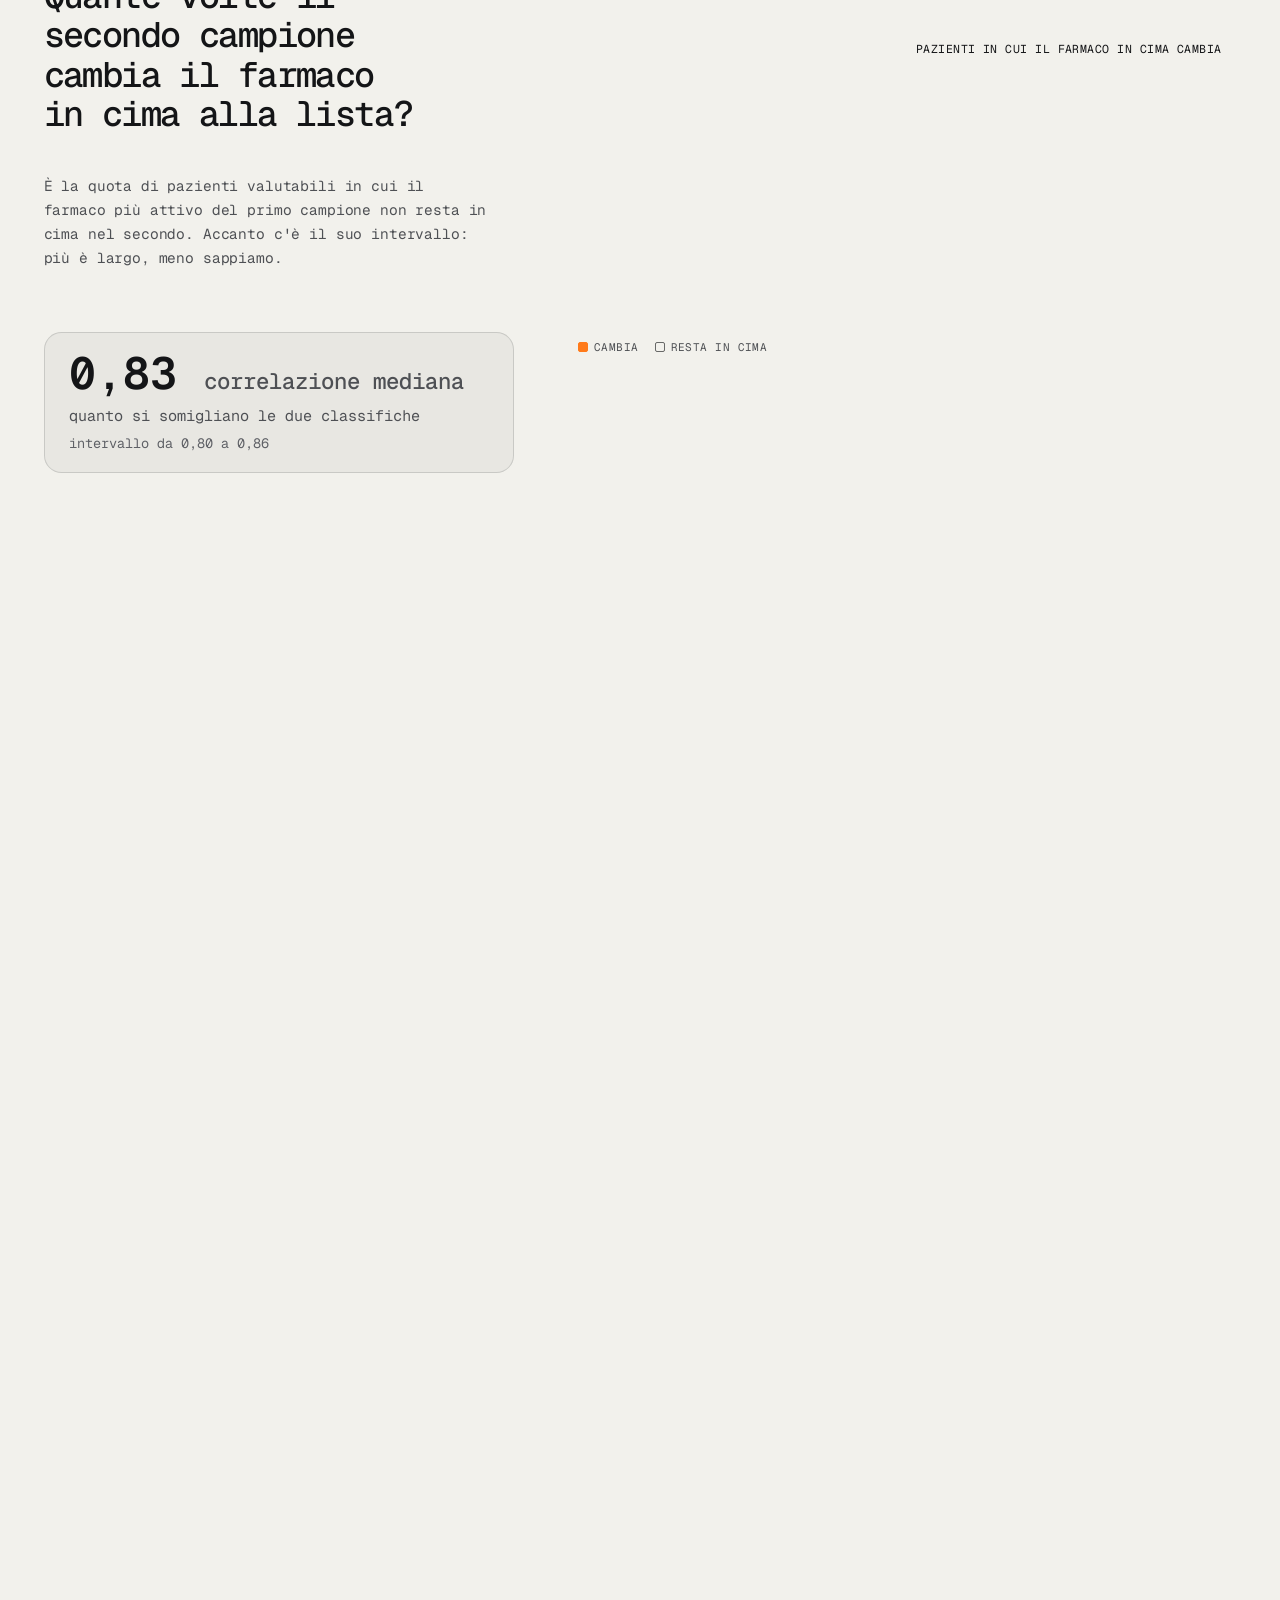
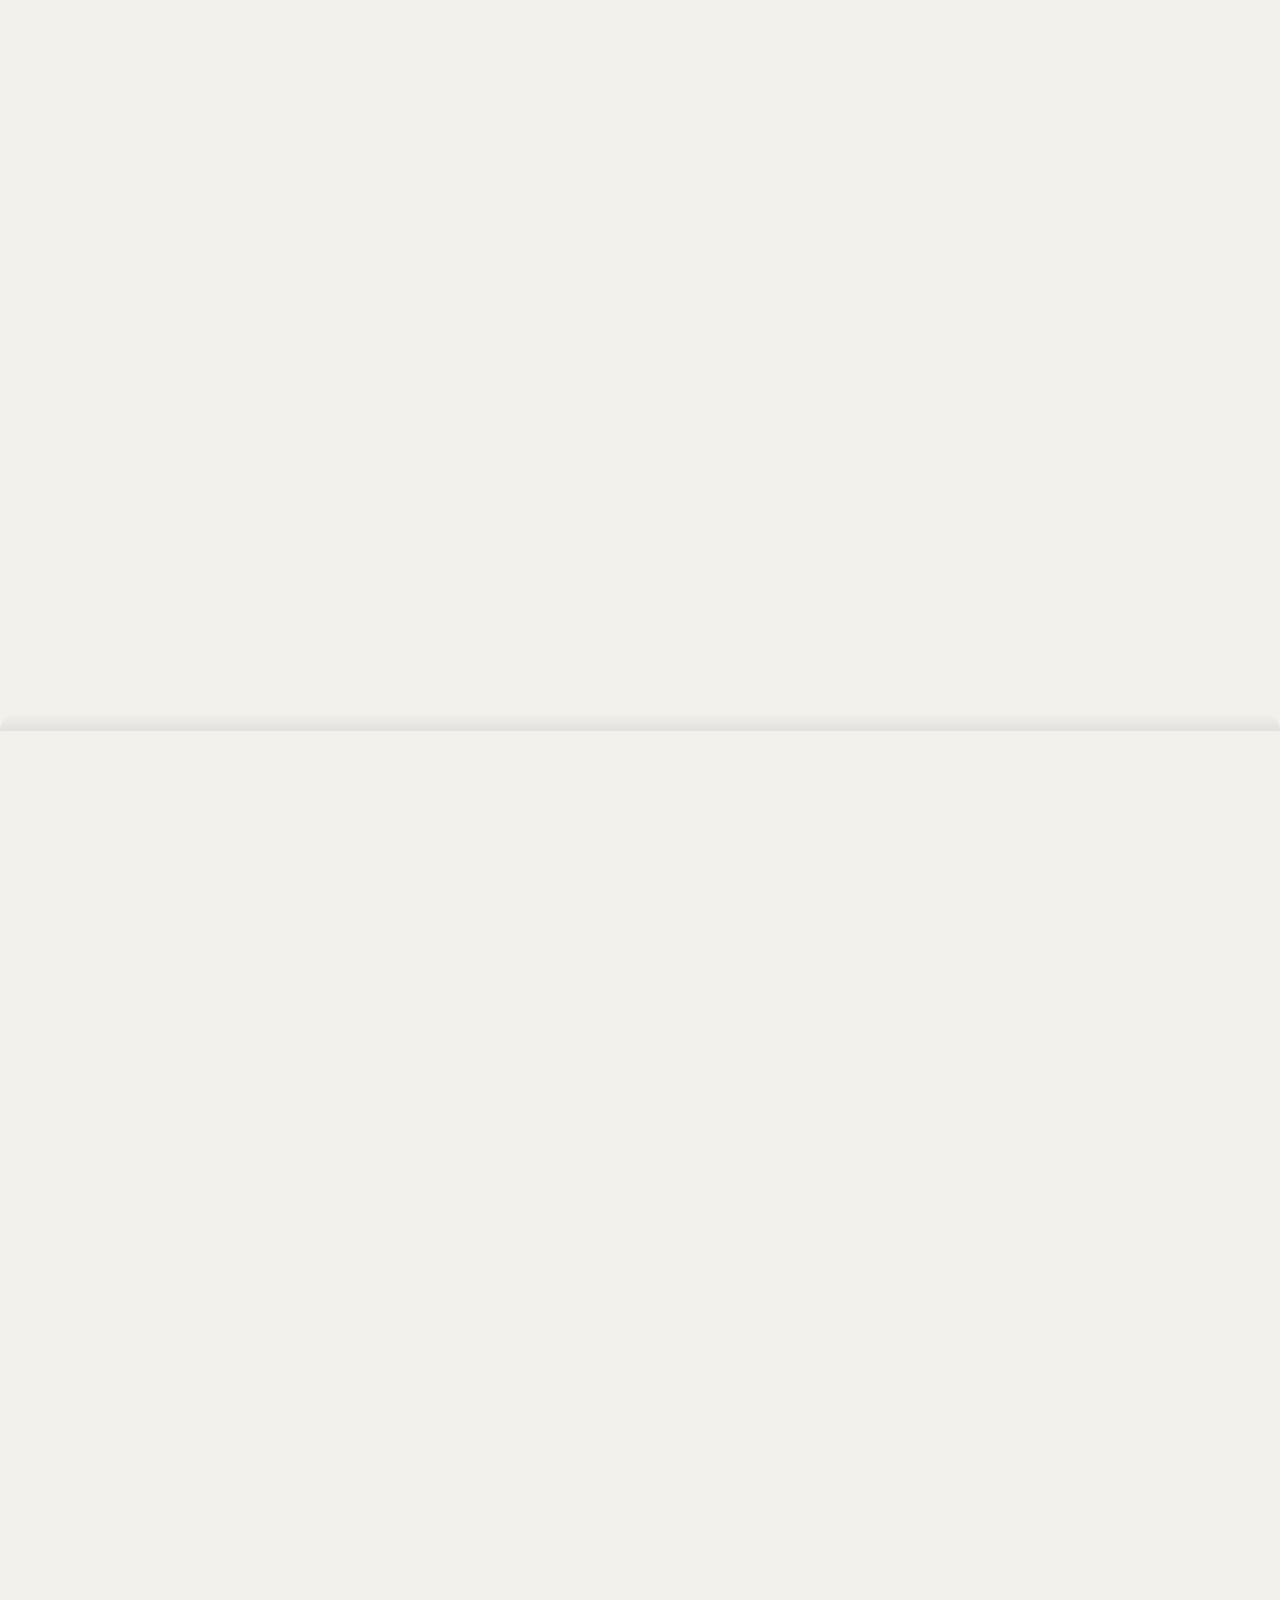
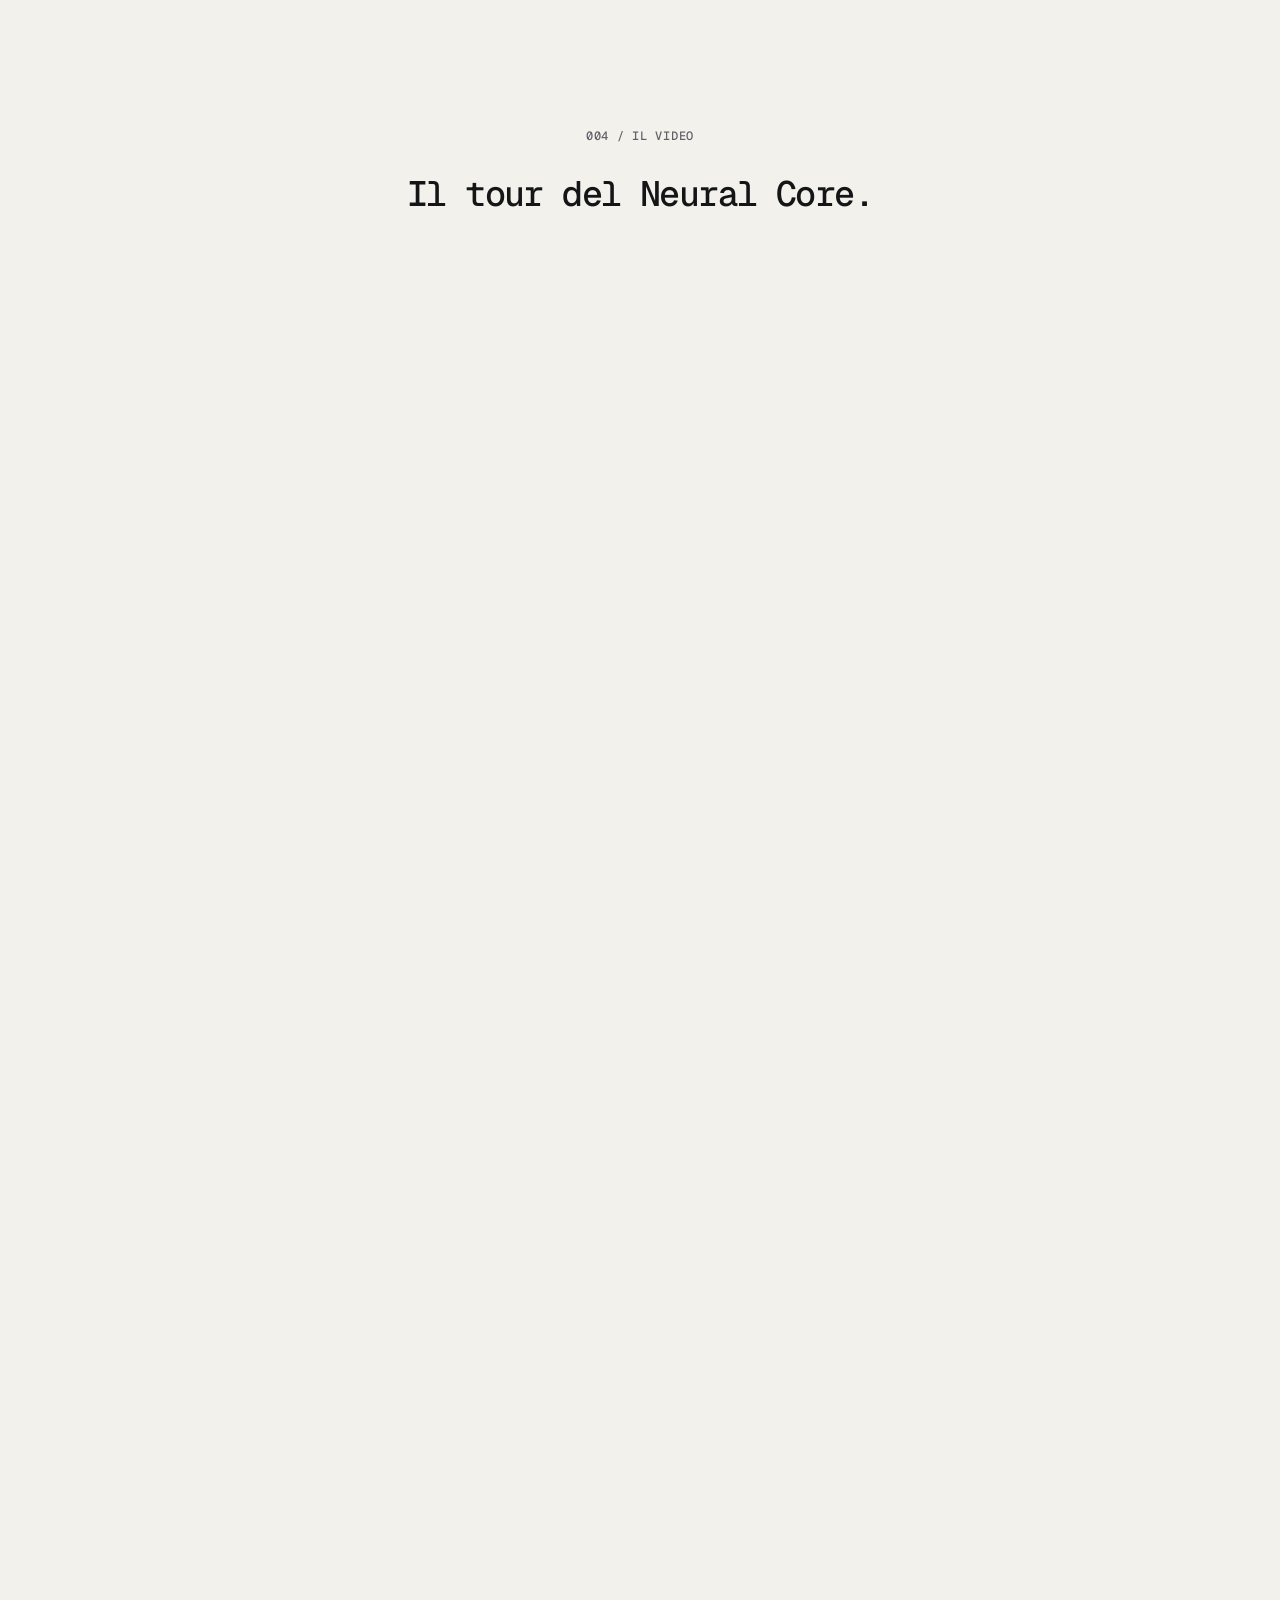
==== commit bff8ff3c: "Anteprima etichette della figura (F1) in prova-2411/ (cartella di prova non collegata): sito costrui" ====
--- a/prova-2411/index.html
+++ b/prova-2411/index.html
@@ -26,8 +26,8 @@
 <meta name="twitter:image" content="https://veracore.it/prova-2411/media/anteprima.jpg">
 <meta name="twitter:image:alt" content="La sfera del Neural Core: pazienti, campioni e farmaci come punti luminosi collegati da filamenti.">
 <link rel="preload" href="fornitori/font/geist-mono-latin-wght-normal.woff2" as="font" type="font/woff2" crossorigin>
-<link rel="preload" href="v32/design32.js?v=7233faf7" as="script">
-<script src="v32/design32.js?v=7233faf7" defer></script>
+<link rel="preload" href="v32/design32.js?v=74761742" as="script">
+<script src="v32/design32.js?v=74761742" defer></script>
 <script src="v32/transizione32.js?v=028c5428" defer></script>
 <script src="landing.js?v=0e29acc8" defer></script>
 <link rel="stylesheet" href="vera/vera.css?v=68ce7497">
@@ -38,6 +38,6 @@
 </head>
 <body class="landing v32">
 <a class="salta" href="#contenuto">Vai al contenuto</a>
-<div class="pagina" data-design="32" data-parole="{&quot;nome&quot;: &quot;VERA&quot;, &quot;marca&quot;: &quot;&quot;, &quot;catalogo&quot;: &quot;vera/catalogo.json?v=951af781&quot;, &quot;stati_js&quot;: {&quot;caricamento&quot;: &quot;Apro il catalogo verificato…&quot;, &quot;nessuna_fonte&quot;: &quot;nessuna fonte&quot;}, &quot;risposta&quot;: {&quot;aria&quot;: &quot;Risposta di {nome}&quot;, &quot;posso_risponderti&quot;: &quot;Posso risponderti su:&quot;, &quot;altri&quot;: &quot;Altri comandi: pausa, testo intero, ferma&quot;, &quot;pausa&quot;: &quot;Pausa&quot;, &quot;riprendi&quot;: &quot;Riprendi&quot;, &quot;tutto&quot;: &quot;Testo intero&quot;, &quot;ferma&quot;: &quot;Ferma&quot;, &quot;torna&quot;: &quot;Torna al Neural Core&quot;, &quot;impronta&quot;: &quot;Impronta&quot;, &quot;copia&quot;: &quot;Copia&quot;, &quot;copiata&quot;: &quot;Copiata&quot;, &quot;selezionata&quot;: &quot;Selezionata&quot;, &quot;riga&quot;: &quot;riga&quot;, &quot;esiti&quot;: {&quot;preparata&quot;: &quot;Risposta preparata e verificata in anticipo&quot;, &quot;verificata&quot;: &quot;Frasi verificate&quot;, &quot;rifiutata&quot;: &quot;Rifiuto&quot;, &quot;ripiego&quot;: &quot;Senza risposta dal vivo&quot;}, &quot;nota_preparata&quot;: &quot;Dal catalogo verificato: ogni frase ha la sua fonte.&quot;, &quot;nota_verificata&quot;: &quot;Dal vivo: ogni frase è passata dal verificatore.&quot;, &quot;interrotta&quot;: &quot;Il testo è completo qui sopra.&quot;, &quot;voce_riprova&quot;: &quot;La voce non è partita: tocca per riprovare&quot;}, &quot;video&quot;: {&quot;etichetta&quot;: &quot;Il video&quot;, &quot;titolo&quot;: &quot;Il tour del Neural Core.&quot;, &quot;pausa&quot;: &quot;Pausa&quot;, &quot;riproduci&quot;: &quot;Riproduci&quot;, &quot;audio&quot;: &quot;Audio&quot;, &quot;vai&quot;: &quot;Vai alla scena&quot;, &quot;fonte&quot;: &quot;Scene dal tour del sito (dati/tour.json)&quot;, &quot;scorri&quot;: &quot;Scorri&quot;}, &quot;metodo&quot;: {&quot;campioni&quot;: [&quot;Campione 1&quot;, &quot;Campione 2&quot;]}, &quot;core&quot;: {&quot;stati&quot;: {&quot;pronta&quot;: &quot;Pronta&quot;, &quot;preparata&quot;: &quot;Risposta preparata&quot;, &quot;inviata&quot;: &quot;Cerca le prove&quot;, &quot;parla&quot;: &quot;Risponde&quot;, &quot;finita&quot;: &quot;Ha risposto&quot;, &quot;rifiuto&quot;: &quot;Rifiuto&quot;}, &quot;nodi&quot;: {&quot;domanda&quot;: &quot;Domanda&quot;, &quot;presa&quot;: &quot;Presa in carico&quot;, &quot;fonte&quot;: &quot;Fonte&quot;, &quot;risposta&quot;: &quot;Risposta&quot;, &quot;esito&quot;: &quot;Verificatore&quot;}, &quot;anello&quot;: {&quot;pronta&quot;: &quot;PRONTA&quot;, &quot;inviata&quot;: &quot;DOMANDA RICEVUTA&quot;, &quot;fonte&quot;: &quot;FONTE&quot;, &quot;risposta&quot;: &quot;RISPOSTA&quot;, &quot;rifiuto&quot;: &quot;RISPONDO SOLO CON LE PROVE DEL PROGETTO&quot;}, &quot;fusione&quot;: &quot;Controllo le prove&quot;, &quot;satelliti&quot;: {&quot;METODO&quot;: &quot;METODO&quot;, &quot;DATI&quot;: &quot;DATI&quot;, &quot;EVIDENZE&quot;: &quot;FONTI&quot;, &quot;VERIFICATORE&quot;: &quot;VERIFICATORE&quot;}, &quot;via&quot;: {&quot;preparata&quot;: &quot;Preparata&quot;, &quot;scritta&quot;: &quot;Scritta&quot;}, &quot;voce&quot;: {&quot;attiva&quot;: &quot;Attiva la voce&quot;, &quot;spenta&quot;: &quot;Voce spenta&quot;, &quot;accesa&quot;: &quot;Voce accesa&quot;, &quot;aria&quot;: &quot;Voce di {nome}: l&#x27;audio già preparato delle risposte, solo dove coincide con il testo&quot;}, &quot;nessuna&quot;: &quot;Questa domanda non è tra quelle preparate: scegline una dall&#x27;elenco.&quot;, &quot;chiedi&quot;: &quot;Chiedi&quot;, &quot;microfono&quot;: {&quot;aria&quot;: &quot;Fai la domanda a voce&quot;, &quot;ferma_aria&quot;: &quot;Smetti di ascoltare&quot;, &quot;ascolta&quot;: &quot;Ascolta&quot;, &quot;avviso&quot;: &quot;La voce viene trascritta dal riconoscimento vocale del tuo browser, che può inviarla al suo fornitore. Noi riceviamo solo il testo e non lo salviamo.&quot;, &quot;errore&quot;: &quot;Microfono non disponibile: attiva la Dettatura nelle impostazioni o scrivi la domanda.&quot;, &quot;errore_prima&quot;: &quot;Microfono non disponibile: scrivi la domanda.&quot;, &quot;ascolto_riga&quot;: &quot;Ti ascolto… tocca il microfono per fermare&quot;, &quot;niente&quot;: &quot;Non ho sentito niente: riprova o scrivi la domanda.&quot;}}, &quot;suono&quot;: {&quot;eti&quot;: &quot;Suono&quot;, &quot;riprendi&quot;: &quot;Riprendi&quot;, &quot;aria_spento&quot;: &quot;Suono dell’ambiente spento: premi per accenderlo&quot;, &quot;aria_acceso&quot;: &quot;Suono dell’ambiente acceso: premi per spegnerlo&quot;, &quot;aria_riprendi&quot;: &quot;Suono dell’ambiente: l’avevi acceso, premi per riprenderlo&quot;, &quot;volume&quot;: &quot;Volume&quot;, &quot;volume_aria&quot;: &quot;Volume del suono dell’ambiente&quot;, &quot;nota&quot;: &quot;Suono generato dal vivo nel browser, senza file. Si abbassa quando {nome} parla.&quot;, &quot;non_partito&quot;: &quot;Il suono non è partito: tocca di nuovo&quot;}, &quot;trascina&quot;: {&quot;riga&quot;: &quot;valore misurato: {valore}&quot;}, &quot;audio&quot;: &quot;vera/audio_preparato.json?v=5f92a89b&quot;, &quot;anelli&quot;: [&quot;NON SERVE FIDARSI DI NOI: OGNI NUMERO SI PUÒ RIFARE.&quot;, &quot;IL PROBLEMA · COME LO MISURIAMO · IL RISULTATO · VERIFICALO TU&quot;, &quot;UN CAMPIONE BASTA?&quot;, &quot;QUANTE VOLTE IL SECONDO CAMPIONE CAMBIA IL FARMACO IN CIMA ALLA LISTA?&quot;, &quot;NEXTGEN BIOTECH&quot;, &quot;COME LO MISURIAMO&quot;], &quot;vocabolario&quot;: &quot;IL PROBLEMA COME LO MISURIAMO IL RISULTATO VERIFICALO TU UN&#x27;ALTRA METASTASI DAREBBE LO STESSO RISULTATO? DUE CAMPIONI DELLO STESSO PAZIENTE. IL FARMACO PIÙ ATTIVO RESTA IN CIMA? QUANTE VOLTE IL SECONDO CAMPIONE CAMBIA IL FARMACO IN CIMA ALLA LISTA? NON SERVE FIDARSI DI NOI: OGNI NUMERO SI PUÒ RIFARE.&quot;, &quot;microfono_acceso&quot;: true, &quot;ingresso_con_suono&quot;: true, &quot;ingresso&quot;: {&quot;entra&quot;: &quot;Entra&quot;, &quot;senza_suono&quot;: &quot;Entra senza suono&quot;}}"><div class="nav-guscio"><nav class="nav" aria-label="Il percorso"><div class="nav-riga"><a class="nav-logo" href="#apertura" aria-label="Torna all&#x27;inizio"><svg viewBox="0 0 24 24" aria-hidden="true"><circle cx="12" cy="12" r="1.7"></circle><circle cx="17.2" cy="12" r="1.25"></circle><circle cx="14.6" cy="16.5" r="1.25"></circle><circle cx="9.4" cy="16.5" r="1.25"></circle><circle cx="6.8" cy="12" r="1.25"></circle><circle cx="9.4" cy="7.5" r="1.25"></circle><circle cx="14.6" cy="7.5" r="1.25"></circle><circle cx="21.28" cy="14.47" r="0.95"></circle><circle cx="18.8" cy="18.78" r="0.95"></circle><circle cx="14.5" cy="21.27" r="0.95"></circle><circle cx="9.53" cy="21.28" r="0.95"></circle><circle cx="5.22" cy="18.8" r="0.95"></circle><circle cx="2.73" cy="14.5" r="0.95"></circle><circle cx="2.72" cy="9.53" r="0.95"></circle><circle cx="5.2" cy="5.22" r="0.95"></circle><circle cx="9.5" cy="2.73" r="0.95"></circle><circle cx="14.47" cy="2.72" r="0.95"></circle><circle cx="18.78" cy="5.2" r="0.95"></circle><circle cx="21.27" cy="9.5" r="0.95"></circle></svg></a><a class="nav-voce ampia" href="#problema" data-vai="problema">Il problema</a><a class="nav-voce ampia" href="#misura" data-vai="misura">Come lo misuriamo</a><a class="nav-voce ampia" href="#risultato" data-vai="risultato">Il risultato</a><a class="nav-voce ampia" href="#video" data-vai="video">Il video</a><a class="nav-voce nav-provalo" href="#provalo" data-vai="provalo">Provalo</a><span class="nav-spazio"></span><a class="nav-voce" href="#core" data-vai="core">Neural Core<span class="punto" aria-hidden="true"></span></a><span class="nav-suono-guscio"><button class="nav-suono" type="button" data-suono-tasto="1" aria-pressed="false" aria-label="Suono dell’ambiente spento: premi per accenderlo"><span class="barre" aria-hidden="true"><i></i><i></i><i></i><i></i></span><span class="eti" data-suono-eti="1">Suono</span></button><span class="suono-pannello" data-suono-pannello="1"><label class="suono-vol"><span>Volume</span><input type="range" min="0" max="100" step="1" value="60" data-suono-vol="1" aria-label="Volume del suono dell’ambiente"></label><span class="suono-nota" data-suono-nota="1">Suono generato dal vivo nel browser, senza file. Si abbassa quando VERA parla.</span><span class="suono-nota suono-nonpartito" data-suono-nonpartito="1" role="status" hidden>Il suono non è partito: tocca di nuovo</span></span></span></div></nav></div><main id="contenuto" tabindex="-1"><section class="tuffo prima-parte" id="apertura" data-sezione="apertura" data-tuffo="apertura" aria-labelledby="titolo-apertura"><div class="tuffo-fisso"><div class="tuffo-carta"><div class="tuffo-testo"><p class="occhiello" data-scramble="1">NextGen Biotech</p><h1 class="titolo-1" id="titolo-apertura">Un campione basta?</h1><p class="lead messaggio" data-messaggio="config/messaggio_vera.yaml"><span class="riga">Misuriamo in quanti pazienti un secondo organoide, da un&#x27;altra metastasi dello stesso paziente, cambia il farmaco più attivo in laboratorio, quello in cima alla lista.</span></p><div class="tasti"><a class="tasto scuro tasto-core" href="#core">Entra nel Neural Core<span class="punto-stato" aria-hidden="true"></span></a><a class="tasto chiaro tasto-provalo" href="crash-test/strumenti/crash_test_browser/">Provalo sui tuoi dati</a></div></div><p class="indizio" aria-hidden="true"><span class="cerchio"></span>Scopri la storia</p></div><div class="tuffo-scuro" aria-hidden="true"><div class="sfera-ferma" data-sfera-ferma="1"><span class="sf-anello"></span><span class="sf-punti"></span><span class="sf-centro"></span></div><canvas data-core="apertura"></canvas><span class="angolo alto">Neural Core</span><span class="angolo basso">illustrativo</span></div></div></section><section class="problema prima-parte" id="problema" data-sezione="problema" aria-labelledby="titolo-problema"><div class="contenitore"><div class="problema-griglia"><div class="problema-sx"><div class="testo"><p class="occhiello"><span data-scramble="1">001 / Il problema</span></p><h2 class="titolo-2" id="titolo-problema">Un&#x27;altra metastasi darebbe lo stesso risultato?</h2><p class="corpo a-passi"><span class="frase-passo" data-righe="0 1">Quando un tumore del colon-retto arriva al fegato, lo stesso paziente può avere più metastasi.</span> <span class="frase-passo" data-righe="2">In laboratorio da una metastasi si coltiva un organoide, un modello di quella lesione, e ci si provano i farmaci.</span> <span class="frase-passo" data-righe="3">Se di un paziente si prova un solo campione, non si sa se un&#x27;altra metastasi dello stesso paziente darebbe lo stesso risultato.</span></p></div><div class="contatore-blocco"><div class="contatore" data-odometro="problema" role="img" aria-label="210"><span class="cifra"><span class="striscia"><span>0</span><span>1</span><span>2</span><span>3</span><span>4</span><span>5</span><span>6</span><span>7</span><span>8</span><span>9</span><span>?</span><span>&#160;</span></span></span><span class="cifra"><span class="striscia"><span>0</span><span>1</span><span>2</span><span>3</span><span>4</span><span>5</span><span>6</span><span>7</span><span>8</span><span>9</span><span>?</span><span>&#160;</span></span></span><span class="cifra"><span class="striscia"><span>0</span><span>1</span><span>2</span><span>3</span><span>4</span><span>5</span><span>6</span><span>7</span><span>8</span><span>9</span><span>?</span><span>&#160;</span></span></span></div><p class="contatore-piede"><span data-odometro-eti="problema">lesioni con organoide, contate da noi nei codici pubblicati</span><span class="chip dato" data-odometro-chip="problema">Dato</span></p></div></div><div class="registro"><div class="registro-scatola" data-registro="1"><div class="scansione" aria-hidden="true"></div><div class="registro-testa"><span>Registro dei dati</span><span>Dai file del progetto</span></div><div class="registro-gruppo"><span>Il problema</span><span></span></div><div class="registro-riga" data-valore="210" data-eti="lesioni con organoide, contate da noi nei codici pubblicati" data-chip="Dato" title="evidence/replica_sessione/DATA_AUDIT.csv · riga 49 · valore · impronta c543f560b608…"><span class="voce">lesioni con organoide, contate da noi nei codici pubblicati</span><span class="puntini" aria-hidden="true"></span><span class="val">210</span></div><div class="registro-riga" data-valore="102" data-eti="pazienti, contati da noi nei codici pubblicati" data-chip="Dato" title="evidence/replica_sessione/DATA_AUDIT.csv · riga 15 · valore · impronta c543f560b608…"><span class="voce">pazienti, contati da noi nei codici pubblicati</span><span class="puntini" aria-hidden="true"></span><span class="val">102</span></div><div class="registro-gruppo"><span>Come lo misuriamo</span><span></span></div><div class="registro-riga" data-valore="24" data-eti="farmaci testati in tutti i campioni" data-chip="Dato" title="results/s5_rapporto_conteggi.csv · riga 8 · valore · impronta 608da0749e7f…"><span class="voce">farmaci testati in tutti i campioni</span><span class="puntini" aria-hidden="true"></span><span class="val">24</span></div><div class="registro-riga" data-valore="64" data-eti="pazienti valutabili" data-chip="Dato" title="results/analisi_primaria.csv · riga 30 · denominatore · impronta 02bc37a64498c473…"><span class="voce">pazienti valutabili</span><span class="puntini" aria-hidden="true"></span><span class="val">64</span></div><div class="registro-coda fonte"><details class="fonti-32"><summary>Fonti</summary><div class="fonti-corpo"><ul class="fonti-lista"><li><span class="fonti-nome">lesioni con organoide, contate da noi nei codici pubblicati</span><span class="fonti-parte">evidence/replica_sessione/DATA_AUDIT.csv</span><span class="fonti-parte">riga 49</span><span class="fonti-parte">valore</span><span class="fonti-parte">impronta c543f560b608…</span></li><li><span class="fonti-nome">pazienti, contati da noi nei codici pubblicati</span><span class="fonti-parte">evidence/replica_sessione/DATA_AUDIT.csv</span><span class="fonti-parte">riga 15</span><span class="fonti-parte">valore</span><span class="fonti-parte">impronta c543f560b608…</span></li><li><span class="fonti-nome">farmaci testati in tutti i campioni</span><span class="fonti-parte">results/s5_rapporto_conteggi.csv</span><span class="fonti-parte">riga 8</span><span class="fonti-parte">valore</span><span class="fonti-parte">impronta 608da0749e7f…</span></li><li><span class="fonti-nome">pazienti valutabili</span><span class="fonti-parte">results/analisi_primaria.csv</span><span class="fonti-parte">riga 30</span><span class="fonti-parte">denominatore</span><span class="fonti-parte">impronta 02bc37a64498c473…</span></li></ul><details class="pannello-documento" data-documento="docs/DIFFERENZE_DESCRITTIVE.md"><summary>Registro delle differenze con l&#x27;articolo</summary><div class="corpo-documento"><p>Questo registro confronta alcuni conteggi della <strong>struttura</strong> dei dati pubblicati con quelli dichiarati dagli autori. Fonte: Kryeziu et al., <em>Cell Reports Medicine</em> 2026 (e preprint su Research Square, 2025). Non contiene numeri: i valori, nostri e dell'articolo, con la fonte e la pagina, stanno in due file.</p><ul><li><code>evidence/differenze_descrittive_codici.csv</code>: solo codici dei campioni, per ricontrollare a mano le voci.</li></ul><p>Ogni voce porta la stessa nota: <strong>differenza descrittiva tra la nostra lettura dei codici e quella degli autori; non cambia le regole preregistrate.</strong> Una differenza qui non è un errore di nessuno e non sposta nessuna regola: dice soltanto che contando dai codici pubblicati si ottiene un numero diverso da quello scritto nel testo, e perché.</p><h4>Che cosa si legge (e che cosa no)</h4><p>Solo struttura:</p><ul><li>da <strong>Data S1</strong> le colonne <code>sample_id</code> e <code>patient</code>;</li><li>da <strong>Data S5</strong> la colonna <code>sample_id</code> e le colonne <code>run_id_harmonize</code>, <code>run_id_lib1</code>, <code>run_id_lib2</code> (per i <code>run_id</code> conta solo se la cella è piena);</li><li>dal <strong>test dei dati</strong> (<code>DATA_AUDIT.csv</code>) la riga del numero di lesioni.</li></ul><p>Nessuna colonna dei farmaci e nessun DSS: il programma chiede le colonne per nome e un test controlla che non ne chieda altre. Paziente e intervento vengono dal nome del campione, con la convenzione degli autori (<code>docs/CONVENZIONE_NOMI.md</code>): un nome che non la rispetta è escluso e contato. Prima della lettura il programma controlla che i due file siano quelli della preregistrazione (stessa impronta SHA256).</p><h4>Le voci</h4><ul><li><strong>Organoidi.</strong> Quanti organoidi (PDO) ci sono in Data S5, uno per riga, contro gli organoidi del biobanco dichiarati dagli autori (Summary, Introduzione e Figura 2). Il numero dell'articolo si riferisce agli organoidi, non alle lesioni.</li><li><strong>Pazienti.</strong> I pazienti distinti nei codici di Data S5, contro i pazienti della stessa frase degli autori.</li><li><strong>Pazienti con più lesioni e i loro organoidi.</strong> I pazienti con almeno due lesioni diverse, in qualunque intervento, e tutti i loro organoidi, contro i pazienti e gli organoidi della figura sui PDO di più lesioni (legenda della Figura 6A).</li><li><strong>Pazienti con due organoidi dello stesso intervento.</strong> Accanto alla voce precedente: qui le lesioni devono venire dalla stessa resezione, come nella Figura 6E, che è la parte 1 del controllo D8. Il D8 conta in più solo gli organoidi con almeno un DSS nei farmaci del pannello: qui i DSS non si leggono.</li><li><strong>Coppie spaziali.</strong> Le coppie di organoidi dello stesso intervento, contate dai soli codici di Data S5, contro le coppie della figura sull'eterogeneità (Figura 6B).</li><li><strong>Coppie tra pazienti.</strong> Una coppia per ogni coppia di pazienti presenti nei codici, contro la stessa figura.</li><li><strong>Organoidi con entrambe le librerie.</strong> Gli organoidi di Data S5 con <code>run_id_lib1</code> e <code>run_id_lib2</code> entrambi pieni, contro quelli che gli autori dicono testati con le due librerie (STAR Methods).</li><li><strong>Pazienti di quegli organoidi</strong>, secondo la convenzione dei nomi, contro i pazienti della stessa frase degli autori.</li><li><strong>Interventi di quegli organoidi</strong>: gli autori non lo dichiarano; lo riportiamo perché un paziente può avere più interventi, e questo può spiegare la differenza sui pazienti.</li><li><strong>Controllo con Data S1</strong>: quanti dei codici di quegli organoidi compaiono in Data S1 e quanti hanno lo stesso paziente della convenzione dei nomi.</li><li><strong>Codici validi e non validi</strong>: i conteggi di base da cui partono le voci qui sopra.</li></ul><p>Nel file dei codici ci sono, per ricontrollarle a mano, le coppie spaziali e temporali, gli organoidi con entrambe le librerie, i pazienti con più lesioni (con il numero delle loro lesioni e dei loro organoidi) e i pazienti con due organoidi dello stesso intervento.</p><h4>Che cosa non è</h4><p>Non è un'analisi dei risultati e non legge valori di risposta. Non cambia il controllo D8, il test dei dati né l'analisi primaria: le loro regole restano quelle preregistrate e confermate.</p><h4>Come si rifà</h4><pre><code>python -m strumenti.differenze_descrittive --s5 data/raw/Data_S5.xlsx --s1 data/raw/Data_S1.xlsx --audit evidence/replica_sessione/DATA_AUDIT.csv</code></pre><h4>I valori, nostri e dell&#x27;articolo</h4><div class="tabella-scorre" tabindex="0" role="region" aria-label="I valori, nostri e dell&#x27;articolo"><table><thead><tr><th scope=col>Voce</th><th scope=col>Nostro</th><th scope=col>Articolo</th><th scope=col>Come contiamo</th></tr></thead><tbody><tr><td><code>pdo_in_S5</code></td><td>211</td><td>213</td><td>righe di Data S5 con un sample_id (un PDO per riga)</td></tr><tr><td><code>pazienti_nei_codici</code></td><td>102</td><td>102</td><td>pazienti distinti nei codici validi di Data S5</td></tr><tr><td><code>pdo_di_pazienti_con_almeno_2_lesioni</code></td><td>174</td><td>175</td><td>tutti i PDO di Data S5 di quei pazienti</td></tr><tr><td><code>pazienti_con_almeno_2_lesioni</code></td><td>65</td><td>66</td><td>pazienti con almeno 2 lesioni diverse nei codici di Data S5, in qualunque intervento (lesione = intervento + &#x27;_&#x27; + t&lt;n&gt;)</td></tr><tr><td><code>pazienti_con_almeno_2_pdo_stesso_intervento</code></td><td>64</td><td>64</td><td>pazienti con almeno 2 PDO con lo stesso codice prima di &#x27;_&#x27; (stesso intervento), dai soli codici; il D8 conta in piu&#x27; solo i PDO con almeno un DSS nei 24 farmaci, qui non letti</td></tr><tr><td><code>lesioni</code></td><td>210</td><td>non dichiarato</td><td>riga struttura / lesioni del test dei dati (src/data_audit.py): lesione = intervento + &#x27;_&#x27; + t&lt;n&gt;, dai codici di Data S4</td></tr><tr><td><code>coppie_spaziali</code></td><td>154</td><td>151</td><td>coppie di PDO di Data S5 con lo stesso codice prima di &#x27;_&#x27; (stesso intervento), dai soli codici</td></tr><tr><td><code>coppie_temporali</code></td><td>32</td><td>27</td><td>coppie di PDO di Data S5 dello stesso paziente da interventi diversi, dai soli codici</td></tr><tr><td><code>coppie_tra_pazienti</code></td><td>5151</td><td>5151</td><td>una coppia per ogni coppia di pazienti presenti nei codici di Data S5 (n x (n-1) / 2)</td></tr><tr><td><code>pdo_entrambe_le_librerie</code></td><td>22</td><td>22</td><td>PDO di Data S5 con run_id_lib1 e run_id_lib2 entrambi pieni</td></tr><tr><td><code>pazienti_entrambe_le_librerie</code></td><td>11</td><td>12</td><td>pazienti di quei PDO secondo la convenzione dei nomi</td></tr><tr><td><code>interventi_entrambe_le_librerie</code></td><td>15</td><td>non dichiarato</td><td>interventi distinti di quei PDO secondo la convenzione dei nomi</td></tr><tr><td><code>entrambe_le_librerie_in_S1</code></td><td>15</td><td>non dichiarato</td><td>quanti di quei codici compaiono in Data S1 (colonna sample_id)</td></tr><tr><td><code>entrambe_le_librerie_concordi_con_S1</code></td><td>15</td><td>non dichiarato</td><td>quanti di quelli in Data S1 hanno lo stesso paziente della convenzione</td></tr><tr><td><code>pdo_con_codice_valido</code></td><td>211</td><td>non dichiarato</td><td>sample_id di Data S5 che rispettano la convenzione dei nomi</td></tr><tr><td><code>sample_id_non_validi</code></td><td>0</td><td>non dichiarato</td><td>sample_id di Data S5 che non rispettano la convenzione: esclusi, mai indovinati</td></tr></tbody></table></div><p class="nota fonte-documento">Dal file <code>evidence/differenze_descrittive.csv</code> (con il suo .meta.json) · impronta <code>36329e002ae71459…</code></p><p class="nota omessi">Non mostrati qui: 5 blocchi del documento che contengono un nome di persona o parlano dei dati di prova.</p><p class="nota fonte-documento">Dal file <code>docs/DIFFERENZE_DESCRITTIVE.md</code> · impronta <code>a5fe3c2788795f4e…</code></p></div></details></div></details></div></div></div></div></div></section><div class="cucitura giu prima-parte" aria-hidden="true"><canvas data-cucitura="giu"></canvas></div><section class="stanza metodo prima-parte" id="misura" data-sezione="misura" aria-labelledby="titolo-misura"><canvas class="campo" data-campo="metodo" aria-hidden="true"></canvas><div class="contenitore"><div class="metodo-griglia"><div class="metodo-sx"><header class="metodo-testa"><p class="occhiello"><span data-scramble="1">002 / Come lo misuriamo</span></p><h2 class="titolo-2" id="titolo-misura">Due campioni dello stesso paziente. Il farmaco più attivo resta in cima?</h2><p class="corpo">Per ogni paziente con almeno due metastasi tolte nello stesso intervento confrontiamo il farmaco più attivo del primo campione con la classifica del secondo. Le regole sono state scritte prima di guardare i dati.</p></header><div class="passi-pista"><ol class="passi"><li class="passo" data-modo="1"><p class="passo-num">01 / 06</p><h3 class="passo-titolo">Un paziente, più metastasi</h3><p class="passo-testo">Da una metastasi si coltiva in laboratorio un organoide: un modello in piccolo di quella lesione. Su quello si provano i farmaci.</p><p class="passo-tacche" aria-hidden="true"><i class="fatta ora"></i><i></i><i></i><i></i><i></i><i></i></p></li><li class="passo" data-modo="2"><p class="passo-num">02 / 06</p><h3 class="passo-titolo">Due campioni, stesso intervento</h3><p class="passo-testo">Prendiamo i pazienti con almeno due metastasi tolte nello stesso intervento: due campioni, lo stesso paziente.</p><p class="passo-tacche" aria-hidden="true"><i class="fatta"></i><i class="fatta ora"></i><i></i><i></i><i></i><i></i></p></li><li class="passo" data-modo="3"><p class="passo-num">03 / 06</p><h3 class="passo-titolo">Il farmaco in cima nel primo</h3><p class="passo-testo">Nel primo campione guardiamo quale farmaco è il più attivo in laboratorio: è quello in cima alla lista.</p><p class="passo-tacche" aria-hidden="true"><i class="fatta"></i><i class="fatta"></i><i class="fatta ora"></i><i></i><i></i><i></i></p></li><li class="passo" data-modo="4"><p class="passo-num">04 / 06</p><h3 class="passo-titolo">Resta in cima nel secondo?</h3><p class="passo-testo">Poi guardiamo il secondo campione: lo stesso farmaco è ancora al primo posto? Lo contiamo paziente per paziente.</p><p class="passo-tacche" aria-hidden="true"><i class="fatta"></i><i class="fatta"></i><i class="fatta"></i><i class="fatta ora"></i><i></i><i></i></p></li><li class="passo" data-modo="5"><p class="passo-num">05 / 06</p><h3 class="passo-titolo">Regole firmate prima dei dati</h3><p class="passo-testo">Le regole del conto sono state scritte e firmate prima di aprire i dati: dopo non potevamo scegliere il conto che ci faceva comodo.</p><p class="passo-tacche" aria-hidden="true"><i class="fatta"></i><i class="fatta"></i><i class="fatta"></i><i class="fatta"></i><i class="fatta ora"></i><i></i></p></li><li class="passo" data-modo="6"><p class="passo-num">06 / 06</p><h3 class="passo-titolo">Chiunque può rifarlo</h3><p class="passo-testo">Chiunque può rieseguire l&#x27;analisi principale e ottenere esattamente gli stessi file.</p><p class="passo-tacche" aria-hidden="true"><i class="fatta"></i><i class="fatta"></i><i class="fatta"></i><i class="fatta"></i><i class="fatta"></i><i class="fatta ora"></i></p></li></ol></div></div><div class="metodo-dx"><div class="core-fisso"><canvas data-core="metodo" aria-hidden="true"></canvas><span class="angolo-fig" aria-hidden="true">illustrativo</span></div></div></div></div></section><div class="cucitura su prima-parte" aria-hidden="true"><canvas data-cucitura="su"></canvas></div><section class="risultato" id="risultato" data-sezione="risultato" aria-labelledby="titolo-risultato"><div class="ris-fisso"><div class="contenitore"><div class="ris-griglia"><div class="ris-sx"><p class="occhiello"><span data-scramble="1">003 / Il risultato</span></p><h2 class="titolo-2" id="titolo-risultato">Quante volte il secondo campione cambia il farmaco in cima alla lista?</h2><p class="corpo">È la quota di pazienti valutabili in cui il farmaco più attivo del primo campione non resta in cima nel secondo. Accanto c&#x27;è il suo intervallo: più è largo, meno sappiamo.</p><div class="somiglianza" data-fonte="results/analisi_primaria.csv"><p class="valore"><span class="cifra" title="results/analisi_primaria.csv · riga 49 · valore · impronta 02bc37a64498c473…">0,83</span> <span class="su">correlazione mediana</span></p><p class="didascalia">quanto si somigliano le due classifiche</p><p class="intervallo">intervallo da <span class="cifra" title="results/analisi_primaria.csv · riga 49 · valore · impronta 02bc37a64498c473…">0,80</span> a <span class="cifra" title="results/analisi_primaria.csv · riga 49 · valore · impronta 02bc37a64498c473…">0,86</span></p></div></div><div class="ris-dx"><div><div class="pazienti" aria-hidden="true" title="results/analisi_primaria_pazienti.csv · impronta 1ce69fa98282584e…"><span class="paz" data-ev="1"></span><span class="paz" data-ev="0"></span><span class="paz" data-ev="0"></span><span class="paz" data-ev="0"></span><span class="paz" data-ev="1"></span><span class="paz" data-ev="0"></span><span class="paz" data-ev="0"></span><span class="paz" data-ev="0"></span><span class="paz" data-ev="0"></span><span class="paz" data-ev="1"></span><span class="paz" data-ev="1"></span><span class="paz" data-ev="1"></span><span class="paz" data-ev="1"></span><span class="paz" data-ev="1"></span><span class="paz" data-ev="1"></span><span class="paz" data-ev="0"></span><span class="paz" data-ev="0"></span><span class="paz" data-ev="0"></span><span class="paz" data-ev="0"></span><span class="paz" data-ev="1"></span><span class="paz" data-ev="0"></span><span class="paz" data-ev="0"></span><span class="paz" data-ev="1"></span><span class="paz" data-ev="0"></span><span class="paz" data-ev="0"></span><span class="paz" data-ev="0"></span><span class="paz" data-ev="0"></span><span class="paz" data-ev="0"></span><span class="paz" data-ev="0"></span><span class="paz" data-ev="1"></span><span class="paz" data-ev="0"></span><span class="paz" data-ev="1"></span><span class="paz" data-ev="0"></span><span class="paz" data-ev="1"></span><span class="paz" data-ev="0"></span><span class="paz" data-ev="1"></span><span class="paz" data-ev="0"></span><span class="paz" data-ev="0"></span><span class="paz" data-ev="1"></span><span class="paz" data-ev="0"></span><span class="paz" data-ev="0"></span><span class="paz" data-ev="0"></span><span class="paz" data-ev="0"></span><span class="paz" data-ev="0"></span><span class="paz" data-ev="1"></span><span class="paz" data-ev="0"></span><span class="paz" data-ev="0"></span><span class="paz" data-ev="0"></span><span class="paz" data-ev="1"></span><span class="paz" data-ev="1"></span><span class="paz" data-ev="0"></span><span class="paz" data-ev="0"></span><span class="paz" data-ev="0"></span><span class="paz" data-ev="1"></span><span class="paz" data-ev="1"></span><span class="paz" data-ev="0"></span><span class="paz" data-ev="0"></span><span class="paz" data-ev="0"></span><span class="paz" data-ev="0"></span><span class="paz" data-ev="0"></span><span class="paz" data-ev="0"></span><span class="paz" data-ev="0"></span><span class="paz" data-ev="1"></span><span class="paz" data-ev="1"></span></div><p class="legenda" aria-hidden="true"><span><i class="ev"></i>Cambia</span><span><i></i>Resta in cima</span></p></div><!--RISULTATO--><div class="ris-numeri"><div class="conto"><div class="contatore medio" data-odometro="risultato" role="img" aria-label="22"><span class="cifra"><span class="striscia"><span>0</span><span>1</span><span>2</span><span>3</span><span>4</span><span>5</span><span>6</span><span>7</span><span>8</span><span>9</span><span>?</span><span>&#160;</span></span></span><span class="cifra"><span class="striscia"><span>0</span><span>1</span><span>2</span><span>3</span><span>4</span><span>5</span><span>6</span><span>7</span><span>8</span><span>9</span><span>?</span><span>&#160;</span></span></span></div><span class="su">su 64</span></div><p class="contatore-piede">pazienti in cui il farmaco in cima cambia</p><div class="esito"><div class="esito-riga"><p class="grande">34%</p><p class="contatore-piede">dei pazienti valutabili</p></div><svg class="righello" viewBox="0 0 520 58" role="img" aria-label="34%: 24% – 47%"><line class="asse" x1="10" y1="30" x2="510" y2="30"></line><g class="tacche"><line x1="10" y1="25" x2="10" y2="35"></line><line x1="60" y1="27" x2="60" y2="33"></line><line x1="110" y1="27" x2="110" y2="33"></line><line x1="160" y1="27" x2="160" y2="33"></line><line x1="210" y1="27" x2="210" y2="33"></line><line x1="260" y1="25" x2="260" y2="35"></line><line x1="310" y1="27" x2="310" y2="33"></line><line x1="360" y1="27" x2="360" y2="33"></line><line x1="410" y1="27" x2="410" y2="33"></line><line x1="460" y1="27" x2="460" y2="33"></line><line x1="510" y1="25" x2="510" y2="35"></line></g><rect class="intervallo" x="130.0" y="25" width="115.0" height="10" rx="2"></rect><circle class="stima" cx="180.0" cy="30" r="7"></circle><g class="scritte" font-size="11" text-anchor="middle"><text x="10" y="54">0</text><text x="130.0" y="16">24%</text><text x="245.0" y="16">47%</text><text x="510" y="54">100%</text></g></svg><p class="intervallo-testo">intervallo da 24% a 47%</p><p class="didascalia-risultato">lesione verificata · rumore NOT VERIFIED: contiamo solo i cambi di ordine</p><p class="etichette-risultato"><span class="etichette" data-codice="PRECOMPUTED"><span class="chip mod m-PRECOMPUTED">Già calcolato</span></span></p><details class="fonti-32"><summary>Fonti</summary><div class="fonti-corpo"><ul class="fonti-lista"><li><span class="fonti-nome">dei pazienti valutabili</span><span class="fonti-parte">results/analisi_primaria.csv</span><span class="fonti-parte">riga 30</span><span class="fonti-parte">valore</span><span class="fonti-parte">impronta 02bc37a64498c473…</span></li><li><span class="fonti-nome">pazienti in cui il farmaco in cima cambia</span><span class="fonti-parte">results/analisi_primaria.csv</span><span class="fonti-parte">riga 30</span><span class="fonti-parte">n</span><span class="fonti-parte">impronta 02bc37a64498c473…</span></li><li><span class="fonti-nome">pazienti in cui il farmaco in cima cambia</span><span class="fonti-parte">results/analisi_primaria.csv</span><span class="fonti-parte">riga 30</span><span class="fonti-parte">denominatore</span><span class="fonti-parte">impronta 02bc37a64498c473…</span></li><li><span class="fonti-nome">intervallo di confidenza (Wilson 95%)</span><span class="fonti-parte">results/analisi_primaria.csv</span><span class="fonti-parte">riga 30</span><span class="fonti-parte">ic_lo</span><span class="fonti-parte">impronta 02bc37a64498c473…</span></li><li><span class="fonti-nome">intervallo di confidenza (Wilson 95%)</span><span class="fonti-parte">results/analisi_primaria.csv</span><span class="fonti-parte">riga 30</span><span class="fonti-parte">ic_hi</span><span class="fonti-parte">impronta 02bc37a64498c473…</span></li><li><span class="fonti-nome">pazienti in cui il farmaco in cima cambia</span><span class="fonti-parte">results/analisi_primaria_pazienti.csv</span><span class="fonti-parte">impronta 1ce69fa98282584e…</span></li><li><span class="fonti-nome">quanto si somigliano le due classifiche</span><span class="fonti-parte">results/analisi_primaria.csv</span><span class="fonti-parte">riga 49</span><span class="fonti-parte">valore</span><span class="fonti-parte">impronta 02bc37a64498c473…</span><span class="fonti-parte">mediana dei rho; bootstrap per paziente (2000 ricampionamenti, seed 20261119)</span></li><li><span class="fonti-nome">intervallo da</span><span class="fonti-parte">Wilson 95%</span></li></ul></div></details></div></div><!--/RISULTATO--></div></div></div></div></section><section class="due-campioni" id="due-campioni" aria-labelledby="t-due-campioni" data-proposta="due_campioni"><div class="colonna"><h2 class="titolo-2" id="t-due-campioni">E con due campioni?</h2><p class="etichetta-addendum in-vista">analisi esplorativa, aggiunta dopo l&#x27;apertura dei dati (addendum terzo campione): pochi pazienti; rumore NOT VERIFIED, solo cambi di ordine · lesione verificata · rumore NOT VERIFIED</p><div class="due-grandi"><div class="due-grande" data-misura="A1"><p class="numero"><span class="conta" data-conta="12">12</span><span class="su"> su 21</span></p><svg class="barra-ic" viewBox="0 0 400 30" aria-hidden="true"><line class="asse" x1="2" y1="14" x2="398" y2="14"></line><line class="ic" x1="146.7" y1="14" x2="301.1" y2="14" pathLength="1"></line><line class="stima" x1="228.3" y1="7" x2="228.3" y2="21"></line><text x="2" y="29">0%</text><text x="398" y="29" text-anchor="end">100%</text></svg><p class="testo"><span class="parole">È ciò che si vede avendo un solo campione</span></p><p class="quota">57,1% · Intervallo di Wilson al 95% da 36,5% a 75,5%</p></div><div class="due-grande" data-misura="A2"><p class="numero"><span class="conta" data-conta="9">9</span><span class="su"> su 21</span></p><svg class="barra-ic" viewBox="0 0 400 30" aria-hidden="true"><line class="asse" x1="2" y1="14" x2="398" y2="14"></line><line class="ic" x1="98.9" y1="14" x2="253.3" y2="14" pathLength="1"></line><line class="stima" x1="171.7" y1="7" x2="171.7" y2="21"></line><text x="2" y="29">0%</text><text x="398" y="29" text-anchor="end">100%</text></svg><p class="testo"><span class="parole">È ciò che resta avendo due campioni</span></p><p class="quota">42,9% · Intervallo di Wilson al 95% da 24,5% a 63,5%</p></div></div><p class="frase-permessa">Nei 21 pazienti con almeno tre lesioni, il farmaco in cima della terza lesione non era in cima nel primo campione in 12 pazienti; non era in cima in nessuno dei primi due campioni in 9.</p><p class="frase-permessa">Per costruzione il secondo numero non può superare il primo.</p><p class="tasti"><a class="tasto chiaro tasto-tutti" href="verifica/#due-campioni-numeri">Tutti i numeri</a></p><details class="fonti-32"><summary>Fonti</summary><div class="fonti-corpo"><ul class="fonti-lista"><li><span class="fonti-nome">E con due campioni?</span><span class="fonti-parte">results/addendum_terzo_campione/terzo_campione.csv</span><span class="fonti-parte">impronta 4d3e1b6e55e5af8d…</span><span class="fonti-parte">docs/ADDENDUM_TERZO_CAMPIONE_ESITO.md</span><span class="fonti-parte">docs/ADDENDUM_TERZO_CAMPIONE.md</span></li></ul></div></details></div></section><section class="video-sez" id="video" data-sezione="video" aria-labelledby="titolo-video"><div class="video-pista" data-video-pista="1"><div class="video-fisso"><div class="video-testa"><p class="occhiello"><span data-scramble="1">004 / Il video</span></p><h2 class="titolo-2" id="titolo-video">Il tour del Neural Core.</h2></div><div class="portale" data-portale="1"><video data-video="1" muted playsinline preload="metadata" poster="media/video/neural_core_tour.poster.jpg" src="media/video/neural_core_tour.mp4"></video><div class="video-hud notte" data-video-hud="1"><div class="vhud-alto"><div class="gruppo"><span>Il video</span></div><div class="gruppo"><button class="chiave" type="button" data-play="1" data-play-testo="1">Pausa</button><button class="chiave" type="button" data-audio="1" aria-pressed="false"><span class="punto-stato"></span>Audio</button></div></div><div class="vhud-basso"><div class="capitolo-ora"><span class="nome"><span class="atto" data-atto-ora="1"></span><span data-capitolo="1"></span></span><span class="tempo" data-tempo="1">0:00 / --:--</span></div></div></div><span class="anello-lente" aria-hidden="true"></span><p class="lente-eti" aria-hidden="true"><span class="punto-stato"></span>Scorri</p></div></div></div></section><section class="provalo-32" id="provalo" data-sezione="provalo" data-proposta="provalo_sui_tuoi_dati" aria-labelledby="titolo-provalo"><div class="contenitore"><div class="provalo-griglia"><div class="provalo-testo"><p class="occhiello"><span data-scramble="1">005 / Crash test aperto</span></p><h2 class="titolo-2" id="titolo-provalo">Provalo sui tuoi dati</h2><p class="corpo">Stesso codice dell&#x27;analisi preregistrata, con le stesse regole e lo stesso controllo della firma: il tuo file non lascia questo computer. Ottieni il tuo «Rapporto di rappresentatività»: quanto spesso un secondo campione cambia il farmaco più attivo in laboratorio.</p><div class="tasti"><a class="tasto scuro" href="crash-test/strumenti/crash_test_browser/">Fai il crash test nel tuo browser</a></div><p class="riga-guida"><a href="verifica/#guida-crash-test">La guida: il formato del file, le regole e che cosa dice il Rapporto</a></p></div><div class="registro registro-provalo fermo"><div class="registro-scatola"><div class="registro-testa"><span>Come funziona</span><span>Nel tuo browser</span></div><div class="registro-riga riga-provalo"><span class="voce"><span class="riga-n">01</span> Carichi un file.</span></div><div class="registro-riga riga-provalo"><span class="voce"><span class="riga-n">02</span> Ottieni il Rapporto di rappresentatività.</span></div><div class="registro-riga riga-provalo"><span class="voce"><span class="riga-n">03</span> Il file non lascia il tuo computer.</span></div></div></div></div></div></section><section class="tuffo finale" id="core" data-sezione="core" data-tuffo="finale" aria-labelledby="titolo-core"><div class="tuffo-fisso"><div class="stanza-core"><canvas data-campo="finale" aria-hidden="true"></canvas><div class="nc-alone" aria-hidden="true"></div><canvas data-nucleo="finale" aria-hidden="true"></canvas><canvas data-core="finale" aria-hidden="true"></canvas><p class="nc-fusione" data-nc-fusione="1" aria-hidden="true"></p><div class="finale-testo"><p class="occhiello"><span data-scramble="1">006 / Verificalo tu</span></p><p class="titolo-2">Non serve fidarsi di noi: ogni numero si può rifare.</p><p class="corpo">Ogni numero ha il suo file, la sua riga e la sua impronta. Le regole sono state scritte prima dei dati e chiunque può rifare il calcolo e confrontare i risultati, byte per byte.</p><div class="registro fermo"><div class="registro-scatola"><div class="registro-testa"><span>Registro dei dati</span><span>Dai file del progetto</span></div><div class="registro-gruppo"><span>Verificalo tu</span><span></span></div><div class="registro-riga" data-valore="2314" data-eti="test automatici sul codice" data-chip="Dato" title="evidence/conteggio_test.json · test · impronta 1589a16cc7f32771… · pytest --collect-only -q"><span class="voce">test automatici sul codice</span><span class="puntini" aria-hidden="true"></span><span class="val">2314</span></div><div class="registro-riga" data-valore="75" data-eti="file di risultati con la loro impronta" data-chip="Dato" title="indice delle evidenze: file di results/ con il loro .meta.json e l&#x27;impronta SHA256 (pagina Verifica)"><span class="voce">file di risultati con la loro impronta</span><span class="puntini" aria-hidden="true"></span><span class="val">75</span></div><div class="registro-coda fonte"><details class="fonti-32"><summary>Fonti</summary><div class="fonti-corpo"><ul class="fonti-lista"><li><span class="fonti-nome">test automatici sul codice</span><span class="fonti-parte">evidence/conteggio_test.json</span><span class="fonti-parte">test</span><span class="fonti-parte">impronta 1589a16cc7f32771…</span><span class="fonti-parte">pytest --collect-only -q</span></li><li><span class="fonti-nome">file di risultati con la loro impronta</span><span class="fonti-parte">indice delle evidenze: file di results/ con il loro .meta.json e l&#x27;impronta SHA256 (pagina Verifica)</span></li></ul></div></details></div></div></div><div class="tasti"><a class="tasto chiaro" href="riproducilo/">Rifallo tu</a><a class="tasto scuro" href="verifica/">Vai alla verifica</a></div></div><p class="finale-centro" aria-hidden="true"><span class="punto-stato"></span>Scorri · entra nel Neural Core</p><div class="hud notte" data-hud="1"><h2 class="solo-lettori" id="titolo-core">Neural Core: chiedi a VERA</h2><div class="hud-alto"><p class="hud-nome"><span class="punto-stato" aria-hidden="true"></span><span class="lungo">Neural Core · </span>VERA</p><p class="hud-stato solo-lettori" data-stato-core="1" data-s="pronta" aria-live="polite">Pronta</p></div><aside class="hud-moduli" aria-label="Stato dei moduli"><p class="occhiello">Moduli</p><ul class="moduli"><li><span>Risposte preparate e verificate</span><span class="v" data-mod-catalogo="1">58</span></li><li><span>Verificatore</span><span class="v">Frasi verificate</span></li><li><span>Risposte dal vivo</span><span class="v" data-mod-vivo="1">Accese</span></li></ul></aside><div class="sfera-zona" data-sfera-zona="1" aria-hidden="true"></div><div class="percorso" data-percorso="1"><span class="percorso-spazio" aria-hidden="true"></span><p class="percorso-vuoto">Il percorso della risposta compare qui<br>Domanda → Presa in carico → Fonte → Risposta → Verificatore</p><div class="percorso-avviso" data-avviso="1"><p data-avviso-testo="1"></p></div><div class="nodo" data-nodo="domanda"><p class="nodo-eti"><span>Domanda</span><span data-n-via="1"></span></p><p class="nodo-testo" data-n-domanda="1"></p></div><div class="nodo" data-nodo="presa"><p class="nodo-eti"><span>Presa in carico</span><span>VERA</span></p><p class="nodo-testo" data-n-presa="1"></p></div><div class="nodo" data-nodo="fonte"><p class="nodo-eti"><span>Fonte</span><span data-n-tipofonte="1"></span></p><p class="nodo-testo" data-n-fonte="1"></p><p class="nodo-meta" data-n-impronta="1"></p></div><div class="nodo grande" data-nodo="risposta"><p class="nodo-eti"><span data-n-etirisposta="1">Risposta</span><span></span></p><p class="nodo-testo" data-n-risposta="1"></p></div><div class="nodo" data-nodo="esito"><p class="nodo-eti"><span>Verificatore</span><span></span></p><p class="nodo-testo" data-n-esito="1"></p><div class="nodo-chip"><span class="chip bordo" data-n-tipo="1"></span></div></div></div><div class="comandi"><div class="elenco-domande" id="elenco-domande" data-elenco="1" hidden><p class="elenco-titolo">Domande proposte</p><ul role="listbox" aria-label="Domande proposte"><li class="elenco-gruppo" role="group" aria-label="Regole firmate prima dei dati"><p class="elenco-tema" aria-hidden="true">Regole firmate prima dei dati</p><ul role="presentation"><li role="presentation"><button class="voce-elenco" type="button" role="option" data-chiedi-id="giuria_50">Qual è la vostra innovazione, in poche parole?</button></li><li role="presentation"><button class="voce-elenco" type="button" role="option" data-chiedi-id="giuria_01">Che cosa c&#x27;è di nuovo rispetto a Kryeziu 2026 e Bruun 2020?</button></li><li role="presentation"><button class="voce-elenco" type="button" role="option" data-chiedi-id="giuria_02">Quale problema concreto affronta il progetto?</button></li><li role="presentation"><button class="voce-elenco" type="button" role="option" data-chiedi-id="giuria_03">Perché contate il primo farmaco e non quanto si somigliano i profili?</button></li><li role="presentation"><button class="voce-elenco" type="button" role="option" data-chiedi-id="giuria_04">Che cosa c&#x27;è di nuovo nel metodo?</button></li><li role="presentation"><button class="voce-elenco" type="button" role="option" data-chiedi-id="giuria_05">La parte di previsione è intelligenza artificiale?</button></li><li role="presentation"><button class="voce-elenco" type="button" role="option" data-chiedi-id="giuria_06">Perché un modello semplice e non qualcosa di più complesso?</button></li><li role="presentation"><button class="voce-elenco" type="button" role="option" data-chiedi-id="giuria_07">Che cosa resta dopo la gara?</button></li><li role="presentation"><button class="voce-elenco" type="button" role="option" data-chiedi-id="giuria_49">Altri lavori hanno già mostrato che le metastasi dello stesso paziente rispondono in modo diverso?</button></li><li role="presentation"><button class="voce-elenco" type="button" role="option" data-chiedi-id="giuria_09">Quanti pazienti servirebbero per una previsione affidabile?</button></li><li role="presentation"><button class="voce-elenco" type="button" role="option" data-chiedi-id="giuria_12">Che cosa succede se il collegamento campione-paziente non torna?</button></li><li role="presentation"><button class="voce-elenco" type="button" role="option" data-chiedi-id="giuria_14">Che cosa doveva essere a posto prima di aprire i risultati veri?</button></li><li role="presentation"><button class="voce-elenco" type="button" role="option" data-chiedi-id="giuria_17">Qual è il risultato principale?</button></li><li role="presentation"><button class="voce-elenco" type="button" role="option" data-chiedi-id="giuria_18">Un risultato basso sarebbe un fallimento?</button></li><li role="presentation"><button class="voce-elenco" type="button" role="option" data-chiedi-id="giuria_19">E la previsione, ha funzionato?</button></li><li role="presentation"><button class="voce-elenco" type="button" role="option" data-chiedi-id="giuria_20">Può avere un valore economico?</button></li><li role="presentation"><button class="voce-elenco" type="button" role="option" data-chiedi-id="giuria_30">Perché non usate oxaliplatino e cetuximab?</button></li><li role="presentation"><button class="voce-elenco" type="button" role="option" data-chiedi-id="giuria_34">Un biomarcatore migliorerebbe la previsione?</button></li><li role="presentation"><button class="voce-elenco" type="button" role="option" data-chiedi-id="giuria_35">Un solo centro, Oslo: si generalizza?</button></li><li role="presentation"><button class="voce-elenco" type="button" role="option" data-chiedi-id="giuria_36">E se il risultato fosse stato diverso?</button></li><li role="presentation"><button class="voce-elenco" type="button" role="option" data-chiedi-id="giuria_37">Come impedite al modello di vedere le risposte che deve prevedere?</button></li><li role="presentation"><button class="voce-elenco" type="button" role="option" data-chiedi-id="giuria_38">Come sapete che il test non trova segnali per caso?</button></li><li role="presentation"><button class="voce-elenco" type="button" role="option" data-chiedi-id="giuria_41">Avete guardato i dati prima di decidere le regole?</button></li><li role="presentation"><button class="voce-elenco" type="button" role="option" data-chiedi-id="giuria_42">È uno studio in doppio cieco?</button></li><li role="presentation"><button class="voce-elenco" type="button" role="option" data-chiedi-id="giuria_45">Che cosa significa &quot;esplorativa&quot; quando lo leggo sullo schermo?</button></li></ul></li><li class="elenco-gruppo" role="group" aria-label="Documenti del progetto"><p class="elenco-tema" aria-hidden="true">Documenti del progetto</p><ul role="presentation"><li role="presentation"><button class="voce-elenco" type="button" role="option" data-chiedi-id="messaggio_novita">Cosa c&#x27;è di nuovo?</button></li><li role="presentation"><button class="voce-elenco" type="button" role="option" data-chiedi-id="messaggio_serve">A cosa serve?</button></li><li role="presentation"><button class="voce-elenco" type="button" role="option" data-chiedi-id="giuria_10">I dati sono davvero accessibili a tutti?</button></li><li role="presentation"><button class="voce-elenco" type="button" role="option" data-chiedi-id="giuria_15">A cosa serve se non è clinico?</button></li><li role="presentation"><button class="voce-elenco" type="button" role="option" data-chiedi-id="giuria_16">Chi potrebbe usare i vostri risultati?</button></li><li role="presentation"><button class="voce-elenco" type="button" role="option" data-chiedi-id="giuria_21">Che cosa cambia per un paziente oggi?</button></li><li role="presentation"><button class="voce-elenco" type="button" role="option" data-chiedi-id="giuria_24">I pazienti si possono riconoscere?</button></li><li role="presentation"><button class="voce-elenco" type="button" role="option" data-chiedi-id="giuria_25">Perché i dati non sono nel vostro repository?</button></li><li role="presentation"><button class="voce-elenco" type="button" role="option" data-chiedi-id="giuria_26">Come evitate che qualcuno usi il sito per scegliere una terapia?</button></li><li role="presentation"><button class="voce-elenco" type="button" role="option" data-chiedi-id="giuria_27">Chi ha rivisto gli aspetti etici?</button></li><li role="presentation"><button class="voce-elenco" type="button" role="option" data-chiedi-id="giuria_28">Avete conflitti di interesse o finanziamenti?</button></li><li role="presentation"><button class="voce-elenco" type="button" role="option" data-chiedi-id="giuria_40">Chi ha fatto che cosa nel team?</button></li><li role="presentation"><button class="voce-elenco" type="button" role="option" data-chiedi-id="giuria_43">I numeri che mostrate sono veri o simulati?</button></li><li role="presentation"><button class="voce-elenco" type="button" role="option" data-chiedi-id="giuria_46">Perché tante etichette e avvertenze?</button></li><li role="presentation"><button class="voce-elenco" type="button" role="option" data-chiedi-id="giuria_47">Che cosa direste a chi vede l&#x27;animazione della sfera?</button></li><li role="presentation"><button class="voce-elenco" type="button" role="option" data-chiedi-id="giuria_52">Come si legge il Rapporto del crash test?</button></li><li role="presentation"><button class="voce-elenco" type="button" role="option" data-chiedi-id="giuria_53">I miei dati restano sul mio computer?</button></li><li role="presentation"><button class="voce-elenco" type="button" role="option" data-chiedi-id="giuria_54">Che cosa non dice il Rapporto?</button></li></ul></li><li class="elenco-gruppo" role="group" aria-label="Calcolato dal nostro codice"><p class="elenco-tema" aria-hidden="true">Calcolato dal nostro codice</p><ul role="presentation"><li role="presentation"><button class="voce-elenco" type="button" role="option" data-chiedi-id="messaggio_progetto">Cos&#x27;è questo progetto?</button></li><li role="presentation"><button class="voce-elenco" type="button" role="option" data-chiedi-id="giuria_08">64 pazienti bastano?</button></li><li role="presentation"><button class="voce-elenco" type="button" role="option" data-chiedi-id="giuria_13">Quanto tempo richiede rifare l&#x27;analisi?</button></li><li role="presentation"><button class="voce-elenco" type="button" role="option" data-chiedi-id="giuria_39">Cosa ha fatto l&#x27;IA e cosa voi?</button></li><li role="presentation"><button class="voce-elenco" type="button" role="option" data-chiedi-id="giuria_51">E con due campioni invece di uno?</button></li><li role="presentation"><button class="voce-elenco" type="button" role="option" data-chiedi-id="giuria_56">Chi ha costruito questo progetto?</button></li><li role="presentation"><button class="voce-elenco" type="button" role="option" data-chiedi-id="giuria_57">Che cosa avete fatto, in breve?</button></li></ul></li><li class="elenco-gruppo" role="group" aria-label="Articolo scientifico"><p class="elenco-tema" aria-hidden="true">Articolo scientifico</p><ul role="presentation"><li role="presentation"><button class="voce-elenco" type="button" role="option" data-chiedi-id="giuria_11">Come sapete quali campioni vengono dalla stessa lesione?</button></li><li role="presentation"><button class="voce-elenco" type="button" role="option" data-chiedi-id="giuria_22">Avete usato dati di pazienti: con quale permesso?</button></li><li role="presentation"><button class="voce-elenco" type="button" role="option" data-chiedi-id="giuria_23">Lo studio originale aveva un&#x27;approvazione etica?</button></li><li role="presentation"><button class="voce-elenco" type="button" role="option" data-chiedi-id="giuria_31">Organoidi cresciuti solo nel 62% delle lesioni: non è una selezione?</button></li></ul></li><li class="elenco-gruppo" role="group" aria-label="Codice del progetto"><p class="elenco-tema" aria-hidden="true">Codice del progetto</p><ul role="presentation"><li role="presentation"><button class="voce-elenco" type="button" role="option" data-chiedi-id="giuria_44">Posso verificare da solo quello che dite?</button></li><li role="presentation"><button class="voce-elenco" type="button" role="option" data-chiedi-id="giuria_48">Come fate a sapere che l&#x27;assistente non inventa?</button></li><li role="presentation"><button class="voce-elenco" type="button" role="option" data-chiedi-id="giuria_55">Chi sei e che cosa fai?</button></li></ul></li><li class="elenco-gruppo" role="group" aria-label="Regole firmate prima del calcolo"><p class="elenco-tema" aria-hidden="true">Regole firmate prima del calcolo</p><ul role="presentation"><li role="presentation"><button class="voce-elenco" type="button" role="option" data-chiedi-id="giuria_29">Il rumore di misura non è stato stimato: allora i cambi sono solo rumore?</button></li></ul></li></ul></div><form class="barra-core" data-form-core="1" data-dal-vivo="1" data-esempi="[{&quot;id&quot;: &quot;giuria_02&quot;, &quot;domanda&quot;: &quot;Quale problema concreto affronta il progetto?&quot;}, {&quot;id&quot;: &quot;giuria_03&quot;, &quot;domanda&quot;: &quot;Perché contate il primo farmaco e non quanto si somigliano i profili?&quot;}, {&quot;id&quot;: &quot;giuria_05&quot;, &quot;domanda&quot;: &quot;La parte di previsione è intelligenza artificiale?&quot;}, {&quot;id&quot;: &quot;giuria_43&quot;, &quot;domanda&quot;: &quot;I numeri che mostrate sono veri o simulati?&quot;}, {&quot;id&quot;: &quot;giuria_44&quot;, &quot;domanda&quot;: &quot;Posso verificare da solo quello che dite?&quot;}]"><button class="voce" type="button" data-voce-toggle="1" aria-pressed="false" aria-label="Voce di VERA: l&#x27;audio già preparato delle risposte, solo dove coincide con il testo"><svg viewBox="0 0 24 24" aria-hidden="true"><path d="M4 9.5h3.5L12 6v12l-4.5-3.5H4z"></path><path class="onde" d="M15.5 9a4.2 4.2 0 0 1 0 6M18.2 6.6a7.6 7.6 0 0 1 0 10.8"></path></svg><span class="eti" data-voce-eti="1">Voce spenta</span></button><div class="campo-core"><label class="solo-lettori" for="domanda-core">Scrivi una domanda a VERA</label><input id="domanda-core" type="text" maxlength="300" autocomplete="off" role="combobox" aria-expanded="false" aria-controls="elenco-domande" aria-autocomplete="list"><span class="esempio" data-esempio="1" data-esempio-id="giuria_02" aria-hidden="true"><span class="esempio-pre">Chiedi a VERA… ad esempio:</span> <span class="esempio-testo" data-esempio-testo="1">Quale problema concreto affronta il progetto?</span></span></div><button class="elenco-apri" type="button" data-elenco-apri="1" aria-expanded="false" aria-controls="elenco-domande" aria-label="Apri l&#x27;elenco di tutte le domande preparate"><svg viewBox="0 0 16 16" aria-hidden="true"><path d="M3 4.5h10M3 8h10M3 11.5h10"></path></svg></button><button class="invia" type="submit">Chiedi</button></form><audio data-voce-vera="1" preload="none"></audio></div><p class="solo-lettori" aria-live="polite" data-annuncio="1"></p></div></div></div></section><div class="cucitura su rc-cuc" aria-hidden="true"><canvas data-cucitura="su"></canvas></div><div class="nc-luce" data-nc-luce="1" aria-hidden="true"></div><div class="nc-lampo" data-nc-lampo="1" aria-hidden="true"></div><section class="racconto" id="racconto" data-racconto data-modo="chiuso" aria-label="Risposta di VERA"><div class="rc-fondo" aria-hidden="true"><canvas data-interno></canvas><div class="rc-aura"></div><div class="rc-velo"></div></div><header class="rc-testa"><p class="rc-stato"><i aria-hidden="true"></i><span aria-hidden="true">VERA</span><span class="solo-lettori" data-b-stato aria-live="polite"></span></p><div class="rc-destra"><details class="rc-altro" data-rc-altro><summary aria-label="Altri comandi: pausa, testo intero, ferma">⋯</summary><div class="rc-menu"><button type="button" class="rc-voce" data-sc-pausa aria-pressed="false">Pausa</button><button type="button" class="rc-voce" data-sc-tutto>Testo intero</button><button type="button" class="rc-voce" data-sc-ferma>Ferma</button></div></details></div></header><p class="rc-avviso" data-b-avviso aria-live="polite"></p><button type="button" class="rc-voce-riprova" data-voce-riprova hidden>La voce non è partita: tocca per riprovare</button><div class="storie" data-storie tabindex="-1"><p class="rc-domanda rc-l3" data-b-domanda></p></div><footer class="rc-piede"><div class="rc-prova" data-rc-prova><button type="button" class="rc-prova-riga" data-rc-prova-riga aria-expanded="false" aria-controls="rc-scheda"><i aria-hidden="true"></i><span data-b-esito-testo></span><span class="rc-sep" aria-hidden="true">·</span><span data-b-file></span></button><div class="rc-scheda" id="rc-scheda" data-rc-scheda hidden><p class="rc-scheda-tipo"><span class="chip bordo" data-b-tipo></span></p><p data-b-esito-nota></p><p class="rc-scheda-impronta" data-rc-impronta-riga><span class="rc-eti">Impronta</span><code data-b-impronta-testo></code><button type="button" class="rc-copia" data-rc-copia>Copia</button></p></div></div><button type="button" class="rc-pill" data-sc-chiudi><span aria-hidden="true">←</span>Torna al Neural Core</button></footer></section><div id="chiedi" class="chiedi" hidden aria-hidden="true"><div class="colonna"><section class="vera" data-solo-motore data-api="https://vera-viva.pannofino-work.workers.dev" data-voce data-catalogo="vera/catalogo.json?v=951af781" data-suggerite="giuria_02,giuria_03,giuria_05,giuria_43,giuria_44"></section></div></div></main><footer class="piede"><div class="contenitore"><div class="piede-griglia"><div class="piede-marchio"><p class="piede-logo"><svg viewBox="0 0 24 24" aria-hidden="true"><circle cx="12" cy="12" r="1.7"></circle><circle cx="17.2" cy="12" r="1.25"></circle><circle cx="14.6" cy="16.5" r="1.25"></circle><circle cx="9.4" cy="16.5" r="1.25"></circle><circle cx="6.8" cy="12" r="1.25"></circle><circle cx="9.4" cy="7.5" r="1.25"></circle><circle cx="14.6" cy="7.5" r="1.25"></circle><circle cx="21.28" cy="14.47" r="0.95"></circle><circle cx="18.8" cy="18.78" r="0.95"></circle><circle cx="14.5" cy="21.27" r="0.95"></circle><circle cx="9.53" cy="21.28" r="0.95"></circle><circle cx="5.22" cy="18.8" r="0.95"></circle><circle cx="2.73" cy="14.5" r="0.95"></circle><circle cx="2.72" cy="9.53" r="0.95"></circle><circle cx="5.2" cy="5.22" r="0.95"></circle><circle cx="9.5" cy="2.73" r="0.95"></circle><circle cx="14.47" cy="2.72" r="0.95"></circle><circle cx="18.78" cy="5.2" r="0.95"></circle><circle cx="21.27" cy="9.5" r="0.95"></circle></svg><span>NextGen Biotech</span></p><p class="corpo">Il farmaco più attivo in una metastasi è lo stesso nelle altre? L&#x27;abbiamo misurato su dati reali, con regole scritte prima dei risultati.</p></div><div><p class="occhiello">Il percorso</p><ul class="piede-lista"><li><a href="#problema">001 · Il problema</a></li><li><a href="#misura">002 · Come lo misuriamo</a></li><li><a href="#risultato">003 · Il risultato</a></li><li><a href="#video">004 · Il video</a></li><li><a href="#provalo">005 · Crash test aperto</a></li><li><a href="#core">006 · Neural Core</a></li><li><a href="verifica/">Verifica</a></li><li><a href="verifica/#etica">Etica</a></li></ul></div><div><p class="occhiello">Fonti</p><ul class="piede-lista"><li>Dati: Kryeziu et al. 2026, Cell Reports Medicine · DOI 10.1016/j.xcrm.2026.102840 · Mendeley Data hr94h42xdc, versione 3 · CC BY 4.0</li></ul></div></div><div class="piede-fondo"><span>Modello dimostrativo. Non è uno strumento clinico</span><span>Sintesi vocale: Cartesia (sonic-3.6): voce di libreria del fornitore; non abbiamo clonato la voce di nessuno</span></div></div></footer><div class="alone" data-alone="1" aria-hidden="true"><span class="alone-chiaro"></span><span class="alone-scuro"></span></div></div>
+<div class="pagina" data-design="32" data-parole="{&quot;nome&quot;: &quot;VERA&quot;, &quot;marca&quot;: &quot;&quot;, &quot;catalogo&quot;: &quot;vera/catalogo.json?v=951af781&quot;, &quot;stati_js&quot;: {&quot;caricamento&quot;: &quot;Apro il catalogo verificato…&quot;, &quot;nessuna_fonte&quot;: &quot;nessuna fonte&quot;}, &quot;risposta&quot;: {&quot;aria&quot;: &quot;Risposta di {nome}&quot;, &quot;posso_risponderti&quot;: &quot;Posso risponderti su:&quot;, &quot;altri&quot;: &quot;Altri comandi: pausa, testo intero, ferma&quot;, &quot;pausa&quot;: &quot;Pausa&quot;, &quot;riprendi&quot;: &quot;Riprendi&quot;, &quot;tutto&quot;: &quot;Testo intero&quot;, &quot;ferma&quot;: &quot;Ferma&quot;, &quot;torna&quot;: &quot;Torna al Neural Core&quot;, &quot;impronta&quot;: &quot;Impronta&quot;, &quot;copia&quot;: &quot;Copia&quot;, &quot;copiata&quot;: &quot;Copiata&quot;, &quot;selezionata&quot;: &quot;Selezionata&quot;, &quot;riga&quot;: &quot;riga&quot;, &quot;esiti&quot;: {&quot;preparata&quot;: &quot;Risposta preparata e verificata in anticipo&quot;, &quot;verificata&quot;: &quot;Frasi verificate&quot;, &quot;rifiutata&quot;: &quot;Rifiuto&quot;, &quot;ripiego&quot;: &quot;Senza risposta dal vivo&quot;}, &quot;nota_preparata&quot;: &quot;Dal catalogo verificato: ogni frase ha la sua fonte.&quot;, &quot;nota_verificata&quot;: &quot;Dal vivo: ogni frase è passata dal verificatore.&quot;, &quot;interrotta&quot;: &quot;Il testo è completo qui sopra.&quot;, &quot;voce_riprova&quot;: &quot;La voce non è partita: tocca per riprovare&quot;}, &quot;video&quot;: {&quot;etichetta&quot;: &quot;Il video&quot;, &quot;titolo&quot;: &quot;Il tour del Neural Core.&quot;, &quot;pausa&quot;: &quot;Pausa&quot;, &quot;riproduci&quot;: &quot;Riproduci&quot;, &quot;audio&quot;: &quot;Audio&quot;, &quot;vai&quot;: &quot;Vai alla scena&quot;, &quot;fonte&quot;: &quot;Scene dal tour del sito (dati/tour.json)&quot;, &quot;scorri&quot;: &quot;Scorri&quot;}, &quot;metodo&quot;: {&quot;campioni&quot;: [&quot;Campione 1&quot;, &quot;Campione 2&quot;], &quot;etichette&quot;: {&quot;f1&quot;: &quot;F1 · IL PIÙ ATTIVO&quot;, &quot;sec&quot;: &quot;NEL SECONDO: NON PIÙ IN CIMA&quot;}}, &quot;core&quot;: {&quot;stati&quot;: {&quot;pronta&quot;: &quot;Pronta&quot;, &quot;preparata&quot;: &quot;Risposta preparata&quot;, &quot;inviata&quot;: &quot;Cerca le prove&quot;, &quot;parla&quot;: &quot;Risponde&quot;, &quot;finita&quot;: &quot;Ha risposto&quot;, &quot;rifiuto&quot;: &quot;Rifiuto&quot;}, &quot;nodi&quot;: {&quot;domanda&quot;: &quot;Domanda&quot;, &quot;presa&quot;: &quot;Presa in carico&quot;, &quot;fonte&quot;: &quot;Fonte&quot;, &quot;risposta&quot;: &quot;Risposta&quot;, &quot;esito&quot;: &quot;Verificatore&quot;}, &quot;anello&quot;: {&quot;pronta&quot;: &quot;PRONTA&quot;, &quot;inviata&quot;: &quot;DOMANDA RICEVUTA&quot;, &quot;fonte&quot;: &quot;FONTE&quot;, &quot;risposta&quot;: &quot;RISPOSTA&quot;, &quot;rifiuto&quot;: &quot;RISPONDO SOLO CON LE PROVE DEL PROGETTO&quot;}, &quot;fusione&quot;: &quot;Controllo le prove&quot;, &quot;satelliti&quot;: {&quot;METODO&quot;: &quot;METODO&quot;, &quot;DATI&quot;: &quot;DATI&quot;, &quot;EVIDENZE&quot;: &quot;FONTI&quot;, &quot;VERIFICATORE&quot;: &quot;VERIFICATORE&quot;}, &quot;via&quot;: {&quot;preparata&quot;: &quot;Preparata&quot;, &quot;scritta&quot;: &quot;Scritta&quot;}, &quot;voce&quot;: {&quot;attiva&quot;: &quot;Attiva la voce&quot;, &quot;spenta&quot;: &quot;Voce spenta&quot;, &quot;accesa&quot;: &quot;Voce accesa&quot;, &quot;aria&quot;: &quot;Voce di {nome}: l&#x27;audio già preparato delle risposte, solo dove coincide con il testo&quot;}, &quot;nessuna&quot;: &quot;Questa domanda non è tra quelle preparate: scegline una dall&#x27;elenco.&quot;, &quot;chiedi&quot;: &quot;Chiedi&quot;, &quot;microfono&quot;: {&quot;aria&quot;: &quot;Fai la domanda a voce&quot;, &quot;ferma_aria&quot;: &quot;Smetti di ascoltare&quot;, &quot;ascolta&quot;: &quot;Ascolta&quot;, &quot;avviso&quot;: &quot;La voce viene trascritta dal riconoscimento vocale del tuo browser, che può inviarla al suo fornitore. Noi riceviamo solo il testo e non lo salviamo.&quot;, &quot;errore&quot;: &quot;Microfono non disponibile: attiva la Dettatura nelle impostazioni o scrivi la domanda.&quot;, &quot;errore_prima&quot;: &quot;Microfono non disponibile: scrivi la domanda.&quot;, &quot;ascolto_riga&quot;: &quot;Ti ascolto… tocca il microfono per fermare&quot;, &quot;niente&quot;: &quot;Non ho sentito niente: riprova o scrivi la domanda.&quot;}}, &quot;suono&quot;: {&quot;eti&quot;: &quot;Suono&quot;, &quot;riprendi&quot;: &quot;Riprendi&quot;, &quot;aria_spento&quot;: &quot;Suono dell’ambiente spento: premi per accenderlo&quot;, &quot;aria_acceso&quot;: &quot;Suono dell’ambiente acceso: premi per spegnerlo&quot;, &quot;aria_riprendi&quot;: &quot;Suono dell’ambiente: l’avevi acceso, premi per riprenderlo&quot;, &quot;volume&quot;: &quot;Volume&quot;, &quot;volume_aria&quot;: &quot;Volume del suono dell’ambiente&quot;, &quot;nota&quot;: &quot;Suono generato dal vivo nel browser, senza file. Si abbassa quando {nome} parla.&quot;, &quot;non_partito&quot;: &quot;Il suono non è partito: tocca di nuovo&quot;}, &quot;trascina&quot;: {&quot;riga&quot;: &quot;valore misurato: {valore}&quot;}, &quot;audio&quot;: &quot;vera/audio_preparato.json?v=5f92a89b&quot;, &quot;anelli&quot;: [&quot;NON SERVE FIDARSI DI NOI: OGNI NUMERO SI PUÒ RIFARE.&quot;, &quot;IL PROBLEMA · COME LO MISURIAMO · IL RISULTATO · VERIFICALO TU&quot;, &quot;UN CAMPIONE BASTA?&quot;, &quot;QUANTE VOLTE IL SECONDO CAMPIONE CAMBIA IL FARMACO IN CIMA ALLA LISTA?&quot;, &quot;NEXTGEN BIOTECH&quot;, &quot;COME LO MISURIAMO&quot;], &quot;vocabolario&quot;: &quot;IL PROBLEMA COME LO MISURIAMO IL RISULTATO VERIFICALO TU UN&#x27;ALTRA METASTASI DAREBBE LO STESSO RISULTATO? DUE CAMPIONI DELLO STESSO PAZIENTE. IL FARMACO PIÙ ATTIVO RESTA IN CIMA? QUANTE VOLTE IL SECONDO CAMPIONE CAMBIA IL FARMACO IN CIMA ALLA LISTA? NON SERVE FIDARSI DI NOI: OGNI NUMERO SI PUÒ RIFARE.&quot;, &quot;microfono_acceso&quot;: true, &quot;ingresso_con_suono&quot;: true, &quot;ingresso&quot;: {&quot;entra&quot;: &quot;Entra&quot;, &quot;senza_suono&quot;: &quot;Entra senza suono&quot;}}"><div class="nav-guscio"><nav class="nav" aria-label="Il percorso"><div class="nav-riga"><a class="nav-logo" href="#apertura" aria-label="Torna all&#x27;inizio"><svg viewBox="0 0 24 24" aria-hidden="true"><circle cx="12" cy="12" r="1.7"></circle><circle cx="17.2" cy="12" r="1.25"></circle><circle cx="14.6" cy="16.5" r="1.25"></circle><circle cx="9.4" cy="16.5" r="1.25"></circle><circle cx="6.8" cy="12" r="1.25"></circle><circle cx="9.4" cy="7.5" r="1.25"></circle><circle cx="14.6" cy="7.5" r="1.25"></circle><circle cx="21.28" cy="14.47" r="0.95"></circle><circle cx="18.8" cy="18.78" r="0.95"></circle><circle cx="14.5" cy="21.27" r="0.95"></circle><circle cx="9.53" cy="21.28" r="0.95"></circle><circle cx="5.22" cy="18.8" r="0.95"></circle><circle cx="2.73" cy="14.5" r="0.95"></circle><circle cx="2.72" cy="9.53" r="0.95"></circle><circle cx="5.2" cy="5.22" r="0.95"></circle><circle cx="9.5" cy="2.73" r="0.95"></circle><circle cx="14.47" cy="2.72" r="0.95"></circle><circle cx="18.78" cy="5.2" r="0.95"></circle><circle cx="21.27" cy="9.5" r="0.95"></circle></svg></a><a class="nav-voce ampia" href="#problema" data-vai="problema">Il problema</a><a class="nav-voce ampia" href="#misura" data-vai="misura">Come lo misuriamo</a><a class="nav-voce ampia" href="#risultato" data-vai="risultato">Il risultato</a><a class="nav-voce ampia" href="#video" data-vai="video">Il video</a><a class="nav-voce nav-provalo" href="#provalo" data-vai="provalo">Provalo</a><span class="nav-spazio"></span><a class="nav-voce" href="#core" data-vai="core">Neural Core<span class="punto" aria-hidden="true"></span></a><span class="nav-suono-guscio"><button class="nav-suono" type="button" data-suono-tasto="1" aria-pressed="false" aria-label="Suono dell’ambiente spento: premi per accenderlo"><span class="barre" aria-hidden="true"><i></i><i></i><i></i><i></i></span><span class="eti" data-suono-eti="1">Suono</span></button><span class="suono-pannello" data-suono-pannello="1"><label class="suono-vol"><span>Volume</span><input type="range" min="0" max="100" step="1" value="60" data-suono-vol="1" aria-label="Volume del suono dell’ambiente"></label><span class="suono-nota" data-suono-nota="1">Suono generato dal vivo nel browser, senza file. Si abbassa quando VERA parla.</span><span class="suono-nota suono-nonpartito" data-suono-nonpartito="1" role="status" hidden>Il suono non è partito: tocca di nuovo</span></span></span></div></nav></div><main id="contenuto" tabindex="-1"><section class="tuffo prima-parte" id="apertura" data-sezione="apertura" data-tuffo="apertura" aria-labelledby="titolo-apertura"><div class="tuffo-fisso"><div class="tuffo-carta"><div class="tuffo-testo"><p class="occhiello" data-scramble="1">NextGen Biotech</p><h1 class="titolo-1" id="titolo-apertura">Un campione basta?</h1><p class="lead messaggio" data-messaggio="config/messaggio_vera.yaml"><span class="riga">Misuriamo in quanti pazienti un secondo organoide, da un&#x27;altra metastasi dello stesso paziente, cambia il farmaco più attivo in laboratorio, quello in cima alla lista.</span></p><div class="tasti"><a class="tasto scuro tasto-core" href="#core">Entra nel Neural Core<span class="punto-stato" aria-hidden="true"></span></a><a class="tasto chiaro tasto-provalo" href="crash-test/strumenti/crash_test_browser/">Provalo sui tuoi dati</a></div></div><p class="indizio" aria-hidden="true"><span class="cerchio"></span>Scopri la storia</p></div><div class="tuffo-scuro" aria-hidden="true"><div class="sfera-ferma" data-sfera-ferma="1"><span class="sf-anello"></span><span class="sf-punti"></span><span class="sf-centro"></span></div><canvas data-core="apertura"></canvas><span class="angolo alto">Neural Core</span><span class="angolo basso">illustrativo</span></div></div></section><section class="problema prima-parte" id="problema" data-sezione="problema" aria-labelledby="titolo-problema"><div class="contenitore"><div class="problema-griglia"><div class="problema-sx"><div class="testo"><p class="occhiello"><span data-scramble="1">001 / Il problema</span></p><h2 class="titolo-2" id="titolo-problema">Un&#x27;altra metastasi darebbe lo stesso risultato?</h2><p class="corpo a-passi"><span class="frase-passo" data-righe="0 1">Quando un tumore del colon-retto arriva al fegato, lo stesso paziente può avere più metastasi.</span> <span class="frase-passo" data-righe="2">In laboratorio da una metastasi si coltiva un organoide, un modello di quella lesione, e ci si provano i farmaci.</span> <span class="frase-passo" data-righe="3">Se di un paziente si prova un solo campione, non si sa se un&#x27;altra metastasi dello stesso paziente darebbe lo stesso risultato.</span></p></div><div class="contatore-blocco"><div class="contatore" data-odometro="problema" role="img" aria-label="210"><span class="cifra"><span class="striscia"><span>0</span><span>1</span><span>2</span><span>3</span><span>4</span><span>5</span><span>6</span><span>7</span><span>8</span><span>9</span><span>?</span><span>&#160;</span></span></span><span class="cifra"><span class="striscia"><span>0</span><span>1</span><span>2</span><span>3</span><span>4</span><span>5</span><span>6</span><span>7</span><span>8</span><span>9</span><span>?</span><span>&#160;</span></span></span><span class="cifra"><span class="striscia"><span>0</span><span>1</span><span>2</span><span>3</span><span>4</span><span>5</span><span>6</span><span>7</span><span>8</span><span>9</span><span>?</span><span>&#160;</span></span></span></div><p class="contatore-piede"><span data-odometro-eti="problema">lesioni con organoide, contate da noi nei codici pubblicati</span><span class="chip dato" data-odometro-chip="problema">Dato</span></p></div></div><div class="registro"><div class="registro-scatola" data-registro="1"><div class="scansione" aria-hidden="true"></div><div class="registro-testa"><span>Registro dei dati</span><span>Dai file del progetto</span></div><div class="registro-gruppo"><span>Il problema</span><span></span></div><div class="registro-riga" data-valore="210" data-eti="lesioni con organoide, contate da noi nei codici pubblicati" data-chip="Dato" title="evidence/replica_sessione/DATA_AUDIT.csv · riga 49 · valore · impronta c543f560b608…"><span class="voce">lesioni con organoide, contate da noi nei codici pubblicati</span><span class="puntini" aria-hidden="true"></span><span class="val">210</span></div><div class="registro-riga" data-valore="102" data-eti="pazienti, contati da noi nei codici pubblicati" data-chip="Dato" title="evidence/replica_sessione/DATA_AUDIT.csv · riga 15 · valore · impronta c543f560b608…"><span class="voce">pazienti, contati da noi nei codici pubblicati</span><span class="puntini" aria-hidden="true"></span><span class="val">102</span></div><div class="registro-gruppo"><span>Come lo misuriamo</span><span></span></div><div class="registro-riga" data-valore="24" data-eti="farmaci testati in tutti i campioni" data-chip="Dato" title="results/s5_rapporto_conteggi.csv · riga 8 · valore · impronta 608da0749e7f…"><span class="voce">farmaci testati in tutti i campioni</span><span class="puntini" aria-hidden="true"></span><span class="val">24</span></div><div class="registro-riga" data-valore="64" data-eti="pazienti valutabili" data-chip="Dato" title="results/analisi_primaria.csv · riga 30 · denominatore · impronta 02bc37a64498c473…"><span class="voce">pazienti valutabili</span><span class="puntini" aria-hidden="true"></span><span class="val">64</span></div><div class="registro-coda fonte"><details class="fonti-32"><summary>Fonti</summary><div class="fonti-corpo"><ul class="fonti-lista"><li><span class="fonti-nome">lesioni con organoide, contate da noi nei codici pubblicati</span><span class="fonti-parte">evidence/replica_sessione/DATA_AUDIT.csv</span><span class="fonti-parte">riga 49</span><span class="fonti-parte">valore</span><span class="fonti-parte">impronta c543f560b608…</span></li><li><span class="fonti-nome">pazienti, contati da noi nei codici pubblicati</span><span class="fonti-parte">evidence/replica_sessione/DATA_AUDIT.csv</span><span class="fonti-parte">riga 15</span><span class="fonti-parte">valore</span><span class="fonti-parte">impronta c543f560b608…</span></li><li><span class="fonti-nome">farmaci testati in tutti i campioni</span><span class="fonti-parte">results/s5_rapporto_conteggi.csv</span><span class="fonti-parte">riga 8</span><span class="fonti-parte">valore</span><span class="fonti-parte">impronta 608da0749e7f…</span></li><li><span class="fonti-nome">pazienti valutabili</span><span class="fonti-parte">results/analisi_primaria.csv</span><span class="fonti-parte">riga 30</span><span class="fonti-parte">denominatore</span><span class="fonti-parte">impronta 02bc37a64498c473…</span></li></ul><details class="pannello-documento" data-documento="docs/DIFFERENZE_DESCRITTIVE.md"><summary>Registro delle differenze con l&#x27;articolo</summary><div class="corpo-documento"><p>Questo registro confronta alcuni conteggi della <strong>struttura</strong> dei dati pubblicati con quelli dichiarati dagli autori. Fonte: Kryeziu et al., <em>Cell Reports Medicine</em> 2026 (e preprint su Research Square, 2025). Non contiene numeri: i valori, nostri e dell'articolo, con la fonte e la pagina, stanno in due file.</p><ul><li><code>evidence/differenze_descrittive_codici.csv</code>: solo codici dei campioni, per ricontrollare a mano le voci.</li></ul><p>Ogni voce porta la stessa nota: <strong>differenza descrittiva tra la nostra lettura dei codici e quella degli autori; non cambia le regole preregistrate.</strong> Una differenza qui non è un errore di nessuno e non sposta nessuna regola: dice soltanto che contando dai codici pubblicati si ottiene un numero diverso da quello scritto nel testo, e perché.</p><h4>Che cosa si legge (e che cosa no)</h4><p>Solo struttura:</p><ul><li>da <strong>Data S1</strong> le colonne <code>sample_id</code> e <code>patient</code>;</li><li>da <strong>Data S5</strong> la colonna <code>sample_id</code> e le colonne <code>run_id_harmonize</code>, <code>run_id_lib1</code>, <code>run_id_lib2</code> (per i <code>run_id</code> conta solo se la cella è piena);</li><li>dal <strong>test dei dati</strong> (<code>DATA_AUDIT.csv</code>) la riga del numero di lesioni.</li></ul><p>Nessuna colonna dei farmaci e nessun DSS: il programma chiede le colonne per nome e un test controlla che non ne chieda altre. Paziente e intervento vengono dal nome del campione, con la convenzione degli autori (<code>docs/CONVENZIONE_NOMI.md</code>): un nome che non la rispetta è escluso e contato. Prima della lettura il programma controlla che i due file siano quelli della preregistrazione (stessa impronta SHA256).</p><h4>Le voci</h4><ul><li><strong>Organoidi.</strong> Quanti organoidi (PDO) ci sono in Data S5, uno per riga, contro gli organoidi del biobanco dichiarati dagli autori (Summary, Introduzione e Figura 2). Il numero dell'articolo si riferisce agli organoidi, non alle lesioni.</li><li><strong>Pazienti.</strong> I pazienti distinti nei codici di Data S5, contro i pazienti della stessa frase degli autori.</li><li><strong>Pazienti con più lesioni e i loro organoidi.</strong> I pazienti con almeno due lesioni diverse, in qualunque intervento, e tutti i loro organoidi, contro i pazienti e gli organoidi della figura sui PDO di più lesioni (legenda della Figura 6A).</li><li><strong>Pazienti con due organoidi dello stesso intervento.</strong> Accanto alla voce precedente: qui le lesioni devono venire dalla stessa resezione, come nella Figura 6E, che è la parte 1 del controllo D8. Il D8 conta in più solo gli organoidi con almeno un DSS nei farmaci del pannello: qui i DSS non si leggono.</li><li><strong>Coppie spaziali.</strong> Le coppie di organoidi dello stesso intervento, contate dai soli codici di Data S5, contro le coppie della figura sull'eterogeneità (Figura 6B).</li><li><strong>Coppie tra pazienti.</strong> Una coppia per ogni coppia di pazienti presenti nei codici, contro la stessa figura.</li><li><strong>Organoidi con entrambe le librerie.</strong> Gli organoidi di Data S5 con <code>run_id_lib1</code> e <code>run_id_lib2</code> entrambi pieni, contro quelli che gli autori dicono testati con le due librerie (STAR Methods).</li><li><strong>Pazienti di quegli organoidi</strong>, secondo la convenzione dei nomi, contro i pazienti della stessa frase degli autori.</li><li><strong>Interventi di quegli organoidi</strong>: gli autori non lo dichiarano; lo riportiamo perché un paziente può avere più interventi, e questo può spiegare la differenza sui pazienti.</li><li><strong>Controllo con Data S1</strong>: quanti dei codici di quegli organoidi compaiono in Data S1 e quanti hanno lo stesso paziente della convenzione dei nomi.</li><li><strong>Codici validi e non validi</strong>: i conteggi di base da cui partono le voci qui sopra.</li></ul><p>Nel file dei codici ci sono, per ricontrollarle a mano, le coppie spaziali e temporali, gli organoidi con entrambe le librerie, i pazienti con più lesioni (con il numero delle loro lesioni e dei loro organoidi) e i pazienti con due organoidi dello stesso intervento.</p><h4>Che cosa non è</h4><p>Non è un'analisi dei risultati e non legge valori di risposta. Non cambia il controllo D8, il test dei dati né l'analisi primaria: le loro regole restano quelle preregistrate e confermate.</p><h4>Come si rifà</h4><pre><code>python -m strumenti.differenze_descrittive --s5 data/raw/Data_S5.xlsx --s1 data/raw/Data_S1.xlsx --audit evidence/replica_sessione/DATA_AUDIT.csv</code></pre><h4>I valori, nostri e dell&#x27;articolo</h4><div class="tabella-scorre" tabindex="0" role="region" aria-label="I valori, nostri e dell&#x27;articolo"><table><thead><tr><th scope=col>Voce</th><th scope=col>Nostro</th><th scope=col>Articolo</th><th scope=col>Come contiamo</th></tr></thead><tbody><tr><td><code>pdo_in_S5</code></td><td>211</td><td>213</td><td>righe di Data S5 con un sample_id (un PDO per riga)</td></tr><tr><td><code>pazienti_nei_codici</code></td><td>102</td><td>102</td><td>pazienti distinti nei codici validi di Data S5</td></tr><tr><td><code>pdo_di_pazienti_con_almeno_2_lesioni</code></td><td>174</td><td>175</td><td>tutti i PDO di Data S5 di quei pazienti</td></tr><tr><td><code>pazienti_con_almeno_2_lesioni</code></td><td>65</td><td>66</td><td>pazienti con almeno 2 lesioni diverse nei codici di Data S5, in qualunque intervento (lesione = intervento + &#x27;_&#x27; + t&lt;n&gt;)</td></tr><tr><td><code>pazienti_con_almeno_2_pdo_stesso_intervento</code></td><td>64</td><td>64</td><td>pazienti con almeno 2 PDO con lo stesso codice prima di &#x27;_&#x27; (stesso intervento), dai soli codici; il D8 conta in piu&#x27; solo i PDO con almeno un DSS nei 24 farmaci, qui non letti</td></tr><tr><td><code>lesioni</code></td><td>210</td><td>non dichiarato</td><td>riga struttura / lesioni del test dei dati (src/data_audit.py): lesione = intervento + &#x27;_&#x27; + t&lt;n&gt;, dai codici di Data S4</td></tr><tr><td><code>coppie_spaziali</code></td><td>154</td><td>151</td><td>coppie di PDO di Data S5 con lo stesso codice prima di &#x27;_&#x27; (stesso intervento), dai soli codici</td></tr><tr><td><code>coppie_temporali</code></td><td>32</td><td>27</td><td>coppie di PDO di Data S5 dello stesso paziente da interventi diversi, dai soli codici</td></tr><tr><td><code>coppie_tra_pazienti</code></td><td>5151</td><td>5151</td><td>una coppia per ogni coppia di pazienti presenti nei codici di Data S5 (n x (n-1) / 2)</td></tr><tr><td><code>pdo_entrambe_le_librerie</code></td><td>22</td><td>22</td><td>PDO di Data S5 con run_id_lib1 e run_id_lib2 entrambi pieni</td></tr><tr><td><code>pazienti_entrambe_le_librerie</code></td><td>11</td><td>12</td><td>pazienti di quei PDO secondo la convenzione dei nomi</td></tr><tr><td><code>interventi_entrambe_le_librerie</code></td><td>15</td><td>non dichiarato</td><td>interventi distinti di quei PDO secondo la convenzione dei nomi</td></tr><tr><td><code>entrambe_le_librerie_in_S1</code></td><td>15</td><td>non dichiarato</td><td>quanti di quei codici compaiono in Data S1 (colonna sample_id)</td></tr><tr><td><code>entrambe_le_librerie_concordi_con_S1</code></td><td>15</td><td>non dichiarato</td><td>quanti di quelli in Data S1 hanno lo stesso paziente della convenzione</td></tr><tr><td><code>pdo_con_codice_valido</code></td><td>211</td><td>non dichiarato</td><td>sample_id di Data S5 che rispettano la convenzione dei nomi</td></tr><tr><td><code>sample_id_non_validi</code></td><td>0</td><td>non dichiarato</td><td>sample_id di Data S5 che non rispettano la convenzione: esclusi, mai indovinati</td></tr></tbody></table></div><p class="nota fonte-documento">Dal file <code>evidence/differenze_descrittive.csv</code> (con il suo .meta.json) · impronta <code>36329e002ae71459…</code></p><p class="nota omessi">Non mostrati qui: 5 blocchi del documento che contengono un nome di persona o parlano dei dati di prova.</p><p class="nota fonte-documento">Dal file <code>docs/DIFFERENZE_DESCRITTIVE.md</code> · impronta <code>a5fe3c2788795f4e…</code></p></div></details></div></details></div></div></div></div></div></section><div class="cucitura giu prima-parte" aria-hidden="true"><canvas data-cucitura="giu"></canvas></div><section class="stanza metodo prima-parte" id="misura" data-sezione="misura" aria-labelledby="titolo-misura"><canvas class="campo" data-campo="metodo" aria-hidden="true"></canvas><div class="contenitore"><div class="metodo-griglia"><div class="metodo-sx"><header class="metodo-testa"><p class="occhiello"><span data-scramble="1">002 / Come lo misuriamo</span></p><h2 class="titolo-2" id="titolo-misura">Due campioni dello stesso paziente. Il farmaco più attivo resta in cima?</h2><p class="corpo">Per ogni paziente con almeno due metastasi tolte nello stesso intervento confrontiamo il farmaco più attivo del primo campione con la classifica del secondo. Le regole sono state scritte prima di guardare i dati.</p></header><div class="passi-pista"><ol class="passi"><li class="passo" data-modo="1"><p class="passo-num">01 / 06</p><h3 class="passo-titolo">Un paziente, più metastasi</h3><p class="passo-testo">Da una metastasi si coltiva in laboratorio un organoide: un modello in piccolo di quella lesione. Su quello si provano i farmaci.</p><p class="passo-tacche" aria-hidden="true"><i class="fatta ora"></i><i></i><i></i><i></i><i></i><i></i></p></li><li class="passo" data-modo="2"><p class="passo-num">02 / 06</p><h3 class="passo-titolo">Due campioni, stesso intervento</h3><p class="passo-testo">Prendiamo i pazienti con almeno due metastasi tolte nello stesso intervento: due campioni, lo stesso paziente.</p><p class="passo-tacche" aria-hidden="true"><i class="fatta"></i><i class="fatta ora"></i><i></i><i></i><i></i><i></i></p></li><li class="passo" data-modo="3"><p class="passo-num">03 / 06</p><h3 class="passo-titolo">Il farmaco in cima nel primo</h3><p class="passo-testo">Nel primo campione guardiamo quale farmaco è il più attivo in laboratorio: è quello in cima alla lista.</p><p class="passo-tacche" aria-hidden="true"><i class="fatta"></i><i class="fatta"></i><i class="fatta ora"></i><i></i><i></i><i></i></p></li><li class="passo" data-modo="4"><p class="passo-num">04 / 06</p><h3 class="passo-titolo">Resta in cima nel secondo?</h3><p class="passo-testo">Poi guardiamo il secondo campione: lo stesso farmaco è ancora al primo posto? Lo contiamo paziente per paziente.</p><p class="passo-tacche" aria-hidden="true"><i class="fatta"></i><i class="fatta"></i><i class="fatta"></i><i class="fatta ora"></i><i></i><i></i></p></li><li class="passo" data-modo="5"><p class="passo-num">05 / 06</p><h3 class="passo-titolo">Regole firmate prima dei dati</h3><p class="passo-testo">Le regole del conto sono state scritte e firmate prima di aprire i dati: dopo non potevamo scegliere il conto che ci faceva comodo.</p><p class="passo-tacche" aria-hidden="true"><i class="fatta"></i><i class="fatta"></i><i class="fatta"></i><i class="fatta"></i><i class="fatta ora"></i><i></i></p></li><li class="passo" data-modo="6"><p class="passo-num">06 / 06</p><h3 class="passo-titolo">Chiunque può rifarlo</h3><p class="passo-testo">Chiunque può rieseguire l&#x27;analisi principale e ottenere esattamente gli stessi file.</p><p class="passo-tacche" aria-hidden="true"><i class="fatta"></i><i class="fatta"></i><i class="fatta"></i><i class="fatta"></i><i class="fatta"></i><i class="fatta ora"></i></p></li></ol></div></div><div class="metodo-dx"><div class="core-fisso"><canvas data-core="metodo" aria-hidden="true"></canvas><span class="angolo-fig" aria-hidden="true">illustrativo</span></div></div></div></div></section><div class="cucitura su prima-parte" aria-hidden="true"><canvas data-cucitura="su"></canvas></div><section class="risultato" id="risultato" data-sezione="risultato" aria-labelledby="titolo-risultato"><div class="ris-fisso"><div class="contenitore"><div class="ris-griglia"><div class="ris-sx"><p class="occhiello"><span data-scramble="1">003 / Il risultato</span></p><h2 class="titolo-2" id="titolo-risultato">Quante volte il secondo campione cambia il farmaco in cima alla lista?</h2><p class="corpo">È la quota di pazienti valutabili in cui il farmaco più attivo del primo campione non resta in cima nel secondo. Accanto c&#x27;è il suo intervallo: più è largo, meno sappiamo.</p><div class="somiglianza" data-fonte="results/analisi_primaria.csv"><p class="valore"><span class="cifra" title="results/analisi_primaria.csv · riga 49 · valore · impronta 02bc37a64498c473…">0,83</span> <span class="su">correlazione mediana</span></p><p class="didascalia">quanto si somigliano le due classifiche</p><p class="intervallo">intervallo da <span class="cifra" title="results/analisi_primaria.csv · riga 49 · valore · impronta 02bc37a64498c473…">0,80</span> a <span class="cifra" title="results/analisi_primaria.csv · riga 49 · valore · impronta 02bc37a64498c473…">0,86</span></p></div></div><div class="ris-dx"><div><div class="pazienti" aria-hidden="true" title="results/analisi_primaria_pazienti.csv · impronta 1ce69fa98282584e…"><span class="paz" data-ev="1"></span><span class="paz" data-ev="0"></span><span class="paz" data-ev="0"></span><span class="paz" data-ev="0"></span><span class="paz" data-ev="1"></span><span class="paz" data-ev="0"></span><span class="paz" data-ev="0"></span><span class="paz" data-ev="0"></span><span class="paz" data-ev="0"></span><span class="paz" data-ev="1"></span><span class="paz" data-ev="1"></span><span class="paz" data-ev="1"></span><span class="paz" data-ev="1"></span><span class="paz" data-ev="1"></span><span class="paz" data-ev="1"></span><span class="paz" data-ev="0"></span><span class="paz" data-ev="0"></span><span class="paz" data-ev="0"></span><span class="paz" data-ev="0"></span><span class="paz" data-ev="1"></span><span class="paz" data-ev="0"></span><span class="paz" data-ev="0"></span><span class="paz" data-ev="1"></span><span class="paz" data-ev="0"></span><span class="paz" data-ev="0"></span><span class="paz" data-ev="0"></span><span class="paz" data-ev="0"></span><span class="paz" data-ev="0"></span><span class="paz" data-ev="0"></span><span class="paz" data-ev="1"></span><span class="paz" data-ev="0"></span><span class="paz" data-ev="1"></span><span class="paz" data-ev="0"></span><span class="paz" data-ev="1"></span><span class="paz" data-ev="0"></span><span class="paz" data-ev="1"></span><span class="paz" data-ev="0"></span><span class="paz" data-ev="0"></span><span class="paz" data-ev="1"></span><span class="paz" data-ev="0"></span><span class="paz" data-ev="0"></span><span class="paz" data-ev="0"></span><span class="paz" data-ev="0"></span><span class="paz" data-ev="0"></span><span class="paz" data-ev="1"></span><span class="paz" data-ev="0"></span><span class="paz" data-ev="0"></span><span class="paz" data-ev="0"></span><span class="paz" data-ev="1"></span><span class="paz" data-ev="1"></span><span class="paz" data-ev="0"></span><span class="paz" data-ev="0"></span><span class="paz" data-ev="0"></span><span class="paz" data-ev="1"></span><span class="paz" data-ev="1"></span><span class="paz" data-ev="0"></span><span class="paz" data-ev="0"></span><span class="paz" data-ev="0"></span><span class="paz" data-ev="0"></span><span class="paz" data-ev="0"></span><span class="paz" data-ev="0"></span><span class="paz" data-ev="0"></span><span class="paz" data-ev="1"></span><span class="paz" data-ev="1"></span></div><p class="legenda" aria-hidden="true"><span><i class="ev"></i>Cambia</span><span><i></i>Resta in cima</span></p></div><!--RISULTATO--><div class="ris-numeri"><div class="conto"><div class="contatore medio" data-odometro="risultato" role="img" aria-label="22"><span class="cifra"><span class="striscia"><span>0</span><span>1</span><span>2</span><span>3</span><span>4</span><span>5</span><span>6</span><span>7</span><span>8</span><span>9</span><span>?</span><span>&#160;</span></span></span><span class="cifra"><span class="striscia"><span>0</span><span>1</span><span>2</span><span>3</span><span>4</span><span>5</span><span>6</span><span>7</span><span>8</span><span>9</span><span>?</span><span>&#160;</span></span></span></div><span class="su">su 64</span></div><p class="contatore-piede">pazienti in cui il farmaco in cima cambia</p><div class="esito"><div class="esito-riga"><p class="grande">34%</p><p class="contatore-piede">dei pazienti valutabili</p></div><svg class="righello" viewBox="0 0 520 58" role="img" aria-label="34%: 24% – 47%"><line class="asse" x1="10" y1="30" x2="510" y2="30"></line><g class="tacche"><line x1="10" y1="25" x2="10" y2="35"></line><line x1="60" y1="27" x2="60" y2="33"></line><line x1="110" y1="27" x2="110" y2="33"></line><line x1="160" y1="27" x2="160" y2="33"></line><line x1="210" y1="27" x2="210" y2="33"></line><line x1="260" y1="25" x2="260" y2="35"></line><line x1="310" y1="27" x2="310" y2="33"></line><line x1="360" y1="27" x2="360" y2="33"></line><line x1="410" y1="27" x2="410" y2="33"></line><line x1="460" y1="27" x2="460" y2="33"></line><line x1="510" y1="25" x2="510" y2="35"></line></g><rect class="intervallo" x="130.0" y="25" width="115.0" height="10" rx="2"></rect><circle class="stima" cx="180.0" cy="30" r="7"></circle><g class="scritte" font-size="11" text-anchor="middle"><text x="10" y="54">0</text><text x="130.0" y="16">24%</text><text x="245.0" y="16">47%</text><text x="510" y="54">100%</text></g></svg><p class="intervallo-testo">intervallo da 24% a 47%</p><p class="didascalia-risultato">lesione verificata · rumore NOT VERIFIED: contiamo solo i cambi di ordine</p><p class="etichette-risultato"><span class="etichette" data-codice="PRECOMPUTED"><span class="chip mod m-PRECOMPUTED">Già calcolato</span></span></p><details class="fonti-32"><summary>Fonti</summary><div class="fonti-corpo"><ul class="fonti-lista"><li><span class="fonti-nome">dei pazienti valutabili</span><span class="fonti-parte">results/analisi_primaria.csv</span><span class="fonti-parte">riga 30</span><span class="fonti-parte">valore</span><span class="fonti-parte">impronta 02bc37a64498c473…</span></li><li><span class="fonti-nome">pazienti in cui il farmaco in cima cambia</span><span class="fonti-parte">results/analisi_primaria.csv</span><span class="fonti-parte">riga 30</span><span class="fonti-parte">n</span><span class="fonti-parte">impronta 02bc37a64498c473…</span></li><li><span class="fonti-nome">pazienti in cui il farmaco in cima cambia</span><span class="fonti-parte">results/analisi_primaria.csv</span><span class="fonti-parte">riga 30</span><span class="fonti-parte">denominatore</span><span class="fonti-parte">impronta 02bc37a64498c473…</span></li><li><span class="fonti-nome">intervallo di confidenza (Wilson 95%)</span><span class="fonti-parte">results/analisi_primaria.csv</span><span class="fonti-parte">riga 30</span><span class="fonti-parte">ic_lo</span><span class="fonti-parte">impronta 02bc37a64498c473…</span></li><li><span class="fonti-nome">intervallo di confidenza (Wilson 95%)</span><span class="fonti-parte">results/analisi_primaria.csv</span><span class="fonti-parte">riga 30</span><span class="fonti-parte">ic_hi</span><span class="fonti-parte">impronta 02bc37a64498c473…</span></li><li><span class="fonti-nome">pazienti in cui il farmaco in cima cambia</span><span class="fonti-parte">results/analisi_primaria_pazienti.csv</span><span class="fonti-parte">impronta 1ce69fa98282584e…</span></li><li><span class="fonti-nome">quanto si somigliano le due classifiche</span><span class="fonti-parte">results/analisi_primaria.csv</span><span class="fonti-parte">riga 49</span><span class="fonti-parte">valore</span><span class="fonti-parte">impronta 02bc37a64498c473…</span><span class="fonti-parte">mediana dei rho; bootstrap per paziente (2000 ricampionamenti, seed 20261119)</span></li><li><span class="fonti-nome">intervallo da</span><span class="fonti-parte">Wilson 95%</span></li></ul></div></details></div></div><!--/RISULTATO--></div></div></div></div></section><section class="due-campioni" id="due-campioni" aria-labelledby="t-due-campioni" data-proposta="due_campioni"><div class="colonna"><h2 class="titolo-2" id="t-due-campioni">E con due campioni?</h2><p class="etichetta-addendum in-vista">analisi esplorativa, aggiunta dopo l&#x27;apertura dei dati (addendum terzo campione): pochi pazienti; rumore NOT VERIFIED, solo cambi di ordine · lesione verificata · rumore NOT VERIFIED</p><div class="due-grandi"><div class="due-grande" data-misura="A1"><p class="numero"><span class="conta" data-conta="12">12</span><span class="su"> su 21</span></p><svg class="barra-ic" viewBox="0 0 400 30" aria-hidden="true"><line class="asse" x1="2" y1="14" x2="398" y2="14"></line><line class="ic" x1="146.7" y1="14" x2="301.1" y2="14" pathLength="1"></line><line class="stima" x1="228.3" y1="7" x2="228.3" y2="21"></line><text x="2" y="29">0%</text><text x="398" y="29" text-anchor="end">100%</text></svg><p class="testo"><span class="parole">È ciò che si vede avendo un solo campione</span></p><p class="quota">57,1% · Intervallo di Wilson al 95% da 36,5% a 75,5%</p></div><div class="due-grande" data-misura="A2"><p class="numero"><span class="conta" data-conta="9">9</span><span class="su"> su 21</span></p><svg class="barra-ic" viewBox="0 0 400 30" aria-hidden="true"><line class="asse" x1="2" y1="14" x2="398" y2="14"></line><line class="ic" x1="98.9" y1="14" x2="253.3" y2="14" pathLength="1"></line><line class="stima" x1="171.7" y1="7" x2="171.7" y2="21"></line><text x="2" y="29">0%</text><text x="398" y="29" text-anchor="end">100%</text></svg><p class="testo"><span class="parole">È ciò che resta avendo due campioni</span></p><p class="quota">42,9% · Intervallo di Wilson al 95% da 24,5% a 63,5%</p></div></div><p class="frase-permessa">Nei 21 pazienti con almeno tre lesioni, il farmaco in cima della terza lesione non era in cima nel primo campione in 12 pazienti; non era in cima in nessuno dei primi due campioni in 9.</p><p class="frase-permessa">Per costruzione il secondo numero non può superare il primo.</p><p class="tasti"><a class="tasto chiaro tasto-tutti" href="verifica/#due-campioni-numeri">Tutti i numeri</a></p><details class="fonti-32"><summary>Fonti</summary><div class="fonti-corpo"><ul class="fonti-lista"><li><span class="fonti-nome">E con due campioni?</span><span class="fonti-parte">results/addendum_terzo_campione/terzo_campione.csv</span><span class="fonti-parte">impronta 4d3e1b6e55e5af8d…</span><span class="fonti-parte">docs/ADDENDUM_TERZO_CAMPIONE_ESITO.md</span><span class="fonti-parte">docs/ADDENDUM_TERZO_CAMPIONE.md</span></li></ul></div></details></div></section><section class="video-sez" id="video" data-sezione="video" aria-labelledby="titolo-video"><div class="video-pista" data-video-pista="1"><div class="video-fisso"><div class="video-testa"><p class="occhiello"><span data-scramble="1">004 / Il video</span></p><h2 class="titolo-2" id="titolo-video">Il tour del Neural Core.</h2></div><div class="portale" data-portale="1"><video data-video="1" muted playsinline preload="metadata" poster="media/video/neural_core_tour.poster.jpg" src="media/video/neural_core_tour.mp4"></video><div class="video-hud notte" data-video-hud="1"><div class="vhud-alto"><div class="gruppo"><span>Il video</span></div><div class="gruppo"><button class="chiave" type="button" data-play="1" data-play-testo="1">Pausa</button><button class="chiave" type="button" data-audio="1" aria-pressed="false"><span class="punto-stato"></span>Audio</button></div></div><div class="vhud-basso"><div class="capitolo-ora"><span class="nome"><span class="atto" data-atto-ora="1"></span><span data-capitolo="1"></span></span><span class="tempo" data-tempo="1">0:00 / --:--</span></div></div></div><span class="anello-lente" aria-hidden="true"></span><p class="lente-eti" aria-hidden="true"><span class="punto-stato"></span>Scorri</p></div></div></div></section><section class="provalo-32" id="provalo" data-sezione="provalo" data-proposta="provalo_sui_tuoi_dati" aria-labelledby="titolo-provalo"><div class="contenitore"><div class="provalo-griglia"><div class="provalo-testo"><p class="occhiello"><span data-scramble="1">005 / Crash test aperto</span></p><h2 class="titolo-2" id="titolo-provalo">Provalo sui tuoi dati</h2><p class="corpo">Stesso codice dell&#x27;analisi preregistrata, con le stesse regole e lo stesso controllo della firma: il tuo file non lascia questo computer. Ottieni il tuo «Rapporto di rappresentatività»: quanto spesso un secondo campione cambia il farmaco più attivo in laboratorio.</p><div class="tasti"><a class="tasto scuro" href="crash-test/strumenti/crash_test_browser/">Fai il crash test nel tuo browser</a></div><p class="riga-guida"><a href="verifica/#guida-crash-test">La guida: il formato del file, le regole e che cosa dice il Rapporto</a></p></div><div class="registro registro-provalo fermo"><div class="registro-scatola"><div class="registro-testa"><span>Come funziona</span><span>Nel tuo browser</span></div><div class="registro-riga riga-provalo"><span class="voce"><span class="riga-n">01</span> Carichi un file.</span></div><div class="registro-riga riga-provalo"><span class="voce"><span class="riga-n">02</span> Ottieni il Rapporto di rappresentatività.</span></div><div class="registro-riga riga-provalo"><span class="voce"><span class="riga-n">03</span> Il file non lascia il tuo computer.</span></div></div></div></div></div></section><section class="tuffo finale" id="core" data-sezione="core" data-tuffo="finale" aria-labelledby="titolo-core"><div class="tuffo-fisso"><div class="stanza-core"><canvas data-campo="finale" aria-hidden="true"></canvas><div class="nc-alone" aria-hidden="true"></div><canvas data-nucleo="finale" aria-hidden="true"></canvas><canvas data-core="finale" aria-hidden="true"></canvas><p class="nc-fusione" data-nc-fusione="1" aria-hidden="true"></p><div class="finale-testo"><p class="occhiello"><span data-scramble="1">006 / Verificalo tu</span></p><p class="titolo-2">Non serve fidarsi di noi: ogni numero si può rifare.</p><p class="corpo">Ogni numero ha il suo file, la sua riga e la sua impronta. Le regole sono state scritte prima dei dati e chiunque può rifare il calcolo e confrontare i risultati, byte per byte.</p><div class="registro fermo"><div class="registro-scatola"><div class="registro-testa"><span>Registro dei dati</span><span>Dai file del progetto</span></div><div class="registro-gruppo"><span>Verificalo tu</span><span></span></div><div class="registro-riga" data-valore="2314" data-eti="test automatici sul codice" data-chip="Dato" title="evidence/conteggio_test.json · test · impronta 1589a16cc7f32771… · pytest --collect-only -q"><span class="voce">test automatici sul codice</span><span class="puntini" aria-hidden="true"></span><span class="val">2314</span></div><div class="registro-riga" data-valore="75" data-eti="file di risultati con la loro impronta" data-chip="Dato" title="indice delle evidenze: file di results/ con il loro .meta.json e l&#x27;impronta SHA256 (pagina Verifica)"><span class="voce">file di risultati con la loro impronta</span><span class="puntini" aria-hidden="true"></span><span class="val">75</span></div><div class="registro-coda fonte"><details class="fonti-32"><summary>Fonti</summary><div class="fonti-corpo"><ul class="fonti-lista"><li><span class="fonti-nome">test automatici sul codice</span><span class="fonti-parte">evidence/conteggio_test.json</span><span class="fonti-parte">test</span><span class="fonti-parte">impronta 1589a16cc7f32771…</span><span class="fonti-parte">pytest --collect-only -q</span></li><li><span class="fonti-nome">file di risultati con la loro impronta</span><span class="fonti-parte">indice delle evidenze: file di results/ con il loro .meta.json e l&#x27;impronta SHA256 (pagina Verifica)</span></li></ul></div></details></div></div></div><div class="tasti"><a class="tasto chiaro" href="riproducilo/">Rifallo tu</a><a class="tasto scuro" href="verifica/">Vai alla verifica</a></div></div><p class="finale-centro" aria-hidden="true"><span class="punto-stato"></span>Scorri · entra nel Neural Core</p><div class="hud notte" data-hud="1"><h2 class="solo-lettori" id="titolo-core">Neural Core: chiedi a VERA</h2><div class="hud-alto"><p class="hud-nome"><span class="punto-stato" aria-hidden="true"></span><span class="lungo">Neural Core · </span>VERA</p><p class="hud-stato solo-lettori" data-stato-core="1" data-s="pronta" aria-live="polite">Pronta</p></div><aside class="hud-moduli" aria-label="Stato dei moduli"><p class="occhiello">Moduli</p><ul class="moduli"><li><span>Risposte preparate e verificate</span><span class="v" data-mod-catalogo="1">58</span></li><li><span>Verificatore</span><span class="v">Frasi verificate</span></li><li><span>Risposte dal vivo</span><span class="v" data-mod-vivo="1">Accese</span></li></ul></aside><div class="sfera-zona" data-sfera-zona="1" aria-hidden="true"></div><div class="percorso" data-percorso="1"><span class="percorso-spazio" aria-hidden="true"></span><p class="percorso-vuoto">Il percorso della risposta compare qui<br>Domanda → Presa in carico → Fonte → Risposta → Verificatore</p><div class="percorso-avviso" data-avviso="1"><p data-avviso-testo="1"></p></div><div class="nodo" data-nodo="domanda"><p class="nodo-eti"><span>Domanda</span><span data-n-via="1"></span></p><p class="nodo-testo" data-n-domanda="1"></p></div><div class="nodo" data-nodo="presa"><p class="nodo-eti"><span>Presa in carico</span><span>VERA</span></p><p class="nodo-testo" data-n-presa="1"></p></div><div class="nodo" data-nodo="fonte"><p class="nodo-eti"><span>Fonte</span><span data-n-tipofonte="1"></span></p><p class="nodo-testo" data-n-fonte="1"></p><p class="nodo-meta" data-n-impronta="1"></p></div><div class="nodo grande" data-nodo="risposta"><p class="nodo-eti"><span data-n-etirisposta="1">Risposta</span><span></span></p><p class="nodo-testo" data-n-risposta="1"></p></div><div class="nodo" data-nodo="esito"><p class="nodo-eti"><span>Verificatore</span><span></span></p><p class="nodo-testo" data-n-esito="1"></p><div class="nodo-chip"><span class="chip bordo" data-n-tipo="1"></span></div></div></div><div class="comandi"><div class="elenco-domande" id="elenco-domande" data-elenco="1" hidden><p class="elenco-titolo">Domande proposte</p><ul role="listbox" aria-label="Domande proposte"><li class="elenco-gruppo" role="group" aria-label="Regole firmate prima dei dati"><p class="elenco-tema" aria-hidden="true">Regole firmate prima dei dati</p><ul role="presentation"><li role="presentation"><button class="voce-elenco" type="button" role="option" data-chiedi-id="giuria_50">Qual è la vostra innovazione, in poche parole?</button></li><li role="presentation"><button class="voce-elenco" type="button" role="option" data-chiedi-id="giuria_01">Che cosa c&#x27;è di nuovo rispetto a Kryeziu 2026 e Bruun 2020?</button></li><li role="presentation"><button class="voce-elenco" type="button" role="option" data-chiedi-id="giuria_02">Quale problema concreto affronta il progetto?</button></li><li role="presentation"><button class="voce-elenco" type="button" role="option" data-chiedi-id="giuria_03">Perché contate il primo farmaco e non quanto si somigliano i profili?</button></li><li role="presentation"><button class="voce-elenco" type="button" role="option" data-chiedi-id="giuria_04">Che cosa c&#x27;è di nuovo nel metodo?</button></li><li role="presentation"><button class="voce-elenco" type="button" role="option" data-chiedi-id="giuria_05">La parte di previsione è intelligenza artificiale?</button></li><li role="presentation"><button class="voce-elenco" type="button" role="option" data-chiedi-id="giuria_06">Perché un modello semplice e non qualcosa di più complesso?</button></li><li role="presentation"><button class="voce-elenco" type="button" role="option" data-chiedi-id="giuria_07">Che cosa resta dopo la gara?</button></li><li role="presentation"><button class="voce-elenco" type="button" role="option" data-chiedi-id="giuria_49">Altri lavori hanno già mostrato che le metastasi dello stesso paziente rispondono in modo diverso?</button></li><li role="presentation"><button class="voce-elenco" type="button" role="option" data-chiedi-id="giuria_09">Quanti pazienti servirebbero per una previsione affidabile?</button></li><li role="presentation"><button class="voce-elenco" type="button" role="option" data-chiedi-id="giuria_12">Che cosa succede se il collegamento campione-paziente non torna?</button></li><li role="presentation"><button class="voce-elenco" type="button" role="option" data-chiedi-id="giuria_14">Che cosa doveva essere a posto prima di aprire i risultati veri?</button></li><li role="presentation"><button class="voce-elenco" type="button" role="option" data-chiedi-id="giuria_17">Qual è il risultato principale?</button></li><li role="presentation"><button class="voce-elenco" type="button" role="option" data-chiedi-id="giuria_18">Un risultato basso sarebbe un fallimento?</button></li><li role="presentation"><button class="voce-elenco" type="button" role="option" data-chiedi-id="giuria_19">E la previsione, ha funzionato?</button></li><li role="presentation"><button class="voce-elenco" type="button" role="option" data-chiedi-id="giuria_20">Può avere un valore economico?</button></li><li role="presentation"><button class="voce-elenco" type="button" role="option" data-chiedi-id="giuria_30">Perché non usate oxaliplatino e cetuximab?</button></li><li role="presentation"><button class="voce-elenco" type="button" role="option" data-chiedi-id="giuria_34">Un biomarcatore migliorerebbe la previsione?</button></li><li role="presentation"><button class="voce-elenco" type="button" role="option" data-chiedi-id="giuria_35">Un solo centro, Oslo: si generalizza?</button></li><li role="presentation"><button class="voce-elenco" type="button" role="option" data-chiedi-id="giuria_36">E se il risultato fosse stato diverso?</button></li><li role="presentation"><button class="voce-elenco" type="button" role="option" data-chiedi-id="giuria_37">Come impedite al modello di vedere le risposte che deve prevedere?</button></li><li role="presentation"><button class="voce-elenco" type="button" role="option" data-chiedi-id="giuria_38">Come sapete che il test non trova segnali per caso?</button></li><li role="presentation"><button class="voce-elenco" type="button" role="option" data-chiedi-id="giuria_41">Avete guardato i dati prima di decidere le regole?</button></li><li role="presentation"><button class="voce-elenco" type="button" role="option" data-chiedi-id="giuria_42">È uno studio in doppio cieco?</button></li><li role="presentation"><button class="voce-elenco" type="button" role="option" data-chiedi-id="giuria_45">Che cosa significa &quot;esplorativa&quot; quando lo leggo sullo schermo?</button></li></ul></li><li class="elenco-gruppo" role="group" aria-label="Documenti del progetto"><p class="elenco-tema" aria-hidden="true">Documenti del progetto</p><ul role="presentation"><li role="presentation"><button class="voce-elenco" type="button" role="option" data-chiedi-id="messaggio_novita">Cosa c&#x27;è di nuovo?</button></li><li role="presentation"><button class="voce-elenco" type="button" role="option" data-chiedi-id="messaggio_serve">A cosa serve?</button></li><li role="presentation"><button class="voce-elenco" type="button" role="option" data-chiedi-id="giuria_10">I dati sono davvero accessibili a tutti?</button></li><li role="presentation"><button class="voce-elenco" type="button" role="option" data-chiedi-id="giuria_15">A cosa serve se non è clinico?</button></li><li role="presentation"><button class="voce-elenco" type="button" role="option" data-chiedi-id="giuria_16">Chi potrebbe usare i vostri risultati?</button></li><li role="presentation"><button class="voce-elenco" type="button" role="option" data-chiedi-id="giuria_21">Che cosa cambia per un paziente oggi?</button></li><li role="presentation"><button class="voce-elenco" type="button" role="option" data-chiedi-id="giuria_24">I pazienti si possono riconoscere?</button></li><li role="presentation"><button class="voce-elenco" type="button" role="option" data-chiedi-id="giuria_25">Perché i dati non sono nel vostro repository?</button></li><li role="presentation"><button class="voce-elenco" type="button" role="option" data-chiedi-id="giuria_26">Come evitate che qualcuno usi il sito per scegliere una terapia?</button></li><li role="presentation"><button class="voce-elenco" type="button" role="option" data-chiedi-id="giuria_27">Chi ha rivisto gli aspetti etici?</button></li><li role="presentation"><button class="voce-elenco" type="button" role="option" data-chiedi-id="giuria_28">Avete conflitti di interesse o finanziamenti?</button></li><li role="presentation"><button class="voce-elenco" type="button" role="option" data-chiedi-id="giuria_40">Chi ha fatto che cosa nel team?</button></li><li role="presentation"><button class="voce-elenco" type="button" role="option" data-chiedi-id="giuria_43">I numeri che mostrate sono veri o simulati?</button></li><li role="presentation"><button class="voce-elenco" type="button" role="option" data-chiedi-id="giuria_46">Perché tante etichette e avvertenze?</button></li><li role="presentation"><button class="voce-elenco" type="button" role="option" data-chiedi-id="giuria_47">Che cosa direste a chi vede l&#x27;animazione della sfera?</button></li><li role="presentation"><button class="voce-elenco" type="button" role="option" data-chiedi-id="giuria_52">Come si legge il Rapporto del crash test?</button></li><li role="presentation"><button class="voce-elenco" type="button" role="option" data-chiedi-id="giuria_53">I miei dati restano sul mio computer?</button></li><li role="presentation"><button class="voce-elenco" type="button" role="option" data-chiedi-id="giuria_54">Che cosa non dice il Rapporto?</button></li></ul></li><li class="elenco-gruppo" role="group" aria-label="Calcolato dal nostro codice"><p class="elenco-tema" aria-hidden="true">Calcolato dal nostro codice</p><ul role="presentation"><li role="presentation"><button class="voce-elenco" type="button" role="option" data-chiedi-id="messaggio_progetto">Cos&#x27;è questo progetto?</button></li><li role="presentation"><button class="voce-elenco" type="button" role="option" data-chiedi-id="giuria_08">64 pazienti bastano?</button></li><li role="presentation"><button class="voce-elenco" type="button" role="option" data-chiedi-id="giuria_13">Quanto tempo richiede rifare l&#x27;analisi?</button></li><li role="presentation"><button class="voce-elenco" type="button" role="option" data-chiedi-id="giuria_39">Cosa ha fatto l&#x27;IA e cosa voi?</button></li><li role="presentation"><button class="voce-elenco" type="button" role="option" data-chiedi-id="giuria_51">E con due campioni invece di uno?</button></li><li role="presentation"><button class="voce-elenco" type="button" role="option" data-chiedi-id="giuria_56">Chi ha costruito questo progetto?</button></li><li role="presentation"><button class="voce-elenco" type="button" role="option" data-chiedi-id="giuria_57">Che cosa avete fatto, in breve?</button></li></ul></li><li class="elenco-gruppo" role="group" aria-label="Articolo scientifico"><p class="elenco-tema" aria-hidden="true">Articolo scientifico</p><ul role="presentation"><li role="presentation"><button class="voce-elenco" type="button" role="option" data-chiedi-id="giuria_11">Come sapete quali campioni vengono dalla stessa lesione?</button></li><li role="presentation"><button class="voce-elenco" type="button" role="option" data-chiedi-id="giuria_22">Avete usato dati di pazienti: con quale permesso?</button></li><li role="presentation"><button class="voce-elenco" type="button" role="option" data-chiedi-id="giuria_23">Lo studio originale aveva un&#x27;approvazione etica?</button></li><li role="presentation"><button class="voce-elenco" type="button" role="option" data-chiedi-id="giuria_31">Organoidi cresciuti solo nel 62% delle lesioni: non è una selezione?</button></li></ul></li><li class="elenco-gruppo" role="group" aria-label="Codice del progetto"><p class="elenco-tema" aria-hidden="true">Codice del progetto</p><ul role="presentation"><li role="presentation"><button class="voce-elenco" type="button" role="option" data-chiedi-id="giuria_44">Posso verificare da solo quello che dite?</button></li><li role="presentation"><button class="voce-elenco" type="button" role="option" data-chiedi-id="giuria_48">Come fate a sapere che l&#x27;assistente non inventa?</button></li><li role="presentation"><button class="voce-elenco" type="button" role="option" data-chiedi-id="giuria_55">Chi sei e che cosa fai?</button></li></ul></li><li class="elenco-gruppo" role="group" aria-label="Regole firmate prima del calcolo"><p class="elenco-tema" aria-hidden="true">Regole firmate prima del calcolo</p><ul role="presentation"><li role="presentation"><button class="voce-elenco" type="button" role="option" data-chiedi-id="giuria_29">Il rumore di misura non è stato stimato: allora i cambi sono solo rumore?</button></li></ul></li></ul></div><form class="barra-core" data-form-core="1" data-dal-vivo="1" data-esempi="[{&quot;id&quot;: &quot;giuria_02&quot;, &quot;domanda&quot;: &quot;Quale problema concreto affronta il progetto?&quot;}, {&quot;id&quot;: &quot;giuria_03&quot;, &quot;domanda&quot;: &quot;Perché contate il primo farmaco e non quanto si somigliano i profili?&quot;}, {&quot;id&quot;: &quot;giuria_05&quot;, &quot;domanda&quot;: &quot;La parte di previsione è intelligenza artificiale?&quot;}, {&quot;id&quot;: &quot;giuria_43&quot;, &quot;domanda&quot;: &quot;I numeri che mostrate sono veri o simulati?&quot;}, {&quot;id&quot;: &quot;giuria_44&quot;, &quot;domanda&quot;: &quot;Posso verificare da solo quello che dite?&quot;}]"><button class="voce" type="button" data-voce-toggle="1" aria-pressed="false" aria-label="Voce di VERA: l&#x27;audio già preparato delle risposte, solo dove coincide con il testo"><svg viewBox="0 0 24 24" aria-hidden="true"><path d="M4 9.5h3.5L12 6v12l-4.5-3.5H4z"></path><path class="onde" d="M15.5 9a4.2 4.2 0 0 1 0 6M18.2 6.6a7.6 7.6 0 0 1 0 10.8"></path></svg><span class="eti" data-voce-eti="1">Voce spenta</span></button><div class="campo-core"><label class="solo-lettori" for="domanda-core">Scrivi una domanda a VERA</label><input id="domanda-core" type="text" maxlength="300" autocomplete="off" role="combobox" aria-expanded="false" aria-controls="elenco-domande" aria-autocomplete="list"><span class="esempio" data-esempio="1" data-esempio-id="giuria_02" aria-hidden="true"><span class="esempio-pre">Chiedi a VERA… ad esempio:</span> <span class="esempio-testo" data-esempio-testo="1">Quale problema concreto affronta il progetto?</span></span></div><button class="elenco-apri" type="button" data-elenco-apri="1" aria-expanded="false" aria-controls="elenco-domande" aria-label="Apri l&#x27;elenco di tutte le domande preparate"><svg viewBox="0 0 16 16" aria-hidden="true"><path d="M3 4.5h10M3 8h10M3 11.5h10"></path></svg></button><button class="invia" type="submit">Chiedi</button></form><audio data-voce-vera="1" preload="none"></audio></div><p class="solo-lettori" aria-live="polite" data-annuncio="1"></p></div></div></div></section><div class="cucitura su rc-cuc" aria-hidden="true"><canvas data-cucitura="su"></canvas></div><div class="nc-luce" data-nc-luce="1" aria-hidden="true"></div><div class="nc-lampo" data-nc-lampo="1" aria-hidden="true"></div><section class="racconto" id="racconto" data-racconto data-modo="chiuso" aria-label="Risposta di VERA"><div class="rc-fondo" aria-hidden="true"><canvas data-interno></canvas><div class="rc-aura"></div><div class="rc-velo"></div></div><header class="rc-testa"><p class="rc-stato"><i aria-hidden="true"></i><span aria-hidden="true">VERA</span><span class="solo-lettori" data-b-stato aria-live="polite"></span></p><div class="rc-destra"><details class="rc-altro" data-rc-altro><summary aria-label="Altri comandi: pausa, testo intero, ferma">⋯</summary><div class="rc-menu"><button type="button" class="rc-voce" data-sc-pausa aria-pressed="false">Pausa</button><button type="button" class="rc-voce" data-sc-tutto>Testo intero</button><button type="button" class="rc-voce" data-sc-ferma>Ferma</button></div></details></div></header><p class="rc-avviso" data-b-avviso aria-live="polite"></p><button type="button" class="rc-voce-riprova" data-voce-riprova hidden>La voce non è partita: tocca per riprovare</button><div class="storie" data-storie tabindex="-1"><p class="rc-domanda rc-l3" data-b-domanda></p></div><footer class="rc-piede"><div class="rc-prova" data-rc-prova><button type="button" class="rc-prova-riga" data-rc-prova-riga aria-expanded="false" aria-controls="rc-scheda"><i aria-hidden="true"></i><span data-b-esito-testo></span><span class="rc-sep" aria-hidden="true">·</span><span data-b-file></span></button><div class="rc-scheda" id="rc-scheda" data-rc-scheda hidden><p class="rc-scheda-tipo"><span class="chip bordo" data-b-tipo></span></p><p data-b-esito-nota></p><p class="rc-scheda-impronta" data-rc-impronta-riga><span class="rc-eti">Impronta</span><code data-b-impronta-testo></code><button type="button" class="rc-copia" data-rc-copia>Copia</button></p></div></div><button type="button" class="rc-pill" data-sc-chiudi><span aria-hidden="true">←</span>Torna al Neural Core</button></footer></section><div id="chiedi" class="chiedi" hidden aria-hidden="true"><div class="colonna"><section class="vera" data-solo-motore data-api="https://vera-viva.pannofino-work.workers.dev" data-voce data-catalogo="vera/catalogo.json?v=951af781" data-suggerite="giuria_02,giuria_03,giuria_05,giuria_43,giuria_44"></section></div></div></main><footer class="piede"><div class="contenitore"><div class="piede-griglia"><div class="piede-marchio"><p class="piede-logo"><svg viewBox="0 0 24 24" aria-hidden="true"><circle cx="12" cy="12" r="1.7"></circle><circle cx="17.2" cy="12" r="1.25"></circle><circle cx="14.6" cy="16.5" r="1.25"></circle><circle cx="9.4" cy="16.5" r="1.25"></circle><circle cx="6.8" cy="12" r="1.25"></circle><circle cx="9.4" cy="7.5" r="1.25"></circle><circle cx="14.6" cy="7.5" r="1.25"></circle><circle cx="21.28" cy="14.47" r="0.95"></circle><circle cx="18.8" cy="18.78" r="0.95"></circle><circle cx="14.5" cy="21.27" r="0.95"></circle><circle cx="9.53" cy="21.28" r="0.95"></circle><circle cx="5.22" cy="18.8" r="0.95"></circle><circle cx="2.73" cy="14.5" r="0.95"></circle><circle cx="2.72" cy="9.53" r="0.95"></circle><circle cx="5.2" cy="5.22" r="0.95"></circle><circle cx="9.5" cy="2.73" r="0.95"></circle><circle cx="14.47" cy="2.72" r="0.95"></circle><circle cx="18.78" cy="5.2" r="0.95"></circle><circle cx="21.27" cy="9.5" r="0.95"></circle></svg><span>NextGen Biotech</span></p><p class="corpo">Il farmaco più attivo in una metastasi è lo stesso nelle altre? L&#x27;abbiamo misurato su dati reali, con regole scritte prima dei risultati.</p></div><div><p class="occhiello">Il percorso</p><ul class="piede-lista"><li><a href="#problema">001 · Il problema</a></li><li><a href="#misura">002 · Come lo misuriamo</a></li><li><a href="#risultato">003 · Il risultato</a></li><li><a href="#video">004 · Il video</a></li><li><a href="#provalo">005 · Crash test aperto</a></li><li><a href="#core">006 · Neural Core</a></li><li><a href="verifica/">Verifica</a></li><li><a href="verifica/#etica">Etica</a></li></ul></div><div><p class="occhiello">Fonti</p><ul class="piede-lista"><li>Dati: Kryeziu et al. 2026, Cell Reports Medicine · DOI 10.1016/j.xcrm.2026.102840 · Mendeley Data hr94h42xdc, versione 3 · CC BY 4.0</li></ul></div></div><div class="piede-fondo"><span>Modello dimostrativo. Non è uno strumento clinico</span><span>Sintesi vocale: Cartesia (sonic-3.6): voce di libreria del fornitore; non abbiamo clonato la voce di nessuno</span></div></div></footer><div class="alone" data-alone="1" aria-hidden="true"><span class="alone-chiaro"></span><span class="alone-scuro"></span></div></div>
 </body>
 </html>
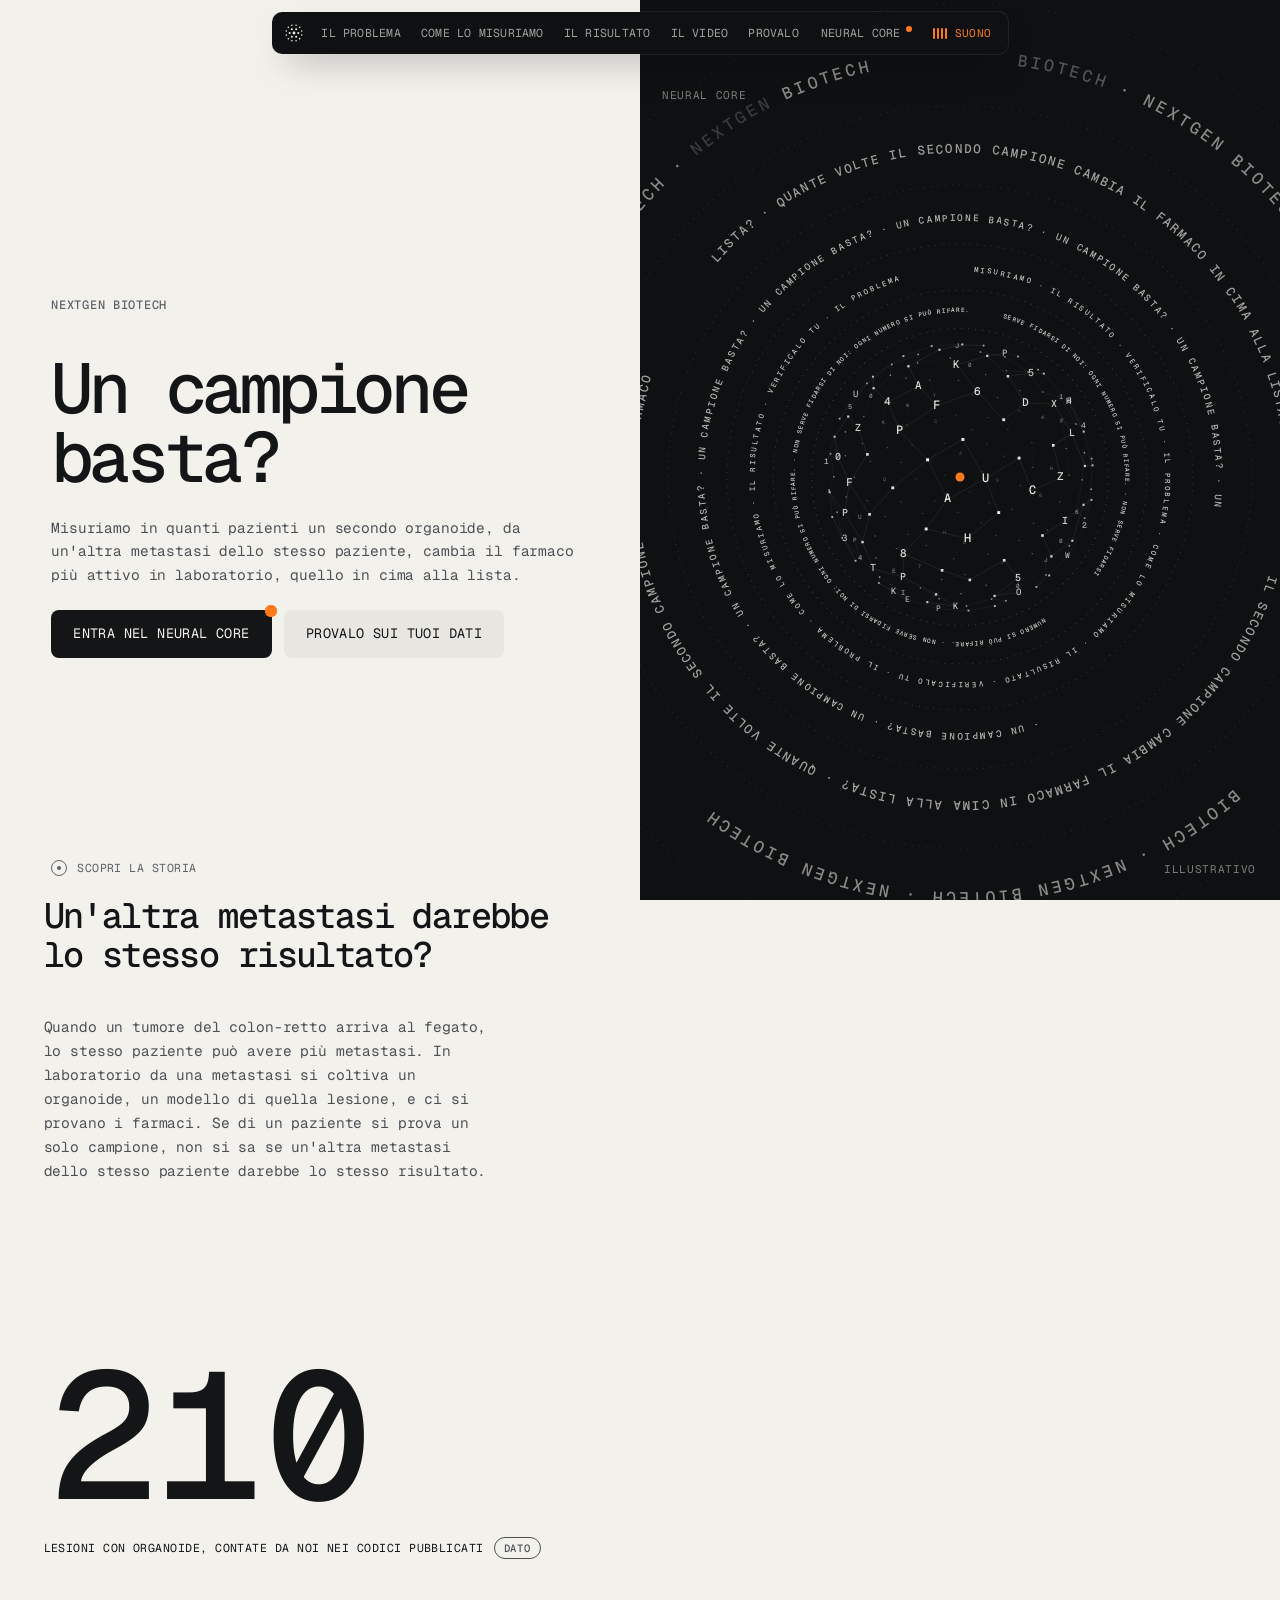
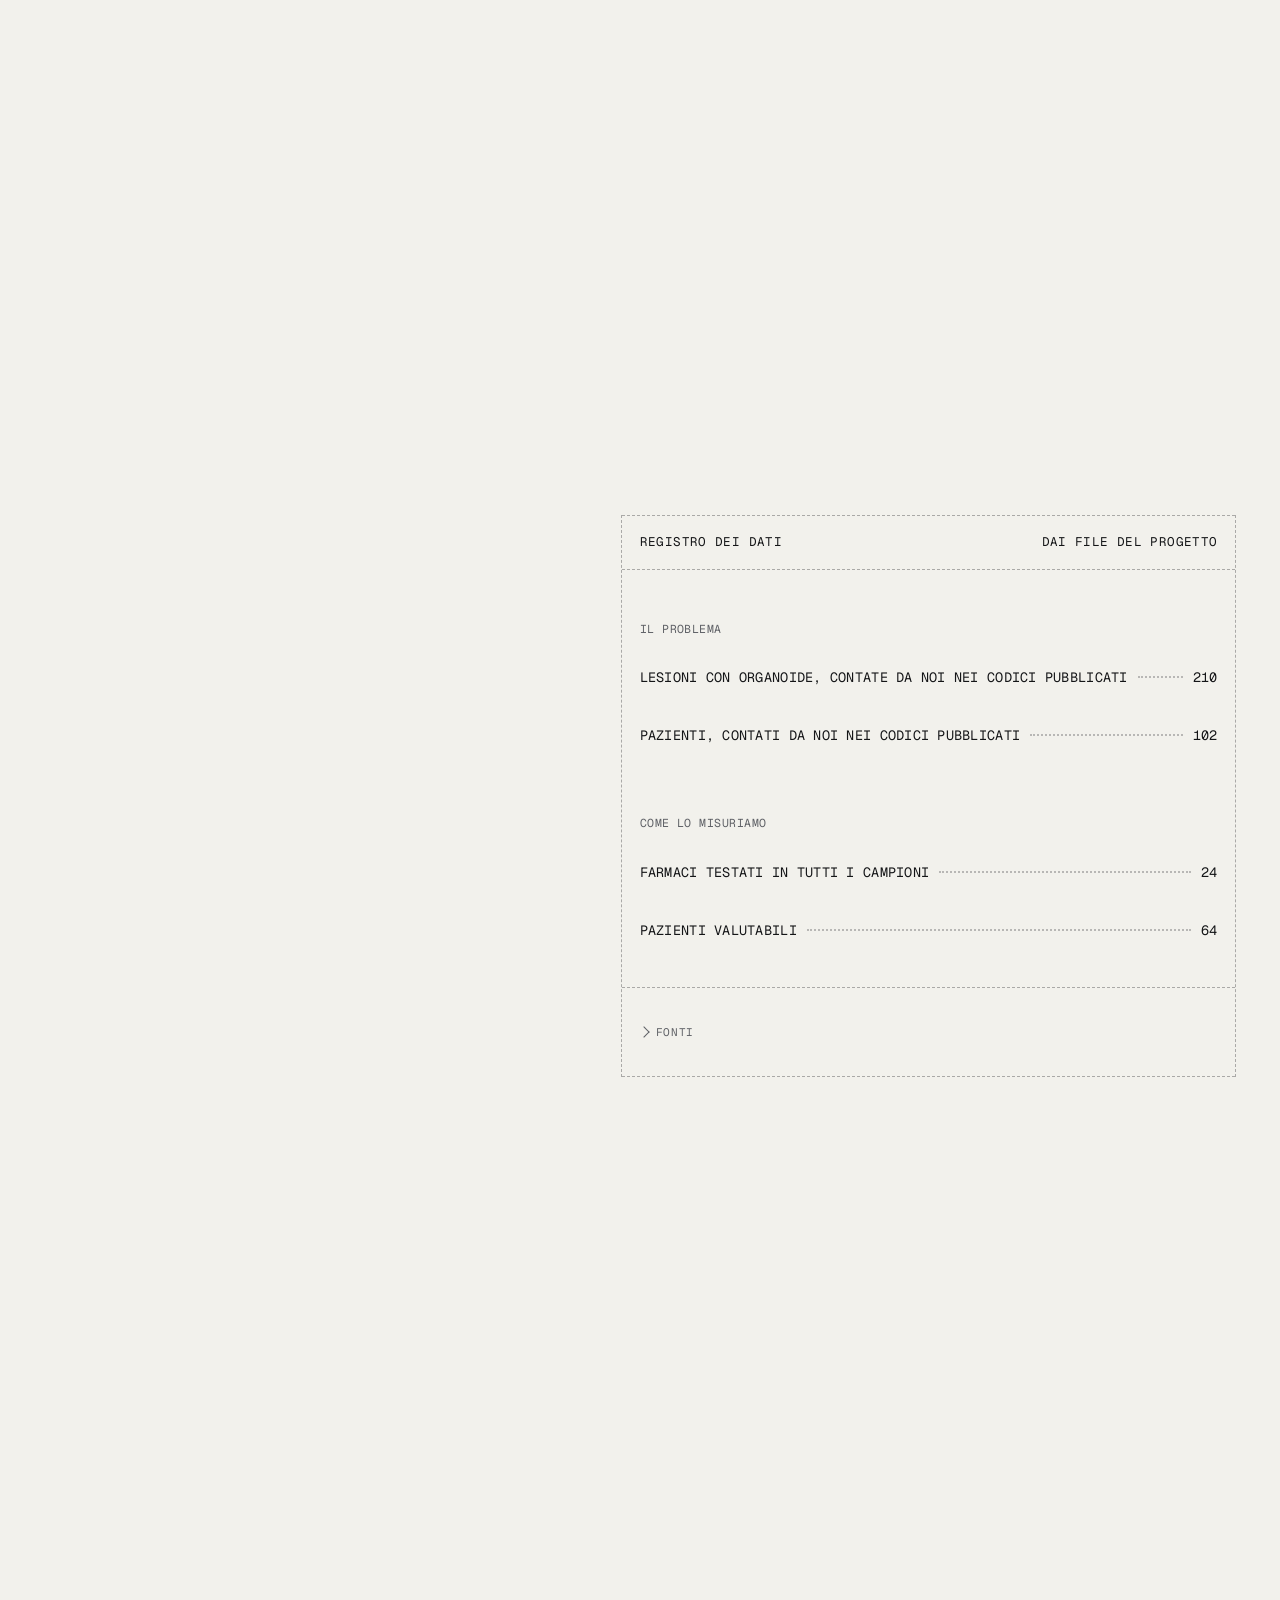
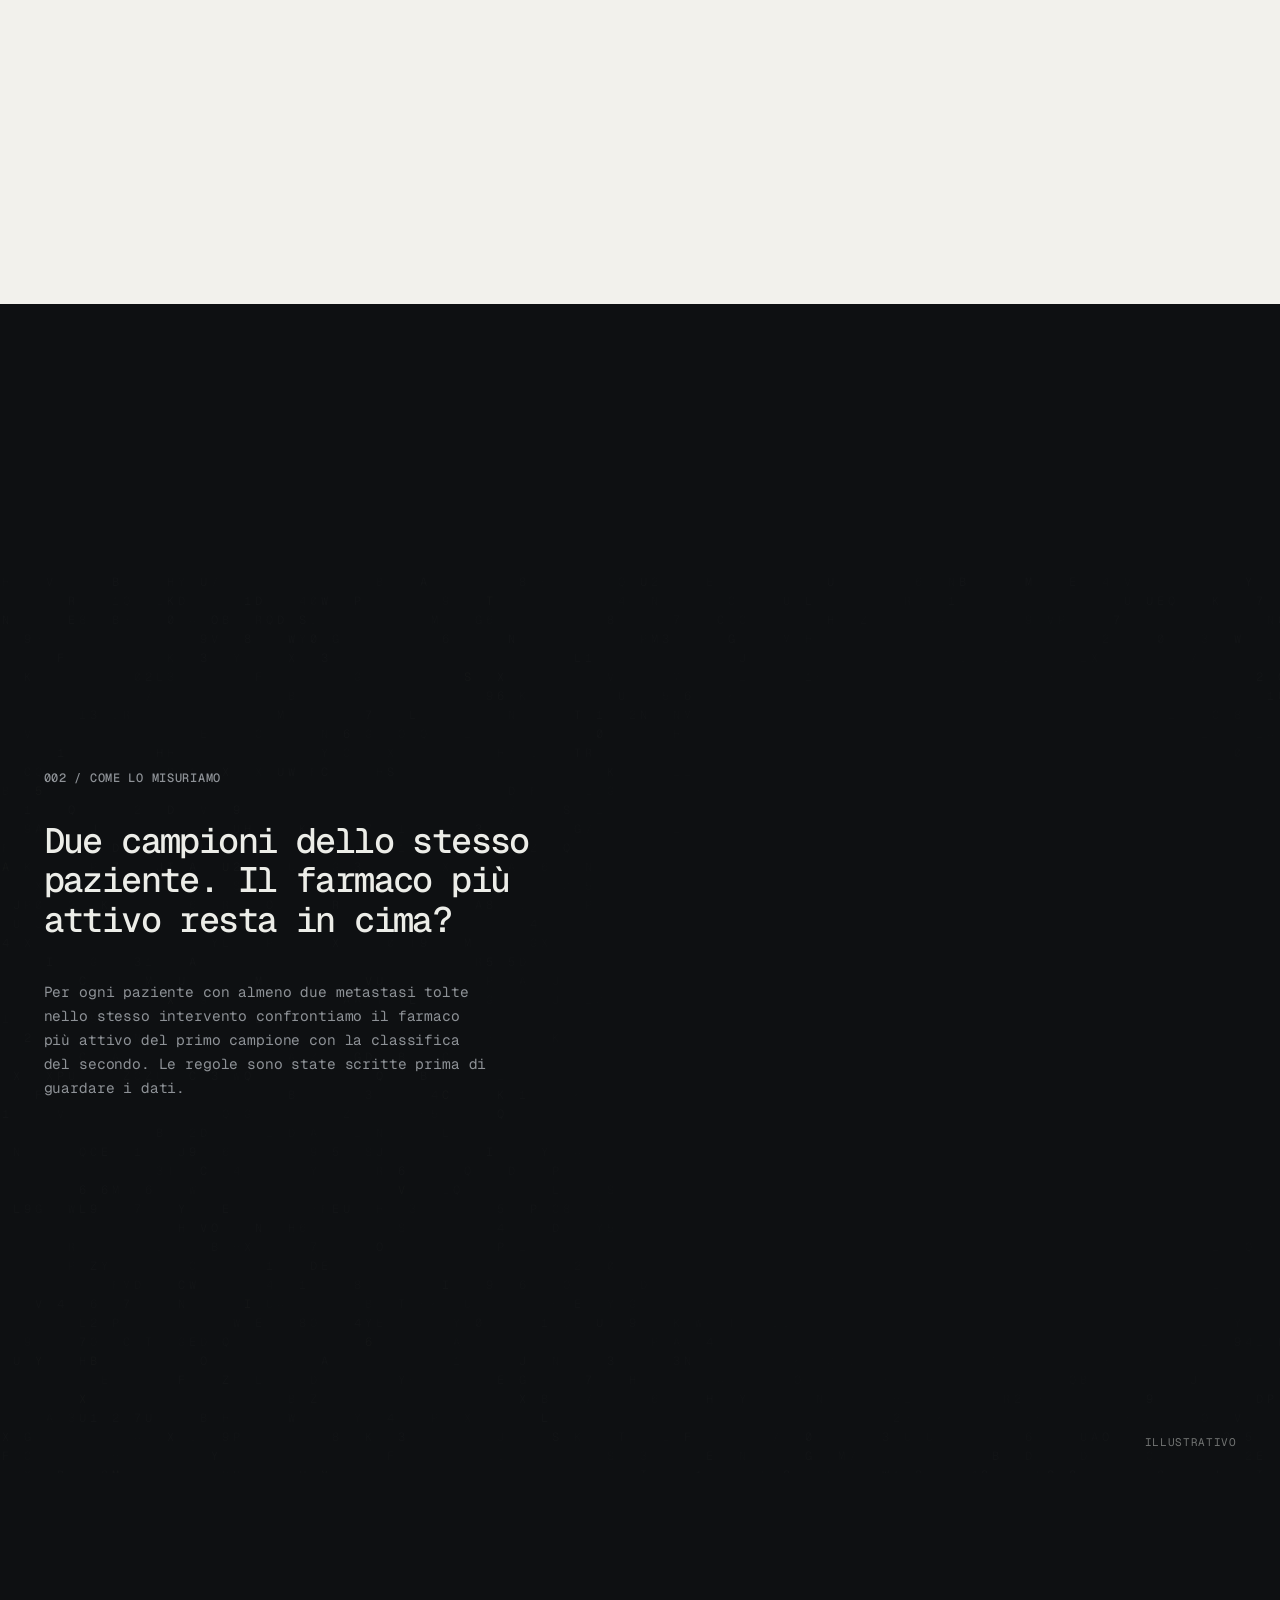
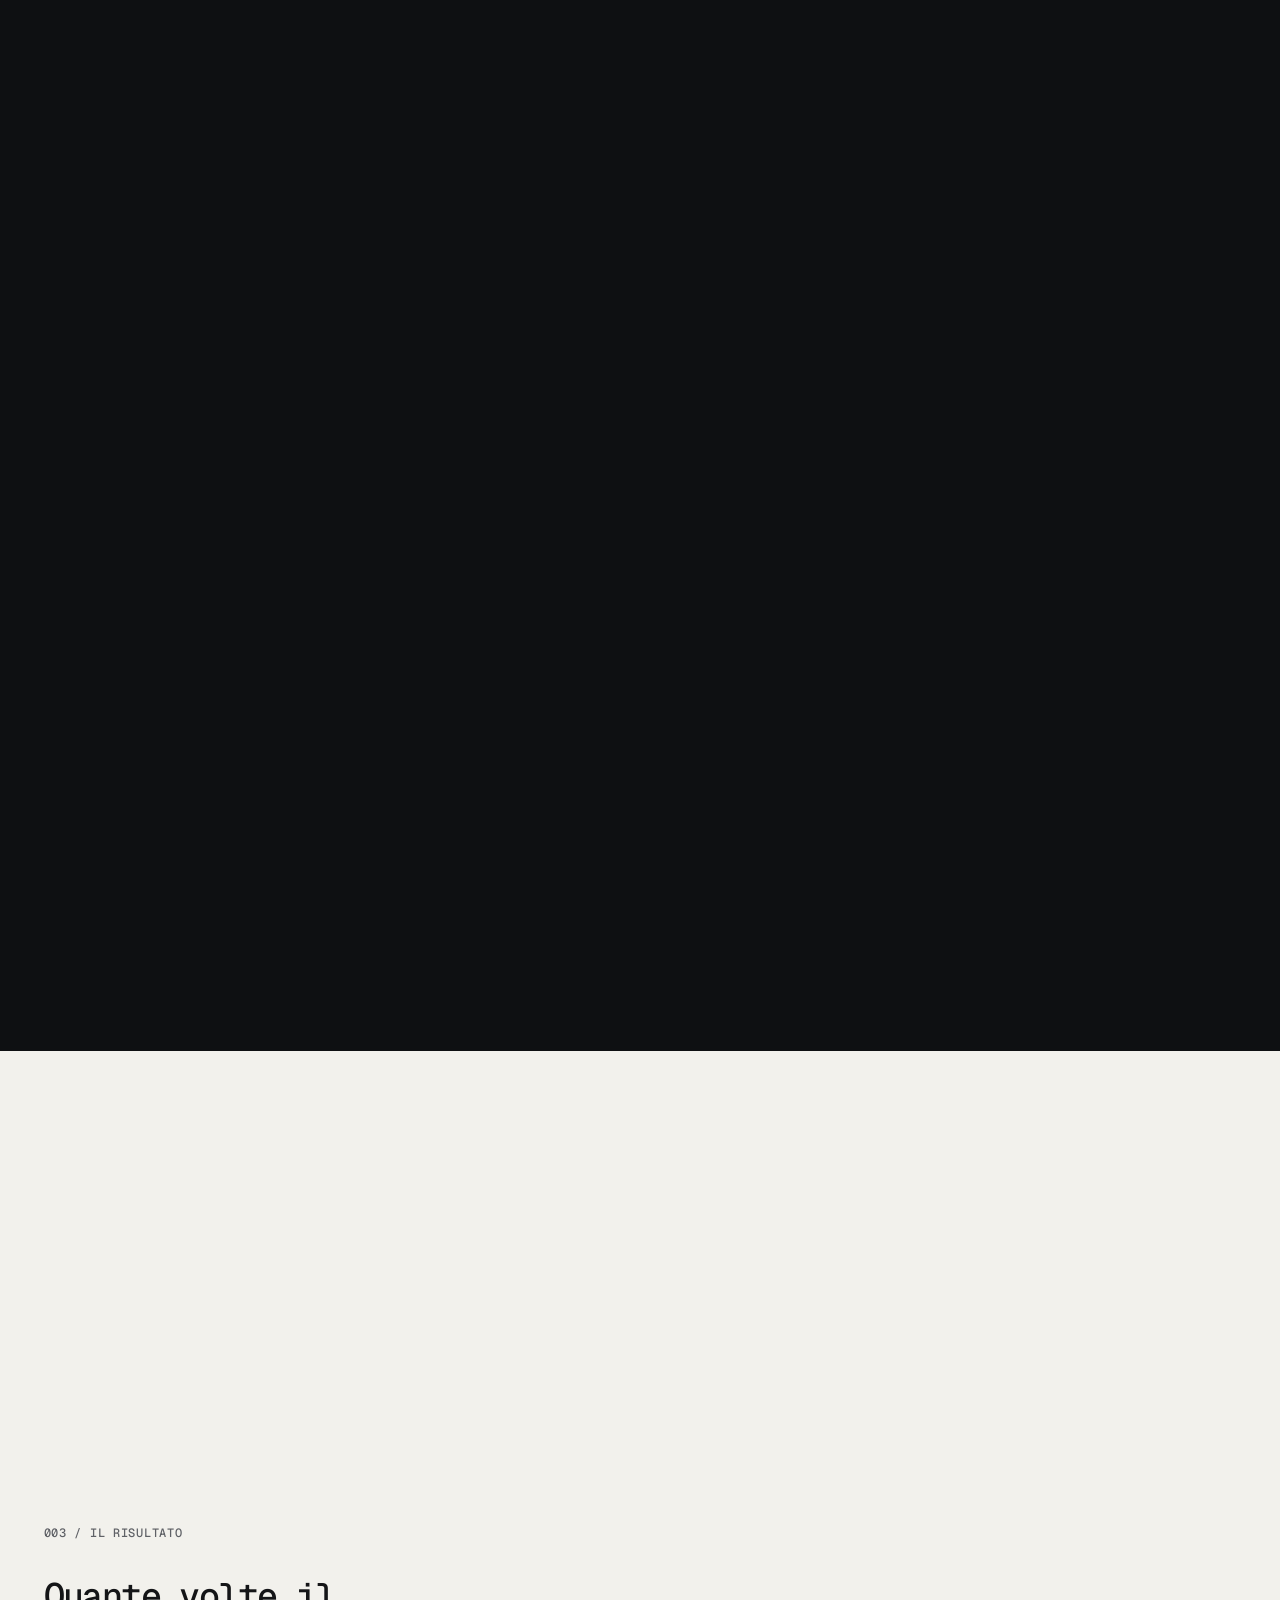
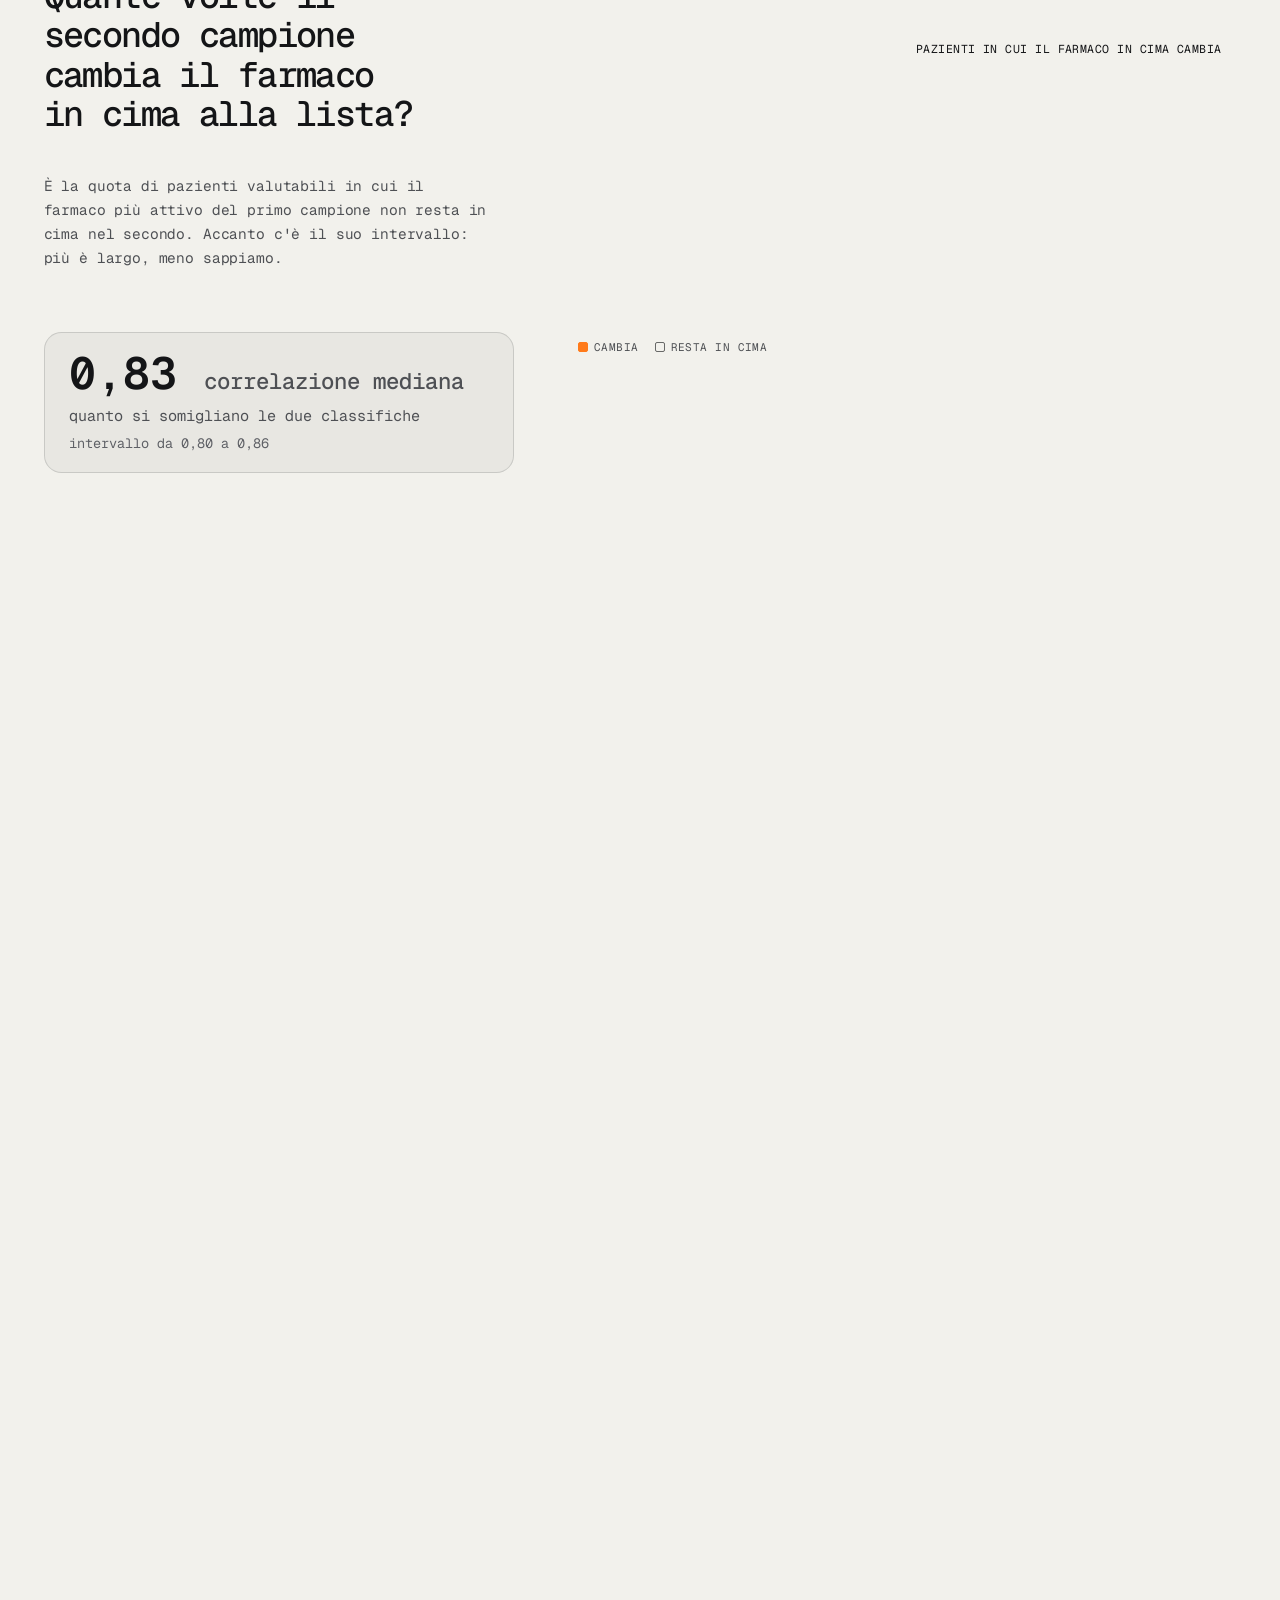
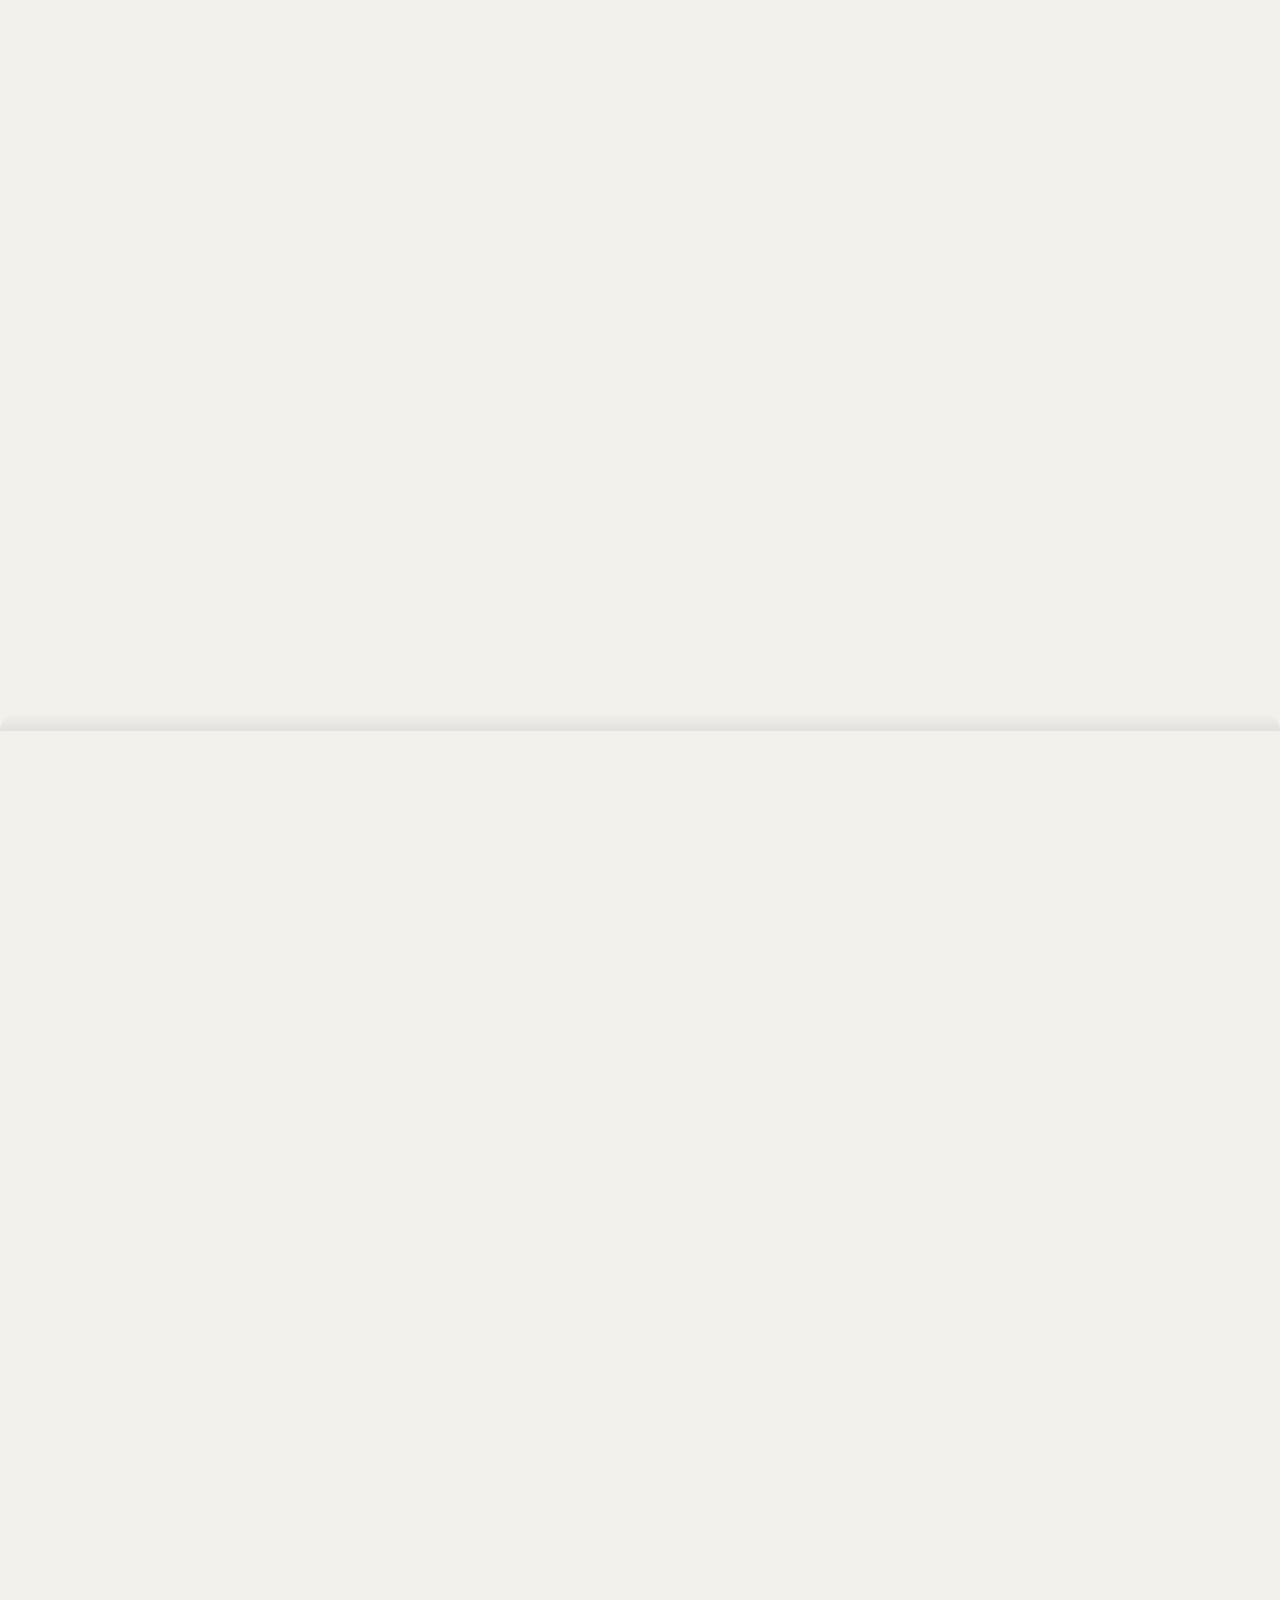
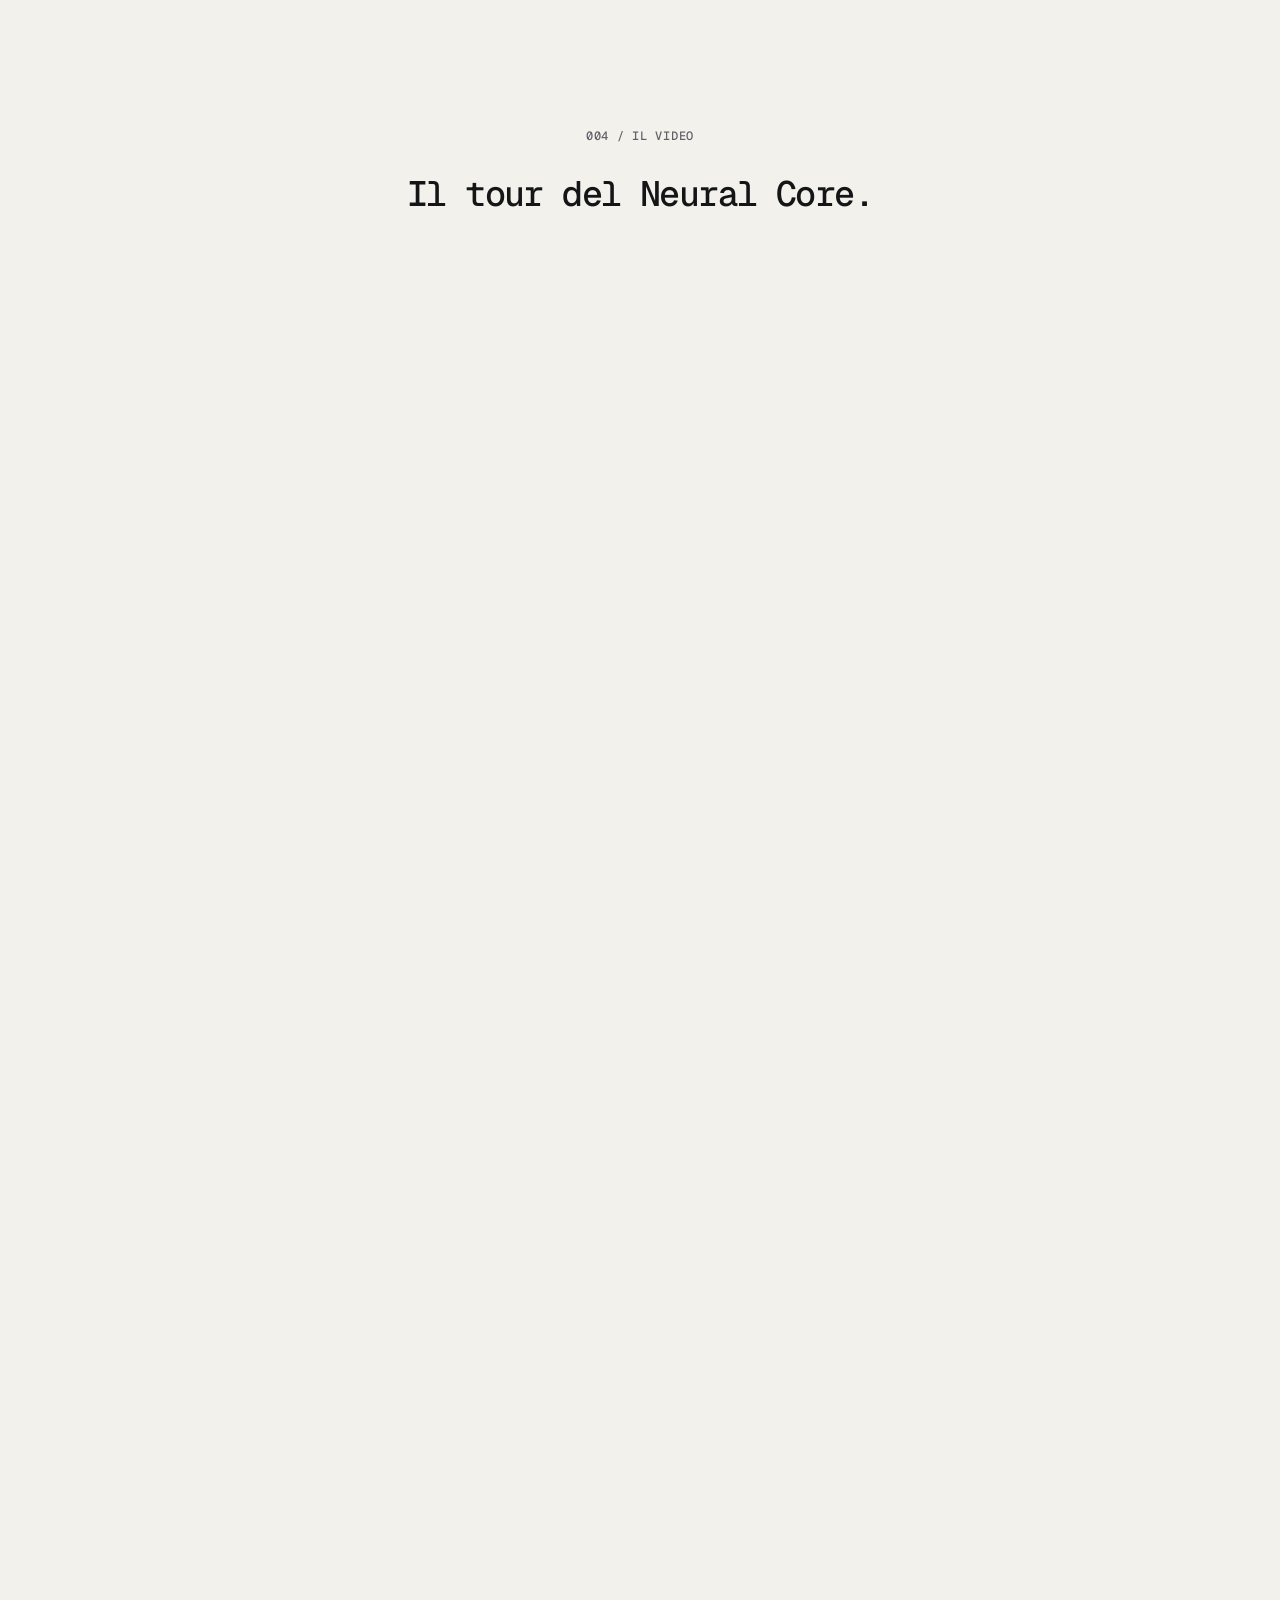
==== commit 81011ec0: "Anteprima K2 sfera e punti insieme in prova-2411/ (cartella di prova non collegata): sito costruito " ====
--- a/prova-2411/index.html
+++ b/prova-2411/index.html
@@ -26,8 +26,8 @@
 <meta name="twitter:image" content="https://veracore.it/prova-2411/media/anteprima.jpg">
 <meta name="twitter:image:alt" content="La sfera del Neural Core: pazienti, campioni e farmaci come punti luminosi collegati da filamenti.">
 <link rel="preload" href="fornitori/font/geist-mono-latin-wght-normal.woff2" as="font" type="font/woff2" crossorigin>
-<link rel="preload" href="v32/design32.js?v=74761742" as="script">
-<script src="v32/design32.js?v=74761742" defer></script>
+<link rel="preload" href="v32/design32.js?v=a0ee3ca5" as="script">
+<script src="v32/design32.js?v=a0ee3ca5" defer></script>
 <script src="v32/transizione32.js?v=028c5428" defer></script>
 <script src="landing.js?v=0e29acc8" defer></script>
 <link rel="stylesheet" href="vera/vera.css?v=68ce7497">
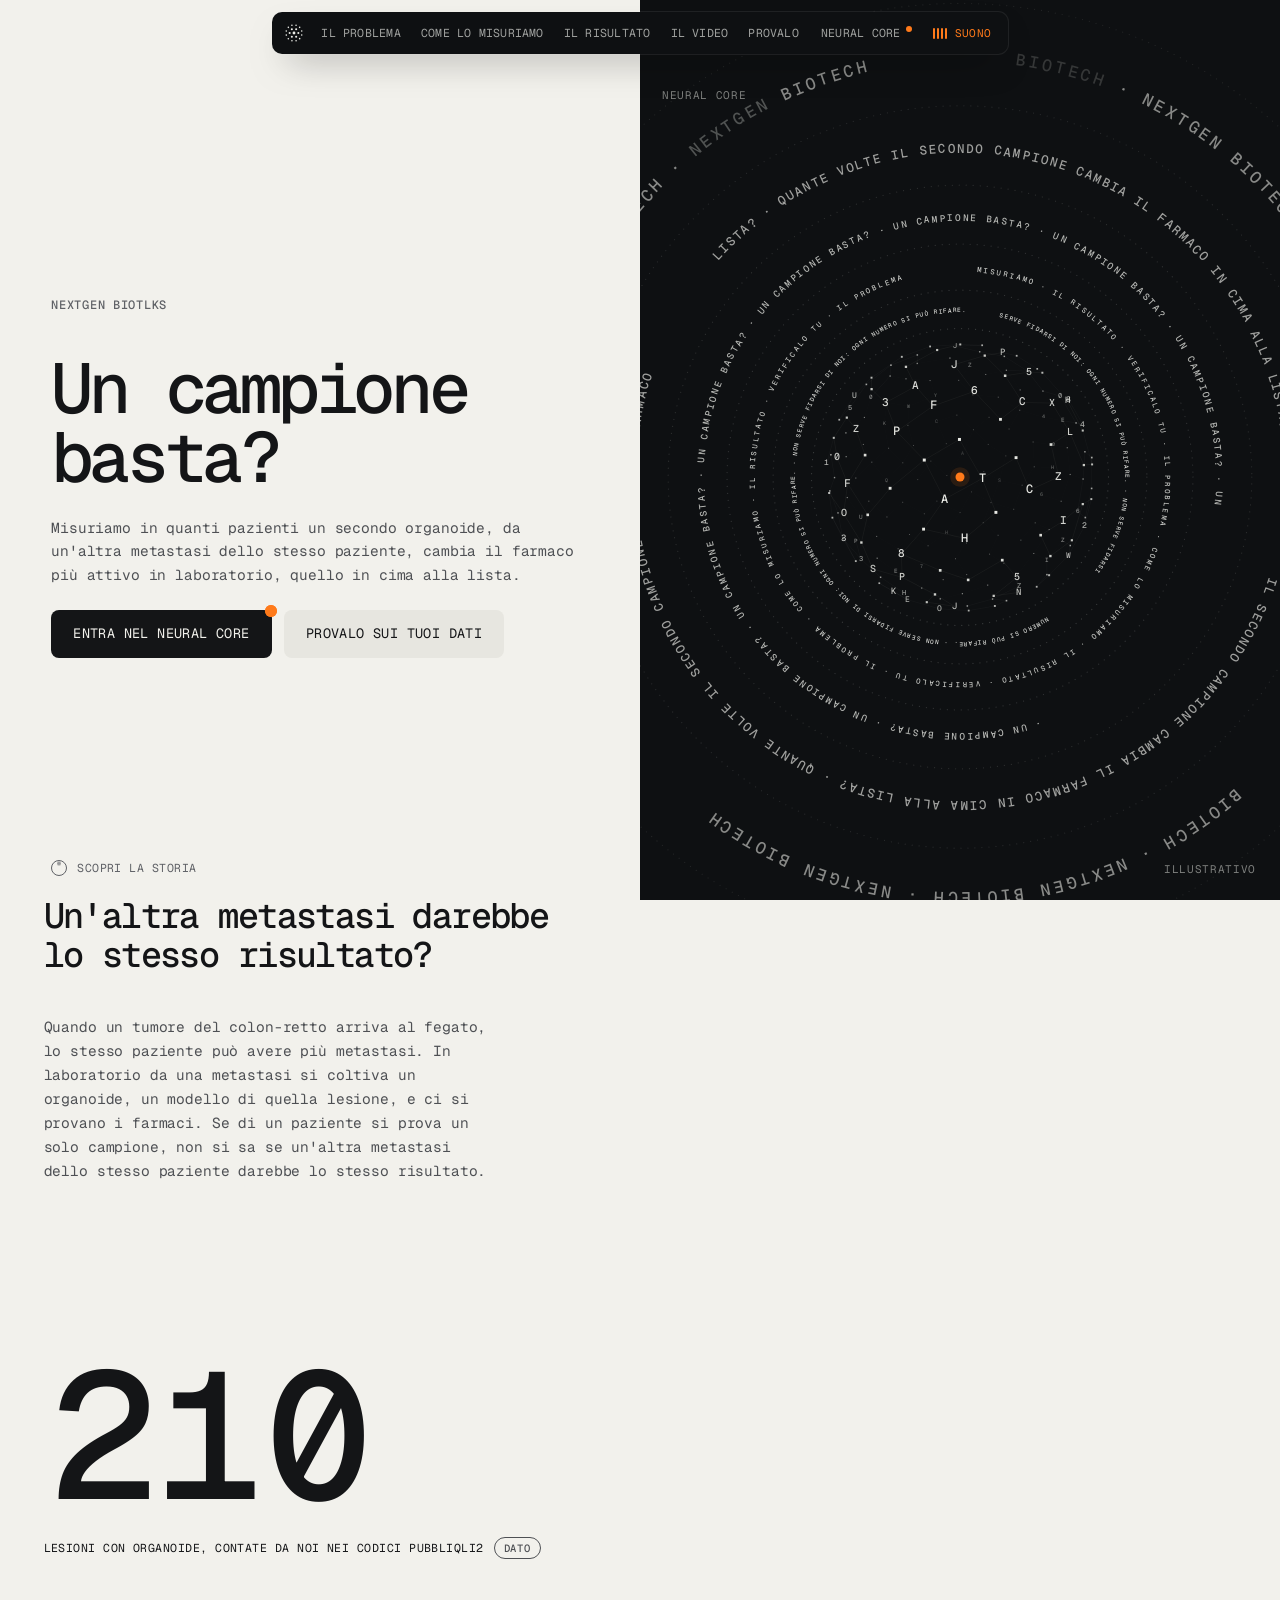
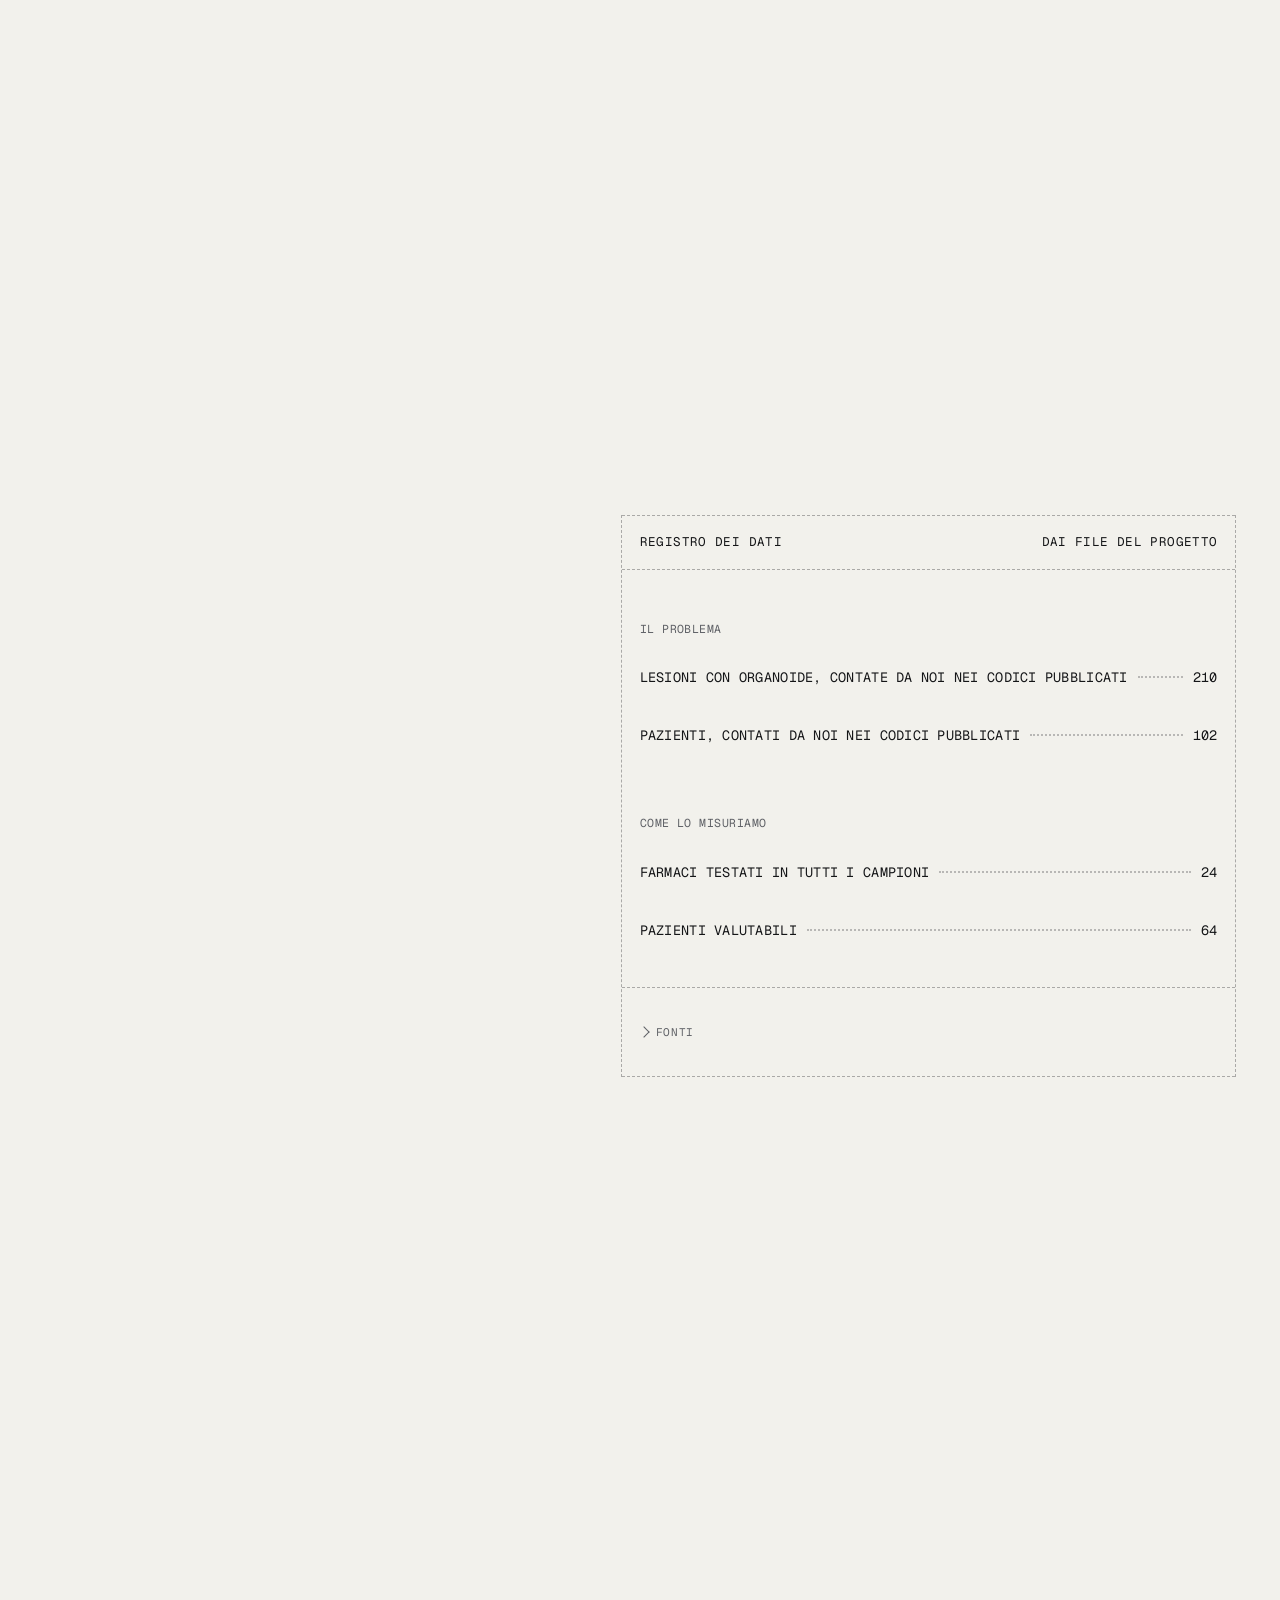
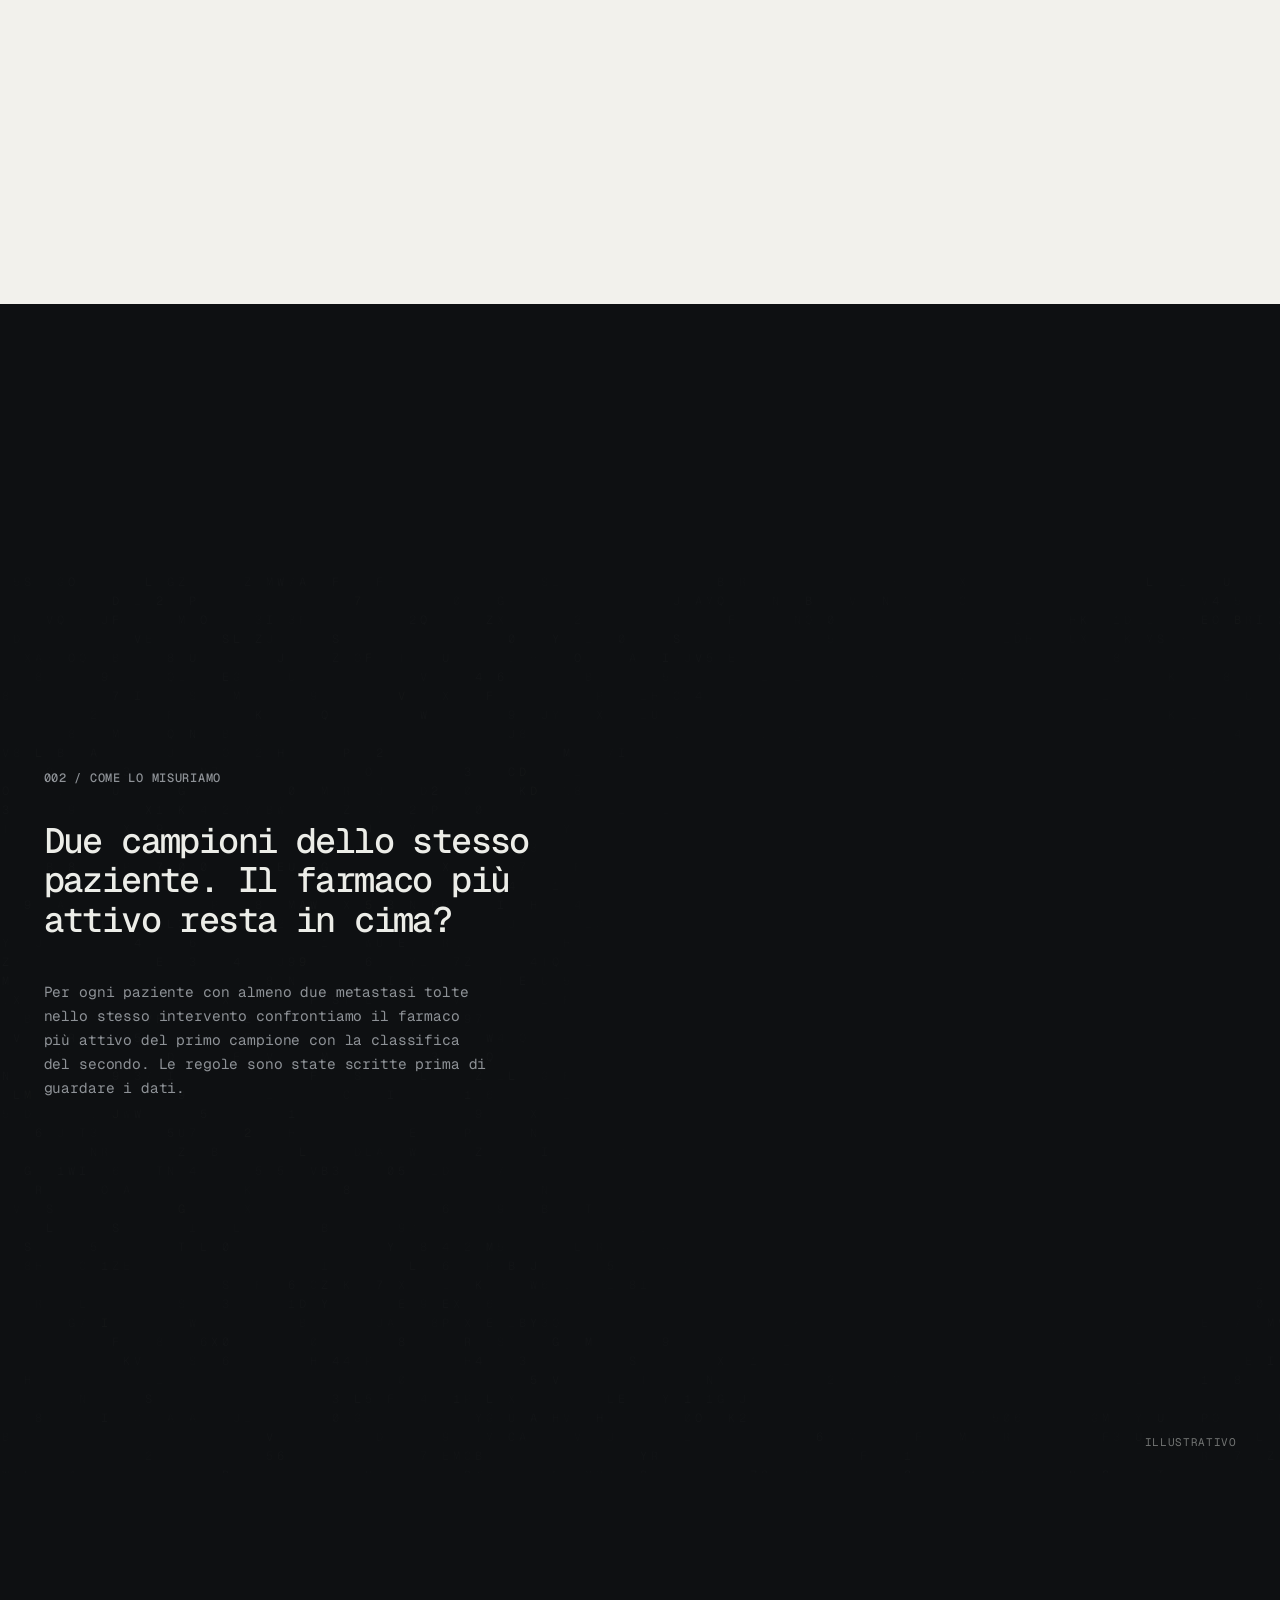
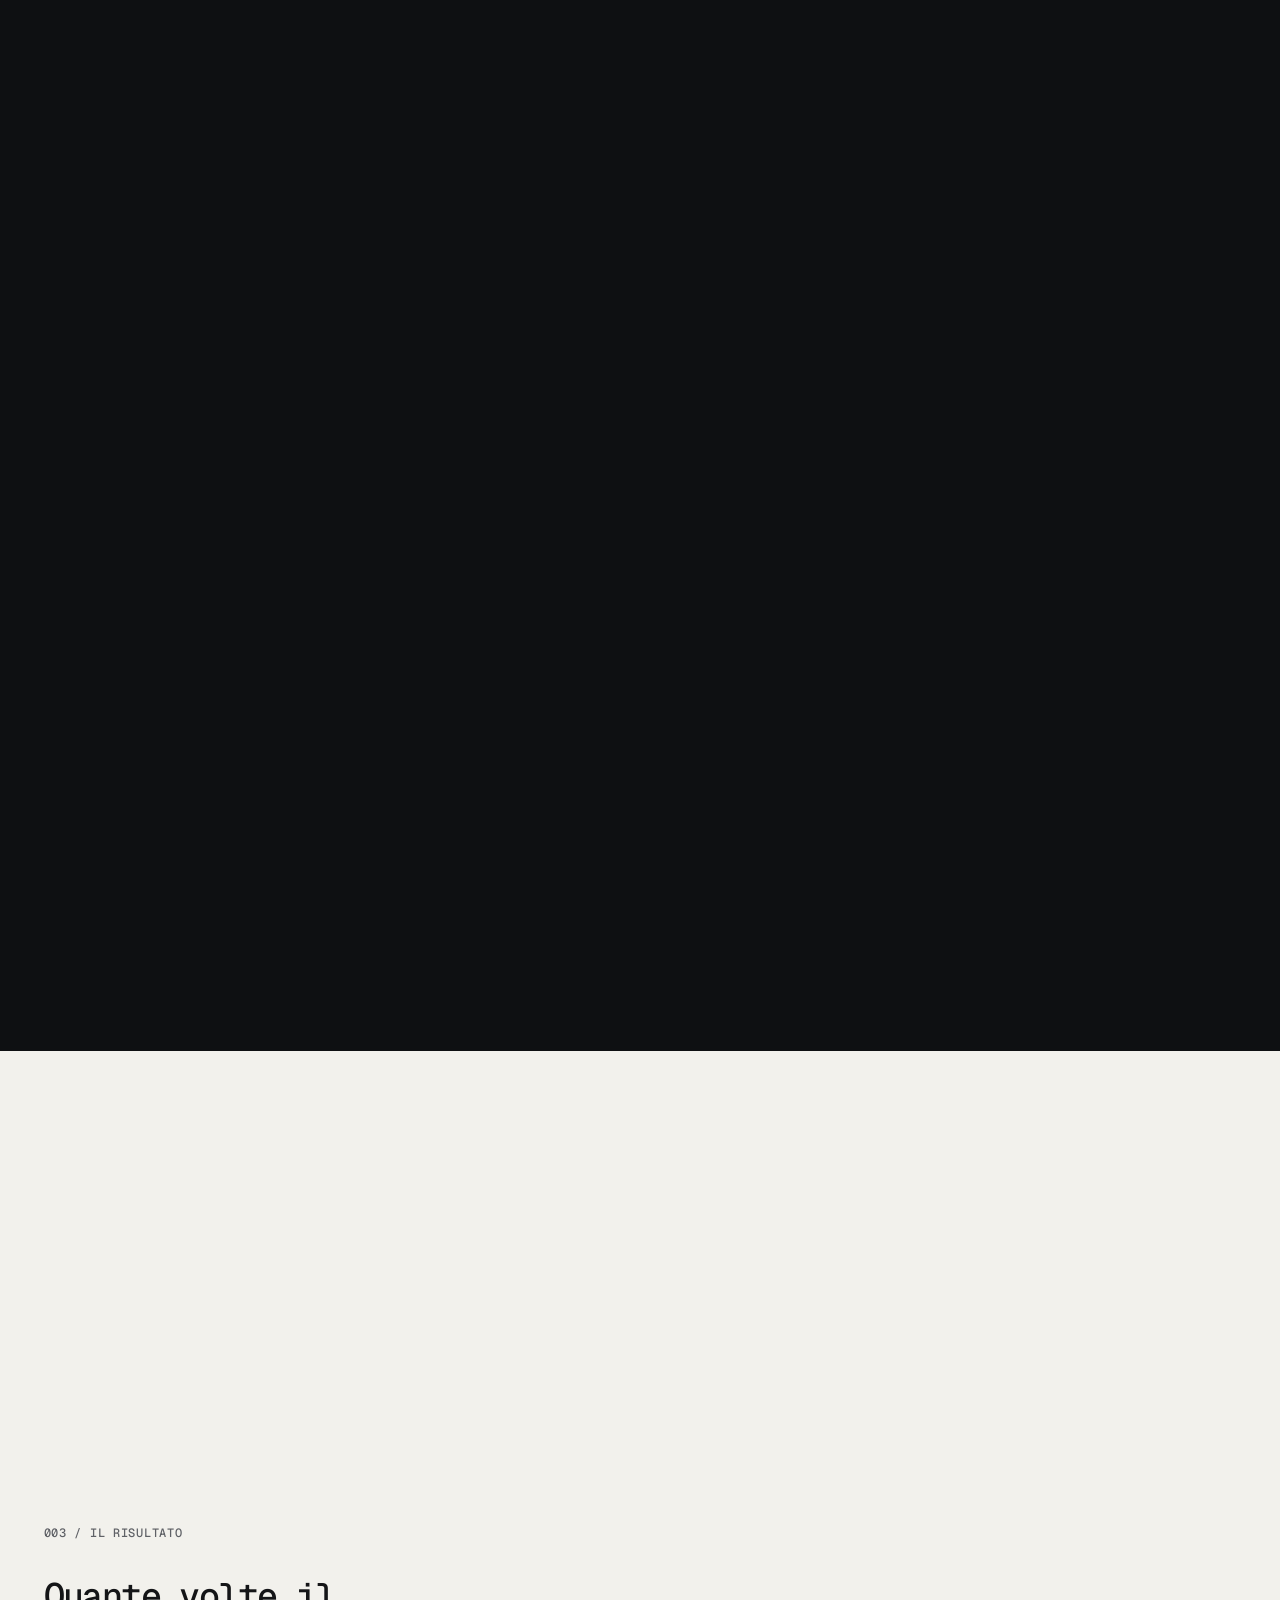
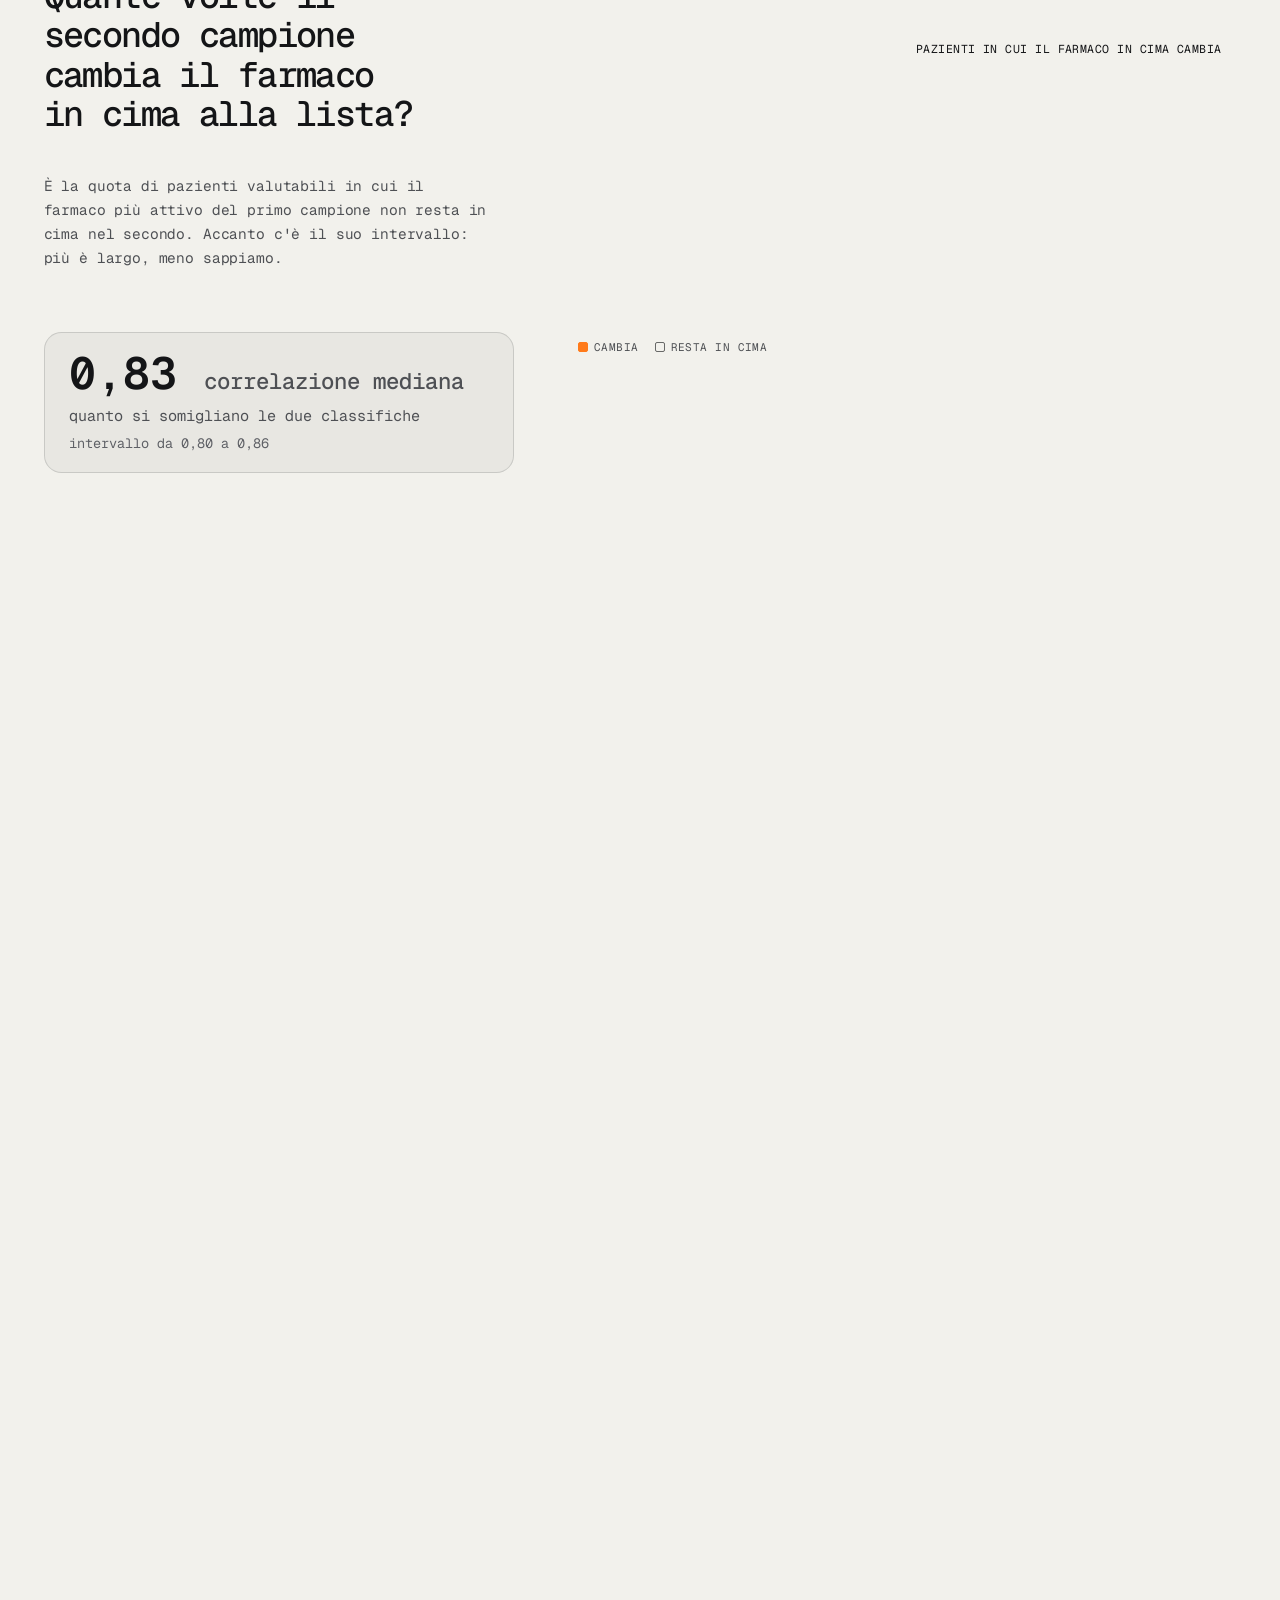
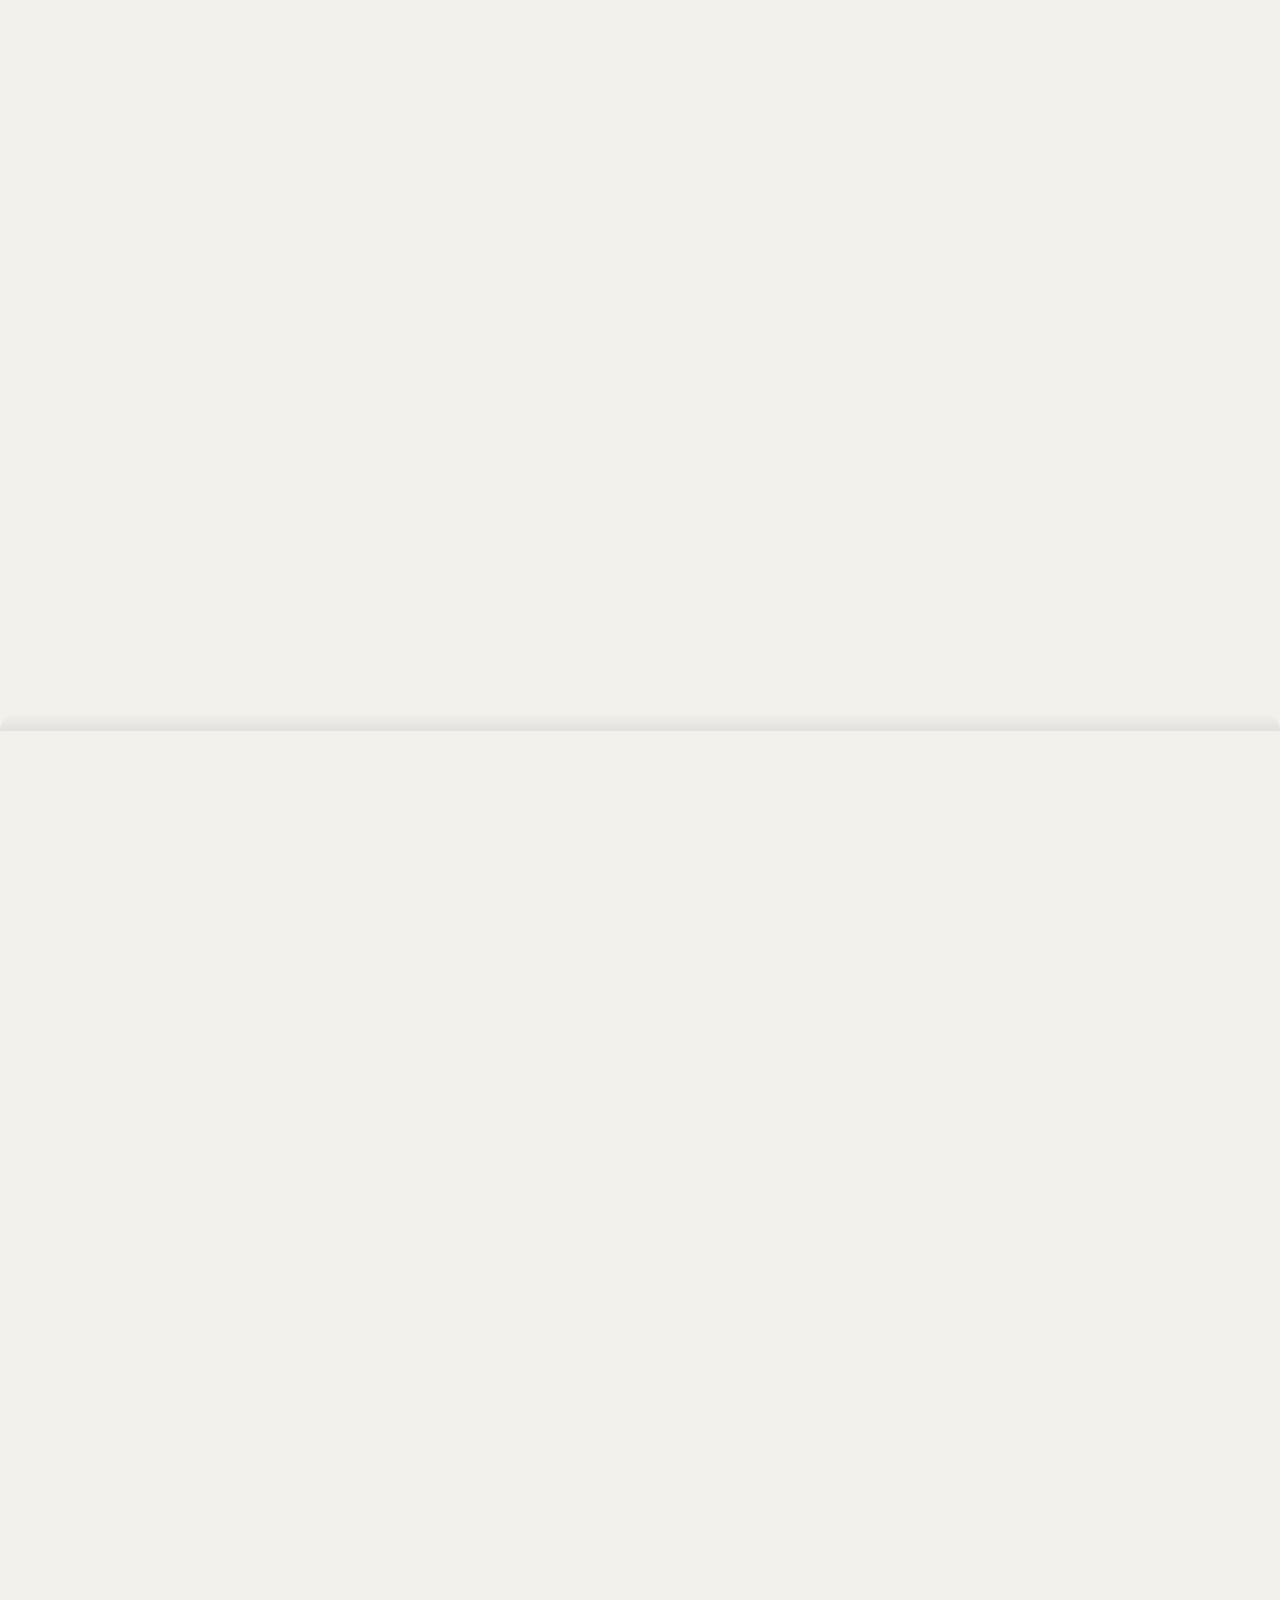
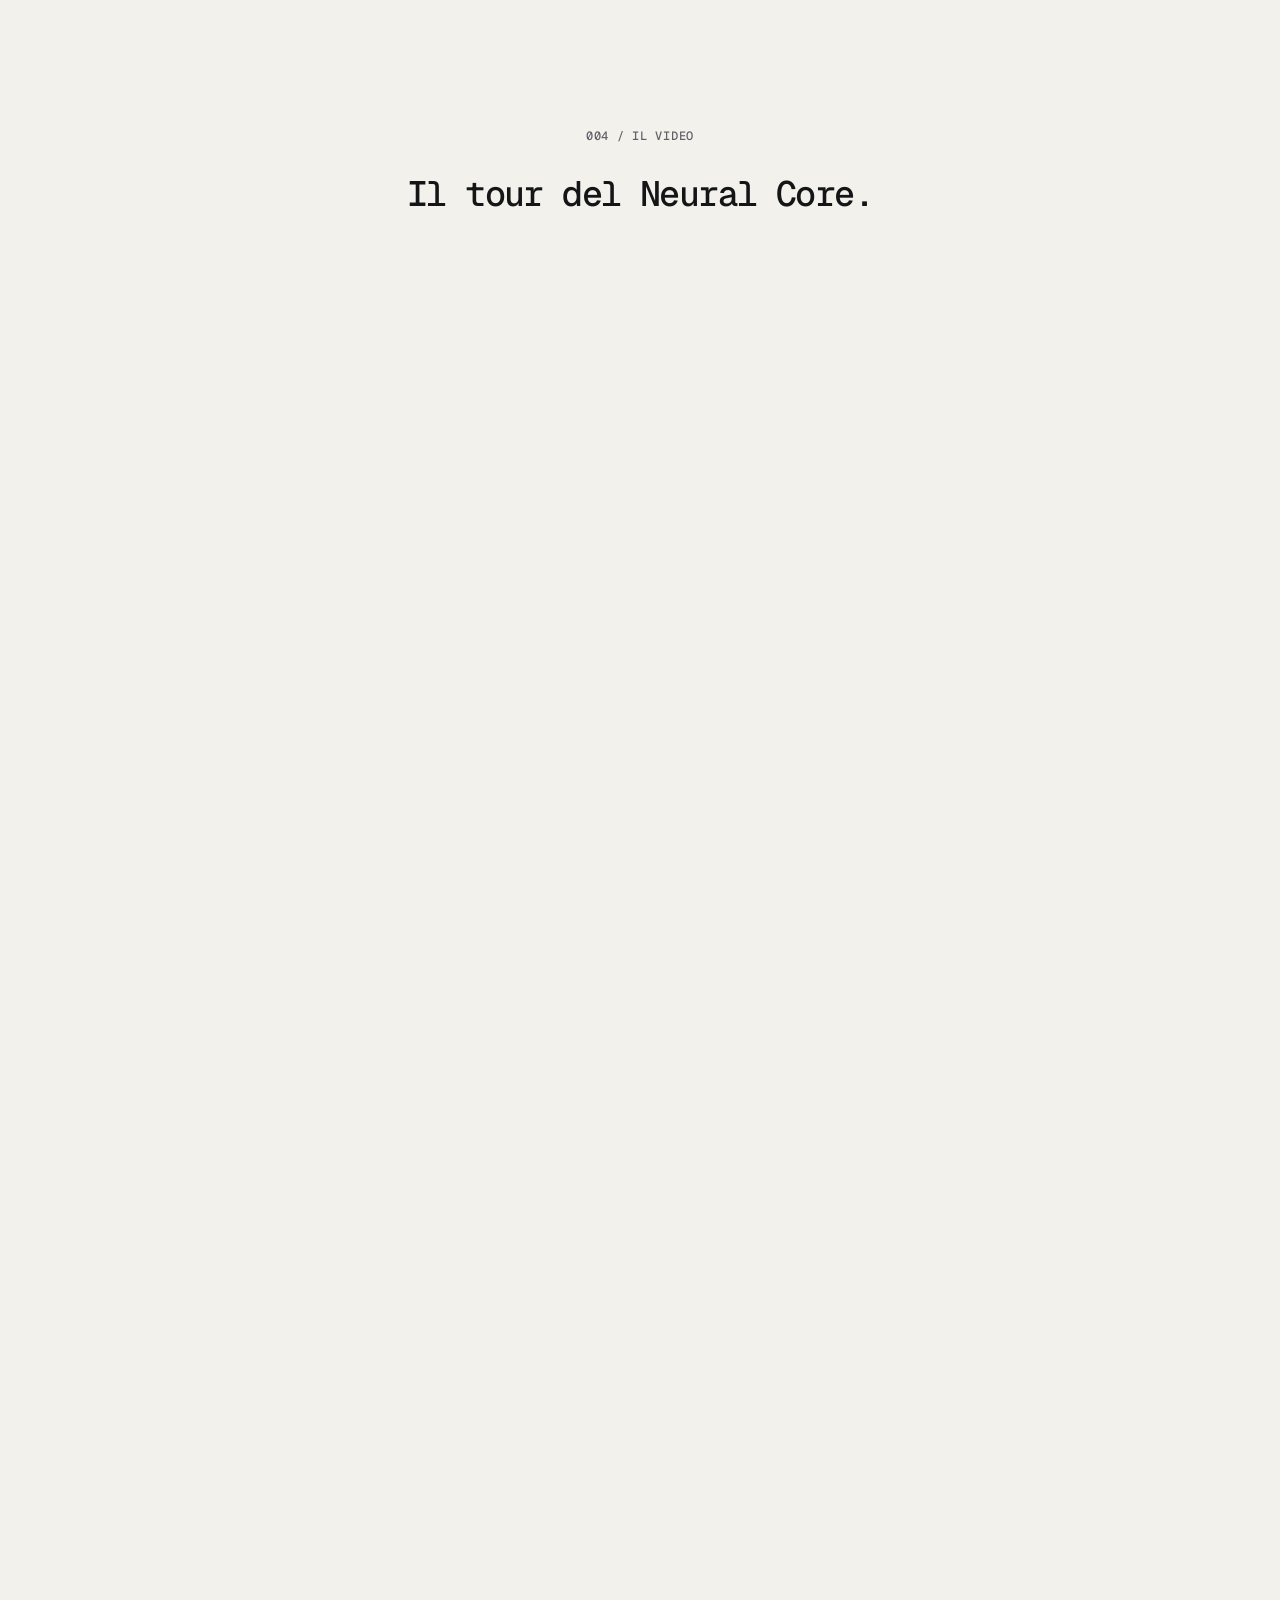
==== commit 597675ec: "Anteprima K3 il campo sale prima della tastiera in prova-2411/ (cartella di prova non collegata): si" ====
--- a/prova-2411/index.html
+++ b/prova-2411/index.html
@@ -26,8 +26,8 @@
 <meta name="twitter:image" content="https://veracore.it/prova-2411/media/anteprima.jpg">
 <meta name="twitter:image:alt" content="La sfera del Neural Core: pazienti, campioni e farmaci come punti luminosi collegati da filamenti.">
 <link rel="preload" href="fornitori/font/geist-mono-latin-wght-normal.woff2" as="font" type="font/woff2" crossorigin>
-<link rel="preload" href="v32/design32.js?v=a0ee3ca5" as="script">
-<script src="v32/design32.js?v=a0ee3ca5" defer></script>
+<link rel="preload" href="v32/design32.js?v=18971d73" as="script">
+<script src="v32/design32.js?v=18971d73" defer></script>
 <script src="v32/transizione32.js?v=028c5428" defer></script>
 <script src="landing.js?v=0e29acc8" defer></script>
 <link rel="stylesheet" href="vera/vera.css?v=68ce7497">
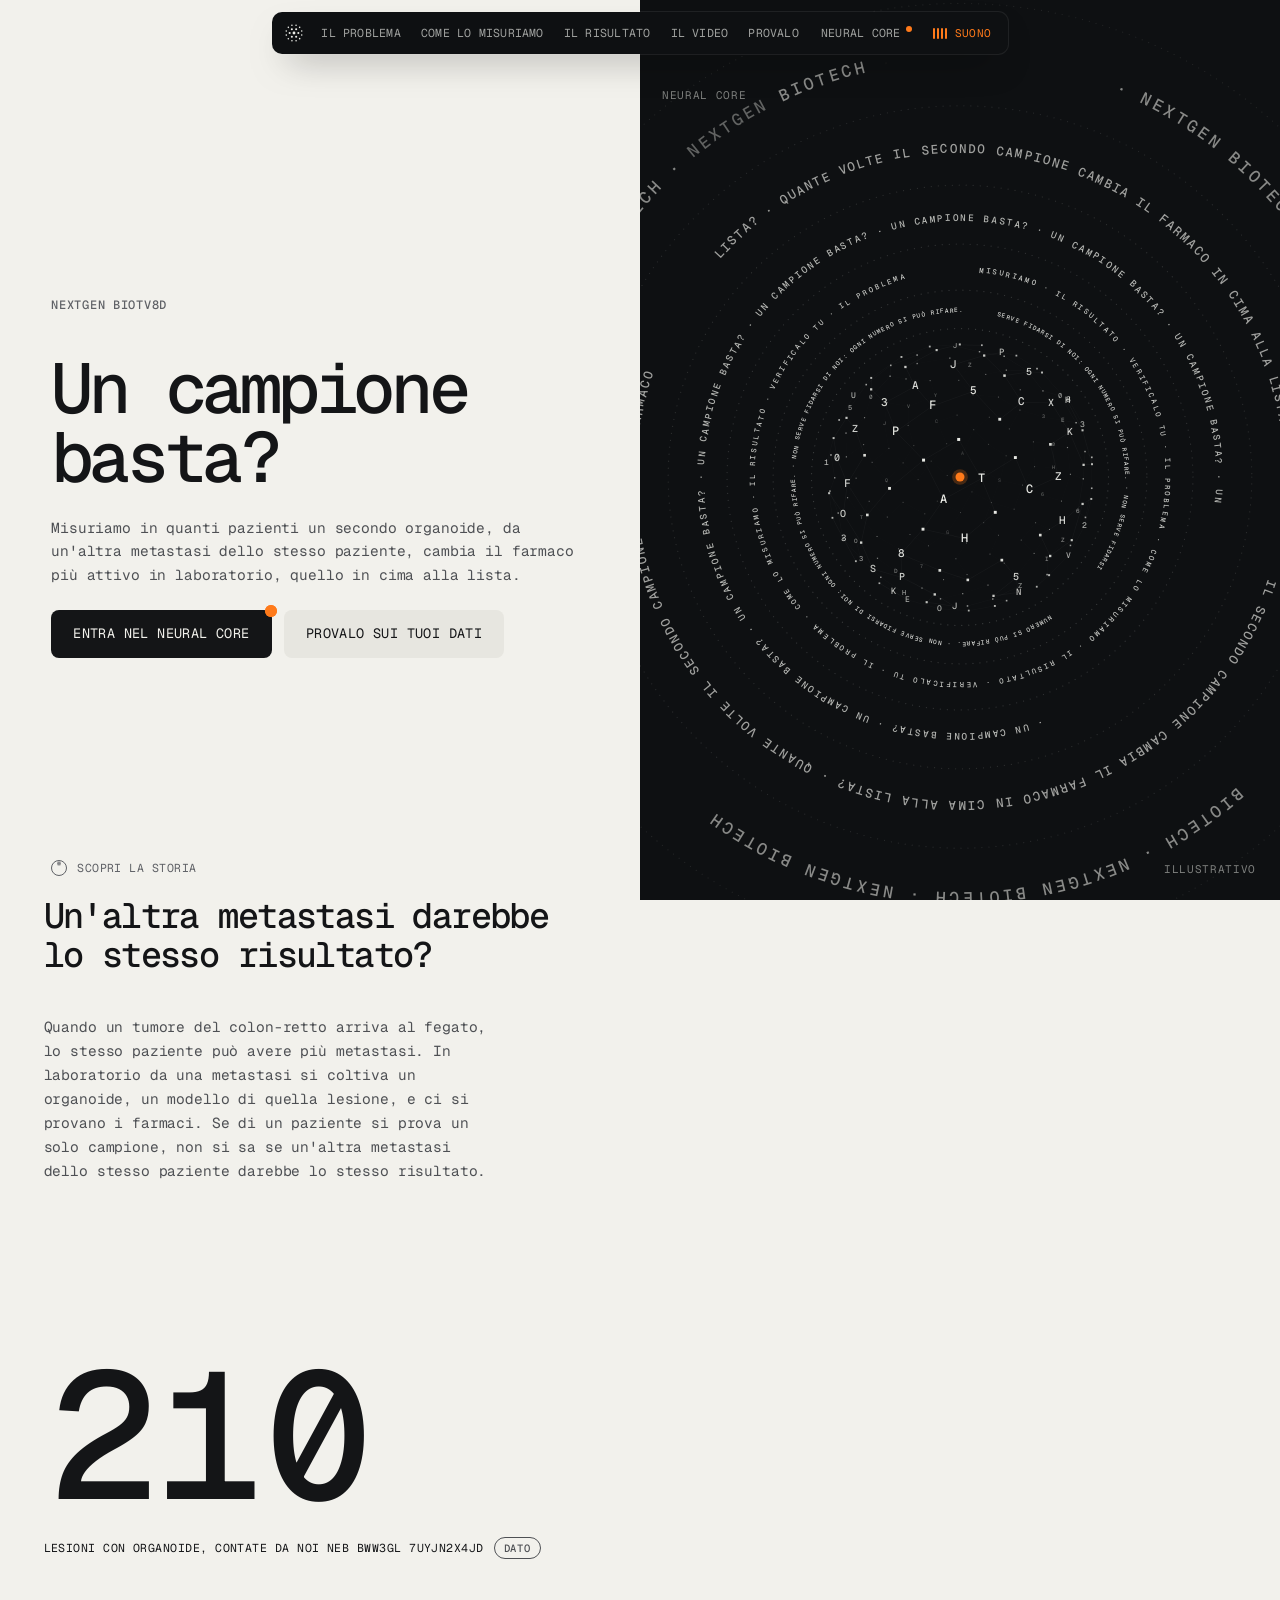
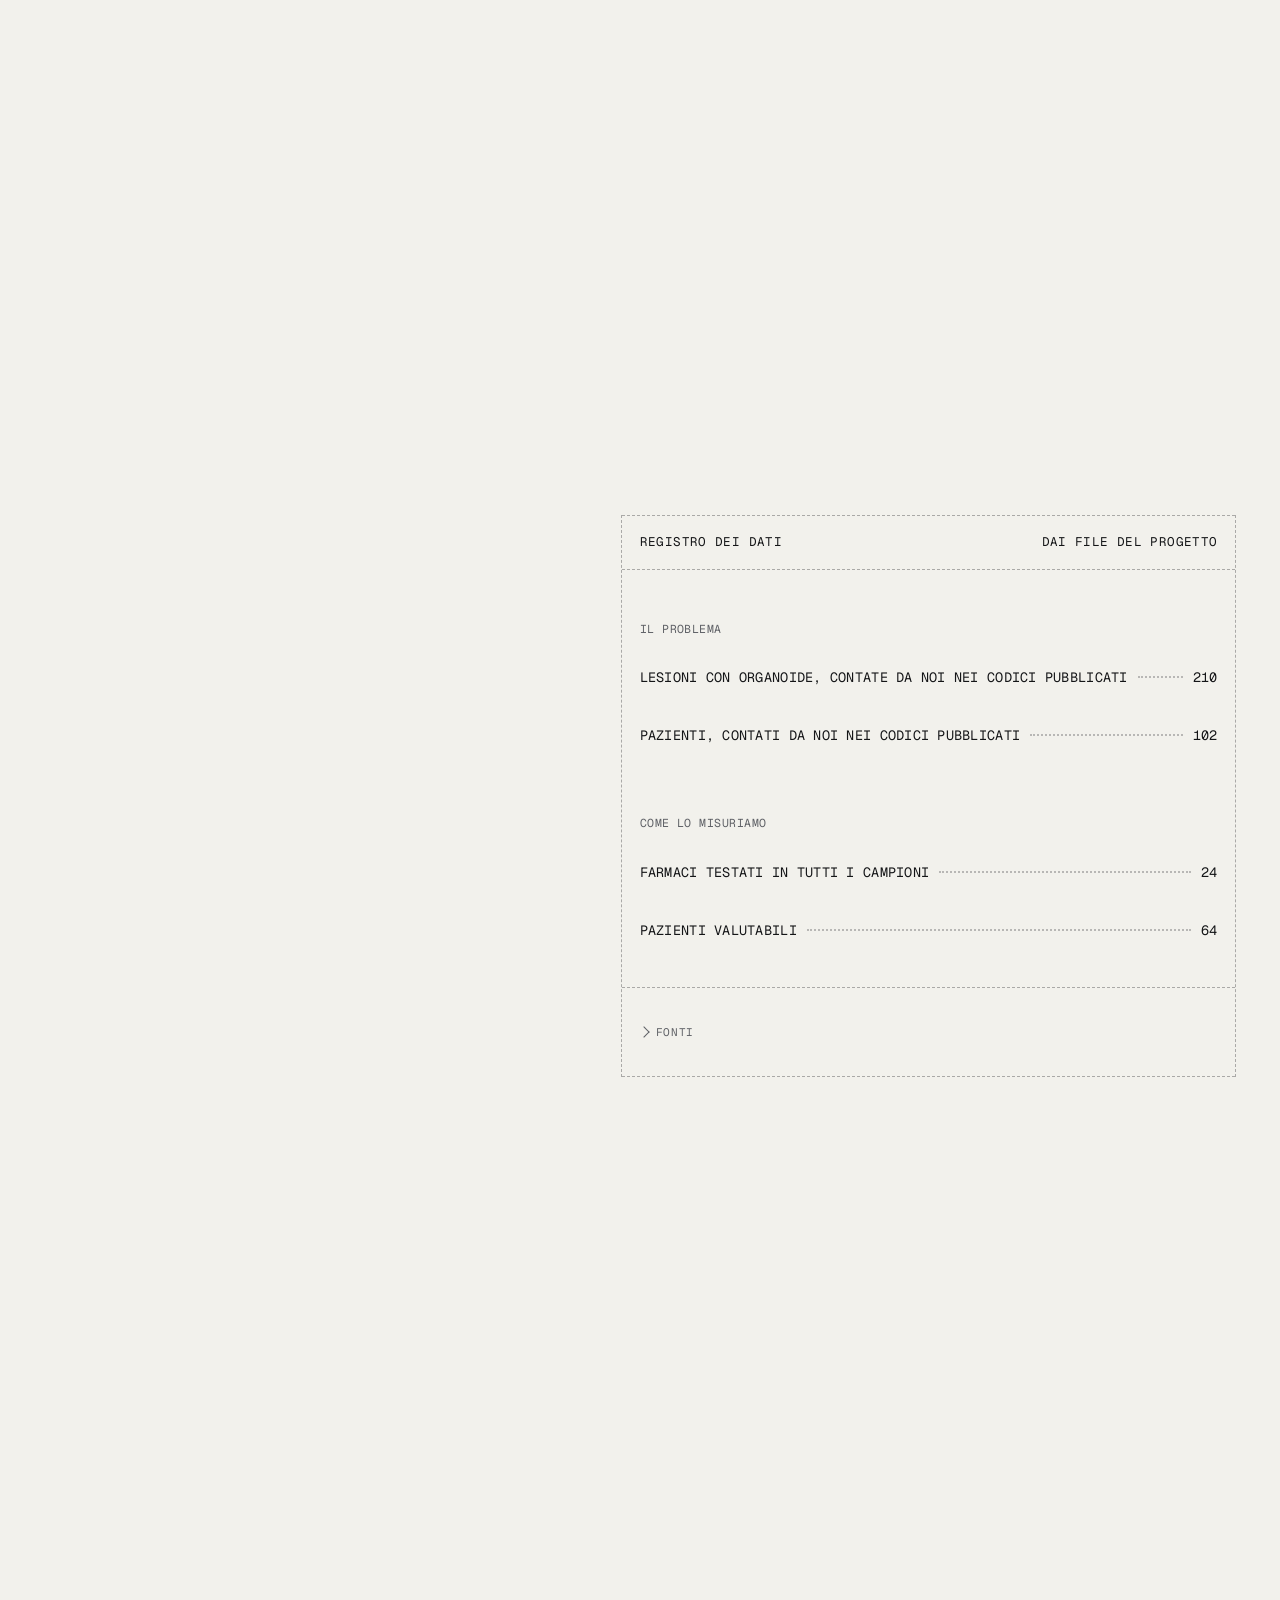
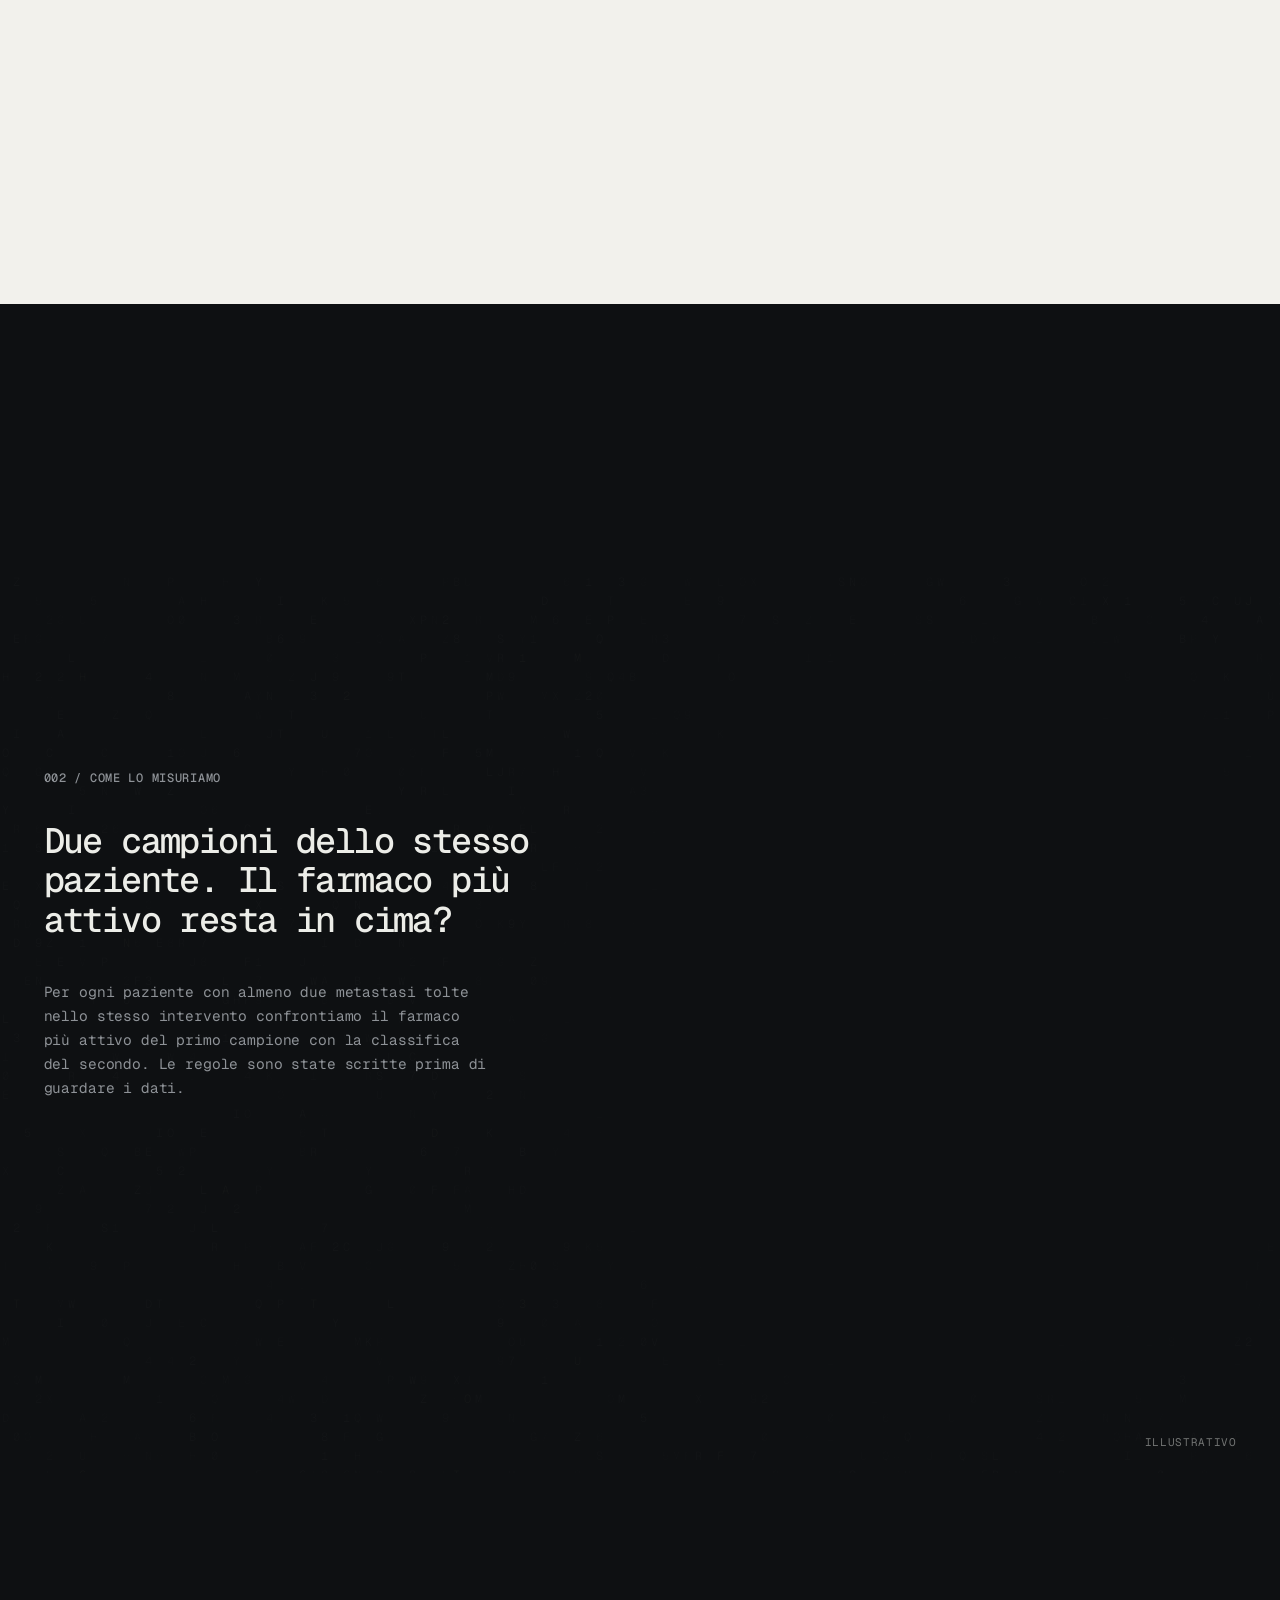
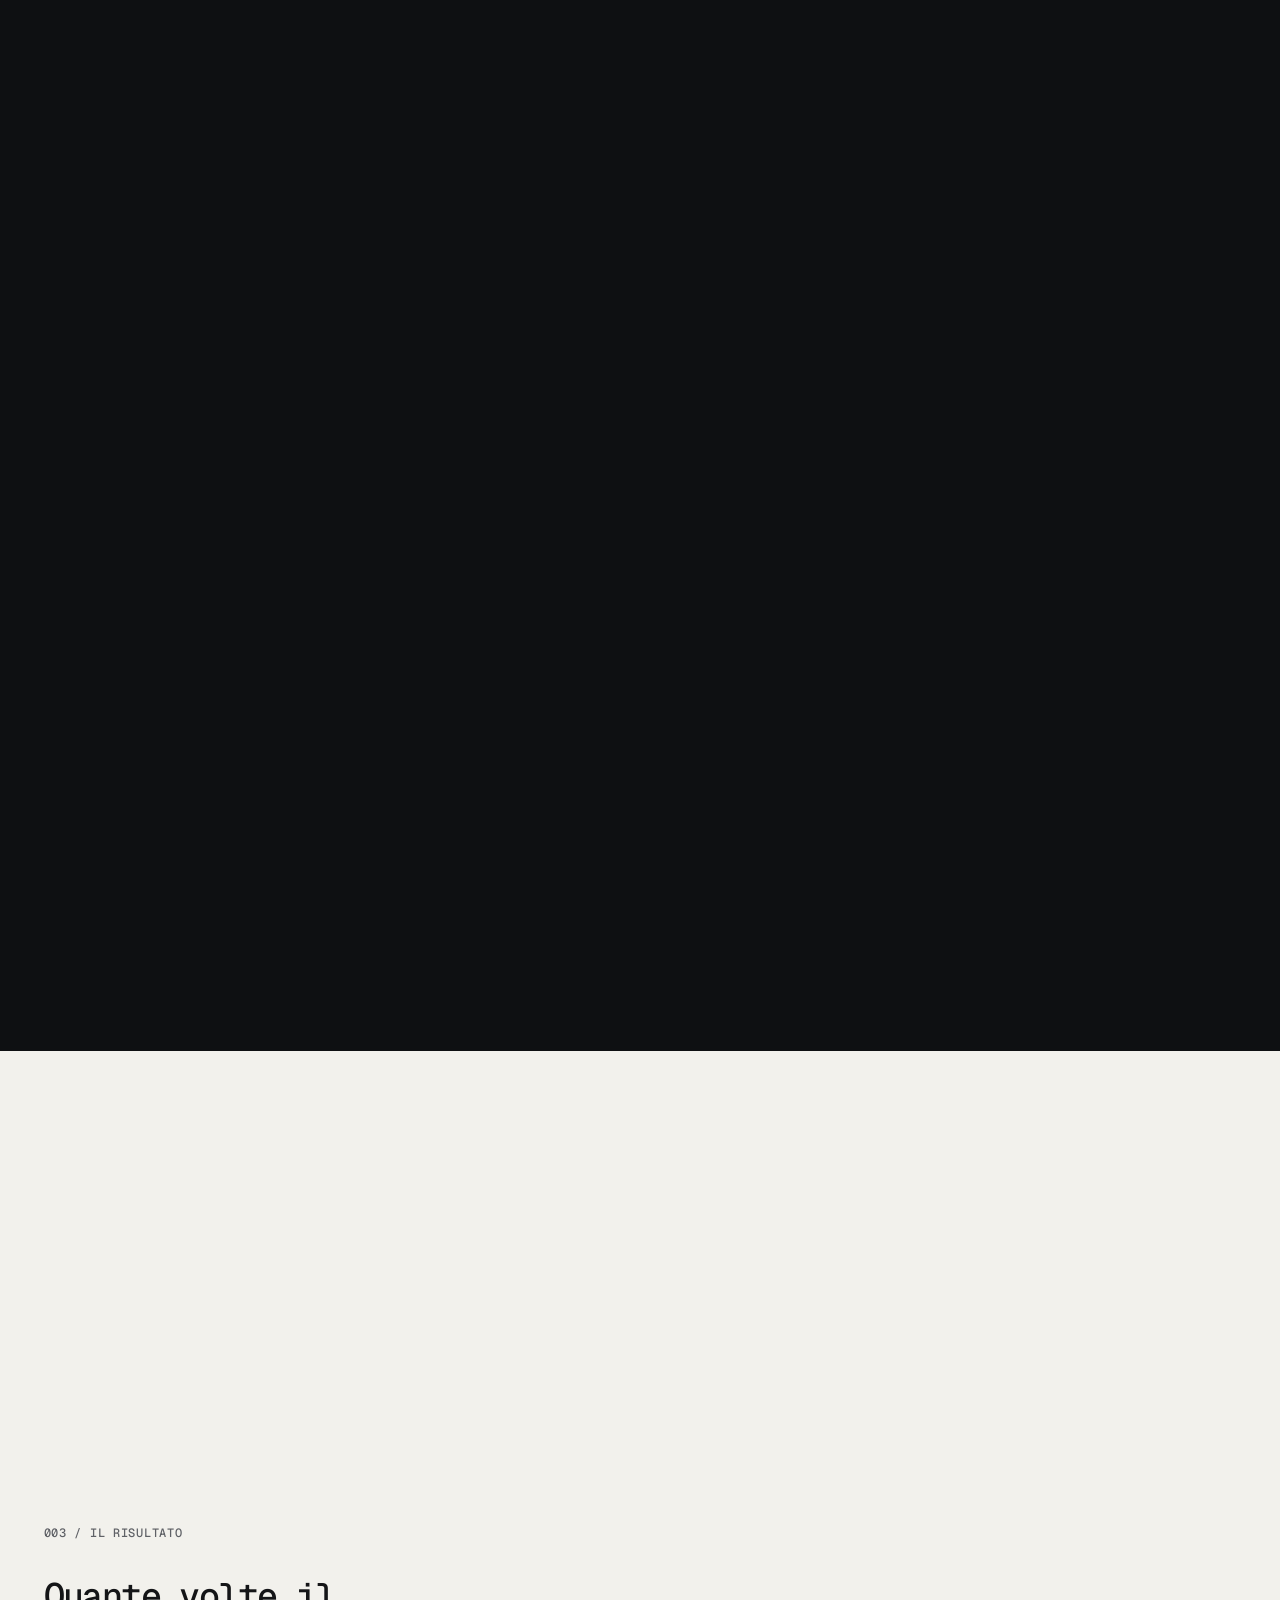
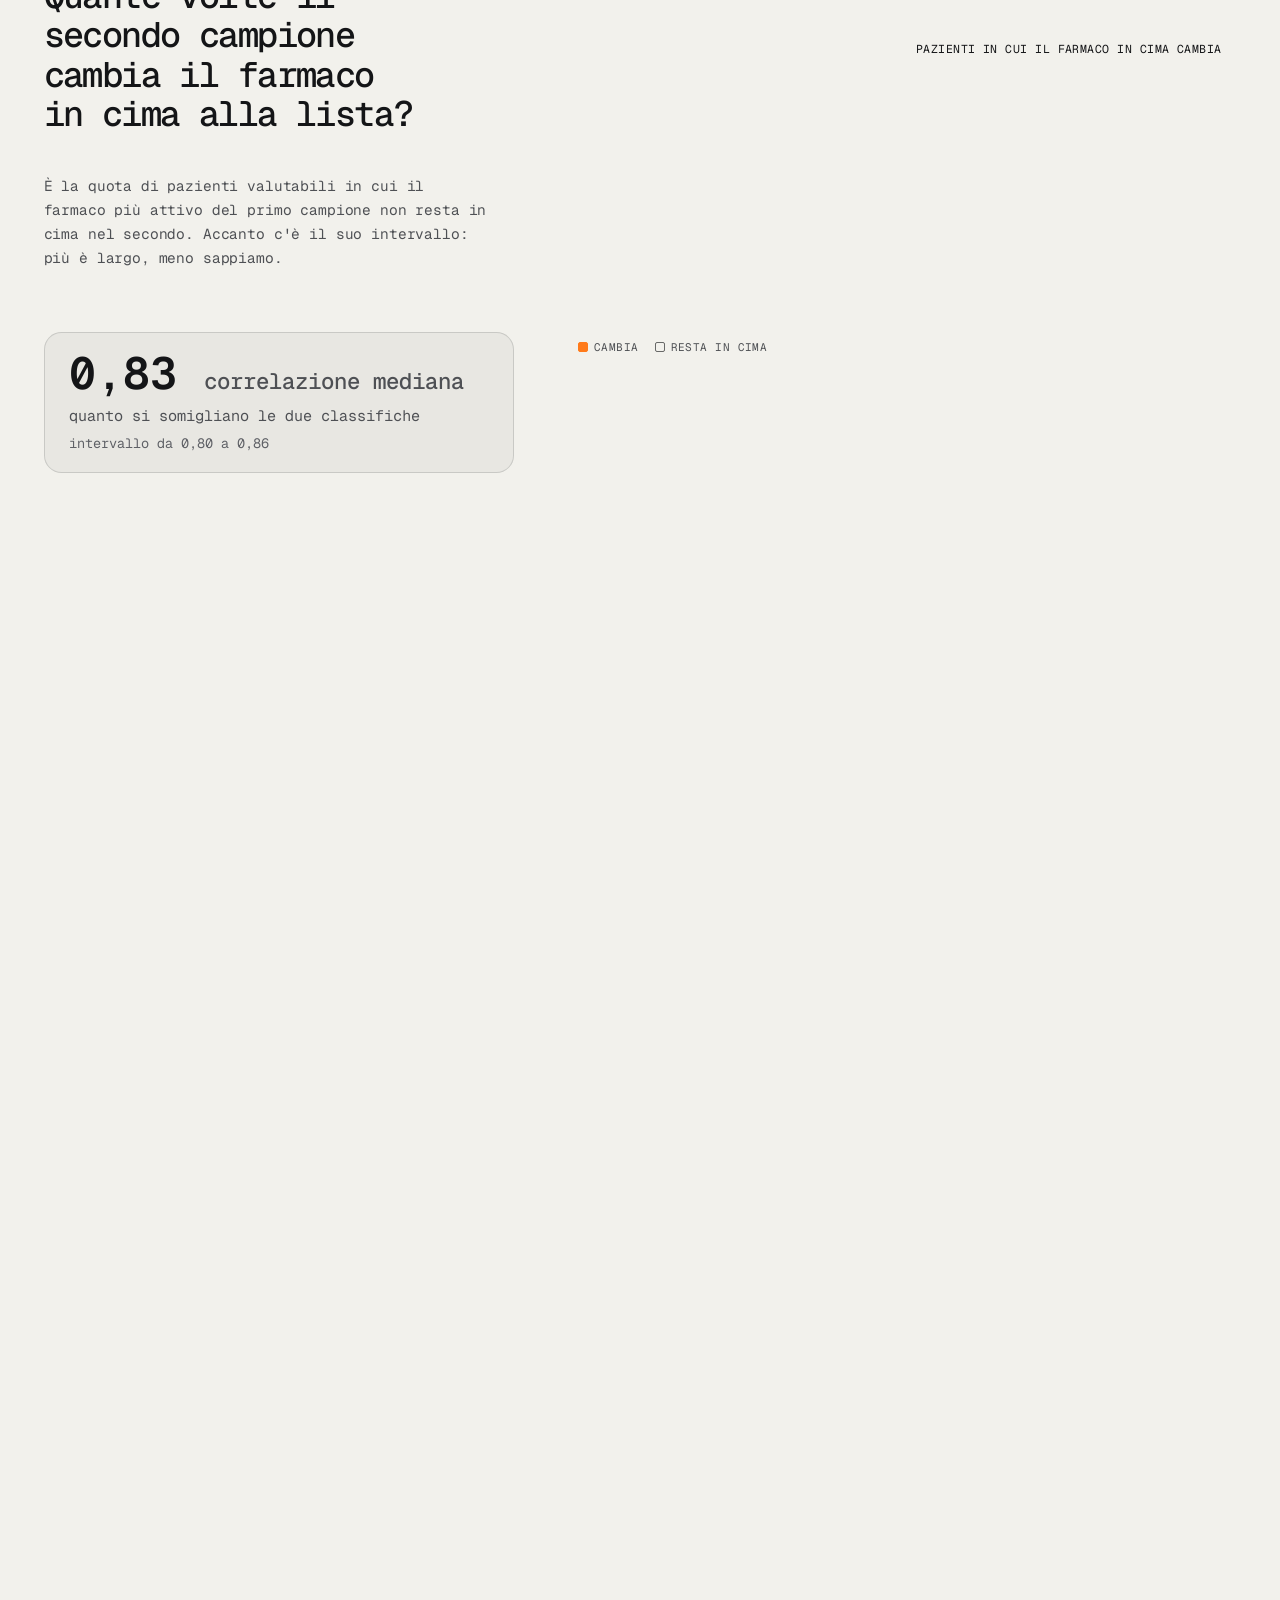
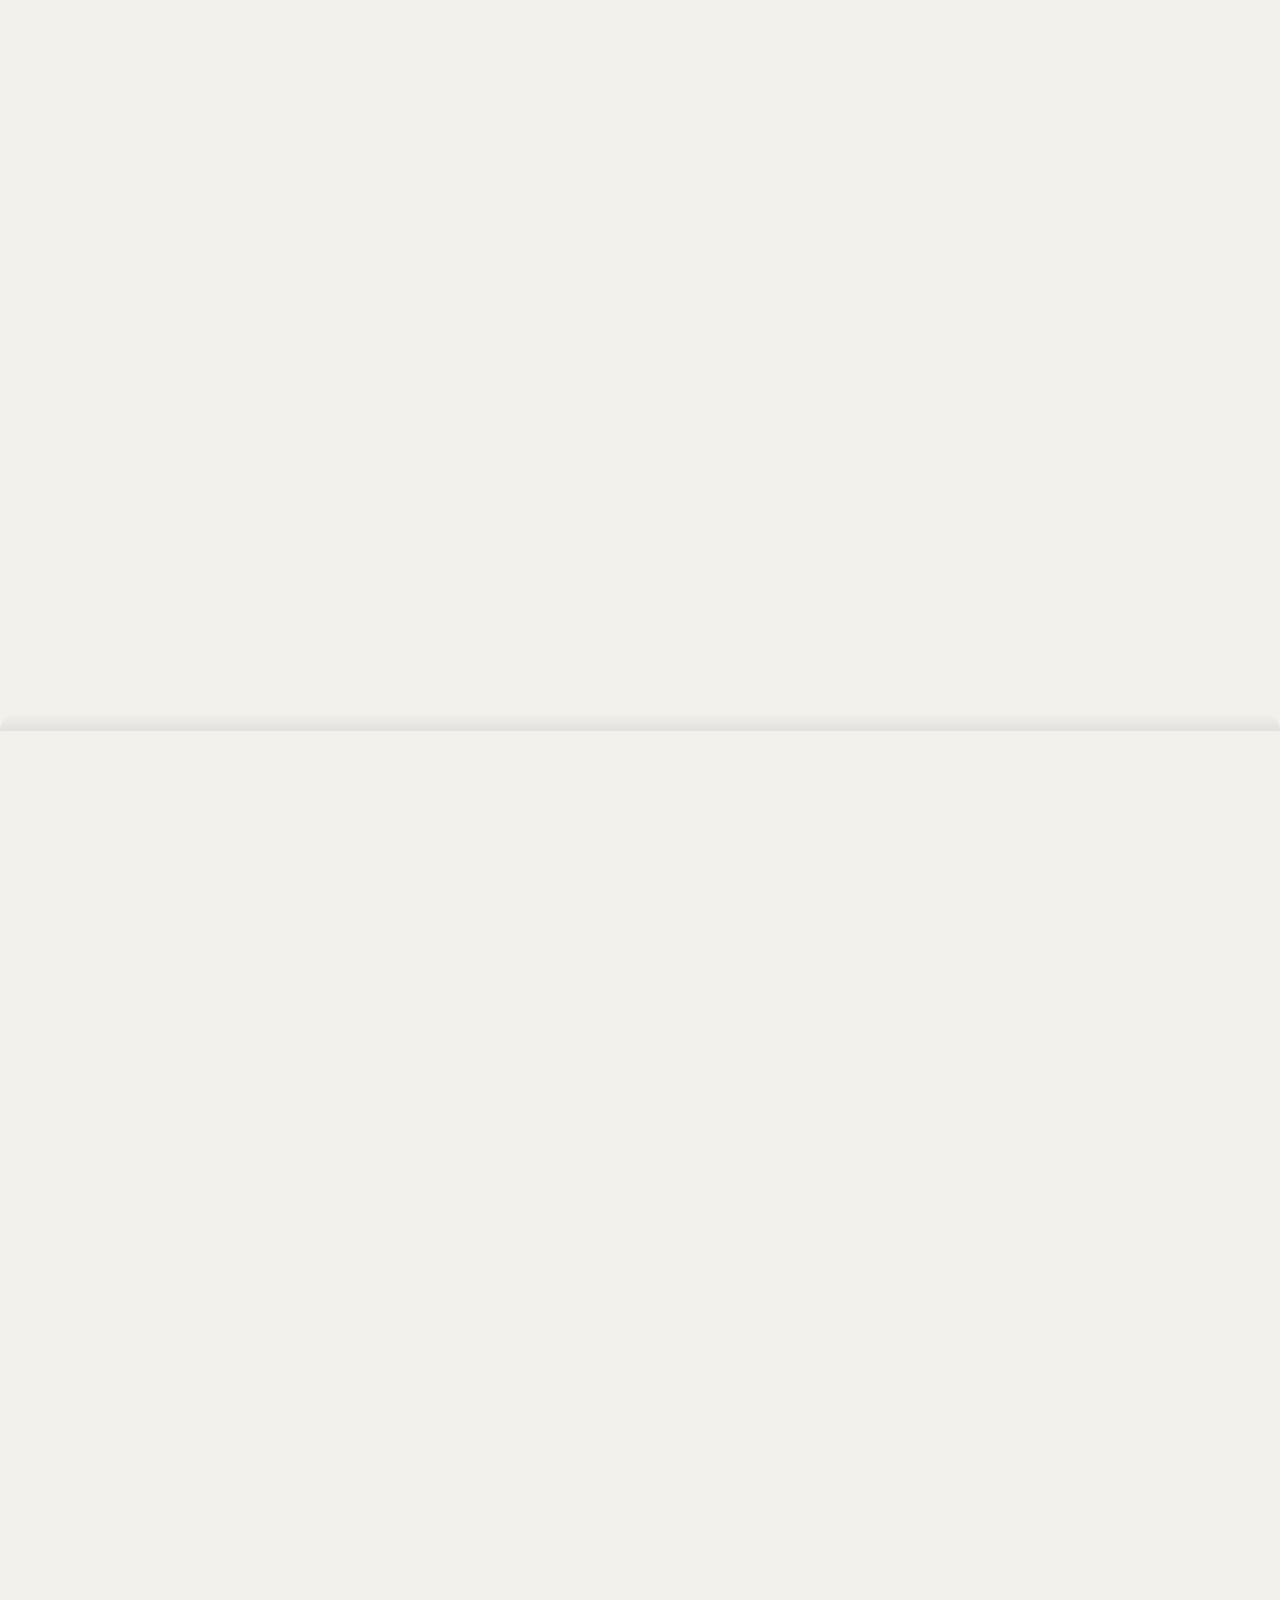
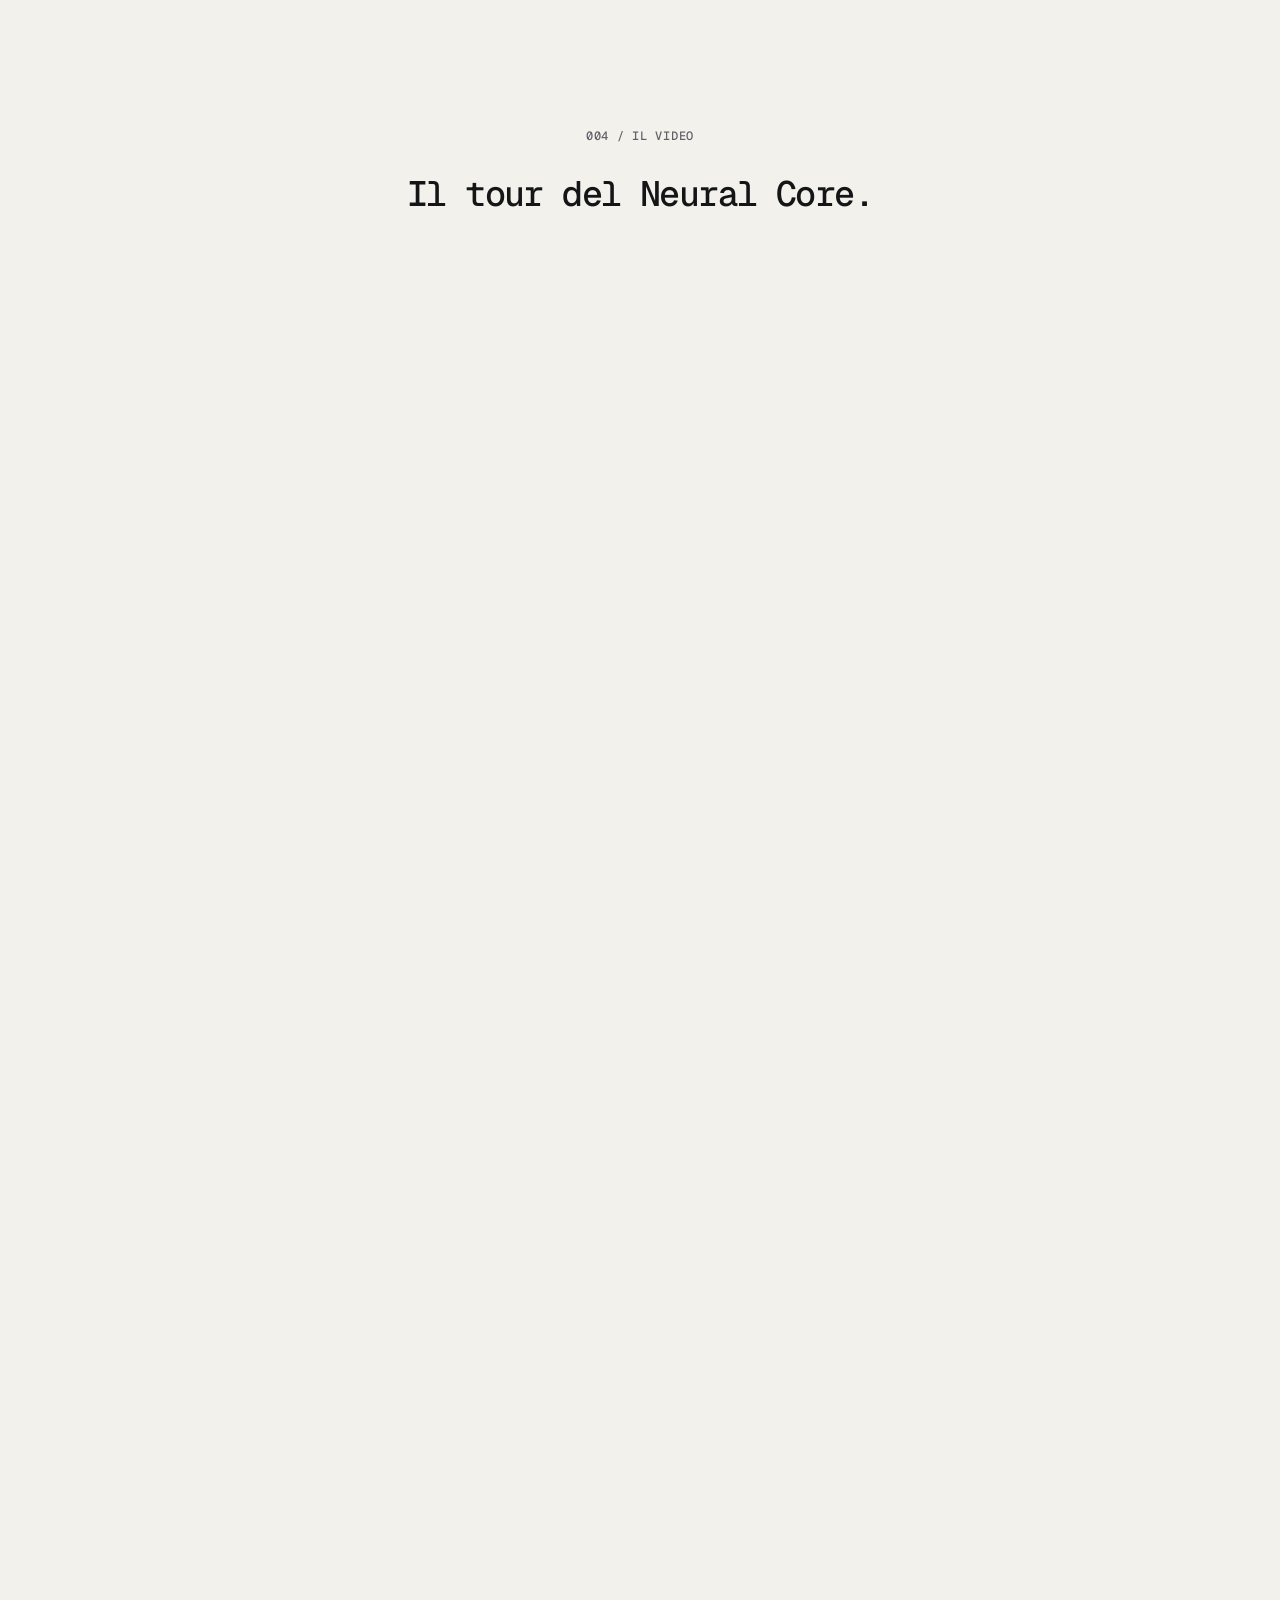
==== commit af1e2a39: "Anteprima B1 bagliore del cursore in prova-2411/ (cartella di prova non collegata): sito costruito d" ====
--- a/prova-2411/index.html
+++ b/prova-2411/index.html
@@ -8,7 +8,7 @@
 <title>Un campione basta?</title>
 <meta name="description" content="Il farmaco più attivo in una metastasi è lo stesso nelle altre? Una misura su dati reali, con regole scritte prima dei risultati e ogni numero verificabile.">
 <link rel="icon" type="image/svg+xml" href="favicon.svg">
-<link rel="stylesheet" href="css/comune.css?v=0887cc49"><link rel="stylesheet" href="css/landing.css?v=7ad774c4"><link rel="stylesheet" href="css/design32.css?v=43609e3a">
+<link rel="stylesheet" href="css/comune.css?v=0887cc49"><link rel="stylesheet" href="css/landing.css?v=7ad774c4"><link rel="stylesheet" href="css/design32.css?v=40162e1d">
 <meta property="og:type" content="website">
 <meta property="og:site_name" content="Un campione basta?">
 <meta property="og:locale" content="it_IT">
@@ -26,8 +26,8 @@
 <meta name="twitter:image" content="https://veracore.it/prova-2411/media/anteprima.jpg">
 <meta name="twitter:image:alt" content="La sfera del Neural Core: pazienti, campioni e farmaci come punti luminosi collegati da filamenti.">
 <link rel="preload" href="fornitori/font/geist-mono-latin-wght-normal.woff2" as="font" type="font/woff2" crossorigin>
-<link rel="preload" href="v32/design32.js?v=18971d73" as="script">
-<script src="v32/design32.js?v=18971d73" defer></script>
+<link rel="preload" href="v32/design32.js?v=1d9ea1f9" as="script">
+<script src="v32/design32.js?v=1d9ea1f9" defer></script>
 <script src="v32/transizione32.js?v=028c5428" defer></script>
 <script src="landing.js?v=0e29acc8" defer></script>
 <link rel="stylesheet" href="vera/vera.css?v=68ce7497">
@@ -38,6 +38,6 @@
 </head>
 <body class="landing v32">
 <a class="salta" href="#contenuto">Vai al contenuto</a>
-<div class="pagina" data-design="32" data-parole="{&quot;nome&quot;: &quot;VERA&quot;, &quot;marca&quot;: &quot;&quot;, &quot;catalogo&quot;: &quot;vera/catalogo.json?v=951af781&quot;, &quot;stati_js&quot;: {&quot;caricamento&quot;: &quot;Apro il catalogo verificato…&quot;, &quot;nessuna_fonte&quot;: &quot;nessuna fonte&quot;}, &quot;risposta&quot;: {&quot;aria&quot;: &quot;Risposta di {nome}&quot;, &quot;posso_risponderti&quot;: &quot;Posso risponderti su:&quot;, &quot;altri&quot;: &quot;Altri comandi: pausa, testo intero, ferma&quot;, &quot;pausa&quot;: &quot;Pausa&quot;, &quot;riprendi&quot;: &quot;Riprendi&quot;, &quot;tutto&quot;: &quot;Testo intero&quot;, &quot;ferma&quot;: &quot;Ferma&quot;, &quot;torna&quot;: &quot;Torna al Neural Core&quot;, &quot;impronta&quot;: &quot;Impronta&quot;, &quot;copia&quot;: &quot;Copia&quot;, &quot;copiata&quot;: &quot;Copiata&quot;, &quot;selezionata&quot;: &quot;Selezionata&quot;, &quot;riga&quot;: &quot;riga&quot;, &quot;esiti&quot;: {&quot;preparata&quot;: &quot;Risposta preparata e verificata in anticipo&quot;, &quot;verificata&quot;: &quot;Frasi verificate&quot;, &quot;rifiutata&quot;: &quot;Rifiuto&quot;, &quot;ripiego&quot;: &quot;Senza risposta dal vivo&quot;}, &quot;nota_preparata&quot;: &quot;Dal catalogo verificato: ogni frase ha la sua fonte.&quot;, &quot;nota_verificata&quot;: &quot;Dal vivo: ogni frase è passata dal verificatore.&quot;, &quot;interrotta&quot;: &quot;Il testo è completo qui sopra.&quot;, &quot;voce_riprova&quot;: &quot;La voce non è partita: tocca per riprovare&quot;}, &quot;video&quot;: {&quot;etichetta&quot;: &quot;Il video&quot;, &quot;titolo&quot;: &quot;Il tour del Neural Core.&quot;, &quot;pausa&quot;: &quot;Pausa&quot;, &quot;riproduci&quot;: &quot;Riproduci&quot;, &quot;audio&quot;: &quot;Audio&quot;, &quot;vai&quot;: &quot;Vai alla scena&quot;, &quot;fonte&quot;: &quot;Scene dal tour del sito (dati/tour.json)&quot;, &quot;scorri&quot;: &quot;Scorri&quot;}, &quot;metodo&quot;: {&quot;campioni&quot;: [&quot;Campione 1&quot;, &quot;Campione 2&quot;], &quot;etichette&quot;: {&quot;f1&quot;: &quot;F1 · IL PIÙ ATTIVO&quot;, &quot;sec&quot;: &quot;NEL SECONDO: NON PIÙ IN CIMA&quot;}}, &quot;core&quot;: {&quot;stati&quot;: {&quot;pronta&quot;: &quot;Pronta&quot;, &quot;preparata&quot;: &quot;Risposta preparata&quot;, &quot;inviata&quot;: &quot;Cerca le prove&quot;, &quot;parla&quot;: &quot;Risponde&quot;, &quot;finita&quot;: &quot;Ha risposto&quot;, &quot;rifiuto&quot;: &quot;Rifiuto&quot;}, &quot;nodi&quot;: {&quot;domanda&quot;: &quot;Domanda&quot;, &quot;presa&quot;: &quot;Presa in carico&quot;, &quot;fonte&quot;: &quot;Fonte&quot;, &quot;risposta&quot;: &quot;Risposta&quot;, &quot;esito&quot;: &quot;Verificatore&quot;}, &quot;anello&quot;: {&quot;pronta&quot;: &quot;PRONTA&quot;, &quot;inviata&quot;: &quot;DOMANDA RICEVUTA&quot;, &quot;fonte&quot;: &quot;FONTE&quot;, &quot;risposta&quot;: &quot;RISPOSTA&quot;, &quot;rifiuto&quot;: &quot;RISPONDO SOLO CON LE PROVE DEL PROGETTO&quot;}, &quot;fusione&quot;: &quot;Controllo le prove&quot;, &quot;satelliti&quot;: {&quot;METODO&quot;: &quot;METODO&quot;, &quot;DATI&quot;: &quot;DATI&quot;, &quot;EVIDENZE&quot;: &quot;FONTI&quot;, &quot;VERIFICATORE&quot;: &quot;VERIFICATORE&quot;}, &quot;via&quot;: {&quot;preparata&quot;: &quot;Preparata&quot;, &quot;scritta&quot;: &quot;Scritta&quot;}, &quot;voce&quot;: {&quot;attiva&quot;: &quot;Attiva la voce&quot;, &quot;spenta&quot;: &quot;Voce spenta&quot;, &quot;accesa&quot;: &quot;Voce accesa&quot;, &quot;aria&quot;: &quot;Voce di {nome}: l&#x27;audio già preparato delle risposte, solo dove coincide con il testo&quot;}, &quot;nessuna&quot;: &quot;Questa domanda non è tra quelle preparate: scegline una dall&#x27;elenco.&quot;, &quot;chiedi&quot;: &quot;Chiedi&quot;, &quot;microfono&quot;: {&quot;aria&quot;: &quot;Fai la domanda a voce&quot;, &quot;ferma_aria&quot;: &quot;Smetti di ascoltare&quot;, &quot;ascolta&quot;: &quot;Ascolta&quot;, &quot;avviso&quot;: &quot;La voce viene trascritta dal riconoscimento vocale del tuo browser, che può inviarla al suo fornitore. Noi riceviamo solo il testo e non lo salviamo.&quot;, &quot;errore&quot;: &quot;Microfono non disponibile: attiva la Dettatura nelle impostazioni o scrivi la domanda.&quot;, &quot;errore_prima&quot;: &quot;Microfono non disponibile: scrivi la domanda.&quot;, &quot;ascolto_riga&quot;: &quot;Ti ascolto… tocca il microfono per fermare&quot;, &quot;niente&quot;: &quot;Non ho sentito niente: riprova o scrivi la domanda.&quot;}}, &quot;suono&quot;: {&quot;eti&quot;: &quot;Suono&quot;, &quot;riprendi&quot;: &quot;Riprendi&quot;, &quot;aria_spento&quot;: &quot;Suono dell’ambiente spento: premi per accenderlo&quot;, &quot;aria_acceso&quot;: &quot;Suono dell’ambiente acceso: premi per spegnerlo&quot;, &quot;aria_riprendi&quot;: &quot;Suono dell’ambiente: l’avevi acceso, premi per riprenderlo&quot;, &quot;volume&quot;: &quot;Volume&quot;, &quot;volume_aria&quot;: &quot;Volume del suono dell’ambiente&quot;, &quot;nota&quot;: &quot;Suono generato dal vivo nel browser, senza file. Si abbassa quando {nome} parla.&quot;, &quot;non_partito&quot;: &quot;Il suono non è partito: tocca di nuovo&quot;}, &quot;trascina&quot;: {&quot;riga&quot;: &quot;valore misurato: {valore}&quot;}, &quot;audio&quot;: &quot;vera/audio_preparato.json?v=5f92a89b&quot;, &quot;anelli&quot;: [&quot;NON SERVE FIDARSI DI NOI: OGNI NUMERO SI PUÒ RIFARE.&quot;, &quot;IL PROBLEMA · COME LO MISURIAMO · IL RISULTATO · VERIFICALO TU&quot;, &quot;UN CAMPIONE BASTA?&quot;, &quot;QUANTE VOLTE IL SECONDO CAMPIONE CAMBIA IL FARMACO IN CIMA ALLA LISTA?&quot;, &quot;NEXTGEN BIOTECH&quot;, &quot;COME LO MISURIAMO&quot;], &quot;vocabolario&quot;: &quot;IL PROBLEMA COME LO MISURIAMO IL RISULTATO VERIFICALO TU UN&#x27;ALTRA METASTASI DAREBBE LO STESSO RISULTATO? DUE CAMPIONI DELLO STESSO PAZIENTE. IL FARMACO PIÙ ATTIVO RESTA IN CIMA? QUANTE VOLTE IL SECONDO CAMPIONE CAMBIA IL FARMACO IN CIMA ALLA LISTA? NON SERVE FIDARSI DI NOI: OGNI NUMERO SI PUÒ RIFARE.&quot;, &quot;microfono_acceso&quot;: true, &quot;ingresso_con_suono&quot;: true, &quot;ingresso&quot;: {&quot;entra&quot;: &quot;Entra&quot;, &quot;senza_suono&quot;: &quot;Entra senza suono&quot;}}"><div class="nav-guscio"><nav class="nav" aria-label="Il percorso"><div class="nav-riga"><a class="nav-logo" href="#apertura" aria-label="Torna all&#x27;inizio"><svg viewBox="0 0 24 24" aria-hidden="true"><circle cx="12" cy="12" r="1.7"></circle><circle cx="17.2" cy="12" r="1.25"></circle><circle cx="14.6" cy="16.5" r="1.25"></circle><circle cx="9.4" cy="16.5" r="1.25"></circle><circle cx="6.8" cy="12" r="1.25"></circle><circle cx="9.4" cy="7.5" r="1.25"></circle><circle cx="14.6" cy="7.5" r="1.25"></circle><circle cx="21.28" cy="14.47" r="0.95"></circle><circle cx="18.8" cy="18.78" r="0.95"></circle><circle cx="14.5" cy="21.27" r="0.95"></circle><circle cx="9.53" cy="21.28" r="0.95"></circle><circle cx="5.22" cy="18.8" r="0.95"></circle><circle cx="2.73" cy="14.5" r="0.95"></circle><circle cx="2.72" cy="9.53" r="0.95"></circle><circle cx="5.2" cy="5.22" r="0.95"></circle><circle cx="9.5" cy="2.73" r="0.95"></circle><circle cx="14.47" cy="2.72" r="0.95"></circle><circle cx="18.78" cy="5.2" r="0.95"></circle><circle cx="21.27" cy="9.5" r="0.95"></circle></svg></a><a class="nav-voce ampia" href="#problema" data-vai="problema">Il problema</a><a class="nav-voce ampia" href="#misura" data-vai="misura">Come lo misuriamo</a><a class="nav-voce ampia" href="#risultato" data-vai="risultato">Il risultato</a><a class="nav-voce ampia" href="#video" data-vai="video">Il video</a><a class="nav-voce nav-provalo" href="#provalo" data-vai="provalo">Provalo</a><span class="nav-spazio"></span><a class="nav-voce" href="#core" data-vai="core">Neural Core<span class="punto" aria-hidden="true"></span></a><span class="nav-suono-guscio"><button class="nav-suono" type="button" data-suono-tasto="1" aria-pressed="false" aria-label="Suono dell’ambiente spento: premi per accenderlo"><span class="barre" aria-hidden="true"><i></i><i></i><i></i><i></i></span><span class="eti" data-suono-eti="1">Suono</span></button><span class="suono-pannello" data-suono-pannello="1"><label class="suono-vol"><span>Volume</span><input type="range" min="0" max="100" step="1" value="60" data-suono-vol="1" aria-label="Volume del suono dell’ambiente"></label><span class="suono-nota" data-suono-nota="1">Suono generato dal vivo nel browser, senza file. Si abbassa quando VERA parla.</span><span class="suono-nota suono-nonpartito" data-suono-nonpartito="1" role="status" hidden>Il suono non è partito: tocca di nuovo</span></span></span></div></nav></div><main id="contenuto" tabindex="-1"><section class="tuffo prima-parte" id="apertura" data-sezione="apertura" data-tuffo="apertura" aria-labelledby="titolo-apertura"><div class="tuffo-fisso"><div class="tuffo-carta"><div class="tuffo-testo"><p class="occhiello" data-scramble="1">NextGen Biotech</p><h1 class="titolo-1" id="titolo-apertura">Un campione basta?</h1><p class="lead messaggio" data-messaggio="config/messaggio_vera.yaml"><span class="riga">Misuriamo in quanti pazienti un secondo organoide, da un&#x27;altra metastasi dello stesso paziente, cambia il farmaco più attivo in laboratorio, quello in cima alla lista.</span></p><div class="tasti"><a class="tasto scuro tasto-core" href="#core">Entra nel Neural Core<span class="punto-stato" aria-hidden="true"></span></a><a class="tasto chiaro tasto-provalo" href="crash-test/strumenti/crash_test_browser/">Provalo sui tuoi dati</a></div></div><p class="indizio" aria-hidden="true"><span class="cerchio"></span>Scopri la storia</p></div><div class="tuffo-scuro" aria-hidden="true"><div class="sfera-ferma" data-sfera-ferma="1"><span class="sf-anello"></span><span class="sf-punti"></span><span class="sf-centro"></span></div><canvas data-core="apertura"></canvas><span class="angolo alto">Neural Core</span><span class="angolo basso">illustrativo</span></div></div></section><section class="problema prima-parte" id="problema" data-sezione="problema" aria-labelledby="titolo-problema"><div class="contenitore"><div class="problema-griglia"><div class="problema-sx"><div class="testo"><p class="occhiello"><span data-scramble="1">001 / Il problema</span></p><h2 class="titolo-2" id="titolo-problema">Un&#x27;altra metastasi darebbe lo stesso risultato?</h2><p class="corpo a-passi"><span class="frase-passo" data-righe="0 1">Quando un tumore del colon-retto arriva al fegato, lo stesso paziente può avere più metastasi.</span> <span class="frase-passo" data-righe="2">In laboratorio da una metastasi si coltiva un organoide, un modello di quella lesione, e ci si provano i farmaci.</span> <span class="frase-passo" data-righe="3">Se di un paziente si prova un solo campione, non si sa se un&#x27;altra metastasi dello stesso paziente darebbe lo stesso risultato.</span></p></div><div class="contatore-blocco"><div class="contatore" data-odometro="problema" role="img" aria-label="210"><span class="cifra"><span class="striscia"><span>0</span><span>1</span><span>2</span><span>3</span><span>4</span><span>5</span><span>6</span><span>7</span><span>8</span><span>9</span><span>?</span><span>&#160;</span></span></span><span class="cifra"><span class="striscia"><span>0</span><span>1</span><span>2</span><span>3</span><span>4</span><span>5</span><span>6</span><span>7</span><span>8</span><span>9</span><span>?</span><span>&#160;</span></span></span><span class="cifra"><span class="striscia"><span>0</span><span>1</span><span>2</span><span>3</span><span>4</span><span>5</span><span>6</span><span>7</span><span>8</span><span>9</span><span>?</span><span>&#160;</span></span></span></div><p class="contatore-piede"><span data-odometro-eti="problema">lesioni con organoide, contate da noi nei codici pubblicati</span><span class="chip dato" data-odometro-chip="problema">Dato</span></p></div></div><div class="registro"><div class="registro-scatola" data-registro="1"><div class="scansione" aria-hidden="true"></div><div class="registro-testa"><span>Registro dei dati</span><span>Dai file del progetto</span></div><div class="registro-gruppo"><span>Il problema</span><span></span></div><div class="registro-riga" data-valore="210" data-eti="lesioni con organoide, contate da noi nei codici pubblicati" data-chip="Dato" title="evidence/replica_sessione/DATA_AUDIT.csv · riga 49 · valore · impronta c543f560b608…"><span class="voce">lesioni con organoide, contate da noi nei codici pubblicati</span><span class="puntini" aria-hidden="true"></span><span class="val">210</span></div><div class="registro-riga" data-valore="102" data-eti="pazienti, contati da noi nei codici pubblicati" data-chip="Dato" title="evidence/replica_sessione/DATA_AUDIT.csv · riga 15 · valore · impronta c543f560b608…"><span class="voce">pazienti, contati da noi nei codici pubblicati</span><span class="puntini" aria-hidden="true"></span><span class="val">102</span></div><div class="registro-gruppo"><span>Come lo misuriamo</span><span></span></div><div class="registro-riga" data-valore="24" data-eti="farmaci testati in tutti i campioni" data-chip="Dato" title="results/s5_rapporto_conteggi.csv · riga 8 · valore · impronta 608da0749e7f…"><span class="voce">farmaci testati in tutti i campioni</span><span class="puntini" aria-hidden="true"></span><span class="val">24</span></div><div class="registro-riga" data-valore="64" data-eti="pazienti valutabili" data-chip="Dato" title="results/analisi_primaria.csv · riga 30 · denominatore · impronta 02bc37a64498c473…"><span class="voce">pazienti valutabili</span><span class="puntini" aria-hidden="true"></span><span class="val">64</span></div><div class="registro-coda fonte"><details class="fonti-32"><summary>Fonti</summary><div class="fonti-corpo"><ul class="fonti-lista"><li><span class="fonti-nome">lesioni con organoide, contate da noi nei codici pubblicati</span><span class="fonti-parte">evidence/replica_sessione/DATA_AUDIT.csv</span><span class="fonti-parte">riga 49</span><span class="fonti-parte">valore</span><span class="fonti-parte">impronta c543f560b608…</span></li><li><span class="fonti-nome">pazienti, contati da noi nei codici pubblicati</span><span class="fonti-parte">evidence/replica_sessione/DATA_AUDIT.csv</span><span class="fonti-parte">riga 15</span><span class="fonti-parte">valore</span><span class="fonti-parte">impronta c543f560b608…</span></li><li><span class="fonti-nome">farmaci testati in tutti i campioni</span><span class="fonti-parte">results/s5_rapporto_conteggi.csv</span><span class="fonti-parte">riga 8</span><span class="fonti-parte">valore</span><span class="fonti-parte">impronta 608da0749e7f…</span></li><li><span class="fonti-nome">pazienti valutabili</span><span class="fonti-parte">results/analisi_primaria.csv</span><span class="fonti-parte">riga 30</span><span class="fonti-parte">denominatore</span><span class="fonti-parte">impronta 02bc37a64498c473…</span></li></ul><details class="pannello-documento" data-documento="docs/DIFFERENZE_DESCRITTIVE.md"><summary>Registro delle differenze con l&#x27;articolo</summary><div class="corpo-documento"><p>Questo registro confronta alcuni conteggi della <strong>struttura</strong> dei dati pubblicati con quelli dichiarati dagli autori. Fonte: Kryeziu et al., <em>Cell Reports Medicine</em> 2026 (e preprint su Research Square, 2025). Non contiene numeri: i valori, nostri e dell'articolo, con la fonte e la pagina, stanno in due file.</p><ul><li><code>evidence/differenze_descrittive_codici.csv</code>: solo codici dei campioni, per ricontrollare a mano le voci.</li></ul><p>Ogni voce porta la stessa nota: <strong>differenza descrittiva tra la nostra lettura dei codici e quella degli autori; non cambia le regole preregistrate.</strong> Una differenza qui non è un errore di nessuno e non sposta nessuna regola: dice soltanto che contando dai codici pubblicati si ottiene un numero diverso da quello scritto nel testo, e perché.</p><h4>Che cosa si legge (e che cosa no)</h4><p>Solo struttura:</p><ul><li>da <strong>Data S1</strong> le colonne <code>sample_id</code> e <code>patient</code>;</li><li>da <strong>Data S5</strong> la colonna <code>sample_id</code> e le colonne <code>run_id_harmonize</code>, <code>run_id_lib1</code>, <code>run_id_lib2</code> (per i <code>run_id</code> conta solo se la cella è piena);</li><li>dal <strong>test dei dati</strong> (<code>DATA_AUDIT.csv</code>) la riga del numero di lesioni.</li></ul><p>Nessuna colonna dei farmaci e nessun DSS: il programma chiede le colonne per nome e un test controlla che non ne chieda altre. Paziente e intervento vengono dal nome del campione, con la convenzione degli autori (<code>docs/CONVENZIONE_NOMI.md</code>): un nome che non la rispetta è escluso e contato. Prima della lettura il programma controlla che i due file siano quelli della preregistrazione (stessa impronta SHA256).</p><h4>Le voci</h4><ul><li><strong>Organoidi.</strong> Quanti organoidi (PDO) ci sono in Data S5, uno per riga, contro gli organoidi del biobanco dichiarati dagli autori (Summary, Introduzione e Figura 2). Il numero dell'articolo si riferisce agli organoidi, non alle lesioni.</li><li><strong>Pazienti.</strong> I pazienti distinti nei codici di Data S5, contro i pazienti della stessa frase degli autori.</li><li><strong>Pazienti con più lesioni e i loro organoidi.</strong> I pazienti con almeno due lesioni diverse, in qualunque intervento, e tutti i loro organoidi, contro i pazienti e gli organoidi della figura sui PDO di più lesioni (legenda della Figura 6A).</li><li><strong>Pazienti con due organoidi dello stesso intervento.</strong> Accanto alla voce precedente: qui le lesioni devono venire dalla stessa resezione, come nella Figura 6E, che è la parte 1 del controllo D8. Il D8 conta in più solo gli organoidi con almeno un DSS nei farmaci del pannello: qui i DSS non si leggono.</li><li><strong>Coppie spaziali.</strong> Le coppie di organoidi dello stesso intervento, contate dai soli codici di Data S5, contro le coppie della figura sull'eterogeneità (Figura 6B).</li><li><strong>Coppie tra pazienti.</strong> Una coppia per ogni coppia di pazienti presenti nei codici, contro la stessa figura.</li><li><strong>Organoidi con entrambe le librerie.</strong> Gli organoidi di Data S5 con <code>run_id_lib1</code> e <code>run_id_lib2</code> entrambi pieni, contro quelli che gli autori dicono testati con le due librerie (STAR Methods).</li><li><strong>Pazienti di quegli organoidi</strong>, secondo la convenzione dei nomi, contro i pazienti della stessa frase degli autori.</li><li><strong>Interventi di quegli organoidi</strong>: gli autori non lo dichiarano; lo riportiamo perché un paziente può avere più interventi, e questo può spiegare la differenza sui pazienti.</li><li><strong>Controllo con Data S1</strong>: quanti dei codici di quegli organoidi compaiono in Data S1 e quanti hanno lo stesso paziente della convenzione dei nomi.</li><li><strong>Codici validi e non validi</strong>: i conteggi di base da cui partono le voci qui sopra.</li></ul><p>Nel file dei codici ci sono, per ricontrollarle a mano, le coppie spaziali e temporali, gli organoidi con entrambe le librerie, i pazienti con più lesioni (con il numero delle loro lesioni e dei loro organoidi) e i pazienti con due organoidi dello stesso intervento.</p><h4>Che cosa non è</h4><p>Non è un'analisi dei risultati e non legge valori di risposta. Non cambia il controllo D8, il test dei dati né l'analisi primaria: le loro regole restano quelle preregistrate e confermate.</p><h4>Come si rifà</h4><pre><code>python -m strumenti.differenze_descrittive --s5 data/raw/Data_S5.xlsx --s1 data/raw/Data_S1.xlsx --audit evidence/replica_sessione/DATA_AUDIT.csv</code></pre><h4>I valori, nostri e dell&#x27;articolo</h4><div class="tabella-scorre" tabindex="0" role="region" aria-label="I valori, nostri e dell&#x27;articolo"><table><thead><tr><th scope=col>Voce</th><th scope=col>Nostro</th><th scope=col>Articolo</th><th scope=col>Come contiamo</th></tr></thead><tbody><tr><td><code>pdo_in_S5</code></td><td>211</td><td>213</td><td>righe di Data S5 con un sample_id (un PDO per riga)</td></tr><tr><td><code>pazienti_nei_codici</code></td><td>102</td><td>102</td><td>pazienti distinti nei codici validi di Data S5</td></tr><tr><td><code>pdo_di_pazienti_con_almeno_2_lesioni</code></td><td>174</td><td>175</td><td>tutti i PDO di Data S5 di quei pazienti</td></tr><tr><td><code>pazienti_con_almeno_2_lesioni</code></td><td>65</td><td>66</td><td>pazienti con almeno 2 lesioni diverse nei codici di Data S5, in qualunque intervento (lesione = intervento + &#x27;_&#x27; + t&lt;n&gt;)</td></tr><tr><td><code>pazienti_con_almeno_2_pdo_stesso_intervento</code></td><td>64</td><td>64</td><td>pazienti con almeno 2 PDO con lo stesso codice prima di &#x27;_&#x27; (stesso intervento), dai soli codici; il D8 conta in piu&#x27; solo i PDO con almeno un DSS nei 24 farmaci, qui non letti</td></tr><tr><td><code>lesioni</code></td><td>210</td><td>non dichiarato</td><td>riga struttura / lesioni del test dei dati (src/data_audit.py): lesione = intervento + &#x27;_&#x27; + t&lt;n&gt;, dai codici di Data S4</td></tr><tr><td><code>coppie_spaziali</code></td><td>154</td><td>151</td><td>coppie di PDO di Data S5 con lo stesso codice prima di &#x27;_&#x27; (stesso intervento), dai soli codici</td></tr><tr><td><code>coppie_temporali</code></td><td>32</td><td>27</td><td>coppie di PDO di Data S5 dello stesso paziente da interventi diversi, dai soli codici</td></tr><tr><td><code>coppie_tra_pazienti</code></td><td>5151</td><td>5151</td><td>una coppia per ogni coppia di pazienti presenti nei codici di Data S5 (n x (n-1) / 2)</td></tr><tr><td><code>pdo_entrambe_le_librerie</code></td><td>22</td><td>22</td><td>PDO di Data S5 con run_id_lib1 e run_id_lib2 entrambi pieni</td></tr><tr><td><code>pazienti_entrambe_le_librerie</code></td><td>11</td><td>12</td><td>pazienti di quei PDO secondo la convenzione dei nomi</td></tr><tr><td><code>interventi_entrambe_le_librerie</code></td><td>15</td><td>non dichiarato</td><td>interventi distinti di quei PDO secondo la convenzione dei nomi</td></tr><tr><td><code>entrambe_le_librerie_in_S1</code></td><td>15</td><td>non dichiarato</td><td>quanti di quei codici compaiono in Data S1 (colonna sample_id)</td></tr><tr><td><code>entrambe_le_librerie_concordi_con_S1</code></td><td>15</td><td>non dichiarato</td><td>quanti di quelli in Data S1 hanno lo stesso paziente della convenzione</td></tr><tr><td><code>pdo_con_codice_valido</code></td><td>211</td><td>non dichiarato</td><td>sample_id di Data S5 che rispettano la convenzione dei nomi</td></tr><tr><td><code>sample_id_non_validi</code></td><td>0</td><td>non dichiarato</td><td>sample_id di Data S5 che non rispettano la convenzione: esclusi, mai indovinati</td></tr></tbody></table></div><p class="nota fonte-documento">Dal file <code>evidence/differenze_descrittive.csv</code> (con il suo .meta.json) · impronta <code>36329e002ae71459…</code></p><p class="nota omessi">Non mostrati qui: 5 blocchi del documento che contengono un nome di persona o parlano dei dati di prova.</p><p class="nota fonte-documento">Dal file <code>docs/DIFFERENZE_DESCRITTIVE.md</code> · impronta <code>a5fe3c2788795f4e…</code></p></div></details></div></details></div></div></div></div></div></section><div class="cucitura giu prima-parte" aria-hidden="true"><canvas data-cucitura="giu"></canvas></div><section class="stanza metodo prima-parte" id="misura" data-sezione="misura" aria-labelledby="titolo-misura"><canvas class="campo" data-campo="metodo" aria-hidden="true"></canvas><div class="contenitore"><div class="metodo-griglia"><div class="metodo-sx"><header class="metodo-testa"><p class="occhiello"><span data-scramble="1">002 / Come lo misuriamo</span></p><h2 class="titolo-2" id="titolo-misura">Due campioni dello stesso paziente. Il farmaco più attivo resta in cima?</h2><p class="corpo">Per ogni paziente con almeno due metastasi tolte nello stesso intervento confrontiamo il farmaco più attivo del primo campione con la classifica del secondo. Le regole sono state scritte prima di guardare i dati.</p></header><div class="passi-pista"><ol class="passi"><li class="passo" data-modo="1"><p class="passo-num">01 / 06</p><h3 class="passo-titolo">Un paziente, più metastasi</h3><p class="passo-testo">Da una metastasi si coltiva in laboratorio un organoide: un modello in piccolo di quella lesione. Su quello si provano i farmaci.</p><p class="passo-tacche" aria-hidden="true"><i class="fatta ora"></i><i></i><i></i><i></i><i></i><i></i></p></li><li class="passo" data-modo="2"><p class="passo-num">02 / 06</p><h3 class="passo-titolo">Due campioni, stesso intervento</h3><p class="passo-testo">Prendiamo i pazienti con almeno due metastasi tolte nello stesso intervento: due campioni, lo stesso paziente.</p><p class="passo-tacche" aria-hidden="true"><i class="fatta"></i><i class="fatta ora"></i><i></i><i></i><i></i><i></i></p></li><li class="passo" data-modo="3"><p class="passo-num">03 / 06</p><h3 class="passo-titolo">Il farmaco in cima nel primo</h3><p class="passo-testo">Nel primo campione guardiamo quale farmaco è il più attivo in laboratorio: è quello in cima alla lista.</p><p class="passo-tacche" aria-hidden="true"><i class="fatta"></i><i class="fatta"></i><i class="fatta ora"></i><i></i><i></i><i></i></p></li><li class="passo" data-modo="4"><p class="passo-num">04 / 06</p><h3 class="passo-titolo">Resta in cima nel secondo?</h3><p class="passo-testo">Poi guardiamo il secondo campione: lo stesso farmaco è ancora al primo posto? Lo contiamo paziente per paziente.</p><p class="passo-tacche" aria-hidden="true"><i class="fatta"></i><i class="fatta"></i><i class="fatta"></i><i class="fatta ora"></i><i></i><i></i></p></li><li class="passo" data-modo="5"><p class="passo-num">05 / 06</p><h3 class="passo-titolo">Regole firmate prima dei dati</h3><p class="passo-testo">Le regole del conto sono state scritte e firmate prima di aprire i dati: dopo non potevamo scegliere il conto che ci faceva comodo.</p><p class="passo-tacche" aria-hidden="true"><i class="fatta"></i><i class="fatta"></i><i class="fatta"></i><i class="fatta"></i><i class="fatta ora"></i><i></i></p></li><li class="passo" data-modo="6"><p class="passo-num">06 / 06</p><h3 class="passo-titolo">Chiunque può rifarlo</h3><p class="passo-testo">Chiunque può rieseguire l&#x27;analisi principale e ottenere esattamente gli stessi file.</p><p class="passo-tacche" aria-hidden="true"><i class="fatta"></i><i class="fatta"></i><i class="fatta"></i><i class="fatta"></i><i class="fatta"></i><i class="fatta ora"></i></p></li></ol></div></div><div class="metodo-dx"><div class="core-fisso"><canvas data-core="metodo" aria-hidden="true"></canvas><span class="angolo-fig" aria-hidden="true">illustrativo</span></div></div></div></div></section><div class="cucitura su prima-parte" aria-hidden="true"><canvas data-cucitura="su"></canvas></div><section class="risultato" id="risultato" data-sezione="risultato" aria-labelledby="titolo-risultato"><div class="ris-fisso"><div class="contenitore"><div class="ris-griglia"><div class="ris-sx"><p class="occhiello"><span data-scramble="1">003 / Il risultato</span></p><h2 class="titolo-2" id="titolo-risultato">Quante volte il secondo campione cambia il farmaco in cima alla lista?</h2><p class="corpo">È la quota di pazienti valutabili in cui il farmaco più attivo del primo campione non resta in cima nel secondo. Accanto c&#x27;è il suo intervallo: più è largo, meno sappiamo.</p><div class="somiglianza" data-fonte="results/analisi_primaria.csv"><p class="valore"><span class="cifra" title="results/analisi_primaria.csv · riga 49 · valore · impronta 02bc37a64498c473…">0,83</span> <span class="su">correlazione mediana</span></p><p class="didascalia">quanto si somigliano le due classifiche</p><p class="intervallo">intervallo da <span class="cifra" title="results/analisi_primaria.csv · riga 49 · valore · impronta 02bc37a64498c473…">0,80</span> a <span class="cifra" title="results/analisi_primaria.csv · riga 49 · valore · impronta 02bc37a64498c473…">0,86</span></p></div></div><div class="ris-dx"><div><div class="pazienti" aria-hidden="true" title="results/analisi_primaria_pazienti.csv · impronta 1ce69fa98282584e…"><span class="paz" data-ev="1"></span><span class="paz" data-ev="0"></span><span class="paz" data-ev="0"></span><span class="paz" data-ev="0"></span><span class="paz" data-ev="1"></span><span class="paz" data-ev="0"></span><span class="paz" data-ev="0"></span><span class="paz" data-ev="0"></span><span class="paz" data-ev="0"></span><span class="paz" data-ev="1"></span><span class="paz" data-ev="1"></span><span class="paz" data-ev="1"></span><span class="paz" data-ev="1"></span><span class="paz" data-ev="1"></span><span class="paz" data-ev="1"></span><span class="paz" data-ev="0"></span><span class="paz" data-ev="0"></span><span class="paz" data-ev="0"></span><span class="paz" data-ev="0"></span><span class="paz" data-ev="1"></span><span class="paz" data-ev="0"></span><span class="paz" data-ev="0"></span><span class="paz" data-ev="1"></span><span class="paz" data-ev="0"></span><span class="paz" data-ev="0"></span><span class="paz" data-ev="0"></span><span class="paz" data-ev="0"></span><span class="paz" data-ev="0"></span><span class="paz" data-ev="0"></span><span class="paz" data-ev="1"></span><span class="paz" data-ev="0"></span><span class="paz" data-ev="1"></span><span class="paz" data-ev="0"></span><span class="paz" data-ev="1"></span><span class="paz" data-ev="0"></span><span class="paz" data-ev="1"></span><span class="paz" data-ev="0"></span><span class="paz" data-ev="0"></span><span class="paz" data-ev="1"></span><span class="paz" data-ev="0"></span><span class="paz" data-ev="0"></span><span class="paz" data-ev="0"></span><span class="paz" data-ev="0"></span><span class="paz" data-ev="0"></span><span class="paz" data-ev="1"></span><span class="paz" data-ev="0"></span><span class="paz" data-ev="0"></span><span class="paz" data-ev="0"></span><span class="paz" data-ev="1"></span><span class="paz" data-ev="1"></span><span class="paz" data-ev="0"></span><span class="paz" data-ev="0"></span><span class="paz" data-ev="0"></span><span class="paz" data-ev="1"></span><span class="paz" data-ev="1"></span><span class="paz" data-ev="0"></span><span class="paz" data-ev="0"></span><span class="paz" data-ev="0"></span><span class="paz" data-ev="0"></span><span class="paz" data-ev="0"></span><span class="paz" data-ev="0"></span><span class="paz" data-ev="0"></span><span class="paz" data-ev="1"></span><span class="paz" data-ev="1"></span></div><p class="legenda" aria-hidden="true"><span><i class="ev"></i>Cambia</span><span><i></i>Resta in cima</span></p></div><!--RISULTATO--><div class="ris-numeri"><div class="conto"><div class="contatore medio" data-odometro="risultato" role="img" aria-label="22"><span class="cifra"><span class="striscia"><span>0</span><span>1</span><span>2</span><span>3</span><span>4</span><span>5</span><span>6</span><span>7</span><span>8</span><span>9</span><span>?</span><span>&#160;</span></span></span><span class="cifra"><span class="striscia"><span>0</span><span>1</span><span>2</span><span>3</span><span>4</span><span>5</span><span>6</span><span>7</span><span>8</span><span>9</span><span>?</span><span>&#160;</span></span></span></div><span class="su">su 64</span></div><p class="contatore-piede">pazienti in cui il farmaco in cima cambia</p><div class="esito"><div class="esito-riga"><p class="grande">34%</p><p class="contatore-piede">dei pazienti valutabili</p></div><svg class="righello" viewBox="0 0 520 58" role="img" aria-label="34%: 24% – 47%"><line class="asse" x1="10" y1="30" x2="510" y2="30"></line><g class="tacche"><line x1="10" y1="25" x2="10" y2="35"></line><line x1="60" y1="27" x2="60" y2="33"></line><line x1="110" y1="27" x2="110" y2="33"></line><line x1="160" y1="27" x2="160" y2="33"></line><line x1="210" y1="27" x2="210" y2="33"></line><line x1="260" y1="25" x2="260" y2="35"></line><line x1="310" y1="27" x2="310" y2="33"></line><line x1="360" y1="27" x2="360" y2="33"></line><line x1="410" y1="27" x2="410" y2="33"></line><line x1="460" y1="27" x2="460" y2="33"></line><line x1="510" y1="25" x2="510" y2="35"></line></g><rect class="intervallo" x="130.0" y="25" width="115.0" height="10" rx="2"></rect><circle class="stima" cx="180.0" cy="30" r="7"></circle><g class="scritte" font-size="11" text-anchor="middle"><text x="10" y="54">0</text><text x="130.0" y="16">24%</text><text x="245.0" y="16">47%</text><text x="510" y="54">100%</text></g></svg><p class="intervallo-testo">intervallo da 24% a 47%</p><p class="didascalia-risultato">lesione verificata · rumore NOT VERIFIED: contiamo solo i cambi di ordine</p><p class="etichette-risultato"><span class="etichette" data-codice="PRECOMPUTED"><span class="chip mod m-PRECOMPUTED">Già calcolato</span></span></p><details class="fonti-32"><summary>Fonti</summary><div class="fonti-corpo"><ul class="fonti-lista"><li><span class="fonti-nome">dei pazienti valutabili</span><span class="fonti-parte">results/analisi_primaria.csv</span><span class="fonti-parte">riga 30</span><span class="fonti-parte">valore</span><span class="fonti-parte">impronta 02bc37a64498c473…</span></li><li><span class="fonti-nome">pazienti in cui il farmaco in cima cambia</span><span class="fonti-parte">results/analisi_primaria.csv</span><span class="fonti-parte">riga 30</span><span class="fonti-parte">n</span><span class="fonti-parte">impronta 02bc37a64498c473…</span></li><li><span class="fonti-nome">pazienti in cui il farmaco in cima cambia</span><span class="fonti-parte">results/analisi_primaria.csv</span><span class="fonti-parte">riga 30</span><span class="fonti-parte">denominatore</span><span class="fonti-parte">impronta 02bc37a64498c473…</span></li><li><span class="fonti-nome">intervallo di confidenza (Wilson 95%)</span><span class="fonti-parte">results/analisi_primaria.csv</span><span class="fonti-parte">riga 30</span><span class="fonti-parte">ic_lo</span><span class="fonti-parte">impronta 02bc37a64498c473…</span></li><li><span class="fonti-nome">intervallo di confidenza (Wilson 95%)</span><span class="fonti-parte">results/analisi_primaria.csv</span><span class="fonti-parte">riga 30</span><span class="fonti-parte">ic_hi</span><span class="fonti-parte">impronta 02bc37a64498c473…</span></li><li><span class="fonti-nome">pazienti in cui il farmaco in cima cambia</span><span class="fonti-parte">results/analisi_primaria_pazienti.csv</span><span class="fonti-parte">impronta 1ce69fa98282584e…</span></li><li><span class="fonti-nome">quanto si somigliano le due classifiche</span><span class="fonti-parte">results/analisi_primaria.csv</span><span class="fonti-parte">riga 49</span><span class="fonti-parte">valore</span><span class="fonti-parte">impronta 02bc37a64498c473…</span><span class="fonti-parte">mediana dei rho; bootstrap per paziente (2000 ricampionamenti, seed 20261119)</span></li><li><span class="fonti-nome">intervallo da</span><span class="fonti-parte">Wilson 95%</span></li></ul></div></details></div></div><!--/RISULTATO--></div></div></div></div></section><section class="due-campioni" id="due-campioni" aria-labelledby="t-due-campioni" data-proposta="due_campioni"><div class="colonna"><h2 class="titolo-2" id="t-due-campioni">E con due campioni?</h2><p class="etichetta-addendum in-vista">analisi esplorativa, aggiunta dopo l&#x27;apertura dei dati (addendum terzo campione): pochi pazienti; rumore NOT VERIFIED, solo cambi di ordine · lesione verificata · rumore NOT VERIFIED</p><div class="due-grandi"><div class="due-grande" data-misura="A1"><p class="numero"><span class="conta" data-conta="12">12</span><span class="su"> su 21</span></p><svg class="barra-ic" viewBox="0 0 400 30" aria-hidden="true"><line class="asse" x1="2" y1="14" x2="398" y2="14"></line><line class="ic" x1="146.7" y1="14" x2="301.1" y2="14" pathLength="1"></line><line class="stima" x1="228.3" y1="7" x2="228.3" y2="21"></line><text x="2" y="29">0%</text><text x="398" y="29" text-anchor="end">100%</text></svg><p class="testo"><span class="parole">È ciò che si vede avendo un solo campione</span></p><p class="quota">57,1% · Intervallo di Wilson al 95% da 36,5% a 75,5%</p></div><div class="due-grande" data-misura="A2"><p class="numero"><span class="conta" data-conta="9">9</span><span class="su"> su 21</span></p><svg class="barra-ic" viewBox="0 0 400 30" aria-hidden="true"><line class="asse" x1="2" y1="14" x2="398" y2="14"></line><line class="ic" x1="98.9" y1="14" x2="253.3" y2="14" pathLength="1"></line><line class="stima" x1="171.7" y1="7" x2="171.7" y2="21"></line><text x="2" y="29">0%</text><text x="398" y="29" text-anchor="end">100%</text></svg><p class="testo"><span class="parole">È ciò che resta avendo due campioni</span></p><p class="quota">42,9% · Intervallo di Wilson al 95% da 24,5% a 63,5%</p></div></div><p class="frase-permessa">Nei 21 pazienti con almeno tre lesioni, il farmaco in cima della terza lesione non era in cima nel primo campione in 12 pazienti; non era in cima in nessuno dei primi due campioni in 9.</p><p class="frase-permessa">Per costruzione il secondo numero non può superare il primo.</p><p class="tasti"><a class="tasto chiaro tasto-tutti" href="verifica/#due-campioni-numeri">Tutti i numeri</a></p><details class="fonti-32"><summary>Fonti</summary><div class="fonti-corpo"><ul class="fonti-lista"><li><span class="fonti-nome">E con due campioni?</span><span class="fonti-parte">results/addendum_terzo_campione/terzo_campione.csv</span><span class="fonti-parte">impronta 4d3e1b6e55e5af8d…</span><span class="fonti-parte">docs/ADDENDUM_TERZO_CAMPIONE_ESITO.md</span><span class="fonti-parte">docs/ADDENDUM_TERZO_CAMPIONE.md</span></li></ul></div></details></div></section><section class="video-sez" id="video" data-sezione="video" aria-labelledby="titolo-video"><div class="video-pista" data-video-pista="1"><div class="video-fisso"><div class="video-testa"><p class="occhiello"><span data-scramble="1">004 / Il video</span></p><h2 class="titolo-2" id="titolo-video">Il tour del Neural Core.</h2></div><div class="portale" data-portale="1"><video data-video="1" muted playsinline preload="metadata" poster="media/video/neural_core_tour.poster.jpg" src="media/video/neural_core_tour.mp4"></video><div class="video-hud notte" data-video-hud="1"><div class="vhud-alto"><div class="gruppo"><span>Il video</span></div><div class="gruppo"><button class="chiave" type="button" data-play="1" data-play-testo="1">Pausa</button><button class="chiave" type="button" data-audio="1" aria-pressed="false"><span class="punto-stato"></span>Audio</button></div></div><div class="vhud-basso"><div class="capitolo-ora"><span class="nome"><span class="atto" data-atto-ora="1"></span><span data-capitolo="1"></span></span><span class="tempo" data-tempo="1">0:00 / --:--</span></div></div></div><span class="anello-lente" aria-hidden="true"></span><p class="lente-eti" aria-hidden="true"><span class="punto-stato"></span>Scorri</p></div></div></div></section><section class="provalo-32" id="provalo" data-sezione="provalo" data-proposta="provalo_sui_tuoi_dati" aria-labelledby="titolo-provalo"><div class="contenitore"><div class="provalo-griglia"><div class="provalo-testo"><p class="occhiello"><span data-scramble="1">005 / Crash test aperto</span></p><h2 class="titolo-2" id="titolo-provalo">Provalo sui tuoi dati</h2><p class="corpo">Stesso codice dell&#x27;analisi preregistrata, con le stesse regole e lo stesso controllo della firma: il tuo file non lascia questo computer. Ottieni il tuo «Rapporto di rappresentatività»: quanto spesso un secondo campione cambia il farmaco più attivo in laboratorio.</p><div class="tasti"><a class="tasto scuro" href="crash-test/strumenti/crash_test_browser/">Fai il crash test nel tuo browser</a></div><p class="riga-guida"><a href="verifica/#guida-crash-test">La guida: il formato del file, le regole e che cosa dice il Rapporto</a></p></div><div class="registro registro-provalo fermo"><div class="registro-scatola"><div class="registro-testa"><span>Come funziona</span><span>Nel tuo browser</span></div><div class="registro-riga riga-provalo"><span class="voce"><span class="riga-n">01</span> Carichi un file.</span></div><div class="registro-riga riga-provalo"><span class="voce"><span class="riga-n">02</span> Ottieni il Rapporto di rappresentatività.</span></div><div class="registro-riga riga-provalo"><span class="voce"><span class="riga-n">03</span> Il file non lascia il tuo computer.</span></div></div></div></div></div></section><section class="tuffo finale" id="core" data-sezione="core" data-tuffo="finale" aria-labelledby="titolo-core"><div class="tuffo-fisso"><div class="stanza-core"><canvas data-campo="finale" aria-hidden="true"></canvas><div class="nc-alone" aria-hidden="true"></div><canvas data-nucleo="finale" aria-hidden="true"></canvas><canvas data-core="finale" aria-hidden="true"></canvas><p class="nc-fusione" data-nc-fusione="1" aria-hidden="true"></p><div class="finale-testo"><p class="occhiello"><span data-scramble="1">006 / Verificalo tu</span></p><p class="titolo-2">Non serve fidarsi di noi: ogni numero si può rifare.</p><p class="corpo">Ogni numero ha il suo file, la sua riga e la sua impronta. Le regole sono state scritte prima dei dati e chiunque può rifare il calcolo e confrontare i risultati, byte per byte.</p><div class="registro fermo"><div class="registro-scatola"><div class="registro-testa"><span>Registro dei dati</span><span>Dai file del progetto</span></div><div class="registro-gruppo"><span>Verificalo tu</span><span></span></div><div class="registro-riga" data-valore="2314" data-eti="test automatici sul codice" data-chip="Dato" title="evidence/conteggio_test.json · test · impronta 1589a16cc7f32771… · pytest --collect-only -q"><span class="voce">test automatici sul codice</span><span class="puntini" aria-hidden="true"></span><span class="val">2314</span></div><div class="registro-riga" data-valore="75" data-eti="file di risultati con la loro impronta" data-chip="Dato" title="indice delle evidenze: file di results/ con il loro .meta.json e l&#x27;impronta SHA256 (pagina Verifica)"><span class="voce">file di risultati con la loro impronta</span><span class="puntini" aria-hidden="true"></span><span class="val">75</span></div><div class="registro-coda fonte"><details class="fonti-32"><summary>Fonti</summary><div class="fonti-corpo"><ul class="fonti-lista"><li><span class="fonti-nome">test automatici sul codice</span><span class="fonti-parte">evidence/conteggio_test.json</span><span class="fonti-parte">test</span><span class="fonti-parte">impronta 1589a16cc7f32771…</span><span class="fonti-parte">pytest --collect-only -q</span></li><li><span class="fonti-nome">file di risultati con la loro impronta</span><span class="fonti-parte">indice delle evidenze: file di results/ con il loro .meta.json e l&#x27;impronta SHA256 (pagina Verifica)</span></li></ul></div></details></div></div></div><div class="tasti"><a class="tasto chiaro" href="riproducilo/">Rifallo tu</a><a class="tasto scuro" href="verifica/">Vai alla verifica</a></div></div><p class="finale-centro" aria-hidden="true"><span class="punto-stato"></span>Scorri · entra nel Neural Core</p><div class="hud notte" data-hud="1"><h2 class="solo-lettori" id="titolo-core">Neural Core: chiedi a VERA</h2><div class="hud-alto"><p class="hud-nome"><span class="punto-stato" aria-hidden="true"></span><span class="lungo">Neural Core · </span>VERA</p><p class="hud-stato solo-lettori" data-stato-core="1" data-s="pronta" aria-live="polite">Pronta</p></div><aside class="hud-moduli" aria-label="Stato dei moduli"><p class="occhiello">Moduli</p><ul class="moduli"><li><span>Risposte preparate e verificate</span><span class="v" data-mod-catalogo="1">58</span></li><li><span>Verificatore</span><span class="v">Frasi verificate</span></li><li><span>Risposte dal vivo</span><span class="v" data-mod-vivo="1">Accese</span></li></ul></aside><div class="sfera-zona" data-sfera-zona="1" aria-hidden="true"></div><div class="percorso" data-percorso="1"><span class="percorso-spazio" aria-hidden="true"></span><p class="percorso-vuoto">Il percorso della risposta compare qui<br>Domanda → Presa in carico → Fonte → Risposta → Verificatore</p><div class="percorso-avviso" data-avviso="1"><p data-avviso-testo="1"></p></div><div class="nodo" data-nodo="domanda"><p class="nodo-eti"><span>Domanda</span><span data-n-via="1"></span></p><p class="nodo-testo" data-n-domanda="1"></p></div><div class="nodo" data-nodo="presa"><p class="nodo-eti"><span>Presa in carico</span><span>VERA</span></p><p class="nodo-testo" data-n-presa="1"></p></div><div class="nodo" data-nodo="fonte"><p class="nodo-eti"><span>Fonte</span><span data-n-tipofonte="1"></span></p><p class="nodo-testo" data-n-fonte="1"></p><p class="nodo-meta" data-n-impronta="1"></p></div><div class="nodo grande" data-nodo="risposta"><p class="nodo-eti"><span data-n-etirisposta="1">Risposta</span><span></span></p><p class="nodo-testo" data-n-risposta="1"></p></div><div class="nodo" data-nodo="esito"><p class="nodo-eti"><span>Verificatore</span><span></span></p><p class="nodo-testo" data-n-esito="1"></p><div class="nodo-chip"><span class="chip bordo" data-n-tipo="1"></span></div></div></div><div class="comandi"><div class="elenco-domande" id="elenco-domande" data-elenco="1" hidden><p class="elenco-titolo">Domande proposte</p><ul role="listbox" aria-label="Domande proposte"><li class="elenco-gruppo" role="group" aria-label="Regole firmate prima dei dati"><p class="elenco-tema" aria-hidden="true">Regole firmate prima dei dati</p><ul role="presentation"><li role="presentation"><button class="voce-elenco" type="button" role="option" data-chiedi-id="giuria_50">Qual è la vostra innovazione, in poche parole?</button></li><li role="presentation"><button class="voce-elenco" type="button" role="option" data-chiedi-id="giuria_01">Che cosa c&#x27;è di nuovo rispetto a Kryeziu 2026 e Bruun 2020?</button></li><li role="presentation"><button class="voce-elenco" type="button" role="option" data-chiedi-id="giuria_02">Quale problema concreto affronta il progetto?</button></li><li role="presentation"><button class="voce-elenco" type="button" role="option" data-chiedi-id="giuria_03">Perché contate il primo farmaco e non quanto si somigliano i profili?</button></li><li role="presentation"><button class="voce-elenco" type="button" role="option" data-chiedi-id="giuria_04">Che cosa c&#x27;è di nuovo nel metodo?</button></li><li role="presentation"><button class="voce-elenco" type="button" role="option" data-chiedi-id="giuria_05">La parte di previsione è intelligenza artificiale?</button></li><li role="presentation"><button class="voce-elenco" type="button" role="option" data-chiedi-id="giuria_06">Perché un modello semplice e non qualcosa di più complesso?</button></li><li role="presentation"><button class="voce-elenco" type="button" role="option" data-chiedi-id="giuria_07">Che cosa resta dopo la gara?</button></li><li role="presentation"><button class="voce-elenco" type="button" role="option" data-chiedi-id="giuria_49">Altri lavori hanno già mostrato che le metastasi dello stesso paziente rispondono in modo diverso?</button></li><li role="presentation"><button class="voce-elenco" type="button" role="option" data-chiedi-id="giuria_09">Quanti pazienti servirebbero per una previsione affidabile?</button></li><li role="presentation"><button class="voce-elenco" type="button" role="option" data-chiedi-id="giuria_12">Che cosa succede se il collegamento campione-paziente non torna?</button></li><li role="presentation"><button class="voce-elenco" type="button" role="option" data-chiedi-id="giuria_14">Che cosa doveva essere a posto prima di aprire i risultati veri?</button></li><li role="presentation"><button class="voce-elenco" type="button" role="option" data-chiedi-id="giuria_17">Qual è il risultato principale?</button></li><li role="presentation"><button class="voce-elenco" type="button" role="option" data-chiedi-id="giuria_18">Un risultato basso sarebbe un fallimento?</button></li><li role="presentation"><button class="voce-elenco" type="button" role="option" data-chiedi-id="giuria_19">E la previsione, ha funzionato?</button></li><li role="presentation"><button class="voce-elenco" type="button" role="option" data-chiedi-id="giuria_20">Può avere un valore economico?</button></li><li role="presentation"><button class="voce-elenco" type="button" role="option" data-chiedi-id="giuria_30">Perché non usate oxaliplatino e cetuximab?</button></li><li role="presentation"><button class="voce-elenco" type="button" role="option" data-chiedi-id="giuria_34">Un biomarcatore migliorerebbe la previsione?</button></li><li role="presentation"><button class="voce-elenco" type="button" role="option" data-chiedi-id="giuria_35">Un solo centro, Oslo: si generalizza?</button></li><li role="presentation"><button class="voce-elenco" type="button" role="option" data-chiedi-id="giuria_36">E se il risultato fosse stato diverso?</button></li><li role="presentation"><button class="voce-elenco" type="button" role="option" data-chiedi-id="giuria_37">Come impedite al modello di vedere le risposte che deve prevedere?</button></li><li role="presentation"><button class="voce-elenco" type="button" role="option" data-chiedi-id="giuria_38">Come sapete che il test non trova segnali per caso?</button></li><li role="presentation"><button class="voce-elenco" type="button" role="option" data-chiedi-id="giuria_41">Avete guardato i dati prima di decidere le regole?</button></li><li role="presentation"><button class="voce-elenco" type="button" role="option" data-chiedi-id="giuria_42">È uno studio in doppio cieco?</button></li><li role="presentation"><button class="voce-elenco" type="button" role="option" data-chiedi-id="giuria_45">Che cosa significa &quot;esplorativa&quot; quando lo leggo sullo schermo?</button></li></ul></li><li class="elenco-gruppo" role="group" aria-label="Documenti del progetto"><p class="elenco-tema" aria-hidden="true">Documenti del progetto</p><ul role="presentation"><li role="presentation"><button class="voce-elenco" type="button" role="option" data-chiedi-id="messaggio_novita">Cosa c&#x27;è di nuovo?</button></li><li role="presentation"><button class="voce-elenco" type="button" role="option" data-chiedi-id="messaggio_serve">A cosa serve?</button></li><li role="presentation"><button class="voce-elenco" type="button" role="option" data-chiedi-id="giuria_10">I dati sono davvero accessibili a tutti?</button></li><li role="presentation"><button class="voce-elenco" type="button" role="option" data-chiedi-id="giuria_15">A cosa serve se non è clinico?</button></li><li role="presentation"><button class="voce-elenco" type="button" role="option" data-chiedi-id="giuria_16">Chi potrebbe usare i vostri risultati?</button></li><li role="presentation"><button class="voce-elenco" type="button" role="option" data-chiedi-id="giuria_21">Che cosa cambia per un paziente oggi?</button></li><li role="presentation"><button class="voce-elenco" type="button" role="option" data-chiedi-id="giuria_24">I pazienti si possono riconoscere?</button></li><li role="presentation"><button class="voce-elenco" type="button" role="option" data-chiedi-id="giuria_25">Perché i dati non sono nel vostro repository?</button></li><li role="presentation"><button class="voce-elenco" type="button" role="option" data-chiedi-id="giuria_26">Come evitate che qualcuno usi il sito per scegliere una terapia?</button></li><li role="presentation"><button class="voce-elenco" type="button" role="option" data-chiedi-id="giuria_27">Chi ha rivisto gli aspetti etici?</button></li><li role="presentation"><button class="voce-elenco" type="button" role="option" data-chiedi-id="giuria_28">Avete conflitti di interesse o finanziamenti?</button></li><li role="presentation"><button class="voce-elenco" type="button" role="option" data-chiedi-id="giuria_40">Chi ha fatto che cosa nel team?</button></li><li role="presentation"><button class="voce-elenco" type="button" role="option" data-chiedi-id="giuria_43">I numeri che mostrate sono veri o simulati?</button></li><li role="presentation"><button class="voce-elenco" type="button" role="option" data-chiedi-id="giuria_46">Perché tante etichette e avvertenze?</button></li><li role="presentation"><button class="voce-elenco" type="button" role="option" data-chiedi-id="giuria_47">Che cosa direste a chi vede l&#x27;animazione della sfera?</button></li><li role="presentation"><button class="voce-elenco" type="button" role="option" data-chiedi-id="giuria_52">Come si legge il Rapporto del crash test?</button></li><li role="presentation"><button class="voce-elenco" type="button" role="option" data-chiedi-id="giuria_53">I miei dati restano sul mio computer?</button></li><li role="presentation"><button class="voce-elenco" type="button" role="option" data-chiedi-id="giuria_54">Che cosa non dice il Rapporto?</button></li></ul></li><li class="elenco-gruppo" role="group" aria-label="Calcolato dal nostro codice"><p class="elenco-tema" aria-hidden="true">Calcolato dal nostro codice</p><ul role="presentation"><li role="presentation"><button class="voce-elenco" type="button" role="option" data-chiedi-id="messaggio_progetto">Cos&#x27;è questo progetto?</button></li><li role="presentation"><button class="voce-elenco" type="button" role="option" data-chiedi-id="giuria_08">64 pazienti bastano?</button></li><li role="presentation"><button class="voce-elenco" type="button" role="option" data-chiedi-id="giuria_13">Quanto tempo richiede rifare l&#x27;analisi?</button></li><li role="presentation"><button class="voce-elenco" type="button" role="option" data-chiedi-id="giuria_39">Cosa ha fatto l&#x27;IA e cosa voi?</button></li><li role="presentation"><button class="voce-elenco" type="button" role="option" data-chiedi-id="giuria_51">E con due campioni invece di uno?</button></li><li role="presentation"><button class="voce-elenco" type="button" role="option" data-chiedi-id="giuria_56">Chi ha costruito questo progetto?</button></li><li role="presentation"><button class="voce-elenco" type="button" role="option" data-chiedi-id="giuria_57">Che cosa avete fatto, in breve?</button></li></ul></li><li class="elenco-gruppo" role="group" aria-label="Articolo scientifico"><p class="elenco-tema" aria-hidden="true">Articolo scientifico</p><ul role="presentation"><li role="presentation"><button class="voce-elenco" type="button" role="option" data-chiedi-id="giuria_11">Come sapete quali campioni vengono dalla stessa lesione?</button></li><li role="presentation"><button class="voce-elenco" type="button" role="option" data-chiedi-id="giuria_22">Avete usato dati di pazienti: con quale permesso?</button></li><li role="presentation"><button class="voce-elenco" type="button" role="option" data-chiedi-id="giuria_23">Lo studio originale aveva un&#x27;approvazione etica?</button></li><li role="presentation"><button class="voce-elenco" type="button" role="option" data-chiedi-id="giuria_31">Organoidi cresciuti solo nel 62% delle lesioni: non è una selezione?</button></li></ul></li><li class="elenco-gruppo" role="group" aria-label="Codice del progetto"><p class="elenco-tema" aria-hidden="true">Codice del progetto</p><ul role="presentation"><li role="presentation"><button class="voce-elenco" type="button" role="option" data-chiedi-id="giuria_44">Posso verificare da solo quello che dite?</button></li><li role="presentation"><button class="voce-elenco" type="button" role="option" data-chiedi-id="giuria_48">Come fate a sapere che l&#x27;assistente non inventa?</button></li><li role="presentation"><button class="voce-elenco" type="button" role="option" data-chiedi-id="giuria_55">Chi sei e che cosa fai?</button></li></ul></li><li class="elenco-gruppo" role="group" aria-label="Regole firmate prima del calcolo"><p class="elenco-tema" aria-hidden="true">Regole firmate prima del calcolo</p><ul role="presentation"><li role="presentation"><button class="voce-elenco" type="button" role="option" data-chiedi-id="giuria_29">Il rumore di misura non è stato stimato: allora i cambi sono solo rumore?</button></li></ul></li></ul></div><form class="barra-core" data-form-core="1" data-dal-vivo="1" data-esempi="[{&quot;id&quot;: &quot;giuria_02&quot;, &quot;domanda&quot;: &quot;Quale problema concreto affronta il progetto?&quot;}, {&quot;id&quot;: &quot;giuria_03&quot;, &quot;domanda&quot;: &quot;Perché contate il primo farmaco e non quanto si somigliano i profili?&quot;}, {&quot;id&quot;: &quot;giuria_05&quot;, &quot;domanda&quot;: &quot;La parte di previsione è intelligenza artificiale?&quot;}, {&quot;id&quot;: &quot;giuria_43&quot;, &quot;domanda&quot;: &quot;I numeri che mostrate sono veri o simulati?&quot;}, {&quot;id&quot;: &quot;giuria_44&quot;, &quot;domanda&quot;: &quot;Posso verificare da solo quello che dite?&quot;}]"><button class="voce" type="button" data-voce-toggle="1" aria-pressed="false" aria-label="Voce di VERA: l&#x27;audio già preparato delle risposte, solo dove coincide con il testo"><svg viewBox="0 0 24 24" aria-hidden="true"><path d="M4 9.5h3.5L12 6v12l-4.5-3.5H4z"></path><path class="onde" d="M15.5 9a4.2 4.2 0 0 1 0 6M18.2 6.6a7.6 7.6 0 0 1 0 10.8"></path></svg><span class="eti" data-voce-eti="1">Voce spenta</span></button><div class="campo-core"><label class="solo-lettori" for="domanda-core">Scrivi una domanda a VERA</label><input id="domanda-core" type="text" maxlength="300" autocomplete="off" role="combobox" aria-expanded="false" aria-controls="elenco-domande" aria-autocomplete="list"><span class="esempio" data-esempio="1" data-esempio-id="giuria_02" aria-hidden="true"><span class="esempio-pre">Chiedi a VERA… ad esempio:</span> <span class="esempio-testo" data-esempio-testo="1">Quale problema concreto affronta il progetto?</span></span></div><button class="elenco-apri" type="button" data-elenco-apri="1" aria-expanded="false" aria-controls="elenco-domande" aria-label="Apri l&#x27;elenco di tutte le domande preparate"><svg viewBox="0 0 16 16" aria-hidden="true"><path d="M3 4.5h10M3 8h10M3 11.5h10"></path></svg></button><button class="invia" type="submit">Chiedi</button></form><audio data-voce-vera="1" preload="none"></audio></div><p class="solo-lettori" aria-live="polite" data-annuncio="1"></p></div></div></div></section><div class="cucitura su rc-cuc" aria-hidden="true"><canvas data-cucitura="su"></canvas></div><div class="nc-luce" data-nc-luce="1" aria-hidden="true"></div><div class="nc-lampo" data-nc-lampo="1" aria-hidden="true"></div><section class="racconto" id="racconto" data-racconto data-modo="chiuso" aria-label="Risposta di VERA"><div class="rc-fondo" aria-hidden="true"><canvas data-interno></canvas><div class="rc-aura"></div><div class="rc-velo"></div></div><header class="rc-testa"><p class="rc-stato"><i aria-hidden="true"></i><span aria-hidden="true">VERA</span><span class="solo-lettori" data-b-stato aria-live="polite"></span></p><div class="rc-destra"><details class="rc-altro" data-rc-altro><summary aria-label="Altri comandi: pausa, testo intero, ferma">⋯</summary><div class="rc-menu"><button type="button" class="rc-voce" data-sc-pausa aria-pressed="false">Pausa</button><button type="button" class="rc-voce" data-sc-tutto>Testo intero</button><button type="button" class="rc-voce" data-sc-ferma>Ferma</button></div></details></div></header><p class="rc-avviso" data-b-avviso aria-live="polite"></p><button type="button" class="rc-voce-riprova" data-voce-riprova hidden>La voce non è partita: tocca per riprovare</button><div class="storie" data-storie tabindex="-1"><p class="rc-domanda rc-l3" data-b-domanda></p></div><footer class="rc-piede"><div class="rc-prova" data-rc-prova><button type="button" class="rc-prova-riga" data-rc-prova-riga aria-expanded="false" aria-controls="rc-scheda"><i aria-hidden="true"></i><span data-b-esito-testo></span><span class="rc-sep" aria-hidden="true">·</span><span data-b-file></span></button><div class="rc-scheda" id="rc-scheda" data-rc-scheda hidden><p class="rc-scheda-tipo"><span class="chip bordo" data-b-tipo></span></p><p data-b-esito-nota></p><p class="rc-scheda-impronta" data-rc-impronta-riga><span class="rc-eti">Impronta</span><code data-b-impronta-testo></code><button type="button" class="rc-copia" data-rc-copia>Copia</button></p></div></div><button type="button" class="rc-pill" data-sc-chiudi><span aria-hidden="true">←</span>Torna al Neural Core</button></footer></section><div id="chiedi" class="chiedi" hidden aria-hidden="true"><div class="colonna"><section class="vera" data-solo-motore data-api="https://vera-viva.pannofino-work.workers.dev" data-voce data-catalogo="vera/catalogo.json?v=951af781" data-suggerite="giuria_02,giuria_03,giuria_05,giuria_43,giuria_44"></section></div></div></main><footer class="piede"><div class="contenitore"><div class="piede-griglia"><div class="piede-marchio"><p class="piede-logo"><svg viewBox="0 0 24 24" aria-hidden="true"><circle cx="12" cy="12" r="1.7"></circle><circle cx="17.2" cy="12" r="1.25"></circle><circle cx="14.6" cy="16.5" r="1.25"></circle><circle cx="9.4" cy="16.5" r="1.25"></circle><circle cx="6.8" cy="12" r="1.25"></circle><circle cx="9.4" cy="7.5" r="1.25"></circle><circle cx="14.6" cy="7.5" r="1.25"></circle><circle cx="21.28" cy="14.47" r="0.95"></circle><circle cx="18.8" cy="18.78" r="0.95"></circle><circle cx="14.5" cy="21.27" r="0.95"></circle><circle cx="9.53" cy="21.28" r="0.95"></circle><circle cx="5.22" cy="18.8" r="0.95"></circle><circle cx="2.73" cy="14.5" r="0.95"></circle><circle cx="2.72" cy="9.53" r="0.95"></circle><circle cx="5.2" cy="5.22" r="0.95"></circle><circle cx="9.5" cy="2.73" r="0.95"></circle><circle cx="14.47" cy="2.72" r="0.95"></circle><circle cx="18.78" cy="5.2" r="0.95"></circle><circle cx="21.27" cy="9.5" r="0.95"></circle></svg><span>NextGen Biotech</span></p><p class="corpo">Il farmaco più attivo in una metastasi è lo stesso nelle altre? L&#x27;abbiamo misurato su dati reali, con regole scritte prima dei risultati.</p></div><div><p class="occhiello">Il percorso</p><ul class="piede-lista"><li><a href="#problema">001 · Il problema</a></li><li><a href="#misura">002 · Come lo misuriamo</a></li><li><a href="#risultato">003 · Il risultato</a></li><li><a href="#video">004 · Il video</a></li><li><a href="#provalo">005 · Crash test aperto</a></li><li><a href="#core">006 · Neural Core</a></li><li><a href="verifica/">Verifica</a></li><li><a href="verifica/#etica">Etica</a></li></ul></div><div><p class="occhiello">Fonti</p><ul class="piede-lista"><li>Dati: Kryeziu et al. 2026, Cell Reports Medicine · DOI 10.1016/j.xcrm.2026.102840 · Mendeley Data hr94h42xdc, versione 3 · CC BY 4.0</li></ul></div></div><div class="piede-fondo"><span>Modello dimostrativo. Non è uno strumento clinico</span><span>Sintesi vocale: Cartesia (sonic-3.6): voce di libreria del fornitore; non abbiamo clonato la voce di nessuno</span></div></div></footer><div class="alone" data-alone="1" aria-hidden="true"><span class="alone-chiaro"></span><span class="alone-scuro"></span></div></div>
+<div class="pagina" data-design="32" data-parole="{&quot;nome&quot;: &quot;VERA&quot;, &quot;marca&quot;: &quot;&quot;, &quot;catalogo&quot;: &quot;vera/catalogo.json?v=951af781&quot;, &quot;stati_js&quot;: {&quot;caricamento&quot;: &quot;Apro il catalogo verificato…&quot;, &quot;nessuna_fonte&quot;: &quot;nessuna fonte&quot;}, &quot;risposta&quot;: {&quot;aria&quot;: &quot;Risposta di {nome}&quot;, &quot;posso_risponderti&quot;: &quot;Posso risponderti su:&quot;, &quot;altri&quot;: &quot;Altri comandi: pausa, testo intero, ferma&quot;, &quot;pausa&quot;: &quot;Pausa&quot;, &quot;riprendi&quot;: &quot;Riprendi&quot;, &quot;tutto&quot;: &quot;Testo intero&quot;, &quot;ferma&quot;: &quot;Ferma&quot;, &quot;torna&quot;: &quot;Torna al Neural Core&quot;, &quot;impronta&quot;: &quot;Impronta&quot;, &quot;copia&quot;: &quot;Copia&quot;, &quot;copiata&quot;: &quot;Copiata&quot;, &quot;selezionata&quot;: &quot;Selezionata&quot;, &quot;riga&quot;: &quot;riga&quot;, &quot;esiti&quot;: {&quot;preparata&quot;: &quot;Risposta preparata e verificata in anticipo&quot;, &quot;verificata&quot;: &quot;Frasi verificate&quot;, &quot;rifiutata&quot;: &quot;Rifiuto&quot;, &quot;ripiego&quot;: &quot;Senza risposta dal vivo&quot;}, &quot;nota_preparata&quot;: &quot;Dal catalogo verificato: ogni frase ha la sua fonte.&quot;, &quot;nota_verificata&quot;: &quot;Dal vivo: ogni frase è passata dal verificatore.&quot;, &quot;interrotta&quot;: &quot;Il testo è completo qui sopra.&quot;, &quot;voce_riprova&quot;: &quot;La voce non è partita: tocca per riprovare&quot;}, &quot;video&quot;: {&quot;etichetta&quot;: &quot;Il video&quot;, &quot;titolo&quot;: &quot;Il tour del Neural Core.&quot;, &quot;pausa&quot;: &quot;Pausa&quot;, &quot;riproduci&quot;: &quot;Riproduci&quot;, &quot;audio&quot;: &quot;Audio&quot;, &quot;vai&quot;: &quot;Vai alla scena&quot;, &quot;fonte&quot;: &quot;Scene dal tour del sito (dati/tour.json)&quot;, &quot;scorri&quot;: &quot;Scorri&quot;}, &quot;metodo&quot;: {&quot;campioni&quot;: [&quot;Campione 1&quot;, &quot;Campione 2&quot;], &quot;etichette&quot;: {&quot;f1&quot;: &quot;F1 · IL PIÙ ATTIVO&quot;, &quot;sec&quot;: &quot;NEL SECONDO: NON PIÙ IN CIMA&quot;}}, &quot;core&quot;: {&quot;stati&quot;: {&quot;pronta&quot;: &quot;Pronta&quot;, &quot;preparata&quot;: &quot;Risposta preparata&quot;, &quot;inviata&quot;: &quot;Cerca le prove&quot;, &quot;parla&quot;: &quot;Risponde&quot;, &quot;finita&quot;: &quot;Ha risposto&quot;, &quot;rifiuto&quot;: &quot;Rifiuto&quot;}, &quot;nodi&quot;: {&quot;domanda&quot;: &quot;Domanda&quot;, &quot;presa&quot;: &quot;Presa in carico&quot;, &quot;fonte&quot;: &quot;Fonte&quot;, &quot;risposta&quot;: &quot;Risposta&quot;, &quot;esito&quot;: &quot;Verificatore&quot;}, &quot;anello&quot;: {&quot;pronta&quot;: &quot;PRONTA&quot;, &quot;inviata&quot;: &quot;DOMANDA RICEVUTA&quot;, &quot;fonte&quot;: &quot;FONTE&quot;, &quot;risposta&quot;: &quot;RISPOSTA&quot;, &quot;rifiuto&quot;: &quot;RISPONDO SOLO CON LE PROVE DEL PROGETTO&quot;}, &quot;fusione&quot;: &quot;Controllo le prove&quot;, &quot;satelliti&quot;: {&quot;METODO&quot;: &quot;METODO&quot;, &quot;DATI&quot;: &quot;DATI&quot;, &quot;EVIDENZE&quot;: &quot;FONTI&quot;, &quot;VERIFICATORE&quot;: &quot;VERIFICATORE&quot;}, &quot;via&quot;: {&quot;preparata&quot;: &quot;Preparata&quot;, &quot;scritta&quot;: &quot;Scritta&quot;}, &quot;voce&quot;: {&quot;attiva&quot;: &quot;Attiva la voce&quot;, &quot;spenta&quot;: &quot;Voce spenta&quot;, &quot;accesa&quot;: &quot;Voce accesa&quot;, &quot;aria&quot;: &quot;Voce di {nome}: l&#x27;audio già preparato delle risposte, solo dove coincide con il testo&quot;}, &quot;nessuna&quot;: &quot;Questa domanda non è tra quelle preparate: scegline una dall&#x27;elenco.&quot;, &quot;chiedi&quot;: &quot;Chiedi&quot;, &quot;microfono&quot;: {&quot;aria&quot;: &quot;Fai la domanda a voce&quot;, &quot;ferma_aria&quot;: &quot;Smetti di ascoltare&quot;, &quot;ascolta&quot;: &quot;Ascolta&quot;, &quot;avviso&quot;: &quot;La voce viene trascritta dal riconoscimento vocale del tuo browser, che può inviarla al suo fornitore. Noi riceviamo solo il testo e non lo salviamo.&quot;, &quot;errore&quot;: &quot;Microfono non disponibile: attiva la Dettatura nelle impostazioni o scrivi la domanda.&quot;, &quot;errore_prima&quot;: &quot;Microfono non disponibile: scrivi la domanda.&quot;, &quot;ascolto_riga&quot;: &quot;Ti ascolto… tocca il microfono per fermare&quot;, &quot;niente&quot;: &quot;Non ho sentito niente: riprova o scrivi la domanda.&quot;}}, &quot;suono&quot;: {&quot;eti&quot;: &quot;Suono&quot;, &quot;riprendi&quot;: &quot;Riprendi&quot;, &quot;aria_spento&quot;: &quot;Suono dell’ambiente spento: premi per accenderlo&quot;, &quot;aria_acceso&quot;: &quot;Suono dell’ambiente acceso: premi per spegnerlo&quot;, &quot;aria_riprendi&quot;: &quot;Suono dell’ambiente: l’avevi acceso, premi per riprenderlo&quot;, &quot;volume&quot;: &quot;Volume&quot;, &quot;volume_aria&quot;: &quot;Volume del suono dell’ambiente&quot;, &quot;nota&quot;: &quot;Suono generato dal vivo nel browser, senza file. Si abbassa quando {nome} parla.&quot;, &quot;non_partito&quot;: &quot;Il suono non è partito: tocca di nuovo&quot;}, &quot;trascina&quot;: {&quot;riga&quot;: &quot;valore misurato: {valore}&quot;}, &quot;audio&quot;: &quot;vera/audio_preparato.json?v=5f92a89b&quot;, &quot;anelli&quot;: [&quot;NON SERVE FIDARSI DI NOI: OGNI NUMERO SI PUÒ RIFARE.&quot;, &quot;IL PROBLEMA · COME LO MISURIAMO · IL RISULTATO · VERIFICALO TU&quot;, &quot;UN CAMPIONE BASTA?&quot;, &quot;QUANTE VOLTE IL SECONDO CAMPIONE CAMBIA IL FARMACO IN CIMA ALLA LISTA?&quot;, &quot;NEXTGEN BIOTECH&quot;, &quot;COME LO MISURIAMO&quot;], &quot;vocabolario&quot;: &quot;IL PROBLEMA COME LO MISURIAMO IL RISULTATO VERIFICALO TU UN&#x27;ALTRA METASTASI DAREBBE LO STESSO RISULTATO? DUE CAMPIONI DELLO STESSO PAZIENTE. IL FARMACO PIÙ ATTIVO RESTA IN CIMA? QUANTE VOLTE IL SECONDO CAMPIONE CAMBIA IL FARMACO IN CIMA ALLA LISTA? NON SERVE FIDARSI DI NOI: OGNI NUMERO SI PUÒ RIFARE.&quot;, &quot;microfono_acceso&quot;: true, &quot;ingresso_con_suono&quot;: true, &quot;ingresso&quot;: {&quot;entra&quot;: &quot;Entra&quot;, &quot;senza_suono&quot;: &quot;Entra senza suono&quot;}, &quot;bagliore_v2&quot;: true}"><div class="nav-guscio"><nav class="nav" aria-label="Il percorso"><div class="nav-riga"><a class="nav-logo" href="#apertura" aria-label="Torna all&#x27;inizio"><svg viewBox="0 0 24 24" aria-hidden="true"><circle cx="12" cy="12" r="1.7"></circle><circle cx="17.2" cy="12" r="1.25"></circle><circle cx="14.6" cy="16.5" r="1.25"></circle><circle cx="9.4" cy="16.5" r="1.25"></circle><circle cx="6.8" cy="12" r="1.25"></circle><circle cx="9.4" cy="7.5" r="1.25"></circle><circle cx="14.6" cy="7.5" r="1.25"></circle><circle cx="21.28" cy="14.47" r="0.95"></circle><circle cx="18.8" cy="18.78" r="0.95"></circle><circle cx="14.5" cy="21.27" r="0.95"></circle><circle cx="9.53" cy="21.28" r="0.95"></circle><circle cx="5.22" cy="18.8" r="0.95"></circle><circle cx="2.73" cy="14.5" r="0.95"></circle><circle cx="2.72" cy="9.53" r="0.95"></circle><circle cx="5.2" cy="5.22" r="0.95"></circle><circle cx="9.5" cy="2.73" r="0.95"></circle><circle cx="14.47" cy="2.72" r="0.95"></circle><circle cx="18.78" cy="5.2" r="0.95"></circle><circle cx="21.27" cy="9.5" r="0.95"></circle></svg></a><a class="nav-voce ampia" href="#problema" data-vai="problema">Il problema</a><a class="nav-voce ampia" href="#misura" data-vai="misura">Come lo misuriamo</a><a class="nav-voce ampia" href="#risultato" data-vai="risultato">Il risultato</a><a class="nav-voce ampia" href="#video" data-vai="video">Il video</a><a class="nav-voce nav-provalo" href="#provalo" data-vai="provalo">Provalo</a><span class="nav-spazio"></span><a class="nav-voce" href="#core" data-vai="core">Neural Core<span class="punto" aria-hidden="true"></span></a><span class="nav-suono-guscio"><button class="nav-suono" type="button" data-suono-tasto="1" aria-pressed="false" aria-label="Suono dell’ambiente spento: premi per accenderlo"><span class="barre" aria-hidden="true"><i></i><i></i><i></i><i></i></span><span class="eti" data-suono-eti="1">Suono</span></button><span class="suono-pannello" data-suono-pannello="1"><label class="suono-vol"><span>Volume</span><input type="range" min="0" max="100" step="1" value="60" data-suono-vol="1" aria-label="Volume del suono dell’ambiente"></label><span class="suono-nota" data-suono-nota="1">Suono generato dal vivo nel browser, senza file. Si abbassa quando VERA parla.</span><span class="suono-nota suono-nonpartito" data-suono-nonpartito="1" role="status" hidden>Il suono non è partito: tocca di nuovo</span></span></span></div></nav></div><main id="contenuto" tabindex="-1"><section class="tuffo prima-parte" id="apertura" data-sezione="apertura" data-tuffo="apertura" aria-labelledby="titolo-apertura"><div class="tuffo-fisso"><div class="tuffo-carta"><div class="tuffo-testo"><p class="occhiello" data-scramble="1">NextGen Biotech</p><h1 class="titolo-1" id="titolo-apertura">Un campione basta?</h1><p class="lead messaggio" data-messaggio="config/messaggio_vera.yaml"><span class="riga">Misuriamo in quanti pazienti un secondo organoide, da un&#x27;altra metastasi dello stesso paziente, cambia il farmaco più attivo in laboratorio, quello in cima alla lista.</span></p><div class="tasti"><a class="tasto scuro tasto-core" href="#core">Entra nel Neural Core<span class="punto-stato" aria-hidden="true"></span></a><a class="tasto chiaro tasto-provalo" href="crash-test/strumenti/crash_test_browser/">Provalo sui tuoi dati</a></div></div><p class="indizio" aria-hidden="true"><span class="cerchio"></span>Scopri la storia</p></div><div class="tuffo-scuro" aria-hidden="true"><div class="sfera-ferma" data-sfera-ferma="1"><span class="sf-anello"></span><span class="sf-punti"></span><span class="sf-centro"></span></div><canvas data-core="apertura"></canvas><span class="angolo alto">Neural Core</span><span class="angolo basso">illustrativo</span></div></div></section><section class="problema prima-parte" id="problema" data-sezione="problema" aria-labelledby="titolo-problema"><div class="contenitore"><div class="problema-griglia"><div class="problema-sx"><div class="testo"><p class="occhiello"><span data-scramble="1">001 / Il problema</span></p><h2 class="titolo-2" id="titolo-problema">Un&#x27;altra metastasi darebbe lo stesso risultato?</h2><p class="corpo a-passi"><span class="frase-passo" data-righe="0 1">Quando un tumore del colon-retto arriva al fegato, lo stesso paziente può avere più metastasi.</span> <span class="frase-passo" data-righe="2">In laboratorio da una metastasi si coltiva un organoide, un modello di quella lesione, e ci si provano i farmaci.</span> <span class="frase-passo" data-righe="3">Se di un paziente si prova un solo campione, non si sa se un&#x27;altra metastasi dello stesso paziente darebbe lo stesso risultato.</span></p></div><div class="contatore-blocco"><div class="contatore" data-odometro="problema" role="img" aria-label="210"><span class="cifra"><span class="striscia"><span>0</span><span>1</span><span>2</span><span>3</span><span>4</span><span>5</span><span>6</span><span>7</span><span>8</span><span>9</span><span>?</span><span>&#160;</span></span></span><span class="cifra"><span class="striscia"><span>0</span><span>1</span><span>2</span><span>3</span><span>4</span><span>5</span><span>6</span><span>7</span><span>8</span><span>9</span><span>?</span><span>&#160;</span></span></span><span class="cifra"><span class="striscia"><span>0</span><span>1</span><span>2</span><span>3</span><span>4</span><span>5</span><span>6</span><span>7</span><span>8</span><span>9</span><span>?</span><span>&#160;</span></span></span></div><p class="contatore-piede"><span data-odometro-eti="problema">lesioni con organoide, contate da noi nei codici pubblicati</span><span class="chip dato" data-odometro-chip="problema">Dato</span></p></div></div><div class="registro"><div class="registro-scatola" data-registro="1"><div class="scansione" aria-hidden="true"></div><div class="registro-testa"><span>Registro dei dati</span><span>Dai file del progetto</span></div><div class="registro-gruppo"><span>Il problema</span><span></span></div><div class="registro-riga" data-valore="210" data-eti="lesioni con organoide, contate da noi nei codici pubblicati" data-chip="Dato" title="evidence/replica_sessione/DATA_AUDIT.csv · riga 49 · valore · impronta c543f560b608…"><span class="voce">lesioni con organoide, contate da noi nei codici pubblicati</span><span class="puntini" aria-hidden="true"></span><span class="val">210</span></div><div class="registro-riga" data-valore="102" data-eti="pazienti, contati da noi nei codici pubblicati" data-chip="Dato" title="evidence/replica_sessione/DATA_AUDIT.csv · riga 15 · valore · impronta c543f560b608…"><span class="voce">pazienti, contati da noi nei codici pubblicati</span><span class="puntini" aria-hidden="true"></span><span class="val">102</span></div><div class="registro-gruppo"><span>Come lo misuriamo</span><span></span></div><div class="registro-riga" data-valore="24" data-eti="farmaci testati in tutti i campioni" data-chip="Dato" title="results/s5_rapporto_conteggi.csv · riga 8 · valore · impronta 608da0749e7f…"><span class="voce">farmaci testati in tutti i campioni</span><span class="puntini" aria-hidden="true"></span><span class="val">24</span></div><div class="registro-riga" data-valore="64" data-eti="pazienti valutabili" data-chip="Dato" title="results/analisi_primaria.csv · riga 30 · denominatore · impronta 02bc37a64498c473…"><span class="voce">pazienti valutabili</span><span class="puntini" aria-hidden="true"></span><span class="val">64</span></div><div class="registro-coda fonte"><details class="fonti-32"><summary>Fonti</summary><div class="fonti-corpo"><ul class="fonti-lista"><li><span class="fonti-nome">lesioni con organoide, contate da noi nei codici pubblicati</span><span class="fonti-parte">evidence/replica_sessione/DATA_AUDIT.csv</span><span class="fonti-parte">riga 49</span><span class="fonti-parte">valore</span><span class="fonti-parte">impronta c543f560b608…</span></li><li><span class="fonti-nome">pazienti, contati da noi nei codici pubblicati</span><span class="fonti-parte">evidence/replica_sessione/DATA_AUDIT.csv</span><span class="fonti-parte">riga 15</span><span class="fonti-parte">valore</span><span class="fonti-parte">impronta c543f560b608…</span></li><li><span class="fonti-nome">farmaci testati in tutti i campioni</span><span class="fonti-parte">results/s5_rapporto_conteggi.csv</span><span class="fonti-parte">riga 8</span><span class="fonti-parte">valore</span><span class="fonti-parte">impronta 608da0749e7f…</span></li><li><span class="fonti-nome">pazienti valutabili</span><span class="fonti-parte">results/analisi_primaria.csv</span><span class="fonti-parte">riga 30</span><span class="fonti-parte">denominatore</span><span class="fonti-parte">impronta 02bc37a64498c473…</span></li></ul><details class="pannello-documento" data-documento="docs/DIFFERENZE_DESCRITTIVE.md"><summary>Registro delle differenze con l&#x27;articolo</summary><div class="corpo-documento"><p>Questo registro confronta alcuni conteggi della <strong>struttura</strong> dei dati pubblicati con quelli dichiarati dagli autori. Fonte: Kryeziu et al., <em>Cell Reports Medicine</em> 2026 (e preprint su Research Square, 2025). Non contiene numeri: i valori, nostri e dell'articolo, con la fonte e la pagina, stanno in due file.</p><ul><li><code>evidence/differenze_descrittive_codici.csv</code>: solo codici dei campioni, per ricontrollare a mano le voci.</li></ul><p>Ogni voce porta la stessa nota: <strong>differenza descrittiva tra la nostra lettura dei codici e quella degli autori; non cambia le regole preregistrate.</strong> Una differenza qui non è un errore di nessuno e non sposta nessuna regola: dice soltanto che contando dai codici pubblicati si ottiene un numero diverso da quello scritto nel testo, e perché.</p><h4>Che cosa si legge (e che cosa no)</h4><p>Solo struttura:</p><ul><li>da <strong>Data S1</strong> le colonne <code>sample_id</code> e <code>patient</code>;</li><li>da <strong>Data S5</strong> la colonna <code>sample_id</code> e le colonne <code>run_id_harmonize</code>, <code>run_id_lib1</code>, <code>run_id_lib2</code> (per i <code>run_id</code> conta solo se la cella è piena);</li><li>dal <strong>test dei dati</strong> (<code>DATA_AUDIT.csv</code>) la riga del numero di lesioni.</li></ul><p>Nessuna colonna dei farmaci e nessun DSS: il programma chiede le colonne per nome e un test controlla che non ne chieda altre. Paziente e intervento vengono dal nome del campione, con la convenzione degli autori (<code>docs/CONVENZIONE_NOMI.md</code>): un nome che non la rispetta è escluso e contato. Prima della lettura il programma controlla che i due file siano quelli della preregistrazione (stessa impronta SHA256).</p><h4>Le voci</h4><ul><li><strong>Organoidi.</strong> Quanti organoidi (PDO) ci sono in Data S5, uno per riga, contro gli organoidi del biobanco dichiarati dagli autori (Summary, Introduzione e Figura 2). Il numero dell'articolo si riferisce agli organoidi, non alle lesioni.</li><li><strong>Pazienti.</strong> I pazienti distinti nei codici di Data S5, contro i pazienti della stessa frase degli autori.</li><li><strong>Pazienti con più lesioni e i loro organoidi.</strong> I pazienti con almeno due lesioni diverse, in qualunque intervento, e tutti i loro organoidi, contro i pazienti e gli organoidi della figura sui PDO di più lesioni (legenda della Figura 6A).</li><li><strong>Pazienti con due organoidi dello stesso intervento.</strong> Accanto alla voce precedente: qui le lesioni devono venire dalla stessa resezione, come nella Figura 6E, che è la parte 1 del controllo D8. Il D8 conta in più solo gli organoidi con almeno un DSS nei farmaci del pannello: qui i DSS non si leggono.</li><li><strong>Coppie spaziali.</strong> Le coppie di organoidi dello stesso intervento, contate dai soli codici di Data S5, contro le coppie della figura sull'eterogeneità (Figura 6B).</li><li><strong>Coppie tra pazienti.</strong> Una coppia per ogni coppia di pazienti presenti nei codici, contro la stessa figura.</li><li><strong>Organoidi con entrambe le librerie.</strong> Gli organoidi di Data S5 con <code>run_id_lib1</code> e <code>run_id_lib2</code> entrambi pieni, contro quelli che gli autori dicono testati con le due librerie (STAR Methods).</li><li><strong>Pazienti di quegli organoidi</strong>, secondo la convenzione dei nomi, contro i pazienti della stessa frase degli autori.</li><li><strong>Interventi di quegli organoidi</strong>: gli autori non lo dichiarano; lo riportiamo perché un paziente può avere più interventi, e questo può spiegare la differenza sui pazienti.</li><li><strong>Controllo con Data S1</strong>: quanti dei codici di quegli organoidi compaiono in Data S1 e quanti hanno lo stesso paziente della convenzione dei nomi.</li><li><strong>Codici validi e non validi</strong>: i conteggi di base da cui partono le voci qui sopra.</li></ul><p>Nel file dei codici ci sono, per ricontrollarle a mano, le coppie spaziali e temporali, gli organoidi con entrambe le librerie, i pazienti con più lesioni (con il numero delle loro lesioni e dei loro organoidi) e i pazienti con due organoidi dello stesso intervento.</p><h4>Che cosa non è</h4><p>Non è un'analisi dei risultati e non legge valori di risposta. Non cambia il controllo D8, il test dei dati né l'analisi primaria: le loro regole restano quelle preregistrate e confermate.</p><h4>Come si rifà</h4><pre><code>python -m strumenti.differenze_descrittive --s5 data/raw/Data_S5.xlsx --s1 data/raw/Data_S1.xlsx --audit evidence/replica_sessione/DATA_AUDIT.csv</code></pre><h4>I valori, nostri e dell&#x27;articolo</h4><div class="tabella-scorre" tabindex="0" role="region" aria-label="I valori, nostri e dell&#x27;articolo"><table><thead><tr><th scope=col>Voce</th><th scope=col>Nostro</th><th scope=col>Articolo</th><th scope=col>Come contiamo</th></tr></thead><tbody><tr><td><code>pdo_in_S5</code></td><td>211</td><td>213</td><td>righe di Data S5 con un sample_id (un PDO per riga)</td></tr><tr><td><code>pazienti_nei_codici</code></td><td>102</td><td>102</td><td>pazienti distinti nei codici validi di Data S5</td></tr><tr><td><code>pdo_di_pazienti_con_almeno_2_lesioni</code></td><td>174</td><td>175</td><td>tutti i PDO di Data S5 di quei pazienti</td></tr><tr><td><code>pazienti_con_almeno_2_lesioni</code></td><td>65</td><td>66</td><td>pazienti con almeno 2 lesioni diverse nei codici di Data S5, in qualunque intervento (lesione = intervento + &#x27;_&#x27; + t&lt;n&gt;)</td></tr><tr><td><code>pazienti_con_almeno_2_pdo_stesso_intervento</code></td><td>64</td><td>64</td><td>pazienti con almeno 2 PDO con lo stesso codice prima di &#x27;_&#x27; (stesso intervento), dai soli codici; il D8 conta in piu&#x27; solo i PDO con almeno un DSS nei 24 farmaci, qui non letti</td></tr><tr><td><code>lesioni</code></td><td>210</td><td>non dichiarato</td><td>riga struttura / lesioni del test dei dati (src/data_audit.py): lesione = intervento + &#x27;_&#x27; + t&lt;n&gt;, dai codici di Data S4</td></tr><tr><td><code>coppie_spaziali</code></td><td>154</td><td>151</td><td>coppie di PDO di Data S5 con lo stesso codice prima di &#x27;_&#x27; (stesso intervento), dai soli codici</td></tr><tr><td><code>coppie_temporali</code></td><td>32</td><td>27</td><td>coppie di PDO di Data S5 dello stesso paziente da interventi diversi, dai soli codici</td></tr><tr><td><code>coppie_tra_pazienti</code></td><td>5151</td><td>5151</td><td>una coppia per ogni coppia di pazienti presenti nei codici di Data S5 (n x (n-1) / 2)</td></tr><tr><td><code>pdo_entrambe_le_librerie</code></td><td>22</td><td>22</td><td>PDO di Data S5 con run_id_lib1 e run_id_lib2 entrambi pieni</td></tr><tr><td><code>pazienti_entrambe_le_librerie</code></td><td>11</td><td>12</td><td>pazienti di quei PDO secondo la convenzione dei nomi</td></tr><tr><td><code>interventi_entrambe_le_librerie</code></td><td>15</td><td>non dichiarato</td><td>interventi distinti di quei PDO secondo la convenzione dei nomi</td></tr><tr><td><code>entrambe_le_librerie_in_S1</code></td><td>15</td><td>non dichiarato</td><td>quanti di quei codici compaiono in Data S1 (colonna sample_id)</td></tr><tr><td><code>entrambe_le_librerie_concordi_con_S1</code></td><td>15</td><td>non dichiarato</td><td>quanti di quelli in Data S1 hanno lo stesso paziente della convenzione</td></tr><tr><td><code>pdo_con_codice_valido</code></td><td>211</td><td>non dichiarato</td><td>sample_id di Data S5 che rispettano la convenzione dei nomi</td></tr><tr><td><code>sample_id_non_validi</code></td><td>0</td><td>non dichiarato</td><td>sample_id di Data S5 che non rispettano la convenzione: esclusi, mai indovinati</td></tr></tbody></table></div><p class="nota fonte-documento">Dal file <code>evidence/differenze_descrittive.csv</code> (con il suo .meta.json) · impronta <code>36329e002ae71459…</code></p><p class="nota omessi">Non mostrati qui: 5 blocchi del documento che contengono un nome di persona o parlano dei dati di prova.</p><p class="nota fonte-documento">Dal file <code>docs/DIFFERENZE_DESCRITTIVE.md</code> · impronta <code>a5fe3c2788795f4e…</code></p></div></details></div></details></div></div></div></div></div></section><div class="cucitura giu prima-parte" aria-hidden="true"><canvas data-cucitura="giu"></canvas></div><section class="stanza metodo prima-parte" id="misura" data-sezione="misura" aria-labelledby="titolo-misura"><canvas class="campo" data-campo="metodo" aria-hidden="true"></canvas><div class="contenitore"><div class="metodo-griglia"><div class="metodo-sx"><header class="metodo-testa"><p class="occhiello"><span data-scramble="1">002 / Come lo misuriamo</span></p><h2 class="titolo-2" id="titolo-misura">Due campioni dello stesso paziente. Il farmaco più attivo resta in cima?</h2><p class="corpo">Per ogni paziente con almeno due metastasi tolte nello stesso intervento confrontiamo il farmaco più attivo del primo campione con la classifica del secondo. Le regole sono state scritte prima di guardare i dati.</p></header><div class="passi-pista"><ol class="passi"><li class="passo" data-modo="1"><p class="passo-num">01 / 06</p><h3 class="passo-titolo">Un paziente, più metastasi</h3><p class="passo-testo">Da una metastasi si coltiva in laboratorio un organoide: un modello in piccolo di quella lesione. Su quello si provano i farmaci.</p><p class="passo-tacche" aria-hidden="true"><i class="fatta ora"></i><i></i><i></i><i></i><i></i><i></i></p></li><li class="passo" data-modo="2"><p class="passo-num">02 / 06</p><h3 class="passo-titolo">Due campioni, stesso intervento</h3><p class="passo-testo">Prendiamo i pazienti con almeno due metastasi tolte nello stesso intervento: due campioni, lo stesso paziente.</p><p class="passo-tacche" aria-hidden="true"><i class="fatta"></i><i class="fatta ora"></i><i></i><i></i><i></i><i></i></p></li><li class="passo" data-modo="3"><p class="passo-num">03 / 06</p><h3 class="passo-titolo">Il farmaco in cima nel primo</h3><p class="passo-testo">Nel primo campione guardiamo quale farmaco è il più attivo in laboratorio: è quello in cima alla lista.</p><p class="passo-tacche" aria-hidden="true"><i class="fatta"></i><i class="fatta"></i><i class="fatta ora"></i><i></i><i></i><i></i></p></li><li class="passo" data-modo="4"><p class="passo-num">04 / 06</p><h3 class="passo-titolo">Resta in cima nel secondo?</h3><p class="passo-testo">Poi guardiamo il secondo campione: lo stesso farmaco è ancora al primo posto? Lo contiamo paziente per paziente.</p><p class="passo-tacche" aria-hidden="true"><i class="fatta"></i><i class="fatta"></i><i class="fatta"></i><i class="fatta ora"></i><i></i><i></i></p></li><li class="passo" data-modo="5"><p class="passo-num">05 / 06</p><h3 class="passo-titolo">Regole firmate prima dei dati</h3><p class="passo-testo">Le regole del conto sono state scritte e firmate prima di aprire i dati: dopo non potevamo scegliere il conto che ci faceva comodo.</p><p class="passo-tacche" aria-hidden="true"><i class="fatta"></i><i class="fatta"></i><i class="fatta"></i><i class="fatta"></i><i class="fatta ora"></i><i></i></p></li><li class="passo" data-modo="6"><p class="passo-num">06 / 06</p><h3 class="passo-titolo">Chiunque può rifarlo</h3><p class="passo-testo">Chiunque può rieseguire l&#x27;analisi principale e ottenere esattamente gli stessi file.</p><p class="passo-tacche" aria-hidden="true"><i class="fatta"></i><i class="fatta"></i><i class="fatta"></i><i class="fatta"></i><i class="fatta"></i><i class="fatta ora"></i></p></li></ol></div></div><div class="metodo-dx"><div class="core-fisso"><canvas data-core="metodo" aria-hidden="true"></canvas><span class="angolo-fig" aria-hidden="true">illustrativo</span></div></div></div></div></section><div class="cucitura su prima-parte" aria-hidden="true"><canvas data-cucitura="su"></canvas></div><section class="risultato" id="risultato" data-sezione="risultato" aria-labelledby="titolo-risultato"><div class="ris-fisso"><div class="contenitore"><div class="ris-griglia"><div class="ris-sx"><p class="occhiello"><span data-scramble="1">003 / Il risultato</span></p><h2 class="titolo-2" id="titolo-risultato">Quante volte il secondo campione cambia il farmaco in cima alla lista?</h2><p class="corpo">È la quota di pazienti valutabili in cui il farmaco più attivo del primo campione non resta in cima nel secondo. Accanto c&#x27;è il suo intervallo: più è largo, meno sappiamo.</p><div class="somiglianza" data-fonte="results/analisi_primaria.csv"><p class="valore"><span class="cifra" title="results/analisi_primaria.csv · riga 49 · valore · impronta 02bc37a64498c473…">0,83</span> <span class="su">correlazione mediana</span></p><p class="didascalia">quanto si somigliano le due classifiche</p><p class="intervallo">intervallo da <span class="cifra" title="results/analisi_primaria.csv · riga 49 · valore · impronta 02bc37a64498c473…">0,80</span> a <span class="cifra" title="results/analisi_primaria.csv · riga 49 · valore · impronta 02bc37a64498c473…">0,86</span></p></div></div><div class="ris-dx"><div><div class="pazienti" aria-hidden="true" title="results/analisi_primaria_pazienti.csv · impronta 1ce69fa98282584e…"><span class="paz" data-ev="1"></span><span class="paz" data-ev="0"></span><span class="paz" data-ev="0"></span><span class="paz" data-ev="0"></span><span class="paz" data-ev="1"></span><span class="paz" data-ev="0"></span><span class="paz" data-ev="0"></span><span class="paz" data-ev="0"></span><span class="paz" data-ev="0"></span><span class="paz" data-ev="1"></span><span class="paz" data-ev="1"></span><span class="paz" data-ev="1"></span><span class="paz" data-ev="1"></span><span class="paz" data-ev="1"></span><span class="paz" data-ev="1"></span><span class="paz" data-ev="0"></span><span class="paz" data-ev="0"></span><span class="paz" data-ev="0"></span><span class="paz" data-ev="0"></span><span class="paz" data-ev="1"></span><span class="paz" data-ev="0"></span><span class="paz" data-ev="0"></span><span class="paz" data-ev="1"></span><span class="paz" data-ev="0"></span><span class="paz" data-ev="0"></span><span class="paz" data-ev="0"></span><span class="paz" data-ev="0"></span><span class="paz" data-ev="0"></span><span class="paz" data-ev="0"></span><span class="paz" data-ev="1"></span><span class="paz" data-ev="0"></span><span class="paz" data-ev="1"></span><span class="paz" data-ev="0"></span><span class="paz" data-ev="1"></span><span class="paz" data-ev="0"></span><span class="paz" data-ev="1"></span><span class="paz" data-ev="0"></span><span class="paz" data-ev="0"></span><span class="paz" data-ev="1"></span><span class="paz" data-ev="0"></span><span class="paz" data-ev="0"></span><span class="paz" data-ev="0"></span><span class="paz" data-ev="0"></span><span class="paz" data-ev="0"></span><span class="paz" data-ev="1"></span><span class="paz" data-ev="0"></span><span class="paz" data-ev="0"></span><span class="paz" data-ev="0"></span><span class="paz" data-ev="1"></span><span class="paz" data-ev="1"></span><span class="paz" data-ev="0"></span><span class="paz" data-ev="0"></span><span class="paz" data-ev="0"></span><span class="paz" data-ev="1"></span><span class="paz" data-ev="1"></span><span class="paz" data-ev="0"></span><span class="paz" data-ev="0"></span><span class="paz" data-ev="0"></span><span class="paz" data-ev="0"></span><span class="paz" data-ev="0"></span><span class="paz" data-ev="0"></span><span class="paz" data-ev="0"></span><span class="paz" data-ev="1"></span><span class="paz" data-ev="1"></span></div><p class="legenda" aria-hidden="true"><span><i class="ev"></i>Cambia</span><span><i></i>Resta in cima</span></p></div><!--RISULTATO--><div class="ris-numeri"><div class="conto"><div class="contatore medio" data-odometro="risultato" role="img" aria-label="22"><span class="cifra"><span class="striscia"><span>0</span><span>1</span><span>2</span><span>3</span><span>4</span><span>5</span><span>6</span><span>7</span><span>8</span><span>9</span><span>?</span><span>&#160;</span></span></span><span class="cifra"><span class="striscia"><span>0</span><span>1</span><span>2</span><span>3</span><span>4</span><span>5</span><span>6</span><span>7</span><span>8</span><span>9</span><span>?</span><span>&#160;</span></span></span></div><span class="su">su 64</span></div><p class="contatore-piede">pazienti in cui il farmaco in cima cambia</p><div class="esito"><div class="esito-riga"><p class="grande">34%</p><p class="contatore-piede">dei pazienti valutabili</p></div><svg class="righello" viewBox="0 0 520 58" role="img" aria-label="34%: 24% – 47%"><line class="asse" x1="10" y1="30" x2="510" y2="30"></line><g class="tacche"><line x1="10" y1="25" x2="10" y2="35"></line><line x1="60" y1="27" x2="60" y2="33"></line><line x1="110" y1="27" x2="110" y2="33"></line><line x1="160" y1="27" x2="160" y2="33"></line><line x1="210" y1="27" x2="210" y2="33"></line><line x1="260" y1="25" x2="260" y2="35"></line><line x1="310" y1="27" x2="310" y2="33"></line><line x1="360" y1="27" x2="360" y2="33"></line><line x1="410" y1="27" x2="410" y2="33"></line><line x1="460" y1="27" x2="460" y2="33"></line><line x1="510" y1="25" x2="510" y2="35"></line></g><rect class="intervallo" x="130.0" y="25" width="115.0" height="10" rx="2"></rect><circle class="stima" cx="180.0" cy="30" r="7"></circle><g class="scritte" font-size="11" text-anchor="middle"><text x="10" y="54">0</text><text x="130.0" y="16">24%</text><text x="245.0" y="16">47%</text><text x="510" y="54">100%</text></g></svg><p class="intervallo-testo">intervallo da 24% a 47%</p><p class="didascalia-risultato">lesione verificata · rumore NOT VERIFIED: contiamo solo i cambi di ordine</p><p class="etichette-risultato"><span class="etichette" data-codice="PRECOMPUTED"><span class="chip mod m-PRECOMPUTED">Già calcolato</span></span></p><details class="fonti-32"><summary>Fonti</summary><div class="fonti-corpo"><ul class="fonti-lista"><li><span class="fonti-nome">dei pazienti valutabili</span><span class="fonti-parte">results/analisi_primaria.csv</span><span class="fonti-parte">riga 30</span><span class="fonti-parte">valore</span><span class="fonti-parte">impronta 02bc37a64498c473…</span></li><li><span class="fonti-nome">pazienti in cui il farmaco in cima cambia</span><span class="fonti-parte">results/analisi_primaria.csv</span><span class="fonti-parte">riga 30</span><span class="fonti-parte">n</span><span class="fonti-parte">impronta 02bc37a64498c473…</span></li><li><span class="fonti-nome">pazienti in cui il farmaco in cima cambia</span><span class="fonti-parte">results/analisi_primaria.csv</span><span class="fonti-parte">riga 30</span><span class="fonti-parte">denominatore</span><span class="fonti-parte">impronta 02bc37a64498c473…</span></li><li><span class="fonti-nome">intervallo di confidenza (Wilson 95%)</span><span class="fonti-parte">results/analisi_primaria.csv</span><span class="fonti-parte">riga 30</span><span class="fonti-parte">ic_lo</span><span class="fonti-parte">impronta 02bc37a64498c473…</span></li><li><span class="fonti-nome">intervallo di confidenza (Wilson 95%)</span><span class="fonti-parte">results/analisi_primaria.csv</span><span class="fonti-parte">riga 30</span><span class="fonti-parte">ic_hi</span><span class="fonti-parte">impronta 02bc37a64498c473…</span></li><li><span class="fonti-nome">pazienti in cui il farmaco in cima cambia</span><span class="fonti-parte">results/analisi_primaria_pazienti.csv</span><span class="fonti-parte">impronta 1ce69fa98282584e…</span></li><li><span class="fonti-nome">quanto si somigliano le due classifiche</span><span class="fonti-parte">results/analisi_primaria.csv</span><span class="fonti-parte">riga 49</span><span class="fonti-parte">valore</span><span class="fonti-parte">impronta 02bc37a64498c473…</span><span class="fonti-parte">mediana dei rho; bootstrap per paziente (2000 ricampionamenti, seed 20261119)</span></li><li><span class="fonti-nome">intervallo da</span><span class="fonti-parte">Wilson 95%</span></li></ul></div></details></div></div><!--/RISULTATO--></div></div></div></div></section><section class="due-campioni" id="due-campioni" aria-labelledby="t-due-campioni" data-proposta="due_campioni"><div class="colonna"><h2 class="titolo-2" id="t-due-campioni">E con due campioni?</h2><p class="etichetta-addendum in-vista">analisi esplorativa, aggiunta dopo l&#x27;apertura dei dati (addendum terzo campione): pochi pazienti; rumore NOT VERIFIED, solo cambi di ordine · lesione verificata · rumore NOT VERIFIED</p><div class="due-grandi"><div class="due-grande" data-misura="A1"><p class="numero"><span class="conta" data-conta="12">12</span><span class="su"> su 21</span></p><svg class="barra-ic" viewBox="0 0 400 30" aria-hidden="true"><line class="asse" x1="2" y1="14" x2="398" y2="14"></line><line class="ic" x1="146.7" y1="14" x2="301.1" y2="14" pathLength="1"></line><line class="stima" x1="228.3" y1="7" x2="228.3" y2="21"></line><text x="2" y="29">0%</text><text x="398" y="29" text-anchor="end">100%</text></svg><p class="testo"><span class="parole">È ciò che si vede avendo un solo campione</span></p><p class="quota">57,1% · Intervallo di Wilson al 95% da 36,5% a 75,5%</p></div><div class="due-grande" data-misura="A2"><p class="numero"><span class="conta" data-conta="9">9</span><span class="su"> su 21</span></p><svg class="barra-ic" viewBox="0 0 400 30" aria-hidden="true"><line class="asse" x1="2" y1="14" x2="398" y2="14"></line><line class="ic" x1="98.9" y1="14" x2="253.3" y2="14" pathLength="1"></line><line class="stima" x1="171.7" y1="7" x2="171.7" y2="21"></line><text x="2" y="29">0%</text><text x="398" y="29" text-anchor="end">100%</text></svg><p class="testo"><span class="parole">È ciò che resta avendo due campioni</span></p><p class="quota">42,9% · Intervallo di Wilson al 95% da 24,5% a 63,5%</p></div></div><p class="frase-permessa">Nei 21 pazienti con almeno tre lesioni, il farmaco in cima della terza lesione non era in cima nel primo campione in 12 pazienti; non era in cima in nessuno dei primi due campioni in 9.</p><p class="frase-permessa">Per costruzione il secondo numero non può superare il primo.</p><p class="tasti"><a class="tasto chiaro tasto-tutti" href="verifica/#due-campioni-numeri">Tutti i numeri</a></p><details class="fonti-32"><summary>Fonti</summary><div class="fonti-corpo"><ul class="fonti-lista"><li><span class="fonti-nome">E con due campioni?</span><span class="fonti-parte">results/addendum_terzo_campione/terzo_campione.csv</span><span class="fonti-parte">impronta 4d3e1b6e55e5af8d…</span><span class="fonti-parte">docs/ADDENDUM_TERZO_CAMPIONE_ESITO.md</span><span class="fonti-parte">docs/ADDENDUM_TERZO_CAMPIONE.md</span></li></ul></div></details></div></section><section class="video-sez" id="video" data-sezione="video" aria-labelledby="titolo-video"><div class="video-pista" data-video-pista="1"><div class="video-fisso"><div class="video-testa"><p class="occhiello"><span data-scramble="1">004 / Il video</span></p><h2 class="titolo-2" id="titolo-video">Il tour del Neural Core.</h2></div><div class="portale" data-portale="1"><video data-video="1" muted playsinline preload="metadata" poster="media/video/neural_core_tour.poster.jpg" src="media/video/neural_core_tour.mp4"></video><div class="video-hud notte" data-video-hud="1"><div class="vhud-alto"><div class="gruppo"><span>Il video</span></div><div class="gruppo"><button class="chiave" type="button" data-play="1" data-play-testo="1">Pausa</button><button class="chiave" type="button" data-audio="1" aria-pressed="false"><span class="punto-stato"></span>Audio</button></div></div><div class="vhud-basso"><div class="capitolo-ora"><span class="nome"><span class="atto" data-atto-ora="1"></span><span data-capitolo="1"></span></span><span class="tempo" data-tempo="1">0:00 / --:--</span></div></div></div><span class="anello-lente" aria-hidden="true"></span><p class="lente-eti" aria-hidden="true"><span class="punto-stato"></span>Scorri</p></div></div></div></section><section class="provalo-32" id="provalo" data-sezione="provalo" data-proposta="provalo_sui_tuoi_dati" aria-labelledby="titolo-provalo"><div class="contenitore"><div class="provalo-griglia"><div class="provalo-testo"><p class="occhiello"><span data-scramble="1">005 / Crash test aperto</span></p><h2 class="titolo-2" id="titolo-provalo">Provalo sui tuoi dati</h2><p class="corpo">Stesso codice dell&#x27;analisi preregistrata, con le stesse regole e lo stesso controllo della firma: il tuo file non lascia questo computer. Ottieni il tuo «Rapporto di rappresentatività»: quanto spesso un secondo campione cambia il farmaco più attivo in laboratorio.</p><div class="tasti"><a class="tasto scuro" href="crash-test/strumenti/crash_test_browser/">Fai il crash test nel tuo browser</a></div><p class="riga-guida"><a href="verifica/#guida-crash-test">La guida: il formato del file, le regole e che cosa dice il Rapporto</a></p></div><div class="registro registro-provalo fermo"><div class="registro-scatola"><div class="registro-testa"><span>Come funziona</span><span>Nel tuo browser</span></div><div class="registro-riga riga-provalo"><span class="voce"><span class="riga-n">01</span> Carichi un file.</span></div><div class="registro-riga riga-provalo"><span class="voce"><span class="riga-n">02</span> Ottieni il Rapporto di rappresentatività.</span></div><div class="registro-riga riga-provalo"><span class="voce"><span class="riga-n">03</span> Il file non lascia il tuo computer.</span></div></div></div></div></div></section><section class="tuffo finale" id="core" data-sezione="core" data-tuffo="finale" aria-labelledby="titolo-core"><div class="tuffo-fisso"><div class="stanza-core"><canvas data-campo="finale" aria-hidden="true"></canvas><div class="nc-alone" aria-hidden="true"></div><canvas data-nucleo="finale" aria-hidden="true"></canvas><canvas data-core="finale" aria-hidden="true"></canvas><p class="nc-fusione" data-nc-fusione="1" aria-hidden="true"></p><div class="finale-testo"><p class="occhiello"><span data-scramble="1">006 / Verificalo tu</span></p><p class="titolo-2">Non serve fidarsi di noi: ogni numero si può rifare.</p><p class="corpo">Ogni numero ha il suo file, la sua riga e la sua impronta. Le regole sono state scritte prima dei dati e chiunque può rifare il calcolo e confrontare i risultati, byte per byte.</p><div class="registro fermo"><div class="registro-scatola"><div class="registro-testa"><span>Registro dei dati</span><span>Dai file del progetto</span></div><div class="registro-gruppo"><span>Verificalo tu</span><span></span></div><div class="registro-riga" data-valore="2314" data-eti="test automatici sul codice" data-chip="Dato" title="evidence/conteggio_test.json · test · impronta 1589a16cc7f32771… · pytest --collect-only -q"><span class="voce">test automatici sul codice</span><span class="puntini" aria-hidden="true"></span><span class="val">2314</span></div><div class="registro-riga" data-valore="75" data-eti="file di risultati con la loro impronta" data-chip="Dato" title="indice delle evidenze: file di results/ con il loro .meta.json e l&#x27;impronta SHA256 (pagina Verifica)"><span class="voce">file di risultati con la loro impronta</span><span class="puntini" aria-hidden="true"></span><span class="val">75</span></div><div class="registro-coda fonte"><details class="fonti-32"><summary>Fonti</summary><div class="fonti-corpo"><ul class="fonti-lista"><li><span class="fonti-nome">test automatici sul codice</span><span class="fonti-parte">evidence/conteggio_test.json</span><span class="fonti-parte">test</span><span class="fonti-parte">impronta 1589a16cc7f32771…</span><span class="fonti-parte">pytest --collect-only -q</span></li><li><span class="fonti-nome">file di risultati con la loro impronta</span><span class="fonti-parte">indice delle evidenze: file di results/ con il loro .meta.json e l&#x27;impronta SHA256 (pagina Verifica)</span></li></ul></div></details></div></div></div><div class="tasti"><a class="tasto chiaro" href="riproducilo/">Rifallo tu</a><a class="tasto scuro" href="verifica/">Vai alla verifica</a></div></div><p class="finale-centro" aria-hidden="true"><span class="punto-stato"></span>Scorri · entra nel Neural Core</p><div class="hud notte" data-hud="1"><h2 class="solo-lettori" id="titolo-core">Neural Core: chiedi a VERA</h2><div class="hud-alto"><p class="hud-nome"><span class="punto-stato" aria-hidden="true"></span><span class="lungo">Neural Core · </span>VERA</p><p class="hud-stato solo-lettori" data-stato-core="1" data-s="pronta" aria-live="polite">Pronta</p></div><aside class="hud-moduli" aria-label="Stato dei moduli"><p class="occhiello">Moduli</p><ul class="moduli"><li><span>Risposte preparate e verificate</span><span class="v" data-mod-catalogo="1">58</span></li><li><span>Verificatore</span><span class="v">Frasi verificate</span></li><li><span>Risposte dal vivo</span><span class="v" data-mod-vivo="1">Accese</span></li></ul></aside><div class="sfera-zona" data-sfera-zona="1" aria-hidden="true"></div><div class="percorso" data-percorso="1"><span class="percorso-spazio" aria-hidden="true"></span><p class="percorso-vuoto">Il percorso della risposta compare qui<br>Domanda → Presa in carico → Fonte → Risposta → Verificatore</p><div class="percorso-avviso" data-avviso="1"><p data-avviso-testo="1"></p></div><div class="nodo" data-nodo="domanda"><p class="nodo-eti"><span>Domanda</span><span data-n-via="1"></span></p><p class="nodo-testo" data-n-domanda="1"></p></div><div class="nodo" data-nodo="presa"><p class="nodo-eti"><span>Presa in carico</span><span>VERA</span></p><p class="nodo-testo" data-n-presa="1"></p></div><div class="nodo" data-nodo="fonte"><p class="nodo-eti"><span>Fonte</span><span data-n-tipofonte="1"></span></p><p class="nodo-testo" data-n-fonte="1"></p><p class="nodo-meta" data-n-impronta="1"></p></div><div class="nodo grande" data-nodo="risposta"><p class="nodo-eti"><span data-n-etirisposta="1">Risposta</span><span></span></p><p class="nodo-testo" data-n-risposta="1"></p></div><div class="nodo" data-nodo="esito"><p class="nodo-eti"><span>Verificatore</span><span></span></p><p class="nodo-testo" data-n-esito="1"></p><div class="nodo-chip"><span class="chip bordo" data-n-tipo="1"></span></div></div></div><div class="comandi"><div class="elenco-domande" id="elenco-domande" data-elenco="1" hidden><p class="elenco-titolo">Domande proposte</p><ul role="listbox" aria-label="Domande proposte"><li class="elenco-gruppo" role="group" aria-label="Regole firmate prima dei dati"><p class="elenco-tema" aria-hidden="true">Regole firmate prima dei dati</p><ul role="presentation"><li role="presentation"><button class="voce-elenco" type="button" role="option" data-chiedi-id="giuria_50">Qual è la vostra innovazione, in poche parole?</button></li><li role="presentation"><button class="voce-elenco" type="button" role="option" data-chiedi-id="giuria_01">Che cosa c&#x27;è di nuovo rispetto a Kryeziu 2026 e Bruun 2020?</button></li><li role="presentation"><button class="voce-elenco" type="button" role="option" data-chiedi-id="giuria_02">Quale problema concreto affronta il progetto?</button></li><li role="presentation"><button class="voce-elenco" type="button" role="option" data-chiedi-id="giuria_03">Perché contate il primo farmaco e non quanto si somigliano i profili?</button></li><li role="presentation"><button class="voce-elenco" type="button" role="option" data-chiedi-id="giuria_04">Che cosa c&#x27;è di nuovo nel metodo?</button></li><li role="presentation"><button class="voce-elenco" type="button" role="option" data-chiedi-id="giuria_05">La parte di previsione è intelligenza artificiale?</button></li><li role="presentation"><button class="voce-elenco" type="button" role="option" data-chiedi-id="giuria_06">Perché un modello semplice e non qualcosa di più complesso?</button></li><li role="presentation"><button class="voce-elenco" type="button" role="option" data-chiedi-id="giuria_07">Che cosa resta dopo la gara?</button></li><li role="presentation"><button class="voce-elenco" type="button" role="option" data-chiedi-id="giuria_49">Altri lavori hanno già mostrato che le metastasi dello stesso paziente rispondono in modo diverso?</button></li><li role="presentation"><button class="voce-elenco" type="button" role="option" data-chiedi-id="giuria_09">Quanti pazienti servirebbero per una previsione affidabile?</button></li><li role="presentation"><button class="voce-elenco" type="button" role="option" data-chiedi-id="giuria_12">Che cosa succede se il collegamento campione-paziente non torna?</button></li><li role="presentation"><button class="voce-elenco" type="button" role="option" data-chiedi-id="giuria_14">Che cosa doveva essere a posto prima di aprire i risultati veri?</button></li><li role="presentation"><button class="voce-elenco" type="button" role="option" data-chiedi-id="giuria_17">Qual è il risultato principale?</button></li><li role="presentation"><button class="voce-elenco" type="button" role="option" data-chiedi-id="giuria_18">Un risultato basso sarebbe un fallimento?</button></li><li role="presentation"><button class="voce-elenco" type="button" role="option" data-chiedi-id="giuria_19">E la previsione, ha funzionato?</button></li><li role="presentation"><button class="voce-elenco" type="button" role="option" data-chiedi-id="giuria_20">Può avere un valore economico?</button></li><li role="presentation"><button class="voce-elenco" type="button" role="option" data-chiedi-id="giuria_30">Perché non usate oxaliplatino e cetuximab?</button></li><li role="presentation"><button class="voce-elenco" type="button" role="option" data-chiedi-id="giuria_34">Un biomarcatore migliorerebbe la previsione?</button></li><li role="presentation"><button class="voce-elenco" type="button" role="option" data-chiedi-id="giuria_35">Un solo centro, Oslo: si generalizza?</button></li><li role="presentation"><button class="voce-elenco" type="button" role="option" data-chiedi-id="giuria_36">E se il risultato fosse stato diverso?</button></li><li role="presentation"><button class="voce-elenco" type="button" role="option" data-chiedi-id="giuria_37">Come impedite al modello di vedere le risposte che deve prevedere?</button></li><li role="presentation"><button class="voce-elenco" type="button" role="option" data-chiedi-id="giuria_38">Come sapete che il test non trova segnali per caso?</button></li><li role="presentation"><button class="voce-elenco" type="button" role="option" data-chiedi-id="giuria_41">Avete guardato i dati prima di decidere le regole?</button></li><li role="presentation"><button class="voce-elenco" type="button" role="option" data-chiedi-id="giuria_42">È uno studio in doppio cieco?</button></li><li role="presentation"><button class="voce-elenco" type="button" role="option" data-chiedi-id="giuria_45">Che cosa significa &quot;esplorativa&quot; quando lo leggo sullo schermo?</button></li></ul></li><li class="elenco-gruppo" role="group" aria-label="Documenti del progetto"><p class="elenco-tema" aria-hidden="true">Documenti del progetto</p><ul role="presentation"><li role="presentation"><button class="voce-elenco" type="button" role="option" data-chiedi-id="messaggio_novita">Cosa c&#x27;è di nuovo?</button></li><li role="presentation"><button class="voce-elenco" type="button" role="option" data-chiedi-id="messaggio_serve">A cosa serve?</button></li><li role="presentation"><button class="voce-elenco" type="button" role="option" data-chiedi-id="giuria_10">I dati sono davvero accessibili a tutti?</button></li><li role="presentation"><button class="voce-elenco" type="button" role="option" data-chiedi-id="giuria_15">A cosa serve se non è clinico?</button></li><li role="presentation"><button class="voce-elenco" type="button" role="option" data-chiedi-id="giuria_16">Chi potrebbe usare i vostri risultati?</button></li><li role="presentation"><button class="voce-elenco" type="button" role="option" data-chiedi-id="giuria_21">Che cosa cambia per un paziente oggi?</button></li><li role="presentation"><button class="voce-elenco" type="button" role="option" data-chiedi-id="giuria_24">I pazienti si possono riconoscere?</button></li><li role="presentation"><button class="voce-elenco" type="button" role="option" data-chiedi-id="giuria_25">Perché i dati non sono nel vostro repository?</button></li><li role="presentation"><button class="voce-elenco" type="button" role="option" data-chiedi-id="giuria_26">Come evitate che qualcuno usi il sito per scegliere una terapia?</button></li><li role="presentation"><button class="voce-elenco" type="button" role="option" data-chiedi-id="giuria_27">Chi ha rivisto gli aspetti etici?</button></li><li role="presentation"><button class="voce-elenco" type="button" role="option" data-chiedi-id="giuria_28">Avete conflitti di interesse o finanziamenti?</button></li><li role="presentation"><button class="voce-elenco" type="button" role="option" data-chiedi-id="giuria_40">Chi ha fatto che cosa nel team?</button></li><li role="presentation"><button class="voce-elenco" type="button" role="option" data-chiedi-id="giuria_43">I numeri che mostrate sono veri o simulati?</button></li><li role="presentation"><button class="voce-elenco" type="button" role="option" data-chiedi-id="giuria_46">Perché tante etichette e avvertenze?</button></li><li role="presentation"><button class="voce-elenco" type="button" role="option" data-chiedi-id="giuria_47">Che cosa direste a chi vede l&#x27;animazione della sfera?</button></li><li role="presentation"><button class="voce-elenco" type="button" role="option" data-chiedi-id="giuria_52">Come si legge il Rapporto del crash test?</button></li><li role="presentation"><button class="voce-elenco" type="button" role="option" data-chiedi-id="giuria_53">I miei dati restano sul mio computer?</button></li><li role="presentation"><button class="voce-elenco" type="button" role="option" data-chiedi-id="giuria_54">Che cosa non dice il Rapporto?</button></li></ul></li><li class="elenco-gruppo" role="group" aria-label="Calcolato dal nostro codice"><p class="elenco-tema" aria-hidden="true">Calcolato dal nostro codice</p><ul role="presentation"><li role="presentation"><button class="voce-elenco" type="button" role="option" data-chiedi-id="messaggio_progetto">Cos&#x27;è questo progetto?</button></li><li role="presentation"><button class="voce-elenco" type="button" role="option" data-chiedi-id="giuria_08">64 pazienti bastano?</button></li><li role="presentation"><button class="voce-elenco" type="button" role="option" data-chiedi-id="giuria_13">Quanto tempo richiede rifare l&#x27;analisi?</button></li><li role="presentation"><button class="voce-elenco" type="button" role="option" data-chiedi-id="giuria_39">Cosa ha fatto l&#x27;IA e cosa voi?</button></li><li role="presentation"><button class="voce-elenco" type="button" role="option" data-chiedi-id="giuria_51">E con due campioni invece di uno?</button></li><li role="presentation"><button class="voce-elenco" type="button" role="option" data-chiedi-id="giuria_56">Chi ha costruito questo progetto?</button></li><li role="presentation"><button class="voce-elenco" type="button" role="option" data-chiedi-id="giuria_57">Che cosa avete fatto, in breve?</button></li></ul></li><li class="elenco-gruppo" role="group" aria-label="Articolo scientifico"><p class="elenco-tema" aria-hidden="true">Articolo scientifico</p><ul role="presentation"><li role="presentation"><button class="voce-elenco" type="button" role="option" data-chiedi-id="giuria_11">Come sapete quali campioni vengono dalla stessa lesione?</button></li><li role="presentation"><button class="voce-elenco" type="button" role="option" data-chiedi-id="giuria_22">Avete usato dati di pazienti: con quale permesso?</button></li><li role="presentation"><button class="voce-elenco" type="button" role="option" data-chiedi-id="giuria_23">Lo studio originale aveva un&#x27;approvazione etica?</button></li><li role="presentation"><button class="voce-elenco" type="button" role="option" data-chiedi-id="giuria_31">Organoidi cresciuti solo nel 62% delle lesioni: non è una selezione?</button></li></ul></li><li class="elenco-gruppo" role="group" aria-label="Codice del progetto"><p class="elenco-tema" aria-hidden="true">Codice del progetto</p><ul role="presentation"><li role="presentation"><button class="voce-elenco" type="button" role="option" data-chiedi-id="giuria_44">Posso verificare da solo quello che dite?</button></li><li role="presentation"><button class="voce-elenco" type="button" role="option" data-chiedi-id="giuria_48">Come fate a sapere che l&#x27;assistente non inventa?</button></li><li role="presentation"><button class="voce-elenco" type="button" role="option" data-chiedi-id="giuria_55">Chi sei e che cosa fai?</button></li></ul></li><li class="elenco-gruppo" role="group" aria-label="Regole firmate prima del calcolo"><p class="elenco-tema" aria-hidden="true">Regole firmate prima del calcolo</p><ul role="presentation"><li role="presentation"><button class="voce-elenco" type="button" role="option" data-chiedi-id="giuria_29">Il rumore di misura non è stato stimato: allora i cambi sono solo rumore?</button></li></ul></li></ul></div><form class="barra-core" data-form-core="1" data-dal-vivo="1" data-esempi="[{&quot;id&quot;: &quot;giuria_02&quot;, &quot;domanda&quot;: &quot;Quale problema concreto affronta il progetto?&quot;}, {&quot;id&quot;: &quot;giuria_03&quot;, &quot;domanda&quot;: &quot;Perché contate il primo farmaco e non quanto si somigliano i profili?&quot;}, {&quot;id&quot;: &quot;giuria_05&quot;, &quot;domanda&quot;: &quot;La parte di previsione è intelligenza artificiale?&quot;}, {&quot;id&quot;: &quot;giuria_43&quot;, &quot;domanda&quot;: &quot;I numeri che mostrate sono veri o simulati?&quot;}, {&quot;id&quot;: &quot;giuria_44&quot;, &quot;domanda&quot;: &quot;Posso verificare da solo quello che dite?&quot;}]"><button class="voce" type="button" data-voce-toggle="1" aria-pressed="false" aria-label="Voce di VERA: l&#x27;audio già preparato delle risposte, solo dove coincide con il testo"><svg viewBox="0 0 24 24" aria-hidden="true"><path d="M4 9.5h3.5L12 6v12l-4.5-3.5H4z"></path><path class="onde" d="M15.5 9a4.2 4.2 0 0 1 0 6M18.2 6.6a7.6 7.6 0 0 1 0 10.8"></path></svg><span class="eti" data-voce-eti="1">Voce spenta</span></button><div class="campo-core"><label class="solo-lettori" for="domanda-core">Scrivi una domanda a VERA</label><input id="domanda-core" type="text" maxlength="300" autocomplete="off" role="combobox" aria-expanded="false" aria-controls="elenco-domande" aria-autocomplete="list"><span class="esempio" data-esempio="1" data-esempio-id="giuria_02" aria-hidden="true"><span class="esempio-pre">Chiedi a VERA… ad esempio:</span> <span class="esempio-testo" data-esempio-testo="1">Quale problema concreto affronta il progetto?</span></span></div><button class="elenco-apri" type="button" data-elenco-apri="1" aria-expanded="false" aria-controls="elenco-domande" aria-label="Apri l&#x27;elenco di tutte le domande preparate"><svg viewBox="0 0 16 16" aria-hidden="true"><path d="M3 4.5h10M3 8h10M3 11.5h10"></path></svg></button><button class="invia" type="submit">Chiedi</button></form><audio data-voce-vera="1" preload="none"></audio></div><p class="solo-lettori" aria-live="polite" data-annuncio="1"></p></div></div></div></section><div class="cucitura su rc-cuc" aria-hidden="true"><canvas data-cucitura="su"></canvas></div><div class="nc-luce" data-nc-luce="1" aria-hidden="true"></div><div class="nc-lampo" data-nc-lampo="1" aria-hidden="true"></div><section class="racconto" id="racconto" data-racconto data-modo="chiuso" aria-label="Risposta di VERA"><div class="rc-fondo" aria-hidden="true"><canvas data-interno></canvas><div class="rc-aura"></div><div class="rc-velo"></div></div><header class="rc-testa"><p class="rc-stato"><i aria-hidden="true"></i><span aria-hidden="true">VERA</span><span class="solo-lettori" data-b-stato aria-live="polite"></span></p><div class="rc-destra"><details class="rc-altro" data-rc-altro><summary aria-label="Altri comandi: pausa, testo intero, ferma">⋯</summary><div class="rc-menu"><button type="button" class="rc-voce" data-sc-pausa aria-pressed="false">Pausa</button><button type="button" class="rc-voce" data-sc-tutto>Testo intero</button><button type="button" class="rc-voce" data-sc-ferma>Ferma</button></div></details></div></header><p class="rc-avviso" data-b-avviso aria-live="polite"></p><button type="button" class="rc-voce-riprova" data-voce-riprova hidden>La voce non è partita: tocca per riprovare</button><div class="storie" data-storie tabindex="-1"><p class="rc-domanda rc-l3" data-b-domanda></p></div><footer class="rc-piede"><div class="rc-prova" data-rc-prova><button type="button" class="rc-prova-riga" data-rc-prova-riga aria-expanded="false" aria-controls="rc-scheda"><i aria-hidden="true"></i><span data-b-esito-testo></span><span class="rc-sep" aria-hidden="true">·</span><span data-b-file></span></button><div class="rc-scheda" id="rc-scheda" data-rc-scheda hidden><p class="rc-scheda-tipo"><span class="chip bordo" data-b-tipo></span></p><p data-b-esito-nota></p><p class="rc-scheda-impronta" data-rc-impronta-riga><span class="rc-eti">Impronta</span><code data-b-impronta-testo></code><button type="button" class="rc-copia" data-rc-copia>Copia</button></p></div></div><button type="button" class="rc-pill" data-sc-chiudi><span aria-hidden="true">←</span>Torna al Neural Core</button></footer></section><div id="chiedi" class="chiedi" hidden aria-hidden="true"><div class="colonna"><section class="vera" data-solo-motore data-api="https://vera-viva.pannofino-work.workers.dev" data-voce data-catalogo="vera/catalogo.json?v=951af781" data-suggerite="giuria_02,giuria_03,giuria_05,giuria_43,giuria_44"></section></div></div></main><footer class="piede"><div class="contenitore"><div class="piede-griglia"><div class="piede-marchio"><p class="piede-logo"><svg viewBox="0 0 24 24" aria-hidden="true"><circle cx="12" cy="12" r="1.7"></circle><circle cx="17.2" cy="12" r="1.25"></circle><circle cx="14.6" cy="16.5" r="1.25"></circle><circle cx="9.4" cy="16.5" r="1.25"></circle><circle cx="6.8" cy="12" r="1.25"></circle><circle cx="9.4" cy="7.5" r="1.25"></circle><circle cx="14.6" cy="7.5" r="1.25"></circle><circle cx="21.28" cy="14.47" r="0.95"></circle><circle cx="18.8" cy="18.78" r="0.95"></circle><circle cx="14.5" cy="21.27" r="0.95"></circle><circle cx="9.53" cy="21.28" r="0.95"></circle><circle cx="5.22" cy="18.8" r="0.95"></circle><circle cx="2.73" cy="14.5" r="0.95"></circle><circle cx="2.72" cy="9.53" r="0.95"></circle><circle cx="5.2" cy="5.22" r="0.95"></circle><circle cx="9.5" cy="2.73" r="0.95"></circle><circle cx="14.47" cy="2.72" r="0.95"></circle><circle cx="18.78" cy="5.2" r="0.95"></circle><circle cx="21.27" cy="9.5" r="0.95"></circle></svg><span>NextGen Biotech</span></p><p class="corpo">Il farmaco più attivo in una metastasi è lo stesso nelle altre? L&#x27;abbiamo misurato su dati reali, con regole scritte prima dei risultati.</p></div><div><p class="occhiello">Il percorso</p><ul class="piede-lista"><li><a href="#problema">001 · Il problema</a></li><li><a href="#misura">002 · Come lo misuriamo</a></li><li><a href="#risultato">003 · Il risultato</a></li><li><a href="#video">004 · Il video</a></li><li><a href="#provalo">005 · Crash test aperto</a></li><li><a href="#core">006 · Neural Core</a></li><li><a href="verifica/">Verifica</a></li><li><a href="verifica/#etica">Etica</a></li></ul></div><div><p class="occhiello">Fonti</p><ul class="piede-lista"><li>Dati: Kryeziu et al. 2026, Cell Reports Medicine · DOI 10.1016/j.xcrm.2026.102840 · Mendeley Data hr94h42xdc, versione 3 · CC BY 4.0</li></ul></div></div><div class="piede-fondo"><span>Modello dimostrativo. Non è uno strumento clinico</span><span>Sintesi vocale: Cartesia (sonic-3.6): voce di libreria del fornitore; non abbiamo clonato la voce di nessuno</span></div></div></footer><div class="alone" data-alone="1" aria-hidden="true"><span class="alone-chiaro"></span><span class="alone-scuro"></span></div></div>
 </body>
 </html>
--- a/prova-2411/css/design32.css
+++ b/prova-2411/css/design32.css
@@ -1287,3 +1287,21 @@
 .pagina.passi-fermi .passi-pista .passo *{animation:none!important}
 .pagina.passi-fermi .passi-pista .cnt-s>span:not(:last-child){display:none}
 .pagina.passi-fermi .contatore-blocco{position:relative;top:auto}
+/* B1 (25/11, proposte.bagliore_v2): il bagliore rifatto. Quattro strati fissi, solo transform e opacita'; nucleo 220 px e alone
+   520 px gia' sfumati (niente blur). Le dissolvenze stanno sugli strati (un'opacita' sul contenitore isolerebbe la fusione):
+   entrata 250 ms, cambio di tavolozza 300 ms, uscita 600 ms */
+.alone-v2 .b2{position:fixed;left:0;top:0;z-index:70;border-radius:50%;pointer-events:none;opacity:0;transition:opacity .6s var(--ease-standard);will-change:transform}
+.alone-v2.on .b2{transition:opacity .3s linear}
+.alone-v2.on.b2-entra .b2{transition:opacity .25s var(--ease-standard)}
+.alone-v2 .b2-n{width:220px;height:220px;margin:-110px 0 0 -110px}
+.alone-v2 .b2-a{width:520px;height:520px;margin:-260px 0 0 -260px}
+.alone-v2 .b2-scuro{mix-blend-mode:lighten;background:radial-gradient(closest-side,rgba(255,122,26,1),rgba(255,122,26,.45) 40%,rgba(255,122,26,.12) 70%,rgba(255,122,26,0))}
+.alone-v2 .b2-chiaro{mix-blend-mode:darken;background:radial-gradient(closest-side,rgba(196,96,28,1),rgba(196,96,28,.45) 40%,rgba(196,96,28,.12) 70%,rgba(196,96,28,0))}
+.alone-v2.on[data-fondo="scuro"] .b2-n.b2-scuro{opacity:.16}
+.alone-v2.on[data-fondo="scuro"] .b2-a.b2-scuro{opacity:.07}
+.alone-v2.on[data-fondo="chiaro"] .b2-n.b2-chiaro{opacity:.10}
+.alone-v2.on[data-fondo="chiaro"] .b2-a.b2-chiaro{opacity:.05}
+.alone-v2.on.b2-mezzo[data-fondo="scuro"] .b2-n.b2-scuro{opacity:.08}
+.alone-v2.on.b2-mezzo[data-fondo="scuro"] .b2-a.b2-scuro{opacity:.035}
+.alone-v2.on.b2-mezzo[data-fondo="chiaro"] .b2-n.b2-chiaro{opacity:.05}
+.alone-v2.on.b2-mezzo[data-fondo="chiaro"] .b2-a.b2-chiaro{opacity:.025}
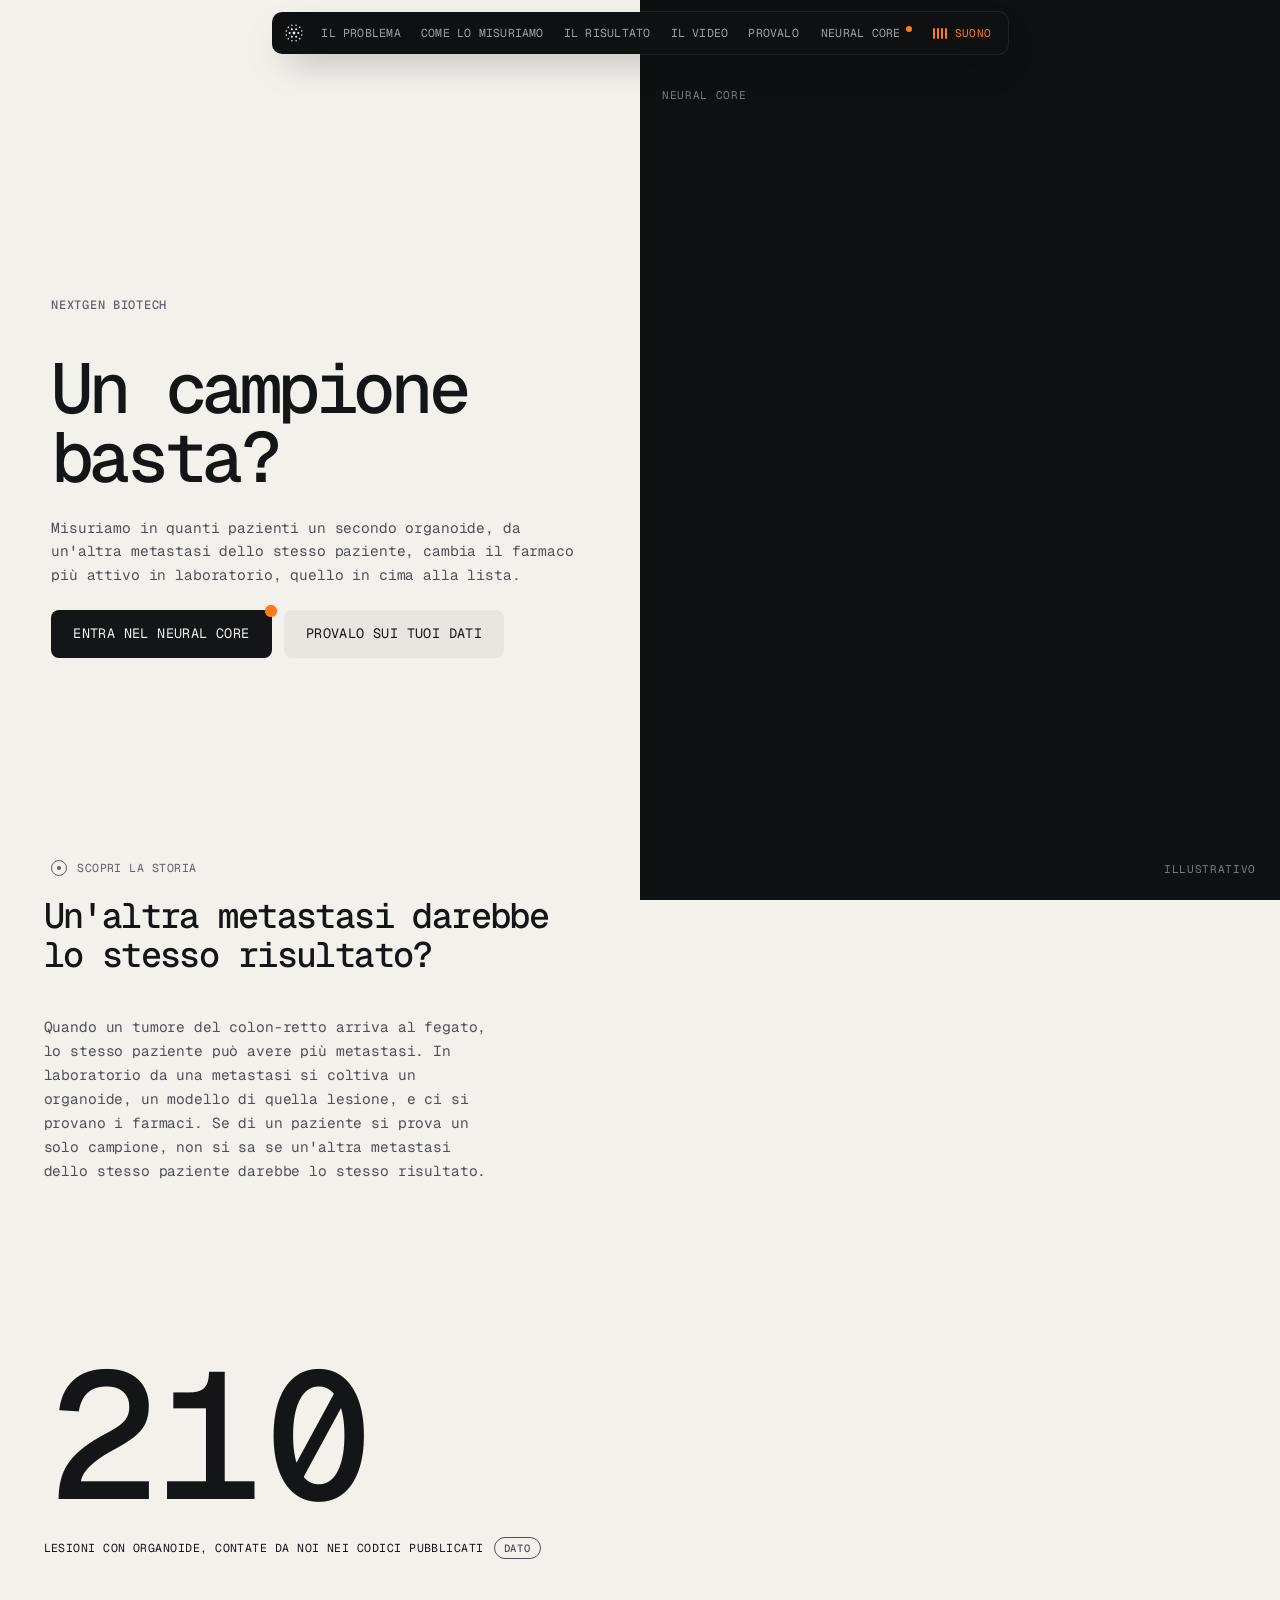
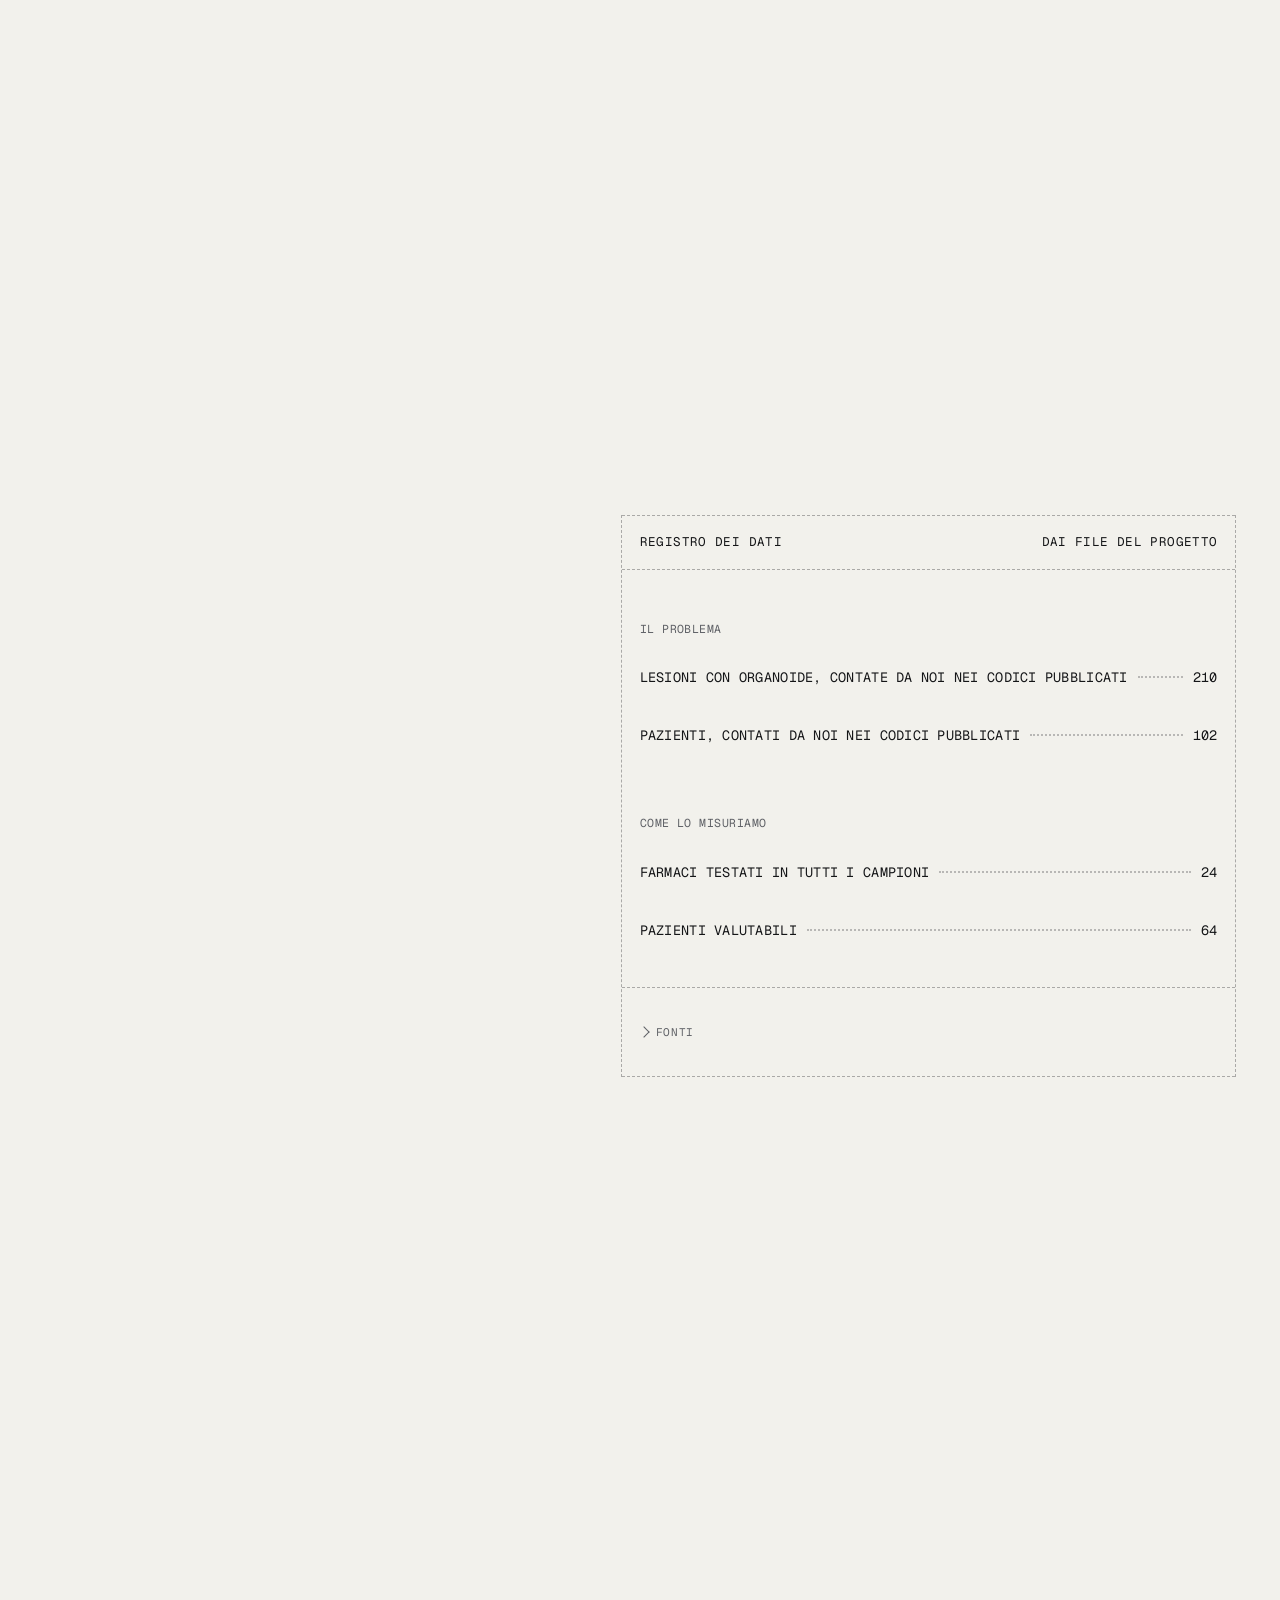
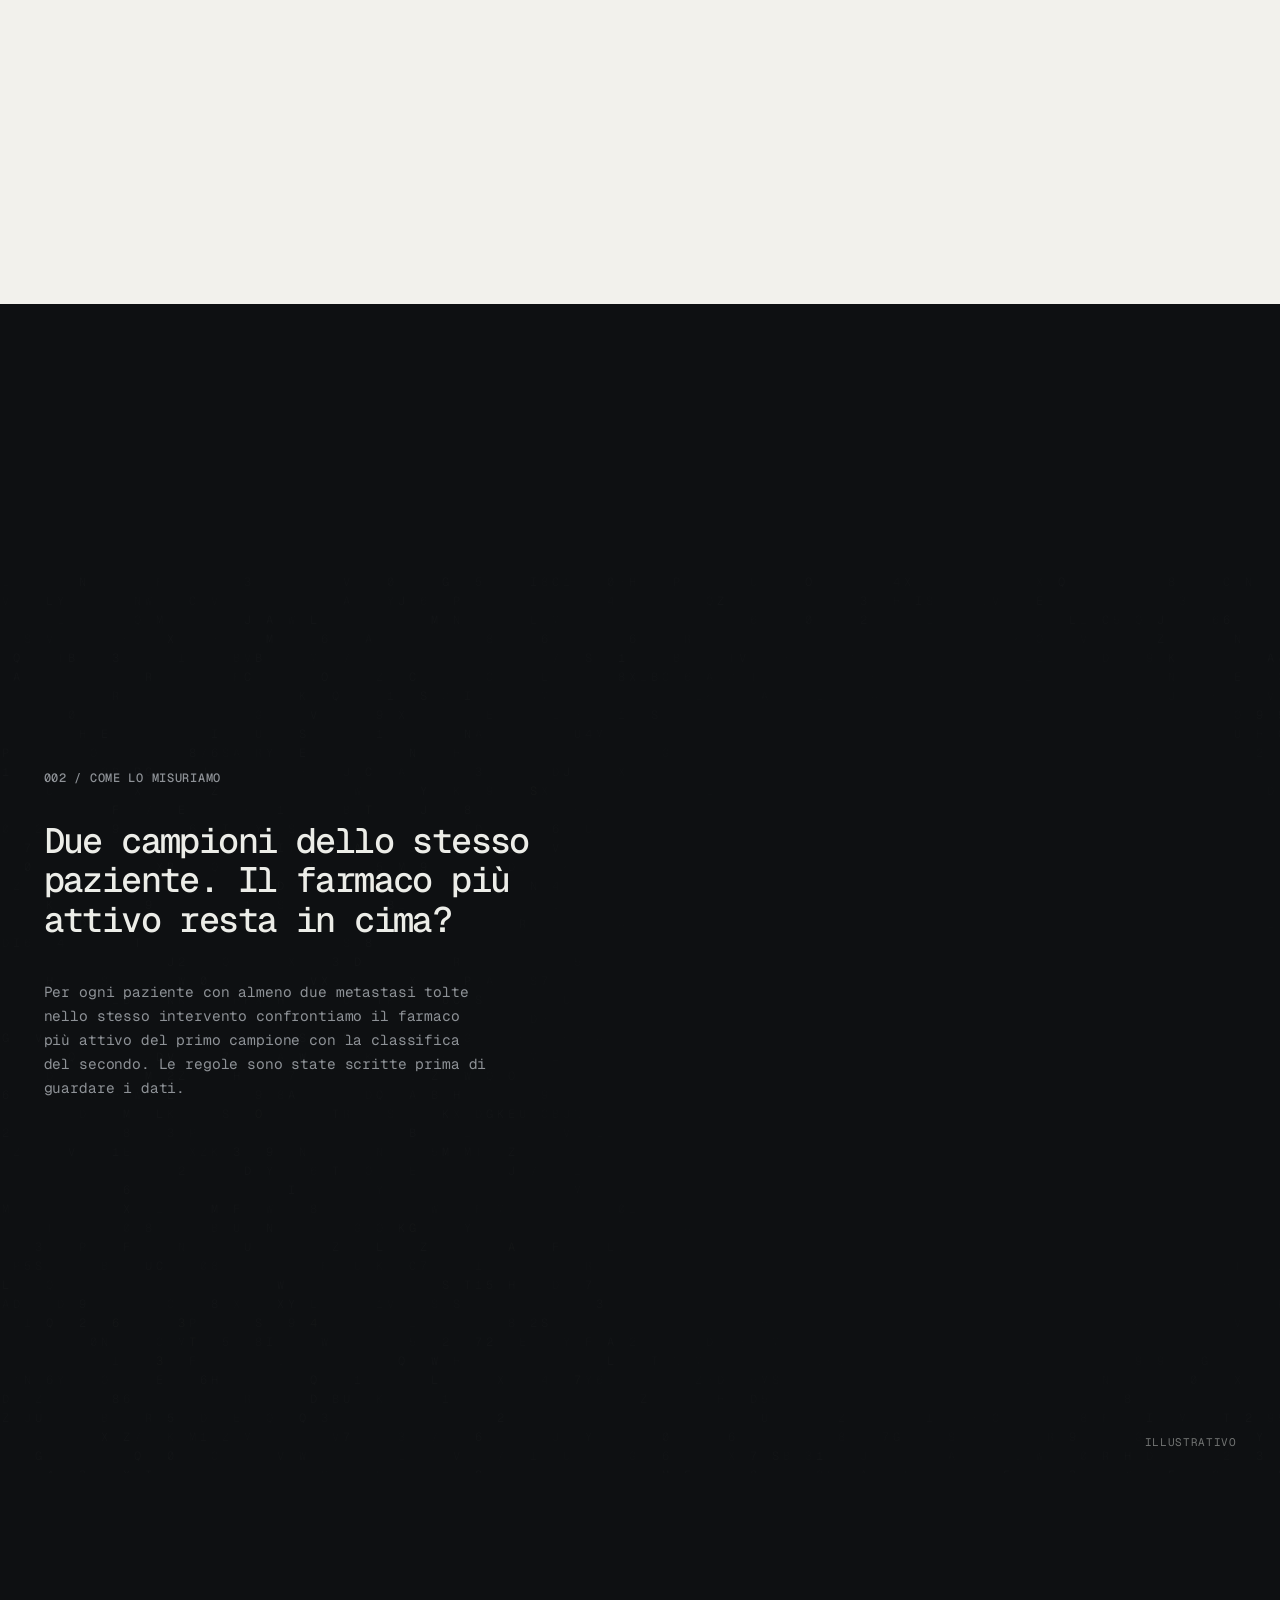
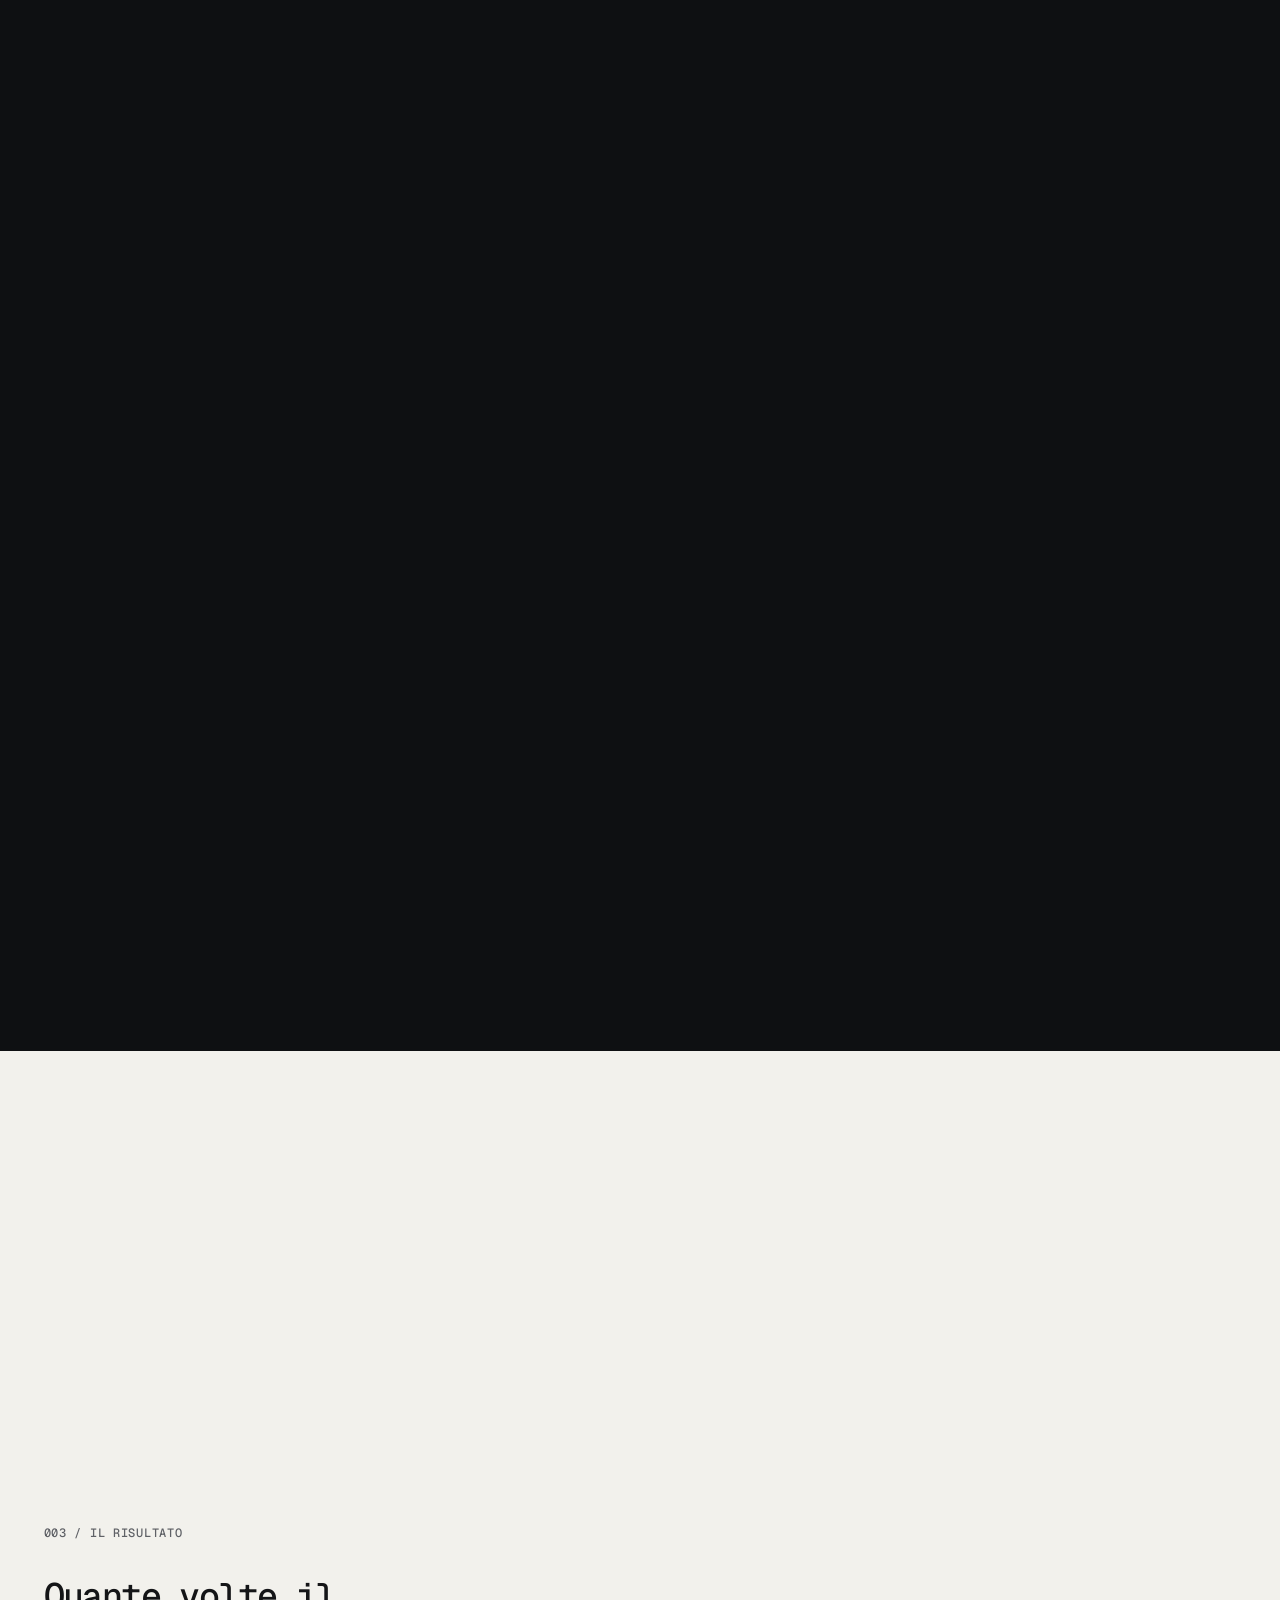
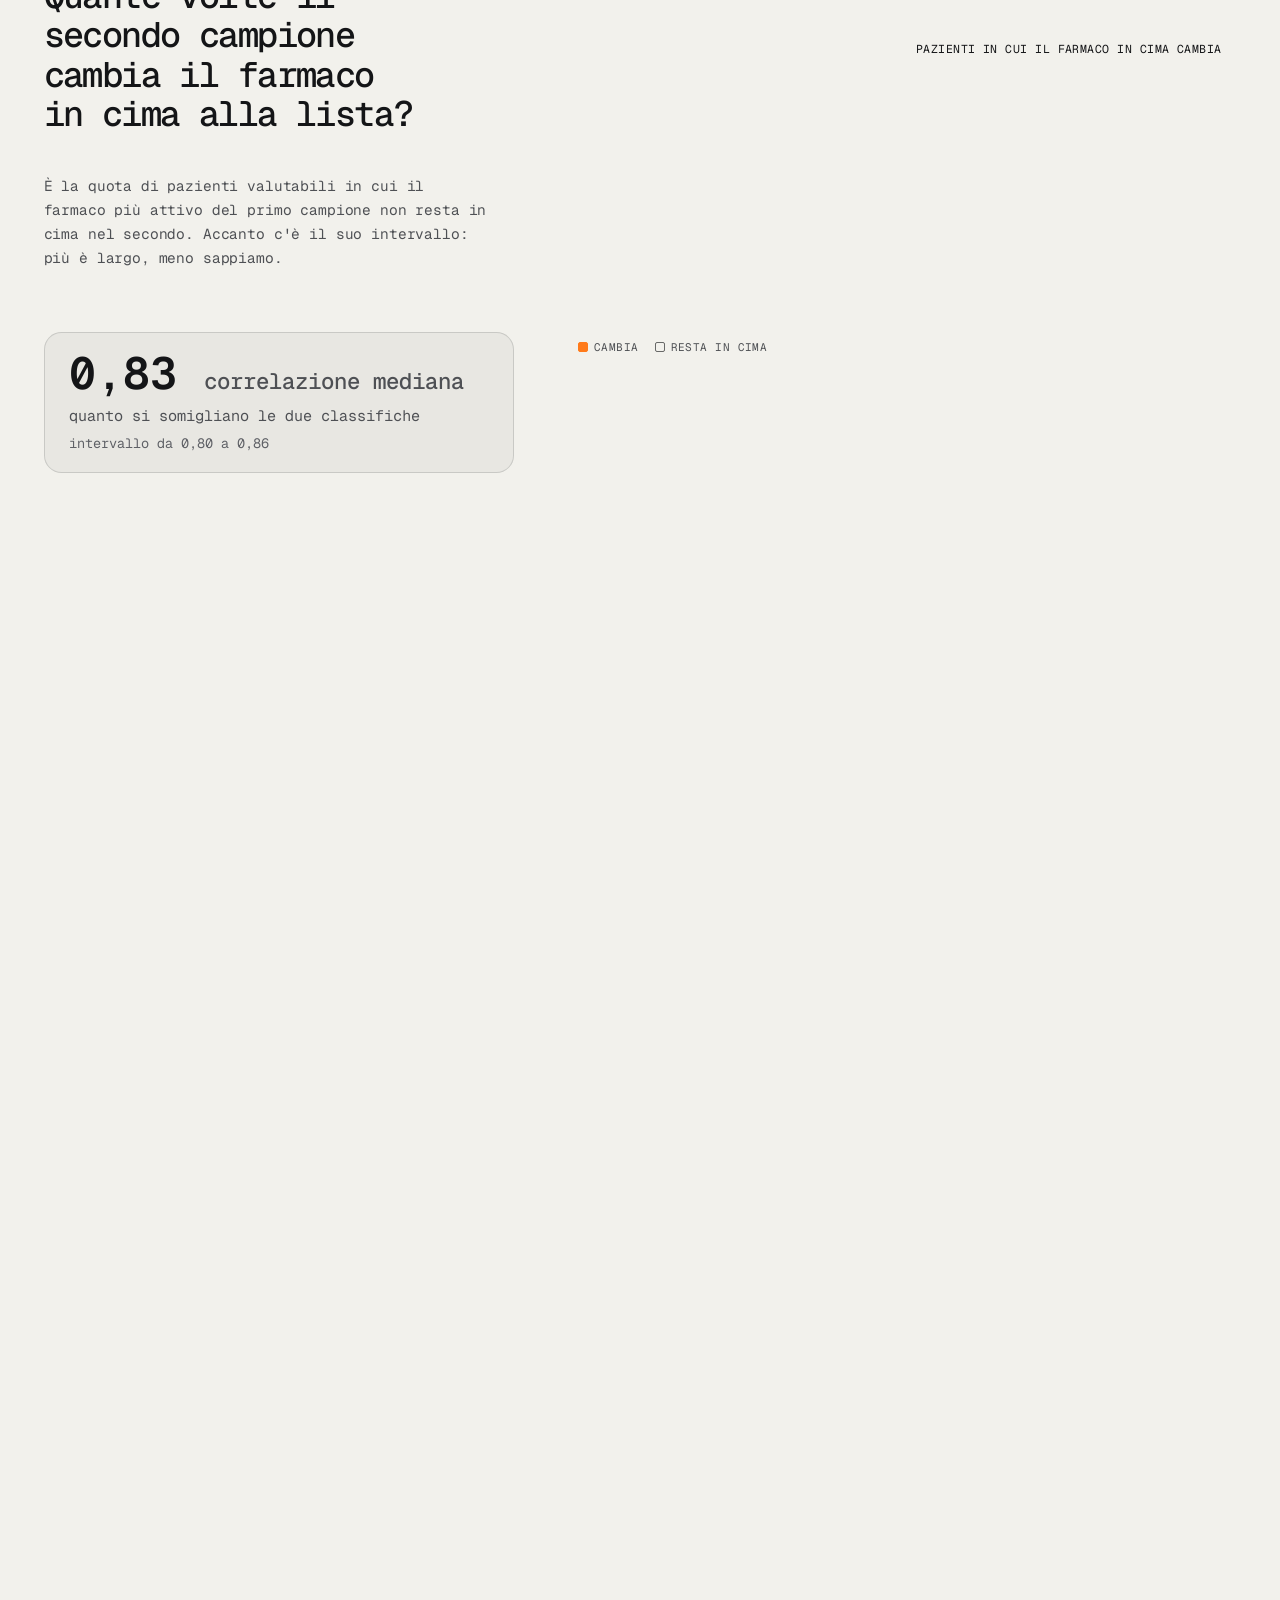
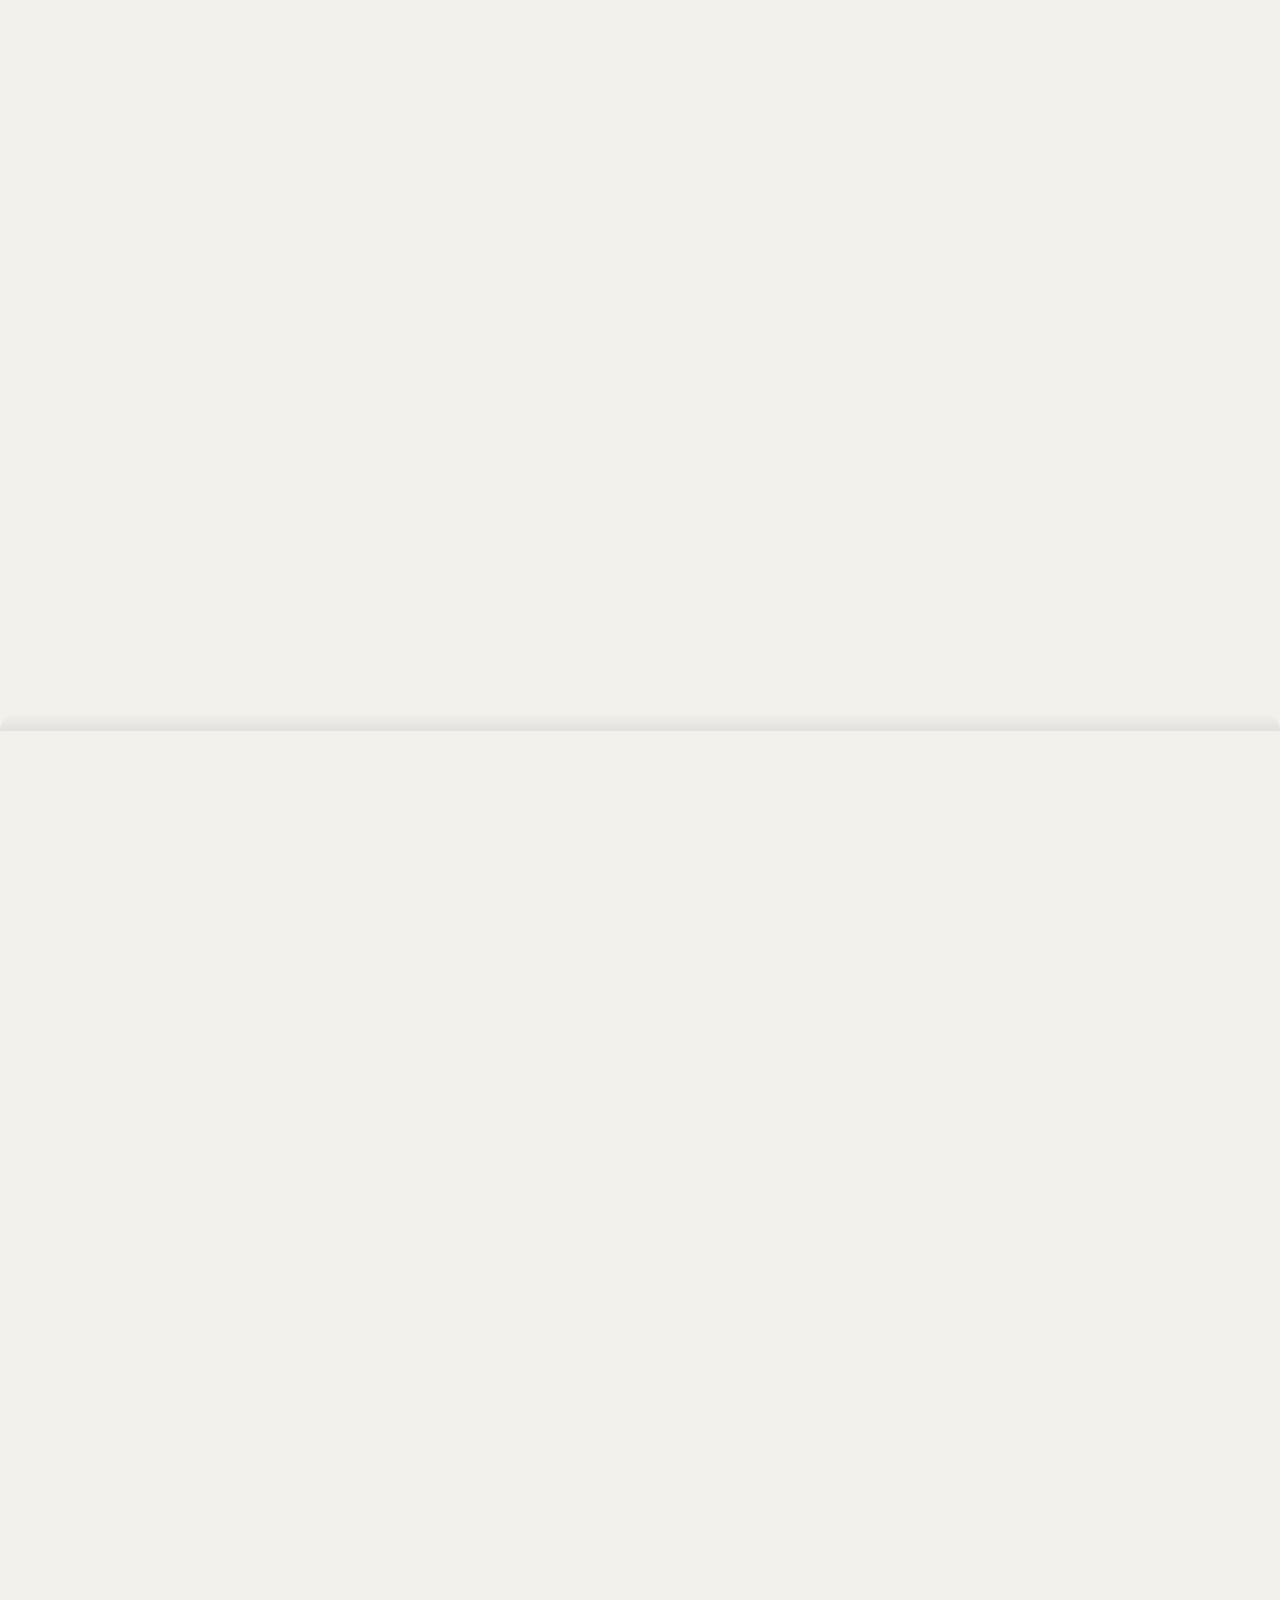
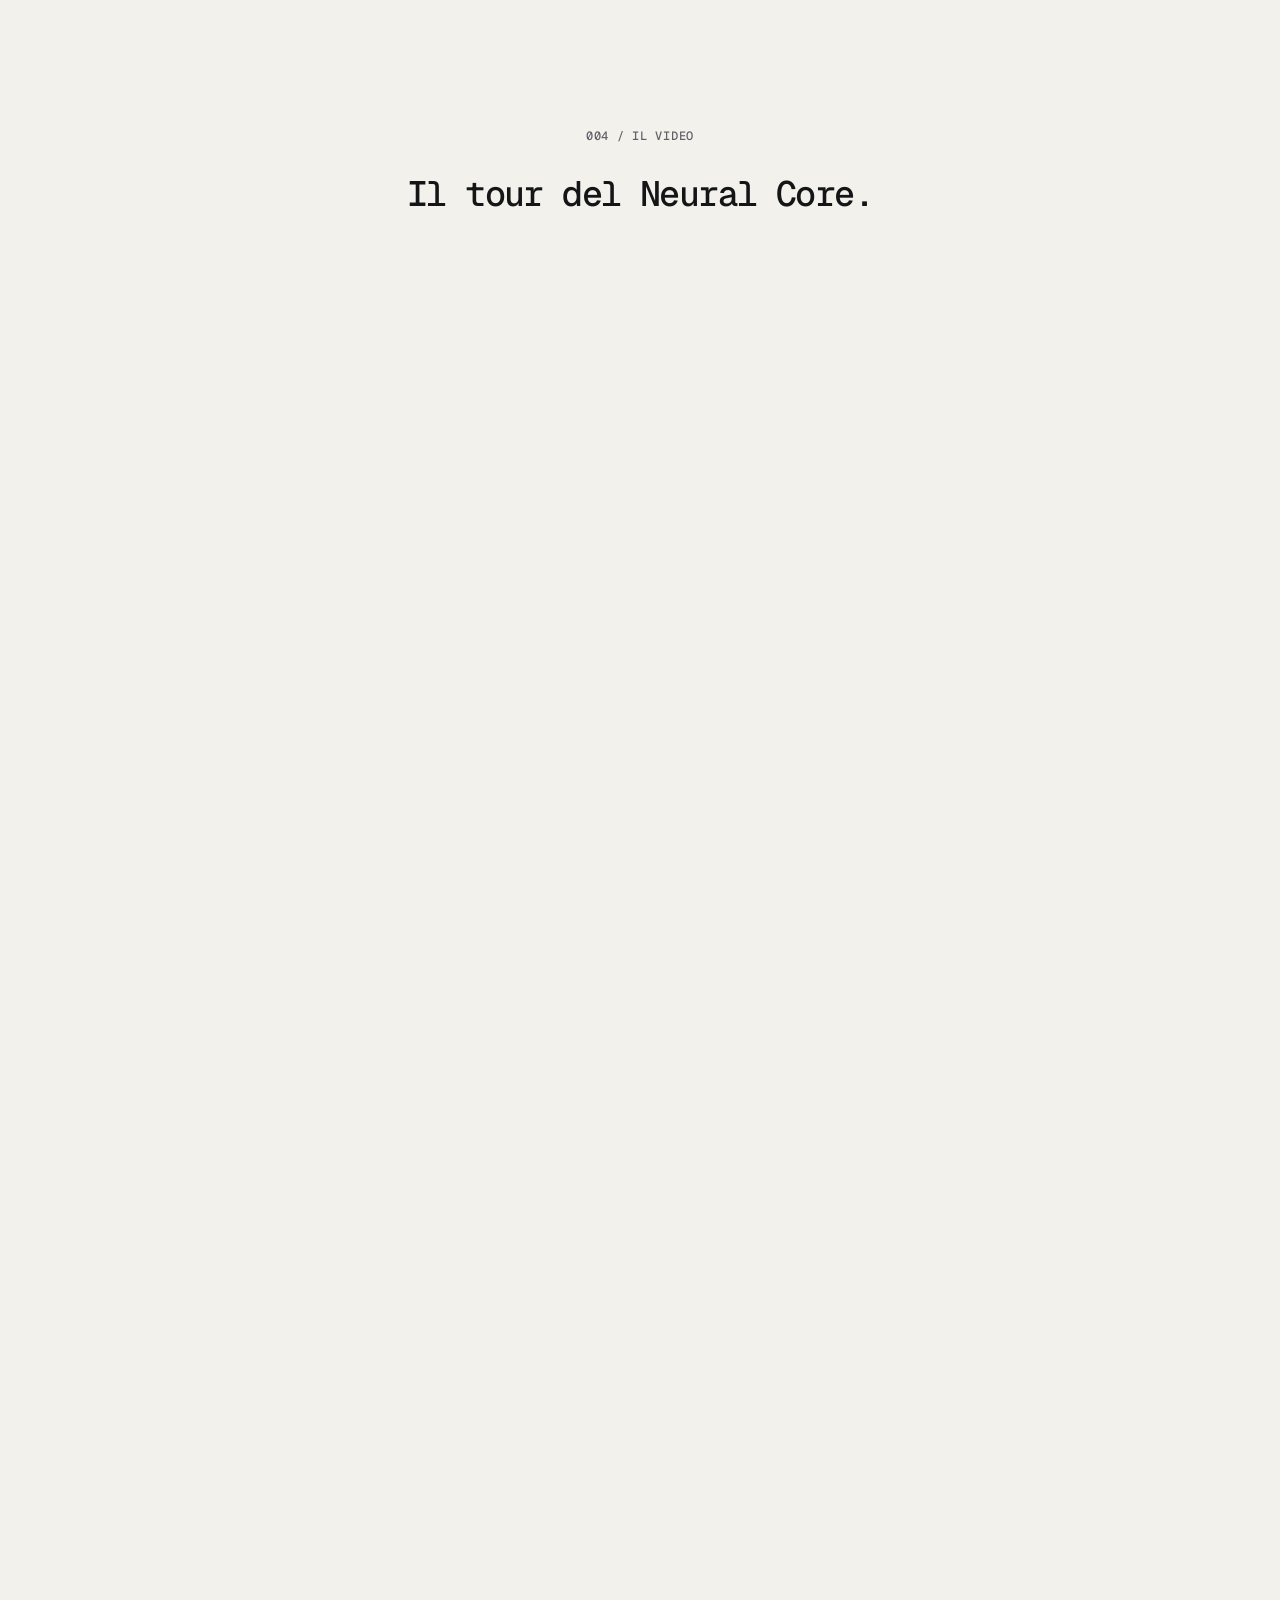
==== commit 5b1fd777: "Anteprima K3-bis salita al rilascio del dito in prova-2411/ (cartella di prova non collegata): sito " ====
--- a/prova-2411/index.html
+++ b/prova-2411/index.html
@@ -26,8 +26,8 @@
 <meta name="twitter:image" content="https://veracore.it/prova-2411/media/anteprima.jpg">
 <meta name="twitter:image:alt" content="La sfera del Neural Core: pazienti, campioni e farmaci come punti luminosi collegati da filamenti.">
 <link rel="preload" href="fornitori/font/geist-mono-latin-wght-normal.woff2" as="font" type="font/woff2" crossorigin>
-<link rel="preload" href="v32/design32.js?v=1d9ea1f9" as="script">
-<script src="v32/design32.js?v=1d9ea1f9" defer></script>
+<link rel="preload" href="v32/design32.js?v=99fbe5ea" as="script">
+<script src="v32/design32.js?v=99fbe5ea" defer></script>
 <script src="v32/transizione32.js?v=028c5428" defer></script>
 <script src="landing.js?v=0e29acc8" defer></script>
 <link rel="stylesheet" href="vera/vera.css?v=68ce7497">
